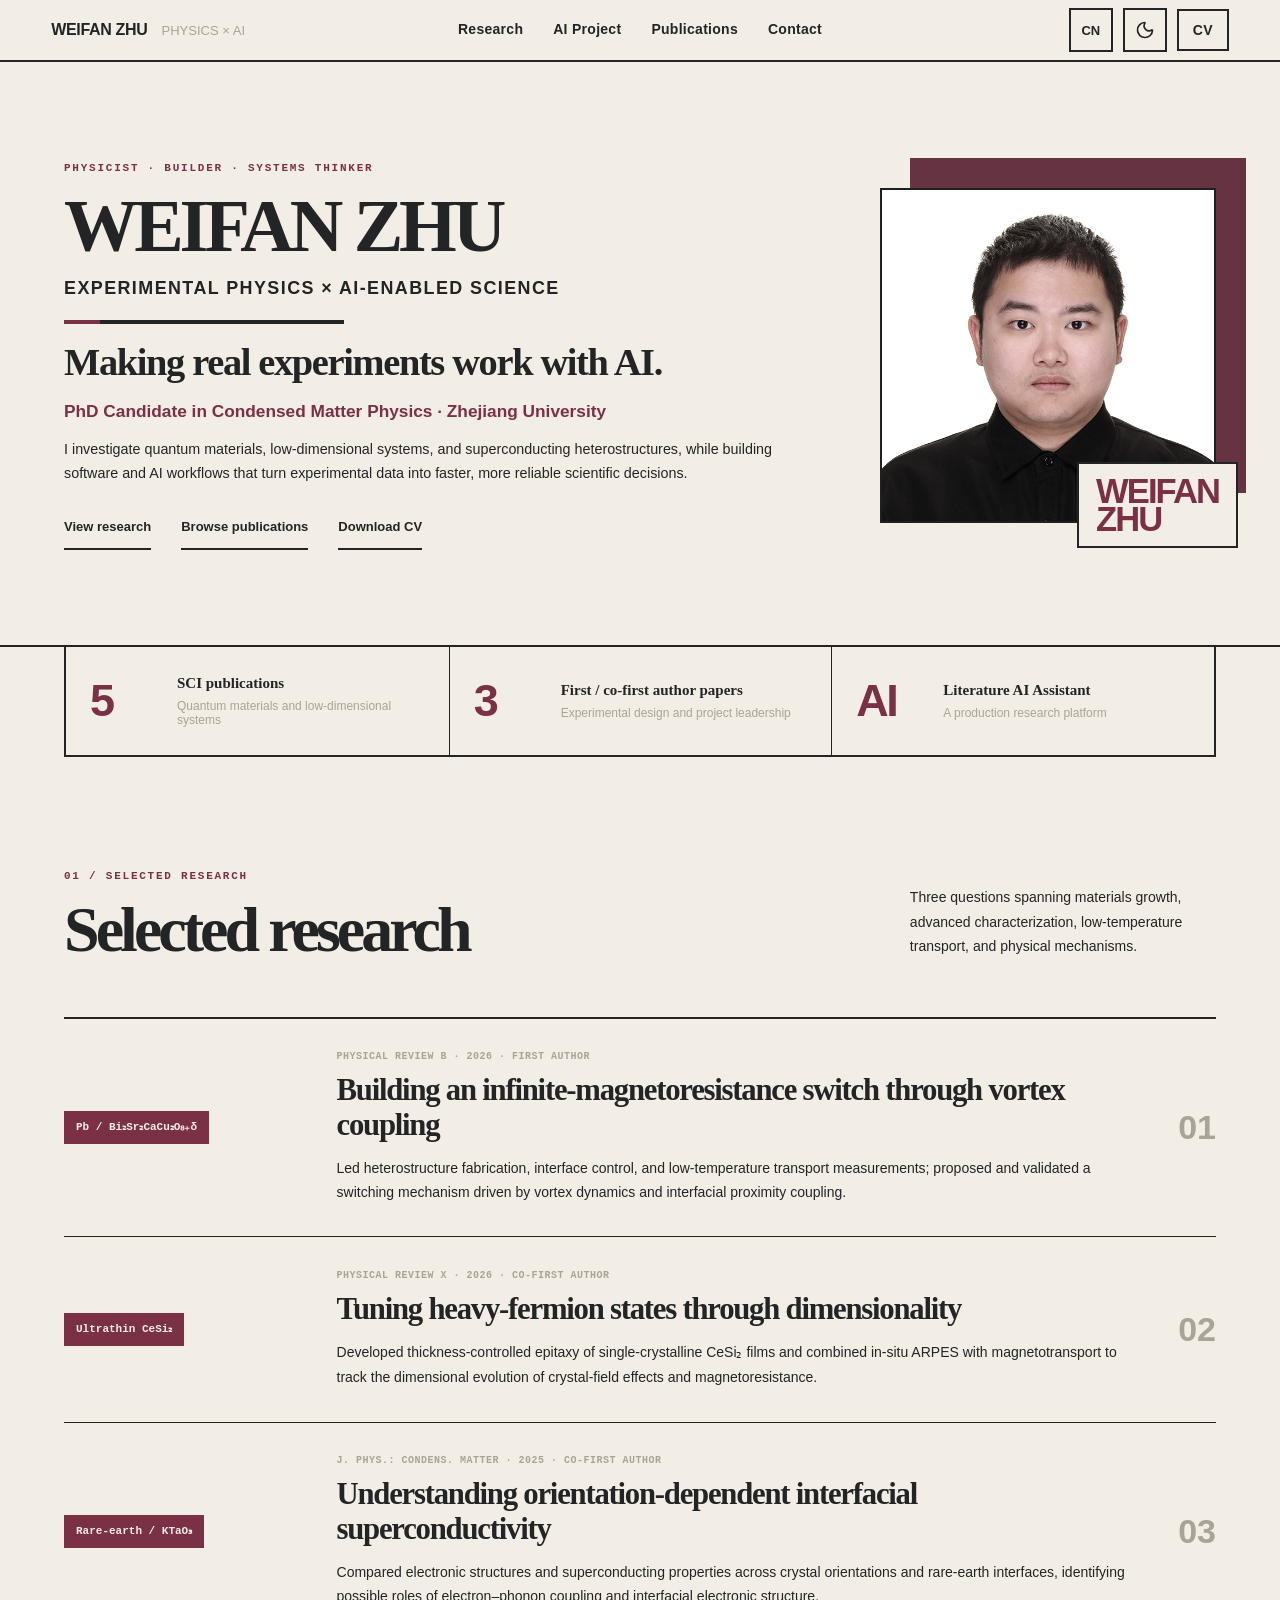
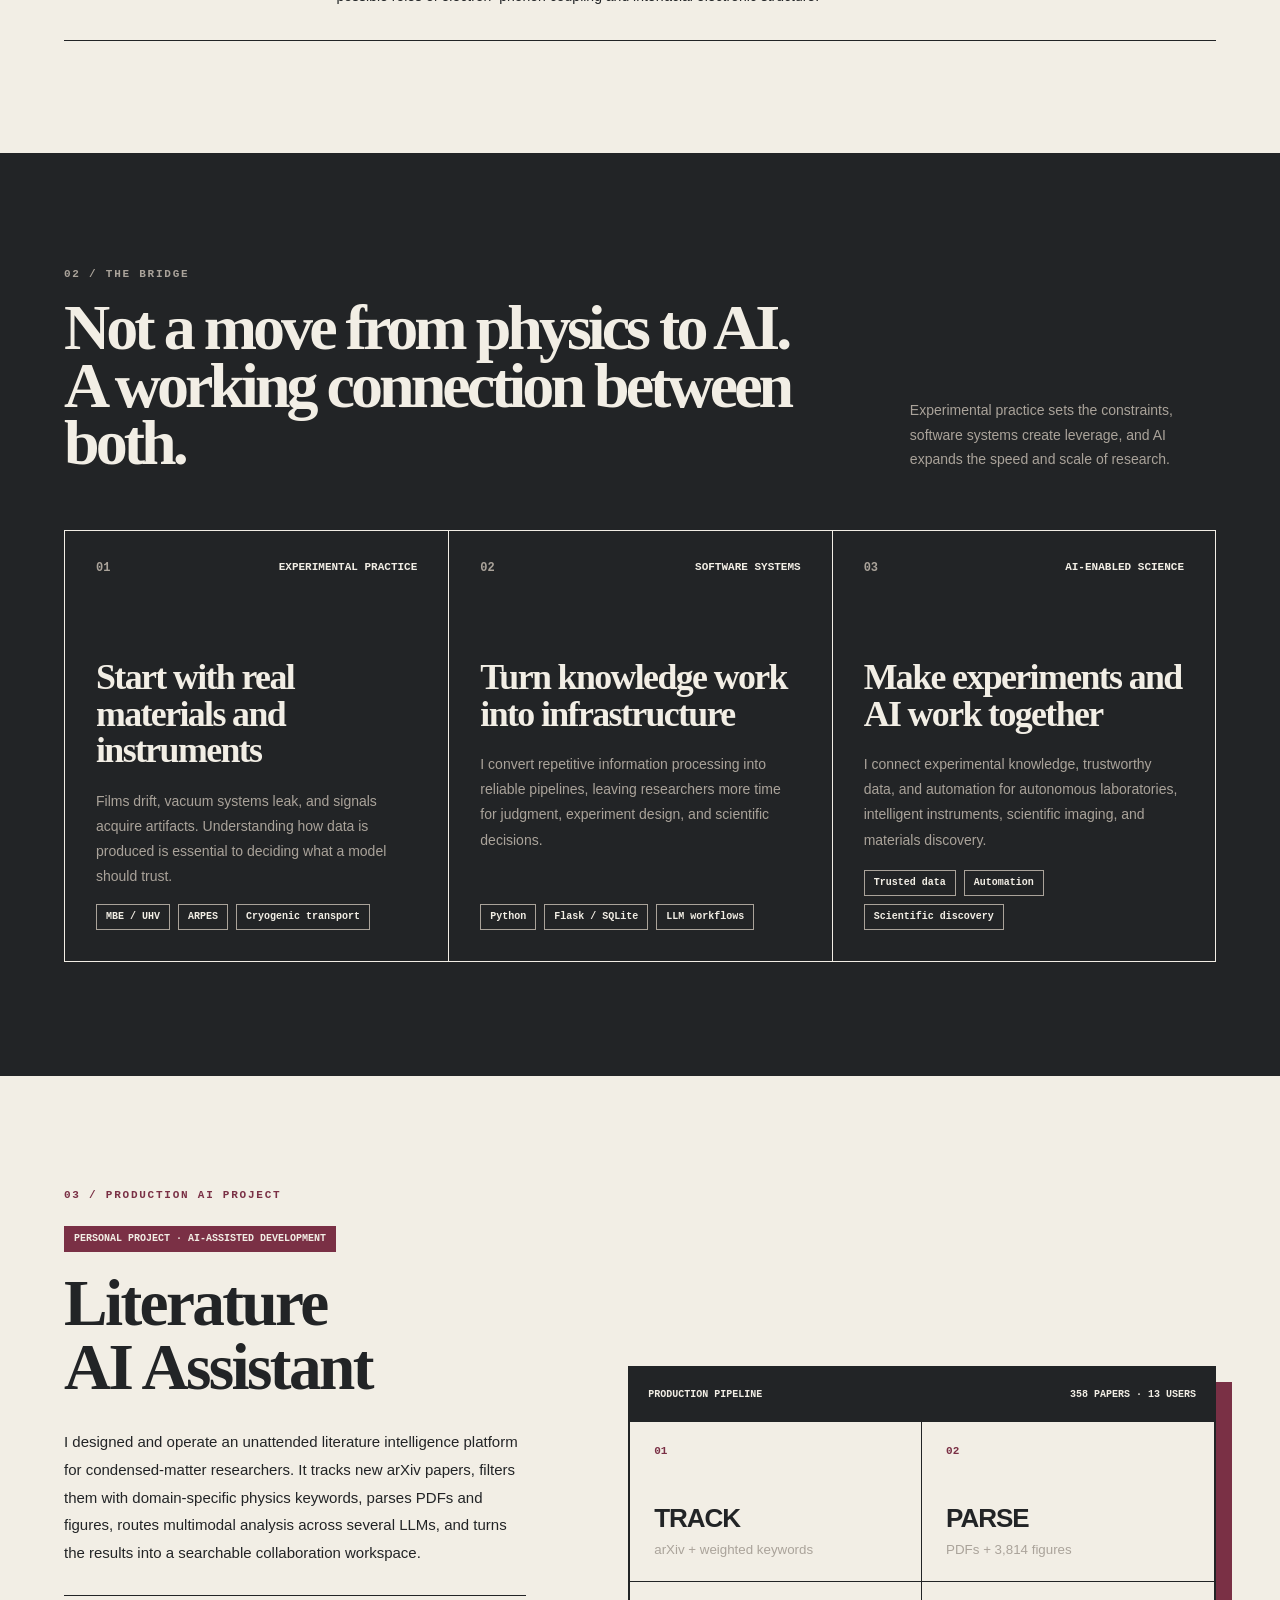
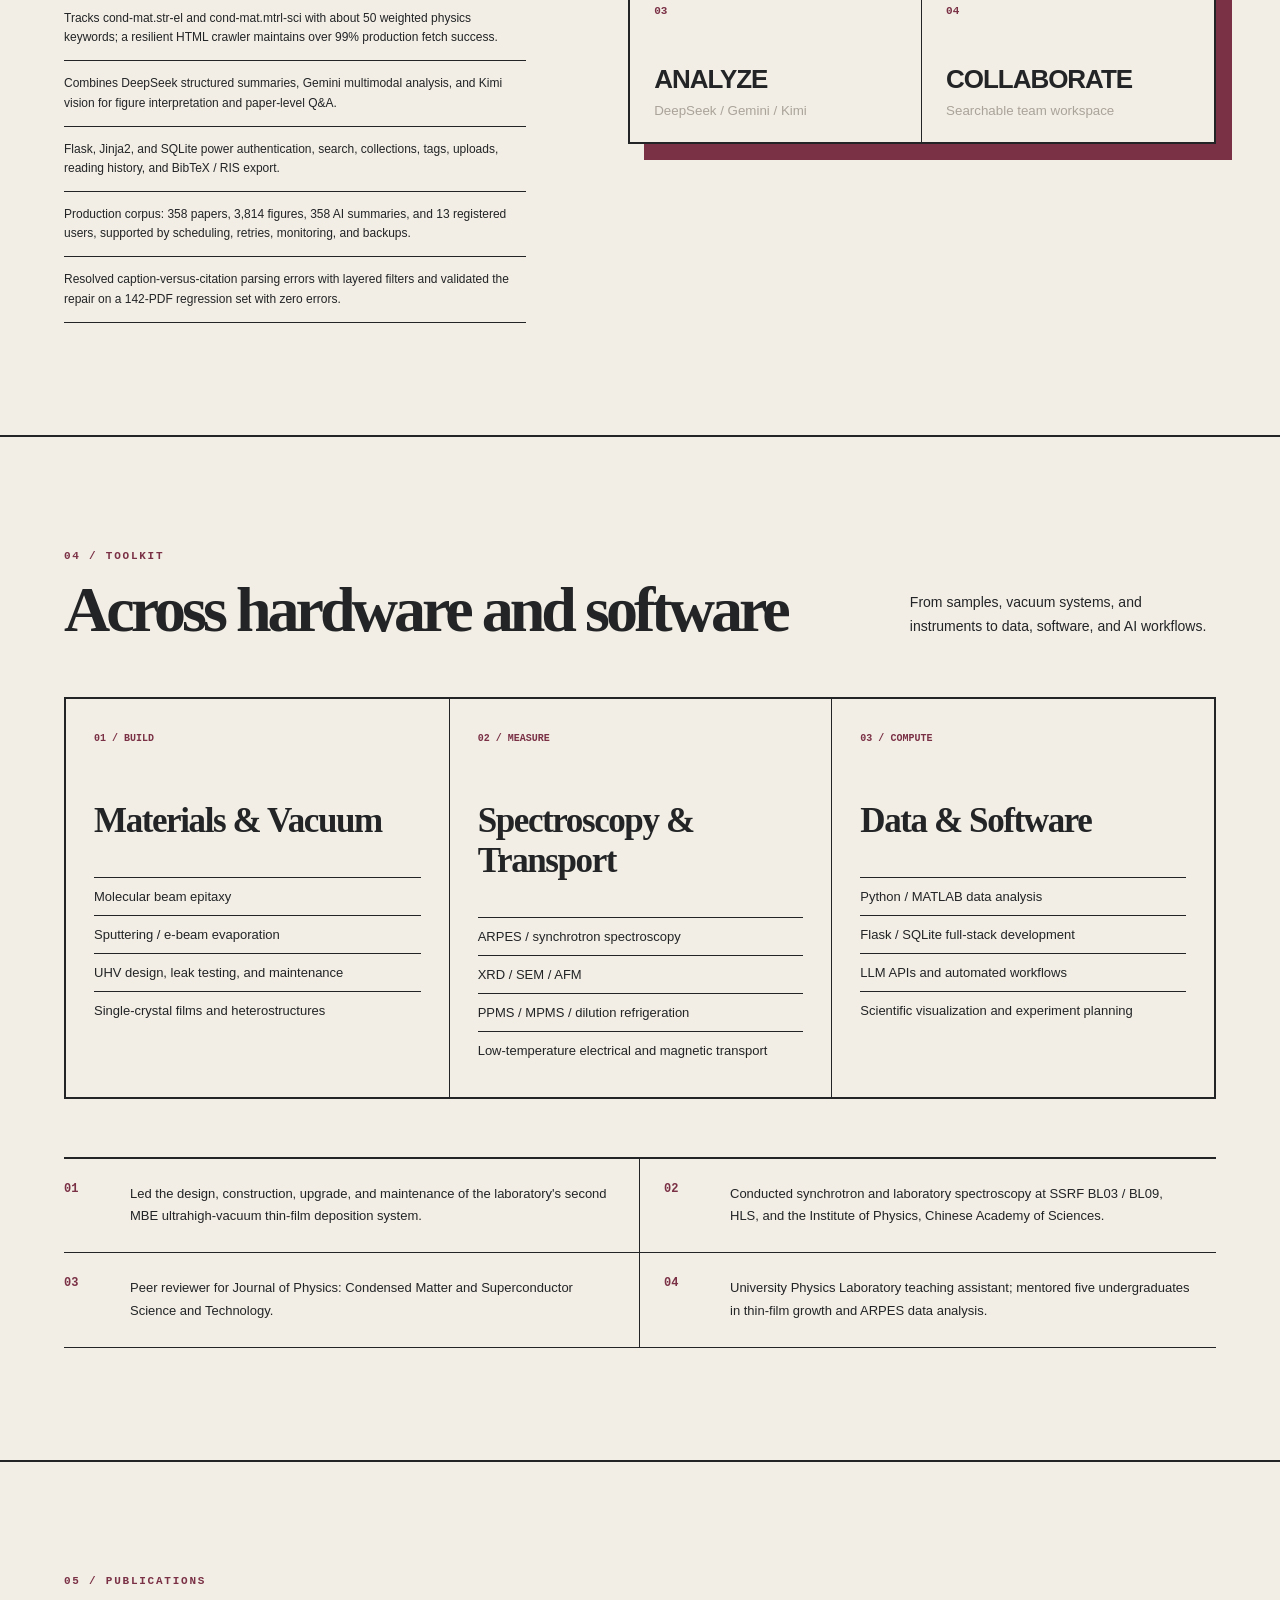
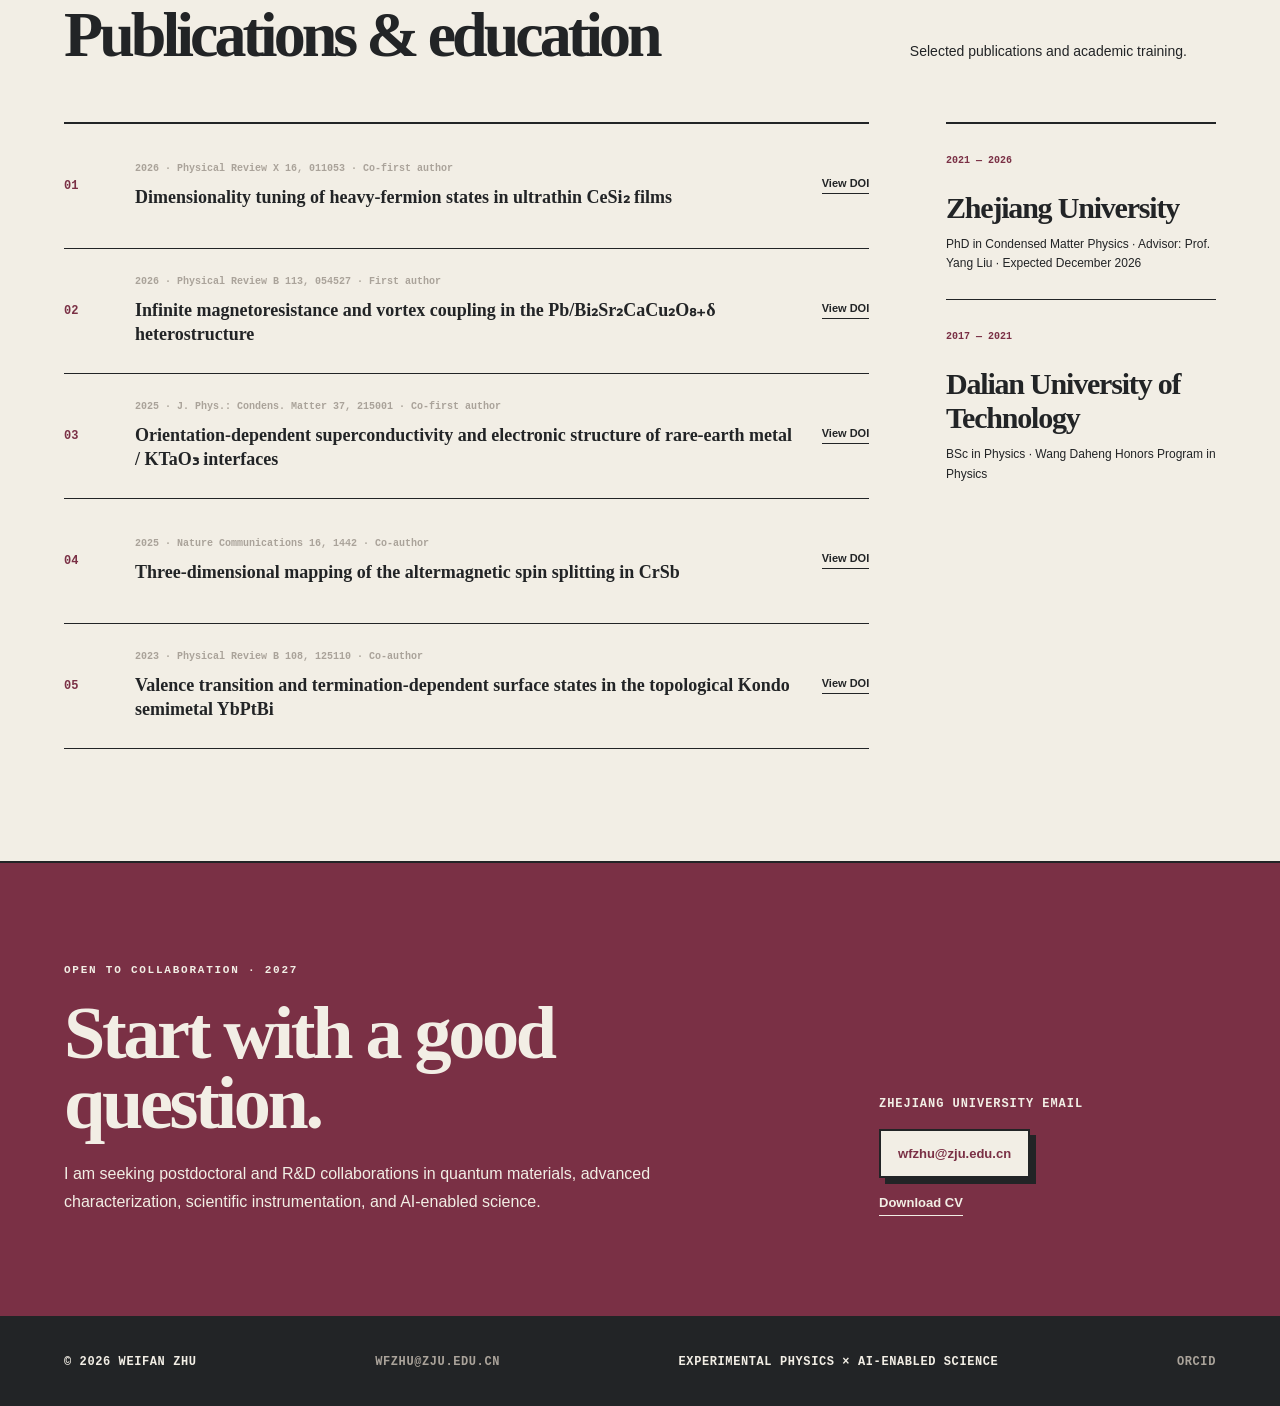
==== index.html @ 55819045 "Publish refined portfolio typography" ====
<!DOCTYPE html><html lang="en" data-theme="light"><head><meta charSet="utf-8"/><meta name="viewport" content="width=device-width, initial-scale=1"/><link rel="preload" as="image" href="/weifan-zhu.jpg"/><link rel="stylesheet" href="/_next/static/chunks/16qi3ryfqttda.css" data-precedence="next"/><link rel="preload" as="script" fetchPriority="low" href="/_next/static/chunks/09kwoh_awbwp1.js"/><script src="/_next/static/chunks/004hxx9q~_9l4.js" async=""></script><script src="/_next/static/chunks/0ywrhy0b~3w7d.js" async=""></script><script src="/_next/static/chunks/0n8o7g_rfnc4s.js" async=""></script><script src="/_next/static/chunks/turbopack-0r_64qu9q38-_.js" async=""></script><script src="/_next/static/chunks/0vvjzrq~mcjnk.js" async=""></script><script src="/_next/static/chunks/0tfwlx0msk~28.js" async=""></script><script src="/_next/static/chunks/052vjkohq~ywe.js" async=""></script><title>Weifan Zhu · Experimental Physics × AI-enabled Science</title><meta name="description" content="A condensed-matter physics PhD candidate connecting quantum-material experiments, scientific instruments, and AI-enabled science."/><meta property="og:title" content="Weifan Zhu · Experimental Physics × AI-enabled Science"/><meta property="og:description" content="A condensed-matter physics PhD candidate connecting quantum-material experiments, scientific instruments, and AI-enabled science."/><meta property="og:image" content="https://weifan-zhu.github.io/og.png"/><meta property="og:image:width" content="1735"/><meta property="og:image:height" content="907"/><meta property="og:image:alt" content="Weifan Zhu · Experimental Physics × AI-enabled Science"/><meta property="og:type" content="website"/><meta name="twitter:card" content="summary_large_image"/><meta name="twitter:title" content="Weifan Zhu · Experimental Physics × AI-enabled Science"/><meta name="twitter:description" content="A condensed-matter physics PhD candidate connecting quantum-material experiments, scientific instruments, and AI-enabled science."/><meta name="twitter:image" content="https://weifan-zhu.github.io/og.png"/><script data-theme-init="true">(() => {
  const key = "weifan-portfolio-theme";
  let value = "light";
  try {
    const saved = window.localStorage.getItem(key);
    if (saved === "light" || saved === "dark") value = saved;
  } catch {}
  document.documentElement.dataset.theme = value;
  document.documentElement.style.colorScheme = value;
})();</script><script src="/_next/static/chunks/03~yq9q893hmn.js" noModule=""></script></head><body><div hidden=""><!--$--><!--/$--></div><main class="journal-page" lang="en"><nav class="journal-nav" aria-label="Main navigation"><a class="journal-brand" href="/"><strong>WEIFAN ZHU</strong><span>PHYSICS × AI</span></a><div class="journal-nav-links"><a href="#research">Research</a><a href="#ai-project">AI Project</a><a href="#publications">Publications</a><a href="#contact">Contact</a></div><div class="journal-nav-actions"><a class="journal-language-toggle" aria-label="Switch to Chinese" href="/zh/">CN</a><button type="button" class="journal-theme-toggle" data-theme-toggle="true" aria-label="Switch to dark theme" aria-pressed="false"><svg xmlns="http://www.w3.org/2000/svg" width="24" height="24" viewBox="0 0 24 24" fill="none" stroke="currentColor" stroke-width="2" stroke-linecap="round" stroke-linejoin="round" class="lucide lucide-moon journal-theme-icon journal-theme-icon-moon" aria-hidden="true"><path d="M20.985 12.486a9 9 0 1 1-9.473-9.472c.405-.022.617.46.402.803a6 6 0 0 0 8.268 8.268c.344-.215.825-.004.803.401"></path></svg><svg xmlns="http://www.w3.org/2000/svg" width="24" height="24" viewBox="0 0 24 24" fill="none" stroke="currentColor" stroke-width="2" stroke-linecap="round" stroke-linejoin="round" class="lucide lucide-sun journal-theme-icon journal-theme-icon-sun" aria-hidden="true"><circle cx="12" cy="12" r="4"></circle><path d="M12 2v2"></path><path d="M12 20v2"></path><path d="m4.93 4.93 1.41 1.41"></path><path d="m17.66 17.66 1.41 1.41"></path><path d="M2 12h2"></path><path d="M20 12h2"></path><path d="m6.34 17.66-1.41 1.41"></path><path d="m19.07 4.93-1.41 1.41"></path></svg></button><a class="journal-nav-cv" href="/Weifan_Zhu_CV.docx" download="">CV</a></div></nav><section class="journal-hero" aria-labelledby="hero-title"><div class="journal-hero-copy"><p class="journal-eyebrow">PHYSICIST · BUILDER · SYSTEMS THINKER</p><h1 id="hero-title">WEIFAN ZHU</h1><p class="journal-focus-line">EXPERIMENTAL PHYSICS × AI-ENABLED SCIENCE</p><div class="journal-title-rule" aria-hidden="true"></div><h2>Making real experiments work with AI.</h2><p class="journal-role">PhD Candidate in Condensed Matter Physics · Zhejiang University</p><p class="journal-intro">I investigate quantum materials, low-dimensional systems, and superconducting heterostructures, while building software and AI workflows that turn experimental data into faster, more reliable scientific decisions.</p><div class="journal-hero-links" aria-label="Quick links"><a href="#research">View research</a><a href="#publications">Browse publications</a><a href="/Weifan_Zhu_CV.docx" download="">Download CV</a></div></div><figure class="journal-portrait"><img alt="Portrait of Weifan Zhu" width="720" height="720" decoding="async" data-nimg="1" style="color:transparent" src="/weifan-zhu.jpg"/><figcaption>WEIFAN<br/>ZHU</figcaption></figure></section><section class="journal-evidence" aria-label="Research and project overview"><article aria-label="5 SCI publications"><strong>5</strong><div><h2>SCI publications</h2><p>Quantum materials and low-dimensional systems</p></div></article><article aria-label="3 First / co-first author papers"><strong>3</strong><div><h2>First / co-first author papers</h2><p>Experimental design and project leadership</p></div></article><article aria-label="AI Literature AI Assistant"><strong>AI</strong><div><h2>Literature AI Assistant</h2><p>A production research platform</p></div></article></section><section class="journal-section journal-research" id="research"><header class="journal-section-heading"><div><p class="journal-eyebrow">01 / SELECTED RESEARCH</p><h2>Selected research</h2></div><p>Three questions spanning materials growth, advanced characterization, low-temperature transport, and physical mechanisms.</p></header><div class="journal-research-list"><article><span class="journal-material">Pb / Bi₂Sr₂CaCu₂O₈₊δ</span><div class="journal-research-copy"><p>Physical Review B · 2026 · First author</p><h3>Building an infinite-magnetoresistance switch through vortex coupling</h3><p>Led heterostructure fabrication, interface control, and low-temperature transport measurements; proposed and validated a switching mechanism driven by vortex dynamics and interfacial proximity coupling.</p></div><span class="journal-index">01</span></article><article><span class="journal-material">Ultrathin CeSi₂</span><div class="journal-research-copy"><p>Physical Review X · 2026 · Co-first author</p><h3>Tuning heavy-fermion states through dimensionality</h3><p>Developed thickness-controlled epitaxy of single-crystalline CeSi₂ films and combined in-situ ARPES with magnetotransport to track the dimensional evolution of crystal-field effects and magnetoresistance.</p></div><span class="journal-index">02</span></article><article><span class="journal-material">Rare-earth / KTaO₃</span><div class="journal-research-copy"><p>J. Phys.: Condens. Matter · 2025 · Co-first author</p><h3>Understanding orientation-dependent interfacial superconductivity</h3><p>Compared electronic structures and superconducting properties across crystal orientations and rare-earth interfaces, identifying possible roles of electron–phonon coupling and interfacial electronic structure.</p></div><span class="journal-index">03</span></article></div></section><section class="journal-bridge" id="bridge"><header class="journal-section-heading journal-section-heading-inverse"><div><p class="journal-eyebrow">02 / THE BRIDGE</p><h2>Not a move from physics to AI.<br/>A working connection between both.</h2></div><p>Experimental practice sets the constraints, software systems create leverage, and AI expands the speed and scale of research.</p></header><div class="journal-bridge-grid"><article><div class="journal-bridge-meta"><span>01</span><p>Experimental practice</p></div><h3>Start with real materials and instruments</h3><p>Films drift, vacuum systems leak, and signals acquire artifacts. Understanding how data is produced is essential to deciding what a model should trust.</p><ul><li>MBE / UHV</li><li>ARPES</li><li>Cryogenic transport</li></ul></article><article><div class="journal-bridge-meta"><span>02</span><p>Software systems</p></div><h3>Turn knowledge work into infrastructure</h3><p>I convert repetitive information processing into reliable pipelines, leaving researchers more time for judgment, experiment design, and scientific decisions.</p><ul><li>Python</li><li>Flask / SQLite</li><li>LLM workflows</li></ul></article><article><div class="journal-bridge-meta"><span>03</span><p>AI-enabled science</p></div><h3>Make experiments and AI work together</h3><p>I connect experimental knowledge, trustworthy data, and automation for autonomous laboratories, intelligent instruments, scientific imaging, and materials discovery.</p><ul><li>Trusted data</li><li>Automation</li><li>Scientific discovery</li></ul></article></div></section><section class="journal-section journal-ai" id="ai-project"><div class="journal-ai-copy"><p class="journal-eyebrow">03 / PRODUCTION AI PROJECT</p><span class="journal-kicker">Personal project · AI-assisted development</span><h2>Literature<br/>AI Assistant</h2><p>I designed and operate an unattended literature intelligence platform for condensed-matter researchers. It tracks new arXiv papers, filters them with domain-specific physics keywords, parses PDFs and figures, routes multimodal analysis across several LLMs, and turns the results into a searchable collaboration workspace.</p><ul><li>Tracks cond-mat.str-el and cond-mat.mtrl-sci with about 50 weighted physics keywords; a resilient HTML crawler maintains over 99% production fetch success.</li><li>Combines DeepSeek structured summaries, Gemini multimodal analysis, and Kimi vision for figure interpretation and paper-level Q&amp;A.</li><li>Flask, Jinja2, and SQLite power authentication, search, collections, tags, uploads, reading history, and BibTeX / RIS export.</li><li>Production corpus: 358 papers, 3,814 figures, 358 AI summaries, and 13 registered users, supported by scheduling, retries, monitoring, and backups.</li><li>Resolved caption-versus-citation parsing errors with layered filters and validated the repair on a 142-PDF regression set with zero errors.</li></ul></div><div class="journal-pipeline" aria-label="Literature AI Assistant workflow"><div class="journal-pipeline-header"><span>PRODUCTION PIPELINE</span><span>358 PAPERS · 13 USERS</span></div><ol><li><span>01</span><strong>TRACK</strong><small>arXiv + weighted keywords</small></li><li><span>02</span><strong>PARSE</strong><small>PDFs + 3,814 figures</small></li><li><span>03</span><strong>ANALYZE</strong><small>DeepSeek / Gemini / Kimi</small></li><li><span>04</span><strong>COLLABORATE</strong><small>Searchable team workspace</small></li></ol></div></section><section class="journal-section journal-toolkit"><header class="journal-section-heading"><div><p class="journal-eyebrow">04 / TOOLKIT</p><h2>Across hardware and software</h2></div><p>From samples, vacuum systems, and instruments to data, software, and AI workflows.</p></header><div class="journal-skill-grid"><article><span>0<!-- -->1<!-- --> / <!-- -->Build</span><h3>Materials &amp; Vacuum</h3><ul><li>Molecular beam epitaxy</li><li>Sputtering / e-beam evaporation</li><li>UHV design, leak testing, and maintenance</li><li>Single-crystal films and heterostructures</li></ul></article><article><span>0<!-- -->2<!-- --> / <!-- -->Measure</span><h3>Spectroscopy &amp; Transport</h3><ul><li>ARPES / synchrotron spectroscopy</li><li>XRD / SEM / AFM</li><li>PPMS / MPMS / dilution refrigeration</li><li>Low-temperature electrical and magnetic transport</li></ul></article><article><span>0<!-- -->3<!-- --> / <!-- -->Compute</span><h3>Data &amp; Software</h3><ul><li>Python / MATLAB data analysis</li><li>Flask / SQLite full-stack development</li><li>LLM APIs and automated workflows</li><li>Scientific visualization and experiment planning</li></ul></article></div><div class="journal-highlights"><article><span>0<!-- -->1</span><p>Led the design, construction, upgrade, and maintenance of the laboratory&#x27;s second MBE ultrahigh-vacuum thin-film deposition system.</p></article><article><span>0<!-- -->2</span><p>Conducted synchrotron and laboratory spectroscopy at SSRF BL03 / BL09, HLS, and the Institute of Physics, Chinese Academy of Sciences.</p></article><article><span>0<!-- -->3</span><p>Peer reviewer for Journal of Physics: Condensed Matter and Superconductor Science and Technology.</p></article><article><span>0<!-- -->4</span><p>University Physics Laboratory teaching assistant; mentored five undergraduates in thin-film growth and ARPES data analysis.</p></article></div></section><section class="journal-section journal-output" id="publications"><header class="journal-section-heading"><div><p class="journal-eyebrow">05 / PUBLICATIONS</p><h2>Publications &amp; education</h2></div><p>Selected publications and academic training.</p></header><div class="journal-output-grid"><div class="journal-papers"><a href="https://doi.org/10.1103/fyjf-rwdq" target="_blank" rel="noreferrer"><span>01</span><div><p>2026<!-- --> · <!-- -->Physical Review X 16, 011053<!-- --> · <!-- -->Co-first author</p><h3>Dimensionality tuning of heavy-fermion states in ultrathin CeSi₂ films</h3></div><strong>View DOI</strong></a><a href="https://doi.org/10.1103/f9fg-wvkm" target="_blank" rel="noreferrer"><span>02</span><div><p>2026<!-- --> · <!-- -->Physical Review B 113, 054527<!-- --> · <!-- -->First author</p><h3>Infinite magnetoresistance and vortex coupling in the Pb/Bi₂Sr₂CaCu₂O₈₊δ heterostructure</h3></div><strong>View DOI</strong></a><a href="https://doi.org/10.1088/1361-648X/add2bf" target="_blank" rel="noreferrer"><span>03</span><div><p>2025<!-- --> · <!-- -->J. Phys.: Condens. Matter 37, 215001<!-- --> · <!-- -->Co-first author</p><h3>Orientation-dependent superconductivity and electronic structure of rare-earth metal / KTaO₃ interfaces</h3></div><strong>View DOI</strong></a><a href="https://doi.org/10.1038/s41467-025-56647-7" target="_blank" rel="noreferrer"><span>04</span><div><p>2025<!-- --> · <!-- -->Nature Communications 16, 1442<!-- --> · <!-- -->Co-author</p><h3>Three-dimensional mapping of the altermagnetic spin splitting in CrSb</h3></div><strong>View DOI</strong></a><a href="https://doi.org/10.1103/PhysRevB.108.125110" target="_blank" rel="noreferrer"><span>05</span><div><p>2023<!-- --> · <!-- -->Physical Review B 108, 125110<!-- --> · <!-- -->Co-author</p><h3>Valence transition and termination-dependent surface states in the topological Kondo semimetal YbPtBi</h3></div><strong>View DOI</strong></a></div><aside class="journal-timeline" aria-label="Education"><article><span>2021 — 2026</span><h3>Zhejiang University</h3><p>PhD in Condensed Matter Physics · Advisor: Prof. Yang Liu · Expected December 2026</p></article><article><span>2017 — 2021</span><h3>Dalian University of Technology</h3><p>BSc in Physics · Wang Daheng Honors Program in Physics</p></article></aside></div></section><section class="journal-contact" id="contact"><div><p class="journal-eyebrow">OPEN TO COLLABORATION · 2027</p><h2>Start with a good question.</h2><p>I am seeking postdoctoral and R&amp;D collaborations in quantum materials, advanced characterization, scientific instrumentation, and AI-enabled science.</p></div><div class="journal-contact-actions"><span class="journal-contact-label">Zhejiang University email</span><a class="journal-primary-action" href="mailto:wfzhu@zju.edu.cn">wfzhu@zju.edu.cn</a><a href="/Weifan_Zhu_CV.docx" download="">Download CV</a></div></section><footer class="journal-footer"><span>© 2026 Weifan Zhu</span><a href="mailto:wfzhu@zju.edu.cn">wfzhu@zju.edu.cn</a><span>Experimental physics × AI-enabled science</span><a href="https://orcid.org/0000-0002-8206-4336" target="_blank" rel="noreferrer">ORCID</a></footer></main><!--$--><!--/$--><script src="/_next/static/chunks/09kwoh_awbwp1.js" id="_R_" async=""></script><script>(self.__next_f=self.__next_f||[]).push([0])</script><script>self.__next_f.push([1,"1:\"$Sreact.fragment\"\n2:I[8218,[\"/_next/static/chunks/0vvjzrq~mcjnk.js\",\"/_next/static/chunks/0tfwlx0msk~28.js\"],\"default\"]\n3:I[92939,[\"/_next/static/chunks/0vvjzrq~mcjnk.js\",\"/_next/static/chunks/0tfwlx0msk~28.js\"],\"default\"]\n4:I[84854,[\"/_next/static/chunks/0vvjzrq~mcjnk.js\",\"/_next/static/chunks/0tfwlx0msk~28.js\",\"/_next/static/chunks/052vjkohq~ywe.js\"],\"\"]\n5:I[81902,[\"/_next/static/chunks/0vvjzrq~mcjnk.js\",\"/_next/static/chunks/0tfwlx0msk~28.js\",\"/_next/static/chunks/052vjkohq~ywe.js\"],\"ThemeToggle\"]\n13:I[63625,[\"/_next/static/chunks/0vvjzrq~mcjnk.js\",\"/_next/static/chunks/0tfwlx0msk~28.js\"],\"default\",1]\n:HL[\"/_next/static/chunks/16qi3ryfqttda.css\",\"style\"]\n"])</script><script>self.__next_f.push([1,"0:{\"P\":null,\"c\":[\"\",\"\"],\"q\":\"\",\"i\":false,\"f\":[[[\"\",{\"children\":[\"__PAGE__\",{}]},\"$undefined\",\"$undefined\",16],[[\"$\",\"$1\",\"c\",{\"children\":[[[\"$\",\"link\",\"0\",{\"rel\":\"stylesheet\",\"href\":\"/_next/static/chunks/16qi3ryfqttda.css\",\"precedence\":\"next\",\"crossOrigin\":\"$undefined\",\"nonce\":\"$undefined\"}],[\"$\",\"script\",\"script-0\",{\"src\":\"/_next/static/chunks/0vvjzrq~mcjnk.js\",\"async\":true,\"nonce\":\"$undefined\"}],[\"$\",\"script\",\"script-1\",{\"src\":\"/_next/static/chunks/0tfwlx0msk~28.js\",\"async\":true,\"nonce\":\"$undefined\"}]],[\"$\",\"html\",null,{\"lang\":\"en\",\"data-theme\":\"light\",\"suppressHydrationWarning\":true,\"children\":[[\"$\",\"head\",null,{\"children\":[\"$\",\"script\",null,{\"data-theme-init\":true,\"dangerouslySetInnerHTML\":{\"__html\":\"(() =\u003e {\\n  const key = \\\"weifan-portfolio-theme\\\";\\n  let value = \\\"light\\\";\\n  try {\\n    const saved = window.localStorage.getItem(key);\\n    if (saved === \\\"light\\\" || saved === \\\"dark\\\") value = saved;\\n  } catch {}\\n  document.documentElement.dataset.theme = value;\\n  document.documentElement.style.colorScheme = value;\\n})();\"}}]}],[\"$\",\"body\",null,{\"children\":[\"$\",\"$L2\",null,{\"parallelRouterKey\":\"children\",\"error\":\"$undefined\",\"errorStyles\":\"$undefined\",\"errorScripts\":\"$undefined\",\"template\":[\"$\",\"$L3\",null,{}],\"templateStyles\":\"$undefined\",\"templateScripts\":\"$undefined\",\"notFound\":[[[\"$\",\"title\",null,{\"children\":\"404: This page could not be found.\"}],[\"$\",\"div\",null,{\"style\":{\"fontFamily\":\"system-ui,\\\"Segoe UI\\\",Roboto,Helvetica,Arial,sans-serif,\\\"Apple Color Emoji\\\",\\\"Segoe UI Emoji\\\"\",\"height\":\"100vh\",\"textAlign\":\"center\",\"display\":\"flex\",\"flexDirection\":\"column\",\"alignItems\":\"center\",\"justifyContent\":\"center\"},\"children\":[\"$\",\"div\",null,{\"children\":[[\"$\",\"style\",null,{\"dangerouslySetInnerHTML\":{\"__html\":\"body{color:#000;background:#fff;margin:0}.next-error-h1{border-right:1px solid rgba(0,0,0,.3)}@media (prefers-color-scheme:dark){body{color:#fff;background:#000}.next-error-h1{border-right:1px solid rgba(255,255,255,.3)}}\"}}],[\"$\",\"h1\",null,{\"className\":\"next-error-h1\",\"style\":{\"display\":\"inline-block\",\"margin\":\"0 20px 0 0\",\"padding\":\"0 23px 0 0\",\"fontSize\":24,\"fontWeight\":500,\"verticalAlign\":\"top\",\"lineHeight\":\"49px\"},\"children\":404}],[\"$\",\"div\",null,{\"style\":{\"display\":\"inline-block\"},\"children\":[\"$\",\"h2\",null,{\"style\":{\"fontSize\":14,\"fontWeight\":400,\"lineHeight\":\"49px\",\"margin\":0},\"children\":\"This page could not be found.\"}]}]]}]}]],[]],\"forbidden\":\"$undefined\",\"unauthorized\":\"$undefined\"}]}]]}]]}],{\"children\":[[\"$\",\"$1\",\"c\",{\"children\":[[\"$\",\"main\",null,{\"className\":\"journal-page\",\"lang\":\"en\",\"children\":[[\"$\",\"nav\",null,{\"className\":\"journal-nav\",\"aria-label\":\"Main navigation\",\"children\":[[\"$\",\"$L4\",null,{\"className\":\"journal-brand\",\"href\":\"/\",\"children\":[[\"$\",\"strong\",null,{\"children\":\"WEIFAN ZHU\"}],[\"$\",\"span\",null,{\"children\":\"PHYSICS × AI\"}]]}],[\"$\",\"div\",null,{\"className\":\"journal-nav-links\",\"children\":[[\"$\",\"a\",null,{\"href\":\"#research\",\"children\":\"Research\"}],[\"$\",\"a\",null,{\"href\":\"#ai-project\",\"children\":\"AI Project\"}],[\"$\",\"a\",null,{\"href\":\"#publications\",\"children\":\"Publications\"}],[\"$\",\"a\",null,{\"href\":\"#contact\",\"children\":\"Contact\"}]]}],[\"$\",\"div\",null,{\"className\":\"journal-nav-actions\",\"children\":[[\"$\",\"$L4\",null,{\"className\":\"journal-language-toggle\",\"href\":\"/zh/\",\"aria-label\":\"Switch to Chinese\",\"children\":\"CN\"}],[\"$\",\"$L5\",null,{\"language\":\"en\"}],[\"$\",\"a\",null,{\"className\":\"journal-nav-cv\",\"href\":\"/Weifan_Zhu_CV.docx\",\"download\":true,\"children\":\"CV\"}]]}]]}],[\"$\",\"section\",null,{\"className\":\"journal-hero\",\"aria-labelledby\":\"hero-title\",\"children\":[[\"$\",\"div\",null,{\"className\":\"journal-hero-copy\",\"children\":[[\"$\",\"p\",null,{\"className\":\"journal-eyebrow\",\"children\":\"PHYSICIST · BUILDER · SYSTEMS THINKER\"}],[\"$\",\"h1\",null,{\"id\":\"hero-title\",\"children\":\"WEIFAN ZHU\"}],[\"$\",\"p\",null,{\"className\":\"journal-focus-line\",\"children\":\"EXPERIMENTAL PHYSICS × AI-ENABLED SCIENCE\"}],[\"$\",\"div\",null,{\"className\":\"journal-title-rule\",\"aria-hidden\":\"true\"}],[\"$\",\"h2\",null,{\"children\":\"Making real experiments work with AI.\"}],[\"$\",\"p\",null,{\"className\":\"journal-role\",\"children\":\"PhD Candidate in Condensed Matter Physics · Zhejiang University\"}],[\"$\",\"p\",null,{\"className\":\"journal-intro\",\"children\":\"I investigate quantum materials, low-dimensional systems, and superconducting heterostructures, while building software and AI workflows that turn experimental data into faster, more reliable scientific decisions.\"}],[\"$\",\"div\",null,{\"className\":\"journal-hero-links\",\"aria-label\":\"Quick links\",\"children\":[[\"$\",\"a\",null,{\"href\":\"#research\",\"children\":\"View research\"}],[\"$\",\"a\",null,{\"href\":\"#publications\",\"children\":\"Browse publications\"}],\"$L6\"]}]]}],\"$L7\"]}],\"$L8\",\"$L9\",\"$La\",\"$Lb\",\"$Lc\",\"$Ld\",\"$Le\",\"$Lf\"]}],[\"$L10\"],\"$L11\"]}],{},null,false,null]},null,false,null],\"$L12\",false]],\"m\":\"$undefined\",\"G\":[\"$13\",[\"$L14\"]],\"S\":true,\"h\":null,\"s\":\"$undefined\",\"l\":\"$undefined\",\"p\":\"$undefined\",\"d\":\"$undefined\",\"b\":\"Wj5VssWykmsAVChdXq0Zf\"}\n"])</script><script>self.__next_f.push([1,"15:I[2602,[\"/_next/static/chunks/0vvjzrq~mcjnk.js\",\"/_next/static/chunks/0tfwlx0msk~28.js\",\"/_next/static/chunks/052vjkohq~ywe.js\"],\"Image\"]\n16:I[76739,[\"/_next/static/chunks/0vvjzrq~mcjnk.js\",\"/_next/static/chunks/0tfwlx0msk~28.js\"],\"OutletBoundary\"]\n17:\"$Sreact.suspense\"\n19:I[76739,[\"/_next/static/chunks/0vvjzrq~mcjnk.js\",\"/_next/static/chunks/0tfwlx0msk~28.js\"],\"ViewportBoundary\"]\n1b:I[76739,[\"/_next/static/chunks/0vvjzrq~mcjnk.js\",\"/_next/static/chunks/0tfwlx0msk~28.js\"],\"MetadataBoundary\"]\n6:[\"$\",\"a\",null,{\"href\":\"/Weifan_Zhu_CV.docx\",\"download\":true,\"children\":\"Download CV\"}]\n7:[\"$\",\"figure\",null,{\"className\":\"journal-portrait\",\"children\":[[\"$\",\"$L15\",null,{\"src\":\"/weifan-zhu.jpg\",\"width\":720,\"height\":720,\"priority\":true,\"alt\":\"Portrait of Weifan Zhu\"}],[\"$\",\"figcaption\",null,{\"children\":[\"WEIFAN\",[\"$\",\"br\",null,{}],\"ZHU\"]}]]}]\n8:[\"$\",\"section\",null,{\"className\":\"journal-evidence\",\"aria-label\":\"Research and project overview\",\"children\":[[\"$\",\"article\",\"SCI publications\",{\"aria-label\":\"5 SCI publications\",\"children\":[[\"$\",\"strong\",null,{\"children\":\"5\"}],[\"$\",\"div\",null,{\"children\":[[\"$\",\"h2\",null,{\"children\":\"SCI publications\"}],[\"$\",\"p\",null,{\"children\":\"Quantum materials and low-dimensional systems\"}]]}]]}],[\"$\",\"article\",\"First / co-first author papers\",{\"aria-label\":\"3 First / co-first author papers\",\"children\":[[\"$\",\"strong\",null,{\"children\":\"3\"}],[\"$\",\"div\",null,{\"children\":[[\"$\",\"h2\",null,{\"children\":\"First / co-first author papers\"}],[\"$\",\"p\",null,{\"children\":\"Experimental design and project leadership\"}]]}]]}],[\"$\",\"article\",\"Literature AI Assistant\",{\"aria-label\":\"AI Literature AI Assistant\",\"children\":[[\"$\",\"strong\",null,{\"children\":\"AI\"}],[\"$\",\"div\",null,{\"children\":[[\"$\",\"h2\",null,{\"children\":\"Literature AI Assistant\"}],[\"$\",\"p\",null,{\"children\":\"A production research platform\"}]]}]]}]]}]\n"])</script><script>self.__next_f.push([1,"9:[\"$\",\"section\",null,{\"className\":\"journal-section journal-research\",\"id\":\"research\",\"children\":[[\"$\",\"header\",null,{\"className\":\"journal-section-heading\",\"children\":[[\"$\",\"div\",null,{\"children\":[[\"$\",\"p\",null,{\"className\":\"journal-eyebrow\",\"children\":\"01 / SELECTED RESEARCH\"}],[\"$\",\"h2\",null,{\"children\":\"Selected research\"}]]}],[\"$\",\"p\",null,{\"children\":\"Three questions spanning materials growth, advanced characterization, low-temperature transport, and physical mechanisms.\"}]]}],[\"$\",\"div\",null,{\"className\":\"journal-research-list\",\"children\":[[\"$\",\"article\",\"01\",{\"children\":[[\"$\",\"span\",null,{\"className\":\"journal-material\",\"children\":\"Pb / Bi₂Sr₂CaCu₂O₈₊δ\"}],[\"$\",\"div\",null,{\"className\":\"journal-research-copy\",\"children\":[[\"$\",\"p\",null,{\"children\":\"Physical Review B · 2026 · First author\"}],[\"$\",\"h3\",null,{\"children\":\"Building an infinite-magnetoresistance switch through vortex coupling\"}],[\"$\",\"p\",null,{\"children\":\"Led heterostructure fabrication, interface control, and low-temperature transport measurements; proposed and validated a switching mechanism driven by vortex dynamics and interfacial proximity coupling.\"}]]}],[\"$\",\"span\",null,{\"className\":\"journal-index\",\"children\":\"01\"}]]}],[\"$\",\"article\",\"02\",{\"children\":[[\"$\",\"span\",null,{\"className\":\"journal-material\",\"children\":\"Ultrathin CeSi₂\"}],[\"$\",\"div\",null,{\"className\":\"journal-research-copy\",\"children\":[[\"$\",\"p\",null,{\"children\":\"Physical Review X · 2026 · Co-first author\"}],[\"$\",\"h3\",null,{\"children\":\"Tuning heavy-fermion states through dimensionality\"}],[\"$\",\"p\",null,{\"children\":\"Developed thickness-controlled epitaxy of single-crystalline CeSi₂ films and combined in-situ ARPES with magnetotransport to track the dimensional evolution of crystal-field effects and magnetoresistance.\"}]]}],[\"$\",\"span\",null,{\"className\":\"journal-index\",\"children\":\"02\"}]]}],[\"$\",\"article\",\"03\",{\"children\":[[\"$\",\"span\",null,{\"className\":\"journal-material\",\"children\":\"Rare-earth / KTaO₃\"}],[\"$\",\"div\",null,{\"className\":\"journal-research-copy\",\"children\":[[\"$\",\"p\",null,{\"children\":\"J. Phys.: Condens. Matter · 2025 · Co-first author\"}],[\"$\",\"h3\",null,{\"children\":\"Understanding orientation-dependent interfacial superconductivity\"}],[\"$\",\"p\",null,{\"children\":\"Compared electronic structures and superconducting properties across crystal orientations and rare-earth interfaces, identifying possible roles of electron–phonon coupling and interfacial electronic structure.\"}]]}],[\"$\",\"span\",null,{\"className\":\"journal-index\",\"children\":\"03\"}]]}]]}]]}]\n"])</script><script>self.__next_f.push([1,"a:[\"$\",\"section\",null,{\"className\":\"journal-bridge\",\"id\":\"bridge\",\"children\":[[\"$\",\"header\",null,{\"className\":\"journal-section-heading journal-section-heading-inverse\",\"children\":[[\"$\",\"div\",null,{\"children\":[[\"$\",\"p\",null,{\"className\":\"journal-eyebrow\",\"children\":\"02 / THE BRIDGE\"}],[\"$\",\"h2\",null,{\"children\":[\"Not a move from physics to AI.\",[\"$\",\"br\",null,{}],\"A working connection between both.\"]}]]}],[\"$\",\"p\",null,{\"children\":\"Experimental practice sets the constraints, software systems create leverage, and AI expands the speed and scale of research.\"}]]}],[\"$\",\"div\",null,{\"className\":\"journal-bridge-grid\",\"children\":[[\"$\",\"article\",\"01\",{\"children\":[[\"$\",\"div\",null,{\"className\":\"journal-bridge-meta\",\"children\":[[\"$\",\"span\",null,{\"children\":\"01\"}],[\"$\",\"p\",null,{\"children\":\"Experimental practice\"}]]}],[\"$\",\"h3\",null,{\"children\":\"Start with real materials and instruments\"}],[\"$\",\"p\",null,{\"children\":\"Films drift, vacuum systems leak, and signals acquire artifacts. Understanding how data is produced is essential to deciding what a model should trust.\"}],[\"$\",\"ul\",null,{\"children\":[[\"$\",\"li\",\"MBE / UHV\",{\"children\":\"MBE / UHV\"}],[\"$\",\"li\",\"ARPES\",{\"children\":\"ARPES\"}],[\"$\",\"li\",\"Cryogenic transport\",{\"children\":\"Cryogenic transport\"}]]}]]}],[\"$\",\"article\",\"02\",{\"children\":[[\"$\",\"div\",null,{\"className\":\"journal-bridge-meta\",\"children\":[[\"$\",\"span\",null,{\"children\":\"02\"}],[\"$\",\"p\",null,{\"children\":\"Software systems\"}]]}],[\"$\",\"h3\",null,{\"children\":\"Turn knowledge work into infrastructure\"}],[\"$\",\"p\",null,{\"children\":\"I convert repetitive information processing into reliable pipelines, leaving researchers more time for judgment, experiment design, and scientific decisions.\"}],[\"$\",\"ul\",null,{\"children\":[[\"$\",\"li\",\"Python\",{\"children\":\"Python\"}],[\"$\",\"li\",\"Flask / SQLite\",{\"children\":\"Flask / SQLite\"}],[\"$\",\"li\",\"LLM workflows\",{\"children\":\"LLM workflows\"}]]}]]}],[\"$\",\"article\",\"03\",{\"children\":[[\"$\",\"div\",null,{\"className\":\"journal-bridge-meta\",\"children\":[[\"$\",\"span\",null,{\"children\":\"03\"}],[\"$\",\"p\",null,{\"children\":\"AI-enabled science\"}]]}],[\"$\",\"h3\",null,{\"children\":\"Make experiments and AI work together\"}],[\"$\",\"p\",null,{\"children\":\"I connect experimental knowledge, trustworthy data, and automation for autonomous laboratories, intelligent instruments, scientific imaging, and materials discovery.\"}],[\"$\",\"ul\",null,{\"children\":[[\"$\",\"li\",\"Trusted data\",{\"children\":\"Trusted data\"}],[\"$\",\"li\",\"Automation\",{\"children\":\"Automation\"}],[\"$\",\"li\",\"Scientific discovery\",{\"children\":\"Scientific discovery\"}]]}]]}]]}]]}]\n"])</script><script>self.__next_f.push([1,"b:[\"$\",\"section\",null,{\"className\":\"journal-section journal-ai\",\"id\":\"ai-project\",\"children\":[[\"$\",\"div\",null,{\"className\":\"journal-ai-copy\",\"children\":[[\"$\",\"p\",null,{\"className\":\"journal-eyebrow\",\"children\":\"03 / PRODUCTION AI PROJECT\"}],[\"$\",\"span\",null,{\"className\":\"journal-kicker\",\"children\":\"Personal project · AI-assisted development\"}],[\"$\",\"h2\",null,{\"children\":[\"Literature\",[\"$\",\"br\",null,{}],\"AI Assistant\"]}],[\"$\",\"p\",null,{\"children\":\"I designed and operate an unattended literature intelligence platform for condensed-matter researchers. It tracks new arXiv papers, filters them with domain-specific physics keywords, parses PDFs and figures, routes multimodal analysis across several LLMs, and turns the results into a searchable collaboration workspace.\"}],[\"$\",\"ul\",null,{\"children\":[[\"$\",\"li\",\"Tracks cond-mat.str-el and cond-mat.mtrl-sci with about 50 weighted physics keywords; a resilient HTML crawler maintains over 99% production fetch success.\",{\"children\":\"Tracks cond-mat.str-el and cond-mat.mtrl-sci with about 50 weighted physics keywords; a resilient HTML crawler maintains over 99% production fetch success.\"}],[\"$\",\"li\",\"Combines DeepSeek structured summaries, Gemini multimodal analysis, and Kimi vision for figure interpretation and paper-level Q\u0026A.\",{\"children\":\"Combines DeepSeek structured summaries, Gemini multimodal analysis, and Kimi vision for figure interpretation and paper-level Q\u0026A.\"}],[\"$\",\"li\",\"Flask, Jinja2, and SQLite power authentication, search, collections, tags, uploads, reading history, and BibTeX / RIS export.\",{\"children\":\"Flask, Jinja2, and SQLite power authentication, search, collections, tags, uploads, reading history, and BibTeX / RIS export.\"}],[\"$\",\"li\",\"Production corpus: 358 papers, 3,814 figures, 358 AI summaries, and 13 registered users, supported by scheduling, retries, monitoring, and backups.\",{\"children\":\"Production corpus: 358 papers, 3,814 figures, 358 AI summaries, and 13 registered users, supported by scheduling, retries, monitoring, and backups.\"}],[\"$\",\"li\",\"Resolved caption-versus-citation parsing errors with layered filters and validated the repair on a 142-PDF regression set with zero errors.\",{\"children\":\"Resolved caption-versus-citation parsing errors with layered filters and validated the repair on a 142-PDF regression set with zero errors.\"}]]}]]}],[\"$\",\"div\",null,{\"className\":\"journal-pipeline\",\"aria-label\":\"Literature AI Assistant workflow\",\"children\":[[\"$\",\"div\",null,{\"className\":\"journal-pipeline-header\",\"children\":[[\"$\",\"span\",null,{\"children\":\"PRODUCTION PIPELINE\"}],[\"$\",\"span\",null,{\"children\":\"358 PAPERS · 13 USERS\"}]]}],[\"$\",\"ol\",null,{\"children\":[[\"$\",\"li\",\"01\",{\"children\":[[\"$\",\"span\",null,{\"children\":\"01\"}],[\"$\",\"strong\",null,{\"children\":\"TRACK\"}],[\"$\",\"small\",null,{\"children\":\"arXiv + weighted keywords\"}]]}],[\"$\",\"li\",\"02\",{\"children\":[[\"$\",\"span\",null,{\"children\":\"02\"}],[\"$\",\"strong\",null,{\"children\":\"PARSE\"}],[\"$\",\"small\",null,{\"children\":\"PDFs + 3,814 figures\"}]]}],[\"$\",\"li\",\"03\",{\"children\":[[\"$\",\"span\",null,{\"children\":\"03\"}],[\"$\",\"strong\",null,{\"children\":\"ANALYZE\"}],[\"$\",\"small\",null,{\"children\":\"DeepSeek / Gemini / Kimi\"}]]}],[\"$\",\"li\",\"04\",{\"children\":[[\"$\",\"span\",null,{\"children\":\"04\"}],[\"$\",\"strong\",null,{\"children\":\"COLLABORATE\"}],[\"$\",\"small\",null,{\"children\":\"Searchable team workspace\"}]]}]]}]]}]]}]\n"])</script><script>self.__next_f.push([1,"c:[\"$\",\"section\",null,{\"className\":\"journal-section journal-toolkit\",\"children\":[[\"$\",\"header\",null,{\"className\":\"journal-section-heading\",\"children\":[[\"$\",\"div\",null,{\"children\":[[\"$\",\"p\",null,{\"className\":\"journal-eyebrow\",\"children\":\"04 / TOOLKIT\"}],[\"$\",\"h2\",null,{\"children\":\"Across hardware and software\"}]]}],[\"$\",\"p\",null,{\"children\":\"From samples, vacuum systems, and instruments to data, software, and AI workflows.\"}]]}],[\"$\",\"div\",null,{\"className\":\"journal-skill-grid\",\"children\":[[\"$\",\"article\",\"Build\",{\"children\":[[\"$\",\"span\",null,{\"children\":[\"0\",1,\" / \",\"Build\"]}],[\"$\",\"h3\",null,{\"children\":\"Materials \u0026 Vacuum\"}],[\"$\",\"ul\",null,{\"children\":[[\"$\",\"li\",\"Molecular beam epitaxy\",{\"children\":\"Molecular beam epitaxy\"}],[\"$\",\"li\",\"Sputtering / e-beam evaporation\",{\"children\":\"Sputtering / e-beam evaporation\"}],[\"$\",\"li\",\"UHV design, leak testing, and maintenance\",{\"children\":\"UHV design, leak testing, and maintenance\"}],[\"$\",\"li\",\"Single-crystal films and heterostructures\",{\"children\":\"Single-crystal films and heterostructures\"}]]}]]}],[\"$\",\"article\",\"Measure\",{\"children\":[[\"$\",\"span\",null,{\"children\":[\"0\",2,\" / \",\"Measure\"]}],[\"$\",\"h3\",null,{\"children\":\"Spectroscopy \u0026 Transport\"}],[\"$\",\"ul\",null,{\"children\":[[\"$\",\"li\",\"ARPES / synchrotron spectroscopy\",{\"children\":\"ARPES / synchrotron spectroscopy\"}],[\"$\",\"li\",\"XRD / SEM / AFM\",{\"children\":\"XRD / SEM / AFM\"}],[\"$\",\"li\",\"PPMS / MPMS / dilution refrigeration\",{\"children\":\"PPMS / MPMS / dilution refrigeration\"}],[\"$\",\"li\",\"Low-temperature electrical and magnetic transport\",{\"children\":\"Low-temperature electrical and magnetic transport\"}]]}]]}],[\"$\",\"article\",\"Compute\",{\"children\":[[\"$\",\"span\",null,{\"children\":[\"0\",3,\" / \",\"Compute\"]}],[\"$\",\"h3\",null,{\"children\":\"Data \u0026 Software\"}],[\"$\",\"ul\",null,{\"children\":[[\"$\",\"li\",\"Python / MATLAB data analysis\",{\"children\":\"Python / MATLAB data analysis\"}],[\"$\",\"li\",\"Flask / SQLite full-stack development\",{\"children\":\"Flask / SQLite full-stack development\"}],[\"$\",\"li\",\"LLM APIs and automated workflows\",{\"children\":\"LLM APIs and automated workflows\"}],[\"$\",\"li\",\"Scientific visualization and experiment planning\",{\"children\":\"Scientific visualization and experiment planning\"}]]}]]}]]}],[\"$\",\"div\",null,{\"className\":\"journal-highlights\",\"children\":[[\"$\",\"article\",\"Led the design, construction, upgrade, and maintenance of the laboratory's second MBE ultrahigh-vacuum thin-film deposition system.\",{\"children\":[[\"$\",\"span\",null,{\"children\":[\"0\",1]}],[\"$\",\"p\",null,{\"children\":\"Led the design, construction, upgrade, and maintenance of the laboratory's second MBE ultrahigh-vacuum thin-film deposition system.\"}]]}],[\"$\",\"article\",\"Conducted synchrotron and laboratory spectroscopy at SSRF BL03 / BL09, HLS, and the Institute of Physics, Chinese Academy of Sciences.\",{\"children\":[[\"$\",\"span\",null,{\"children\":[\"0\",2]}],[\"$\",\"p\",null,{\"children\":\"Conducted synchrotron and laboratory spectroscopy at SSRF BL03 / BL09, HLS, and the Institute of Physics, Chinese Academy of Sciences.\"}]]}],[\"$\",\"article\",\"Peer reviewer for Journal of Physics: Condensed Matter and Superconductor Science and Technology.\",{\"children\":[[\"$\",\"span\",null,{\"children\":[\"0\",3]}],[\"$\",\"p\",null,{\"children\":\"Peer reviewer for Journal of Physics: Condensed Matter and Superconductor Science and Technology.\"}]]}],[\"$\",\"article\",\"University Physics Laboratory teaching assistant; mentored five undergraduates in thin-film growth and ARPES data analysis.\",{\"children\":[[\"$\",\"span\",null,{\"children\":[\"0\",4]}],[\"$\",\"p\",null,{\"children\":\"University Physics Laboratory teaching assistant; mentored five undergraduates in thin-film growth and ARPES data analysis.\"}]]}]]}]]}]\n"])</script><script>self.__next_f.push([1,"d:[\"$\",\"section\",null,{\"className\":\"journal-section journal-output\",\"id\":\"publications\",\"children\":[[\"$\",\"header\",null,{\"className\":\"journal-section-heading\",\"children\":[[\"$\",\"div\",null,{\"children\":[[\"$\",\"p\",null,{\"className\":\"journal-eyebrow\",\"children\":\"05 / PUBLICATIONS\"}],[\"$\",\"h2\",null,{\"children\":\"Publications \u0026 education\"}]]}],[\"$\",\"p\",null,{\"children\":\"Selected publications and academic training.\"}]]}],[\"$\",\"div\",null,{\"className\":\"journal-output-grid\",\"children\":[[\"$\",\"div\",null,{\"className\":\"journal-papers\",\"children\":[[\"$\",\"a\",\"Dimensionality tuning of heavy-fermion states in ultrathin CeSi₂ films\",{\"href\":\"https://doi.org/10.1103/fyjf-rwdq\",\"target\":\"_blank\",\"rel\":\"noreferrer\",\"children\":[[\"$\",\"span\",null,{\"children\":\"01\"}],[\"$\",\"div\",null,{\"children\":[[\"$\",\"p\",null,{\"children\":[\"2026\",\" · \",\"Physical Review X 16, 011053\",\" · \",\"Co-first author\"]}],[\"$\",\"h3\",null,{\"children\":\"Dimensionality tuning of heavy-fermion states in ultrathin CeSi₂ films\"}]]}],[\"$\",\"strong\",null,{\"children\":\"View DOI\"}]]}],[\"$\",\"a\",\"Infinite magnetoresistance and vortex coupling in the Pb/Bi₂Sr₂CaCu₂O₈₊δ heterostructure\",{\"href\":\"https://doi.org/10.1103/f9fg-wvkm\",\"target\":\"_blank\",\"rel\":\"noreferrer\",\"children\":[[\"$\",\"span\",null,{\"children\":\"02\"}],[\"$\",\"div\",null,{\"children\":[[\"$\",\"p\",null,{\"children\":[\"2026\",\" · \",\"Physical Review B 113, 054527\",\" · \",\"First author\"]}],[\"$\",\"h3\",null,{\"children\":\"Infinite magnetoresistance and vortex coupling in the Pb/Bi₂Sr₂CaCu₂O₈₊δ heterostructure\"}]]}],[\"$\",\"strong\",null,{\"children\":\"View DOI\"}]]}],[\"$\",\"a\",\"Orientation-dependent superconductivity and electronic structure of rare-earth metal / KTaO₃ interfaces\",{\"href\":\"https://doi.org/10.1088/1361-648X/add2bf\",\"target\":\"_blank\",\"rel\":\"noreferrer\",\"children\":[[\"$\",\"span\",null,{\"children\":\"03\"}],[\"$\",\"div\",null,{\"children\":[[\"$\",\"p\",null,{\"children\":[\"2025\",\" · \",\"J. Phys.: Condens. Matter 37, 215001\",\" · \",\"Co-first author\"]}],[\"$\",\"h3\",null,{\"children\":\"Orientation-dependent superconductivity and electronic structure of rare-earth metal / KTaO₃ interfaces\"}]]}],[\"$\",\"strong\",null,{\"children\":\"View DOI\"}]]}],[\"$\",\"a\",\"Three-dimensional mapping of the altermagnetic spin splitting in CrSb\",{\"href\":\"https://doi.org/10.1038/s41467-025-56647-7\",\"target\":\"_blank\",\"rel\":\"noreferrer\",\"children\":[[\"$\",\"span\",null,{\"children\":\"04\"}],[\"$\",\"div\",null,{\"children\":[[\"$\",\"p\",null,{\"children\":[\"2025\",\" · \",\"Nature Communications 16, 1442\",\" · \",\"Co-author\"]}],[\"$\",\"h3\",null,{\"children\":\"Three-dimensional mapping of the altermagnetic spin splitting in CrSb\"}]]}],[\"$\",\"strong\",null,{\"children\":\"View DOI\"}]]}],[\"$\",\"a\",\"Valence transition and termination-dependent surface states in the topological Kondo semimetal YbPtBi\",{\"href\":\"https://doi.org/10.1103/PhysRevB.108.125110\",\"target\":\"_blank\",\"rel\":\"noreferrer\",\"children\":[[\"$\",\"span\",null,{\"children\":\"05\"}],[\"$\",\"div\",null,{\"children\":[[\"$\",\"p\",null,{\"children\":[\"2023\",\" · \",\"Physical Review B 108, 125110\",\" · \",\"Co-author\"]}],[\"$\",\"h3\",null,{\"children\":\"Valence transition and termination-dependent surface states in the topological Kondo semimetal YbPtBi\"}]]}],[\"$\",\"strong\",null,{\"children\":\"View DOI\"}]]}]]}],[\"$\",\"aside\",null,{\"className\":\"journal-timeline\",\"aria-label\":\"Education\",\"children\":[[\"$\",\"article\",\"Zhejiang University\",{\"children\":[[\"$\",\"span\",null,{\"children\":\"2021 — 2026\"}],[\"$\",\"h3\",null,{\"children\":\"Zhejiang University\"}],[\"$\",\"p\",null,{\"children\":\"PhD in Condensed Matter Physics · Advisor: Prof. Yang Liu · Expected December 2026\"}]]}],[\"$\",\"article\",\"Dalian University of Technology\",{\"children\":[[\"$\",\"span\",null,{\"children\":\"2017 — 2021\"}],[\"$\",\"h3\",null,{\"children\":\"Dalian University of Technology\"}],[\"$\",\"p\",null,{\"children\":\"BSc in Physics · Wang Daheng Honors Program in Physics\"}]]}]]}]]}]]}]\n"])</script><script>self.__next_f.push([1,"e:[\"$\",\"section\",null,{\"className\":\"journal-contact\",\"id\":\"contact\",\"children\":[[\"$\",\"div\",null,{\"children\":[[\"$\",\"p\",null,{\"className\":\"journal-eyebrow\",\"children\":\"OPEN TO COLLABORATION · 2027\"}],[\"$\",\"h2\",null,{\"children\":\"Start with a good question.\"}],[\"$\",\"p\",null,{\"children\":\"I am seeking postdoctoral and R\u0026D collaborations in quantum materials, advanced characterization, scientific instrumentation, and AI-enabled science.\"}]]}],[\"$\",\"div\",null,{\"className\":\"journal-contact-actions\",\"children\":[[\"$\",\"span\",null,{\"className\":\"journal-contact-label\",\"children\":\"Zhejiang University email\"}],[\"$\",\"a\",null,{\"className\":\"journal-primary-action\",\"href\":\"mailto:wfzhu@zju.edu.cn\",\"children\":\"wfzhu@zju.edu.cn\"}],[\"$\",\"a\",null,{\"href\":\"/Weifan_Zhu_CV.docx\",\"download\":true,\"children\":\"Download CV\"}],false]}]]}]\nf:[\"$\",\"footer\",null,{\"className\":\"journal-footer\",\"children\":[[\"$\",\"span\",null,{\"children\":\"© 2026 Weifan Zhu\"}],[\"$\",\"a\",null,{\"href\":\"mailto:wfzhu@zju.edu.cn\",\"children\":\"wfzhu@zju.edu.cn\"}],[\"$\",\"span\",null,{\"children\":\"Experimental physics × AI-enabled science\"}],[\"$\",\"a\",null,{\"href\":\"https://orcid.org/0000-0002-8206-4336\",\"target\":\"_blank\",\"rel\":\"noreferrer\",\"children\":\"ORCID\"}]]}]\n10:[\"$\",\"script\",\"script-0\",{\"src\":\"/_next/static/chunks/052vjkohq~ywe.js\",\"async\":true,\"nonce\":\"$undefined\"}]\n11:[\"$\",\"$L16\",null,{\"children\":[\"$\",\"$17\",null,{\"name\":\"Next.MetadataOutlet\",\"children\":\"$@18\"}]}]\n12:[\"$\",\"$1\",\"h\",{\"children\":[null,[\"$\",\"$L19\",null,{\"children\":\"$L1a\"}],[\"$\",\"div\",null,{\"hidden\":true,\"children\":[\"$\",\"$L1b\",null,{\"children\":[\"$\",\"$17\",null,{\"name\":\"Next.Metadata\",\"children\":\"$L1c\"}]}]}],null]}]\n14:[\"$\",\"link\",\"0\",{\"rel\":\"stylesheet\",\"href\":\"/_next/static/chunks/16qi3ryfqttda.css\",\"precedence\":\"next\",\"crossOrigin\":\"$undefined\",\"nonce\":\"$undefined\"}]\n"])</script><script>self.__next_f.push([1,"1a:[[\"$\",\"meta\",\"0\",{\"charSet\":\"utf-8\"}],[\"$\",\"meta\",\"1\",{\"name\":\"viewport\",\"content\":\"width=device-width, initial-scale=1\"}]]\n"])</script><script>self.__next_f.push([1,"18:null\n"])</script><script>self.__next_f.push([1,"1c:[[\"$\",\"title\",\"0\",{\"children\":\"Weifan Zhu · Experimental Physics × AI-enabled Science\"}],[\"$\",\"meta\",\"1\",{\"name\":\"description\",\"content\":\"A condensed-matter physics PhD candidate connecting quantum-material experiments, scientific instruments, and AI-enabled science.\"}],[\"$\",\"meta\",\"2\",{\"property\":\"og:title\",\"content\":\"Weifan Zhu · Experimental Physics × AI-enabled Science\"}],[\"$\",\"meta\",\"3\",{\"property\":\"og:description\",\"content\":\"A condensed-matter physics PhD candidate connecting quantum-material experiments, scientific instruments, and AI-enabled science.\"}],[\"$\",\"meta\",\"4\",{\"property\":\"og:image\",\"content\":\"https://weifan-zhu.github.io/og.png\"}],[\"$\",\"meta\",\"5\",{\"property\":\"og:image:width\",\"content\":\"1735\"}],[\"$\",\"meta\",\"6\",{\"property\":\"og:image:height\",\"content\":\"907\"}],[\"$\",\"meta\",\"7\",{\"property\":\"og:image:alt\",\"content\":\"Weifan Zhu · Experimental Physics × AI-enabled Science\"}],[\"$\",\"meta\",\"8\",{\"property\":\"og:type\",\"content\":\"website\"}],[\"$\",\"meta\",\"9\",{\"name\":\"twitter:card\",\"content\":\"summary_large_image\"}],[\"$\",\"meta\",\"10\",{\"name\":\"twitter:title\",\"content\":\"Weifan Zhu · Experimental Physics × AI-enabled Science\"}],[\"$\",\"meta\",\"11\",{\"name\":\"twitter:description\",\"content\":\"A condensed-matter physics PhD candidate connecting quantum-material experiments, scientific instruments, and AI-enabled science.\"}],[\"$\",\"meta\",\"12\",{\"name\":\"twitter:image\",\"content\":\"https://weifan-zhu.github.io/og.png\"}]]\n"])</script></body></html>
---- _next/static/chunks/16qi3ryfqttda.css ----
:root{--brand-charcoal:#222426;--brand-burgundy:#7a3045;--brand-ivory:#f2eee5;--brand-warm-gray:#aaa39a;--charcoal:var(--brand-charcoal);--burgundy:var(--brand-burgundy);--ivory:var(--brand-ivory);--warm-gray:var(--brand-warm-gray);--paper:var(--brand-ivory);--nav-surface:#f2eee5f5}html[data-theme=dark]{--charcoal:var(--brand-ivory);--ivory:var(--brand-charcoal);--paper:var(--brand-charcoal);--nav-surface:#222426f5}*{box-sizing:border-box}html{scroll-behavior:smooth}body{background:var(--ivory);color:var(--charcoal);text-rendering:optimizelegibility;margin:0;font-family:Arial,Noto Sans SC,Microsoft YaHei,sans-serif}a{color:inherit;text-decoration:none}img{max-width:100%;height:auto}button,a{-webkit-tap-highlight-color:transparent}a:focus-visible{outline:3px solid var(--burgundy);outline-offset:4px}.journal-page{min-width:0;overflow:hidden}.journal-page[lang=en] h1,.journal-page[lang=en] h2,.journal-page[lang=en] h3{font-family:Georgia,Times New Roman,serif;font-weight:600}.journal-eyebrow{color:var(--burgundy);letter-spacing:.16em;text-transform:uppercase;margin:0;font:700 11px/1.3 Courier New,monospace}.journal-nav{z-index:20;background:var(--nav-surface);border-bottom:2px solid var(--charcoal);-webkit-backdrop-filter:blur(12px);backdrop-filter:blur(12px);grid-template-columns:1fr auto 1fr;align-items:center;gap:32px;min-height:62px;padding:0 4vw;display:grid;position:sticky;top:0}.journal-brand{justify-self:start;align-items:baseline;gap:14px;display:flex}.journal-brand strong{letter-spacing:-.02em;font-size:16px}.journal-brand span{color:var(--warm-gray);font-size:13px}.journal-nav-links{align-items:center;gap:30px;display:flex}.journal-nav-links a,.journal-nav-cv{letter-spacing:.02em;font-size:14px;font-weight:700}.journal-nav-links a{border-bottom:2px solid #0000;padding:8px 0}.journal-nav-links a:hover{color:var(--burgundy);border-color:var(--burgundy)}.journal-nav-cv{border:2px solid var(--charcoal);justify-self:end;padding:11px 14px}.journal-nav-cv:hover{background:var(--burgundy);color:var(--ivory);border-color:var(--burgundy)}.journal-nav-actions{justify-self:end;align-items:center;gap:10px;display:flex}.journal-language-toggle,.journal-theme-toggle{width:44px;height:44px;color:var(--charcoal);border:2px solid var(--charcoal);cursor:pointer;background:0 0;place-items:center;padding:0;display:inline-grid;position:relative}.journal-language-toggle{font-size:13px;font-weight:800}.journal-language-toggle:hover,.journal-theme-toggle:hover{color:var(--ivory);background:var(--burgundy);border-color:var(--burgundy)}.journal-language-toggle:focus-visible,.journal-theme-toggle:focus-visible{outline:3px solid var(--burgundy);outline-offset:4px}.journal-theme-icon{width:20px;height:20px;transition:opacity .18s,transform .18s;position:absolute}.journal-theme-icon-sun{opacity:0;transform:rotate(-25deg)scale(.75)}html[data-theme=dark] .journal-theme-icon-moon{opacity:0;transform:rotate(25deg)scale(.75)}html[data-theme=dark] .journal-theme-icon-sun{opacity:1;transform:rotate(0)scale(1)}.journal-hero{border-bottom:2px solid var(--charcoal);grid-template-columns:minmax(0,1.7fr) minmax(320px,.8fr);align-items:center;gap:8vw;min-height:585px;padding:52px 5vw 48px;display:grid}.journal-hero-copy{max-width:930px}.journal-hero h1{letter-spacing:-.055em;white-space:nowrap;margin:20px 0 0;font-size:clamp(56px,5.8vw,88px);line-height:.86}.journal-focus-line{letter-spacing:.08em;margin:19px 0 0;font-size:clamp(16px,1.4vw,21px);font-weight:800}.journal-title-rule{background:var(--charcoal);border-left:36px solid var(--burgundy);width:min(280px,42%);height:4px;margin:21px 0 18px}.journal-hero h2{letter-spacing:-.035em;max-width:820px;margin:0;font-size:clamp(32px,3vw,46px);font-weight:500;line-height:1.08}.journal-role{color:var(--burgundy);margin:17px 0 0;font-size:clamp(16px,1.35vw,20px);font-weight:800}.journal-intro{max-width:760px;margin:15px 0 0;font-size:clamp(14px,1.12vw,17px);line-height:1.72}.journal-hero-links{flex-wrap:wrap;gap:30px;margin-top:20px;display:flex}.journal-hero-links a{border-bottom:2px solid var(--charcoal);align-items:center;min-height:44px;padding:8px 0;font-size:13px;font-weight:800;display:inline-flex}.journal-hero-links a:hover{color:var(--burgundy);border-color:var(--burgundy)}.journal-portrait{justify-self:end;width:min(100%,360px);margin:0;position:relative}.journal-portrait img{z-index:2;border:2px solid var(--charcoal);width:100%;box-shadow:30px -30px 0 var(--burgundy);filter:saturate(.65)contrast(1.04);display:block;position:relative}.journal-portrait figcaption{z-index:3;background:var(--ivory);color:var(--burgundy);border:2px solid var(--charcoal);letter-spacing:-.055em;padding:13px 17px;font-size:clamp(24px,2.7vw,42px);font-weight:900;line-height:.82;position:absolute;bottom:-25px;right:-22px}.journal-evidence{border:2px solid var(--charcoal);border-top:0;grid-template-columns:repeat(3,1fr);margin:0 5vw;display:grid}.journal-evidence article{grid-template-columns:auto 1fr;align-items:center;gap:23px;min-height:108px;padding:20px 24px;display:grid}.journal-evidence article+article{border-left:1px solid var(--charcoal)}.journal-evidence article>strong{min-width:64px;color:var(--burgundy);letter-spacing:-.06em;font-size:45px}.journal-evidence h2{margin:0 0 7px;font-size:15px}.journal-evidence p{color:var(--warm-gray);margin:0;font-size:12px}.journal-section{border-bottom:2px solid var(--charcoal);padding:112px 5vw}.journal-section-heading{grid-template-columns:1.7fr .7fr;align-items:end;gap:8vw;margin-bottom:58px;display:grid}.journal-section-heading h2{letter-spacing:-.062em;margin:18px 0 0;font-size:clamp(40px,5vw,72px);line-height:.9}.journal-section-heading>p{max-width:480px;margin:0;font-size:14px;line-height:1.75}.journal-research-list{border-top:2px solid var(--charcoal)}.journal-research-list article{border-bottom:1px solid var(--charcoal);grid-template-columns:minmax(170px,.42fr) minmax(0,1.5fr) auto;align-items:center;gap:4vw;min-height:186px;padding:31px 0;display:grid}.journal-material{background:var(--burgundy);color:var(--ivory);justify-self:start;padding:10px 12px;font:700 11px/1.2 Courier New,monospace}.journal-research-copy>p:first-child{color:var(--warm-gray);letter-spacing:.05em;text-transform:uppercase;margin:0 0 10px;font:700 10px/1.3 Courier New,monospace}.journal-research-copy h3{letter-spacing:-.04em;margin:0 0 13px;font-size:clamp(23px,2.4vw,37px)}.journal-research-copy>p:last-child{max-width:940px;margin:0;font-size:14px;line-height:1.75}.journal-index{color:var(--warm-gray);font-size:34px;font-weight:800}.journal-bridge{background:var(--charcoal);color:var(--ivory);border-bottom:2px solid var(--charcoal);padding:112px 5vw}.journal-section-heading-inverse .journal-eyebrow,.journal-section-heading-inverse>p{color:var(--warm-gray)}.journal-bridge-grid{border:1px solid var(--ivory);grid-template-columns:repeat(3,1fr);display:grid}.journal-bridge-grid article{flex-direction:column;min-height:430px;padding:31px;display:flex}.journal-bridge-grid article+article{border-left:1px solid var(--ivory)}.journal-bridge-meta{justify-content:space-between;gap:18px;display:flex}.journal-bridge-meta span{color:var(--warm-gray);font:700 12px/1 Courier New,monospace}.journal-bridge-meta p{text-transform:uppercase;margin:0;font:700 11px/1 Courier New,monospace}.journal-bridge-grid h3{letter-spacing:-.045em;max-width:360px;margin:85px 0 20px;font-size:clamp(28px,2.8vw,42px);line-height:1.02}.journal-bridge-grid article>p{color:var(--warm-gray);margin:0;font-size:14px;line-height:1.8}.journal-bridge-grid ul{flex-wrap:wrap;gap:8px;margin:auto 0 0;padding:0;list-style:none;display:flex}.journal-bridge-grid li{border:1px solid var(--warm-gray);color:var(--ivory);padding:7px 9px;font:700 10px/1 Courier New,monospace}.journal-ai{grid-template-columns:.88fr 1.12fr;align-items:center;gap:8vw;display:grid}.journal-kicker{background:var(--burgundy);color:var(--ivory);text-transform:uppercase;margin:24px 0 0;padding:8px 10px;font:700 10px/1 Courier New,monospace;display:inline-block}.journal-ai-copy h2{letter-spacing:-.04em;text-wrap:balance;margin:20px 0 28px;font-size:clamp(42px,5.1vw,72px);line-height:.98}.journal-ai-copy>p:last-of-type{margin:0;font-size:15px;line-height:1.85}.journal-ai-copy ul{border-top:1px solid var(--charcoal);margin:28px 0 0;padding:0;list-style:none}.journal-ai-copy li{border-bottom:1px solid var(--charcoal);padding:13px 0;font-size:12px;line-height:1.6}.journal-pipeline{border:2px solid var(--charcoal);background:var(--paper);box-shadow:16px 16px 0 var(--burgundy)}.journal-pipeline-header{background:var(--charcoal);min-height:54px;color:var(--ivory);justify-content:space-between;align-items:center;padding:0 18px;font:700 10px/1 Courier New,monospace;display:flex}.journal-pipeline ol{grid-template-columns:repeat(2,1fr);margin:0;padding:0;list-style:none;display:grid}.journal-pipeline li{border-right:1px solid var(--charcoal);border-bottom:1px solid var(--charcoal);flex-direction:column;min-height:160px;padding:24px;display:flex}.journal-pipeline li:nth-child(2n){border-right:0}.journal-pipeline li:nth-last-child(-n+2){border-bottom:0}.journal-pipeline li span{color:var(--burgundy);font:700 11px/1 Courier New,monospace}.journal-pipeline li strong{letter-spacing:-.04em;margin-top:auto;font-size:26px}.journal-pipeline li small{color:var(--warm-gray);margin-top:8px}.journal-skill-grid{border:2px solid var(--charcoal);grid-template-columns:repeat(3,1fr);display:grid}.journal-skill-grid article{min-height:340px;padding:28px}.journal-skill-grid article+article{border-left:1px solid var(--charcoal)}.journal-skill-grid article>span{color:var(--burgundy);text-transform:uppercase;font:700 10px/1 Courier New,monospace}.journal-skill-grid h3{letter-spacing:-.04em;margin:56px 0 36px;font-size:35px}.journal-skill-grid ul{margin:0;padding:0;list-style:none}.journal-skill-grid li{border-top:1px solid var(--charcoal);padding:11px 0;font-size:13px}.journal-highlights{border-top:2px solid var(--charcoal);grid-template-columns:repeat(2,1fr);margin-top:58px;display:grid}.journal-highlights article{border-bottom:1px solid var(--charcoal);grid-template-columns:48px 1fr;gap:18px;padding:24px 24px 24px 0;display:grid}.journal-highlights article:nth-child(odd){border-right:1px solid var(--charcoal)}.journal-highlights article:nth-child(2n){padding-left:24px}.journal-highlights span{color:var(--burgundy);font:700 12px/1 Courier New,monospace}.journal-highlights p{margin:0;font-size:13px;line-height:1.75}.journal-output-grid{grid-template-columns:minmax(0,1.7fr) minmax(270px,.55fr);gap:6vw;display:grid}.journal-papers{border-top:2px solid var(--charcoal)}.journal-papers a{border-bottom:1px solid var(--charcoal);grid-template-columns:48px minmax(0,1fr) auto;align-items:center;gap:23px;min-height:125px;padding:23px 0;display:grid}.journal-papers a>span{color:var(--burgundy);font:700 12px/1 Courier New,monospace}.journal-papers p{color:var(--warm-gray);margin:0 0 9px;font:700 10px/1.4 Courier New,monospace}.journal-papers h3{margin:0;font-size:18px;line-height:1.35}.journal-papers a>strong{border-bottom:1px solid var(--charcoal);padding-bottom:4px;font-size:11px}.journal-papers a:hover h3,.journal-papers a:hover>strong{color:var(--burgundy)}.journal-timeline article{border-top:2px solid var(--charcoal);padding:25px 0}.journal-timeline article+article{border-top-width:1px}.journal-timeline span{color:var(--burgundy);font:700 10px/1 Courier New,monospace}.journal-timeline h3{letter-spacing:-.04em;margin:24px 0 10px;font-size:30px}.journal-timeline p{margin:0;font-size:12px;line-height:1.65}.journal-contact{background:var(--burgundy);color:var(--ivory);border-bottom:2px solid var(--charcoal);grid-template-columns:1.35fr .65fr;align-items:end;gap:9vw;padding:100px 5vw;display:grid}.journal-contact .journal-eyebrow{color:var(--ivory)}.journal-contact h2{letter-spacing:-.045em;margin:22px 0;font-size:clamp(44px,5.8vw,82px);line-height:.94}.journal-contact>div>p:last-child{max-width:760px;margin:0;line-height:1.75}.journal-contact-actions{flex-direction:column;align-items:flex-start;gap:17px;display:flex}.journal-contact-label{color:var(--ivory);letter-spacing:.08em;text-transform:uppercase;font:700 12px/1.3 Courier New,monospace}.journal-contact-actions a{border-bottom:1px solid var(--ivory);padding-bottom:5px;font-size:13px;font-weight:700}.journal-primary-action{background:var(--ivory);color:var(--burgundy);box-shadow:6px 6px 0 var(--charcoal);border:2px solid var(--charcoal)!important;padding:15px 17px!important}.journal-primary-action:hover{box-shadow:4px 4px 0 var(--charcoal);transform:translate(2px,2px)}.journal-footer{background:var(--charcoal);min-height:88px;color:var(--ivory);letter-spacing:.05em;text-transform:uppercase;justify-content:space-between;align-items:center;gap:28px;padding:0 5vw;font:700 12px/1.4 Courier New,monospace;display:flex}.journal-footer a{color:var(--warm-gray)}html[data-theme=dark] .journal-bridge{background:var(--brand-burgundy);color:var(--brand-ivory);border-color:var(--brand-ivory)}html[data-theme=dark] .journal-section-heading-inverse .journal-eyebrow,html[data-theme=dark] .journal-section-heading-inverse>p,html[data-theme=dark] .journal-bridge-meta span,html[data-theme=dark] .journal-bridge-grid article>p{color:var(--brand-ivory)}html[data-theme=dark] .journal-bridge-grid li,html[data-theme=dark] .journal-contact,html[data-theme=dark] .journal-contact .journal-eyebrow,html[data-theme=dark] .journal-contact-actions a{color:var(--brand-ivory);border-color:var(--brand-ivory)}html[data-theme=dark] .journal-material,html[data-theme=dark] .journal-kicker{color:var(--brand-ivory)}html[data-theme=dark] .journal-footer{background:var(--brand-charcoal);color:var(--brand-ivory)}html[data-theme=dark] .journal-primary-action{background:var(--brand-ivory);color:var(--brand-burgundy);box-shadow:6px 6px 0 var(--brand-charcoal);border-color:var(--brand-charcoal)!important}body,.journal-nav,.journal-bridge,.journal-contact,.journal-footer,.journal-pipeline,.journal-theme-toggle{transition:background-color .18s,color .18s,border-color .18s,box-shadow .18s}@media (max-width:1100px){.journal-hero{grid-template-columns:minmax(0,1.35fr) minmax(300px,.65fr);gap:6vw}.journal-hero h1{font-size:clamp(56px,6vw,80px)}}@media (max-width:980px){.journal-nav{grid-template-columns:1fr auto}.journal-nav-links{display:none}.journal-nav-actions{grid-column:2}.journal-hero{grid-template-columns:1fr;gap:80px;min-height:auto}.journal-hero h1{white-space:normal}.journal-portrait{justify-self:start;width:min(64vw,380px)}.journal-evidence{grid-template-columns:1fr}.journal-evidence article+article{border-left:0;border-top:1px solid var(--charcoal)}.journal-section-heading{grid-template-columns:1fr;gap:24px}.journal-bridge-grid,.journal-skill-grid{grid-template-columns:1fr}.journal-bridge-grid article,.journal-skill-grid article{min-height:auto}.journal-bridge-grid article+article,.journal-skill-grid article+article{border-top:1px solid;border-left:0}.journal-bridge-grid h3,.journal-bridge-grid ul{margin-top:58px}.journal-ai{grid-template-columns:1fr}.journal-pipeline{margin-right:16px}.journal-output-grid{grid-template-columns:1fr}.journal-contact{grid-template-columns:1fr;align-items:start}}@media (max-width:640px){.journal-nav{gap:12px;min-height:66px;padding:0 20px}.journal-brand strong{font-size:14px}.journal-brand span{display:none}.journal-nav-cv{padding:9px 10px;font-size:12px}.journal-hero{gap:66px;padding:64px 22px 70px}.journal-hero h1{font-size:clamp(48px,15vw,68px);line-height:.9}.journal-focus-line{margin-top:22px}.journal-hero h2{font-size:34px}.journal-hero-links{gap:18px 24px}.journal-portrait{width:min(100% - 44px,320px)}.journal-portrait img{box-shadow:18px -18px 0 var(--burgundy)}.journal-portrait figcaption{bottom:-20px;right:-16px}.journal-evidence{margin:0 22px}.journal-evidence article{padding:22px}.journal-section,.journal-bridge{padding:82px 22px}.journal-section-heading h2{font-size:38px}.journal-research-list article{grid-template-columns:1fr auto;gap:20px}.journal-material{grid-column:1}.journal-research-copy{grid-area:2/1/auto/-1}.journal-index{grid-area:1/2}.journal-pipeline ol{grid-template-columns:1fr}.journal-pipeline li{border-right:0;min-height:135px;border-bottom:1px solid var(--charcoal)!important}.journal-pipeline li:last-child{border-bottom:0!important}.journal-highlights{grid-template-columns:1fr}.journal-highlights article,.journal-highlights article:nth-child(2n){border-right:0;padding:22px 0}.journal-papers a{grid-template-columns:35px minmax(0,1fr);gap:14px}.journal-papers a>strong{grid-column:2;justify-self:start}.journal-contact{padding:82px 22px}.journal-contact h2{font-size:44px}.journal-primary-action{overflow-wrap:anywhere;max-width:100%}.journal-footer{flex-direction:column;justify-content:center;align-items:flex-start;min-height:120px;padding:28px 22px}}@media (prefers-reduced-motion:reduce){html{scroll-behavior:auto}*,:before,:after{transition-duration:.01ms!important;animation-duration:.01ms!important}}
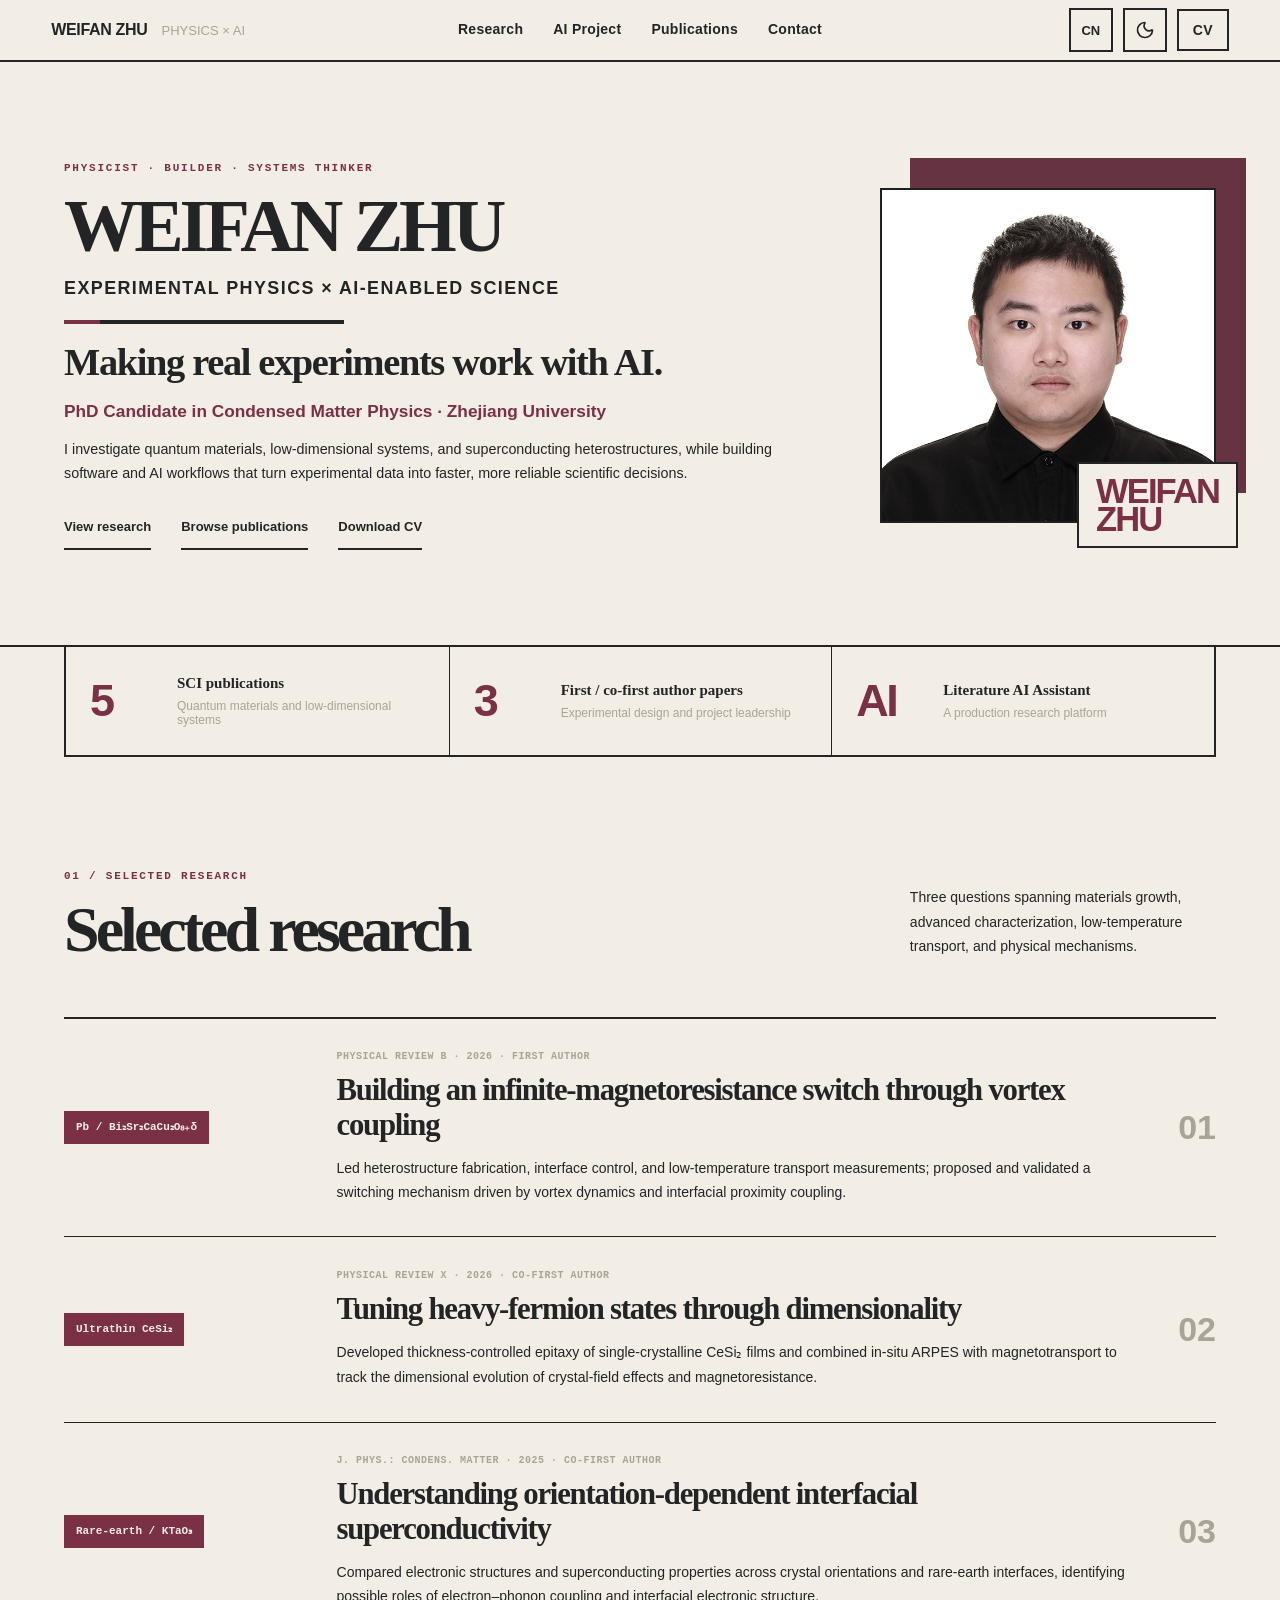
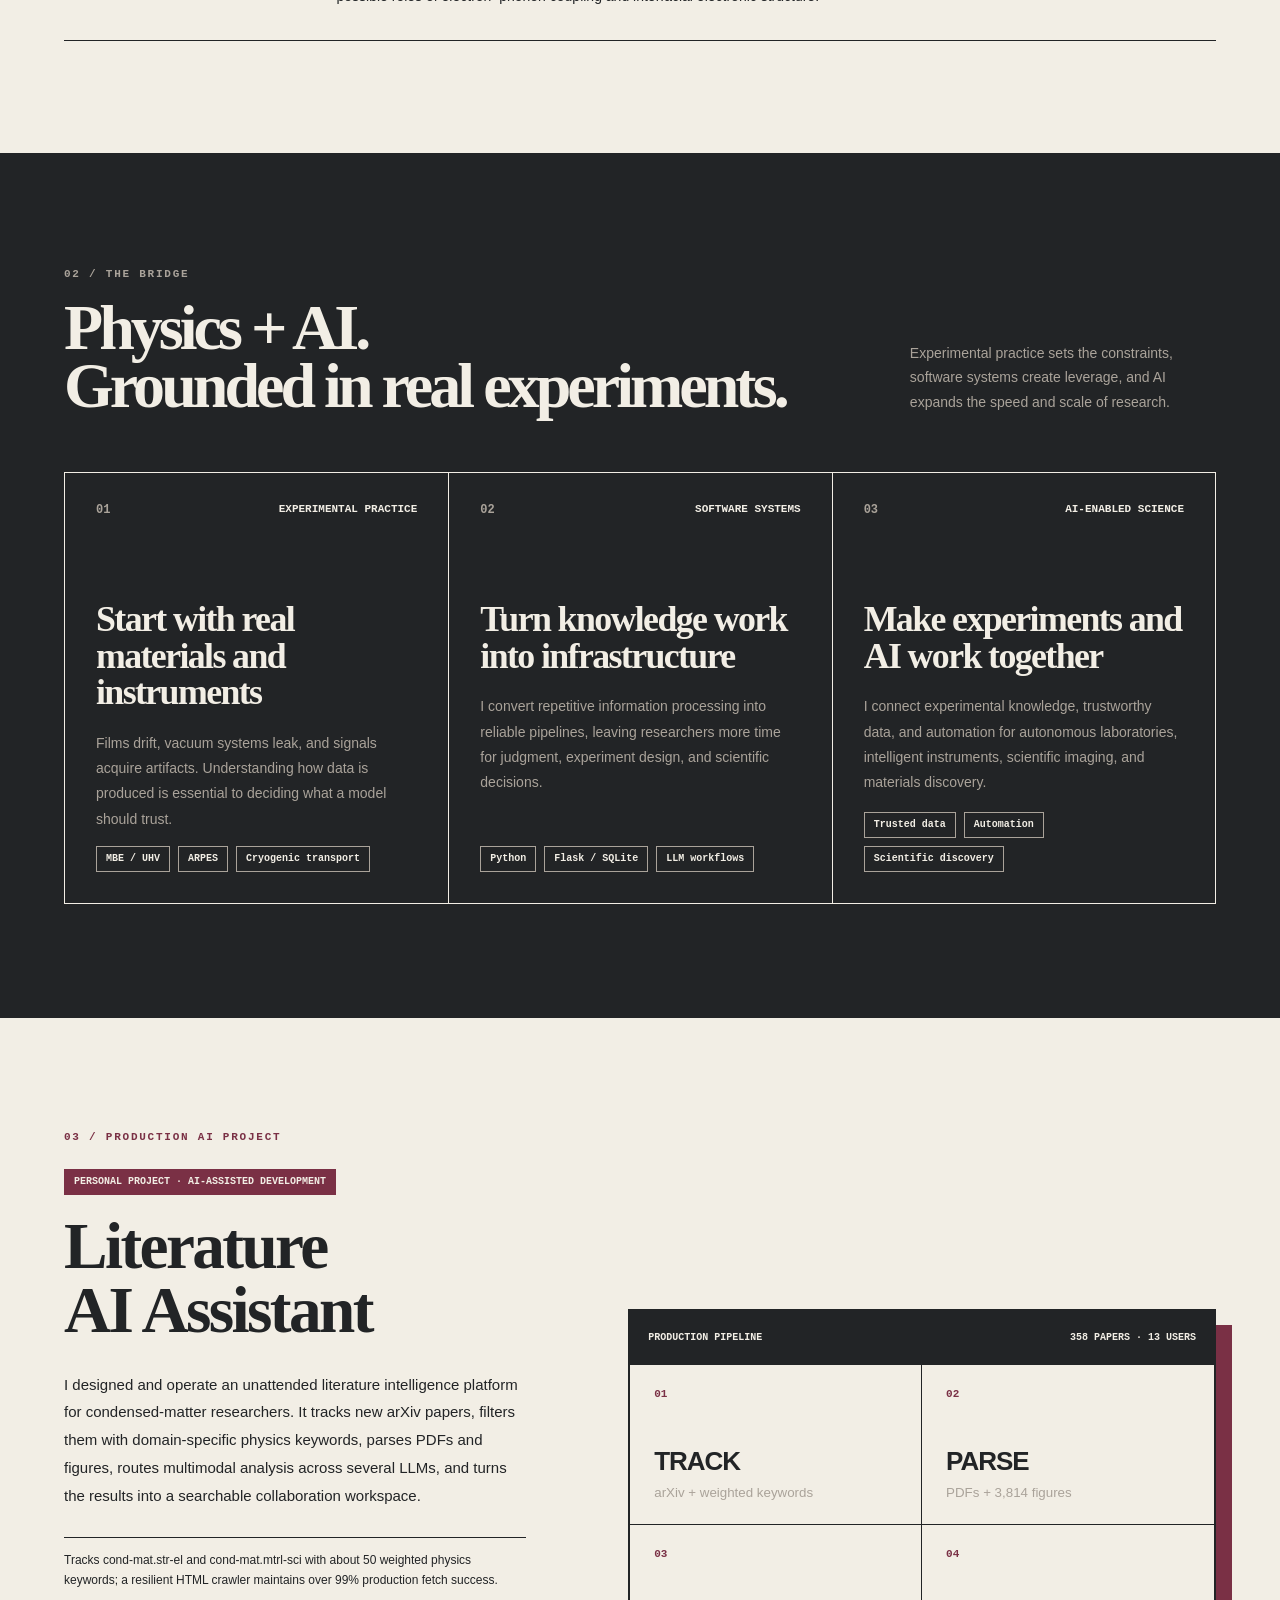
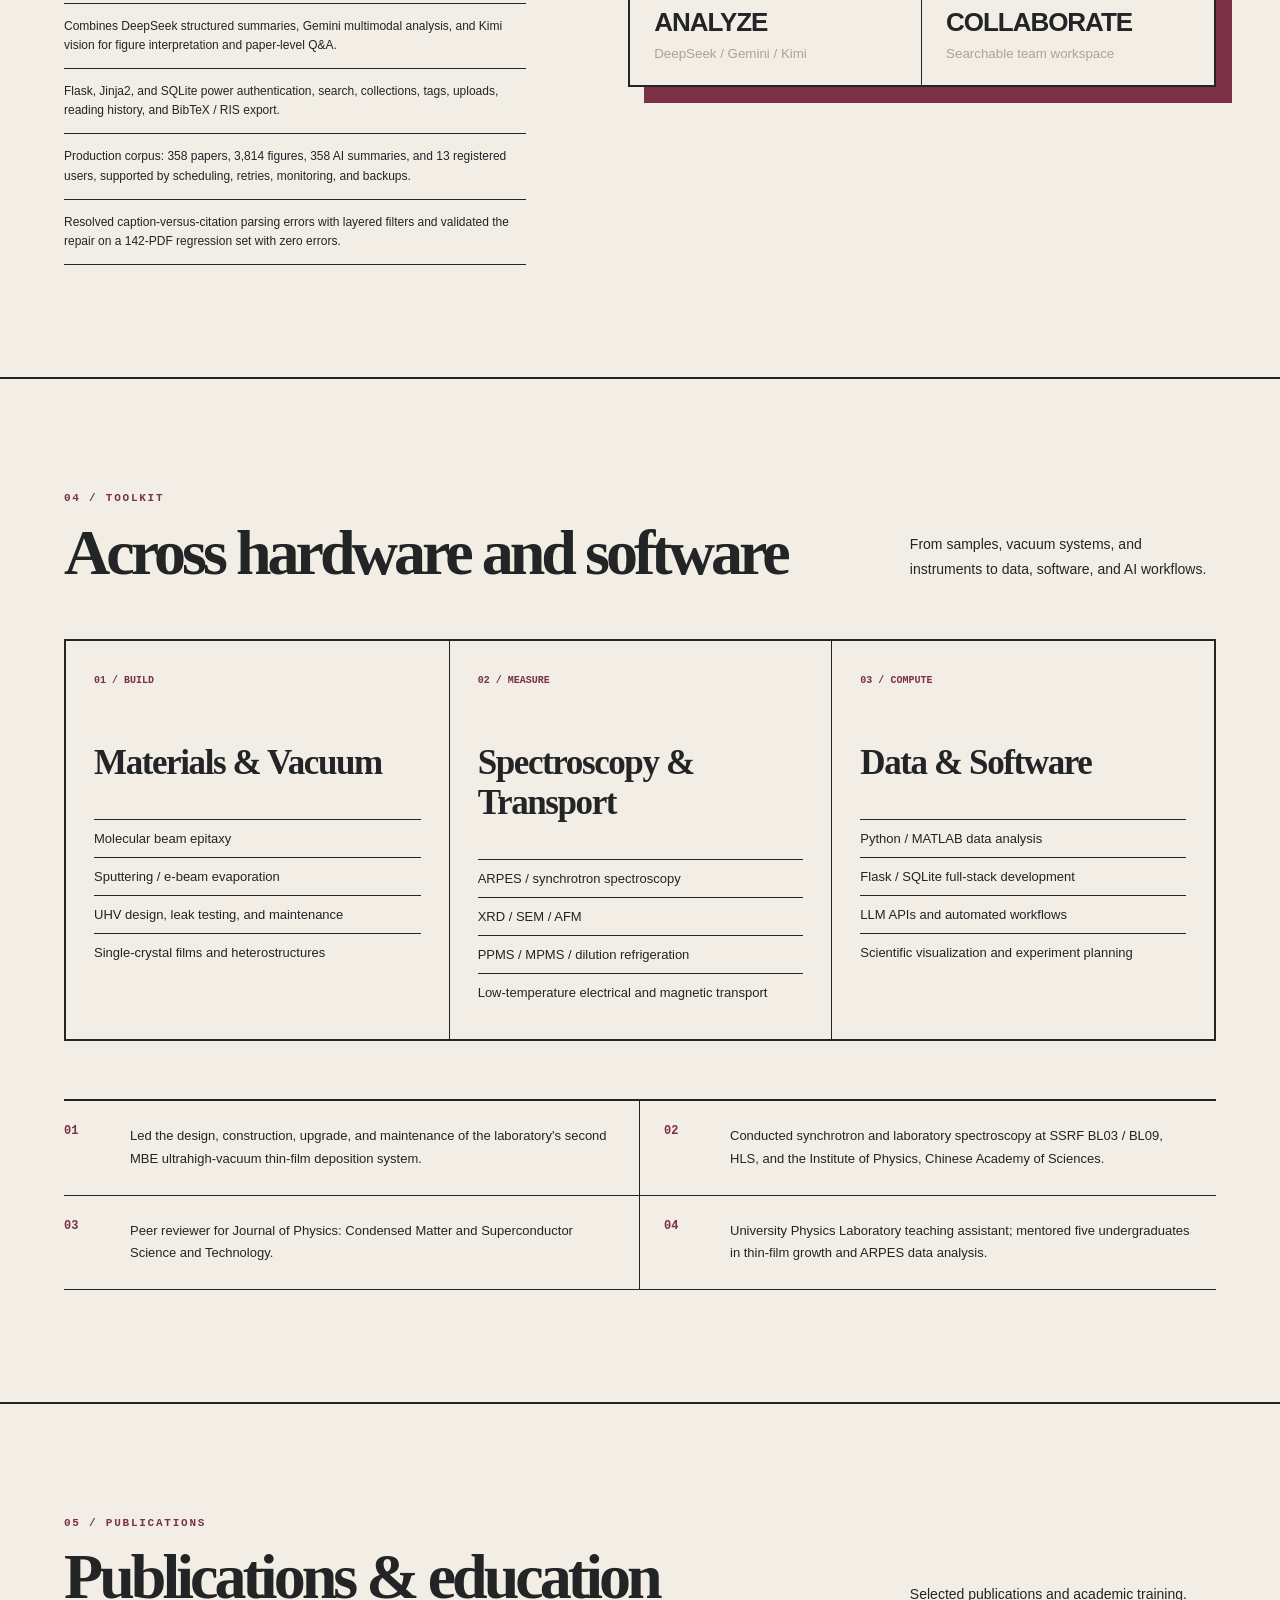
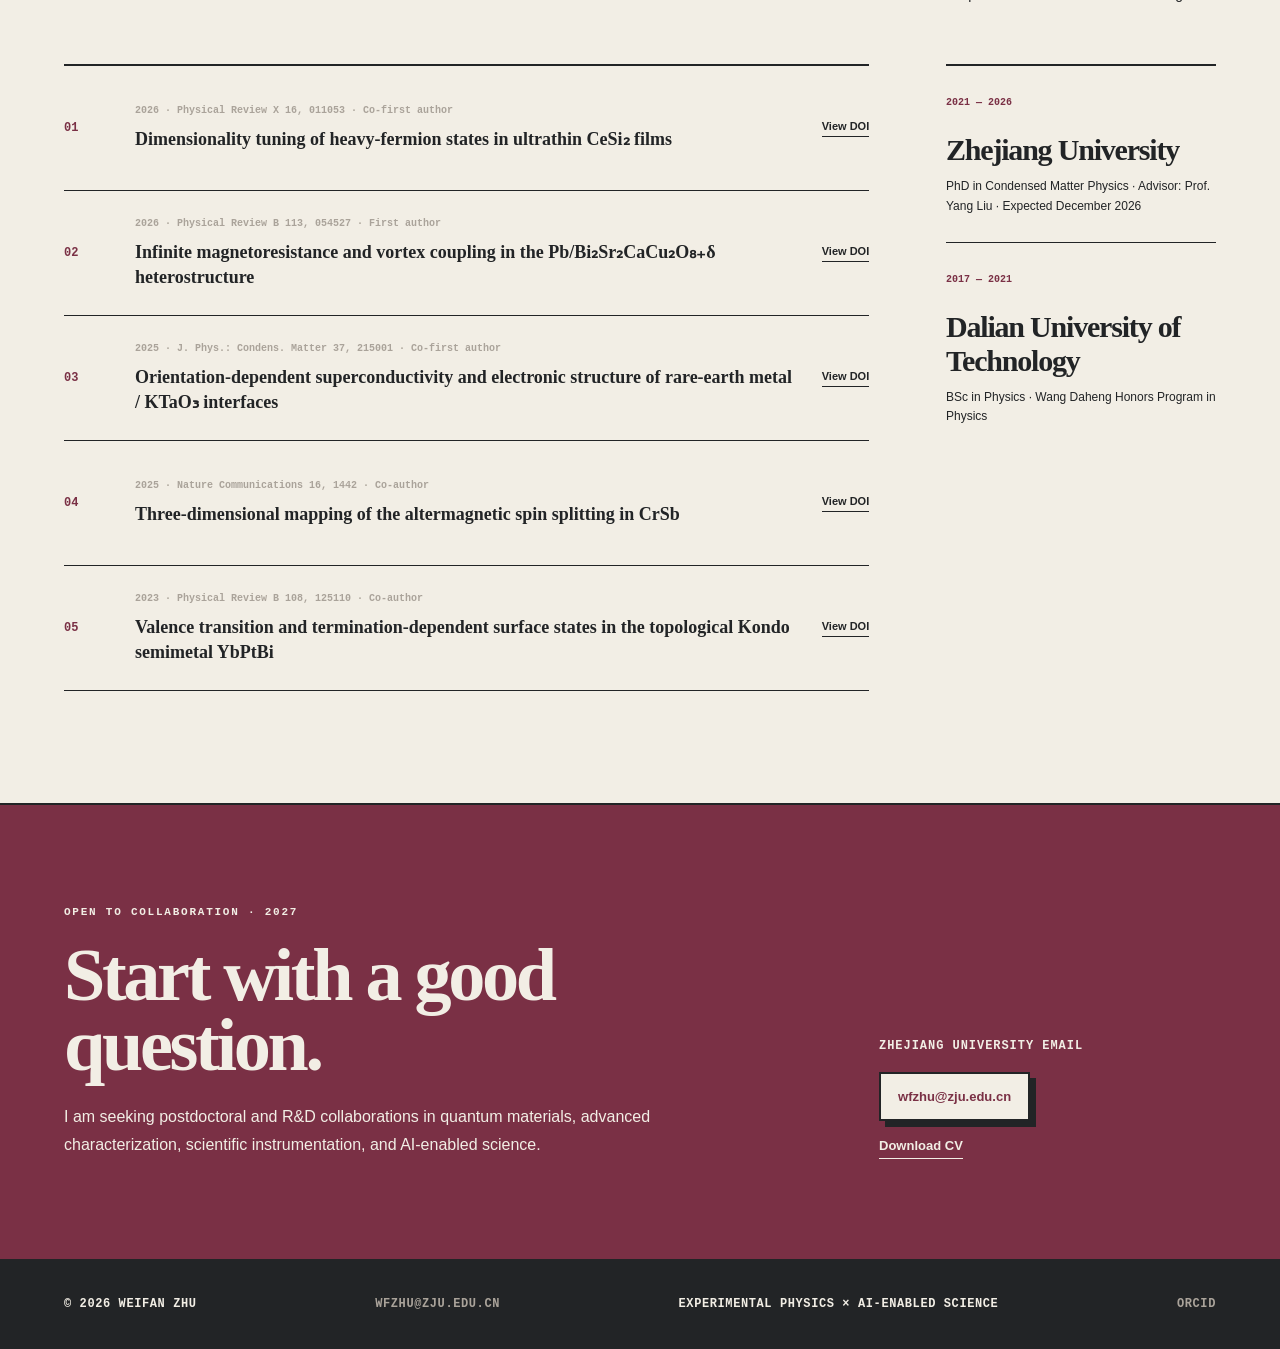
==== commit f517d5a5: "Publish refined physics and AI copy" ====
--- a/index.html
+++ b/index.html
@@ -7,4 +7,4 @@
   } catch {}
   document.documentElement.dataset.theme = value;
   document.documentElement.style.colorScheme = value;
-})();</script><script src="/_next/static/chunks/03~yq9q893hmn.js" noModule=""></script></head><body><div hidden=""><!--$--><!--/$--></div><main class="journal-page" lang="en"><nav class="journal-nav" aria-label="Main navigation"><a class="journal-brand" href="/"><strong>WEIFAN ZHU</strong><span>PHYSICS × AI</span></a><div class="journal-nav-links"><a href="#research">Research</a><a href="#ai-project">AI Project</a><a href="#publications">Publications</a><a href="#contact">Contact</a></div><div class="journal-nav-actions"><a class="journal-language-toggle" aria-label="Switch to Chinese" href="/zh/">CN</a><button type="button" class="journal-theme-toggle" data-theme-toggle="true" aria-label="Switch to dark theme" aria-pressed="false"><svg xmlns="http://www.w3.org/2000/svg" width="24" height="24" viewBox="0 0 24 24" fill="none" stroke="currentColor" stroke-width="2" stroke-linecap="round" stroke-linejoin="round" class="lucide lucide-moon journal-theme-icon journal-theme-icon-moon" aria-hidden="true"><path d="M20.985 12.486a9 9 0 1 1-9.473-9.472c.405-.022.617.46.402.803a6 6 0 0 0 8.268 8.268c.344-.215.825-.004.803.401"></path></svg><svg xmlns="http://www.w3.org/2000/svg" width="24" height="24" viewBox="0 0 24 24" fill="none" stroke="currentColor" stroke-width="2" stroke-linecap="round" stroke-linejoin="round" class="lucide lucide-sun journal-theme-icon journal-theme-icon-sun" aria-hidden="true"><circle cx="12" cy="12" r="4"></circle><path d="M12 2v2"></path><path d="M12 20v2"></path><path d="m4.93 4.93 1.41 1.41"></path><path d="m17.66 17.66 1.41 1.41"></path><path d="M2 12h2"></path><path d="M20 12h2"></path><path d="m6.34 17.66-1.41 1.41"></path><path d="m19.07 4.93-1.41 1.41"></path></svg></button><a class="journal-nav-cv" href="/Weifan_Zhu_CV.docx" download="">CV</a></div></nav><section class="journal-hero" aria-labelledby="hero-title"><div class="journal-hero-copy"><p class="journal-eyebrow">PHYSICIST · BUILDER · SYSTEMS THINKER</p><h1 id="hero-title">WEIFAN ZHU</h1><p class="journal-focus-line">EXPERIMENTAL PHYSICS × AI-ENABLED SCIENCE</p><div class="journal-title-rule" aria-hidden="true"></div><h2>Making real experiments work with AI.</h2><p class="journal-role">PhD Candidate in Condensed Matter Physics · Zhejiang University</p><p class="journal-intro">I investigate quantum materials, low-dimensional systems, and superconducting heterostructures, while building software and AI workflows that turn experimental data into faster, more reliable scientific decisions.</p><div class="journal-hero-links" aria-label="Quick links"><a href="#research">View research</a><a href="#publications">Browse publications</a><a href="/Weifan_Zhu_CV.docx" download="">Download CV</a></div></div><figure class="journal-portrait"><img alt="Portrait of Weifan Zhu" width="720" height="720" decoding="async" data-nimg="1" style="color:transparent" src="/weifan-zhu.jpg"/><figcaption>WEIFAN<br/>ZHU</figcaption></figure></section><section class="journal-evidence" aria-label="Research and project overview"><article aria-label="5 SCI publications"><strong>5</strong><div><h2>SCI publications</h2><p>Quantum materials and low-dimensional systems</p></div></article><article aria-label="3 First / co-first author papers"><strong>3</strong><div><h2>First / co-first author papers</h2><p>Experimental design and project leadership</p></div></article><article aria-label="AI Literature AI Assistant"><strong>AI</strong><div><h2>Literature AI Assistant</h2><p>A production research platform</p></div></article></section><section class="journal-section journal-research" id="research"><header class="journal-section-heading"><div><p class="journal-eyebrow">01 / SELECTED RESEARCH</p><h2>Selected research</h2></div><p>Three questions spanning materials growth, advanced characterization, low-temperature transport, and physical mechanisms.</p></header><div class="journal-research-list"><article><span class="journal-material">Pb / Bi₂Sr₂CaCu₂O₈₊δ</span><div class="journal-research-copy"><p>Physical Review B · 2026 · First author</p><h3>Building an infinite-magnetoresistance switch through vortex coupling</h3><p>Led heterostructure fabrication, interface control, and low-temperature transport measurements; proposed and validated a switching mechanism driven by vortex dynamics and interfacial proximity coupling.</p></div><span class="journal-index">01</span></article><article><span class="journal-material">Ultrathin CeSi₂</span><div class="journal-research-copy"><p>Physical Review X · 2026 · Co-first author</p><h3>Tuning heavy-fermion states through dimensionality</h3><p>Developed thickness-controlled epitaxy of single-crystalline CeSi₂ films and combined in-situ ARPES with magnetotransport to track the dimensional evolution of crystal-field effects and magnetoresistance.</p></div><span class="journal-index">02</span></article><article><span class="journal-material">Rare-earth / KTaO₃</span><div class="journal-research-copy"><p>J. Phys.: Condens. Matter · 2025 · Co-first author</p><h3>Understanding orientation-dependent interfacial superconductivity</h3><p>Compared electronic structures and superconducting properties across crystal orientations and rare-earth interfaces, identifying possible roles of electron–phonon coupling and interfacial electronic structure.</p></div><span class="journal-index">03</span></article></div></section><section class="journal-bridge" id="bridge"><header class="journal-section-heading journal-section-heading-inverse"><div><p class="journal-eyebrow">02 / THE BRIDGE</p><h2>Not a move from physics to AI.<br/>A working connection between both.</h2></div><p>Experimental practice sets the constraints, software systems create leverage, and AI expands the speed and scale of research.</p></header><div class="journal-bridge-grid"><article><div class="journal-bridge-meta"><span>01</span><p>Experimental practice</p></div><h3>Start with real materials and instruments</h3><p>Films drift, vacuum systems leak, and signals acquire artifacts. Understanding how data is produced is essential to deciding what a model should trust.</p><ul><li>MBE / UHV</li><li>ARPES</li><li>Cryogenic transport</li></ul></article><article><div class="journal-bridge-meta"><span>02</span><p>Software systems</p></div><h3>Turn knowledge work into infrastructure</h3><p>I convert repetitive information processing into reliable pipelines, leaving researchers more time for judgment, experiment design, and scientific decisions.</p><ul><li>Python</li><li>Flask / SQLite</li><li>LLM workflows</li></ul></article><article><div class="journal-bridge-meta"><span>03</span><p>AI-enabled science</p></div><h3>Make experiments and AI work together</h3><p>I connect experimental knowledge, trustworthy data, and automation for autonomous laboratories, intelligent instruments, scientific imaging, and materials discovery.</p><ul><li>Trusted data</li><li>Automation</li><li>Scientific discovery</li></ul></article></div></section><section class="journal-section journal-ai" id="ai-project"><div class="journal-ai-copy"><p class="journal-eyebrow">03 / PRODUCTION AI PROJECT</p><span class="journal-kicker">Personal project · AI-assisted development</span><h2>Literature<br/>AI Assistant</h2><p>I designed and operate an unattended literature intelligence platform for condensed-matter researchers. It tracks new arXiv papers, filters them with domain-specific physics keywords, parses PDFs and figures, routes multimodal analysis across several LLMs, and turns the results into a searchable collaboration workspace.</p><ul><li>Tracks cond-mat.str-el and cond-mat.mtrl-sci with about 50 weighted physics keywords; a resilient HTML crawler maintains over 99% production fetch success.</li><li>Combines DeepSeek structured summaries, Gemini multimodal analysis, and Kimi vision for figure interpretation and paper-level Q&amp;A.</li><li>Flask, Jinja2, and SQLite power authentication, search, collections, tags, uploads, reading history, and BibTeX / RIS export.</li><li>Production corpus: 358 papers, 3,814 figures, 358 AI summaries, and 13 registered users, supported by scheduling, retries, monitoring, and backups.</li><li>Resolved caption-versus-citation parsing errors with layered filters and validated the repair on a 142-PDF regression set with zero errors.</li></ul></div><div class="journal-pipeline" aria-label="Literature AI Assistant workflow"><div class="journal-pipeline-header"><span>PRODUCTION PIPELINE</span><span>358 PAPERS · 13 USERS</span></div><ol><li><span>01</span><strong>TRACK</strong><small>arXiv + weighted keywords</small></li><li><span>02</span><strong>PARSE</strong><small>PDFs + 3,814 figures</small></li><li><span>03</span><strong>ANALYZE</strong><small>DeepSeek / Gemini / Kimi</small></li><li><span>04</span><strong>COLLABORATE</strong><small>Searchable team workspace</small></li></ol></div></section><section class="journal-section journal-toolkit"><header class="journal-section-heading"><div><p class="journal-eyebrow">04 / TOOLKIT</p><h2>Across hardware and software</h2></div><p>From samples, vacuum systems, and instruments to data, software, and AI workflows.</p></header><div class="journal-skill-grid"><article><span>0<!-- -->1<!-- --> / <!-- -->Build</span><h3>Materials &amp; Vacuum</h3><ul><li>Molecular beam epitaxy</li><li>Sputtering / e-beam evaporation</li><li>UHV design, leak testing, and maintenance</li><li>Single-crystal films and heterostructures</li></ul></article><article><span>0<!-- -->2<!-- --> / <!-- -->Measure</span><h3>Spectroscopy &amp; Transport</h3><ul><li>ARPES / synchrotron spectroscopy</li><li>XRD / SEM / AFM</li><li>PPMS / MPMS / dilution refrigeration</li><li>Low-temperature electrical and magnetic transport</li></ul></article><article><span>0<!-- -->3<!-- --> / <!-- -->Compute</span><h3>Data &amp; Software</h3><ul><li>Python / MATLAB data analysis</li><li>Flask / SQLite full-stack development</li><li>LLM APIs and automated workflows</li><li>Scientific visualization and experiment planning</li></ul></article></div><div class="journal-highlights"><article><span>0<!-- -->1</span><p>Led the design, construction, upgrade, and maintenance of the laboratory&#x27;s second MBE ultrahigh-vacuum thin-film deposition system.</p></article><article><span>0<!-- -->2</span><p>Conducted synchrotron and laboratory spectroscopy at SSRF BL03 / BL09, HLS, and the Institute of Physics, Chinese Academy of Sciences.</p></article><article><span>0<!-- -->3</span><p>Peer reviewer for Journal of Physics: Condensed Matter and Superconductor Science and Technology.</p></article><article><span>0<!-- -->4</span><p>University Physics Laboratory teaching assistant; mentored five undergraduates in thin-film growth and ARPES data analysis.</p></article></div></section><section class="journal-section journal-output" id="publications"><header class="journal-section-heading"><div><p class="journal-eyebrow">05 / PUBLICATIONS</p><h2>Publications &amp; education</h2></div><p>Selected publications and academic training.</p></header><div class="journal-output-grid"><div class="journal-papers"><a href="https://doi.org/10.1103/fyjf-rwdq" target="_blank" rel="noreferrer"><span>01</span><div><p>2026<!-- --> · <!-- -->Physical Review X 16, 011053<!-- --> · <!-- -->Co-first author</p><h3>Dimensionality tuning of heavy-fermion states in ultrathin CeSi₂ films</h3></div><strong>View DOI</strong></a><a href="https://doi.org/10.1103/f9fg-wvkm" target="_blank" rel="noreferrer"><span>02</span><div><p>2026<!-- --> · <!-- -->Physical Review B 113, 054527<!-- --> · <!-- -->First author</p><h3>Infinite magnetoresistance and vortex coupling in the Pb/Bi₂Sr₂CaCu₂O₈₊δ heterostructure</h3></div><strong>View DOI</strong></a><a href="https://doi.org/10.1088/1361-648X/add2bf" target="_blank" rel="noreferrer"><span>03</span><div><p>2025<!-- --> · <!-- -->J. Phys.: Condens. Matter 37, 215001<!-- --> · <!-- -->Co-first author</p><h3>Orientation-dependent superconductivity and electronic structure of rare-earth metal / KTaO₃ interfaces</h3></div><strong>View DOI</strong></a><a href="https://doi.org/10.1038/s41467-025-56647-7" target="_blank" rel="noreferrer"><span>04</span><div><p>2025<!-- --> · <!-- -->Nature Communications 16, 1442<!-- --> · <!-- -->Co-author</p><h3>Three-dimensional mapping of the altermagnetic spin splitting in CrSb</h3></div><strong>View DOI</strong></a><a href="https://doi.org/10.1103/PhysRevB.108.125110" target="_blank" rel="noreferrer"><span>05</span><div><p>2023<!-- --> · <!-- -->Physical Review B 108, 125110<!-- --> · <!-- -->Co-author</p><h3>Valence transition and termination-dependent surface states in the topological Kondo semimetal YbPtBi</h3></div><strong>View DOI</strong></a></div><aside class="journal-timeline" aria-label="Education"><article><span>2021 — 2026</span><h3>Zhejiang University</h3><p>PhD in Condensed Matter Physics · Advisor: Prof. Yang Liu · Expected December 2026</p></article><article><span>2017 — 2021</span><h3>Dalian University of Technology</h3><p>BSc in Physics · Wang Daheng Honors Program in Physics</p></article></aside></div></section><section class="journal-contact" id="contact"><div><p class="journal-eyebrow">OPEN TO COLLABORATION · 2027</p><h2>Start with a good question.</h2><p>I am seeking postdoctoral and R&amp;D collaborations in quantum materials, advanced characterization, scientific instrumentation, and AI-enabled science.</p></div><div class="journal-contact-actions"><span class="journal-contact-label">Zhejiang University email</span><a class="journal-primary-action" href="mailto:wfzhu@zju.edu.cn">wfzhu@zju.edu.cn</a><a href="/Weifan_Zhu_CV.docx" download="">Download CV</a></div></section><footer class="journal-footer"><span>© 2026 Weifan Zhu</span><a href="mailto:wfzhu@zju.edu.cn">wfzhu@zju.edu.cn</a><span>Experimental physics × AI-enabled science</span><a href="https://orcid.org/0000-0002-8206-4336" target="_blank" rel="noreferrer">ORCID</a></footer></main><!--$--><!--/$--><script src="/_next/static/chunks/09kwoh_awbwp1.js" id="_R_" async=""></script><script>(self.__next_f=self.__next_f||[]).push([0])</script><script>self.__next_f.push([1,"1:\"$Sreact.fragment\"\n2:I[8218,[\"/_next/static/chunks/0vvjzrq~mcjnk.js\",\"/_next/static/chunks/0tfwlx0msk~28.js\"],\"default\"]\n3:I[92939,[\"/_next/static/chunks/0vvjzrq~mcjnk.js\",\"/_next/static/chunks/0tfwlx0msk~28.js\"],\"default\"]\n4:I[84854,[\"/_next/static/chunks/0vvjzrq~mcjnk.js\",\"/_next/static/chunks/0tfwlx0msk~28.js\",\"/_next/static/chunks/052vjkohq~ywe.js\"],\"\"]\n5:I[81902,[\"/_next/static/chunks/0vvjzrq~mcjnk.js\",\"/_next/static/chunks/0tfwlx0msk~28.js\",\"/_next/static/chunks/052vjkohq~ywe.js\"],\"ThemeToggle\"]\n13:I[63625,[\"/_next/static/chunks/0vvjzrq~mcjnk.js\",\"/_next/static/chunks/0tfwlx0msk~28.js\"],\"default\",1]\n:HL[\"/_next/static/chunks/16qi3ryfqttda.css\",\"style\"]\n"])</script><script>self.__next_f.push([1,"0:{\"P\":null,\"c\":[\"\",\"\"],\"q\":\"\",\"i\":false,\"f\":[[[\"\",{\"children\":[\"__PAGE__\",{}]},\"$undefined\",\"$undefined\",16],[[\"$\",\"$1\",\"c\",{\"children\":[[[\"$\",\"link\",\"0\",{\"rel\":\"stylesheet\",\"href\":\"/_next/static/chunks/16qi3ryfqttda.css\",\"precedence\":\"next\",\"crossOrigin\":\"$undefined\",\"nonce\":\"$undefined\"}],[\"$\",\"script\",\"script-0\",{\"src\":\"/_next/static/chunks/0vvjzrq~mcjnk.js\",\"async\":true,\"nonce\":\"$undefined\"}],[\"$\",\"script\",\"script-1\",{\"src\":\"/_next/static/chunks/0tfwlx0msk~28.js\",\"async\":true,\"nonce\":\"$undefined\"}]],[\"$\",\"html\",null,{\"lang\":\"en\",\"data-theme\":\"light\",\"suppressHydrationWarning\":true,\"children\":[[\"$\",\"head\",null,{\"children\":[\"$\",\"script\",null,{\"data-theme-init\":true,\"dangerouslySetInnerHTML\":{\"__html\":\"(() =\u003e {\\n  const key = \\\"weifan-portfolio-theme\\\";\\n  let value = \\\"light\\\";\\n  try {\\n    const saved = window.localStorage.getItem(key);\\n    if (saved === \\\"light\\\" || saved === \\\"dark\\\") value = saved;\\n  } catch {}\\n  document.documentElement.dataset.theme = value;\\n  document.documentElement.style.colorScheme = value;\\n})();\"}}]}],[\"$\",\"body\",null,{\"children\":[\"$\",\"$L2\",null,{\"parallelRouterKey\":\"children\",\"error\":\"$undefined\",\"errorStyles\":\"$undefined\",\"errorScripts\":\"$undefined\",\"template\":[\"$\",\"$L3\",null,{}],\"templateStyles\":\"$undefined\",\"templateScripts\":\"$undefined\",\"notFound\":[[[\"$\",\"title\",null,{\"children\":\"404: This page could not be found.\"}],[\"$\",\"div\",null,{\"style\":{\"fontFamily\":\"system-ui,\\\"Segoe UI\\\",Roboto,Helvetica,Arial,sans-serif,\\\"Apple Color Emoji\\\",\\\"Segoe UI Emoji\\\"\",\"height\":\"100vh\",\"textAlign\":\"center\",\"display\":\"flex\",\"flexDirection\":\"column\",\"alignItems\":\"center\",\"justifyContent\":\"center\"},\"children\":[\"$\",\"div\",null,{\"children\":[[\"$\",\"style\",null,{\"dangerouslySetInnerHTML\":{\"__html\":\"body{color:#000;background:#fff;margin:0}.next-error-h1{border-right:1px solid rgba(0,0,0,.3)}@media (prefers-color-scheme:dark){body{color:#fff;background:#000}.next-error-h1{border-right:1px solid rgba(255,255,255,.3)}}\"}}],[\"$\",\"h1\",null,{\"className\":\"next-error-h1\",\"style\":{\"display\":\"inline-block\",\"margin\":\"0 20px 0 0\",\"padding\":\"0 23px 0 0\",\"fontSize\":24,\"fontWeight\":500,\"verticalAlign\":\"top\",\"lineHeight\":\"49px\"},\"children\":404}],[\"$\",\"div\",null,{\"style\":{\"display\":\"inline-block\"},\"children\":[\"$\",\"h2\",null,{\"style\":{\"fontSize\":14,\"fontWeight\":400,\"lineHeight\":\"49px\",\"margin\":0},\"children\":\"This page could not be found.\"}]}]]}]}]],[]],\"forbidden\":\"$undefined\",\"unauthorized\":\"$undefined\"}]}]]}]]}],{\"children\":[[\"$\",\"$1\",\"c\",{\"children\":[[\"$\",\"main\",null,{\"className\":\"journal-page\",\"lang\":\"en\",\"children\":[[\"$\",\"nav\",null,{\"className\":\"journal-nav\",\"aria-label\":\"Main navigation\",\"children\":[[\"$\",\"$L4\",null,{\"className\":\"journal-brand\",\"href\":\"/\",\"children\":[[\"$\",\"strong\",null,{\"children\":\"WEIFAN ZHU\"}],[\"$\",\"span\",null,{\"children\":\"PHYSICS × AI\"}]]}],[\"$\",\"div\",null,{\"className\":\"journal-nav-links\",\"children\":[[\"$\",\"a\",null,{\"href\":\"#research\",\"children\":\"Research\"}],[\"$\",\"a\",null,{\"href\":\"#ai-project\",\"children\":\"AI Project\"}],[\"$\",\"a\",null,{\"href\":\"#publications\",\"children\":\"Publications\"}],[\"$\",\"a\",null,{\"href\":\"#contact\",\"children\":\"Contact\"}]]}],[\"$\",\"div\",null,{\"className\":\"journal-nav-actions\",\"children\":[[\"$\",\"$L4\",null,{\"className\":\"journal-language-toggle\",\"href\":\"/zh/\",\"aria-label\":\"Switch to Chinese\",\"children\":\"CN\"}],[\"$\",\"$L5\",null,{\"language\":\"en\"}],[\"$\",\"a\",null,{\"className\":\"journal-nav-cv\",\"href\":\"/Weifan_Zhu_CV.docx\",\"download\":true,\"children\":\"CV\"}]]}]]}],[\"$\",\"section\",null,{\"className\":\"journal-hero\",\"aria-labelledby\":\"hero-title\",\"children\":[[\"$\",\"div\",null,{\"className\":\"journal-hero-copy\",\"children\":[[\"$\",\"p\",null,{\"className\":\"journal-eyebrow\",\"children\":\"PHYSICIST · BUILDER · SYSTEMS THINKER\"}],[\"$\",\"h1\",null,{\"id\":\"hero-title\",\"children\":\"WEIFAN ZHU\"}],[\"$\",\"p\",null,{\"className\":\"journal-focus-line\",\"children\":\"EXPERIMENTAL PHYSICS × AI-ENABLED SCIENCE\"}],[\"$\",\"div\",null,{\"className\":\"journal-title-rule\",\"aria-hidden\":\"true\"}],[\"$\",\"h2\",null,{\"children\":\"Making real experiments work with AI.\"}],[\"$\",\"p\",null,{\"className\":\"journal-role\",\"children\":\"PhD Candidate in Condensed Matter Physics · Zhejiang University\"}],[\"$\",\"p\",null,{\"className\":\"journal-intro\",\"children\":\"I investigate quantum materials, low-dimensional systems, and superconducting heterostructures, while building software and AI workflows that turn experimental data into faster, more reliable scientific decisions.\"}],[\"$\",\"div\",null,{\"className\":\"journal-hero-links\",\"aria-label\":\"Quick links\",\"children\":[[\"$\",\"a\",null,{\"href\":\"#research\",\"children\":\"View research\"}],[\"$\",\"a\",null,{\"href\":\"#publications\",\"children\":\"Browse publications\"}],\"$L6\"]}]]}],\"$L7\"]}],\"$L8\",\"$L9\",\"$La\",\"$Lb\",\"$Lc\",\"$Ld\",\"$Le\",\"$Lf\"]}],[\"$L10\"],\"$L11\"]}],{},null,false,null]},null,false,null],\"$L12\",false]],\"m\":\"$undefined\",\"G\":[\"$13\",[\"$L14\"]],\"S\":true,\"h\":null,\"s\":\"$undefined\",\"l\":\"$undefined\",\"p\":\"$undefined\",\"d\":\"$undefined\",\"b\":\"Wj5VssWykmsAVChdXq0Zf\"}\n"])</script><script>self.__next_f.push([1,"15:I[2602,[\"/_next/static/chunks/0vvjzrq~mcjnk.js\",\"/_next/static/chunks/0tfwlx0msk~28.js\",\"/_next/static/chunks/052vjkohq~ywe.js\"],\"Image\"]\n16:I[76739,[\"/_next/static/chunks/0vvjzrq~mcjnk.js\",\"/_next/static/chunks/0tfwlx0msk~28.js\"],\"OutletBoundary\"]\n17:\"$Sreact.suspense\"\n19:I[76739,[\"/_next/static/chunks/0vvjzrq~mcjnk.js\",\"/_next/static/chunks/0tfwlx0msk~28.js\"],\"ViewportBoundary\"]\n1b:I[76739,[\"/_next/static/chunks/0vvjzrq~mcjnk.js\",\"/_next/static/chunks/0tfwlx0msk~28.js\"],\"MetadataBoundary\"]\n6:[\"$\",\"a\",null,{\"href\":\"/Weifan_Zhu_CV.docx\",\"download\":true,\"children\":\"Download CV\"}]\n7:[\"$\",\"figure\",null,{\"className\":\"journal-portrait\",\"children\":[[\"$\",\"$L15\",null,{\"src\":\"/weifan-zhu.jpg\",\"width\":720,\"height\":720,\"priority\":true,\"alt\":\"Portrait of Weifan Zhu\"}],[\"$\",\"figcaption\",null,{\"children\":[\"WEIFAN\",[\"$\",\"br\",null,{}],\"ZHU\"]}]]}]\n8:[\"$\",\"section\",null,{\"className\":\"journal-evidence\",\"aria-label\":\"Research and project overview\",\"children\":[[\"$\",\"article\",\"SCI publications\",{\"aria-label\":\"5 SCI publications\",\"children\":[[\"$\",\"strong\",null,{\"children\":\"5\"}],[\"$\",\"div\",null,{\"children\":[[\"$\",\"h2\",null,{\"children\":\"SCI publications\"}],[\"$\",\"p\",null,{\"children\":\"Quantum materials and low-dimensional systems\"}]]}]]}],[\"$\",\"article\",\"First / co-first author papers\",{\"aria-label\":\"3 First / co-first author papers\",\"children\":[[\"$\",\"strong\",null,{\"children\":\"3\"}],[\"$\",\"div\",null,{\"children\":[[\"$\",\"h2\",null,{\"children\":\"First / co-first author papers\"}],[\"$\",\"p\",null,{\"children\":\"Experimental design and project leadership\"}]]}]]}],[\"$\",\"article\",\"Literature AI Assistant\",{\"aria-label\":\"AI Literature AI Assistant\",\"children\":[[\"$\",\"strong\",null,{\"children\":\"AI\"}],[\"$\",\"div\",null,{\"children\":[[\"$\",\"h2\",null,{\"children\":\"Literature AI Assistant\"}],[\"$\",\"p\",null,{\"children\":\"A production research platform\"}]]}]]}]]}]\n"])</script><script>self.__next_f.push([1,"9:[\"$\",\"section\",null,{\"className\":\"journal-section journal-research\",\"id\":\"research\",\"children\":[[\"$\",\"header\",null,{\"className\":\"journal-section-heading\",\"children\":[[\"$\",\"div\",null,{\"children\":[[\"$\",\"p\",null,{\"className\":\"journal-eyebrow\",\"children\":\"01 / SELECTED RESEARCH\"}],[\"$\",\"h2\",null,{\"children\":\"Selected research\"}]]}],[\"$\",\"p\",null,{\"children\":\"Three questions spanning materials growth, advanced characterization, low-temperature transport, and physical mechanisms.\"}]]}],[\"$\",\"div\",null,{\"className\":\"journal-research-list\",\"children\":[[\"$\",\"article\",\"01\",{\"children\":[[\"$\",\"span\",null,{\"className\":\"journal-material\",\"children\":\"Pb / Bi₂Sr₂CaCu₂O₈₊δ\"}],[\"$\",\"div\",null,{\"className\":\"journal-research-copy\",\"children\":[[\"$\",\"p\",null,{\"children\":\"Physical Review B · 2026 · First author\"}],[\"$\",\"h3\",null,{\"children\":\"Building an infinite-magnetoresistance switch through vortex coupling\"}],[\"$\",\"p\",null,{\"children\":\"Led heterostructure fabrication, interface control, and low-temperature transport measurements; proposed and validated a switching mechanism driven by vortex dynamics and interfacial proximity coupling.\"}]]}],[\"$\",\"span\",null,{\"className\":\"journal-index\",\"children\":\"01\"}]]}],[\"$\",\"article\",\"02\",{\"children\":[[\"$\",\"span\",null,{\"className\":\"journal-material\",\"children\":\"Ultrathin CeSi₂\"}],[\"$\",\"div\",null,{\"className\":\"journal-research-copy\",\"children\":[[\"$\",\"p\",null,{\"children\":\"Physical Review X · 2026 · Co-first author\"}],[\"$\",\"h3\",null,{\"children\":\"Tuning heavy-fermion states through dimensionality\"}],[\"$\",\"p\",null,{\"children\":\"Developed thickness-controlled epitaxy of single-crystalline CeSi₂ films and combined in-situ ARPES with magnetotransport to track the dimensional evolution of crystal-field effects and magnetoresistance.\"}]]}],[\"$\",\"span\",null,{\"className\":\"journal-index\",\"children\":\"02\"}]]}],[\"$\",\"article\",\"03\",{\"children\":[[\"$\",\"span\",null,{\"className\":\"journal-material\",\"children\":\"Rare-earth / KTaO₃\"}],[\"$\",\"div\",null,{\"className\":\"journal-research-copy\",\"children\":[[\"$\",\"p\",null,{\"children\":\"J. Phys.: Condens. Matter · 2025 · Co-first author\"}],[\"$\",\"h3\",null,{\"children\":\"Understanding orientation-dependent interfacial superconductivity\"}],[\"$\",\"p\",null,{\"children\":\"Compared electronic structures and superconducting properties across crystal orientations and rare-earth interfaces, identifying possible roles of electron–phonon coupling and interfacial electronic structure.\"}]]}],[\"$\",\"span\",null,{\"className\":\"journal-index\",\"children\":\"03\"}]]}]]}]]}]\n"])</script><script>self.__next_f.push([1,"a:[\"$\",\"section\",null,{\"className\":\"journal-bridge\",\"id\":\"bridge\",\"children\":[[\"$\",\"header\",null,{\"className\":\"journal-section-heading journal-section-heading-inverse\",\"children\":[[\"$\",\"div\",null,{\"children\":[[\"$\",\"p\",null,{\"className\":\"journal-eyebrow\",\"children\":\"02 / THE BRIDGE\"}],[\"$\",\"h2\",null,{\"children\":[\"Not a move from physics to AI.\",[\"$\",\"br\",null,{}],\"A working connection between both.\"]}]]}],[\"$\",\"p\",null,{\"children\":\"Experimental practice sets the constraints, software systems create leverage, and AI expands the speed and scale of research.\"}]]}],[\"$\",\"div\",null,{\"className\":\"journal-bridge-grid\",\"children\":[[\"$\",\"article\",\"01\",{\"children\":[[\"$\",\"div\",null,{\"className\":\"journal-bridge-meta\",\"children\":[[\"$\",\"span\",null,{\"children\":\"01\"}],[\"$\",\"p\",null,{\"children\":\"Experimental practice\"}]]}],[\"$\",\"h3\",null,{\"children\":\"Start with real materials and instruments\"}],[\"$\",\"p\",null,{\"children\":\"Films drift, vacuum systems leak, and signals acquire artifacts. Understanding how data is produced is essential to deciding what a model should trust.\"}],[\"$\",\"ul\",null,{\"children\":[[\"$\",\"li\",\"MBE / UHV\",{\"children\":\"MBE / UHV\"}],[\"$\",\"li\",\"ARPES\",{\"children\":\"ARPES\"}],[\"$\",\"li\",\"Cryogenic transport\",{\"children\":\"Cryogenic transport\"}]]}]]}],[\"$\",\"article\",\"02\",{\"children\":[[\"$\",\"div\",null,{\"className\":\"journal-bridge-meta\",\"children\":[[\"$\",\"span\",null,{\"children\":\"02\"}],[\"$\",\"p\",null,{\"children\":\"Software systems\"}]]}],[\"$\",\"h3\",null,{\"children\":\"Turn knowledge work into infrastructure\"}],[\"$\",\"p\",null,{\"children\":\"I convert repetitive information processing into reliable pipelines, leaving researchers more time for judgment, experiment design, and scientific decisions.\"}],[\"$\",\"ul\",null,{\"children\":[[\"$\",\"li\",\"Python\",{\"children\":\"Python\"}],[\"$\",\"li\",\"Flask / SQLite\",{\"children\":\"Flask / SQLite\"}],[\"$\",\"li\",\"LLM workflows\",{\"children\":\"LLM workflows\"}]]}]]}],[\"$\",\"article\",\"03\",{\"children\":[[\"$\",\"div\",null,{\"className\":\"journal-bridge-meta\",\"children\":[[\"$\",\"span\",null,{\"children\":\"03\"}],[\"$\",\"p\",null,{\"children\":\"AI-enabled science\"}]]}],[\"$\",\"h3\",null,{\"children\":\"Make experiments and AI work together\"}],[\"$\",\"p\",null,{\"children\":\"I connect experimental knowledge, trustworthy data, and automation for autonomous laboratories, intelligent instruments, scientific imaging, and materials discovery.\"}],[\"$\",\"ul\",null,{\"children\":[[\"$\",\"li\",\"Trusted data\",{\"children\":\"Trusted data\"}],[\"$\",\"li\",\"Automation\",{\"children\":\"Automation\"}],[\"$\",\"li\",\"Scientific discovery\",{\"children\":\"Scientific discovery\"}]]}]]}]]}]]}]\n"])</script><script>self.__next_f.push([1,"b:[\"$\",\"section\",null,{\"className\":\"journal-section journal-ai\",\"id\":\"ai-project\",\"children\":[[\"$\",\"div\",null,{\"className\":\"journal-ai-copy\",\"children\":[[\"$\",\"p\",null,{\"className\":\"journal-eyebrow\",\"children\":\"03 / PRODUCTION AI PROJECT\"}],[\"$\",\"span\",null,{\"className\":\"journal-kicker\",\"children\":\"Personal project · AI-assisted development\"}],[\"$\",\"h2\",null,{\"children\":[\"Literature\",[\"$\",\"br\",null,{}],\"AI Assistant\"]}],[\"$\",\"p\",null,{\"children\":\"I designed and operate an unattended literature intelligence platform for condensed-matter researchers. It tracks new arXiv papers, filters them with domain-specific physics keywords, parses PDFs and figures, routes multimodal analysis across several LLMs, and turns the results into a searchable collaboration workspace.\"}],[\"$\",\"ul\",null,{\"children\":[[\"$\",\"li\",\"Tracks cond-mat.str-el and cond-mat.mtrl-sci with about 50 weighted physics keywords; a resilient HTML crawler maintains over 99% production fetch success.\",{\"children\":\"Tracks cond-mat.str-el and cond-mat.mtrl-sci with about 50 weighted physics keywords; a resilient HTML crawler maintains over 99% production fetch success.\"}],[\"$\",\"li\",\"Combines DeepSeek structured summaries, Gemini multimodal analysis, and Kimi vision for figure interpretation and paper-level Q\u0026A.\",{\"children\":\"Combines DeepSeek structured summaries, Gemini multimodal analysis, and Kimi vision for figure interpretation and paper-level Q\u0026A.\"}],[\"$\",\"li\",\"Flask, Jinja2, and SQLite power authentication, search, collections, tags, uploads, reading history, and BibTeX / RIS export.\",{\"children\":\"Flask, Jinja2, and SQLite power authentication, search, collections, tags, uploads, reading history, and BibTeX / RIS export.\"}],[\"$\",\"li\",\"Production corpus: 358 papers, 3,814 figures, 358 AI summaries, and 13 registered users, supported by scheduling, retries, monitoring, and backups.\",{\"children\":\"Production corpus: 358 papers, 3,814 figures, 358 AI summaries, and 13 registered users, supported by scheduling, retries, monitoring, and backups.\"}],[\"$\",\"li\",\"Resolved caption-versus-citation parsing errors with layered filters and validated the repair on a 142-PDF regression set with zero errors.\",{\"children\":\"Resolved caption-versus-citation parsing errors with layered filters and validated the repair on a 142-PDF regression set with zero errors.\"}]]}]]}],[\"$\",\"div\",null,{\"className\":\"journal-pipeline\",\"aria-label\":\"Literature AI Assistant workflow\",\"children\":[[\"$\",\"div\",null,{\"className\":\"journal-pipeline-header\",\"children\":[[\"$\",\"span\",null,{\"children\":\"PRODUCTION PIPELINE\"}],[\"$\",\"span\",null,{\"children\":\"358 PAPERS · 13 USERS\"}]]}],[\"$\",\"ol\",null,{\"children\":[[\"$\",\"li\",\"01\",{\"children\":[[\"$\",\"span\",null,{\"children\":\"01\"}],[\"$\",\"strong\",null,{\"children\":\"TRACK\"}],[\"$\",\"small\",null,{\"children\":\"arXiv + weighted keywords\"}]]}],[\"$\",\"li\",\"02\",{\"children\":[[\"$\",\"span\",null,{\"children\":\"02\"}],[\"$\",\"strong\",null,{\"children\":\"PARSE\"}],[\"$\",\"small\",null,{\"children\":\"PDFs + 3,814 figures\"}]]}],[\"$\",\"li\",\"03\",{\"children\":[[\"$\",\"span\",null,{\"children\":\"03\"}],[\"$\",\"strong\",null,{\"children\":\"ANALYZE\"}],[\"$\",\"small\",null,{\"children\":\"DeepSeek / Gemini / Kimi\"}]]}],[\"$\",\"li\",\"04\",{\"children\":[[\"$\",\"span\",null,{\"children\":\"04\"}],[\"$\",\"strong\",null,{\"children\":\"COLLABORATE\"}],[\"$\",\"small\",null,{\"children\":\"Searchable team workspace\"}]]}]]}]]}]]}]\n"])</script><script>self.__next_f.push([1,"c:[\"$\",\"section\",null,{\"className\":\"journal-section journal-toolkit\",\"children\":[[\"$\",\"header\",null,{\"className\":\"journal-section-heading\",\"children\":[[\"$\",\"div\",null,{\"children\":[[\"$\",\"p\",null,{\"className\":\"journal-eyebrow\",\"children\":\"04 / TOOLKIT\"}],[\"$\",\"h2\",null,{\"children\":\"Across hardware and software\"}]]}],[\"$\",\"p\",null,{\"children\":\"From samples, vacuum systems, and instruments to data, software, and AI workflows.\"}]]}],[\"$\",\"div\",null,{\"className\":\"journal-skill-grid\",\"children\":[[\"$\",\"article\",\"Build\",{\"children\":[[\"$\",\"span\",null,{\"children\":[\"0\",1,\" / \",\"Build\"]}],[\"$\",\"h3\",null,{\"children\":\"Materials \u0026 Vacuum\"}],[\"$\",\"ul\",null,{\"children\":[[\"$\",\"li\",\"Molecular beam epitaxy\",{\"children\":\"Molecular beam epitaxy\"}],[\"$\",\"li\",\"Sputtering / e-beam evaporation\",{\"children\":\"Sputtering / e-beam evaporation\"}],[\"$\",\"li\",\"UHV design, leak testing, and maintenance\",{\"children\":\"UHV design, leak testing, and maintenance\"}],[\"$\",\"li\",\"Single-crystal films and heterostructures\",{\"children\":\"Single-crystal films and heterostructures\"}]]}]]}],[\"$\",\"article\",\"Measure\",{\"children\":[[\"$\",\"span\",null,{\"children\":[\"0\",2,\" / \",\"Measure\"]}],[\"$\",\"h3\",null,{\"children\":\"Spectroscopy \u0026 Transport\"}],[\"$\",\"ul\",null,{\"children\":[[\"$\",\"li\",\"ARPES / synchrotron spectroscopy\",{\"children\":\"ARPES / synchrotron spectroscopy\"}],[\"$\",\"li\",\"XRD / SEM / AFM\",{\"children\":\"XRD / SEM / AFM\"}],[\"$\",\"li\",\"PPMS / MPMS / dilution refrigeration\",{\"children\":\"PPMS / MPMS / dilution refrigeration\"}],[\"$\",\"li\",\"Low-temperature electrical and magnetic transport\",{\"children\":\"Low-temperature electrical and magnetic transport\"}]]}]]}],[\"$\",\"article\",\"Compute\",{\"children\":[[\"$\",\"span\",null,{\"children\":[\"0\",3,\" / \",\"Compute\"]}],[\"$\",\"h3\",null,{\"children\":\"Data \u0026 Software\"}],[\"$\",\"ul\",null,{\"children\":[[\"$\",\"li\",\"Python / MATLAB data analysis\",{\"children\":\"Python / MATLAB data analysis\"}],[\"$\",\"li\",\"Flask / SQLite full-stack development\",{\"children\":\"Flask / SQLite full-stack development\"}],[\"$\",\"li\",\"LLM APIs and automated workflows\",{\"children\":\"LLM APIs and automated workflows\"}],[\"$\",\"li\",\"Scientific visualization and experiment planning\",{\"children\":\"Scientific visualization and experiment planning\"}]]}]]}]]}],[\"$\",\"div\",null,{\"className\":\"journal-highlights\",\"children\":[[\"$\",\"article\",\"Led the design, construction, upgrade, and maintenance of the laboratory's second MBE ultrahigh-vacuum thin-film deposition system.\",{\"children\":[[\"$\",\"span\",null,{\"children\":[\"0\",1]}],[\"$\",\"p\",null,{\"children\":\"Led the design, construction, upgrade, and maintenance of the laboratory's second MBE ultrahigh-vacuum thin-film deposition system.\"}]]}],[\"$\",\"article\",\"Conducted synchrotron and laboratory spectroscopy at SSRF BL03 / BL09, HLS, and the Institute of Physics, Chinese Academy of Sciences.\",{\"children\":[[\"$\",\"span\",null,{\"children\":[\"0\",2]}],[\"$\",\"p\",null,{\"children\":\"Conducted synchrotron and laboratory spectroscopy at SSRF BL03 / BL09, HLS, and the Institute of Physics, Chinese Academy of Sciences.\"}]]}],[\"$\",\"article\",\"Peer reviewer for Journal of Physics: Condensed Matter and Superconductor Science and Technology.\",{\"children\":[[\"$\",\"span\",null,{\"children\":[\"0\",3]}],[\"$\",\"p\",null,{\"children\":\"Peer reviewer for Journal of Physics: Condensed Matter and Superconductor Science and Technology.\"}]]}],[\"$\",\"article\",\"University Physics Laboratory teaching assistant; mentored five undergraduates in thin-film growth and ARPES data analysis.\",{\"children\":[[\"$\",\"span\",null,{\"children\":[\"0\",4]}],[\"$\",\"p\",null,{\"children\":\"University Physics Laboratory teaching assistant; mentored five undergraduates in thin-film growth and ARPES data analysis.\"}]]}]]}]]}]\n"])</script><script>self.__next_f.push([1,"d:[\"$\",\"section\",null,{\"className\":\"journal-section journal-output\",\"id\":\"publications\",\"children\":[[\"$\",\"header\",null,{\"className\":\"journal-section-heading\",\"children\":[[\"$\",\"div\",null,{\"children\":[[\"$\",\"p\",null,{\"className\":\"journal-eyebrow\",\"children\":\"05 / PUBLICATIONS\"}],[\"$\",\"h2\",null,{\"children\":\"Publications \u0026 education\"}]]}],[\"$\",\"p\",null,{\"children\":\"Selected publications and academic training.\"}]]}],[\"$\",\"div\",null,{\"className\":\"journal-output-grid\",\"children\":[[\"$\",\"div\",null,{\"className\":\"journal-papers\",\"children\":[[\"$\",\"a\",\"Dimensionality tuning of heavy-fermion states in ultrathin CeSi₂ films\",{\"href\":\"https://doi.org/10.1103/fyjf-rwdq\",\"target\":\"_blank\",\"rel\":\"noreferrer\",\"children\":[[\"$\",\"span\",null,{\"children\":\"01\"}],[\"$\",\"div\",null,{\"children\":[[\"$\",\"p\",null,{\"children\":[\"2026\",\" · \",\"Physical Review X 16, 011053\",\" · \",\"Co-first author\"]}],[\"$\",\"h3\",null,{\"children\":\"Dimensionality tuning of heavy-fermion states in ultrathin CeSi₂ films\"}]]}],[\"$\",\"strong\",null,{\"children\":\"View DOI\"}]]}],[\"$\",\"a\",\"Infinite magnetoresistance and vortex coupling in the Pb/Bi₂Sr₂CaCu₂O₈₊δ heterostructure\",{\"href\":\"https://doi.org/10.1103/f9fg-wvkm\",\"target\":\"_blank\",\"rel\":\"noreferrer\",\"children\":[[\"$\",\"span\",null,{\"children\":\"02\"}],[\"$\",\"div\",null,{\"children\":[[\"$\",\"p\",null,{\"children\":[\"2026\",\" · \",\"Physical Review B 113, 054527\",\" · \",\"First author\"]}],[\"$\",\"h3\",null,{\"children\":\"Infinite magnetoresistance and vortex coupling in the Pb/Bi₂Sr₂CaCu₂O₈₊δ heterostructure\"}]]}],[\"$\",\"strong\",null,{\"children\":\"View DOI\"}]]}],[\"$\",\"a\",\"Orientation-dependent superconductivity and electronic structure of rare-earth metal / KTaO₃ interfaces\",{\"href\":\"https://doi.org/10.1088/1361-648X/add2bf\",\"target\":\"_blank\",\"rel\":\"noreferrer\",\"children\":[[\"$\",\"span\",null,{\"children\":\"03\"}],[\"$\",\"div\",null,{\"children\":[[\"$\",\"p\",null,{\"children\":[\"2025\",\" · \",\"J. Phys.: Condens. Matter 37, 215001\",\" · \",\"Co-first author\"]}],[\"$\",\"h3\",null,{\"children\":\"Orientation-dependent superconductivity and electronic structure of rare-earth metal / KTaO₃ interfaces\"}]]}],[\"$\",\"strong\",null,{\"children\":\"View DOI\"}]]}],[\"$\",\"a\",\"Three-dimensional mapping of the altermagnetic spin splitting in CrSb\",{\"href\":\"https://doi.org/10.1038/s41467-025-56647-7\",\"target\":\"_blank\",\"rel\":\"noreferrer\",\"children\":[[\"$\",\"span\",null,{\"children\":\"04\"}],[\"$\",\"div\",null,{\"children\":[[\"$\",\"p\",null,{\"children\":[\"2025\",\" · \",\"Nature Communications 16, 1442\",\" · \",\"Co-author\"]}],[\"$\",\"h3\",null,{\"children\":\"Three-dimensional mapping of the altermagnetic spin splitting in CrSb\"}]]}],[\"$\",\"strong\",null,{\"children\":\"View DOI\"}]]}],[\"$\",\"a\",\"Valence transition and termination-dependent surface states in the topological Kondo semimetal YbPtBi\",{\"href\":\"https://doi.org/10.1103/PhysRevB.108.125110\",\"target\":\"_blank\",\"rel\":\"noreferrer\",\"children\":[[\"$\",\"span\",null,{\"children\":\"05\"}],[\"$\",\"div\",null,{\"children\":[[\"$\",\"p\",null,{\"children\":[\"2023\",\" · \",\"Physical Review B 108, 125110\",\" · \",\"Co-author\"]}],[\"$\",\"h3\",null,{\"children\":\"Valence transition and termination-dependent surface states in the topological Kondo semimetal YbPtBi\"}]]}],[\"$\",\"strong\",null,{\"children\":\"View DOI\"}]]}]]}],[\"$\",\"aside\",null,{\"className\":\"journal-timeline\",\"aria-label\":\"Education\",\"children\":[[\"$\",\"article\",\"Zhejiang University\",{\"children\":[[\"$\",\"span\",null,{\"children\":\"2021 — 2026\"}],[\"$\",\"h3\",null,{\"children\":\"Zhejiang University\"}],[\"$\",\"p\",null,{\"children\":\"PhD in Condensed Matter Physics · Advisor: Prof. Yang Liu · Expected December 2026\"}]]}],[\"$\",\"article\",\"Dalian University of Technology\",{\"children\":[[\"$\",\"span\",null,{\"children\":\"2017 — 2021\"}],[\"$\",\"h3\",null,{\"children\":\"Dalian University of Technology\"}],[\"$\",\"p\",null,{\"children\":\"BSc in Physics · Wang Daheng Honors Program in Physics\"}]]}]]}]]}]]}]\n"])</script><script>self.__next_f.push([1,"e:[\"$\",\"section\",null,{\"className\":\"journal-contact\",\"id\":\"contact\",\"children\":[[\"$\",\"div\",null,{\"children\":[[\"$\",\"p\",null,{\"className\":\"journal-eyebrow\",\"children\":\"OPEN TO COLLABORATION · 2027\"}],[\"$\",\"h2\",null,{\"children\":\"Start with a good question.\"}],[\"$\",\"p\",null,{\"children\":\"I am seeking postdoctoral and R\u0026D collaborations in quantum materials, advanced characterization, scientific instrumentation, and AI-enabled science.\"}]]}],[\"$\",\"div\",null,{\"className\":\"journal-contact-actions\",\"children\":[[\"$\",\"span\",null,{\"className\":\"journal-contact-label\",\"children\":\"Zhejiang University email\"}],[\"$\",\"a\",null,{\"className\":\"journal-primary-action\",\"href\":\"mailto:wfzhu@zju.edu.cn\",\"children\":\"wfzhu@zju.edu.cn\"}],[\"$\",\"a\",null,{\"href\":\"/Weifan_Zhu_CV.docx\",\"download\":true,\"children\":\"Download CV\"}],false]}]]}]\nf:[\"$\",\"footer\",null,{\"className\":\"journal-footer\",\"children\":[[\"$\",\"span\",null,{\"children\":\"© 2026 Weifan Zhu\"}],[\"$\",\"a\",null,{\"href\":\"mailto:wfzhu@zju.edu.cn\",\"children\":\"wfzhu@zju.edu.cn\"}],[\"$\",\"span\",null,{\"children\":\"Experimental physics × AI-enabled science\"}],[\"$\",\"a\",null,{\"href\":\"https://orcid.org/0000-0002-8206-4336\",\"target\":\"_blank\",\"rel\":\"noreferrer\",\"children\":\"ORCID\"}]]}]\n10:[\"$\",\"script\",\"script-0\",{\"src\":\"/_next/static/chunks/052vjkohq~ywe.js\",\"async\":true,\"nonce\":\"$undefined\"}]\n11:[\"$\",\"$L16\",null,{\"children\":[\"$\",\"$17\",null,{\"name\":\"Next.MetadataOutlet\",\"children\":\"$@18\"}]}]\n12:[\"$\",\"$1\",\"h\",{\"children\":[null,[\"$\",\"$L19\",null,{\"children\":\"$L1a\"}],[\"$\",\"div\",null,{\"hidden\":true,\"children\":[\"$\",\"$L1b\",null,{\"children\":[\"$\",\"$17\",null,{\"name\":\"Next.Metadata\",\"children\":\"$L1c\"}]}]}],null]}]\n14:[\"$\",\"link\",\"0\",{\"rel\":\"stylesheet\",\"href\":\"/_next/static/chunks/16qi3ryfqttda.css\",\"precedence\":\"next\",\"crossOrigin\":\"$undefined\",\"nonce\":\"$undefined\"}]\n"])</script><script>self.__next_f.push([1,"1a:[[\"$\",\"meta\",\"0\",{\"charSet\":\"utf-8\"}],[\"$\",\"meta\",\"1\",{\"name\":\"viewport\",\"content\":\"width=device-width, initial-scale=1\"}]]\n"])</script><script>self.__next_f.push([1,"18:null\n"])</script><script>self.__next_f.push([1,"1c:[[\"$\",\"title\",\"0\",{\"children\":\"Weifan Zhu · Experimental Physics × AI-enabled Science\"}],[\"$\",\"meta\",\"1\",{\"name\":\"description\",\"content\":\"A condensed-matter physics PhD candidate connecting quantum-material experiments, scientific instruments, and AI-enabled science.\"}],[\"$\",\"meta\",\"2\",{\"property\":\"og:title\",\"content\":\"Weifan Zhu · Experimental Physics × AI-enabled Science\"}],[\"$\",\"meta\",\"3\",{\"property\":\"og:description\",\"content\":\"A condensed-matter physics PhD candidate connecting quantum-material experiments, scientific instruments, and AI-enabled science.\"}],[\"$\",\"meta\",\"4\",{\"property\":\"og:image\",\"content\":\"https://weifan-zhu.github.io/og.png\"}],[\"$\",\"meta\",\"5\",{\"property\":\"og:image:width\",\"content\":\"1735\"}],[\"$\",\"meta\",\"6\",{\"property\":\"og:image:height\",\"content\":\"907\"}],[\"$\",\"meta\",\"7\",{\"property\":\"og:image:alt\",\"content\":\"Weifan Zhu · Experimental Physics × AI-enabled Science\"}],[\"$\",\"meta\",\"8\",{\"property\":\"og:type\",\"content\":\"website\"}],[\"$\",\"meta\",\"9\",{\"name\":\"twitter:card\",\"content\":\"summary_large_image\"}],[\"$\",\"meta\",\"10\",{\"name\":\"twitter:title\",\"content\":\"Weifan Zhu · Experimental Physics × AI-enabled Science\"}],[\"$\",\"meta\",\"11\",{\"name\":\"twitter:description\",\"content\":\"A condensed-matter physics PhD candidate connecting quantum-material experiments, scientific instruments, and AI-enabled science.\"}],[\"$\",\"meta\",\"12\",{\"name\":\"twitter:image\",\"content\":\"https://weifan-zhu.github.io/og.png\"}]]\n"])</script></body></html>+})();</script><script src="/_next/static/chunks/03~yq9q893hmn.js" noModule=""></script></head><body><div hidden=""><!--$--><!--/$--></div><main class="journal-page" lang="en"><nav class="journal-nav" aria-label="Main navigation"><a class="journal-brand" href="/"><strong>WEIFAN ZHU</strong><span>PHYSICS × AI</span></a><div class="journal-nav-links"><a href="#research">Research</a><a href="#ai-project">AI Project</a><a href="#publications">Publications</a><a href="#contact">Contact</a></div><div class="journal-nav-actions"><a class="journal-language-toggle" aria-label="Switch to Chinese" href="/zh/">CN</a><button type="button" class="journal-theme-toggle" data-theme-toggle="true" aria-label="Switch to dark theme" aria-pressed="false"><svg xmlns="http://www.w3.org/2000/svg" width="24" height="24" viewBox="0 0 24 24" fill="none" stroke="currentColor" stroke-width="2" stroke-linecap="round" stroke-linejoin="round" class="lucide lucide-moon journal-theme-icon journal-theme-icon-moon" aria-hidden="true"><path d="M20.985 12.486a9 9 0 1 1-9.473-9.472c.405-.022.617.46.402.803a6 6 0 0 0 8.268 8.268c.344-.215.825-.004.803.401"></path></svg><svg xmlns="http://www.w3.org/2000/svg" width="24" height="24" viewBox="0 0 24 24" fill="none" stroke="currentColor" stroke-width="2" stroke-linecap="round" stroke-linejoin="round" class="lucide lucide-sun journal-theme-icon journal-theme-icon-sun" aria-hidden="true"><circle cx="12" cy="12" r="4"></circle><path d="M12 2v2"></path><path d="M12 20v2"></path><path d="m4.93 4.93 1.41 1.41"></path><path d="m17.66 17.66 1.41 1.41"></path><path d="M2 12h2"></path><path d="M20 12h2"></path><path d="m6.34 17.66-1.41 1.41"></path><path d="m19.07 4.93-1.41 1.41"></path></svg></button><a class="journal-nav-cv" href="/Weifan_Zhu_CV.docx" download="">CV</a></div></nav><section class="journal-hero" aria-labelledby="hero-title"><div class="journal-hero-copy"><p class="journal-eyebrow">PHYSICIST · BUILDER · SYSTEMS THINKER</p><h1 id="hero-title">WEIFAN ZHU</h1><p class="journal-focus-line">EXPERIMENTAL PHYSICS × AI-ENABLED SCIENCE</p><div class="journal-title-rule" aria-hidden="true"></div><h2>Making real experiments work with AI.</h2><p class="journal-role">PhD Candidate in Condensed Matter Physics · Zhejiang University</p><p class="journal-intro">I investigate quantum materials, low-dimensional systems, and superconducting heterostructures, while building software and AI workflows that turn experimental data into faster, more reliable scientific decisions.</p><div class="journal-hero-links" aria-label="Quick links"><a href="#research">View research</a><a href="#publications">Browse publications</a><a href="/Weifan_Zhu_CV.docx" download="">Download CV</a></div></div><figure class="journal-portrait"><img alt="Portrait of Weifan Zhu" width="720" height="720" decoding="async" data-nimg="1" style="color:transparent" src="/weifan-zhu.jpg"/><figcaption>WEIFAN<br/>ZHU</figcaption></figure></section><section class="journal-evidence" aria-label="Research and project overview"><article aria-label="5 SCI publications"><strong>5</strong><div><h2>SCI publications</h2><p>Quantum materials and low-dimensional systems</p></div></article><article aria-label="3 First / co-first author papers"><strong>3</strong><div><h2>First / co-first author papers</h2><p>Experimental design and project leadership</p></div></article><article aria-label="AI Literature AI Assistant"><strong>AI</strong><div><h2>Literature AI Assistant</h2><p>A production research platform</p></div></article></section><section class="journal-section journal-research" id="research"><header class="journal-section-heading"><div><p class="journal-eyebrow">01 / SELECTED RESEARCH</p><h2>Selected research</h2></div><p>Three questions spanning materials growth, advanced characterization, low-temperature transport, and physical mechanisms.</p></header><div class="journal-research-list"><article><span class="journal-material">Pb / Bi₂Sr₂CaCu₂O₈₊δ</span><div class="journal-research-copy"><p>Physical Review B · 2026 · First author</p><h3>Building an infinite-magnetoresistance switch through vortex coupling</h3><p>Led heterostructure fabrication, interface control, and low-temperature transport measurements; proposed and validated a switching mechanism driven by vortex dynamics and interfacial proximity coupling.</p></div><span class="journal-index">01</span></article><article><span class="journal-material">Ultrathin CeSi₂</span><div class="journal-research-copy"><p>Physical Review X · 2026 · Co-first author</p><h3>Tuning heavy-fermion states through dimensionality</h3><p>Developed thickness-controlled epitaxy of single-crystalline CeSi₂ films and combined in-situ ARPES with magnetotransport to track the dimensional evolution of crystal-field effects and magnetoresistance.</p></div><span class="journal-index">02</span></article><article><span class="journal-material">Rare-earth / KTaO₃</span><div class="journal-research-copy"><p>J. Phys.: Condens. Matter · 2025 · Co-first author</p><h3>Understanding orientation-dependent interfacial superconductivity</h3><p>Compared electronic structures and superconducting properties across crystal orientations and rare-earth interfaces, identifying possible roles of electron–phonon coupling and interfacial electronic structure.</p></div><span class="journal-index">03</span></article></div></section><section class="journal-bridge" id="bridge"><header class="journal-section-heading journal-section-heading-inverse"><div><p class="journal-eyebrow">02 / THE BRIDGE</p><h2>Physics + AI.<br/>Grounded in real experiments.</h2></div><p>Experimental practice sets the constraints, software systems create leverage, and AI expands the speed and scale of research.</p></header><div class="journal-bridge-grid"><article><div class="journal-bridge-meta"><span>01</span><p>Experimental practice</p></div><h3>Start with real materials and instruments</h3><p>Films drift, vacuum systems leak, and signals acquire artifacts. Understanding how data is produced is essential to deciding what a model should trust.</p><ul><li>MBE / UHV</li><li>ARPES</li><li>Cryogenic transport</li></ul></article><article><div class="journal-bridge-meta"><span>02</span><p>Software systems</p></div><h3>Turn knowledge work into infrastructure</h3><p>I convert repetitive information processing into reliable pipelines, leaving researchers more time for judgment, experiment design, and scientific decisions.</p><ul><li>Python</li><li>Flask / SQLite</li><li>LLM workflows</li></ul></article><article><div class="journal-bridge-meta"><span>03</span><p>AI-enabled science</p></div><h3>Make experiments and AI work together</h3><p>I connect experimental knowledge, trustworthy data, and automation for autonomous laboratories, intelligent instruments, scientific imaging, and materials discovery.</p><ul><li>Trusted data</li><li>Automation</li><li>Scientific discovery</li></ul></article></div></section><section class="journal-section journal-ai" id="ai-project"><div class="journal-ai-copy"><p class="journal-eyebrow">03 / PRODUCTION AI PROJECT</p><span class="journal-kicker">Personal project · AI-assisted development</span><h2>Literature<br/>AI Assistant</h2><p>I designed and operate an unattended literature intelligence platform for condensed-matter researchers. It tracks new arXiv papers, filters them with domain-specific physics keywords, parses PDFs and figures, routes multimodal analysis across several LLMs, and turns the results into a searchable collaboration workspace.</p><ul><li>Tracks cond-mat.str-el and cond-mat.mtrl-sci with about 50 weighted physics keywords; a resilient HTML crawler maintains over 99% production fetch success.</li><li>Combines DeepSeek structured summaries, Gemini multimodal analysis, and Kimi vision for figure interpretation and paper-level Q&amp;A.</li><li>Flask, Jinja2, and SQLite power authentication, search, collections, tags, uploads, reading history, and BibTeX / RIS export.</li><li>Production corpus: 358 papers, 3,814 figures, 358 AI summaries, and 13 registered users, supported by scheduling, retries, monitoring, and backups.</li><li>Resolved caption-versus-citation parsing errors with layered filters and validated the repair on a 142-PDF regression set with zero errors.</li></ul></div><div class="journal-pipeline" aria-label="Literature AI Assistant workflow"><div class="journal-pipeline-header"><span>PRODUCTION PIPELINE</span><span>358 PAPERS · 13 USERS</span></div><ol><li><span>01</span><strong>TRACK</strong><small>arXiv + weighted keywords</small></li><li><span>02</span><strong>PARSE</strong><small>PDFs + 3,814 figures</small></li><li><span>03</span><strong>ANALYZE</strong><small>DeepSeek / Gemini / Kimi</small></li><li><span>04</span><strong>COLLABORATE</strong><small>Searchable team workspace</small></li></ol></div></section><section class="journal-section journal-toolkit"><header class="journal-section-heading"><div><p class="journal-eyebrow">04 / TOOLKIT</p><h2>Across hardware and software</h2></div><p>From samples, vacuum systems, and instruments to data, software, and AI workflows.</p></header><div class="journal-skill-grid"><article><span>0<!-- -->1<!-- --> / <!-- -->Build</span><h3>Materials &amp; Vacuum</h3><ul><li>Molecular beam epitaxy</li><li>Sputtering / e-beam evaporation</li><li>UHV design, leak testing, and maintenance</li><li>Single-crystal films and heterostructures</li></ul></article><article><span>0<!-- -->2<!-- --> / <!-- -->Measure</span><h3>Spectroscopy &amp; Transport</h3><ul><li>ARPES / synchrotron spectroscopy</li><li>XRD / SEM / AFM</li><li>PPMS / MPMS / dilution refrigeration</li><li>Low-temperature electrical and magnetic transport</li></ul></article><article><span>0<!-- -->3<!-- --> / <!-- -->Compute</span><h3>Data &amp; Software</h3><ul><li>Python / MATLAB data analysis</li><li>Flask / SQLite full-stack development</li><li>LLM APIs and automated workflows</li><li>Scientific visualization and experiment planning</li></ul></article></div><div class="journal-highlights"><article><span>0<!-- -->1</span><p>Led the design, construction, upgrade, and maintenance of the laboratory&#x27;s second MBE ultrahigh-vacuum thin-film deposition system.</p></article><article><span>0<!-- -->2</span><p>Conducted synchrotron and laboratory spectroscopy at SSRF BL03 / BL09, HLS, and the Institute of Physics, Chinese Academy of Sciences.</p></article><article><span>0<!-- -->3</span><p>Peer reviewer for Journal of Physics: Condensed Matter and Superconductor Science and Technology.</p></article><article><span>0<!-- -->4</span><p>University Physics Laboratory teaching assistant; mentored five undergraduates in thin-film growth and ARPES data analysis.</p></article></div></section><section class="journal-section journal-output" id="publications"><header class="journal-section-heading"><div><p class="journal-eyebrow">05 / PUBLICATIONS</p><h2>Publications &amp; education</h2></div><p>Selected publications and academic training.</p></header><div class="journal-output-grid"><div class="journal-papers"><a href="https://doi.org/10.1103/fyjf-rwdq" target="_blank" rel="noreferrer"><span>01</span><div><p>2026<!-- --> · <!-- -->Physical Review X 16, 011053<!-- --> · <!-- -->Co-first author</p><h3>Dimensionality tuning of heavy-fermion states in ultrathin CeSi₂ films</h3></div><strong>View DOI</strong></a><a href="https://doi.org/10.1103/f9fg-wvkm" target="_blank" rel="noreferrer"><span>02</span><div><p>2026<!-- --> · <!-- -->Physical Review B 113, 054527<!-- --> · <!-- -->First author</p><h3>Infinite magnetoresistance and vortex coupling in the Pb/Bi₂Sr₂CaCu₂O₈₊δ heterostructure</h3></div><strong>View DOI</strong></a><a href="https://doi.org/10.1088/1361-648X/add2bf" target="_blank" rel="noreferrer"><span>03</span><div><p>2025<!-- --> · <!-- -->J. Phys.: Condens. Matter 37, 215001<!-- --> · <!-- -->Co-first author</p><h3>Orientation-dependent superconductivity and electronic structure of rare-earth metal / KTaO₃ interfaces</h3></div><strong>View DOI</strong></a><a href="https://doi.org/10.1038/s41467-025-56647-7" target="_blank" rel="noreferrer"><span>04</span><div><p>2025<!-- --> · <!-- -->Nature Communications 16, 1442<!-- --> · <!-- -->Co-author</p><h3>Three-dimensional mapping of the altermagnetic spin splitting in CrSb</h3></div><strong>View DOI</strong></a><a href="https://doi.org/10.1103/PhysRevB.108.125110" target="_blank" rel="noreferrer"><span>05</span><div><p>2023<!-- --> · <!-- -->Physical Review B 108, 125110<!-- --> · <!-- -->Co-author</p><h3>Valence transition and termination-dependent surface states in the topological Kondo semimetal YbPtBi</h3></div><strong>View DOI</strong></a></div><aside class="journal-timeline" aria-label="Education"><article><span>2021 — 2026</span><h3>Zhejiang University</h3><p>PhD in Condensed Matter Physics · Advisor: Prof. Yang Liu · Expected December 2026</p></article><article><span>2017 — 2021</span><h3>Dalian University of Technology</h3><p>BSc in Physics · Wang Daheng Honors Program in Physics</p></article></aside></div></section><section class="journal-contact" id="contact"><div><p class="journal-eyebrow">OPEN TO COLLABORATION · 2027</p><h2>Start with a good question.</h2><p>I am seeking postdoctoral and R&amp;D collaborations in quantum materials, advanced characterization, scientific instrumentation, and AI-enabled science.</p></div><div class="journal-contact-actions"><span class="journal-contact-label">Zhejiang University email</span><a class="journal-primary-action" href="mailto:wfzhu@zju.edu.cn">wfzhu@zju.edu.cn</a><a href="/Weifan_Zhu_CV.docx" download="">Download CV</a></div></section><footer class="journal-footer"><span>© 2026 Weifan Zhu</span><a href="mailto:wfzhu@zju.edu.cn">wfzhu@zju.edu.cn</a><span>Experimental physics × AI-enabled science</span><a href="https://orcid.org/0000-0002-8206-4336" target="_blank" rel="noreferrer">ORCID</a></footer></main><!--$--><!--/$--><script src="/_next/static/chunks/09kwoh_awbwp1.js" id="_R_" async=""></script><script>(self.__next_f=self.__next_f||[]).push([0])</script><script>self.__next_f.push([1,"1:\"$Sreact.fragment\"\n2:I[8218,[\"/_next/static/chunks/0vvjzrq~mcjnk.js\",\"/_next/static/chunks/0tfwlx0msk~28.js\"],\"default\"]\n3:I[92939,[\"/_next/static/chunks/0vvjzrq~mcjnk.js\",\"/_next/static/chunks/0tfwlx0msk~28.js\"],\"default\"]\n4:I[84854,[\"/_next/static/chunks/0vvjzrq~mcjnk.js\",\"/_next/static/chunks/0tfwlx0msk~28.js\",\"/_next/static/chunks/052vjkohq~ywe.js\"],\"\"]\n5:I[81902,[\"/_next/static/chunks/0vvjzrq~mcjnk.js\",\"/_next/static/chunks/0tfwlx0msk~28.js\",\"/_next/static/chunks/052vjkohq~ywe.js\"],\"ThemeToggle\"]\n13:I[63625,[\"/_next/static/chunks/0vvjzrq~mcjnk.js\",\"/_next/static/chunks/0tfwlx0msk~28.js\"],\"default\",1]\n:HL[\"/_next/static/chunks/16qi3ryfqttda.css\",\"style\"]\n"])</script><script>self.__next_f.push([1,"0:{\"P\":null,\"c\":[\"\",\"\"],\"q\":\"\",\"i\":false,\"f\":[[[\"\",{\"children\":[\"__PAGE__\",{}]},\"$undefined\",\"$undefined\",16],[[\"$\",\"$1\",\"c\",{\"children\":[[[\"$\",\"link\",\"0\",{\"rel\":\"stylesheet\",\"href\":\"/_next/static/chunks/16qi3ryfqttda.css\",\"precedence\":\"next\",\"crossOrigin\":\"$undefined\",\"nonce\":\"$undefined\"}],[\"$\",\"script\",\"script-0\",{\"src\":\"/_next/static/chunks/0vvjzrq~mcjnk.js\",\"async\":true,\"nonce\":\"$undefined\"}],[\"$\",\"script\",\"script-1\",{\"src\":\"/_next/static/chunks/0tfwlx0msk~28.js\",\"async\":true,\"nonce\":\"$undefined\"}]],[\"$\",\"html\",null,{\"lang\":\"en\",\"data-theme\":\"light\",\"suppressHydrationWarning\":true,\"children\":[[\"$\",\"head\",null,{\"children\":[\"$\",\"script\",null,{\"data-theme-init\":true,\"dangerouslySetInnerHTML\":{\"__html\":\"(() =\u003e {\\n  const key = \\\"weifan-portfolio-theme\\\";\\n  let value = \\\"light\\\";\\n  try {\\n    const saved = window.localStorage.getItem(key);\\n    if (saved === \\\"light\\\" || saved === \\\"dark\\\") value = saved;\\n  } catch {}\\n  document.documentElement.dataset.theme = value;\\n  document.documentElement.style.colorScheme = value;\\n})();\"}}]}],[\"$\",\"body\",null,{\"children\":[\"$\",\"$L2\",null,{\"parallelRouterKey\":\"children\",\"error\":\"$undefined\",\"errorStyles\":\"$undefined\",\"errorScripts\":\"$undefined\",\"template\":[\"$\",\"$L3\",null,{}],\"templateStyles\":\"$undefined\",\"templateScripts\":\"$undefined\",\"notFound\":[[[\"$\",\"title\",null,{\"children\":\"404: This page could not be found.\"}],[\"$\",\"div\",null,{\"style\":{\"fontFamily\":\"system-ui,\\\"Segoe UI\\\",Roboto,Helvetica,Arial,sans-serif,\\\"Apple Color Emoji\\\",\\\"Segoe UI Emoji\\\"\",\"height\":\"100vh\",\"textAlign\":\"center\",\"display\":\"flex\",\"flexDirection\":\"column\",\"alignItems\":\"center\",\"justifyContent\":\"center\"},\"children\":[\"$\",\"div\",null,{\"children\":[[\"$\",\"style\",null,{\"dangerouslySetInnerHTML\":{\"__html\":\"body{color:#000;background:#fff;margin:0}.next-error-h1{border-right:1px solid rgba(0,0,0,.3)}@media (prefers-color-scheme:dark){body{color:#fff;background:#000}.next-error-h1{border-right:1px solid rgba(255,255,255,.3)}}\"}}],[\"$\",\"h1\",null,{\"className\":\"next-error-h1\",\"style\":{\"display\":\"inline-block\",\"margin\":\"0 20px 0 0\",\"padding\":\"0 23px 0 0\",\"fontSize\":24,\"fontWeight\":500,\"verticalAlign\":\"top\",\"lineHeight\":\"49px\"},\"children\":404}],[\"$\",\"div\",null,{\"style\":{\"display\":\"inline-block\"},\"children\":[\"$\",\"h2\",null,{\"style\":{\"fontSize\":14,\"fontWeight\":400,\"lineHeight\":\"49px\",\"margin\":0},\"children\":\"This page could not be found.\"}]}]]}]}]],[]],\"forbidden\":\"$undefined\",\"unauthorized\":\"$undefined\"}]}]]}]]}],{\"children\":[[\"$\",\"$1\",\"c\",{\"children\":[[\"$\",\"main\",null,{\"className\":\"journal-page\",\"lang\":\"en\",\"children\":[[\"$\",\"nav\",null,{\"className\":\"journal-nav\",\"aria-label\":\"Main navigation\",\"children\":[[\"$\",\"$L4\",null,{\"className\":\"journal-brand\",\"href\":\"/\",\"children\":[[\"$\",\"strong\",null,{\"children\":\"WEIFAN ZHU\"}],[\"$\",\"span\",null,{\"children\":\"PHYSICS × AI\"}]]}],[\"$\",\"div\",null,{\"className\":\"journal-nav-links\",\"children\":[[\"$\",\"a\",null,{\"href\":\"#research\",\"children\":\"Research\"}],[\"$\",\"a\",null,{\"href\":\"#ai-project\",\"children\":\"AI Project\"}],[\"$\",\"a\",null,{\"href\":\"#publications\",\"children\":\"Publications\"}],[\"$\",\"a\",null,{\"href\":\"#contact\",\"children\":\"Contact\"}]]}],[\"$\",\"div\",null,{\"className\":\"journal-nav-actions\",\"children\":[[\"$\",\"$L4\",null,{\"className\":\"journal-language-toggle\",\"href\":\"/zh/\",\"aria-label\":\"Switch to Chinese\",\"children\":\"CN\"}],[\"$\",\"$L5\",null,{\"language\":\"en\"}],[\"$\",\"a\",null,{\"className\":\"journal-nav-cv\",\"href\":\"/Weifan_Zhu_CV.docx\",\"download\":true,\"children\":\"CV\"}]]}]]}],[\"$\",\"section\",null,{\"className\":\"journal-hero\",\"aria-labelledby\":\"hero-title\",\"children\":[[\"$\",\"div\",null,{\"className\":\"journal-hero-copy\",\"children\":[[\"$\",\"p\",null,{\"className\":\"journal-eyebrow\",\"children\":\"PHYSICIST · BUILDER · SYSTEMS THINKER\"}],[\"$\",\"h1\",null,{\"id\":\"hero-title\",\"children\":\"WEIFAN ZHU\"}],[\"$\",\"p\",null,{\"className\":\"journal-focus-line\",\"children\":\"EXPERIMENTAL PHYSICS × AI-ENABLED SCIENCE\"}],[\"$\",\"div\",null,{\"className\":\"journal-title-rule\",\"aria-hidden\":\"true\"}],[\"$\",\"h2\",null,{\"children\":\"Making real experiments work with AI.\"}],[\"$\",\"p\",null,{\"className\":\"journal-role\",\"children\":\"PhD Candidate in Condensed Matter Physics · Zhejiang University\"}],[\"$\",\"p\",null,{\"className\":\"journal-intro\",\"children\":\"I investigate quantum materials, low-dimensional systems, and superconducting heterostructures, while building software and AI workflows that turn experimental data into faster, more reliable scientific decisions.\"}],[\"$\",\"div\",null,{\"className\":\"journal-hero-links\",\"aria-label\":\"Quick links\",\"children\":[[\"$\",\"a\",null,{\"href\":\"#research\",\"children\":\"View research\"}],[\"$\",\"a\",null,{\"href\":\"#publications\",\"children\":\"Browse publications\"}],\"$L6\"]}]]}],\"$L7\"]}],\"$L8\",\"$L9\",\"$La\",\"$Lb\",\"$Lc\",\"$Ld\",\"$Le\",\"$Lf\"]}],[\"$L10\"],\"$L11\"]}],{},null,false,null]},null,false,null],\"$L12\",false]],\"m\":\"$undefined\",\"G\":[\"$13\",[\"$L14\"]],\"S\":true,\"h\":null,\"s\":\"$undefined\",\"l\":\"$undefined\",\"p\":\"$undefined\",\"d\":\"$undefined\",\"b\":\"BPmvxkLrlBRRD4p9vlGJU\"}\n"])</script><script>self.__next_f.push([1,"15:I[2602,[\"/_next/static/chunks/0vvjzrq~mcjnk.js\",\"/_next/static/chunks/0tfwlx0msk~28.js\",\"/_next/static/chunks/052vjkohq~ywe.js\"],\"Image\"]\n16:I[76739,[\"/_next/static/chunks/0vvjzrq~mcjnk.js\",\"/_next/static/chunks/0tfwlx0msk~28.js\"],\"OutletBoundary\"]\n17:\"$Sreact.suspense\"\n19:I[76739,[\"/_next/static/chunks/0vvjzrq~mcjnk.js\",\"/_next/static/chunks/0tfwlx0msk~28.js\"],\"ViewportBoundary\"]\n1b:I[76739,[\"/_next/static/chunks/0vvjzrq~mcjnk.js\",\"/_next/static/chunks/0tfwlx0msk~28.js\"],\"MetadataBoundary\"]\n6:[\"$\",\"a\",null,{\"href\":\"/Weifan_Zhu_CV.docx\",\"download\":true,\"children\":\"Download CV\"}]\n7:[\"$\",\"figure\",null,{\"className\":\"journal-portrait\",\"children\":[[\"$\",\"$L15\",null,{\"src\":\"/weifan-zhu.jpg\",\"width\":720,\"height\":720,\"priority\":true,\"alt\":\"Portrait of Weifan Zhu\"}],[\"$\",\"figcaption\",null,{\"children\":[\"WEIFAN\",[\"$\",\"br\",null,{}],\"ZHU\"]}]]}]\n8:[\"$\",\"section\",null,{\"className\":\"journal-evidence\",\"aria-label\":\"Research and project overview\",\"children\":[[\"$\",\"article\",\"SCI publications\",{\"aria-label\":\"5 SCI publications\",\"children\":[[\"$\",\"strong\",null,{\"children\":\"5\"}],[\"$\",\"div\",null,{\"children\":[[\"$\",\"h2\",null,{\"children\":\"SCI publications\"}],[\"$\",\"p\",null,{\"children\":\"Quantum materials and low-dimensional systems\"}]]}]]}],[\"$\",\"article\",\"First / co-first author papers\",{\"aria-label\":\"3 First / co-first author papers\",\"children\":[[\"$\",\"strong\",null,{\"children\":\"3\"}],[\"$\",\"div\",null,{\"children\":[[\"$\",\"h2\",null,{\"children\":\"First / co-first author papers\"}],[\"$\",\"p\",null,{\"children\":\"Experimental design and project leadership\"}]]}]]}],[\"$\",\"article\",\"Literature AI Assistant\",{\"aria-label\":\"AI Literature AI Assistant\",\"children\":[[\"$\",\"strong\",null,{\"children\":\"AI\"}],[\"$\",\"div\",null,{\"children\":[[\"$\",\"h2\",null,{\"children\":\"Literature AI Assistant\"}],[\"$\",\"p\",null,{\"children\":\"A production research platform\"}]]}]]}]]}]\n"])</script><script>self.__next_f.push([1,"9:[\"$\",\"section\",null,{\"className\":\"journal-section journal-research\",\"id\":\"research\",\"children\":[[\"$\",\"header\",null,{\"className\":\"journal-section-heading\",\"children\":[[\"$\",\"div\",null,{\"children\":[[\"$\",\"p\",null,{\"className\":\"journal-eyebrow\",\"children\":\"01 / SELECTED RESEARCH\"}],[\"$\",\"h2\",null,{\"children\":\"Selected research\"}]]}],[\"$\",\"p\",null,{\"children\":\"Three questions spanning materials growth, advanced characterization, low-temperature transport, and physical mechanisms.\"}]]}],[\"$\",\"div\",null,{\"className\":\"journal-research-list\",\"children\":[[\"$\",\"article\",\"01\",{\"children\":[[\"$\",\"span\",null,{\"className\":\"journal-material\",\"children\":\"Pb / Bi₂Sr₂CaCu₂O₈₊δ\"}],[\"$\",\"div\",null,{\"className\":\"journal-research-copy\",\"children\":[[\"$\",\"p\",null,{\"children\":\"Physical Review B · 2026 · First author\"}],[\"$\",\"h3\",null,{\"children\":\"Building an infinite-magnetoresistance switch through vortex coupling\"}],[\"$\",\"p\",null,{\"children\":\"Led heterostructure fabrication, interface control, and low-temperature transport measurements; proposed and validated a switching mechanism driven by vortex dynamics and interfacial proximity coupling.\"}]]}],[\"$\",\"span\",null,{\"className\":\"journal-index\",\"children\":\"01\"}]]}],[\"$\",\"article\",\"02\",{\"children\":[[\"$\",\"span\",null,{\"className\":\"journal-material\",\"children\":\"Ultrathin CeSi₂\"}],[\"$\",\"div\",null,{\"className\":\"journal-research-copy\",\"children\":[[\"$\",\"p\",null,{\"children\":\"Physical Review X · 2026 · Co-first author\"}],[\"$\",\"h3\",null,{\"children\":\"Tuning heavy-fermion states through dimensionality\"}],[\"$\",\"p\",null,{\"children\":\"Developed thickness-controlled epitaxy of single-crystalline CeSi₂ films and combined in-situ ARPES with magnetotransport to track the dimensional evolution of crystal-field effects and magnetoresistance.\"}]]}],[\"$\",\"span\",null,{\"className\":\"journal-index\",\"children\":\"02\"}]]}],[\"$\",\"article\",\"03\",{\"children\":[[\"$\",\"span\",null,{\"className\":\"journal-material\",\"children\":\"Rare-earth / KTaO₃\"}],[\"$\",\"div\",null,{\"className\":\"journal-research-copy\",\"children\":[[\"$\",\"p\",null,{\"children\":\"J. Phys.: Condens. Matter · 2025 · Co-first author\"}],[\"$\",\"h3\",null,{\"children\":\"Understanding orientation-dependent interfacial superconductivity\"}],[\"$\",\"p\",null,{\"children\":\"Compared electronic structures and superconducting properties across crystal orientations and rare-earth interfaces, identifying possible roles of electron–phonon coupling and interfacial electronic structure.\"}]]}],[\"$\",\"span\",null,{\"className\":\"journal-index\",\"children\":\"03\"}]]}]]}]]}]\n"])</script><script>self.__next_f.push([1,"a:[\"$\",\"section\",null,{\"className\":\"journal-bridge\",\"id\":\"bridge\",\"children\":[[\"$\",\"header\",null,{\"className\":\"journal-section-heading journal-section-heading-inverse\",\"children\":[[\"$\",\"div\",null,{\"children\":[[\"$\",\"p\",null,{\"className\":\"journal-eyebrow\",\"children\":\"02 / THE BRIDGE\"}],[\"$\",\"h2\",null,{\"children\":[\"Physics + AI.\",[\"$\",\"br\",null,{}],\"Grounded in real experiments.\"]}]]}],[\"$\",\"p\",null,{\"children\":\"Experimental practice sets the constraints, software systems create leverage, and AI expands the speed and scale of research.\"}]]}],[\"$\",\"div\",null,{\"className\":\"journal-bridge-grid\",\"children\":[[\"$\",\"article\",\"01\",{\"children\":[[\"$\",\"div\",null,{\"className\":\"journal-bridge-meta\",\"children\":[[\"$\",\"span\",null,{\"children\":\"01\"}],[\"$\",\"p\",null,{\"children\":\"Experimental practice\"}]]}],[\"$\",\"h3\",null,{\"children\":\"Start with real materials and instruments\"}],[\"$\",\"p\",null,{\"children\":\"Films drift, vacuum systems leak, and signals acquire artifacts. Understanding how data is produced is essential to deciding what a model should trust.\"}],[\"$\",\"ul\",null,{\"children\":[[\"$\",\"li\",\"MBE / UHV\",{\"children\":\"MBE / UHV\"}],[\"$\",\"li\",\"ARPES\",{\"children\":\"ARPES\"}],[\"$\",\"li\",\"Cryogenic transport\",{\"children\":\"Cryogenic transport\"}]]}]]}],[\"$\",\"article\",\"02\",{\"children\":[[\"$\",\"div\",null,{\"className\":\"journal-bridge-meta\",\"children\":[[\"$\",\"span\",null,{\"children\":\"02\"}],[\"$\",\"p\",null,{\"children\":\"Software systems\"}]]}],[\"$\",\"h3\",null,{\"children\":\"Turn knowledge work into infrastructure\"}],[\"$\",\"p\",null,{\"children\":\"I convert repetitive information processing into reliable pipelines, leaving researchers more time for judgment, experiment design, and scientific decisions.\"}],[\"$\",\"ul\",null,{\"children\":[[\"$\",\"li\",\"Python\",{\"children\":\"Python\"}],[\"$\",\"li\",\"Flask / SQLite\",{\"children\":\"Flask / SQLite\"}],[\"$\",\"li\",\"LLM workflows\",{\"children\":\"LLM workflows\"}]]}]]}],[\"$\",\"article\",\"03\",{\"children\":[[\"$\",\"div\",null,{\"className\":\"journal-bridge-meta\",\"children\":[[\"$\",\"span\",null,{\"children\":\"03\"}],[\"$\",\"p\",null,{\"children\":\"AI-enabled science\"}]]}],[\"$\",\"h3\",null,{\"children\":\"Make experiments and AI work together\"}],[\"$\",\"p\",null,{\"children\":\"I connect experimental knowledge, trustworthy data, and automation for autonomous laboratories, intelligent instruments, scientific imaging, and materials discovery.\"}],[\"$\",\"ul\",null,{\"children\":[[\"$\",\"li\",\"Trusted data\",{\"children\":\"Trusted data\"}],[\"$\",\"li\",\"Automation\",{\"children\":\"Automation\"}],[\"$\",\"li\",\"Scientific discovery\",{\"children\":\"Scientific discovery\"}]]}]]}]]}]]}]\n"])</script><script>self.__next_f.push([1,"b:[\"$\",\"section\",null,{\"className\":\"journal-section journal-ai\",\"id\":\"ai-project\",\"children\":[[\"$\",\"div\",null,{\"className\":\"journal-ai-copy\",\"children\":[[\"$\",\"p\",null,{\"className\":\"journal-eyebrow\",\"children\":\"03 / PRODUCTION AI PROJECT\"}],[\"$\",\"span\",null,{\"className\":\"journal-kicker\",\"children\":\"Personal project · AI-assisted development\"}],[\"$\",\"h2\",null,{\"children\":[\"Literature\",[\"$\",\"br\",null,{}],\"AI Assistant\"]}],[\"$\",\"p\",null,{\"children\":\"I designed and operate an unattended literature intelligence platform for condensed-matter researchers. It tracks new arXiv papers, filters them with domain-specific physics keywords, parses PDFs and figures, routes multimodal analysis across several LLMs, and turns the results into a searchable collaboration workspace.\"}],[\"$\",\"ul\",null,{\"children\":[[\"$\",\"li\",\"Tracks cond-mat.str-el and cond-mat.mtrl-sci with about 50 weighted physics keywords; a resilient HTML crawler maintains over 99% production fetch success.\",{\"children\":\"Tracks cond-mat.str-el and cond-mat.mtrl-sci with about 50 weighted physics keywords; a resilient HTML crawler maintains over 99% production fetch success.\"}],[\"$\",\"li\",\"Combines DeepSeek structured summaries, Gemini multimodal analysis, and Kimi vision for figure interpretation and paper-level Q\u0026A.\",{\"children\":\"Combines DeepSeek structured summaries, Gemini multimodal analysis, and Kimi vision for figure interpretation and paper-level Q\u0026A.\"}],[\"$\",\"li\",\"Flask, Jinja2, and SQLite power authentication, search, collections, tags, uploads, reading history, and BibTeX / RIS export.\",{\"children\":\"Flask, Jinja2, and SQLite power authentication, search, collections, tags, uploads, reading history, and BibTeX / RIS export.\"}],[\"$\",\"li\",\"Production corpus: 358 papers, 3,814 figures, 358 AI summaries, and 13 registered users, supported by scheduling, retries, monitoring, and backups.\",{\"children\":\"Production corpus: 358 papers, 3,814 figures, 358 AI summaries, and 13 registered users, supported by scheduling, retries, monitoring, and backups.\"}],[\"$\",\"li\",\"Resolved caption-versus-citation parsing errors with layered filters and validated the repair on a 142-PDF regression set with zero errors.\",{\"children\":\"Resolved caption-versus-citation parsing errors with layered filters and validated the repair on a 142-PDF regression set with zero errors.\"}]]}]]}],[\"$\",\"div\",null,{\"className\":\"journal-pipeline\",\"aria-label\":\"Literature AI Assistant workflow\",\"children\":[[\"$\",\"div\",null,{\"className\":\"journal-pipeline-header\",\"children\":[[\"$\",\"span\",null,{\"children\":\"PRODUCTION PIPELINE\"}],[\"$\",\"span\",null,{\"children\":\"358 PAPERS · 13 USERS\"}]]}],[\"$\",\"ol\",null,{\"children\":[[\"$\",\"li\",\"01\",{\"children\":[[\"$\",\"span\",null,{\"children\":\"01\"}],[\"$\",\"strong\",null,{\"children\":\"TRACK\"}],[\"$\",\"small\",null,{\"children\":\"arXiv + weighted keywords\"}]]}],[\"$\",\"li\",\"02\",{\"children\":[[\"$\",\"span\",null,{\"children\":\"02\"}],[\"$\",\"strong\",null,{\"children\":\"PARSE\"}],[\"$\",\"small\",null,{\"children\":\"PDFs + 3,814 figures\"}]]}],[\"$\",\"li\",\"03\",{\"children\":[[\"$\",\"span\",null,{\"children\":\"03\"}],[\"$\",\"strong\",null,{\"children\":\"ANALYZE\"}],[\"$\",\"small\",null,{\"children\":\"DeepSeek / Gemini / Kimi\"}]]}],[\"$\",\"li\",\"04\",{\"children\":[[\"$\",\"span\",null,{\"children\":\"04\"}],[\"$\",\"strong\",null,{\"children\":\"COLLABORATE\"}],[\"$\",\"small\",null,{\"children\":\"Searchable team workspace\"}]]}]]}]]}]]}]\n"])</script><script>self.__next_f.push([1,"c:[\"$\",\"section\",null,{\"className\":\"journal-section journal-toolkit\",\"children\":[[\"$\",\"header\",null,{\"className\":\"journal-section-heading\",\"children\":[[\"$\",\"div\",null,{\"children\":[[\"$\",\"p\",null,{\"className\":\"journal-eyebrow\",\"children\":\"04 / TOOLKIT\"}],[\"$\",\"h2\",null,{\"children\":\"Across hardware and software\"}]]}],[\"$\",\"p\",null,{\"children\":\"From samples, vacuum systems, and instruments to data, software, and AI workflows.\"}]]}],[\"$\",\"div\",null,{\"className\":\"journal-skill-grid\",\"children\":[[\"$\",\"article\",\"Build\",{\"children\":[[\"$\",\"span\",null,{\"children\":[\"0\",1,\" / \",\"Build\"]}],[\"$\",\"h3\",null,{\"children\":\"Materials \u0026 Vacuum\"}],[\"$\",\"ul\",null,{\"children\":[[\"$\",\"li\",\"Molecular beam epitaxy\",{\"children\":\"Molecular beam epitaxy\"}],[\"$\",\"li\",\"Sputtering / e-beam evaporation\",{\"children\":\"Sputtering / e-beam evaporation\"}],[\"$\",\"li\",\"UHV design, leak testing, and maintenance\",{\"children\":\"UHV design, leak testing, and maintenance\"}],[\"$\",\"li\",\"Single-crystal films and heterostructures\",{\"children\":\"Single-crystal films and heterostructures\"}]]}]]}],[\"$\",\"article\",\"Measure\",{\"children\":[[\"$\",\"span\",null,{\"children\":[\"0\",2,\" / \",\"Measure\"]}],[\"$\",\"h3\",null,{\"children\":\"Spectroscopy \u0026 Transport\"}],[\"$\",\"ul\",null,{\"children\":[[\"$\",\"li\",\"ARPES / synchrotron spectroscopy\",{\"children\":\"ARPES / synchrotron spectroscopy\"}],[\"$\",\"li\",\"XRD / SEM / AFM\",{\"children\":\"XRD / SEM / AFM\"}],[\"$\",\"li\",\"PPMS / MPMS / dilution refrigeration\",{\"children\":\"PPMS / MPMS / dilution refrigeration\"}],[\"$\",\"li\",\"Low-temperature electrical and magnetic transport\",{\"children\":\"Low-temperature electrical and magnetic transport\"}]]}]]}],[\"$\",\"article\",\"Compute\",{\"children\":[[\"$\",\"span\",null,{\"children\":[\"0\",3,\" / \",\"Compute\"]}],[\"$\",\"h3\",null,{\"children\":\"Data \u0026 Software\"}],[\"$\",\"ul\",null,{\"children\":[[\"$\",\"li\",\"Python / MATLAB data analysis\",{\"children\":\"Python / MATLAB data analysis\"}],[\"$\",\"li\",\"Flask / SQLite full-stack development\",{\"children\":\"Flask / SQLite full-stack development\"}],[\"$\",\"li\",\"LLM APIs and automated workflows\",{\"children\":\"LLM APIs and automated workflows\"}],[\"$\",\"li\",\"Scientific visualization and experiment planning\",{\"children\":\"Scientific visualization and experiment planning\"}]]}]]}]]}],[\"$\",\"div\",null,{\"className\":\"journal-highlights\",\"children\":[[\"$\",\"article\",\"Led the design, construction, upgrade, and maintenance of the laboratory's second MBE ultrahigh-vacuum thin-film deposition system.\",{\"children\":[[\"$\",\"span\",null,{\"children\":[\"0\",1]}],[\"$\",\"p\",null,{\"children\":\"Led the design, construction, upgrade, and maintenance of the laboratory's second MBE ultrahigh-vacuum thin-film deposition system.\"}]]}],[\"$\",\"article\",\"Conducted synchrotron and laboratory spectroscopy at SSRF BL03 / BL09, HLS, and the Institute of Physics, Chinese Academy of Sciences.\",{\"children\":[[\"$\",\"span\",null,{\"children\":[\"0\",2]}],[\"$\",\"p\",null,{\"children\":\"Conducted synchrotron and laboratory spectroscopy at SSRF BL03 / BL09, HLS, and the Institute of Physics, Chinese Academy of Sciences.\"}]]}],[\"$\",\"article\",\"Peer reviewer for Journal of Physics: Condensed Matter and Superconductor Science and Technology.\",{\"children\":[[\"$\",\"span\",null,{\"children\":[\"0\",3]}],[\"$\",\"p\",null,{\"children\":\"Peer reviewer for Journal of Physics: Condensed Matter and Superconductor Science and Technology.\"}]]}],[\"$\",\"article\",\"University Physics Laboratory teaching assistant; mentored five undergraduates in thin-film growth and ARPES data analysis.\",{\"children\":[[\"$\",\"span\",null,{\"children\":[\"0\",4]}],[\"$\",\"p\",null,{\"children\":\"University Physics Laboratory teaching assistant; mentored five undergraduates in thin-film growth and ARPES data analysis.\"}]]}]]}]]}]\n"])</script><script>self.__next_f.push([1,"d:[\"$\",\"section\",null,{\"className\":\"journal-section journal-output\",\"id\":\"publications\",\"children\":[[\"$\",\"header\",null,{\"className\":\"journal-section-heading\",\"children\":[[\"$\",\"div\",null,{\"children\":[[\"$\",\"p\",null,{\"className\":\"journal-eyebrow\",\"children\":\"05 / PUBLICATIONS\"}],[\"$\",\"h2\",null,{\"children\":\"Publications \u0026 education\"}]]}],[\"$\",\"p\",null,{\"children\":\"Selected publications and academic training.\"}]]}],[\"$\",\"div\",null,{\"className\":\"journal-output-grid\",\"children\":[[\"$\",\"div\",null,{\"className\":\"journal-papers\",\"children\":[[\"$\",\"a\",\"Dimensionality tuning of heavy-fermion states in ultrathin CeSi₂ films\",{\"href\":\"https://doi.org/10.1103/fyjf-rwdq\",\"target\":\"_blank\",\"rel\":\"noreferrer\",\"children\":[[\"$\",\"span\",null,{\"children\":\"01\"}],[\"$\",\"div\",null,{\"children\":[[\"$\",\"p\",null,{\"children\":[\"2026\",\" · \",\"Physical Review X 16, 011053\",\" · \",\"Co-first author\"]}],[\"$\",\"h3\",null,{\"children\":\"Dimensionality tuning of heavy-fermion states in ultrathin CeSi₂ films\"}]]}],[\"$\",\"strong\",null,{\"children\":\"View DOI\"}]]}],[\"$\",\"a\",\"Infinite magnetoresistance and vortex coupling in the Pb/Bi₂Sr₂CaCu₂O₈₊δ heterostructure\",{\"href\":\"https://doi.org/10.1103/f9fg-wvkm\",\"target\":\"_blank\",\"rel\":\"noreferrer\",\"children\":[[\"$\",\"span\",null,{\"children\":\"02\"}],[\"$\",\"div\",null,{\"children\":[[\"$\",\"p\",null,{\"children\":[\"2026\",\" · \",\"Physical Review B 113, 054527\",\" · \",\"First author\"]}],[\"$\",\"h3\",null,{\"children\":\"Infinite magnetoresistance and vortex coupling in the Pb/Bi₂Sr₂CaCu₂O₈₊δ heterostructure\"}]]}],[\"$\",\"strong\",null,{\"children\":\"View DOI\"}]]}],[\"$\",\"a\",\"Orientation-dependent superconductivity and electronic structure of rare-earth metal / KTaO₃ interfaces\",{\"href\":\"https://doi.org/10.1088/1361-648X/add2bf\",\"target\":\"_blank\",\"rel\":\"noreferrer\",\"children\":[[\"$\",\"span\",null,{\"children\":\"03\"}],[\"$\",\"div\",null,{\"children\":[[\"$\",\"p\",null,{\"children\":[\"2025\",\" · \",\"J. Phys.: Condens. Matter 37, 215001\",\" · \",\"Co-first author\"]}],[\"$\",\"h3\",null,{\"children\":\"Orientation-dependent superconductivity and electronic structure of rare-earth metal / KTaO₃ interfaces\"}]]}],[\"$\",\"strong\",null,{\"children\":\"View DOI\"}]]}],[\"$\",\"a\",\"Three-dimensional mapping of the altermagnetic spin splitting in CrSb\",{\"href\":\"https://doi.org/10.1038/s41467-025-56647-7\",\"target\":\"_blank\",\"rel\":\"noreferrer\",\"children\":[[\"$\",\"span\",null,{\"children\":\"04\"}],[\"$\",\"div\",null,{\"children\":[[\"$\",\"p\",null,{\"children\":[\"2025\",\" · \",\"Nature Communications 16, 1442\",\" · \",\"Co-author\"]}],[\"$\",\"h3\",null,{\"children\":\"Three-dimensional mapping of the altermagnetic spin splitting in CrSb\"}]]}],[\"$\",\"strong\",null,{\"children\":\"View DOI\"}]]}],[\"$\",\"a\",\"Valence transition and termination-dependent surface states in the topological Kondo semimetal YbPtBi\",{\"href\":\"https://doi.org/10.1103/PhysRevB.108.125110\",\"target\":\"_blank\",\"rel\":\"noreferrer\",\"children\":[[\"$\",\"span\",null,{\"children\":\"05\"}],[\"$\",\"div\",null,{\"children\":[[\"$\",\"p\",null,{\"children\":[\"2023\",\" · \",\"Physical Review B 108, 125110\",\" · \",\"Co-author\"]}],[\"$\",\"h3\",null,{\"children\":\"Valence transition and termination-dependent surface states in the topological Kondo semimetal YbPtBi\"}]]}],[\"$\",\"strong\",null,{\"children\":\"View DOI\"}]]}]]}],[\"$\",\"aside\",null,{\"className\":\"journal-timeline\",\"aria-label\":\"Education\",\"children\":[[\"$\",\"article\",\"Zhejiang University\",{\"children\":[[\"$\",\"span\",null,{\"children\":\"2021 — 2026\"}],[\"$\",\"h3\",null,{\"children\":\"Zhejiang University\"}],[\"$\",\"p\",null,{\"children\":\"PhD in Condensed Matter Physics · Advisor: Prof. Yang Liu · Expected December 2026\"}]]}],[\"$\",\"article\",\"Dalian University of Technology\",{\"children\":[[\"$\",\"span\",null,{\"children\":\"2017 — 2021\"}],[\"$\",\"h3\",null,{\"children\":\"Dalian University of Technology\"}],[\"$\",\"p\",null,{\"children\":\"BSc in Physics · Wang Daheng Honors Program in Physics\"}]]}]]}]]}]]}]\n"])</script><script>self.__next_f.push([1,"e:[\"$\",\"section\",null,{\"className\":\"journal-contact\",\"id\":\"contact\",\"children\":[[\"$\",\"div\",null,{\"children\":[[\"$\",\"p\",null,{\"className\":\"journal-eyebrow\",\"children\":\"OPEN TO COLLABORATION · 2027\"}],[\"$\",\"h2\",null,{\"children\":\"Start with a good question.\"}],[\"$\",\"p\",null,{\"children\":\"I am seeking postdoctoral and R\u0026D collaborations in quantum materials, advanced characterization, scientific instrumentation, and AI-enabled science.\"}]]}],[\"$\",\"div\",null,{\"className\":\"journal-contact-actions\",\"children\":[[\"$\",\"span\",null,{\"className\":\"journal-contact-label\",\"children\":\"Zhejiang University email\"}],[\"$\",\"a\",null,{\"className\":\"journal-primary-action\",\"href\":\"mailto:wfzhu@zju.edu.cn\",\"children\":\"wfzhu@zju.edu.cn\"}],[\"$\",\"a\",null,{\"href\":\"/Weifan_Zhu_CV.docx\",\"download\":true,\"children\":\"Download CV\"}],false]}]]}]\nf:[\"$\",\"footer\",null,{\"className\":\"journal-footer\",\"children\":[[\"$\",\"span\",null,{\"children\":\"© 2026 Weifan Zhu\"}],[\"$\",\"a\",null,{\"href\":\"mailto:wfzhu@zju.edu.cn\",\"children\":\"wfzhu@zju.edu.cn\"}],[\"$\",\"span\",null,{\"children\":\"Experimental physics × AI-enabled science\"}],[\"$\",\"a\",null,{\"href\":\"https://orcid.org/0000-0002-8206-4336\",\"target\":\"_blank\",\"rel\":\"noreferrer\",\"children\":\"ORCID\"}]]}]\n10:[\"$\",\"script\",\"script-0\",{\"src\":\"/_next/static/chunks/052vjkohq~ywe.js\",\"async\":true,\"nonce\":\"$undefined\"}]\n11:[\"$\",\"$L16\",null,{\"children\":[\"$\",\"$17\",null,{\"name\":\"Next.MetadataOutlet\",\"children\":\"$@18\"}]}]\n12:[\"$\",\"$1\",\"h\",{\"children\":[null,[\"$\",\"$L19\",null,{\"children\":\"$L1a\"}],[\"$\",\"div\",null,{\"hidden\":true,\"children\":[\"$\",\"$L1b\",null,{\"children\":[\"$\",\"$17\",null,{\"name\":\"Next.Metadata\",\"children\":\"$L1c\"}]}]}],null]}]\n14:[\"$\",\"link\",\"0\",{\"rel\":\"stylesheet\",\"href\":\"/_next/static/chunks/16qi3ryfqttda.css\",\"precedence\":\"next\",\"crossOrigin\":\"$undefined\",\"nonce\":\"$undefined\"}]\n"])</script><script>self.__next_f.push([1,"1a:[[\"$\",\"meta\",\"0\",{\"charSet\":\"utf-8\"}],[\"$\",\"meta\",\"1\",{\"name\":\"viewport\",\"content\":\"width=device-width, initial-scale=1\"}]]\n"])</script><script>self.__next_f.push([1,"18:null\n"])</script><script>self.__next_f.push([1,"1c:[[\"$\",\"title\",\"0\",{\"children\":\"Weifan Zhu · Experimental Physics × AI-enabled Science\"}],[\"$\",\"meta\",\"1\",{\"name\":\"description\",\"content\":\"A condensed-matter physics PhD candidate connecting quantum-material experiments, scientific instruments, and AI-enabled science.\"}],[\"$\",\"meta\",\"2\",{\"property\":\"og:title\",\"content\":\"Weifan Zhu · Experimental Physics × AI-enabled Science\"}],[\"$\",\"meta\",\"3\",{\"property\":\"og:description\",\"content\":\"A condensed-matter physics PhD candidate connecting quantum-material experiments, scientific instruments, and AI-enabled science.\"}],[\"$\",\"meta\",\"4\",{\"property\":\"og:image\",\"content\":\"https://weifan-zhu.github.io/og.png\"}],[\"$\",\"meta\",\"5\",{\"property\":\"og:image:width\",\"content\":\"1735\"}],[\"$\",\"meta\",\"6\",{\"property\":\"og:image:height\",\"content\":\"907\"}],[\"$\",\"meta\",\"7\",{\"property\":\"og:image:alt\",\"content\":\"Weifan Zhu · Experimental Physics × AI-enabled Science\"}],[\"$\",\"meta\",\"8\",{\"property\":\"og:type\",\"content\":\"website\"}],[\"$\",\"meta\",\"9\",{\"name\":\"twitter:card\",\"content\":\"summary_large_image\"}],[\"$\",\"meta\",\"10\",{\"name\":\"twitter:title\",\"content\":\"Weifan Zhu · Experimental Physics × AI-enabled Science\"}],[\"$\",\"meta\",\"11\",{\"name\":\"twitter:description\",\"content\":\"A condensed-matter physics PhD candidate connecting quantum-material experiments, scientific instruments, and AI-enabled science.\"}],[\"$\",\"meta\",\"12\",{\"name\":\"twitter:image\",\"content\":\"https://weifan-zhu.github.io/og.png\"}]]\n"])</script></body></html>
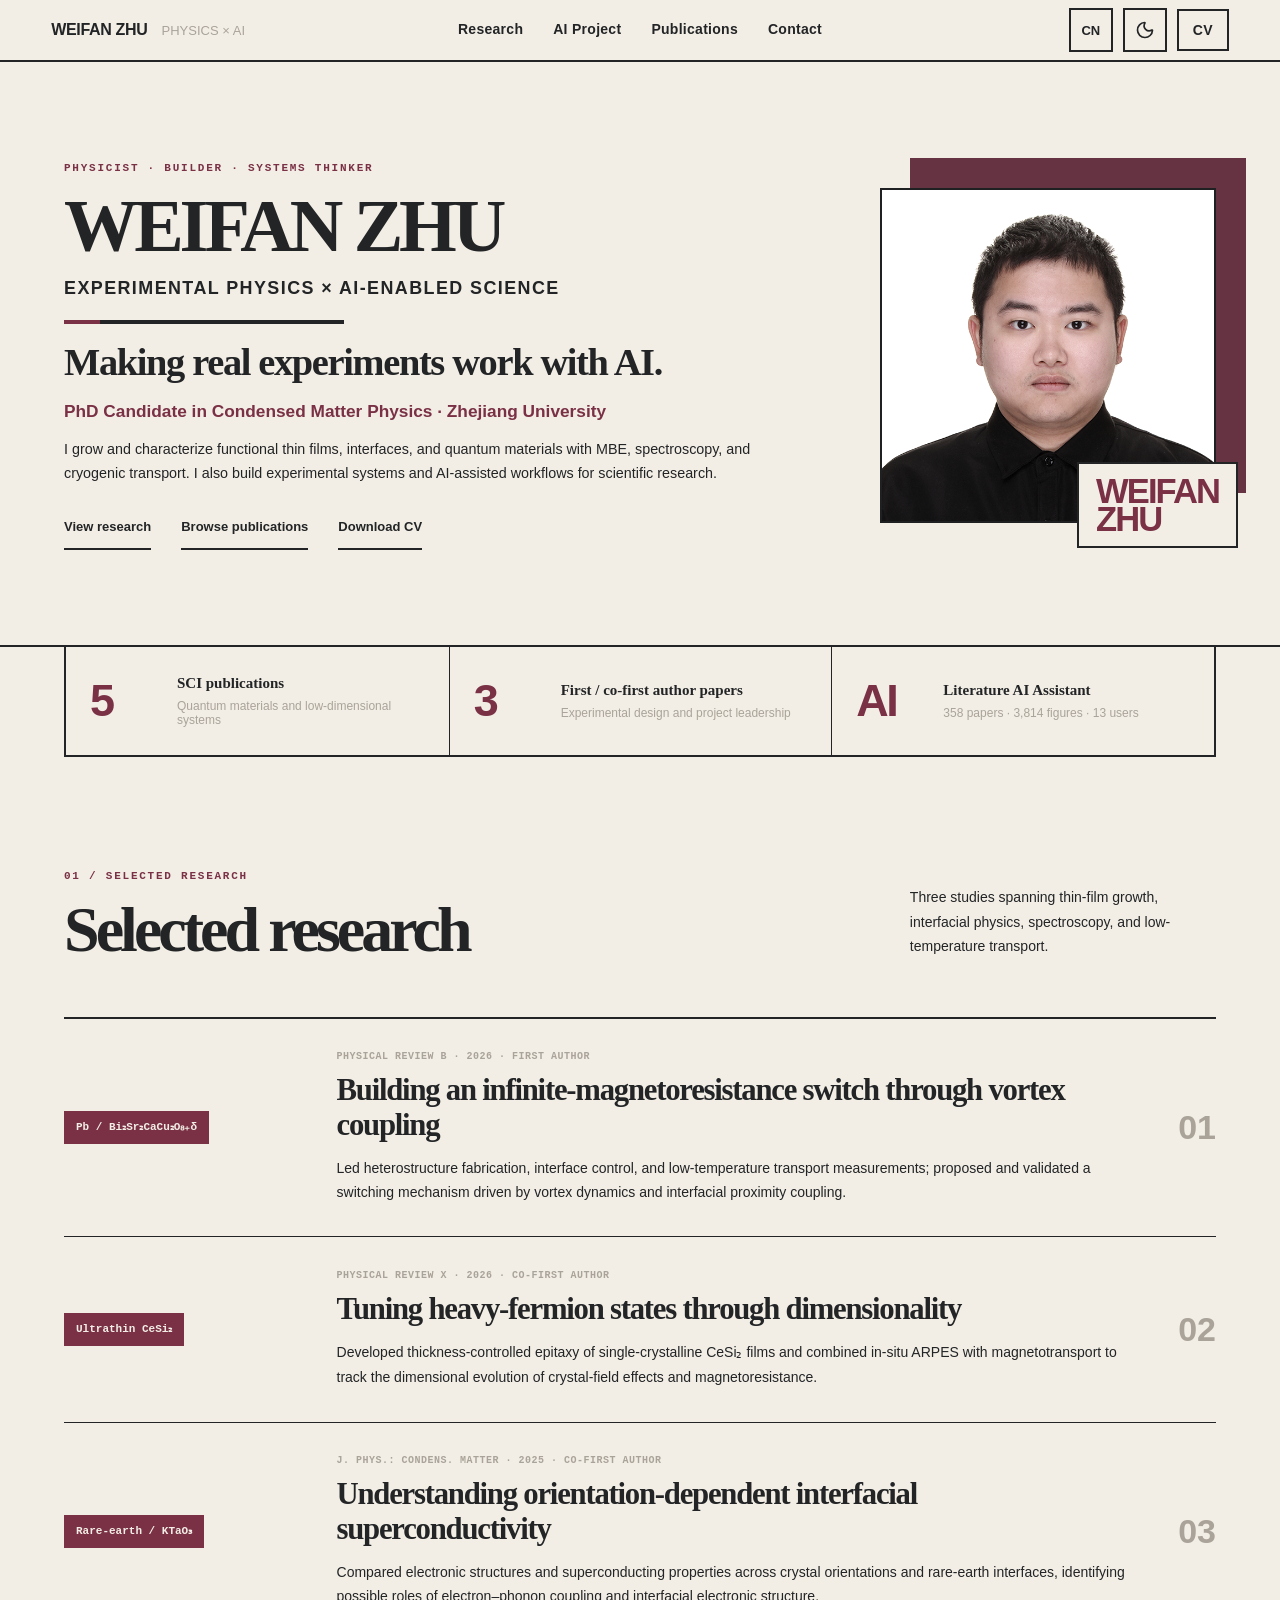
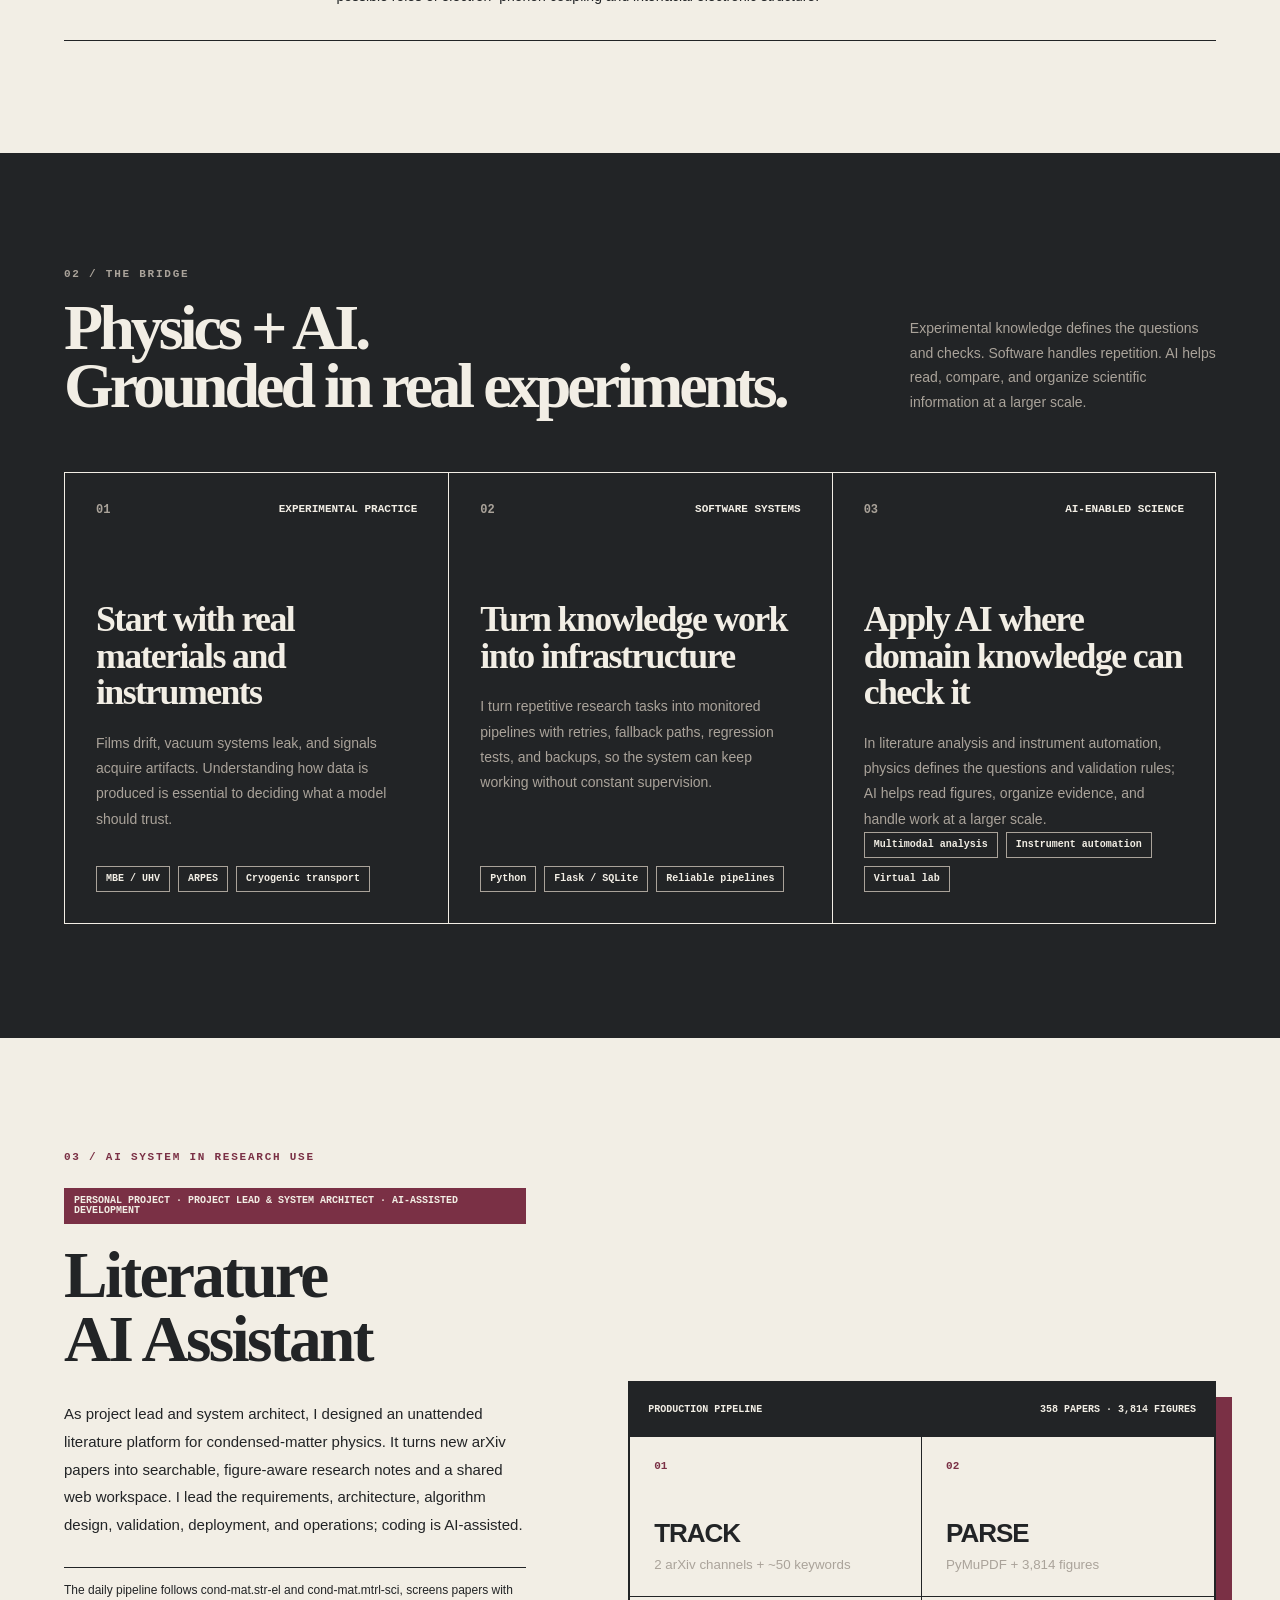
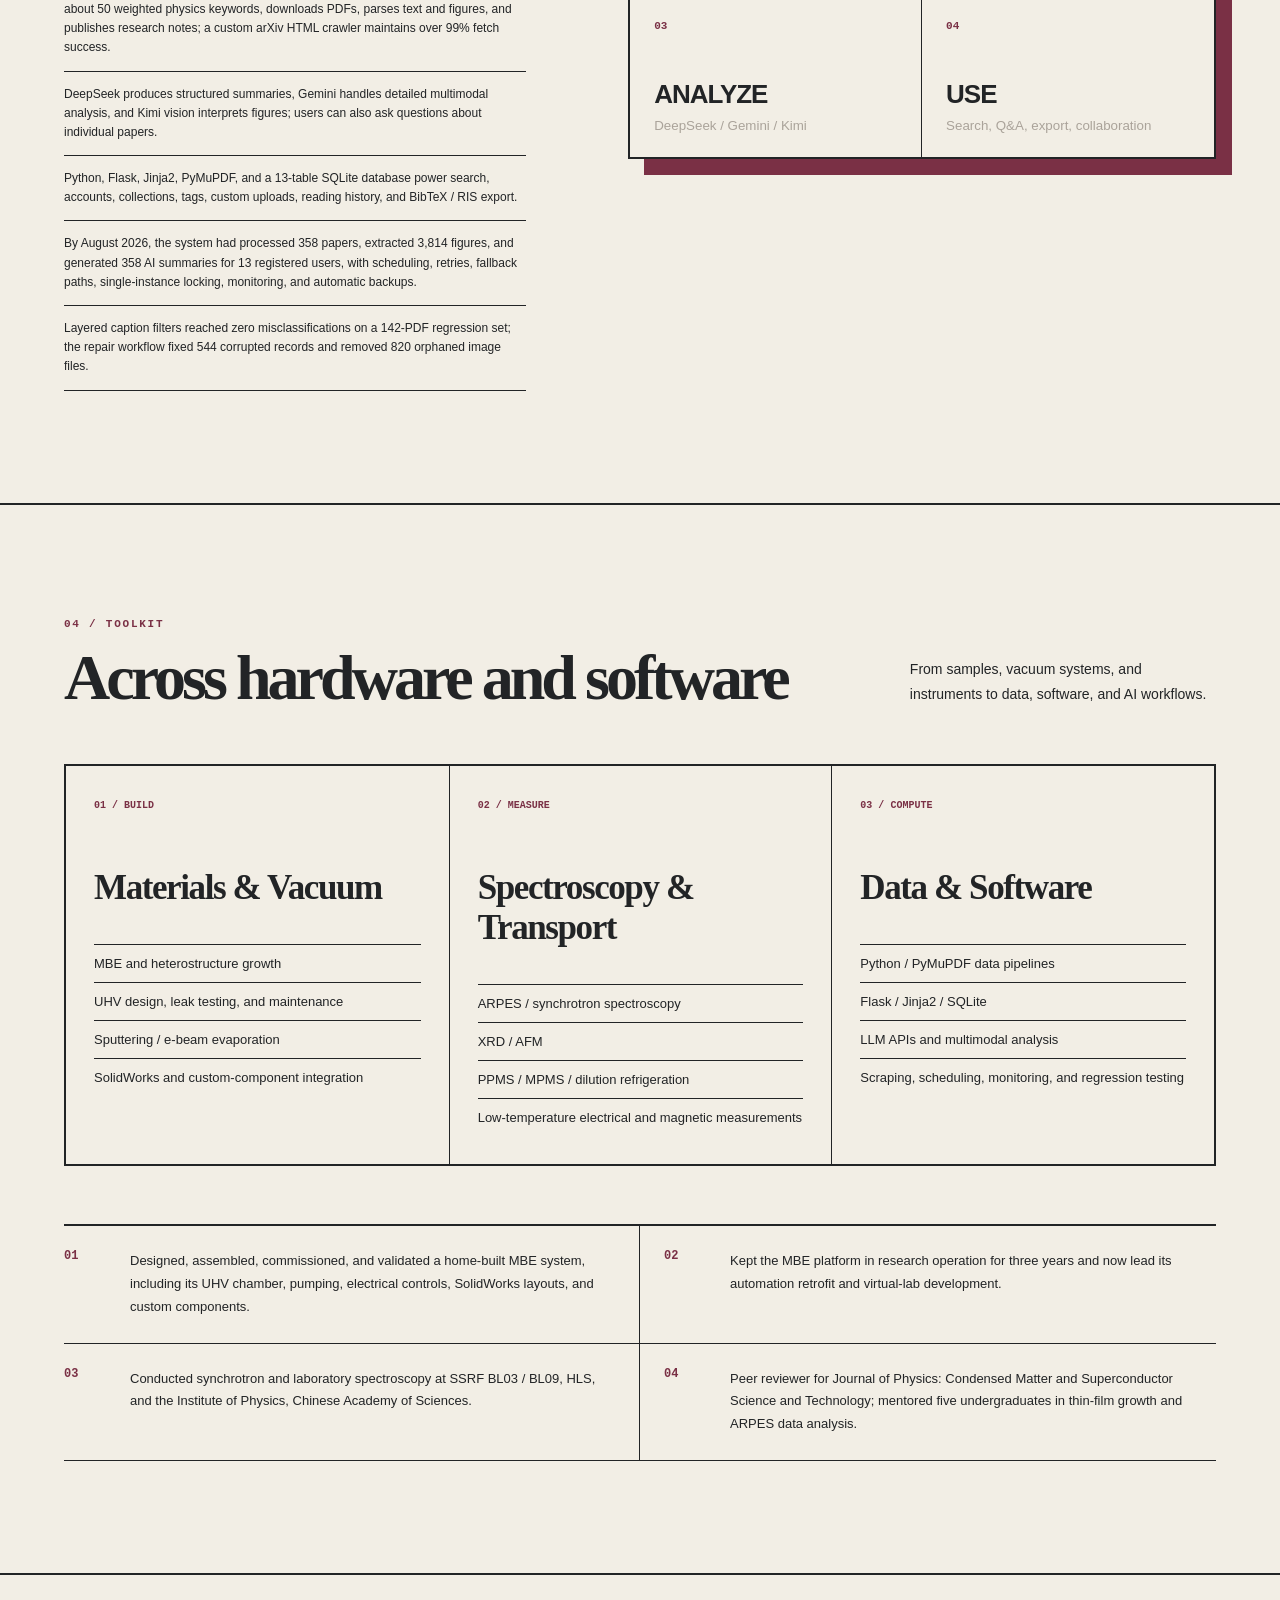
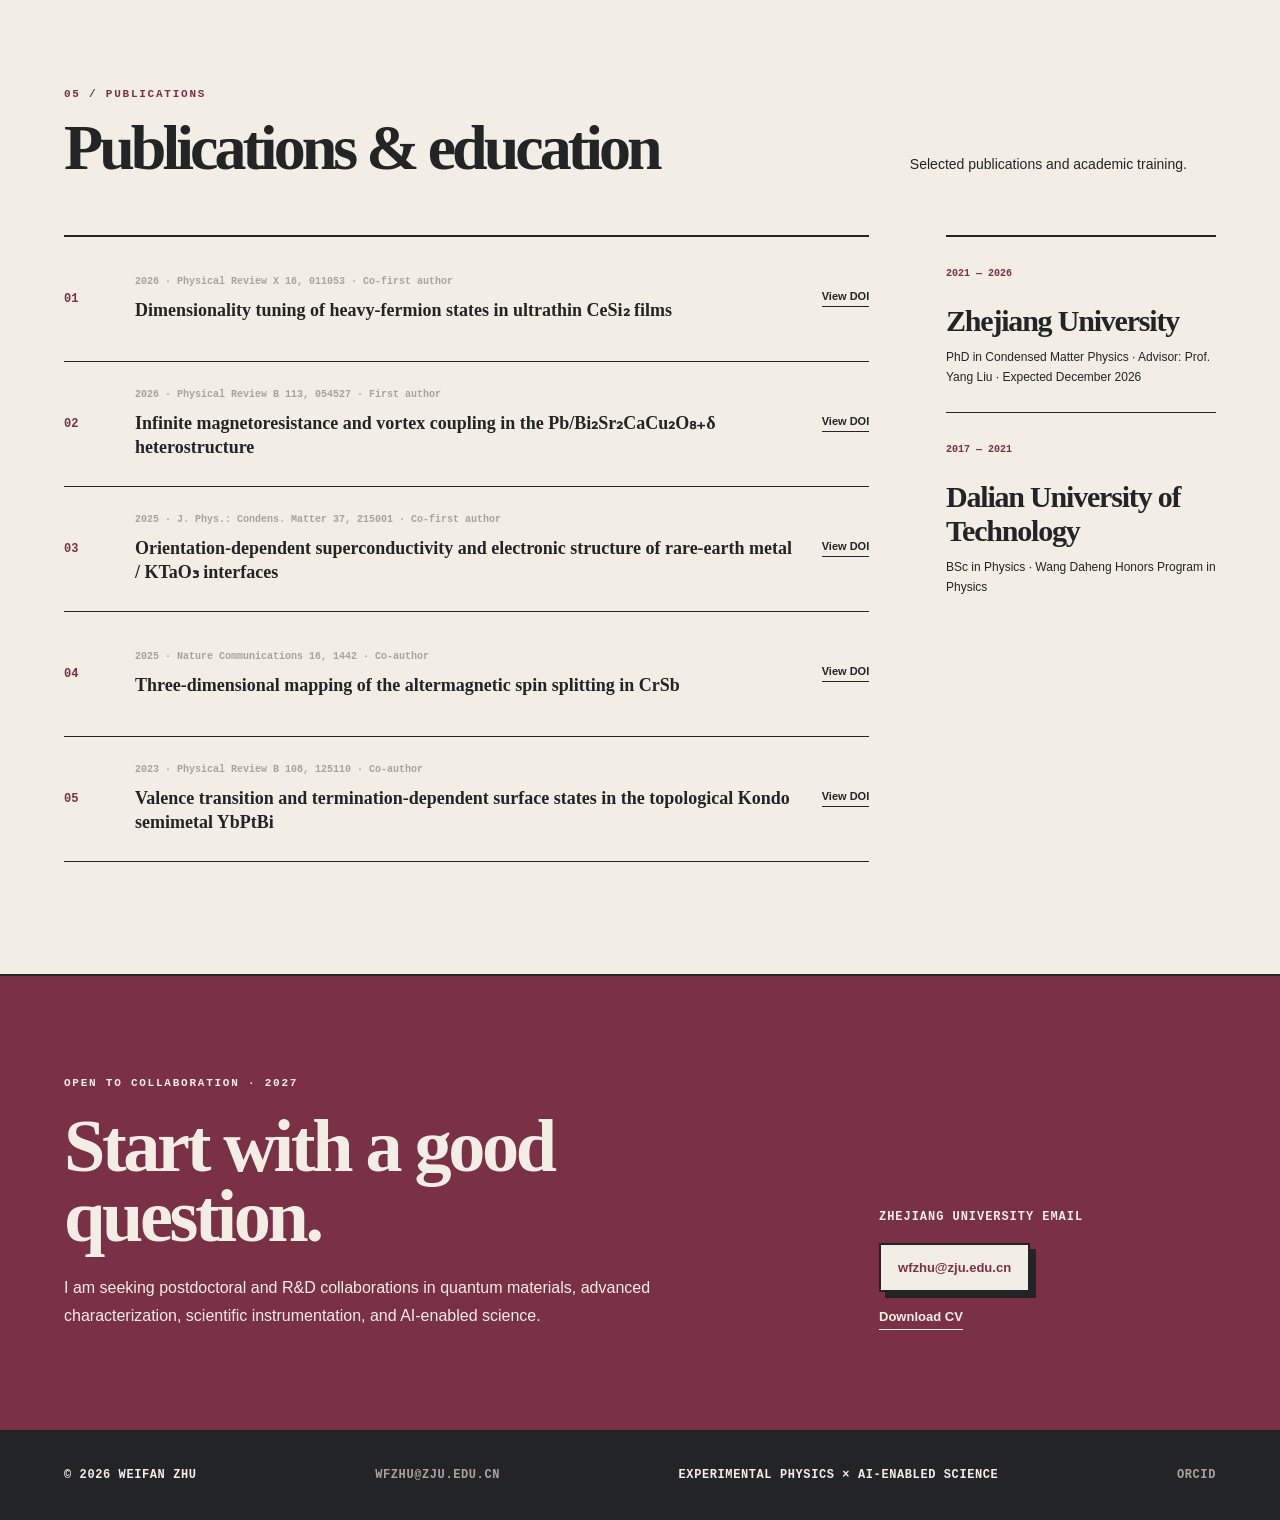
==== commit 3c96964b: "Publish updated portfolio content" ====
--- a/index.html
+++ b/index.html
@@ -1,4 +1,4 @@
-<!DOCTYPE html><html lang="en" data-theme="light"><head><meta charSet="utf-8"/><meta name="viewport" content="width=device-width, initial-scale=1"/><link rel="preload" as="image" href="/weifan-zhu.jpg"/><link rel="stylesheet" href="/_next/static/chunks/16qi3ryfqttda.css" data-precedence="next"/><link rel="preload" as="script" fetchPriority="low" href="/_next/static/chunks/09kwoh_awbwp1.js"/><script src="/_next/static/chunks/004hxx9q~_9l4.js" async=""></script><script src="/_next/static/chunks/0ywrhy0b~3w7d.js" async=""></script><script src="/_next/static/chunks/0n8o7g_rfnc4s.js" async=""></script><script src="/_next/static/chunks/turbopack-0r_64qu9q38-_.js" async=""></script><script src="/_next/static/chunks/0vvjzrq~mcjnk.js" async=""></script><script src="/_next/static/chunks/0tfwlx0msk~28.js" async=""></script><script src="/_next/static/chunks/052vjkohq~ywe.js" async=""></script><title>Weifan Zhu · Experimental Physics × AI-enabled Science</title><meta name="description" content="A condensed-matter physics PhD candidate connecting quantum-material experiments, scientific instruments, and AI-enabled science."/><meta property="og:title" content="Weifan Zhu · Experimental Physics × AI-enabled Science"/><meta property="og:description" content="A condensed-matter physics PhD candidate connecting quantum-material experiments, scientific instruments, and AI-enabled science."/><meta property="og:image" content="https://weifan-zhu.github.io/og.png"/><meta property="og:image:width" content="1735"/><meta property="og:image:height" content="907"/><meta property="og:image:alt" content="Weifan Zhu · Experimental Physics × AI-enabled Science"/><meta property="og:type" content="website"/><meta name="twitter:card" content="summary_large_image"/><meta name="twitter:title" content="Weifan Zhu · Experimental Physics × AI-enabled Science"/><meta name="twitter:description" content="A condensed-matter physics PhD candidate connecting quantum-material experiments, scientific instruments, and AI-enabled science."/><meta name="twitter:image" content="https://weifan-zhu.github.io/og.png"/><script data-theme-init="true">(() => {
+<!DOCTYPE html><html lang="en" data-theme="light"><head><meta charSet="utf-8"/><meta name="viewport" content="width=device-width, initial-scale=1"/><link rel="preload" as="image" href="/weifan-zhu.jpg"/><link rel="stylesheet" href="/_next/static/chunks/16qi3ryfqttda.css" data-precedence="next"/><link rel="preload" as="script" fetchPriority="low" href="/_next/static/chunks/0mrt30rb3e~gk.js"/><script src="/_next/static/chunks/07jo_yow~fw4v.js" async=""></script><script src="/_next/static/chunks/0vl0u_6g9ygms.js" async=""></script><script src="/_next/static/chunks/0x0x3lbnnjjc_.js" async=""></script><script src="/_next/static/chunks/turbopack-0qxjdv~_4z3h..js" async=""></script><script src="/_next/static/chunks/11.-nxxvmek9..js" async=""></script><script src="/_next/static/chunks/0jnf1ah_7txae.js" async=""></script><script src="/_next/static/chunks/0-jtbq96lyaab.js" async=""></script><title>Weifan Zhu · Experimental Physics × AI-enabled Science</title><meta name="description" content="A condensed-matter physics PhD candidate connecting quantum-material experiments, scientific instruments, and AI-enabled science."/><meta property="og:title" content="Weifan Zhu · Experimental Physics × AI-enabled Science"/><meta property="og:description" content="A condensed-matter physics PhD candidate connecting quantum-material experiments, scientific instruments, and AI-enabled science."/><meta property="og:image" content="https://weifan-zhu.github.io/og.png"/><meta property="og:image:width" content="1735"/><meta property="og:image:height" content="907"/><meta property="og:image:alt" content="Weifan Zhu · Experimental Physics × AI-enabled Science"/><meta property="og:type" content="website"/><meta name="twitter:card" content="summary_large_image"/><meta name="twitter:title" content="Weifan Zhu · Experimental Physics × AI-enabled Science"/><meta name="twitter:description" content="A condensed-matter physics PhD candidate connecting quantum-material experiments, scientific instruments, and AI-enabled science."/><meta name="twitter:image" content="https://weifan-zhu.github.io/og.png"/><script data-theme-init="true">(() => {
   const key = "weifan-portfolio-theme";
   let value = "light";
   try {
@@ -7,4 +7,4 @@
   } catch {}
   document.documentElement.dataset.theme = value;
   document.documentElement.style.colorScheme = value;
-})();</script><script src="/_next/static/chunks/03~yq9q893hmn.js" noModule=""></script></head><body><div hidden=""><!--$--><!--/$--></div><main class="journal-page" lang="en"><nav class="journal-nav" aria-label="Main navigation"><a class="journal-brand" href="/"><strong>WEIFAN ZHU</strong><span>PHYSICS × AI</span></a><div class="journal-nav-links"><a href="#research">Research</a><a href="#ai-project">AI Project</a><a href="#publications">Publications</a><a href="#contact">Contact</a></div><div class="journal-nav-actions"><a class="journal-language-toggle" aria-label="Switch to Chinese" href="/zh/">CN</a><button type="button" class="journal-theme-toggle" data-theme-toggle="true" aria-label="Switch to dark theme" aria-pressed="false"><svg xmlns="http://www.w3.org/2000/svg" width="24" height="24" viewBox="0 0 24 24" fill="none" stroke="currentColor" stroke-width="2" stroke-linecap="round" stroke-linejoin="round" class="lucide lucide-moon journal-theme-icon journal-theme-icon-moon" aria-hidden="true"><path d="M20.985 12.486a9 9 0 1 1-9.473-9.472c.405-.022.617.46.402.803a6 6 0 0 0 8.268 8.268c.344-.215.825-.004.803.401"></path></svg><svg xmlns="http://www.w3.org/2000/svg" width="24" height="24" viewBox="0 0 24 24" fill="none" stroke="currentColor" stroke-width="2" stroke-linecap="round" stroke-linejoin="round" class="lucide lucide-sun journal-theme-icon journal-theme-icon-sun" aria-hidden="true"><circle cx="12" cy="12" r="4"></circle><path d="M12 2v2"></path><path d="M12 20v2"></path><path d="m4.93 4.93 1.41 1.41"></path><path d="m17.66 17.66 1.41 1.41"></path><path d="M2 12h2"></path><path d="M20 12h2"></path><path d="m6.34 17.66-1.41 1.41"></path><path d="m19.07 4.93-1.41 1.41"></path></svg></button><a class="journal-nav-cv" href="/Weifan_Zhu_CV.docx" download="">CV</a></div></nav><section class="journal-hero" aria-labelledby="hero-title"><div class="journal-hero-copy"><p class="journal-eyebrow">PHYSICIST · BUILDER · SYSTEMS THINKER</p><h1 id="hero-title">WEIFAN ZHU</h1><p class="journal-focus-line">EXPERIMENTAL PHYSICS × AI-ENABLED SCIENCE</p><div class="journal-title-rule" aria-hidden="true"></div><h2>Making real experiments work with AI.</h2><p class="journal-role">PhD Candidate in Condensed Matter Physics · Zhejiang University</p><p class="journal-intro">I investigate quantum materials, low-dimensional systems, and superconducting heterostructures, while building software and AI workflows that turn experimental data into faster, more reliable scientific decisions.</p><div class="journal-hero-links" aria-label="Quick links"><a href="#research">View research</a><a href="#publications">Browse publications</a><a href="/Weifan_Zhu_CV.docx" download="">Download CV</a></div></div><figure class="journal-portrait"><img alt="Portrait of Weifan Zhu" width="720" height="720" decoding="async" data-nimg="1" style="color:transparent" src="/weifan-zhu.jpg"/><figcaption>WEIFAN<br/>ZHU</figcaption></figure></section><section class="journal-evidence" aria-label="Research and project overview"><article aria-label="5 SCI publications"><strong>5</strong><div><h2>SCI publications</h2><p>Quantum materials and low-dimensional systems</p></div></article><article aria-label="3 First / co-first author papers"><strong>3</strong><div><h2>First / co-first author papers</h2><p>Experimental design and project leadership</p></div></article><article aria-label="AI Literature AI Assistant"><strong>AI</strong><div><h2>Literature AI Assistant</h2><p>A production research platform</p></div></article></section><section class="journal-section journal-research" id="research"><header class="journal-section-heading"><div><p class="journal-eyebrow">01 / SELECTED RESEARCH</p><h2>Selected research</h2></div><p>Three questions spanning materials growth, advanced characterization, low-temperature transport, and physical mechanisms.</p></header><div class="journal-research-list"><article><span class="journal-material">Pb / Bi₂Sr₂CaCu₂O₈₊δ</span><div class="journal-research-copy"><p>Physical Review B · 2026 · First author</p><h3>Building an infinite-magnetoresistance switch through vortex coupling</h3><p>Led heterostructure fabrication, interface control, and low-temperature transport measurements; proposed and validated a switching mechanism driven by vortex dynamics and interfacial proximity coupling.</p></div><span class="journal-index">01</span></article><article><span class="journal-material">Ultrathin CeSi₂</span><div class="journal-research-copy"><p>Physical Review X · 2026 · Co-first author</p><h3>Tuning heavy-fermion states through dimensionality</h3><p>Developed thickness-controlled epitaxy of single-crystalline CeSi₂ films and combined in-situ ARPES with magnetotransport to track the dimensional evolution of crystal-field effects and magnetoresistance.</p></div><span class="journal-index">02</span></article><article><span class="journal-material">Rare-earth / KTaO₃</span><div class="journal-research-copy"><p>J. Phys.: Condens. Matter · 2025 · Co-first author</p><h3>Understanding orientation-dependent interfacial superconductivity</h3><p>Compared electronic structures and superconducting properties across crystal orientations and rare-earth interfaces, identifying possible roles of electron–phonon coupling and interfacial electronic structure.</p></div><span class="journal-index">03</span></article></div></section><section class="journal-bridge" id="bridge"><header class="journal-section-heading journal-section-heading-inverse"><div><p class="journal-eyebrow">02 / THE BRIDGE</p><h2>Physics + AI.<br/>Grounded in real experiments.</h2></div><p>Experimental practice sets the constraints, software systems create leverage, and AI expands the speed and scale of research.</p></header><div class="journal-bridge-grid"><article><div class="journal-bridge-meta"><span>01</span><p>Experimental practice</p></div><h3>Start with real materials and instruments</h3><p>Films drift, vacuum systems leak, and signals acquire artifacts. Understanding how data is produced is essential to deciding what a model should trust.</p><ul><li>MBE / UHV</li><li>ARPES</li><li>Cryogenic transport</li></ul></article><article><div class="journal-bridge-meta"><span>02</span><p>Software systems</p></div><h3>Turn knowledge work into infrastructure</h3><p>I convert repetitive information processing into reliable pipelines, leaving researchers more time for judgment, experiment design, and scientific decisions.</p><ul><li>Python</li><li>Flask / SQLite</li><li>LLM workflows</li></ul></article><article><div class="journal-bridge-meta"><span>03</span><p>AI-enabled science</p></div><h3>Make experiments and AI work together</h3><p>I connect experimental knowledge, trustworthy data, and automation for autonomous laboratories, intelligent instruments, scientific imaging, and materials discovery.</p><ul><li>Trusted data</li><li>Automation</li><li>Scientific discovery</li></ul></article></div></section><section class="journal-section journal-ai" id="ai-project"><div class="journal-ai-copy"><p class="journal-eyebrow">03 / PRODUCTION AI PROJECT</p><span class="journal-kicker">Personal project · AI-assisted development</span><h2>Literature<br/>AI Assistant</h2><p>I designed and operate an unattended literature intelligence platform for condensed-matter researchers. It tracks new arXiv papers, filters them with domain-specific physics keywords, parses PDFs and figures, routes multimodal analysis across several LLMs, and turns the results into a searchable collaboration workspace.</p><ul><li>Tracks cond-mat.str-el and cond-mat.mtrl-sci with about 50 weighted physics keywords; a resilient HTML crawler maintains over 99% production fetch success.</li><li>Combines DeepSeek structured summaries, Gemini multimodal analysis, and Kimi vision for figure interpretation and paper-level Q&amp;A.</li><li>Flask, Jinja2, and SQLite power authentication, search, collections, tags, uploads, reading history, and BibTeX / RIS export.</li><li>Production corpus: 358 papers, 3,814 figures, 358 AI summaries, and 13 registered users, supported by scheduling, retries, monitoring, and backups.</li><li>Resolved caption-versus-citation parsing errors with layered filters and validated the repair on a 142-PDF regression set with zero errors.</li></ul></div><div class="journal-pipeline" aria-label="Literature AI Assistant workflow"><div class="journal-pipeline-header"><span>PRODUCTION PIPELINE</span><span>358 PAPERS · 13 USERS</span></div><ol><li><span>01</span><strong>TRACK</strong><small>arXiv + weighted keywords</small></li><li><span>02</span><strong>PARSE</strong><small>PDFs + 3,814 figures</small></li><li><span>03</span><strong>ANALYZE</strong><small>DeepSeek / Gemini / Kimi</small></li><li><span>04</span><strong>COLLABORATE</strong><small>Searchable team workspace</small></li></ol></div></section><section class="journal-section journal-toolkit"><header class="journal-section-heading"><div><p class="journal-eyebrow">04 / TOOLKIT</p><h2>Across hardware and software</h2></div><p>From samples, vacuum systems, and instruments to data, software, and AI workflows.</p></header><div class="journal-skill-grid"><article><span>0<!-- -->1<!-- --> / <!-- -->Build</span><h3>Materials &amp; Vacuum</h3><ul><li>Molecular beam epitaxy</li><li>Sputtering / e-beam evaporation</li><li>UHV design, leak testing, and maintenance</li><li>Single-crystal films and heterostructures</li></ul></article><article><span>0<!-- -->2<!-- --> / <!-- -->Measure</span><h3>Spectroscopy &amp; Transport</h3><ul><li>ARPES / synchrotron spectroscopy</li><li>XRD / SEM / AFM</li><li>PPMS / MPMS / dilution refrigeration</li><li>Low-temperature electrical and magnetic transport</li></ul></article><article><span>0<!-- -->3<!-- --> / <!-- -->Compute</span><h3>Data &amp; Software</h3><ul><li>Python / MATLAB data analysis</li><li>Flask / SQLite full-stack development</li><li>LLM APIs and automated workflows</li><li>Scientific visualization and experiment planning</li></ul></article></div><div class="journal-highlights"><article><span>0<!-- -->1</span><p>Led the design, construction, upgrade, and maintenance of the laboratory&#x27;s second MBE ultrahigh-vacuum thin-film deposition system.</p></article><article><span>0<!-- -->2</span><p>Conducted synchrotron and laboratory spectroscopy at SSRF BL03 / BL09, HLS, and the Institute of Physics, Chinese Academy of Sciences.</p></article><article><span>0<!-- -->3</span><p>Peer reviewer for Journal of Physics: Condensed Matter and Superconductor Science and Technology.</p></article><article><span>0<!-- -->4</span><p>University Physics Laboratory teaching assistant; mentored five undergraduates in thin-film growth and ARPES data analysis.</p></article></div></section><section class="journal-section journal-output" id="publications"><header class="journal-section-heading"><div><p class="journal-eyebrow">05 / PUBLICATIONS</p><h2>Publications &amp; education</h2></div><p>Selected publications and academic training.</p></header><div class="journal-output-grid"><div class="journal-papers"><a href="https://doi.org/10.1103/fyjf-rwdq" target="_blank" rel="noreferrer"><span>01</span><div><p>2026<!-- --> · <!-- -->Physical Review X 16, 011053<!-- --> · <!-- -->Co-first author</p><h3>Dimensionality tuning of heavy-fermion states in ultrathin CeSi₂ films</h3></div><strong>View DOI</strong></a><a href="https://doi.org/10.1103/f9fg-wvkm" target="_blank" rel="noreferrer"><span>02</span><div><p>2026<!-- --> · <!-- -->Physical Review B 113, 054527<!-- --> · <!-- -->First author</p><h3>Infinite magnetoresistance and vortex coupling in the Pb/Bi₂Sr₂CaCu₂O₈₊δ heterostructure</h3></div><strong>View DOI</strong></a><a href="https://doi.org/10.1088/1361-648X/add2bf" target="_blank" rel="noreferrer"><span>03</span><div><p>2025<!-- --> · <!-- -->J. Phys.: Condens. Matter 37, 215001<!-- --> · <!-- -->Co-first author</p><h3>Orientation-dependent superconductivity and electronic structure of rare-earth metal / KTaO₃ interfaces</h3></div><strong>View DOI</strong></a><a href="https://doi.org/10.1038/s41467-025-56647-7" target="_blank" rel="noreferrer"><span>04</span><div><p>2025<!-- --> · <!-- -->Nature Communications 16, 1442<!-- --> · <!-- -->Co-author</p><h3>Three-dimensional mapping of the altermagnetic spin splitting in CrSb</h3></div><strong>View DOI</strong></a><a href="https://doi.org/10.1103/PhysRevB.108.125110" target="_blank" rel="noreferrer"><span>05</span><div><p>2023<!-- --> · <!-- -->Physical Review B 108, 125110<!-- --> · <!-- -->Co-author</p><h3>Valence transition and termination-dependent surface states in the topological Kondo semimetal YbPtBi</h3></div><strong>View DOI</strong></a></div><aside class="journal-timeline" aria-label="Education"><article><span>2021 — 2026</span><h3>Zhejiang University</h3><p>PhD in Condensed Matter Physics · Advisor: Prof. Yang Liu · Expected December 2026</p></article><article><span>2017 — 2021</span><h3>Dalian University of Technology</h3><p>BSc in Physics · Wang Daheng Honors Program in Physics</p></article></aside></div></section><section class="journal-contact" id="contact"><div><p class="journal-eyebrow">OPEN TO COLLABORATION · 2027</p><h2>Start with a good question.</h2><p>I am seeking postdoctoral and R&amp;D collaborations in quantum materials, advanced characterization, scientific instrumentation, and AI-enabled science.</p></div><div class="journal-contact-actions"><span class="journal-contact-label">Zhejiang University email</span><a class="journal-primary-action" href="mailto:wfzhu@zju.edu.cn">wfzhu@zju.edu.cn</a><a href="/Weifan_Zhu_CV.docx" download="">Download CV</a></div></section><footer class="journal-footer"><span>© 2026 Weifan Zhu</span><a href="mailto:wfzhu@zju.edu.cn">wfzhu@zju.edu.cn</a><span>Experimental physics × AI-enabled science</span><a href="https://orcid.org/0000-0002-8206-4336" target="_blank" rel="noreferrer">ORCID</a></footer></main><!--$--><!--/$--><script src="/_next/static/chunks/09kwoh_awbwp1.js" id="_R_" async=""></script><script>(self.__next_f=self.__next_f||[]).push([0])</script><script>self.__next_f.push([1,"1:\"$Sreact.fragment\"\n2:I[8218,[\"/_next/static/chunks/0vvjzrq~mcjnk.js\",\"/_next/static/chunks/0tfwlx0msk~28.js\"],\"default\"]\n3:I[92939,[\"/_next/static/chunks/0vvjzrq~mcjnk.js\",\"/_next/static/chunks/0tfwlx0msk~28.js\"],\"default\"]\n4:I[84854,[\"/_next/static/chunks/0vvjzrq~mcjnk.js\",\"/_next/static/chunks/0tfwlx0msk~28.js\",\"/_next/static/chunks/052vjkohq~ywe.js\"],\"\"]\n5:I[81902,[\"/_next/static/chunks/0vvjzrq~mcjnk.js\",\"/_next/static/chunks/0tfwlx0msk~28.js\",\"/_next/static/chunks/052vjkohq~ywe.js\"],\"ThemeToggle\"]\n13:I[63625,[\"/_next/static/chunks/0vvjzrq~mcjnk.js\",\"/_next/static/chunks/0tfwlx0msk~28.js\"],\"default\",1]\n:HL[\"/_next/static/chunks/16qi3ryfqttda.css\",\"style\"]\n"])</script><script>self.__next_f.push([1,"0:{\"P\":null,\"c\":[\"\",\"\"],\"q\":\"\",\"i\":false,\"f\":[[[\"\",{\"children\":[\"__PAGE__\",{}]},\"$undefined\",\"$undefined\",16],[[\"$\",\"$1\",\"c\",{\"children\":[[[\"$\",\"link\",\"0\",{\"rel\":\"stylesheet\",\"href\":\"/_next/static/chunks/16qi3ryfqttda.css\",\"precedence\":\"next\",\"crossOrigin\":\"$undefined\",\"nonce\":\"$undefined\"}],[\"$\",\"script\",\"script-0\",{\"src\":\"/_next/static/chunks/0vvjzrq~mcjnk.js\",\"async\":true,\"nonce\":\"$undefined\"}],[\"$\",\"script\",\"script-1\",{\"src\":\"/_next/static/chunks/0tfwlx0msk~28.js\",\"async\":true,\"nonce\":\"$undefined\"}]],[\"$\",\"html\",null,{\"lang\":\"en\",\"data-theme\":\"light\",\"suppressHydrationWarning\":true,\"children\":[[\"$\",\"head\",null,{\"children\":[\"$\",\"script\",null,{\"data-theme-init\":true,\"dangerouslySetInnerHTML\":{\"__html\":\"(() =\u003e {\\n  const key = \\\"weifan-portfolio-theme\\\";\\n  let value = \\\"light\\\";\\n  try {\\n    const saved = window.localStorage.getItem(key);\\n    if (saved === \\\"light\\\" || saved === \\\"dark\\\") value = saved;\\n  } catch {}\\n  document.documentElement.dataset.theme = value;\\n  document.documentElement.style.colorScheme = value;\\n})();\"}}]}],[\"$\",\"body\",null,{\"children\":[\"$\",\"$L2\",null,{\"parallelRouterKey\":\"children\",\"error\":\"$undefined\",\"errorStyles\":\"$undefined\",\"errorScripts\":\"$undefined\",\"template\":[\"$\",\"$L3\",null,{}],\"templateStyles\":\"$undefined\",\"templateScripts\":\"$undefined\",\"notFound\":[[[\"$\",\"title\",null,{\"children\":\"404: This page could not be found.\"}],[\"$\",\"div\",null,{\"style\":{\"fontFamily\":\"system-ui,\\\"Segoe UI\\\",Roboto,Helvetica,Arial,sans-serif,\\\"Apple Color Emoji\\\",\\\"Segoe UI Emoji\\\"\",\"height\":\"100vh\",\"textAlign\":\"center\",\"display\":\"flex\",\"flexDirection\":\"column\",\"alignItems\":\"center\",\"justifyContent\":\"center\"},\"children\":[\"$\",\"div\",null,{\"children\":[[\"$\",\"style\",null,{\"dangerouslySetInnerHTML\":{\"__html\":\"body{color:#000;background:#fff;margin:0}.next-error-h1{border-right:1px solid rgba(0,0,0,.3)}@media (prefers-color-scheme:dark){body{color:#fff;background:#000}.next-error-h1{border-right:1px solid rgba(255,255,255,.3)}}\"}}],[\"$\",\"h1\",null,{\"className\":\"next-error-h1\",\"style\":{\"display\":\"inline-block\",\"margin\":\"0 20px 0 0\",\"padding\":\"0 23px 0 0\",\"fontSize\":24,\"fontWeight\":500,\"verticalAlign\":\"top\",\"lineHeight\":\"49px\"},\"children\":404}],[\"$\",\"div\",null,{\"style\":{\"display\":\"inline-block\"},\"children\":[\"$\",\"h2\",null,{\"style\":{\"fontSize\":14,\"fontWeight\":400,\"lineHeight\":\"49px\",\"margin\":0},\"children\":\"This page could not be found.\"}]}]]}]}]],[]],\"forbidden\":\"$undefined\",\"unauthorized\":\"$undefined\"}]}]]}]]}],{\"children\":[[\"$\",\"$1\",\"c\",{\"children\":[[\"$\",\"main\",null,{\"className\":\"journal-page\",\"lang\":\"en\",\"children\":[[\"$\",\"nav\",null,{\"className\":\"journal-nav\",\"aria-label\":\"Main navigation\",\"children\":[[\"$\",\"$L4\",null,{\"className\":\"journal-brand\",\"href\":\"/\",\"children\":[[\"$\",\"strong\",null,{\"children\":\"WEIFAN ZHU\"}],[\"$\",\"span\",null,{\"children\":\"PHYSICS × AI\"}]]}],[\"$\",\"div\",null,{\"className\":\"journal-nav-links\",\"children\":[[\"$\",\"a\",null,{\"href\":\"#research\",\"children\":\"Research\"}],[\"$\",\"a\",null,{\"href\":\"#ai-project\",\"children\":\"AI Project\"}],[\"$\",\"a\",null,{\"href\":\"#publications\",\"children\":\"Publications\"}],[\"$\",\"a\",null,{\"href\":\"#contact\",\"children\":\"Contact\"}]]}],[\"$\",\"div\",null,{\"className\":\"journal-nav-actions\",\"children\":[[\"$\",\"$L4\",null,{\"className\":\"journal-language-toggle\",\"href\":\"/zh/\",\"aria-label\":\"Switch to Chinese\",\"children\":\"CN\"}],[\"$\",\"$L5\",null,{\"language\":\"en\"}],[\"$\",\"a\",null,{\"className\":\"journal-nav-cv\",\"href\":\"/Weifan_Zhu_CV.docx\",\"download\":true,\"children\":\"CV\"}]]}]]}],[\"$\",\"section\",null,{\"className\":\"journal-hero\",\"aria-labelledby\":\"hero-title\",\"children\":[[\"$\",\"div\",null,{\"className\":\"journal-hero-copy\",\"children\":[[\"$\",\"p\",null,{\"className\":\"journal-eyebrow\",\"children\":\"PHYSICIST · BUILDER · SYSTEMS THINKER\"}],[\"$\",\"h1\",null,{\"id\":\"hero-title\",\"children\":\"WEIFAN ZHU\"}],[\"$\",\"p\",null,{\"className\":\"journal-focus-line\",\"children\":\"EXPERIMENTAL PHYSICS × AI-ENABLED SCIENCE\"}],[\"$\",\"div\",null,{\"className\":\"journal-title-rule\",\"aria-hidden\":\"true\"}],[\"$\",\"h2\",null,{\"children\":\"Making real experiments work with AI.\"}],[\"$\",\"p\",null,{\"className\":\"journal-role\",\"children\":\"PhD Candidate in Condensed Matter Physics · Zhejiang University\"}],[\"$\",\"p\",null,{\"className\":\"journal-intro\",\"children\":\"I investigate quantum materials, low-dimensional systems, and superconducting heterostructures, while building software and AI workflows that turn experimental data into faster, more reliable scientific decisions.\"}],[\"$\",\"div\",null,{\"className\":\"journal-hero-links\",\"aria-label\":\"Quick links\",\"children\":[[\"$\",\"a\",null,{\"href\":\"#research\",\"children\":\"View research\"}],[\"$\",\"a\",null,{\"href\":\"#publications\",\"children\":\"Browse publications\"}],\"$L6\"]}]]}],\"$L7\"]}],\"$L8\",\"$L9\",\"$La\",\"$Lb\",\"$Lc\",\"$Ld\",\"$Le\",\"$Lf\"]}],[\"$L10\"],\"$L11\"]}],{},null,false,null]},null,false,null],\"$L12\",false]],\"m\":\"$undefined\",\"G\":[\"$13\",[\"$L14\"]],\"S\":true,\"h\":null,\"s\":\"$undefined\",\"l\":\"$undefined\",\"p\":\"$undefined\",\"d\":\"$undefined\",\"b\":\"BPmvxkLrlBRRD4p9vlGJU\"}\n"])</script><script>self.__next_f.push([1,"15:I[2602,[\"/_next/static/chunks/0vvjzrq~mcjnk.js\",\"/_next/static/chunks/0tfwlx0msk~28.js\",\"/_next/static/chunks/052vjkohq~ywe.js\"],\"Image\"]\n16:I[76739,[\"/_next/static/chunks/0vvjzrq~mcjnk.js\",\"/_next/static/chunks/0tfwlx0msk~28.js\"],\"OutletBoundary\"]\n17:\"$Sreact.suspense\"\n19:I[76739,[\"/_next/static/chunks/0vvjzrq~mcjnk.js\",\"/_next/static/chunks/0tfwlx0msk~28.js\"],\"ViewportBoundary\"]\n1b:I[76739,[\"/_next/static/chunks/0vvjzrq~mcjnk.js\",\"/_next/static/chunks/0tfwlx0msk~28.js\"],\"MetadataBoundary\"]\n6:[\"$\",\"a\",null,{\"href\":\"/Weifan_Zhu_CV.docx\",\"download\":true,\"children\":\"Download CV\"}]\n7:[\"$\",\"figure\",null,{\"className\":\"journal-portrait\",\"children\":[[\"$\",\"$L15\",null,{\"src\":\"/weifan-zhu.jpg\",\"width\":720,\"height\":720,\"priority\":true,\"alt\":\"Portrait of Weifan Zhu\"}],[\"$\",\"figcaption\",null,{\"children\":[\"WEIFAN\",[\"$\",\"br\",null,{}],\"ZHU\"]}]]}]\n8:[\"$\",\"section\",null,{\"className\":\"journal-evidence\",\"aria-label\":\"Research and project overview\",\"children\":[[\"$\",\"article\",\"SCI publications\",{\"aria-label\":\"5 SCI publications\",\"children\":[[\"$\",\"strong\",null,{\"children\":\"5\"}],[\"$\",\"div\",null,{\"children\":[[\"$\",\"h2\",null,{\"children\":\"SCI publications\"}],[\"$\",\"p\",null,{\"children\":\"Quantum materials and low-dimensional systems\"}]]}]]}],[\"$\",\"article\",\"First / co-first author papers\",{\"aria-label\":\"3 First / co-first author papers\",\"children\":[[\"$\",\"strong\",null,{\"children\":\"3\"}],[\"$\",\"div\",null,{\"children\":[[\"$\",\"h2\",null,{\"children\":\"First / co-first author papers\"}],[\"$\",\"p\",null,{\"children\":\"Experimental design and project leadership\"}]]}]]}],[\"$\",\"article\",\"Literature AI Assistant\",{\"aria-label\":\"AI Literature AI Assistant\",\"children\":[[\"$\",\"strong\",null,{\"children\":\"AI\"}],[\"$\",\"div\",null,{\"children\":[[\"$\",\"h2\",null,{\"children\":\"Literature AI Assistant\"}],[\"$\",\"p\",null,{\"children\":\"A production research platform\"}]]}]]}]]}]\n"])</script><script>self.__next_f.push([1,"9:[\"$\",\"section\",null,{\"className\":\"journal-section journal-research\",\"id\":\"research\",\"children\":[[\"$\",\"header\",null,{\"className\":\"journal-section-heading\",\"children\":[[\"$\",\"div\",null,{\"children\":[[\"$\",\"p\",null,{\"className\":\"journal-eyebrow\",\"children\":\"01 / SELECTED RESEARCH\"}],[\"$\",\"h2\",null,{\"children\":\"Selected research\"}]]}],[\"$\",\"p\",null,{\"children\":\"Three questions spanning materials growth, advanced characterization, low-temperature transport, and physical mechanisms.\"}]]}],[\"$\",\"div\",null,{\"className\":\"journal-research-list\",\"children\":[[\"$\",\"article\",\"01\",{\"children\":[[\"$\",\"span\",null,{\"className\":\"journal-material\",\"children\":\"Pb / Bi₂Sr₂CaCu₂O₈₊δ\"}],[\"$\",\"div\",null,{\"className\":\"journal-research-copy\",\"children\":[[\"$\",\"p\",null,{\"children\":\"Physical Review B · 2026 · First author\"}],[\"$\",\"h3\",null,{\"children\":\"Building an infinite-magnetoresistance switch through vortex coupling\"}],[\"$\",\"p\",null,{\"children\":\"Led heterostructure fabrication, interface control, and low-temperature transport measurements; proposed and validated a switching mechanism driven by vortex dynamics and interfacial proximity coupling.\"}]]}],[\"$\",\"span\",null,{\"className\":\"journal-index\",\"children\":\"01\"}]]}],[\"$\",\"article\",\"02\",{\"children\":[[\"$\",\"span\",null,{\"className\":\"journal-material\",\"children\":\"Ultrathin CeSi₂\"}],[\"$\",\"div\",null,{\"className\":\"journal-research-copy\",\"children\":[[\"$\",\"p\",null,{\"children\":\"Physical Review X · 2026 · Co-first author\"}],[\"$\",\"h3\",null,{\"children\":\"Tuning heavy-fermion states through dimensionality\"}],[\"$\",\"p\",null,{\"children\":\"Developed thickness-controlled epitaxy of single-crystalline CeSi₂ films and combined in-situ ARPES with magnetotransport to track the dimensional evolution of crystal-field effects and magnetoresistance.\"}]]}],[\"$\",\"span\",null,{\"className\":\"journal-index\",\"children\":\"02\"}]]}],[\"$\",\"article\",\"03\",{\"children\":[[\"$\",\"span\",null,{\"className\":\"journal-material\",\"children\":\"Rare-earth / KTaO₃\"}],[\"$\",\"div\",null,{\"className\":\"journal-research-copy\",\"children\":[[\"$\",\"p\",null,{\"children\":\"J. Phys.: Condens. Matter · 2025 · Co-first author\"}],[\"$\",\"h3\",null,{\"children\":\"Understanding orientation-dependent interfacial superconductivity\"}],[\"$\",\"p\",null,{\"children\":\"Compared electronic structures and superconducting properties across crystal orientations and rare-earth interfaces, identifying possible roles of electron–phonon coupling and interfacial electronic structure.\"}]]}],[\"$\",\"span\",null,{\"className\":\"journal-index\",\"children\":\"03\"}]]}]]}]]}]\n"])</script><script>self.__next_f.push([1,"a:[\"$\",\"section\",null,{\"className\":\"journal-bridge\",\"id\":\"bridge\",\"children\":[[\"$\",\"header\",null,{\"className\":\"journal-section-heading journal-section-heading-inverse\",\"children\":[[\"$\",\"div\",null,{\"children\":[[\"$\",\"p\",null,{\"className\":\"journal-eyebrow\",\"children\":\"02 / THE BRIDGE\"}],[\"$\",\"h2\",null,{\"children\":[\"Physics + AI.\",[\"$\",\"br\",null,{}],\"Grounded in real experiments.\"]}]]}],[\"$\",\"p\",null,{\"children\":\"Experimental practice sets the constraints, software systems create leverage, and AI expands the speed and scale of research.\"}]]}],[\"$\",\"div\",null,{\"className\":\"journal-bridge-grid\",\"children\":[[\"$\",\"article\",\"01\",{\"children\":[[\"$\",\"div\",null,{\"className\":\"journal-bridge-meta\",\"children\":[[\"$\",\"span\",null,{\"children\":\"01\"}],[\"$\",\"p\",null,{\"children\":\"Experimental practice\"}]]}],[\"$\",\"h3\",null,{\"children\":\"Start with real materials and instruments\"}],[\"$\",\"p\",null,{\"children\":\"Films drift, vacuum systems leak, and signals acquire artifacts. Understanding how data is produced is essential to deciding what a model should trust.\"}],[\"$\",\"ul\",null,{\"children\":[[\"$\",\"li\",\"MBE / UHV\",{\"children\":\"MBE / UHV\"}],[\"$\",\"li\",\"ARPES\",{\"children\":\"ARPES\"}],[\"$\",\"li\",\"Cryogenic transport\",{\"children\":\"Cryogenic transport\"}]]}]]}],[\"$\",\"article\",\"02\",{\"children\":[[\"$\",\"div\",null,{\"className\":\"journal-bridge-meta\",\"children\":[[\"$\",\"span\",null,{\"children\":\"02\"}],[\"$\",\"p\",null,{\"children\":\"Software systems\"}]]}],[\"$\",\"h3\",null,{\"children\":\"Turn knowledge work into infrastructure\"}],[\"$\",\"p\",null,{\"children\":\"I convert repetitive information processing into reliable pipelines, leaving researchers more time for judgment, experiment design, and scientific decisions.\"}],[\"$\",\"ul\",null,{\"children\":[[\"$\",\"li\",\"Python\",{\"children\":\"Python\"}],[\"$\",\"li\",\"Flask / SQLite\",{\"children\":\"Flask / SQLite\"}],[\"$\",\"li\",\"LLM workflows\",{\"children\":\"LLM workflows\"}]]}]]}],[\"$\",\"article\",\"03\",{\"children\":[[\"$\",\"div\",null,{\"className\":\"journal-bridge-meta\",\"children\":[[\"$\",\"span\",null,{\"children\":\"03\"}],[\"$\",\"p\",null,{\"children\":\"AI-enabled science\"}]]}],[\"$\",\"h3\",null,{\"children\":\"Make experiments and AI work together\"}],[\"$\",\"p\",null,{\"children\":\"I connect experimental knowledge, trustworthy data, and automation for autonomous laboratories, intelligent instruments, scientific imaging, and materials discovery.\"}],[\"$\",\"ul\",null,{\"children\":[[\"$\",\"li\",\"Trusted data\",{\"children\":\"Trusted data\"}],[\"$\",\"li\",\"Automation\",{\"children\":\"Automation\"}],[\"$\",\"li\",\"Scientific discovery\",{\"children\":\"Scientific discovery\"}]]}]]}]]}]]}]\n"])</script><script>self.__next_f.push([1,"b:[\"$\",\"section\",null,{\"className\":\"journal-section journal-ai\",\"id\":\"ai-project\",\"children\":[[\"$\",\"div\",null,{\"className\":\"journal-ai-copy\",\"children\":[[\"$\",\"p\",null,{\"className\":\"journal-eyebrow\",\"children\":\"03 / PRODUCTION AI PROJECT\"}],[\"$\",\"span\",null,{\"className\":\"journal-kicker\",\"children\":\"Personal project · AI-assisted development\"}],[\"$\",\"h2\",null,{\"children\":[\"Literature\",[\"$\",\"br\",null,{}],\"AI Assistant\"]}],[\"$\",\"p\",null,{\"children\":\"I designed and operate an unattended literature intelligence platform for condensed-matter researchers. It tracks new arXiv papers, filters them with domain-specific physics keywords, parses PDFs and figures, routes multimodal analysis across several LLMs, and turns the results into a searchable collaboration workspace.\"}],[\"$\",\"ul\",null,{\"children\":[[\"$\",\"li\",\"Tracks cond-mat.str-el and cond-mat.mtrl-sci with about 50 weighted physics keywords; a resilient HTML crawler maintains over 99% production fetch success.\",{\"children\":\"Tracks cond-mat.str-el and cond-mat.mtrl-sci with about 50 weighted physics keywords; a resilient HTML crawler maintains over 99% production fetch success.\"}],[\"$\",\"li\",\"Combines DeepSeek structured summaries, Gemini multimodal analysis, and Kimi vision for figure interpretation and paper-level Q\u0026A.\",{\"children\":\"Combines DeepSeek structured summaries, Gemini multimodal analysis, and Kimi vision for figure interpretation and paper-level Q\u0026A.\"}],[\"$\",\"li\",\"Flask, Jinja2, and SQLite power authentication, search, collections, tags, uploads, reading history, and BibTeX / RIS export.\",{\"children\":\"Flask, Jinja2, and SQLite power authentication, search, collections, tags, uploads, reading history, and BibTeX / RIS export.\"}],[\"$\",\"li\",\"Production corpus: 358 papers, 3,814 figures, 358 AI summaries, and 13 registered users, supported by scheduling, retries, monitoring, and backups.\",{\"children\":\"Production corpus: 358 papers, 3,814 figures, 358 AI summaries, and 13 registered users, supported by scheduling, retries, monitoring, and backups.\"}],[\"$\",\"li\",\"Resolved caption-versus-citation parsing errors with layered filters and validated the repair on a 142-PDF regression set with zero errors.\",{\"children\":\"Resolved caption-versus-citation parsing errors with layered filters and validated the repair on a 142-PDF regression set with zero errors.\"}]]}]]}],[\"$\",\"div\",null,{\"className\":\"journal-pipeline\",\"aria-label\":\"Literature AI Assistant workflow\",\"children\":[[\"$\",\"div\",null,{\"className\":\"journal-pipeline-header\",\"children\":[[\"$\",\"span\",null,{\"children\":\"PRODUCTION PIPELINE\"}],[\"$\",\"span\",null,{\"children\":\"358 PAPERS · 13 USERS\"}]]}],[\"$\",\"ol\",null,{\"children\":[[\"$\",\"li\",\"01\",{\"children\":[[\"$\",\"span\",null,{\"children\":\"01\"}],[\"$\",\"strong\",null,{\"children\":\"TRACK\"}],[\"$\",\"small\",null,{\"children\":\"arXiv + weighted keywords\"}]]}],[\"$\",\"li\",\"02\",{\"children\":[[\"$\",\"span\",null,{\"children\":\"02\"}],[\"$\",\"strong\",null,{\"children\":\"PARSE\"}],[\"$\",\"small\",null,{\"children\":\"PDFs + 3,814 figures\"}]]}],[\"$\",\"li\",\"03\",{\"children\":[[\"$\",\"span\",null,{\"children\":\"03\"}],[\"$\",\"strong\",null,{\"children\":\"ANALYZE\"}],[\"$\",\"small\",null,{\"children\":\"DeepSeek / Gemini / Kimi\"}]]}],[\"$\",\"li\",\"04\",{\"children\":[[\"$\",\"span\",null,{\"children\":\"04\"}],[\"$\",\"strong\",null,{\"children\":\"COLLABORATE\"}],[\"$\",\"small\",null,{\"children\":\"Searchable team workspace\"}]]}]]}]]}]]}]\n"])</script><script>self.__next_f.push([1,"c:[\"$\",\"section\",null,{\"className\":\"journal-section journal-toolkit\",\"children\":[[\"$\",\"header\",null,{\"className\":\"journal-section-heading\",\"children\":[[\"$\",\"div\",null,{\"children\":[[\"$\",\"p\",null,{\"className\":\"journal-eyebrow\",\"children\":\"04 / TOOLKIT\"}],[\"$\",\"h2\",null,{\"children\":\"Across hardware and software\"}]]}],[\"$\",\"p\",null,{\"children\":\"From samples, vacuum systems, and instruments to data, software, and AI workflows.\"}]]}],[\"$\",\"div\",null,{\"className\":\"journal-skill-grid\",\"children\":[[\"$\",\"article\",\"Build\",{\"children\":[[\"$\",\"span\",null,{\"children\":[\"0\",1,\" / \",\"Build\"]}],[\"$\",\"h3\",null,{\"children\":\"Materials \u0026 Vacuum\"}],[\"$\",\"ul\",null,{\"children\":[[\"$\",\"li\",\"Molecular beam epitaxy\",{\"children\":\"Molecular beam epitaxy\"}],[\"$\",\"li\",\"Sputtering / e-beam evaporation\",{\"children\":\"Sputtering / e-beam evaporation\"}],[\"$\",\"li\",\"UHV design, leak testing, and maintenance\",{\"children\":\"UHV design, leak testing, and maintenance\"}],[\"$\",\"li\",\"Single-crystal films and heterostructures\",{\"children\":\"Single-crystal films and heterostructures\"}]]}]]}],[\"$\",\"article\",\"Measure\",{\"children\":[[\"$\",\"span\",null,{\"children\":[\"0\",2,\" / \",\"Measure\"]}],[\"$\",\"h3\",null,{\"children\":\"Spectroscopy \u0026 Transport\"}],[\"$\",\"ul\",null,{\"children\":[[\"$\",\"li\",\"ARPES / synchrotron spectroscopy\",{\"children\":\"ARPES / synchrotron spectroscopy\"}],[\"$\",\"li\",\"XRD / SEM / AFM\",{\"children\":\"XRD / SEM / AFM\"}],[\"$\",\"li\",\"PPMS / MPMS / dilution refrigeration\",{\"children\":\"PPMS / MPMS / dilution refrigeration\"}],[\"$\",\"li\",\"Low-temperature electrical and magnetic transport\",{\"children\":\"Low-temperature electrical and magnetic transport\"}]]}]]}],[\"$\",\"article\",\"Compute\",{\"children\":[[\"$\",\"span\",null,{\"children\":[\"0\",3,\" / \",\"Compute\"]}],[\"$\",\"h3\",null,{\"children\":\"Data \u0026 Software\"}],[\"$\",\"ul\",null,{\"children\":[[\"$\",\"li\",\"Python / MATLAB data analysis\",{\"children\":\"Python / MATLAB data analysis\"}],[\"$\",\"li\",\"Flask / SQLite full-stack development\",{\"children\":\"Flask / SQLite full-stack development\"}],[\"$\",\"li\",\"LLM APIs and automated workflows\",{\"children\":\"LLM APIs and automated workflows\"}],[\"$\",\"li\",\"Scientific visualization and experiment planning\",{\"children\":\"Scientific visualization and experiment planning\"}]]}]]}]]}],[\"$\",\"div\",null,{\"className\":\"journal-highlights\",\"children\":[[\"$\",\"article\",\"Led the design, construction, upgrade, and maintenance of the laboratory's second MBE ultrahigh-vacuum thin-film deposition system.\",{\"children\":[[\"$\",\"span\",null,{\"children\":[\"0\",1]}],[\"$\",\"p\",null,{\"children\":\"Led the design, construction, upgrade, and maintenance of the laboratory's second MBE ultrahigh-vacuum thin-film deposition system.\"}]]}],[\"$\",\"article\",\"Conducted synchrotron and laboratory spectroscopy at SSRF BL03 / BL09, HLS, and the Institute of Physics, Chinese Academy of Sciences.\",{\"children\":[[\"$\",\"span\",null,{\"children\":[\"0\",2]}],[\"$\",\"p\",null,{\"children\":\"Conducted synchrotron and laboratory spectroscopy at SSRF BL03 / BL09, HLS, and the Institute of Physics, Chinese Academy of Sciences.\"}]]}],[\"$\",\"article\",\"Peer reviewer for Journal of Physics: Condensed Matter and Superconductor Science and Technology.\",{\"children\":[[\"$\",\"span\",null,{\"children\":[\"0\",3]}],[\"$\",\"p\",null,{\"children\":\"Peer reviewer for Journal of Physics: Condensed Matter and Superconductor Science and Technology.\"}]]}],[\"$\",\"article\",\"University Physics Laboratory teaching assistant; mentored five undergraduates in thin-film growth and ARPES data analysis.\",{\"children\":[[\"$\",\"span\",null,{\"children\":[\"0\",4]}],[\"$\",\"p\",null,{\"children\":\"University Physics Laboratory teaching assistant; mentored five undergraduates in thin-film growth and ARPES data analysis.\"}]]}]]}]]}]\n"])</script><script>self.__next_f.push([1,"d:[\"$\",\"section\",null,{\"className\":\"journal-section journal-output\",\"id\":\"publications\",\"children\":[[\"$\",\"header\",null,{\"className\":\"journal-section-heading\",\"children\":[[\"$\",\"div\",null,{\"children\":[[\"$\",\"p\",null,{\"className\":\"journal-eyebrow\",\"children\":\"05 / PUBLICATIONS\"}],[\"$\",\"h2\",null,{\"children\":\"Publications \u0026 education\"}]]}],[\"$\",\"p\",null,{\"children\":\"Selected publications and academic training.\"}]]}],[\"$\",\"div\",null,{\"className\":\"journal-output-grid\",\"children\":[[\"$\",\"div\",null,{\"className\":\"journal-papers\",\"children\":[[\"$\",\"a\",\"Dimensionality tuning of heavy-fermion states in ultrathin CeSi₂ films\",{\"href\":\"https://doi.org/10.1103/fyjf-rwdq\",\"target\":\"_blank\",\"rel\":\"noreferrer\",\"children\":[[\"$\",\"span\",null,{\"children\":\"01\"}],[\"$\",\"div\",null,{\"children\":[[\"$\",\"p\",null,{\"children\":[\"2026\",\" · \",\"Physical Review X 16, 011053\",\" · \",\"Co-first author\"]}],[\"$\",\"h3\",null,{\"children\":\"Dimensionality tuning of heavy-fermion states in ultrathin CeSi₂ films\"}]]}],[\"$\",\"strong\",null,{\"children\":\"View DOI\"}]]}],[\"$\",\"a\",\"Infinite magnetoresistance and vortex coupling in the Pb/Bi₂Sr₂CaCu₂O₈₊δ heterostructure\",{\"href\":\"https://doi.org/10.1103/f9fg-wvkm\",\"target\":\"_blank\",\"rel\":\"noreferrer\",\"children\":[[\"$\",\"span\",null,{\"children\":\"02\"}],[\"$\",\"div\",null,{\"children\":[[\"$\",\"p\",null,{\"children\":[\"2026\",\" · \",\"Physical Review B 113, 054527\",\" · \",\"First author\"]}],[\"$\",\"h3\",null,{\"children\":\"Infinite magnetoresistance and vortex coupling in the Pb/Bi₂Sr₂CaCu₂O₈₊δ heterostructure\"}]]}],[\"$\",\"strong\",null,{\"children\":\"View DOI\"}]]}],[\"$\",\"a\",\"Orientation-dependent superconductivity and electronic structure of rare-earth metal / KTaO₃ interfaces\",{\"href\":\"https://doi.org/10.1088/1361-648X/add2bf\",\"target\":\"_blank\",\"rel\":\"noreferrer\",\"children\":[[\"$\",\"span\",null,{\"children\":\"03\"}],[\"$\",\"div\",null,{\"children\":[[\"$\",\"p\",null,{\"children\":[\"2025\",\" · \",\"J. Phys.: Condens. Matter 37, 215001\",\" · \",\"Co-first author\"]}],[\"$\",\"h3\",null,{\"children\":\"Orientation-dependent superconductivity and electronic structure of rare-earth metal / KTaO₃ interfaces\"}]]}],[\"$\",\"strong\",null,{\"children\":\"View DOI\"}]]}],[\"$\",\"a\",\"Three-dimensional mapping of the altermagnetic spin splitting in CrSb\",{\"href\":\"https://doi.org/10.1038/s41467-025-56647-7\",\"target\":\"_blank\",\"rel\":\"noreferrer\",\"children\":[[\"$\",\"span\",null,{\"children\":\"04\"}],[\"$\",\"div\",null,{\"children\":[[\"$\",\"p\",null,{\"children\":[\"2025\",\" · \",\"Nature Communications 16, 1442\",\" · \",\"Co-author\"]}],[\"$\",\"h3\",null,{\"children\":\"Three-dimensional mapping of the altermagnetic spin splitting in CrSb\"}]]}],[\"$\",\"strong\",null,{\"children\":\"View DOI\"}]]}],[\"$\",\"a\",\"Valence transition and termination-dependent surface states in the topological Kondo semimetal YbPtBi\",{\"href\":\"https://doi.org/10.1103/PhysRevB.108.125110\",\"target\":\"_blank\",\"rel\":\"noreferrer\",\"children\":[[\"$\",\"span\",null,{\"children\":\"05\"}],[\"$\",\"div\",null,{\"children\":[[\"$\",\"p\",null,{\"children\":[\"2023\",\" · \",\"Physical Review B 108, 125110\",\" · \",\"Co-author\"]}],[\"$\",\"h3\",null,{\"children\":\"Valence transition and termination-dependent surface states in the topological Kondo semimetal YbPtBi\"}]]}],[\"$\",\"strong\",null,{\"children\":\"View DOI\"}]]}]]}],[\"$\",\"aside\",null,{\"className\":\"journal-timeline\",\"aria-label\":\"Education\",\"children\":[[\"$\",\"article\",\"Zhejiang University\",{\"children\":[[\"$\",\"span\",null,{\"children\":\"2021 — 2026\"}],[\"$\",\"h3\",null,{\"children\":\"Zhejiang University\"}],[\"$\",\"p\",null,{\"children\":\"PhD in Condensed Matter Physics · Advisor: Prof. Yang Liu · Expected December 2026\"}]]}],[\"$\",\"article\",\"Dalian University of Technology\",{\"children\":[[\"$\",\"span\",null,{\"children\":\"2017 — 2021\"}],[\"$\",\"h3\",null,{\"children\":\"Dalian University of Technology\"}],[\"$\",\"p\",null,{\"children\":\"BSc in Physics · Wang Daheng Honors Program in Physics\"}]]}]]}]]}]]}]\n"])</script><script>self.__next_f.push([1,"e:[\"$\",\"section\",null,{\"className\":\"journal-contact\",\"id\":\"contact\",\"children\":[[\"$\",\"div\",null,{\"children\":[[\"$\",\"p\",null,{\"className\":\"journal-eyebrow\",\"children\":\"OPEN TO COLLABORATION · 2027\"}],[\"$\",\"h2\",null,{\"children\":\"Start with a good question.\"}],[\"$\",\"p\",null,{\"children\":\"I am seeking postdoctoral and R\u0026D collaborations in quantum materials, advanced characterization, scientific instrumentation, and AI-enabled science.\"}]]}],[\"$\",\"div\",null,{\"className\":\"journal-contact-actions\",\"children\":[[\"$\",\"span\",null,{\"className\":\"journal-contact-label\",\"children\":\"Zhejiang University email\"}],[\"$\",\"a\",null,{\"className\":\"journal-primary-action\",\"href\":\"mailto:wfzhu@zju.edu.cn\",\"children\":\"wfzhu@zju.edu.cn\"}],[\"$\",\"a\",null,{\"href\":\"/Weifan_Zhu_CV.docx\",\"download\":true,\"children\":\"Download CV\"}],false]}]]}]\nf:[\"$\",\"footer\",null,{\"className\":\"journal-footer\",\"children\":[[\"$\",\"span\",null,{\"children\":\"© 2026 Weifan Zhu\"}],[\"$\",\"a\",null,{\"href\":\"mailto:wfzhu@zju.edu.cn\",\"children\":\"wfzhu@zju.edu.cn\"}],[\"$\",\"span\",null,{\"children\":\"Experimental physics × AI-enabled science\"}],[\"$\",\"a\",null,{\"href\":\"https://orcid.org/0000-0002-8206-4336\",\"target\":\"_blank\",\"rel\":\"noreferrer\",\"children\":\"ORCID\"}]]}]\n10:[\"$\",\"script\",\"script-0\",{\"src\":\"/_next/static/chunks/052vjkohq~ywe.js\",\"async\":true,\"nonce\":\"$undefined\"}]\n11:[\"$\",\"$L16\",null,{\"children\":[\"$\",\"$17\",null,{\"name\":\"Next.MetadataOutlet\",\"children\":\"$@18\"}]}]\n12:[\"$\",\"$1\",\"h\",{\"children\":[null,[\"$\",\"$L19\",null,{\"children\":\"$L1a\"}],[\"$\",\"div\",null,{\"hidden\":true,\"children\":[\"$\",\"$L1b\",null,{\"children\":[\"$\",\"$17\",null,{\"name\":\"Next.Metadata\",\"children\":\"$L1c\"}]}]}],null]}]\n14:[\"$\",\"link\",\"0\",{\"rel\":\"stylesheet\",\"href\":\"/_next/static/chunks/16qi3ryfqttda.css\",\"precedence\":\"next\",\"crossOrigin\":\"$undefined\",\"nonce\":\"$undefined\"}]\n"])</script><script>self.__next_f.push([1,"1a:[[\"$\",\"meta\",\"0\",{\"charSet\":\"utf-8\"}],[\"$\",\"meta\",\"1\",{\"name\":\"viewport\",\"content\":\"width=device-width, initial-scale=1\"}]]\n"])</script><script>self.__next_f.push([1,"18:null\n"])</script><script>self.__next_f.push([1,"1c:[[\"$\",\"title\",\"0\",{\"children\":\"Weifan Zhu · Experimental Physics × AI-enabled Science\"}],[\"$\",\"meta\",\"1\",{\"name\":\"description\",\"content\":\"A condensed-matter physics PhD candidate connecting quantum-material experiments, scientific instruments, and AI-enabled science.\"}],[\"$\",\"meta\",\"2\",{\"property\":\"og:title\",\"content\":\"Weifan Zhu · Experimental Physics × AI-enabled Science\"}],[\"$\",\"meta\",\"3\",{\"property\":\"og:description\",\"content\":\"A condensed-matter physics PhD candidate connecting quantum-material experiments, scientific instruments, and AI-enabled science.\"}],[\"$\",\"meta\",\"4\",{\"property\":\"og:image\",\"content\":\"https://weifan-zhu.github.io/og.png\"}],[\"$\",\"meta\",\"5\",{\"property\":\"og:image:width\",\"content\":\"1735\"}],[\"$\",\"meta\",\"6\",{\"property\":\"og:image:height\",\"content\":\"907\"}],[\"$\",\"meta\",\"7\",{\"property\":\"og:image:alt\",\"content\":\"Weifan Zhu · Experimental Physics × AI-enabled Science\"}],[\"$\",\"meta\",\"8\",{\"property\":\"og:type\",\"content\":\"website\"}],[\"$\",\"meta\",\"9\",{\"name\":\"twitter:card\",\"content\":\"summary_large_image\"}],[\"$\",\"meta\",\"10\",{\"name\":\"twitter:title\",\"content\":\"Weifan Zhu · Experimental Physics × AI-enabled Science\"}],[\"$\",\"meta\",\"11\",{\"name\":\"twitter:description\",\"content\":\"A condensed-matter physics PhD candidate connecting quantum-material experiments, scientific instruments, and AI-enabled science.\"}],[\"$\",\"meta\",\"12\",{\"name\":\"twitter:image\",\"content\":\"https://weifan-zhu.github.io/og.png\"}]]\n"])</script></body></html>+})();</script><script src="/_next/static/chunks/03~yq9q893hmn.js" noModule=""></script></head><body><div hidden=""><!--$--><!--/$--></div><main class="journal-page" lang="en"><nav class="journal-nav" aria-label="Main navigation"><a class="journal-brand" href="/"><strong>WEIFAN ZHU</strong><span>PHYSICS × AI</span></a><div class="journal-nav-links"><a href="#research">Research</a><a href="#ai-project">AI Project</a><a href="#publications">Publications</a><a href="#contact">Contact</a></div><div class="journal-nav-actions"><a class="journal-language-toggle" aria-label="Switch to Chinese" href="/zh/">CN</a><button type="button" class="journal-theme-toggle" data-theme-toggle="true" aria-label="Switch to dark theme" aria-pressed="false"><svg xmlns="http://www.w3.org/2000/svg" width="24" height="24" viewBox="0 0 24 24" fill="none" stroke="currentColor" stroke-width="2" stroke-linecap="round" stroke-linejoin="round" class="lucide lucide-moon journal-theme-icon journal-theme-icon-moon" aria-hidden="true"><path d="M20.985 12.486a9 9 0 1 1-9.473-9.472c.405-.022.617.46.402.803a6 6 0 0 0 8.268 8.268c.344-.215.825-.004.803.401"></path></svg><svg xmlns="http://www.w3.org/2000/svg" width="24" height="24" viewBox="0 0 24 24" fill="none" stroke="currentColor" stroke-width="2" stroke-linecap="round" stroke-linejoin="round" class="lucide lucide-sun journal-theme-icon journal-theme-icon-sun" aria-hidden="true"><circle cx="12" cy="12" r="4"></circle><path d="M12 2v2"></path><path d="M12 20v2"></path><path d="m4.93 4.93 1.41 1.41"></path><path d="m17.66 17.66 1.41 1.41"></path><path d="M2 12h2"></path><path d="M20 12h2"></path><path d="m6.34 17.66-1.41 1.41"></path><path d="m19.07 4.93-1.41 1.41"></path></svg></button><a class="journal-nav-cv" href="/Weifan_Zhu_CV.docx" download="">CV</a></div></nav><section class="journal-hero" aria-labelledby="hero-title"><div class="journal-hero-copy"><p class="journal-eyebrow">PHYSICIST · BUILDER · SYSTEMS THINKER</p><h1 id="hero-title">WEIFAN ZHU</h1><p class="journal-focus-line">EXPERIMENTAL PHYSICS × AI-ENABLED SCIENCE</p><div class="journal-title-rule" aria-hidden="true"></div><h2>Making real experiments work with AI.</h2><p class="journal-role">PhD Candidate in Condensed Matter Physics · Zhejiang University</p><p class="journal-intro">I grow and characterize functional thin films, interfaces, and quantum materials with MBE, spectroscopy, and cryogenic transport. I also build experimental systems and AI-assisted workflows for scientific research.</p><div class="journal-hero-links" aria-label="Quick links"><a href="#research">View research</a><a href="#publications">Browse publications</a><a href="/Weifan_Zhu_CV.docx" download="">Download CV</a></div></div><figure class="journal-portrait"><img alt="Portrait of Weifan Zhu" width="720" height="720" decoding="async" data-nimg="1" style="color:transparent" src="/weifan-zhu.jpg"/><figcaption>WEIFAN<br/>ZHU</figcaption></figure></section><section class="journal-evidence" aria-label="Research and project overview"><article aria-label="5 SCI publications"><strong>5</strong><div><h2>SCI publications</h2><p>Quantum materials and low-dimensional systems</p></div></article><article aria-label="3 First / co-first author papers"><strong>3</strong><div><h2>First / co-first author papers</h2><p>Experimental design and project leadership</p></div></article><article aria-label="AI Literature AI Assistant"><strong>AI</strong><div><h2>Literature AI Assistant</h2><p>358 papers · 3,814 figures · 13 users</p></div></article></section><section class="journal-section journal-research" id="research"><header class="journal-section-heading"><div><p class="journal-eyebrow">01 / SELECTED RESEARCH</p><h2>Selected research</h2></div><p>Three studies spanning thin-film growth, interfacial physics, spectroscopy, and low-temperature transport.</p></header><div class="journal-research-list"><article><span class="journal-material">Pb / Bi₂Sr₂CaCu₂O₈₊δ</span><div class="journal-research-copy"><p>Physical Review B · 2026 · First author</p><h3>Building an infinite-magnetoresistance switch through vortex coupling</h3><p>Led heterostructure fabrication, interface control, and low-temperature transport measurements; proposed and validated a switching mechanism driven by vortex dynamics and interfacial proximity coupling.</p></div><span class="journal-index">01</span></article><article><span class="journal-material">Ultrathin CeSi₂</span><div class="journal-research-copy"><p>Physical Review X · 2026 · Co-first author</p><h3>Tuning heavy-fermion states through dimensionality</h3><p>Developed thickness-controlled epitaxy of single-crystalline CeSi₂ films and combined in-situ ARPES with magnetotransport to track the dimensional evolution of crystal-field effects and magnetoresistance.</p></div><span class="journal-index">02</span></article><article><span class="journal-material">Rare-earth / KTaO₃</span><div class="journal-research-copy"><p>J. Phys.: Condens. Matter · 2025 · Co-first author</p><h3>Understanding orientation-dependent interfacial superconductivity</h3><p>Compared electronic structures and superconducting properties across crystal orientations and rare-earth interfaces, identifying possible roles of electron–phonon coupling and interfacial electronic structure.</p></div><span class="journal-index">03</span></article></div></section><section class="journal-bridge" id="bridge"><header class="journal-section-heading journal-section-heading-inverse"><div><p class="journal-eyebrow">02 / THE BRIDGE</p><h2>Physics + AI.<br/>Grounded in real experiments.</h2></div><p>Experimental knowledge defines the questions and checks. Software handles repetition. AI helps read, compare, and organize scientific information at a larger scale.</p></header><div class="journal-bridge-grid"><article><div class="journal-bridge-meta"><span>01</span><p>Experimental practice</p></div><h3>Start with real materials and instruments</h3><p>Films drift, vacuum systems leak, and signals acquire artifacts. Understanding how data is produced is essential to deciding what a model should trust.</p><ul><li>MBE / UHV</li><li>ARPES</li><li>Cryogenic transport</li></ul></article><article><div class="journal-bridge-meta"><span>02</span><p>Software systems</p></div><h3>Turn knowledge work into infrastructure</h3><p>I turn repetitive research tasks into monitored pipelines with retries, fallback paths, regression tests, and backups, so the system can keep working without constant supervision.</p><ul><li>Python</li><li>Flask / SQLite</li><li>Reliable pipelines</li></ul></article><article><div class="journal-bridge-meta"><span>03</span><p>AI-enabled science</p></div><h3>Apply AI where domain knowledge can check it</h3><p>In literature analysis and instrument automation, physics defines the questions and validation rules; AI helps read figures, organize evidence, and handle work at a larger scale.</p><ul><li>Multimodal analysis</li><li>Instrument automation</li><li>Virtual lab</li></ul></article></div></section><section class="journal-section journal-ai" id="ai-project"><div class="journal-ai-copy"><p class="journal-eyebrow">03 / AI SYSTEM IN RESEARCH USE</p><span class="journal-kicker">Personal project · Project lead &amp; system architect · AI-assisted development</span><h2>Literature<br/>AI Assistant</h2><p>As project lead and system architect, I designed an unattended literature platform for condensed-matter physics. It turns new arXiv papers into searchable, figure-aware research notes and a shared web workspace. I lead the requirements, architecture, algorithm design, validation, deployment, and operations; coding is AI-assisted.</p><ul><li>The daily pipeline follows cond-mat.str-el and cond-mat.mtrl-sci, screens papers with about 50 weighted physics keywords, downloads PDFs, parses text and figures, and publishes research notes; a custom arXiv HTML crawler maintains over 99% fetch success.</li><li>DeepSeek produces structured summaries, Gemini handles detailed multimodal analysis, and Kimi vision interprets figures; users can also ask questions about individual papers.</li><li>Python, Flask, Jinja2, PyMuPDF, and a 13-table SQLite database power search, accounts, collections, tags, custom uploads, reading history, and BibTeX / RIS export.</li><li>By August 2026, the system had processed 358 papers, extracted 3,814 figures, and generated 358 AI summaries for 13 registered users, with scheduling, retries, fallback paths, single-instance locking, monitoring, and automatic backups.</li><li>Layered caption filters reached zero misclassifications on a 142-PDF regression set; the repair workflow fixed 544 corrupted records and removed 820 orphaned image files.</li></ul></div><div class="journal-pipeline" aria-label="Literature AI Assistant workflow"><div class="journal-pipeline-header"><span>PRODUCTION PIPELINE</span><span>358 PAPERS · 3,814 FIGURES</span></div><ol><li><span>01</span><strong>TRACK</strong><small>2 arXiv channels + ~50 keywords</small></li><li><span>02</span><strong>PARSE</strong><small>PyMuPDF + 3,814 figures</small></li><li><span>03</span><strong>ANALYZE</strong><small>DeepSeek / Gemini / Kimi</small></li><li><span>04</span><strong>USE</strong><small>Search, Q&amp;A, export, collaboration</small></li></ol></div></section><section class="journal-section journal-toolkit"><header class="journal-section-heading"><div><p class="journal-eyebrow">04 / TOOLKIT</p><h2>Across hardware and software</h2></div><p>From samples, vacuum systems, and instruments to data, software, and AI workflows.</p></header><div class="journal-skill-grid"><article><span>0<!-- -->1<!-- --> / <!-- -->Build</span><h3>Materials &amp; Vacuum</h3><ul><li>MBE and heterostructure growth</li><li>UHV design, leak testing, and maintenance</li><li>Sputtering / e-beam evaporation</li><li>SolidWorks and custom-component integration</li></ul></article><article><span>0<!-- -->2<!-- --> / <!-- -->Measure</span><h3>Spectroscopy &amp; Transport</h3><ul><li>ARPES / synchrotron spectroscopy</li><li>XRD / AFM</li><li>PPMS / MPMS / dilution refrigeration</li><li>Low-temperature electrical and magnetic measurements</li></ul></article><article><span>0<!-- -->3<!-- --> / <!-- -->Compute</span><h3>Data &amp; Software</h3><ul><li>Python / PyMuPDF data pipelines</li><li>Flask / Jinja2 / SQLite</li><li>LLM APIs and multimodal analysis</li><li>Scraping, scheduling, monitoring, and regression testing</li></ul></article></div><div class="journal-highlights"><article><span>0<!-- -->1</span><p>Designed, assembled, commissioned, and validated a home-built MBE system, including its UHV chamber, pumping, electrical controls, SolidWorks layouts, and custom components.</p></article><article><span>0<!-- -->2</span><p>Kept the MBE platform in research operation for three years and now lead its automation retrofit and virtual-lab development.</p></article><article><span>0<!-- -->3</span><p>Conducted synchrotron and laboratory spectroscopy at SSRF BL03 / BL09, HLS, and the Institute of Physics, Chinese Academy of Sciences.</p></article><article><span>0<!-- -->4</span><p>Peer reviewer for Journal of Physics: Condensed Matter and Superconductor Science and Technology; mentored five undergraduates in thin-film growth and ARPES data analysis.</p></article></div></section><section class="journal-section journal-output" id="publications"><header class="journal-section-heading"><div><p class="journal-eyebrow">05 / PUBLICATIONS</p><h2>Publications &amp; education</h2></div><p>Selected publications and academic training.</p></header><div class="journal-output-grid"><div class="journal-papers"><a href="https://doi.org/10.1103/fyjf-rwdq" target="_blank" rel="noreferrer"><span>01</span><div><p>2026<!-- --> · <!-- -->Physical Review X 16, 011053<!-- --> · <!-- -->Co-first author</p><h3>Dimensionality tuning of heavy-fermion states in ultrathin CeSi₂ films</h3></div><strong>View DOI</strong></a><a href="https://doi.org/10.1103/f9fg-wvkm" target="_blank" rel="noreferrer"><span>02</span><div><p>2026<!-- --> · <!-- -->Physical Review B 113, 054527<!-- --> · <!-- -->First author</p><h3>Infinite magnetoresistance and vortex coupling in the Pb/Bi₂Sr₂CaCu₂O₈₊δ heterostructure</h3></div><strong>View DOI</strong></a><a href="https://doi.org/10.1088/1361-648X/add2bf" target="_blank" rel="noreferrer"><span>03</span><div><p>2025<!-- --> · <!-- -->J. Phys.: Condens. Matter 37, 215001<!-- --> · <!-- -->Co-first author</p><h3>Orientation-dependent superconductivity and electronic structure of rare-earth metal / KTaO₃ interfaces</h3></div><strong>View DOI</strong></a><a href="https://doi.org/10.1038/s41467-025-56647-7" target="_blank" rel="noreferrer"><span>04</span><div><p>2025<!-- --> · <!-- -->Nature Communications 16, 1442<!-- --> · <!-- -->Co-author</p><h3>Three-dimensional mapping of the altermagnetic spin splitting in CrSb</h3></div><strong>View DOI</strong></a><a href="https://doi.org/10.1103/PhysRevB.108.125110" target="_blank" rel="noreferrer"><span>05</span><div><p>2023<!-- --> · <!-- -->Physical Review B 108, 125110<!-- --> · <!-- -->Co-author</p><h3>Valence transition and termination-dependent surface states in the topological Kondo semimetal YbPtBi</h3></div><strong>View DOI</strong></a></div><aside class="journal-timeline" aria-label="Education"><article><span>2021 — 2026</span><h3>Zhejiang University</h3><p>PhD in Condensed Matter Physics · Advisor: Prof. Yang Liu · Expected December 2026</p></article><article><span>2017 — 2021</span><h3>Dalian University of Technology</h3><p>BSc in Physics · Wang Daheng Honors Program in Physics</p></article></aside></div></section><section class="journal-contact" id="contact"><div><p class="journal-eyebrow">OPEN TO COLLABORATION · 2027</p><h2>Start with a good question.</h2><p>I am seeking postdoctoral and R&amp;D collaborations in quantum materials, advanced characterization, scientific instrumentation, and AI-enabled science.</p></div><div class="journal-contact-actions"><span class="journal-contact-label">Zhejiang University email</span><a class="journal-primary-action" href="mailto:wfzhu@zju.edu.cn">wfzhu@zju.edu.cn</a><a href="/Weifan_Zhu_CV.docx" download="">Download CV</a></div></section><footer class="journal-footer"><span>© 2026 Weifan Zhu</span><a href="mailto:wfzhu@zju.edu.cn">wfzhu@zju.edu.cn</a><span>Experimental physics × AI-enabled science</span><a href="https://orcid.org/0000-0002-8206-4336" target="_blank" rel="noreferrer">ORCID</a></footer></main><!--$--><!--/$--><script src="/_next/static/chunks/0mrt30rb3e~gk.js" id="_R_" async=""></script><script>(self.__next_f=self.__next_f||[]).push([0])</script><script>self.__next_f.push([1,"1:\"$Sreact.fragment\"\n2:I[61386,[\"/_next/static/chunks/11.-nxxvmek9..js\",\"/_next/static/chunks/0jnf1ah_7txae.js\"],\"default\"]\n3:I[17680,[\"/_next/static/chunks/11.-nxxvmek9..js\",\"/_next/static/chunks/0jnf1ah_7txae.js\"],\"default\"]\n4:I[84532,[\"/_next/static/chunks/11.-nxxvmek9..js\",\"/_next/static/chunks/0jnf1ah_7txae.js\",\"/_next/static/chunks/0-jtbq96lyaab.js\"],\"\"]\n5:I[41242,[\"/_next/static/chunks/11.-nxxvmek9..js\",\"/_next/static/chunks/0jnf1ah_7txae.js\",\"/_next/static/chunks/0-jtbq96lyaab.js\"],\"ThemeToggle\"]\n13:I[20990,[\"/_next/static/chunks/11.-nxxvmek9..js\",\"/_next/static/chunks/0jnf1ah_7txae.js\"],\"default\",1]\n:HL[\"/_next/static/chunks/16qi3ryfqttda.css\",\"style\"]\n"])</script><script>self.__next_f.push([1,"0:{\"P\":null,\"c\":[\"\",\"\"],\"q\":\"\",\"i\":false,\"f\":[[[\"\",{\"children\":[\"__PAGE__\",{}]},\"$undefined\",\"$undefined\",16],[[\"$\",\"$1\",\"c\",{\"children\":[[[\"$\",\"link\",\"0\",{\"rel\":\"stylesheet\",\"href\":\"/_next/static/chunks/16qi3ryfqttda.css\",\"precedence\":\"next\",\"crossOrigin\":\"$undefined\",\"nonce\":\"$undefined\"}],[\"$\",\"script\",\"script-0\",{\"src\":\"/_next/static/chunks/11.-nxxvmek9..js\",\"async\":true,\"nonce\":\"$undefined\"}],[\"$\",\"script\",\"script-1\",{\"src\":\"/_next/static/chunks/0jnf1ah_7txae.js\",\"async\":true,\"nonce\":\"$undefined\"}]],[\"$\",\"html\",null,{\"lang\":\"en\",\"data-theme\":\"light\",\"suppressHydrationWarning\":true,\"children\":[[\"$\",\"head\",null,{\"children\":[\"$\",\"script\",null,{\"data-theme-init\":true,\"dangerouslySetInnerHTML\":{\"__html\":\"(() =\u003e {\\n  const key = \\\"weifan-portfolio-theme\\\";\\n  let value = \\\"light\\\";\\n  try {\\n    const saved = window.localStorage.getItem(key);\\n    if (saved === \\\"light\\\" || saved === \\\"dark\\\") value = saved;\\n  } catch {}\\n  document.documentElement.dataset.theme = value;\\n  document.documentElement.style.colorScheme = value;\\n})();\"}}]}],[\"$\",\"body\",null,{\"children\":[\"$\",\"$L2\",null,{\"parallelRouterKey\":\"children\",\"error\":\"$undefined\",\"errorStyles\":\"$undefined\",\"errorScripts\":\"$undefined\",\"template\":[\"$\",\"$L3\",null,{}],\"templateStyles\":\"$undefined\",\"templateScripts\":\"$undefined\",\"notFound\":[[[\"$\",\"title\",null,{\"children\":\"404: This page could not be found.\"}],[\"$\",\"div\",null,{\"style\":{\"fontFamily\":\"system-ui,\\\"Segoe UI\\\",Roboto,Helvetica,Arial,sans-serif,\\\"Apple Color Emoji\\\",\\\"Segoe UI Emoji\\\"\",\"height\":\"100vh\",\"textAlign\":\"center\",\"display\":\"flex\",\"flexDirection\":\"column\",\"alignItems\":\"center\",\"justifyContent\":\"center\"},\"children\":[\"$\",\"div\",null,{\"children\":[[\"$\",\"style\",null,{\"dangerouslySetInnerHTML\":{\"__html\":\"body{color:#000;background:#fff;margin:0}.next-error-h1{border-right:1px solid rgba(0,0,0,.3)}@media (prefers-color-scheme:dark){body{color:#fff;background:#000}.next-error-h1{border-right:1px solid rgba(255,255,255,.3)}}\"}}],[\"$\",\"h1\",null,{\"className\":\"next-error-h1\",\"style\":{\"display\":\"inline-block\",\"margin\":\"0 20px 0 0\",\"padding\":\"0 23px 0 0\",\"fontSize\":24,\"fontWeight\":500,\"verticalAlign\":\"top\",\"lineHeight\":\"49px\"},\"children\":404}],[\"$\",\"div\",null,{\"style\":{\"display\":\"inline-block\"},\"children\":[\"$\",\"h2\",null,{\"style\":{\"fontSize\":14,\"fontWeight\":400,\"lineHeight\":\"49px\",\"margin\":0},\"children\":\"This page could not be found.\"}]}]]}]}]],[]],\"forbidden\":\"$undefined\",\"unauthorized\":\"$undefined\"}]}]]}]]}],{\"children\":[[\"$\",\"$1\",\"c\",{\"children\":[[\"$\",\"main\",null,{\"className\":\"journal-page\",\"lang\":\"en\",\"children\":[[\"$\",\"nav\",null,{\"className\":\"journal-nav\",\"aria-label\":\"Main navigation\",\"children\":[[\"$\",\"$L4\",null,{\"className\":\"journal-brand\",\"href\":\"/\",\"children\":[[\"$\",\"strong\",null,{\"children\":\"WEIFAN ZHU\"}],[\"$\",\"span\",null,{\"children\":\"PHYSICS × AI\"}]]}],[\"$\",\"div\",null,{\"className\":\"journal-nav-links\",\"children\":[[\"$\",\"a\",null,{\"href\":\"#research\",\"children\":\"Research\"}],[\"$\",\"a\",null,{\"href\":\"#ai-project\",\"children\":\"AI Project\"}],[\"$\",\"a\",null,{\"href\":\"#publications\",\"children\":\"Publications\"}],[\"$\",\"a\",null,{\"href\":\"#contact\",\"children\":\"Contact\"}]]}],[\"$\",\"div\",null,{\"className\":\"journal-nav-actions\",\"children\":[[\"$\",\"$L4\",null,{\"className\":\"journal-language-toggle\",\"href\":\"/zh/\",\"aria-label\":\"Switch to Chinese\",\"children\":\"CN\"}],[\"$\",\"$L5\",null,{\"language\":\"en\"}],[\"$\",\"a\",null,{\"className\":\"journal-nav-cv\",\"href\":\"/Weifan_Zhu_CV.docx\",\"download\":true,\"children\":\"CV\"}]]}]]}],[\"$\",\"section\",null,{\"className\":\"journal-hero\",\"aria-labelledby\":\"hero-title\",\"children\":[[\"$\",\"div\",null,{\"className\":\"journal-hero-copy\",\"children\":[[\"$\",\"p\",null,{\"className\":\"journal-eyebrow\",\"children\":\"PHYSICIST · BUILDER · SYSTEMS THINKER\"}],[\"$\",\"h1\",null,{\"id\":\"hero-title\",\"children\":\"WEIFAN ZHU\"}],[\"$\",\"p\",null,{\"className\":\"journal-focus-line\",\"children\":\"EXPERIMENTAL PHYSICS × AI-ENABLED SCIENCE\"}],[\"$\",\"div\",null,{\"className\":\"journal-title-rule\",\"aria-hidden\":\"true\"}],[\"$\",\"h2\",null,{\"children\":\"Making real experiments work with AI.\"}],[\"$\",\"p\",null,{\"className\":\"journal-role\",\"children\":\"PhD Candidate in Condensed Matter Physics · Zhejiang University\"}],[\"$\",\"p\",null,{\"className\":\"journal-intro\",\"children\":\"I grow and characterize functional thin films, interfaces, and quantum materials with MBE, spectroscopy, and cryogenic transport. I also build experimental systems and AI-assisted workflows for scientific research.\"}],[\"$\",\"div\",null,{\"className\":\"journal-hero-links\",\"aria-label\":\"Quick links\",\"children\":[[\"$\",\"a\",null,{\"href\":\"#research\",\"children\":\"View research\"}],[\"$\",\"a\",null,{\"href\":\"#publications\",\"children\":\"Browse publications\"}],\"$L6\"]}]]}],\"$L7\"]}],\"$L8\",\"$L9\",\"$La\",\"$Lb\",\"$Lc\",\"$Ld\",\"$Le\",\"$Lf\"]}],[\"$L10\"],\"$L11\"]}],{},null,false,null]},null,false,null],\"$L12\",false]],\"m\":\"$undefined\",\"G\":[\"$13\",[\"$L14\"]],\"S\":true,\"h\":null,\"s\":\"$undefined\",\"l\":\"$undefined\",\"p\":\"$undefined\",\"d\":\"$undefined\",\"b\":\"2WO8iu_ilMOb2hYq4RofO\"}\n"])</script><script>self.__next_f.push([1,"15:I[85611,[\"/_next/static/chunks/11.-nxxvmek9..js\",\"/_next/static/chunks/0jnf1ah_7txae.js\",\"/_next/static/chunks/0-jtbq96lyaab.js\"],\"Image\"]\n1a:I[76344,[\"/_next/static/chunks/11.-nxxvmek9..js\",\"/_next/static/chunks/0jnf1ah_7txae.js\"],\"OutletBoundary\"]\n1b:\"$Sreact.suspense\"\n1d:I[76344,[\"/_next/static/chunks/11.-nxxvmek9..js\",\"/_next/static/chunks/0jnf1ah_7txae.js\"],\"ViewportBoundary\"]\n1f:I[76344,[\"/_next/static/chunks/11.-nxxvmek9..js\",\"/_next/static/chunks/0jnf1ah_7txae.js\"],\"MetadataBoundary\"]\n6:[\"$\",\"a\",null,{\"href\":\"/Weifan_Zhu_CV.docx\",\"download\":true,\"children\":\"Download CV\"}]\n7:[\"$\",\"figure\",null,{\"className\":\"journal-portrait\",\"children\":[[\"$\",\"$L15\",null,{\"src\":\"/weifan-zhu.jpg\",\"width\":720,\"height\":720,\"priority\":true,\"alt\":\"Portrait of Weifan Zhu\"}],[\"$\",\"figcaption\",null,{\"children\":[\"WEIFAN\",[\"$\",\"br\",null,{}],\"ZHU\"]}]]}]\n8:[\"$\",\"section\",null,{\"className\":\"journal-evidence\",\"aria-label\":\"Research and project overview\",\"children\":[[\"$\",\"article\",\"SCI publications\",{\"aria-label\":\"5 SCI publications\",\"children\":[[\"$\",\"strong\",null,{\"children\":\"5\"}],[\"$\",\"div\",null,{\"children\":[[\"$\",\"h2\",null,{\"children\":\"SCI publications\"}],[\"$\",\"p\",null,{\"children\":\"Quantum materials and low-dimensional systems\"}]]}]]}],[\"$\",\"article\",\"First / co-first author papers\",{\"aria-label\":\"3 First / co-first author papers\",\"children\":[[\"$\",\"strong\",null,{\"children\":\"3\"}],[\"$\",\"div\",null,{\"children\":[[\"$\",\"h2\",null,{\"children\":\"First / co-first author papers\"}],[\"$\",\"p\",null,{\"children\":\"Experimental design and project leadership\"}]]}]]}],[\"$\",\"article\",\"Literature AI Assistant\",{\"aria-label\":\"AI Literature AI Assistant\",\"children\":[[\"$\",\"strong\",null,{\"children\":\"AI\"}],[\"$\",\"div\",null,{\"children\":[[\"$\",\"h2\",null,{\"children\":\"Literature AI Assistant\"}],[\"$\",\"p\",null,{\"children\":\"358 papers · 3,814 figures · 13 users\"}]]}]]}]]}]\n"])</script><script>self.__next_f.push([1,"9:[\"$\",\"section\",null,{\"className\":\"journal-section journal-research\",\"id\":\"research\",\"children\":[[\"$\",\"header\",null,{\"className\":\"journal-section-heading\",\"children\":[[\"$\",\"div\",null,{\"children\":[[\"$\",\"p\",null,{\"className\":\"journal-eyebrow\",\"children\":\"01 / SELECTED RESEARCH\"}],[\"$\",\"h2\",null,{\"children\":\"Selected research\"}]]}],[\"$\",\"p\",null,{\"children\":\"Three studies spanning thin-film growth, interfacial physics, spectroscopy, and low-temperature transport.\"}]]}],[\"$\",\"div\",null,{\"className\":\"journal-research-list\",\"children\":[[\"$\",\"article\",\"01\",{\"children\":[[\"$\",\"span\",null,{\"className\":\"journal-material\",\"children\":\"Pb / Bi₂Sr₂CaCu₂O₈₊δ\"}],[\"$\",\"div\",null,{\"className\":\"journal-research-copy\",\"children\":[[\"$\",\"p\",null,{\"children\":\"Physical Review B · 2026 · First author\"}],[\"$\",\"h3\",null,{\"children\":\"Building an infinite-magnetoresistance switch through vortex coupling\"}],[\"$\",\"p\",null,{\"children\":\"Led heterostructure fabrication, interface control, and low-temperature transport measurements; proposed and validated a switching mechanism driven by vortex dynamics and interfacial proximity coupling.\"}]]}],[\"$\",\"span\",null,{\"className\":\"journal-index\",\"children\":\"01\"}]]}],[\"$\",\"article\",\"02\",{\"children\":[[\"$\",\"span\",null,{\"className\":\"journal-material\",\"children\":\"Ultrathin CeSi₂\"}],[\"$\",\"div\",null,{\"className\":\"journal-research-copy\",\"children\":[[\"$\",\"p\",null,{\"children\":\"Physical Review X · 2026 · Co-first author\"}],[\"$\",\"h3\",null,{\"children\":\"Tuning heavy-fermion states through dimensionality\"}],[\"$\",\"p\",null,{\"children\":\"Developed thickness-controlled epitaxy of single-crystalline CeSi₂ films and combined in-situ ARPES with magnetotransport to track the dimensional evolution of crystal-field effects and magnetoresistance.\"}]]}],[\"$\",\"span\",null,{\"className\":\"journal-index\",\"children\":\"02\"}]]}],[\"$\",\"article\",\"03\",{\"children\":[[\"$\",\"span\",null,{\"className\":\"journal-material\",\"children\":\"Rare-earth / KTaO₃\"}],[\"$\",\"div\",null,{\"className\":\"journal-research-copy\",\"children\":[[\"$\",\"p\",null,{\"children\":\"J. Phys.: Condens. Matter · 2025 · Co-first author\"}],[\"$\",\"h3\",null,{\"children\":\"Understanding orientation-dependent interfacial superconductivity\"}],[\"$\",\"p\",null,{\"children\":\"Compared electronic structures and superconducting properties across crystal orientations and rare-earth interfaces, identifying possible roles of electron–phonon coupling and interfacial electronic structure.\"}]]}],[\"$\",\"span\",null,{\"className\":\"journal-index\",\"children\":\"03\"}]]}]]}]]}]\n"])</script><script>self.__next_f.push([1,"a:[\"$\",\"section\",null,{\"className\":\"journal-bridge\",\"id\":\"bridge\",\"children\":[[\"$\",\"header\",null,{\"className\":\"journal-section-heading journal-section-heading-inverse\",\"children\":[[\"$\",\"div\",null,{\"children\":[[\"$\",\"p\",null,{\"className\":\"journal-eyebrow\",\"children\":\"02 / THE BRIDGE\"}],[\"$\",\"h2\",null,{\"children\":[\"Physics + AI.\",[\"$\",\"br\",null,{}],\"Grounded in real experiments.\"]}]]}],[\"$\",\"p\",null,{\"children\":\"Experimental knowledge defines the questions and checks. Software handles repetition. AI helps read, compare, and organize scientific information at a larger scale.\"}]]}],[\"$\",\"div\",null,{\"className\":\"journal-bridge-grid\",\"children\":[[\"$\",\"article\",\"01\",{\"children\":[[\"$\",\"div\",null,{\"className\":\"journal-bridge-meta\",\"children\":[[\"$\",\"span\",null,{\"children\":\"01\"}],[\"$\",\"p\",null,{\"children\":\"Experimental practice\"}]]}],[\"$\",\"h3\",null,{\"children\":\"Start with real materials and instruments\"}],[\"$\",\"p\",null,{\"children\":\"Films drift, vacuum systems leak, and signals acquire artifacts. Understanding how data is produced is essential to deciding what a model should trust.\"}],[\"$\",\"ul\",null,{\"children\":[[\"$\",\"li\",\"MBE / UHV\",{\"children\":\"MBE / UHV\"}],[\"$\",\"li\",\"ARPES\",{\"children\":\"ARPES\"}],[\"$\",\"li\",\"Cryogenic transport\",{\"children\":\"Cryogenic transport\"}]]}]]}],[\"$\",\"article\",\"02\",{\"children\":[[\"$\",\"div\",null,{\"className\":\"journal-bridge-meta\",\"children\":[[\"$\",\"span\",null,{\"children\":\"02\"}],[\"$\",\"p\",null,{\"children\":\"Software systems\"}]]}],[\"$\",\"h3\",null,{\"children\":\"Turn knowledge work into infrastructure\"}],[\"$\",\"p\",null,{\"children\":\"I turn repetitive research tasks into monitored pipelines with retries, fallback paths, regression tests, and backups, so the system can keep working without constant supervision.\"}],[\"$\",\"ul\",null,{\"children\":[[\"$\",\"li\",\"Python\",{\"children\":\"Python\"}],[\"$\",\"li\",\"Flask / SQLite\",{\"children\":\"Flask / SQLite\"}],[\"$\",\"li\",\"Reliable pipelines\",{\"children\":\"Reliable pipelines\"}]]}]]}],[\"$\",\"article\",\"03\",{\"children\":[[\"$\",\"div\",null,{\"className\":\"journal-bridge-meta\",\"children\":[[\"$\",\"span\",null,{\"children\":\"03\"}],[\"$\",\"p\",null,{\"children\":\"AI-enabled science\"}]]}],[\"$\",\"h3\",null,{\"children\":\"Apply AI where domain knowledge can check it\"}],[\"$\",\"p\",null,{\"children\":\"In literature analysis and instrument automation, physics defines the questions and validation rules; AI helps read figures, organize evidence, and handle work at a larger scale.\"}],[\"$\",\"ul\",null,{\"children\":[[\"$\",\"li\",\"Multimodal analysis\",{\"children\":\"Multimodal analysis\"}],[\"$\",\"li\",\"Instrument automation\",{\"children\":\"Instrument automation\"}],[\"$\",\"li\",\"Virtual lab\",{\"children\":\"Virtual lab\"}]]}]]}]]}]]}]\n"])</script><script>self.__next_f.push([1,"b:[\"$\",\"section\",null,{\"className\":\"journal-section journal-ai\",\"id\":\"ai-project\",\"children\":[[\"$\",\"div\",null,{\"className\":\"journal-ai-copy\",\"children\":[[\"$\",\"p\",null,{\"className\":\"journal-eyebrow\",\"children\":\"03 / AI SYSTEM IN RESEARCH USE\"}],[\"$\",\"span\",null,{\"className\":\"journal-kicker\",\"children\":\"Personal project · Project lead \u0026 system architect · AI-assisted development\"}],[\"$\",\"h2\",null,{\"children\":[\"Literature\",[\"$\",\"br\",null,{}],\"AI Assistant\"]}],[\"$\",\"p\",null,{\"children\":\"As project lead and system architect, I designed an unattended literature platform for condensed-matter physics. It turns new arXiv papers into searchable, figure-aware research notes and a shared web workspace. I lead the requirements, architecture, algorithm design, validation, deployment, and operations; coding is AI-assisted.\"}],[\"$\",\"ul\",null,{\"children\":[[\"$\",\"li\",\"The daily pipeline follows cond-mat.str-el and cond-mat.mtrl-sci, screens papers with about 50 weighted physics keywords, downloads PDFs, parses text and figures, and publishes research notes; a custom arXiv HTML crawler maintains over 99% fetch success.\",{\"children\":\"The daily pipeline follows cond-mat.str-el and cond-mat.mtrl-sci, screens papers with about 50 weighted physics keywords, downloads PDFs, parses text and figures, and publishes research notes; a custom arXiv HTML crawler maintains over 99% fetch success.\"}],[\"$\",\"li\",\"DeepSeek produces structured summaries, Gemini handles detailed multimodal analysis, and Kimi vision interprets figures; users can also ask questions about individual papers.\",{\"children\":\"DeepSeek produces structured summaries, Gemini handles detailed multimodal analysis, and Kimi vision interprets figures; users can also ask questions about individual papers.\"}],[\"$\",\"li\",\"Python, Flask, Jinja2, PyMuPDF, and a 13-table SQLite database power search, accounts, collections, tags, custom uploads, reading history, and BibTeX / RIS export.\",{\"children\":\"Python, Flask, Jinja2, PyMuPDF, and a 13-table SQLite database power search, accounts, collections, tags, custom uploads, reading history, and BibTeX / RIS export.\"}],[\"$\",\"li\",\"By August 2026, the system had processed 358 papers, extracted 3,814 figures, and generated 358 AI summaries for 13 registered users, with scheduling, retries, fallback paths, single-instance locking, monitoring, and automatic backups.\",{\"children\":\"By August 2026, the system had processed 358 papers, extracted 3,814 figures, and generated 358 AI summaries for 13 registered users, with scheduling, retries, fallback paths, single-instance locking, monitoring, and automatic backups.\"}],[\"$\",\"li\",\"Layered caption filters reached zero misclassifications on a 142-PDF regression set; the repair workflow fixed 544 corrupted records and removed 820 orphaned image files.\",{\"children\":\"Layered caption filters reached zero misclassifications on a 142-PDF regression set; the repair workflow fixed 544 corrupted records and removed 820 orphaned image files.\"}]]}]]}],[\"$\",\"div\",null,{\"className\":\"journal-pipeline\",\"aria-label\":\"Literature AI Assistant workflow\",\"children\":[[\"$\",\"div\",null,{\"className\":\"journal-pipeline-header\",\"children\":[[\"$\",\"span\",null,{\"children\":\"PRODUCTION PIPELINE\"}],[\"$\",\"span\",null,{\"children\":\"358 PAPERS · 3,814 FIGURES\"}]]}],[\"$\",\"ol\",null,{\"children\":[[\"$\",\"li\",\"01\",{\"children\":[[\"$\",\"span\",null,{\"children\":\"01\"}],[\"$\",\"strong\",null,{\"children\":\"TRACK\"}],[\"$\",\"small\",null,{\"children\":\"2 arXiv channels + ~50 keywords\"}]]}],[\"$\",\"li\",\"02\",{\"children\":[[\"$\",\"span\",null,{\"children\":\"02\"}],[\"$\",\"strong\",null,{\"children\":\"PARSE\"}],[\"$\",\"small\",null,{\"children\":\"PyMuPDF + 3,814 figures\"}]]}],[\"$\",\"li\",\"03\",{\"children\":[\"$L16\",\"$L17\",\"$L18\"]}],\"$L19\"]}]]}]]}]\n"])</script><script>self.__next_f.push([1,"c:[\"$\",\"section\",null,{\"className\":\"journal-section journal-toolkit\",\"children\":[[\"$\",\"header\",null,{\"className\":\"journal-section-heading\",\"children\":[[\"$\",\"div\",null,{\"children\":[[\"$\",\"p\",null,{\"className\":\"journal-eyebrow\",\"children\":\"04 / TOOLKIT\"}],[\"$\",\"h2\",null,{\"children\":\"Across hardware and software\"}]]}],[\"$\",\"p\",null,{\"children\":\"From samples, vacuum systems, and instruments to data, software, and AI workflows.\"}]]}],[\"$\",\"div\",null,{\"className\":\"journal-skill-grid\",\"children\":[[\"$\",\"article\",\"Build\",{\"children\":[[\"$\",\"span\",null,{\"children\":[\"0\",1,\" / \",\"Build\"]}],[\"$\",\"h3\",null,{\"children\":\"Materials \u0026 Vacuum\"}],[\"$\",\"ul\",null,{\"children\":[[\"$\",\"li\",\"MBE and heterostructure growth\",{\"children\":\"MBE and heterostructure growth\"}],[\"$\",\"li\",\"UHV design, leak testing, and maintenance\",{\"children\":\"UHV design, leak testing, and maintenance\"}],[\"$\",\"li\",\"Sputtering / e-beam evaporation\",{\"children\":\"Sputtering / e-beam evaporation\"}],[\"$\",\"li\",\"SolidWorks and custom-component integration\",{\"children\":\"SolidWorks and custom-component integration\"}]]}]]}],[\"$\",\"article\",\"Measure\",{\"children\":[[\"$\",\"span\",null,{\"children\":[\"0\",2,\" / \",\"Measure\"]}],[\"$\",\"h3\",null,{\"children\":\"Spectroscopy \u0026 Transport\"}],[\"$\",\"ul\",null,{\"children\":[[\"$\",\"li\",\"ARPES / synchrotron spectroscopy\",{\"children\":\"ARPES / synchrotron spectroscopy\"}],[\"$\",\"li\",\"XRD / AFM\",{\"children\":\"XRD / AFM\"}],[\"$\",\"li\",\"PPMS / MPMS / dilution refrigeration\",{\"children\":\"PPMS / MPMS / dilution refrigeration\"}],[\"$\",\"li\",\"Low-temperature electrical and magnetic measurements\",{\"children\":\"Low-temperature electrical and magnetic measurements\"}]]}]]}],[\"$\",\"article\",\"Compute\",{\"children\":[[\"$\",\"span\",null,{\"children\":[\"0\",3,\" / \",\"Compute\"]}],[\"$\",\"h3\",null,{\"children\":\"Data \u0026 Software\"}],[\"$\",\"ul\",null,{\"children\":[[\"$\",\"li\",\"Python / PyMuPDF data pipelines\",{\"children\":\"Python / PyMuPDF data pipelines\"}],[\"$\",\"li\",\"Flask / Jinja2 / SQLite\",{\"children\":\"Flask / Jinja2 / SQLite\"}],[\"$\",\"li\",\"LLM APIs and multimodal analysis\",{\"children\":\"LLM APIs and multimodal analysis\"}],[\"$\",\"li\",\"Scraping, scheduling, monitoring, and regression testing\",{\"children\":\"Scraping, scheduling, monitoring, and regression testing\"}]]}]]}]]}],[\"$\",\"div\",null,{\"className\":\"journal-highlights\",\"children\":[[\"$\",\"article\",\"Designed, assembled, commissioned, and validated a home-built MBE system, including its UHV chamber, pumping, electrical controls, SolidWorks layouts, and custom components.\",{\"children\":[[\"$\",\"span\",null,{\"children\":[\"0\",1]}],[\"$\",\"p\",null,{\"children\":\"Designed, assembled, commissioned, and validated a home-built MBE system, including its UHV chamber, pumping, electrical controls, SolidWorks layouts, and custom components.\"}]]}],[\"$\",\"article\",\"Kept the MBE platform in research operation for three years and now lead its automation retrofit and virtual-lab development.\",{\"children\":[[\"$\",\"span\",null,{\"children\":[\"0\",2]}],[\"$\",\"p\",null,{\"children\":\"Kept the MBE platform in research operation for three years and now lead its automation retrofit and virtual-lab development.\"}]]}],[\"$\",\"article\",\"Conducted synchrotron and laboratory spectroscopy at SSRF BL03 / BL09, HLS, and the Institute of Physics, Chinese Academy of Sciences.\",{\"children\":[[\"$\",\"span\",null,{\"children\":[\"0\",3]}],[\"$\",\"p\",null,{\"children\":\"Conducted synchrotron and laboratory spectroscopy at SSRF BL03 / BL09, HLS, and the Institute of Physics, Chinese Academy of Sciences.\"}]]}],[\"$\",\"article\",\"Peer reviewer for Journal of Physics: Condensed Matter and Superconductor Science and Technology; mentored five undergraduates in thin-film growth and ARPES data analysis.\",{\"children\":[[\"$\",\"span\",null,{\"children\":[\"0\",4]}],[\"$\",\"p\",null,{\"children\":\"Peer reviewer for Journal of Physics: Condensed Matter and Superconductor Science and Technology; mentored five undergraduates in thin-film growth and ARPES data analysis.\"}]]}]]}]]}]\n"])</script><script>self.__next_f.push([1,"d:[\"$\",\"section\",null,{\"className\":\"journal-section journal-output\",\"id\":\"publications\",\"children\":[[\"$\",\"header\",null,{\"className\":\"journal-section-heading\",\"children\":[[\"$\",\"div\",null,{\"children\":[[\"$\",\"p\",null,{\"className\":\"journal-eyebrow\",\"children\":\"05 / PUBLICATIONS\"}],[\"$\",\"h2\",null,{\"children\":\"Publications \u0026 education\"}]]}],[\"$\",\"p\",null,{\"children\":\"Selected publications and academic training.\"}]]}],[\"$\",\"div\",null,{\"className\":\"journal-output-grid\",\"children\":[[\"$\",\"div\",null,{\"className\":\"journal-papers\",\"children\":[[\"$\",\"a\",\"Dimensionality tuning of heavy-fermion states in ultrathin CeSi₂ films\",{\"href\":\"https://doi.org/10.1103/fyjf-rwdq\",\"target\":\"_blank\",\"rel\":\"noreferrer\",\"children\":[[\"$\",\"span\",null,{\"children\":\"01\"}],[\"$\",\"div\",null,{\"children\":[[\"$\",\"p\",null,{\"children\":[\"2026\",\" · \",\"Physical Review X 16, 011053\",\" · \",\"Co-first author\"]}],[\"$\",\"h3\",null,{\"children\":\"Dimensionality tuning of heavy-fermion states in ultrathin CeSi₂ films\"}]]}],[\"$\",\"strong\",null,{\"children\":\"View DOI\"}]]}],[\"$\",\"a\",\"Infinite magnetoresistance and vortex coupling in the Pb/Bi₂Sr₂CaCu₂O₈₊δ heterostructure\",{\"href\":\"https://doi.org/10.1103/f9fg-wvkm\",\"target\":\"_blank\",\"rel\":\"noreferrer\",\"children\":[[\"$\",\"span\",null,{\"children\":\"02\"}],[\"$\",\"div\",null,{\"children\":[[\"$\",\"p\",null,{\"children\":[\"2026\",\" · \",\"Physical Review B 113, 054527\",\" · \",\"First author\"]}],[\"$\",\"h3\",null,{\"children\":\"Infinite magnetoresistance and vortex coupling in the Pb/Bi₂Sr₂CaCu₂O₈₊δ heterostructure\"}]]}],[\"$\",\"strong\",null,{\"children\":\"View DOI\"}]]}],[\"$\",\"a\",\"Orientation-dependent superconductivity and electronic structure of rare-earth metal / KTaO₃ interfaces\",{\"href\":\"https://doi.org/10.1088/1361-648X/add2bf\",\"target\":\"_blank\",\"rel\":\"noreferrer\",\"children\":[[\"$\",\"span\",null,{\"children\":\"03\"}],[\"$\",\"div\",null,{\"children\":[[\"$\",\"p\",null,{\"children\":[\"2025\",\" · \",\"J. Phys.: Condens. Matter 37, 215001\",\" · \",\"Co-first author\"]}],[\"$\",\"h3\",null,{\"children\":\"Orientation-dependent superconductivity and electronic structure of rare-earth metal / KTaO₃ interfaces\"}]]}],[\"$\",\"strong\",null,{\"children\":\"View DOI\"}]]}],[\"$\",\"a\",\"Three-dimensional mapping of the altermagnetic spin splitting in CrSb\",{\"href\":\"https://doi.org/10.1038/s41467-025-56647-7\",\"target\":\"_blank\",\"rel\":\"noreferrer\",\"children\":[[\"$\",\"span\",null,{\"children\":\"04\"}],[\"$\",\"div\",null,{\"children\":[[\"$\",\"p\",null,{\"children\":[\"2025\",\" · \",\"Nature Communications 16, 1442\",\" · \",\"Co-author\"]}],[\"$\",\"h3\",null,{\"children\":\"Three-dimensional mapping of the altermagnetic spin splitting in CrSb\"}]]}],[\"$\",\"strong\",null,{\"children\":\"View DOI\"}]]}],[\"$\",\"a\",\"Valence transition and termination-dependent surface states in the topological Kondo semimetal YbPtBi\",{\"href\":\"https://doi.org/10.1103/PhysRevB.108.125110\",\"target\":\"_blank\",\"rel\":\"noreferrer\",\"children\":[[\"$\",\"span\",null,{\"children\":\"05\"}],[\"$\",\"div\",null,{\"children\":[[\"$\",\"p\",null,{\"children\":[\"2023\",\" · \",\"Physical Review B 108, 125110\",\" · \",\"Co-author\"]}],[\"$\",\"h3\",null,{\"children\":\"Valence transition and termination-dependent surface states in the topological Kondo semimetal YbPtBi\"}]]}],[\"$\",\"strong\",null,{\"children\":\"View DOI\"}]]}]]}],[\"$\",\"aside\",null,{\"className\":\"journal-timeline\",\"aria-label\":\"Education\",\"children\":[[\"$\",\"article\",\"Zhejiang University\",{\"children\":[[\"$\",\"span\",null,{\"children\":\"2021 — 2026\"}],[\"$\",\"h3\",null,{\"children\":\"Zhejiang University\"}],[\"$\",\"p\",null,{\"children\":\"PhD in Condensed Matter Physics · Advisor: Prof. Yang Liu · Expected December 2026\"}]]}],[\"$\",\"article\",\"Dalian University of Technology\",{\"children\":[[\"$\",\"span\",null,{\"children\":\"2017 — 2021\"}],[\"$\",\"h3\",null,{\"children\":\"Dalian University of Technology\"}],[\"$\",\"p\",null,{\"children\":\"BSc in Physics · Wang Daheng Honors Program in Physics\"}]]}]]}]]}]]}]\n"])</script><script>self.__next_f.push([1,"e:[\"$\",\"section\",null,{\"className\":\"journal-contact\",\"id\":\"contact\",\"children\":[[\"$\",\"div\",null,{\"children\":[[\"$\",\"p\",null,{\"className\":\"journal-eyebrow\",\"children\":\"OPEN TO COLLABORATION · 2027\"}],[\"$\",\"h2\",null,{\"children\":\"Start with a good question.\"}],[\"$\",\"p\",null,{\"children\":\"I am seeking postdoctoral and R\u0026D collaborations in quantum materials, advanced characterization, scientific instrumentation, and AI-enabled science.\"}]]}],[\"$\",\"div\",null,{\"className\":\"journal-contact-actions\",\"children\":[[\"$\",\"span\",null,{\"className\":\"journal-contact-label\",\"children\":\"Zhejiang University email\"}],[\"$\",\"a\",null,{\"className\":\"journal-primary-action\",\"href\":\"mailto:wfzhu@zju.edu.cn\",\"children\":\"wfzhu@zju.edu.cn\"}],[\"$\",\"a\",null,{\"href\":\"/Weifan_Zhu_CV.docx\",\"download\":true,\"children\":\"Download CV\"}],false]}]]}]\nf:[\"$\",\"footer\",null,{\"className\":\"journal-footer\",\"children\":[[\"$\",\"span\",null,{\"children\":\"© 2026 Weifan Zhu\"}],[\"$\",\"a\",null,{\"href\":\"mailto:wfzhu@zju.edu.cn\",\"children\":\"wfzhu@zju.edu.cn\"}],[\"$\",\"span\",null,{\"children\":\"Experimental physics × AI-enabled science\"}],[\"$\",\"a\",null,{\"href\":\"https://orcid.org/0000-0002-8206-4336\",\"target\":\"_blank\",\"rel\":\"noreferrer\",\"children\":\"ORCID\"}]]}]\n10:[\"$\",\"script\",\"script-0\",{\"src\":\"/_next/static/chunks/0-jtbq96lyaab.js\",\"async\":true,\"nonce\":\"$undefined\"}]\n11:[\"$\",\"$L1a\",null,{\"children\":[\"$\",\"$1b\",null,{\"name\":\"Next.MetadataOutlet\",\"children\":\"$@1c\"}]}]\n12:[\"$\",\"$1\",\"h\",{\"children\":[null,[\"$\",\"$L1d\",null,{\"children\":\"$L1e\"}],[\"$\",\"div\",null,{\"hidden\":true,\"children\":[\"$\",\"$L1f\",null,{\"children\":[\"$\",\"$1b\",null,{\"name\":\"Next.Metadata\",\"children\":\"$L20\"}]}]}],null]}]\n14:[\"$\",\"link\",\"0\",{\"rel\":\"stylesheet\",\"href\":\"/_next/static/chunks/16qi3ryfqttda.css\",\"precedence\":\"next\",\"crossOrigin\":\"$undefined\",\"nonce\":\"$undefined\"}]\n"])</script><script>self.__next_f.push([1,"16:[\"$\",\"span\",null,{\"children\":\"03\"}]\n17:[\"$\",\"strong\",null,{\"children\":\"ANALYZE\"}]\n18:[\"$\",\"small\",null,{\"children\":\"DeepSeek / Gemini / Kimi\"}]\n19:[\"$\",\"li\",\"04\",{\"children\":[[\"$\",\"span\",null,{\"children\":\"04\"}],[\"$\",\"strong\",null,{\"children\":\"USE\"}],[\"$\",\"small\",null,{\"children\":\"Search, Q\u0026A, export, collaboration\"}]]}]\n"])</script><script>self.__next_f.push([1,"1e:[[\"$\",\"meta\",\"0\",{\"charSet\":\"utf-8\"}],[\"$\",\"meta\",\"1\",{\"name\":\"viewport\",\"content\":\"width=device-width, initial-scale=1\"}]]\n"])</script><script>self.__next_f.push([1,"1c:null\n"])</script><script>self.__next_f.push([1,"20:[[\"$\",\"title\",\"0\",{\"children\":\"Weifan Zhu · Experimental Physics × AI-enabled Science\"}],[\"$\",\"meta\",\"1\",{\"name\":\"description\",\"content\":\"A condensed-matter physics PhD candidate connecting quantum-material experiments, scientific instruments, and AI-enabled science.\"}],[\"$\",\"meta\",\"2\",{\"property\":\"og:title\",\"content\":\"Weifan Zhu · Experimental Physics × AI-enabled Science\"}],[\"$\",\"meta\",\"3\",{\"property\":\"og:description\",\"content\":\"A condensed-matter physics PhD candidate connecting quantum-material experiments, scientific instruments, and AI-enabled science.\"}],[\"$\",\"meta\",\"4\",{\"property\":\"og:image\",\"content\":\"https://weifan-zhu.github.io/og.png\"}],[\"$\",\"meta\",\"5\",{\"property\":\"og:image:width\",\"content\":\"1735\"}],[\"$\",\"meta\",\"6\",{\"property\":\"og:image:height\",\"content\":\"907\"}],[\"$\",\"meta\",\"7\",{\"property\":\"og:image:alt\",\"content\":\"Weifan Zhu · Experimental Physics × AI-enabled Science\"}],[\"$\",\"meta\",\"8\",{\"property\":\"og:type\",\"content\":\"website\"}],[\"$\",\"meta\",\"9\",{\"name\":\"twitter:card\",\"content\":\"summary_large_image\"}],[\"$\",\"meta\",\"10\",{\"name\":\"twitter:title\",\"content\":\"Weifan Zhu · Experimental Physics × AI-enabled Science\"}],[\"$\",\"meta\",\"11\",{\"name\":\"twitter:description\",\"content\":\"A condensed-matter physics PhD candidate connecting quantum-material experiments, scientific instruments, and AI-enabled science.\"}],[\"$\",\"meta\",\"12\",{\"name\":\"twitter:image\",\"content\":\"https://weifan-zhu.github.io/og.png\"}]]\n"])</script></body></html>
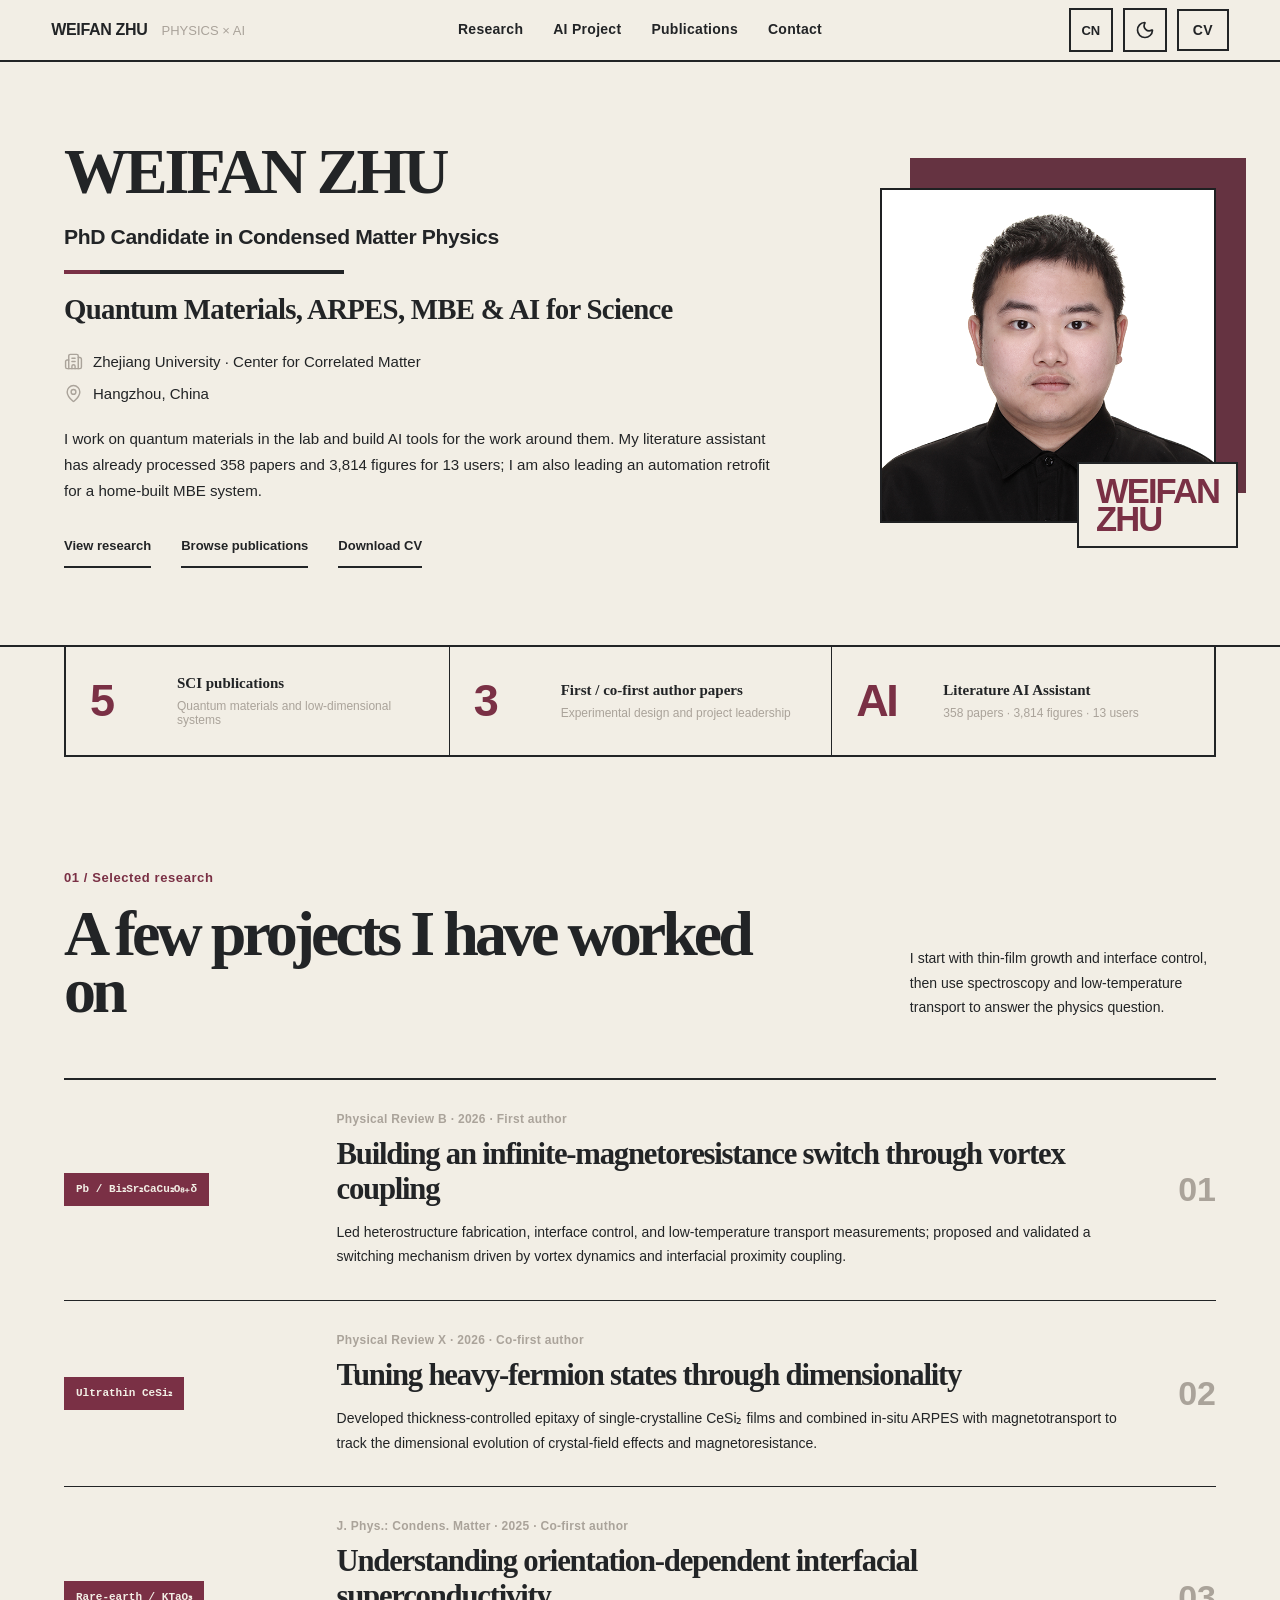
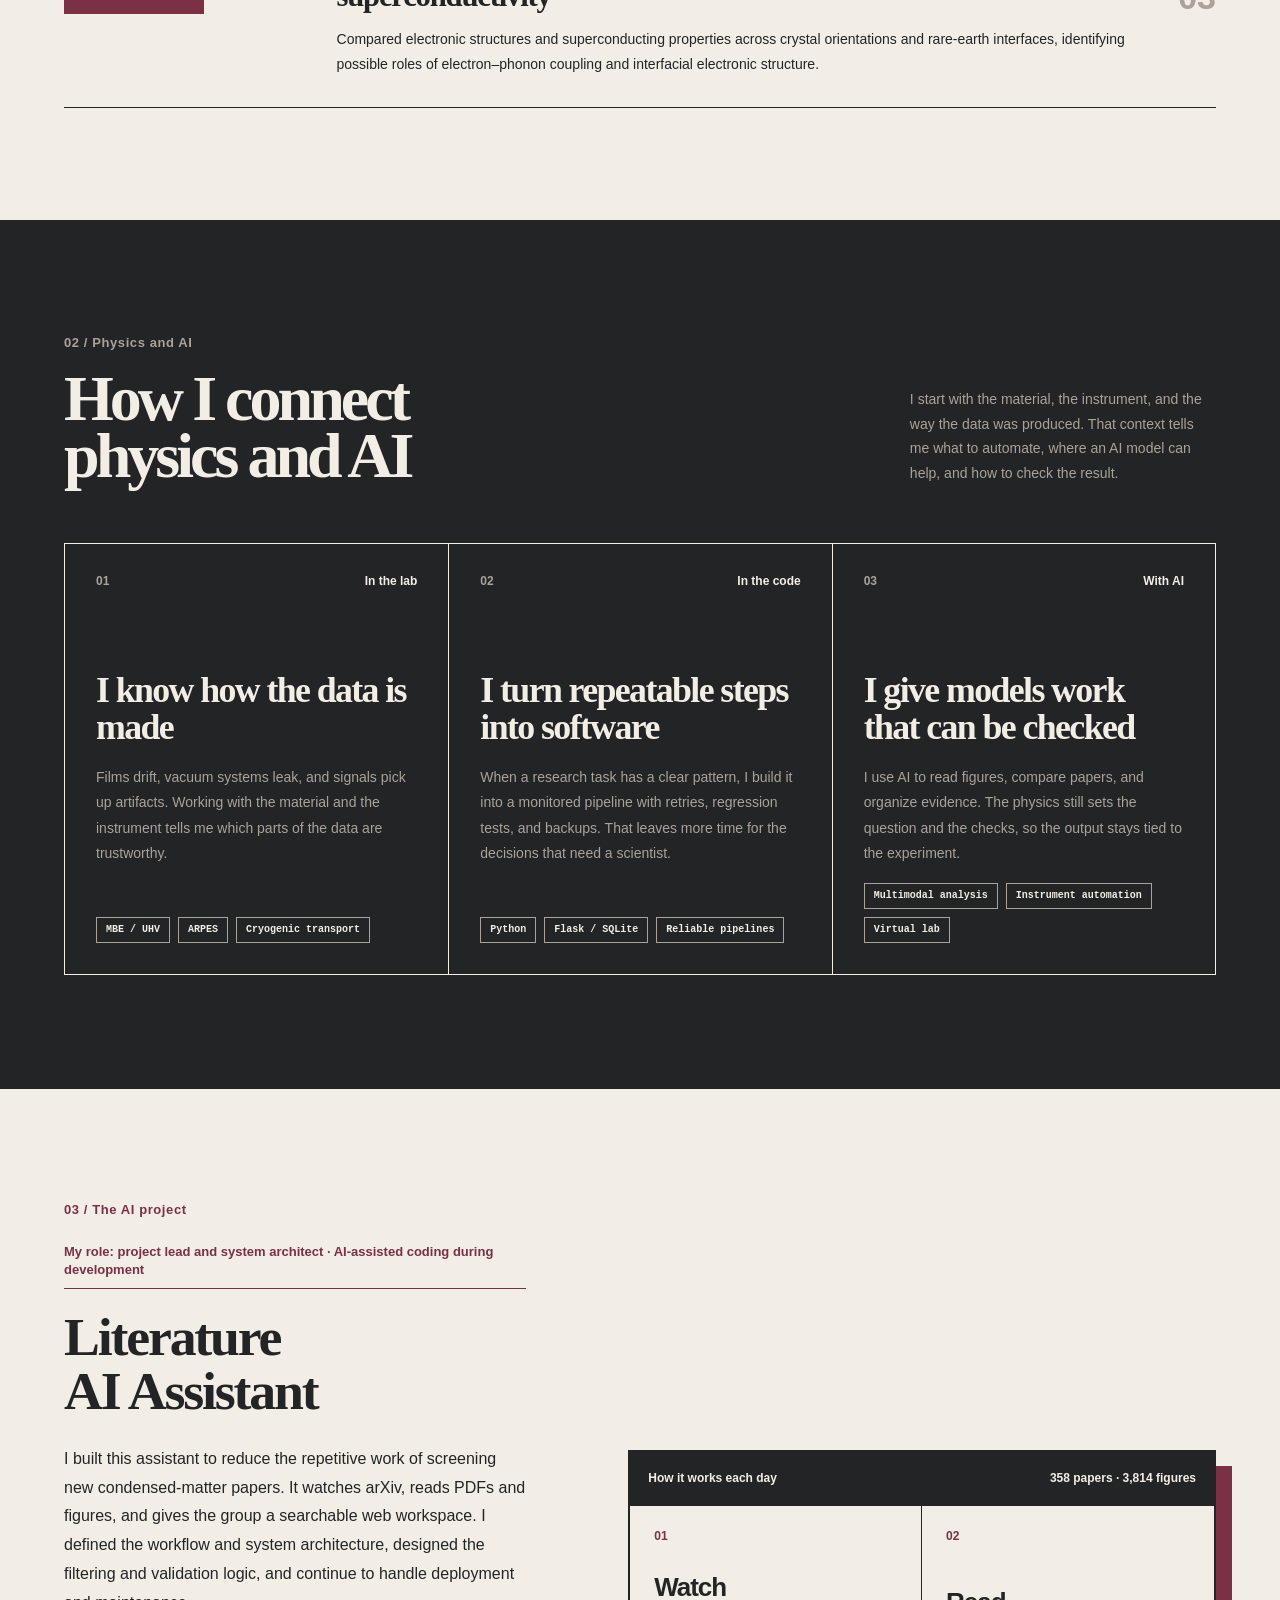
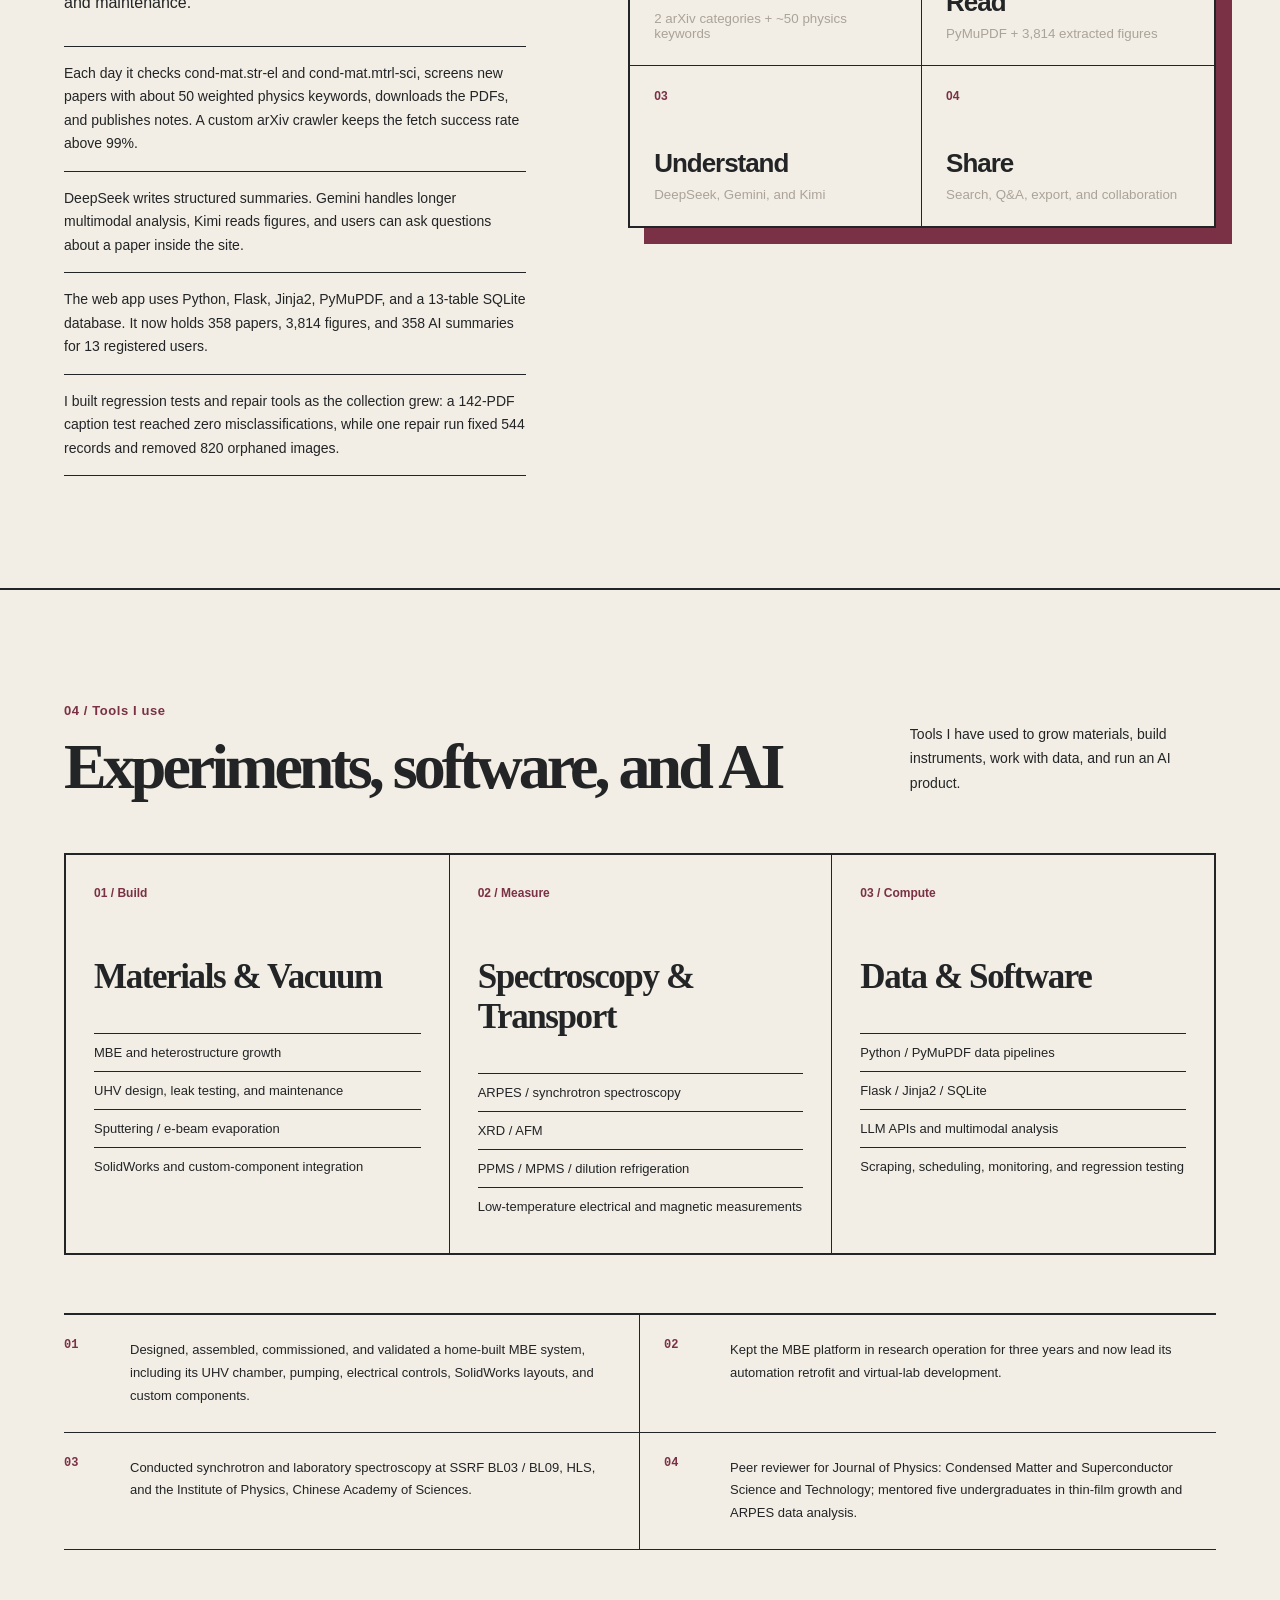
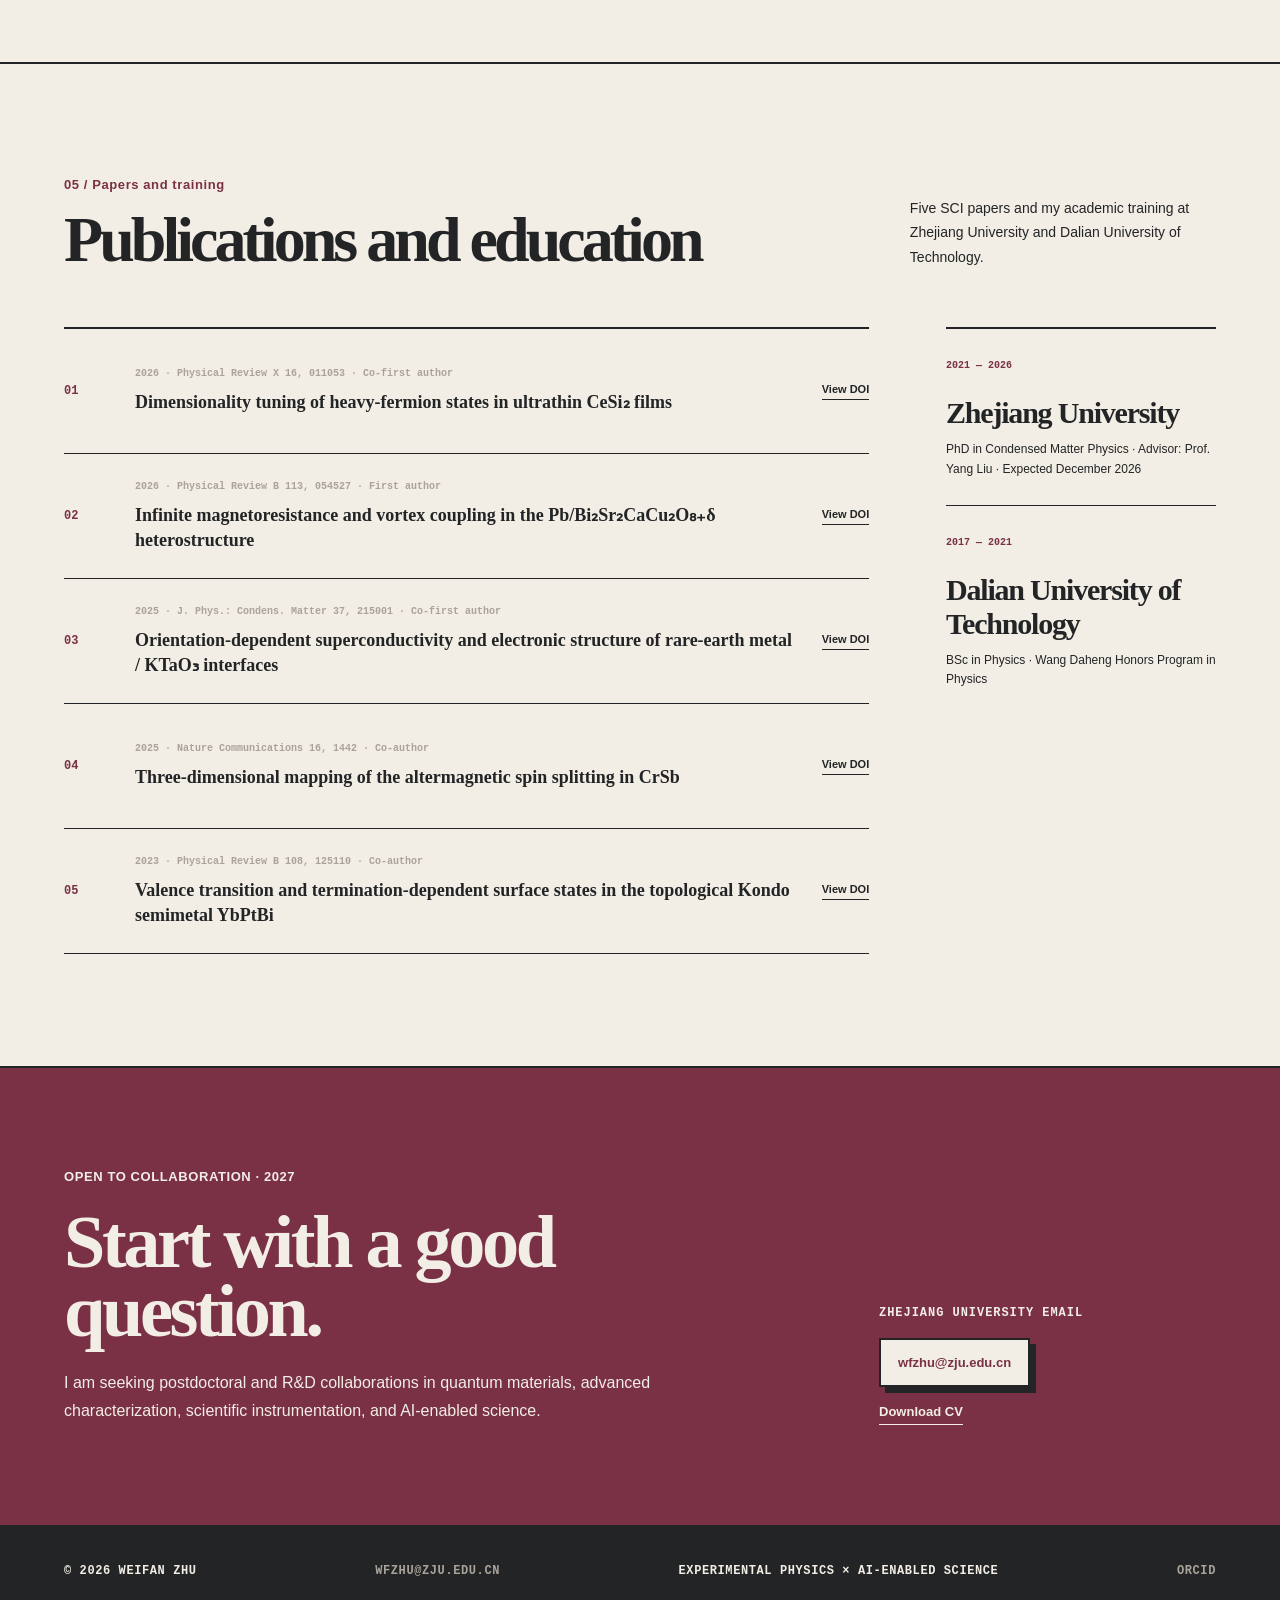
==== commit 7de497a1: "Publish personal AI portfolio refresh" ====
--- a/index.html
+++ b/index.html
@@ -1,4 +1,4 @@
-<!DOCTYPE html><html lang="en" data-theme="light"><head><meta charSet="utf-8"/><meta name="viewport" content="width=device-width, initial-scale=1"/><link rel="preload" as="image" href="/weifan-zhu.jpg"/><link rel="stylesheet" href="/_next/static/chunks/16qi3ryfqttda.css" data-precedence="next"/><link rel="preload" as="script" fetchPriority="low" href="/_next/static/chunks/0mrt30rb3e~gk.js"/><script src="/_next/static/chunks/07jo_yow~fw4v.js" async=""></script><script src="/_next/static/chunks/0vl0u_6g9ygms.js" async=""></script><script src="/_next/static/chunks/0x0x3lbnnjjc_.js" async=""></script><script src="/_next/static/chunks/turbopack-0qxjdv~_4z3h..js" async=""></script><script src="/_next/static/chunks/11.-nxxvmek9..js" async=""></script><script src="/_next/static/chunks/0jnf1ah_7txae.js" async=""></script><script src="/_next/static/chunks/0-jtbq96lyaab.js" async=""></script><title>Weifan Zhu · Experimental Physics × AI-enabled Science</title><meta name="description" content="A condensed-matter physics PhD candidate connecting quantum-material experiments, scientific instruments, and AI-enabled science."/><meta property="og:title" content="Weifan Zhu · Experimental Physics × AI-enabled Science"/><meta property="og:description" content="A condensed-matter physics PhD candidate connecting quantum-material experiments, scientific instruments, and AI-enabled science."/><meta property="og:image" content="https://weifan-zhu.github.io/og.png"/><meta property="og:image:width" content="1735"/><meta property="og:image:height" content="907"/><meta property="og:image:alt" content="Weifan Zhu · Experimental Physics × AI-enabled Science"/><meta property="og:type" content="website"/><meta name="twitter:card" content="summary_large_image"/><meta name="twitter:title" content="Weifan Zhu · Experimental Physics × AI-enabled Science"/><meta name="twitter:description" content="A condensed-matter physics PhD candidate connecting quantum-material experiments, scientific instruments, and AI-enabled science."/><meta name="twitter:image" content="https://weifan-zhu.github.io/og.png"/><script data-theme-init="true">(() => {
+<!DOCTYPE html><html lang="en" data-theme="light"><head><meta charSet="utf-8"/><meta name="viewport" content="width=device-width, initial-scale=1"/><link rel="preload" as="image" href="/weifan-zhu.jpg"/><link rel="stylesheet" href="/_next/static/chunks/0zaicn51095k3.css" data-precedence="next"/><link rel="preload" as="script" fetchPriority="low" href="/_next/static/chunks/0mrt30rb3e~gk.js"/><script src="/_next/static/chunks/07jo_yow~fw4v.js" async=""></script><script src="/_next/static/chunks/0frc_d3v~-_nb.js" async=""></script><script src="/_next/static/chunks/0j0uuu-twz6vx.js" async=""></script><script src="/_next/static/chunks/turbopack-0s_xs3kv6e02h.js" async=""></script><script src="/_next/static/chunks/11.-nxxvmek9..js" async=""></script><script src="/_next/static/chunks/0jnf1ah_7txae.js" async=""></script><script src="/_next/static/chunks/0v8r50e64i3mc.js" async=""></script><title>Weifan Zhu · Experimental Physics × AI-enabled Science</title><meta name="description" content="A condensed-matter physics PhD candidate connecting quantum-material experiments, scientific instruments, and AI-enabled science."/><meta property="og:title" content="Weifan Zhu · Experimental Physics × AI-enabled Science"/><meta property="og:description" content="A condensed-matter physics PhD candidate connecting quantum-material experiments, scientific instruments, and AI-enabled science."/><meta property="og:image" content="https://weifan-zhu.github.io/og.png"/><meta property="og:image:width" content="1735"/><meta property="og:image:height" content="907"/><meta property="og:image:alt" content="Weifan Zhu · Experimental Physics × AI-enabled Science"/><meta property="og:type" content="website"/><meta name="twitter:card" content="summary_large_image"/><meta name="twitter:title" content="Weifan Zhu · Experimental Physics × AI-enabled Science"/><meta name="twitter:description" content="A condensed-matter physics PhD candidate connecting quantum-material experiments, scientific instruments, and AI-enabled science."/><meta name="twitter:image" content="https://weifan-zhu.github.io/og.png"/><script data-theme-init="true">(() => {
   const key = "weifan-portfolio-theme";
   let value = "light";
   try {
@@ -7,4 +7,4 @@
   } catch {}
   document.documentElement.dataset.theme = value;
   document.documentElement.style.colorScheme = value;
-})();</script><script src="/_next/static/chunks/03~yq9q893hmn.js" noModule=""></script></head><body><div hidden=""><!--$--><!--/$--></div><main class="journal-page" lang="en"><nav class="journal-nav" aria-label="Main navigation"><a class="journal-brand" href="/"><strong>WEIFAN ZHU</strong><span>PHYSICS × AI</span></a><div class="journal-nav-links"><a href="#research">Research</a><a href="#ai-project">AI Project</a><a href="#publications">Publications</a><a href="#contact">Contact</a></div><div class="journal-nav-actions"><a class="journal-language-toggle" aria-label="Switch to Chinese" href="/zh/">CN</a><button type="button" class="journal-theme-toggle" data-theme-toggle="true" aria-label="Switch to dark theme" aria-pressed="false"><svg xmlns="http://www.w3.org/2000/svg" width="24" height="24" viewBox="0 0 24 24" fill="none" stroke="currentColor" stroke-width="2" stroke-linecap="round" stroke-linejoin="round" class="lucide lucide-moon journal-theme-icon journal-theme-icon-moon" aria-hidden="true"><path d="M20.985 12.486a9 9 0 1 1-9.473-9.472c.405-.022.617.46.402.803a6 6 0 0 0 8.268 8.268c.344-.215.825-.004.803.401"></path></svg><svg xmlns="http://www.w3.org/2000/svg" width="24" height="24" viewBox="0 0 24 24" fill="none" stroke="currentColor" stroke-width="2" stroke-linecap="round" stroke-linejoin="round" class="lucide lucide-sun journal-theme-icon journal-theme-icon-sun" aria-hidden="true"><circle cx="12" cy="12" r="4"></circle><path d="M12 2v2"></path><path d="M12 20v2"></path><path d="m4.93 4.93 1.41 1.41"></path><path d="m17.66 17.66 1.41 1.41"></path><path d="M2 12h2"></path><path d="M20 12h2"></path><path d="m6.34 17.66-1.41 1.41"></path><path d="m19.07 4.93-1.41 1.41"></path></svg></button><a class="journal-nav-cv" href="/Weifan_Zhu_CV.docx" download="">CV</a></div></nav><section class="journal-hero" aria-labelledby="hero-title"><div class="journal-hero-copy"><p class="journal-eyebrow">PHYSICIST · BUILDER · SYSTEMS THINKER</p><h1 id="hero-title">WEIFAN ZHU</h1><p class="journal-focus-line">EXPERIMENTAL PHYSICS × AI-ENABLED SCIENCE</p><div class="journal-title-rule" aria-hidden="true"></div><h2>Making real experiments work with AI.</h2><p class="journal-role">PhD Candidate in Condensed Matter Physics · Zhejiang University</p><p class="journal-intro">I grow and characterize functional thin films, interfaces, and quantum materials with MBE, spectroscopy, and cryogenic transport. I also build experimental systems and AI-assisted workflows for scientific research.</p><div class="journal-hero-links" aria-label="Quick links"><a href="#research">View research</a><a href="#publications">Browse publications</a><a href="/Weifan_Zhu_CV.docx" download="">Download CV</a></div></div><figure class="journal-portrait"><img alt="Portrait of Weifan Zhu" width="720" height="720" decoding="async" data-nimg="1" style="color:transparent" src="/weifan-zhu.jpg"/><figcaption>WEIFAN<br/>ZHU</figcaption></figure></section><section class="journal-evidence" aria-label="Research and project overview"><article aria-label="5 SCI publications"><strong>5</strong><div><h2>SCI publications</h2><p>Quantum materials and low-dimensional systems</p></div></article><article aria-label="3 First / co-first author papers"><strong>3</strong><div><h2>First / co-first author papers</h2><p>Experimental design and project leadership</p></div></article><article aria-label="AI Literature AI Assistant"><strong>AI</strong><div><h2>Literature AI Assistant</h2><p>358 papers · 3,814 figures · 13 users</p></div></article></section><section class="journal-section journal-research" id="research"><header class="journal-section-heading"><div><p class="journal-eyebrow">01 / SELECTED RESEARCH</p><h2>Selected research</h2></div><p>Three studies spanning thin-film growth, interfacial physics, spectroscopy, and low-temperature transport.</p></header><div class="journal-research-list"><article><span class="journal-material">Pb / Bi₂Sr₂CaCu₂O₈₊δ</span><div class="journal-research-copy"><p>Physical Review B · 2026 · First author</p><h3>Building an infinite-magnetoresistance switch through vortex coupling</h3><p>Led heterostructure fabrication, interface control, and low-temperature transport measurements; proposed and validated a switching mechanism driven by vortex dynamics and interfacial proximity coupling.</p></div><span class="journal-index">01</span></article><article><span class="journal-material">Ultrathin CeSi₂</span><div class="journal-research-copy"><p>Physical Review X · 2026 · Co-first author</p><h3>Tuning heavy-fermion states through dimensionality</h3><p>Developed thickness-controlled epitaxy of single-crystalline CeSi₂ films and combined in-situ ARPES with magnetotransport to track the dimensional evolution of crystal-field effects and magnetoresistance.</p></div><span class="journal-index">02</span></article><article><span class="journal-material">Rare-earth / KTaO₃</span><div class="journal-research-copy"><p>J. Phys.: Condens. Matter · 2025 · Co-first author</p><h3>Understanding orientation-dependent interfacial superconductivity</h3><p>Compared electronic structures and superconducting properties across crystal orientations and rare-earth interfaces, identifying possible roles of electron–phonon coupling and interfacial electronic structure.</p></div><span class="journal-index">03</span></article></div></section><section class="journal-bridge" id="bridge"><header class="journal-section-heading journal-section-heading-inverse"><div><p class="journal-eyebrow">02 / THE BRIDGE</p><h2>Physics + AI.<br/>Grounded in real experiments.</h2></div><p>Experimental knowledge defines the questions and checks. Software handles repetition. AI helps read, compare, and organize scientific information at a larger scale.</p></header><div class="journal-bridge-grid"><article><div class="journal-bridge-meta"><span>01</span><p>Experimental practice</p></div><h3>Start with real materials and instruments</h3><p>Films drift, vacuum systems leak, and signals acquire artifacts. Understanding how data is produced is essential to deciding what a model should trust.</p><ul><li>MBE / UHV</li><li>ARPES</li><li>Cryogenic transport</li></ul></article><article><div class="journal-bridge-meta"><span>02</span><p>Software systems</p></div><h3>Turn knowledge work into infrastructure</h3><p>I turn repetitive research tasks into monitored pipelines with retries, fallback paths, regression tests, and backups, so the system can keep working without constant supervision.</p><ul><li>Python</li><li>Flask / SQLite</li><li>Reliable pipelines</li></ul></article><article><div class="journal-bridge-meta"><span>03</span><p>AI-enabled science</p></div><h3>Apply AI where domain knowledge can check it</h3><p>In literature analysis and instrument automation, physics defines the questions and validation rules; AI helps read figures, organize evidence, and handle work at a larger scale.</p><ul><li>Multimodal analysis</li><li>Instrument automation</li><li>Virtual lab</li></ul></article></div></section><section class="journal-section journal-ai" id="ai-project"><div class="journal-ai-copy"><p class="journal-eyebrow">03 / AI SYSTEM IN RESEARCH USE</p><span class="journal-kicker">Personal project · Project lead &amp; system architect · AI-assisted development</span><h2>Literature<br/>AI Assistant</h2><p>As project lead and system architect, I designed an unattended literature platform for condensed-matter physics. It turns new arXiv papers into searchable, figure-aware research notes and a shared web workspace. I lead the requirements, architecture, algorithm design, validation, deployment, and operations; coding is AI-assisted.</p><ul><li>The daily pipeline follows cond-mat.str-el and cond-mat.mtrl-sci, screens papers with about 50 weighted physics keywords, downloads PDFs, parses text and figures, and publishes research notes; a custom arXiv HTML crawler maintains over 99% fetch success.</li><li>DeepSeek produces structured summaries, Gemini handles detailed multimodal analysis, and Kimi vision interprets figures; users can also ask questions about individual papers.</li><li>Python, Flask, Jinja2, PyMuPDF, and a 13-table SQLite database power search, accounts, collections, tags, custom uploads, reading history, and BibTeX / RIS export.</li><li>By August 2026, the system had processed 358 papers, extracted 3,814 figures, and generated 358 AI summaries for 13 registered users, with scheduling, retries, fallback paths, single-instance locking, monitoring, and automatic backups.</li><li>Layered caption filters reached zero misclassifications on a 142-PDF regression set; the repair workflow fixed 544 corrupted records and removed 820 orphaned image files.</li></ul></div><div class="journal-pipeline" aria-label="Literature AI Assistant workflow"><div class="journal-pipeline-header"><span>PRODUCTION PIPELINE</span><span>358 PAPERS · 3,814 FIGURES</span></div><ol><li><span>01</span><strong>TRACK</strong><small>2 arXiv channels + ~50 keywords</small></li><li><span>02</span><strong>PARSE</strong><small>PyMuPDF + 3,814 figures</small></li><li><span>03</span><strong>ANALYZE</strong><small>DeepSeek / Gemini / Kimi</small></li><li><span>04</span><strong>USE</strong><small>Search, Q&amp;A, export, collaboration</small></li></ol></div></section><section class="journal-section journal-toolkit"><header class="journal-section-heading"><div><p class="journal-eyebrow">04 / TOOLKIT</p><h2>Across hardware and software</h2></div><p>From samples, vacuum systems, and instruments to data, software, and AI workflows.</p></header><div class="journal-skill-grid"><article><span>0<!-- -->1<!-- --> / <!-- -->Build</span><h3>Materials &amp; Vacuum</h3><ul><li>MBE and heterostructure growth</li><li>UHV design, leak testing, and maintenance</li><li>Sputtering / e-beam evaporation</li><li>SolidWorks and custom-component integration</li></ul></article><article><span>0<!-- -->2<!-- --> / <!-- -->Measure</span><h3>Spectroscopy &amp; Transport</h3><ul><li>ARPES / synchrotron spectroscopy</li><li>XRD / AFM</li><li>PPMS / MPMS / dilution refrigeration</li><li>Low-temperature electrical and magnetic measurements</li></ul></article><article><span>0<!-- -->3<!-- --> / <!-- -->Compute</span><h3>Data &amp; Software</h3><ul><li>Python / PyMuPDF data pipelines</li><li>Flask / Jinja2 / SQLite</li><li>LLM APIs and multimodal analysis</li><li>Scraping, scheduling, monitoring, and regression testing</li></ul></article></div><div class="journal-highlights"><article><span>0<!-- -->1</span><p>Designed, assembled, commissioned, and validated a home-built MBE system, including its UHV chamber, pumping, electrical controls, SolidWorks layouts, and custom components.</p></article><article><span>0<!-- -->2</span><p>Kept the MBE platform in research operation for three years and now lead its automation retrofit and virtual-lab development.</p></article><article><span>0<!-- -->3</span><p>Conducted synchrotron and laboratory spectroscopy at SSRF BL03 / BL09, HLS, and the Institute of Physics, Chinese Academy of Sciences.</p></article><article><span>0<!-- -->4</span><p>Peer reviewer for Journal of Physics: Condensed Matter and Superconductor Science and Technology; mentored five undergraduates in thin-film growth and ARPES data analysis.</p></article></div></section><section class="journal-section journal-output" id="publications"><header class="journal-section-heading"><div><p class="journal-eyebrow">05 / PUBLICATIONS</p><h2>Publications &amp; education</h2></div><p>Selected publications and academic training.</p></header><div class="journal-output-grid"><div class="journal-papers"><a href="https://doi.org/10.1103/fyjf-rwdq" target="_blank" rel="noreferrer"><span>01</span><div><p>2026<!-- --> · <!-- -->Physical Review X 16, 011053<!-- --> · <!-- -->Co-first author</p><h3>Dimensionality tuning of heavy-fermion states in ultrathin CeSi₂ films</h3></div><strong>View DOI</strong></a><a href="https://doi.org/10.1103/f9fg-wvkm" target="_blank" rel="noreferrer"><span>02</span><div><p>2026<!-- --> · <!-- -->Physical Review B 113, 054527<!-- --> · <!-- -->First author</p><h3>Infinite magnetoresistance and vortex coupling in the Pb/Bi₂Sr₂CaCu₂O₈₊δ heterostructure</h3></div><strong>View DOI</strong></a><a href="https://doi.org/10.1088/1361-648X/add2bf" target="_blank" rel="noreferrer"><span>03</span><div><p>2025<!-- --> · <!-- -->J. Phys.: Condens. Matter 37, 215001<!-- --> · <!-- -->Co-first author</p><h3>Orientation-dependent superconductivity and electronic structure of rare-earth metal / KTaO₃ interfaces</h3></div><strong>View DOI</strong></a><a href="https://doi.org/10.1038/s41467-025-56647-7" target="_blank" rel="noreferrer"><span>04</span><div><p>2025<!-- --> · <!-- -->Nature Communications 16, 1442<!-- --> · <!-- -->Co-author</p><h3>Three-dimensional mapping of the altermagnetic spin splitting in CrSb</h3></div><strong>View DOI</strong></a><a href="https://doi.org/10.1103/PhysRevB.108.125110" target="_blank" rel="noreferrer"><span>05</span><div><p>2023<!-- --> · <!-- -->Physical Review B 108, 125110<!-- --> · <!-- -->Co-author</p><h3>Valence transition and termination-dependent surface states in the topological Kondo semimetal YbPtBi</h3></div><strong>View DOI</strong></a></div><aside class="journal-timeline" aria-label="Education"><article><span>2021 — 2026</span><h3>Zhejiang University</h3><p>PhD in Condensed Matter Physics · Advisor: Prof. Yang Liu · Expected December 2026</p></article><article><span>2017 — 2021</span><h3>Dalian University of Technology</h3><p>BSc in Physics · Wang Daheng Honors Program in Physics</p></article></aside></div></section><section class="journal-contact" id="contact"><div><p class="journal-eyebrow">OPEN TO COLLABORATION · 2027</p><h2>Start with a good question.</h2><p>I am seeking postdoctoral and R&amp;D collaborations in quantum materials, advanced characterization, scientific instrumentation, and AI-enabled science.</p></div><div class="journal-contact-actions"><span class="journal-contact-label">Zhejiang University email</span><a class="journal-primary-action" href="mailto:wfzhu@zju.edu.cn">wfzhu@zju.edu.cn</a><a href="/Weifan_Zhu_CV.docx" download="">Download CV</a></div></section><footer class="journal-footer"><span>© 2026 Weifan Zhu</span><a href="mailto:wfzhu@zju.edu.cn">wfzhu@zju.edu.cn</a><span>Experimental physics × AI-enabled science</span><a href="https://orcid.org/0000-0002-8206-4336" target="_blank" rel="noreferrer">ORCID</a></footer></main><!--$--><!--/$--><script src="/_next/static/chunks/0mrt30rb3e~gk.js" id="_R_" async=""></script><script>(self.__next_f=self.__next_f||[]).push([0])</script><script>self.__next_f.push([1,"1:\"$Sreact.fragment\"\n2:I[61386,[\"/_next/static/chunks/11.-nxxvmek9..js\",\"/_next/static/chunks/0jnf1ah_7txae.js\"],\"default\"]\n3:I[17680,[\"/_next/static/chunks/11.-nxxvmek9..js\",\"/_next/static/chunks/0jnf1ah_7txae.js\"],\"default\"]\n4:I[84532,[\"/_next/static/chunks/11.-nxxvmek9..js\",\"/_next/static/chunks/0jnf1ah_7txae.js\",\"/_next/static/chunks/0-jtbq96lyaab.js\"],\"\"]\n5:I[41242,[\"/_next/static/chunks/11.-nxxvmek9..js\",\"/_next/static/chunks/0jnf1ah_7txae.js\",\"/_next/static/chunks/0-jtbq96lyaab.js\"],\"ThemeToggle\"]\n13:I[20990,[\"/_next/static/chunks/11.-nxxvmek9..js\",\"/_next/static/chunks/0jnf1ah_7txae.js\"],\"default\",1]\n:HL[\"/_next/static/chunks/16qi3ryfqttda.css\",\"style\"]\n"])</script><script>self.__next_f.push([1,"0:{\"P\":null,\"c\":[\"\",\"\"],\"q\":\"\",\"i\":false,\"f\":[[[\"\",{\"children\":[\"__PAGE__\",{}]},\"$undefined\",\"$undefined\",16],[[\"$\",\"$1\",\"c\",{\"children\":[[[\"$\",\"link\",\"0\",{\"rel\":\"stylesheet\",\"href\":\"/_next/static/chunks/16qi3ryfqttda.css\",\"precedence\":\"next\",\"crossOrigin\":\"$undefined\",\"nonce\":\"$undefined\"}],[\"$\",\"script\",\"script-0\",{\"src\":\"/_next/static/chunks/11.-nxxvmek9..js\",\"async\":true,\"nonce\":\"$undefined\"}],[\"$\",\"script\",\"script-1\",{\"src\":\"/_next/static/chunks/0jnf1ah_7txae.js\",\"async\":true,\"nonce\":\"$undefined\"}]],[\"$\",\"html\",null,{\"lang\":\"en\",\"data-theme\":\"light\",\"suppressHydrationWarning\":true,\"children\":[[\"$\",\"head\",null,{\"children\":[\"$\",\"script\",null,{\"data-theme-init\":true,\"dangerouslySetInnerHTML\":{\"__html\":\"(() =\u003e {\\n  const key = \\\"weifan-portfolio-theme\\\";\\n  let value = \\\"light\\\";\\n  try {\\n    const saved = window.localStorage.getItem(key);\\n    if (saved === \\\"light\\\" || saved === \\\"dark\\\") value = saved;\\n  } catch {}\\n  document.documentElement.dataset.theme = value;\\n  document.documentElement.style.colorScheme = value;\\n})();\"}}]}],[\"$\",\"body\",null,{\"children\":[\"$\",\"$L2\",null,{\"parallelRouterKey\":\"children\",\"error\":\"$undefined\",\"errorStyles\":\"$undefined\",\"errorScripts\":\"$undefined\",\"template\":[\"$\",\"$L3\",null,{}],\"templateStyles\":\"$undefined\",\"templateScripts\":\"$undefined\",\"notFound\":[[[\"$\",\"title\",null,{\"children\":\"404: This page could not be found.\"}],[\"$\",\"div\",null,{\"style\":{\"fontFamily\":\"system-ui,\\\"Segoe UI\\\",Roboto,Helvetica,Arial,sans-serif,\\\"Apple Color Emoji\\\",\\\"Segoe UI Emoji\\\"\",\"height\":\"100vh\",\"textAlign\":\"center\",\"display\":\"flex\",\"flexDirection\":\"column\",\"alignItems\":\"center\",\"justifyContent\":\"center\"},\"children\":[\"$\",\"div\",null,{\"children\":[[\"$\",\"style\",null,{\"dangerouslySetInnerHTML\":{\"__html\":\"body{color:#000;background:#fff;margin:0}.next-error-h1{border-right:1px solid rgba(0,0,0,.3)}@media (prefers-color-scheme:dark){body{color:#fff;background:#000}.next-error-h1{border-right:1px solid rgba(255,255,255,.3)}}\"}}],[\"$\",\"h1\",null,{\"className\":\"next-error-h1\",\"style\":{\"display\":\"inline-block\",\"margin\":\"0 20px 0 0\",\"padding\":\"0 23px 0 0\",\"fontSize\":24,\"fontWeight\":500,\"verticalAlign\":\"top\",\"lineHeight\":\"49px\"},\"children\":404}],[\"$\",\"div\",null,{\"style\":{\"display\":\"inline-block\"},\"children\":[\"$\",\"h2\",null,{\"style\":{\"fontSize\":14,\"fontWeight\":400,\"lineHeight\":\"49px\",\"margin\":0},\"children\":\"This page could not be found.\"}]}]]}]}]],[]],\"forbidden\":\"$undefined\",\"unauthorized\":\"$undefined\"}]}]]}]]}],{\"children\":[[\"$\",\"$1\",\"c\",{\"children\":[[\"$\",\"main\",null,{\"className\":\"journal-page\",\"lang\":\"en\",\"children\":[[\"$\",\"nav\",null,{\"className\":\"journal-nav\",\"aria-label\":\"Main navigation\",\"children\":[[\"$\",\"$L4\",null,{\"className\":\"journal-brand\",\"href\":\"/\",\"children\":[[\"$\",\"strong\",null,{\"children\":\"WEIFAN ZHU\"}],[\"$\",\"span\",null,{\"children\":\"PHYSICS × AI\"}]]}],[\"$\",\"div\",null,{\"className\":\"journal-nav-links\",\"children\":[[\"$\",\"a\",null,{\"href\":\"#research\",\"children\":\"Research\"}],[\"$\",\"a\",null,{\"href\":\"#ai-project\",\"children\":\"AI Project\"}],[\"$\",\"a\",null,{\"href\":\"#publications\",\"children\":\"Publications\"}],[\"$\",\"a\",null,{\"href\":\"#contact\",\"children\":\"Contact\"}]]}],[\"$\",\"div\",null,{\"className\":\"journal-nav-actions\",\"children\":[[\"$\",\"$L4\",null,{\"className\":\"journal-language-toggle\",\"href\":\"/zh/\",\"aria-label\":\"Switch to Chinese\",\"children\":\"CN\"}],[\"$\",\"$L5\",null,{\"language\":\"en\"}],[\"$\",\"a\",null,{\"className\":\"journal-nav-cv\",\"href\":\"/Weifan_Zhu_CV.docx\",\"download\":true,\"children\":\"CV\"}]]}]]}],[\"$\",\"section\",null,{\"className\":\"journal-hero\",\"aria-labelledby\":\"hero-title\",\"children\":[[\"$\",\"div\",null,{\"className\":\"journal-hero-copy\",\"children\":[[\"$\",\"p\",null,{\"className\":\"journal-eyebrow\",\"children\":\"PHYSICIST · BUILDER · SYSTEMS THINKER\"}],[\"$\",\"h1\",null,{\"id\":\"hero-title\",\"children\":\"WEIFAN ZHU\"}],[\"$\",\"p\",null,{\"className\":\"journal-focus-line\",\"children\":\"EXPERIMENTAL PHYSICS × AI-ENABLED SCIENCE\"}],[\"$\",\"div\",null,{\"className\":\"journal-title-rule\",\"aria-hidden\":\"true\"}],[\"$\",\"h2\",null,{\"children\":\"Making real experiments work with AI.\"}],[\"$\",\"p\",null,{\"className\":\"journal-role\",\"children\":\"PhD Candidate in Condensed Matter Physics · Zhejiang University\"}],[\"$\",\"p\",null,{\"className\":\"journal-intro\",\"children\":\"I grow and characterize functional thin films, interfaces, and quantum materials with MBE, spectroscopy, and cryogenic transport. I also build experimental systems and AI-assisted workflows for scientific research.\"}],[\"$\",\"div\",null,{\"className\":\"journal-hero-links\",\"aria-label\":\"Quick links\",\"children\":[[\"$\",\"a\",null,{\"href\":\"#research\",\"children\":\"View research\"}],[\"$\",\"a\",null,{\"href\":\"#publications\",\"children\":\"Browse publications\"}],\"$L6\"]}]]}],\"$L7\"]}],\"$L8\",\"$L9\",\"$La\",\"$Lb\",\"$Lc\",\"$Ld\",\"$Le\",\"$Lf\"]}],[\"$L10\"],\"$L11\"]}],{},null,false,null]},null,false,null],\"$L12\",false]],\"m\":\"$undefined\",\"G\":[\"$13\",[\"$L14\"]],\"S\":true,\"h\":null,\"s\":\"$undefined\",\"l\":\"$undefined\",\"p\":\"$undefined\",\"d\":\"$undefined\",\"b\":\"2WO8iu_ilMOb2hYq4RofO\"}\n"])</script><script>self.__next_f.push([1,"15:I[85611,[\"/_next/static/chunks/11.-nxxvmek9..js\",\"/_next/static/chunks/0jnf1ah_7txae.js\",\"/_next/static/chunks/0-jtbq96lyaab.js\"],\"Image\"]\n1a:I[76344,[\"/_next/static/chunks/11.-nxxvmek9..js\",\"/_next/static/chunks/0jnf1ah_7txae.js\"],\"OutletBoundary\"]\n1b:\"$Sreact.suspense\"\n1d:I[76344,[\"/_next/static/chunks/11.-nxxvmek9..js\",\"/_next/static/chunks/0jnf1ah_7txae.js\"],\"ViewportBoundary\"]\n1f:I[76344,[\"/_next/static/chunks/11.-nxxvmek9..js\",\"/_next/static/chunks/0jnf1ah_7txae.js\"],\"MetadataBoundary\"]\n6:[\"$\",\"a\",null,{\"href\":\"/Weifan_Zhu_CV.docx\",\"download\":true,\"children\":\"Download CV\"}]\n7:[\"$\",\"figure\",null,{\"className\":\"journal-portrait\",\"children\":[[\"$\",\"$L15\",null,{\"src\":\"/weifan-zhu.jpg\",\"width\":720,\"height\":720,\"priority\":true,\"alt\":\"Portrait of Weifan Zhu\"}],[\"$\",\"figcaption\",null,{\"children\":[\"WEIFAN\",[\"$\",\"br\",null,{}],\"ZHU\"]}]]}]\n8:[\"$\",\"section\",null,{\"className\":\"journal-evidence\",\"aria-label\":\"Research and project overview\",\"children\":[[\"$\",\"article\",\"SCI publications\",{\"aria-label\":\"5 SCI publications\",\"children\":[[\"$\",\"strong\",null,{\"children\":\"5\"}],[\"$\",\"div\",null,{\"children\":[[\"$\",\"h2\",null,{\"children\":\"SCI publications\"}],[\"$\",\"p\",null,{\"children\":\"Quantum materials and low-dimensional systems\"}]]}]]}],[\"$\",\"article\",\"First / co-first author papers\",{\"aria-label\":\"3 First / co-first author papers\",\"children\":[[\"$\",\"strong\",null,{\"children\":\"3\"}],[\"$\",\"div\",null,{\"children\":[[\"$\",\"h2\",null,{\"children\":\"First / co-first author papers\"}],[\"$\",\"p\",null,{\"children\":\"Experimental design and project leadership\"}]]}]]}],[\"$\",\"article\",\"Literature AI Assistant\",{\"aria-label\":\"AI Literature AI Assistant\",\"children\":[[\"$\",\"strong\",null,{\"children\":\"AI\"}],[\"$\",\"div\",null,{\"children\":[[\"$\",\"h2\",null,{\"children\":\"Literature AI Assistant\"}],[\"$\",\"p\",null,{\"children\":\"358 papers · 3,814 figures · 13 users\"}]]}]]}]]}]\n"])</script><script>self.__next_f.push([1,"9:[\"$\",\"section\",null,{\"className\":\"journal-section journal-research\",\"id\":\"research\",\"children\":[[\"$\",\"header\",null,{\"className\":\"journal-section-heading\",\"children\":[[\"$\",\"div\",null,{\"children\":[[\"$\",\"p\",null,{\"className\":\"journal-eyebrow\",\"children\":\"01 / SELECTED RESEARCH\"}],[\"$\",\"h2\",null,{\"children\":\"Selected research\"}]]}],[\"$\",\"p\",null,{\"children\":\"Three studies spanning thin-film growth, interfacial physics, spectroscopy, and low-temperature transport.\"}]]}],[\"$\",\"div\",null,{\"className\":\"journal-research-list\",\"children\":[[\"$\",\"article\",\"01\",{\"children\":[[\"$\",\"span\",null,{\"className\":\"journal-material\",\"children\":\"Pb / Bi₂Sr₂CaCu₂O₈₊δ\"}],[\"$\",\"div\",null,{\"className\":\"journal-research-copy\",\"children\":[[\"$\",\"p\",null,{\"children\":\"Physical Review B · 2026 · First author\"}],[\"$\",\"h3\",null,{\"children\":\"Building an infinite-magnetoresistance switch through vortex coupling\"}],[\"$\",\"p\",null,{\"children\":\"Led heterostructure fabrication, interface control, and low-temperature transport measurements; proposed and validated a switching mechanism driven by vortex dynamics and interfacial proximity coupling.\"}]]}],[\"$\",\"span\",null,{\"className\":\"journal-index\",\"children\":\"01\"}]]}],[\"$\",\"article\",\"02\",{\"children\":[[\"$\",\"span\",null,{\"className\":\"journal-material\",\"children\":\"Ultrathin CeSi₂\"}],[\"$\",\"div\",null,{\"className\":\"journal-research-copy\",\"children\":[[\"$\",\"p\",null,{\"children\":\"Physical Review X · 2026 · Co-first author\"}],[\"$\",\"h3\",null,{\"children\":\"Tuning heavy-fermion states through dimensionality\"}],[\"$\",\"p\",null,{\"children\":\"Developed thickness-controlled epitaxy of single-crystalline CeSi₂ films and combined in-situ ARPES with magnetotransport to track the dimensional evolution of crystal-field effects and magnetoresistance.\"}]]}],[\"$\",\"span\",null,{\"className\":\"journal-index\",\"children\":\"02\"}]]}],[\"$\",\"article\",\"03\",{\"children\":[[\"$\",\"span\",null,{\"className\":\"journal-material\",\"children\":\"Rare-earth / KTaO₃\"}],[\"$\",\"div\",null,{\"className\":\"journal-research-copy\",\"children\":[[\"$\",\"p\",null,{\"children\":\"J. Phys.: Condens. Matter · 2025 · Co-first author\"}],[\"$\",\"h3\",null,{\"children\":\"Understanding orientation-dependent interfacial superconductivity\"}],[\"$\",\"p\",null,{\"children\":\"Compared electronic structures and superconducting properties across crystal orientations and rare-earth interfaces, identifying possible roles of electron–phonon coupling and interfacial electronic structure.\"}]]}],[\"$\",\"span\",null,{\"className\":\"journal-index\",\"children\":\"03\"}]]}]]}]]}]\n"])</script><script>self.__next_f.push([1,"a:[\"$\",\"section\",null,{\"className\":\"journal-bridge\",\"id\":\"bridge\",\"children\":[[\"$\",\"header\",null,{\"className\":\"journal-section-heading journal-section-heading-inverse\",\"children\":[[\"$\",\"div\",null,{\"children\":[[\"$\",\"p\",null,{\"className\":\"journal-eyebrow\",\"children\":\"02 / THE BRIDGE\"}],[\"$\",\"h2\",null,{\"children\":[\"Physics + AI.\",[\"$\",\"br\",null,{}],\"Grounded in real experiments.\"]}]]}],[\"$\",\"p\",null,{\"children\":\"Experimental knowledge defines the questions and checks. Software handles repetition. AI helps read, compare, and organize scientific information at a larger scale.\"}]]}],[\"$\",\"div\",null,{\"className\":\"journal-bridge-grid\",\"children\":[[\"$\",\"article\",\"01\",{\"children\":[[\"$\",\"div\",null,{\"className\":\"journal-bridge-meta\",\"children\":[[\"$\",\"span\",null,{\"children\":\"01\"}],[\"$\",\"p\",null,{\"children\":\"Experimental practice\"}]]}],[\"$\",\"h3\",null,{\"children\":\"Start with real materials and instruments\"}],[\"$\",\"p\",null,{\"children\":\"Films drift, vacuum systems leak, and signals acquire artifacts. Understanding how data is produced is essential to deciding what a model should trust.\"}],[\"$\",\"ul\",null,{\"children\":[[\"$\",\"li\",\"MBE / UHV\",{\"children\":\"MBE / UHV\"}],[\"$\",\"li\",\"ARPES\",{\"children\":\"ARPES\"}],[\"$\",\"li\",\"Cryogenic transport\",{\"children\":\"Cryogenic transport\"}]]}]]}],[\"$\",\"article\",\"02\",{\"children\":[[\"$\",\"div\",null,{\"className\":\"journal-bridge-meta\",\"children\":[[\"$\",\"span\",null,{\"children\":\"02\"}],[\"$\",\"p\",null,{\"children\":\"Software systems\"}]]}],[\"$\",\"h3\",null,{\"children\":\"Turn knowledge work into infrastructure\"}],[\"$\",\"p\",null,{\"children\":\"I turn repetitive research tasks into monitored pipelines with retries, fallback paths, regression tests, and backups, so the system can keep working without constant supervision.\"}],[\"$\",\"ul\",null,{\"children\":[[\"$\",\"li\",\"Python\",{\"children\":\"Python\"}],[\"$\",\"li\",\"Flask / SQLite\",{\"children\":\"Flask / SQLite\"}],[\"$\",\"li\",\"Reliable pipelines\",{\"children\":\"Reliable pipelines\"}]]}]]}],[\"$\",\"article\",\"03\",{\"children\":[[\"$\",\"div\",null,{\"className\":\"journal-bridge-meta\",\"children\":[[\"$\",\"span\",null,{\"children\":\"03\"}],[\"$\",\"p\",null,{\"children\":\"AI-enabled science\"}]]}],[\"$\",\"h3\",null,{\"children\":\"Apply AI where domain knowledge can check it\"}],[\"$\",\"p\",null,{\"children\":\"In literature analysis and instrument automation, physics defines the questions and validation rules; AI helps read figures, organize evidence, and handle work at a larger scale.\"}],[\"$\",\"ul\",null,{\"children\":[[\"$\",\"li\",\"Multimodal analysis\",{\"children\":\"Multimodal analysis\"}],[\"$\",\"li\",\"Instrument automation\",{\"children\":\"Instrument automation\"}],[\"$\",\"li\",\"Virtual lab\",{\"children\":\"Virtual lab\"}]]}]]}]]}]]}]\n"])</script><script>self.__next_f.push([1,"b:[\"$\",\"section\",null,{\"className\":\"journal-section journal-ai\",\"id\":\"ai-project\",\"children\":[[\"$\",\"div\",null,{\"className\":\"journal-ai-copy\",\"children\":[[\"$\",\"p\",null,{\"className\":\"journal-eyebrow\",\"children\":\"03 / AI SYSTEM IN RESEARCH USE\"}],[\"$\",\"span\",null,{\"className\":\"journal-kicker\",\"children\":\"Personal project · Project lead \u0026 system architect · AI-assisted development\"}],[\"$\",\"h2\",null,{\"children\":[\"Literature\",[\"$\",\"br\",null,{}],\"AI Assistant\"]}],[\"$\",\"p\",null,{\"children\":\"As project lead and system architect, I designed an unattended literature platform for condensed-matter physics. It turns new arXiv papers into searchable, figure-aware research notes and a shared web workspace. I lead the requirements, architecture, algorithm design, validation, deployment, and operations; coding is AI-assisted.\"}],[\"$\",\"ul\",null,{\"children\":[[\"$\",\"li\",\"The daily pipeline follows cond-mat.str-el and cond-mat.mtrl-sci, screens papers with about 50 weighted physics keywords, downloads PDFs, parses text and figures, and publishes research notes; a custom arXiv HTML crawler maintains over 99% fetch success.\",{\"children\":\"The daily pipeline follows cond-mat.str-el and cond-mat.mtrl-sci, screens papers with about 50 weighted physics keywords, downloads PDFs, parses text and figures, and publishes research notes; a custom arXiv HTML crawler maintains over 99% fetch success.\"}],[\"$\",\"li\",\"DeepSeek produces structured summaries, Gemini handles detailed multimodal analysis, and Kimi vision interprets figures; users can also ask questions about individual papers.\",{\"children\":\"DeepSeek produces structured summaries, Gemini handles detailed multimodal analysis, and Kimi vision interprets figures; users can also ask questions about individual papers.\"}],[\"$\",\"li\",\"Python, Flask, Jinja2, PyMuPDF, and a 13-table SQLite database power search, accounts, collections, tags, custom uploads, reading history, and BibTeX / RIS export.\",{\"children\":\"Python, Flask, Jinja2, PyMuPDF, and a 13-table SQLite database power search, accounts, collections, tags, custom uploads, reading history, and BibTeX / RIS export.\"}],[\"$\",\"li\",\"By August 2026, the system had processed 358 papers, extracted 3,814 figures, and generated 358 AI summaries for 13 registered users, with scheduling, retries, fallback paths, single-instance locking, monitoring, and automatic backups.\",{\"children\":\"By August 2026, the system had processed 358 papers, extracted 3,814 figures, and generated 358 AI summaries for 13 registered users, with scheduling, retries, fallback paths, single-instance locking, monitoring, and automatic backups.\"}],[\"$\",\"li\",\"Layered caption filters reached zero misclassifications on a 142-PDF regression set; the repair workflow fixed 544 corrupted records and removed 820 orphaned image files.\",{\"children\":\"Layered caption filters reached zero misclassifications on a 142-PDF regression set; the repair workflow fixed 544 corrupted records and removed 820 orphaned image files.\"}]]}]]}],[\"$\",\"div\",null,{\"className\":\"journal-pipeline\",\"aria-label\":\"Literature AI Assistant workflow\",\"children\":[[\"$\",\"div\",null,{\"className\":\"journal-pipeline-header\",\"children\":[[\"$\",\"span\",null,{\"children\":\"PRODUCTION PIPELINE\"}],[\"$\",\"span\",null,{\"children\":\"358 PAPERS · 3,814 FIGURES\"}]]}],[\"$\",\"ol\",null,{\"children\":[[\"$\",\"li\",\"01\",{\"children\":[[\"$\",\"span\",null,{\"children\":\"01\"}],[\"$\",\"strong\",null,{\"children\":\"TRACK\"}],[\"$\",\"small\",null,{\"children\":\"2 arXiv channels + ~50 keywords\"}]]}],[\"$\",\"li\",\"02\",{\"children\":[[\"$\",\"span\",null,{\"children\":\"02\"}],[\"$\",\"strong\",null,{\"children\":\"PARSE\"}],[\"$\",\"small\",null,{\"children\":\"PyMuPDF + 3,814 figures\"}]]}],[\"$\",\"li\",\"03\",{\"children\":[\"$L16\",\"$L17\",\"$L18\"]}],\"$L19\"]}]]}]]}]\n"])</script><script>self.__next_f.push([1,"c:[\"$\",\"section\",null,{\"className\":\"journal-section journal-toolkit\",\"children\":[[\"$\",\"header\",null,{\"className\":\"journal-section-heading\",\"children\":[[\"$\",\"div\",null,{\"children\":[[\"$\",\"p\",null,{\"className\":\"journal-eyebrow\",\"children\":\"04 / TOOLKIT\"}],[\"$\",\"h2\",null,{\"children\":\"Across hardware and software\"}]]}],[\"$\",\"p\",null,{\"children\":\"From samples, vacuum systems, and instruments to data, software, and AI workflows.\"}]]}],[\"$\",\"div\",null,{\"className\":\"journal-skill-grid\",\"children\":[[\"$\",\"article\",\"Build\",{\"children\":[[\"$\",\"span\",null,{\"children\":[\"0\",1,\" / \",\"Build\"]}],[\"$\",\"h3\",null,{\"children\":\"Materials \u0026 Vacuum\"}],[\"$\",\"ul\",null,{\"children\":[[\"$\",\"li\",\"MBE and heterostructure growth\",{\"children\":\"MBE and heterostructure growth\"}],[\"$\",\"li\",\"UHV design, leak testing, and maintenance\",{\"children\":\"UHV design, leak testing, and maintenance\"}],[\"$\",\"li\",\"Sputtering / e-beam evaporation\",{\"children\":\"Sputtering / e-beam evaporation\"}],[\"$\",\"li\",\"SolidWorks and custom-component integration\",{\"children\":\"SolidWorks and custom-component integration\"}]]}]]}],[\"$\",\"article\",\"Measure\",{\"children\":[[\"$\",\"span\",null,{\"children\":[\"0\",2,\" / \",\"Measure\"]}],[\"$\",\"h3\",null,{\"children\":\"Spectroscopy \u0026 Transport\"}],[\"$\",\"ul\",null,{\"children\":[[\"$\",\"li\",\"ARPES / synchrotron spectroscopy\",{\"children\":\"ARPES / synchrotron spectroscopy\"}],[\"$\",\"li\",\"XRD / AFM\",{\"children\":\"XRD / AFM\"}],[\"$\",\"li\",\"PPMS / MPMS / dilution refrigeration\",{\"children\":\"PPMS / MPMS / dilution refrigeration\"}],[\"$\",\"li\",\"Low-temperature electrical and magnetic measurements\",{\"children\":\"Low-temperature electrical and magnetic measurements\"}]]}]]}],[\"$\",\"article\",\"Compute\",{\"children\":[[\"$\",\"span\",null,{\"children\":[\"0\",3,\" / \",\"Compute\"]}],[\"$\",\"h3\",null,{\"children\":\"Data \u0026 Software\"}],[\"$\",\"ul\",null,{\"children\":[[\"$\",\"li\",\"Python / PyMuPDF data pipelines\",{\"children\":\"Python / PyMuPDF data pipelines\"}],[\"$\",\"li\",\"Flask / Jinja2 / SQLite\",{\"children\":\"Flask / Jinja2 / SQLite\"}],[\"$\",\"li\",\"LLM APIs and multimodal analysis\",{\"children\":\"LLM APIs and multimodal analysis\"}],[\"$\",\"li\",\"Scraping, scheduling, monitoring, and regression testing\",{\"children\":\"Scraping, scheduling, monitoring, and regression testing\"}]]}]]}]]}],[\"$\",\"div\",null,{\"className\":\"journal-highlights\",\"children\":[[\"$\",\"article\",\"Designed, assembled, commissioned, and validated a home-built MBE system, including its UHV chamber, pumping, electrical controls, SolidWorks layouts, and custom components.\",{\"children\":[[\"$\",\"span\",null,{\"children\":[\"0\",1]}],[\"$\",\"p\",null,{\"children\":\"Designed, assembled, commissioned, and validated a home-built MBE system, including its UHV chamber, pumping, electrical controls, SolidWorks layouts, and custom components.\"}]]}],[\"$\",\"article\",\"Kept the MBE platform in research operation for three years and now lead its automation retrofit and virtual-lab development.\",{\"children\":[[\"$\",\"span\",null,{\"children\":[\"0\",2]}],[\"$\",\"p\",null,{\"children\":\"Kept the MBE platform in research operation for three years and now lead its automation retrofit and virtual-lab development.\"}]]}],[\"$\",\"article\",\"Conducted synchrotron and laboratory spectroscopy at SSRF BL03 / BL09, HLS, and the Institute of Physics, Chinese Academy of Sciences.\",{\"children\":[[\"$\",\"span\",null,{\"children\":[\"0\",3]}],[\"$\",\"p\",null,{\"children\":\"Conducted synchrotron and laboratory spectroscopy at SSRF BL03 / BL09, HLS, and the Institute of Physics, Chinese Academy of Sciences.\"}]]}],[\"$\",\"article\",\"Peer reviewer for Journal of Physics: Condensed Matter and Superconductor Science and Technology; mentored five undergraduates in thin-film growth and ARPES data analysis.\",{\"children\":[[\"$\",\"span\",null,{\"children\":[\"0\",4]}],[\"$\",\"p\",null,{\"children\":\"Peer reviewer for Journal of Physics: Condensed Matter and Superconductor Science and Technology; mentored five undergraduates in thin-film growth and ARPES data analysis.\"}]]}]]}]]}]\n"])</script><script>self.__next_f.push([1,"d:[\"$\",\"section\",null,{\"className\":\"journal-section journal-output\",\"id\":\"publications\",\"children\":[[\"$\",\"header\",null,{\"className\":\"journal-section-heading\",\"children\":[[\"$\",\"div\",null,{\"children\":[[\"$\",\"p\",null,{\"className\":\"journal-eyebrow\",\"children\":\"05 / PUBLICATIONS\"}],[\"$\",\"h2\",null,{\"children\":\"Publications \u0026 education\"}]]}],[\"$\",\"p\",null,{\"children\":\"Selected publications and academic training.\"}]]}],[\"$\",\"div\",null,{\"className\":\"journal-output-grid\",\"children\":[[\"$\",\"div\",null,{\"className\":\"journal-papers\",\"children\":[[\"$\",\"a\",\"Dimensionality tuning of heavy-fermion states in ultrathin CeSi₂ films\",{\"href\":\"https://doi.org/10.1103/fyjf-rwdq\",\"target\":\"_blank\",\"rel\":\"noreferrer\",\"children\":[[\"$\",\"span\",null,{\"children\":\"01\"}],[\"$\",\"div\",null,{\"children\":[[\"$\",\"p\",null,{\"children\":[\"2026\",\" · \",\"Physical Review X 16, 011053\",\" · \",\"Co-first author\"]}],[\"$\",\"h3\",null,{\"children\":\"Dimensionality tuning of heavy-fermion states in ultrathin CeSi₂ films\"}]]}],[\"$\",\"strong\",null,{\"children\":\"View DOI\"}]]}],[\"$\",\"a\",\"Infinite magnetoresistance and vortex coupling in the Pb/Bi₂Sr₂CaCu₂O₈₊δ heterostructure\",{\"href\":\"https://doi.org/10.1103/f9fg-wvkm\",\"target\":\"_blank\",\"rel\":\"noreferrer\",\"children\":[[\"$\",\"span\",null,{\"children\":\"02\"}],[\"$\",\"div\",null,{\"children\":[[\"$\",\"p\",null,{\"children\":[\"2026\",\" · \",\"Physical Review B 113, 054527\",\" · \",\"First author\"]}],[\"$\",\"h3\",null,{\"children\":\"Infinite magnetoresistance and vortex coupling in the Pb/Bi₂Sr₂CaCu₂O₈₊δ heterostructure\"}]]}],[\"$\",\"strong\",null,{\"children\":\"View DOI\"}]]}],[\"$\",\"a\",\"Orientation-dependent superconductivity and electronic structure of rare-earth metal / KTaO₃ interfaces\",{\"href\":\"https://doi.org/10.1088/1361-648X/add2bf\",\"target\":\"_blank\",\"rel\":\"noreferrer\",\"children\":[[\"$\",\"span\",null,{\"children\":\"03\"}],[\"$\",\"div\",null,{\"children\":[[\"$\",\"p\",null,{\"children\":[\"2025\",\" · \",\"J. Phys.: Condens. Matter 37, 215001\",\" · \",\"Co-first author\"]}],[\"$\",\"h3\",null,{\"children\":\"Orientation-dependent superconductivity and electronic structure of rare-earth metal / KTaO₃ interfaces\"}]]}],[\"$\",\"strong\",null,{\"children\":\"View DOI\"}]]}],[\"$\",\"a\",\"Three-dimensional mapping of the altermagnetic spin splitting in CrSb\",{\"href\":\"https://doi.org/10.1038/s41467-025-56647-7\",\"target\":\"_blank\",\"rel\":\"noreferrer\",\"children\":[[\"$\",\"span\",null,{\"children\":\"04\"}],[\"$\",\"div\",null,{\"children\":[[\"$\",\"p\",null,{\"children\":[\"2025\",\" · \",\"Nature Communications 16, 1442\",\" · \",\"Co-author\"]}],[\"$\",\"h3\",null,{\"children\":\"Three-dimensional mapping of the altermagnetic spin splitting in CrSb\"}]]}],[\"$\",\"strong\",null,{\"children\":\"View DOI\"}]]}],[\"$\",\"a\",\"Valence transition and termination-dependent surface states in the topological Kondo semimetal YbPtBi\",{\"href\":\"https://doi.org/10.1103/PhysRevB.108.125110\",\"target\":\"_blank\",\"rel\":\"noreferrer\",\"children\":[[\"$\",\"span\",null,{\"children\":\"05\"}],[\"$\",\"div\",null,{\"children\":[[\"$\",\"p\",null,{\"children\":[\"2023\",\" · \",\"Physical Review B 108, 125110\",\" · \",\"Co-author\"]}],[\"$\",\"h3\",null,{\"children\":\"Valence transition and termination-dependent surface states in the topological Kondo semimetal YbPtBi\"}]]}],[\"$\",\"strong\",null,{\"children\":\"View DOI\"}]]}]]}],[\"$\",\"aside\",null,{\"className\":\"journal-timeline\",\"aria-label\":\"Education\",\"children\":[[\"$\",\"article\",\"Zhejiang University\",{\"children\":[[\"$\",\"span\",null,{\"children\":\"2021 — 2026\"}],[\"$\",\"h3\",null,{\"children\":\"Zhejiang University\"}],[\"$\",\"p\",null,{\"children\":\"PhD in Condensed Matter Physics · Advisor: Prof. Yang Liu · Expected December 2026\"}]]}],[\"$\",\"article\",\"Dalian University of Technology\",{\"children\":[[\"$\",\"span\",null,{\"children\":\"2017 — 2021\"}],[\"$\",\"h3\",null,{\"children\":\"Dalian University of Technology\"}],[\"$\",\"p\",null,{\"children\":\"BSc in Physics · Wang Daheng Honors Program in Physics\"}]]}]]}]]}]]}]\n"])</script><script>self.__next_f.push([1,"e:[\"$\",\"section\",null,{\"className\":\"journal-contact\",\"id\":\"contact\",\"children\":[[\"$\",\"div\",null,{\"children\":[[\"$\",\"p\",null,{\"className\":\"journal-eyebrow\",\"children\":\"OPEN TO COLLABORATION · 2027\"}],[\"$\",\"h2\",null,{\"children\":\"Start with a good question.\"}],[\"$\",\"p\",null,{\"children\":\"I am seeking postdoctoral and R\u0026D collaborations in quantum materials, advanced characterization, scientific instrumentation, and AI-enabled science.\"}]]}],[\"$\",\"div\",null,{\"className\":\"journal-contact-actions\",\"children\":[[\"$\",\"span\",null,{\"className\":\"journal-contact-label\",\"children\":\"Zhejiang University email\"}],[\"$\",\"a\",null,{\"className\":\"journal-primary-action\",\"href\":\"mailto:wfzhu@zju.edu.cn\",\"children\":\"wfzhu@zju.edu.cn\"}],[\"$\",\"a\",null,{\"href\":\"/Weifan_Zhu_CV.docx\",\"download\":true,\"children\":\"Download CV\"}],false]}]]}]\nf:[\"$\",\"footer\",null,{\"className\":\"journal-footer\",\"children\":[[\"$\",\"span\",null,{\"children\":\"© 2026 Weifan Zhu\"}],[\"$\",\"a\",null,{\"href\":\"mailto:wfzhu@zju.edu.cn\",\"children\":\"wfzhu@zju.edu.cn\"}],[\"$\",\"span\",null,{\"children\":\"Experimental physics × AI-enabled science\"}],[\"$\",\"a\",null,{\"href\":\"https://orcid.org/0000-0002-8206-4336\",\"target\":\"_blank\",\"rel\":\"noreferrer\",\"children\":\"ORCID\"}]]}]\n10:[\"$\",\"script\",\"script-0\",{\"src\":\"/_next/static/chunks/0-jtbq96lyaab.js\",\"async\":true,\"nonce\":\"$undefined\"}]\n11:[\"$\",\"$L1a\",null,{\"children\":[\"$\",\"$1b\",null,{\"name\":\"Next.MetadataOutlet\",\"children\":\"$@1c\"}]}]\n12:[\"$\",\"$1\",\"h\",{\"children\":[null,[\"$\",\"$L1d\",null,{\"children\":\"$L1e\"}],[\"$\",\"div\",null,{\"hidden\":true,\"children\":[\"$\",\"$L1f\",null,{\"children\":[\"$\",\"$1b\",null,{\"name\":\"Next.Metadata\",\"children\":\"$L20\"}]}]}],null]}]\n14:[\"$\",\"link\",\"0\",{\"rel\":\"stylesheet\",\"href\":\"/_next/static/chunks/16qi3ryfqttda.css\",\"precedence\":\"next\",\"crossOrigin\":\"$undefined\",\"nonce\":\"$undefined\"}]\n"])</script><script>self.__next_f.push([1,"16:[\"$\",\"span\",null,{\"children\":\"03\"}]\n17:[\"$\",\"strong\",null,{\"children\":\"ANALYZE\"}]\n18:[\"$\",\"small\",null,{\"children\":\"DeepSeek / Gemini / Kimi\"}]\n19:[\"$\",\"li\",\"04\",{\"children\":[[\"$\",\"span\",null,{\"children\":\"04\"}],[\"$\",\"strong\",null,{\"children\":\"USE\"}],[\"$\",\"small\",null,{\"children\":\"Search, Q\u0026A, export, collaboration\"}]]}]\n"])</script><script>self.__next_f.push([1,"1e:[[\"$\",\"meta\",\"0\",{\"charSet\":\"utf-8\"}],[\"$\",\"meta\",\"1\",{\"name\":\"viewport\",\"content\":\"width=device-width, initial-scale=1\"}]]\n"])</script><script>self.__next_f.push([1,"1c:null\n"])</script><script>self.__next_f.push([1,"20:[[\"$\",\"title\",\"0\",{\"children\":\"Weifan Zhu · Experimental Physics × AI-enabled Science\"}],[\"$\",\"meta\",\"1\",{\"name\":\"description\",\"content\":\"A condensed-matter physics PhD candidate connecting quantum-material experiments, scientific instruments, and AI-enabled science.\"}],[\"$\",\"meta\",\"2\",{\"property\":\"og:title\",\"content\":\"Weifan Zhu · Experimental Physics × AI-enabled Science\"}],[\"$\",\"meta\",\"3\",{\"property\":\"og:description\",\"content\":\"A condensed-matter physics PhD candidate connecting quantum-material experiments, scientific instruments, and AI-enabled science.\"}],[\"$\",\"meta\",\"4\",{\"property\":\"og:image\",\"content\":\"https://weifan-zhu.github.io/og.png\"}],[\"$\",\"meta\",\"5\",{\"property\":\"og:image:width\",\"content\":\"1735\"}],[\"$\",\"meta\",\"6\",{\"property\":\"og:image:height\",\"content\":\"907\"}],[\"$\",\"meta\",\"7\",{\"property\":\"og:image:alt\",\"content\":\"Weifan Zhu · Experimental Physics × AI-enabled Science\"}],[\"$\",\"meta\",\"8\",{\"property\":\"og:type\",\"content\":\"website\"}],[\"$\",\"meta\",\"9\",{\"name\":\"twitter:card\",\"content\":\"summary_large_image\"}],[\"$\",\"meta\",\"10\",{\"name\":\"twitter:title\",\"content\":\"Weifan Zhu · Experimental Physics × AI-enabled Science\"}],[\"$\",\"meta\",\"11\",{\"name\":\"twitter:description\",\"content\":\"A condensed-matter physics PhD candidate connecting quantum-material experiments, scientific instruments, and AI-enabled science.\"}],[\"$\",\"meta\",\"12\",{\"name\":\"twitter:image\",\"content\":\"https://weifan-zhu.github.io/og.png\"}]]\n"])</script></body></html>+})();</script><script src="/_next/static/chunks/03~yq9q893hmn.js" noModule=""></script></head><body><div hidden=""><!--$--><!--/$--></div><main class="journal-page" lang="en"><nav class="journal-nav" aria-label="Main navigation"><a class="journal-brand" href="/"><strong>WEIFAN ZHU</strong><span>PHYSICS × AI</span></a><div class="journal-nav-links"><a href="#research">Research</a><a href="#ai-project">AI Project</a><a href="#publications">Publications</a><a href="#contact">Contact</a></div><div class="journal-nav-actions"><a class="journal-language-toggle" aria-label="Switch to Chinese" href="/zh/">CN</a><button type="button" class="journal-theme-toggle" data-theme-toggle="true" aria-label="Switch to dark theme" aria-pressed="false"><svg xmlns="http://www.w3.org/2000/svg" width="24" height="24" viewBox="0 0 24 24" fill="none" stroke="currentColor" stroke-width="2" stroke-linecap="round" stroke-linejoin="round" class="lucide lucide-moon journal-theme-icon journal-theme-icon-moon" aria-hidden="true"><path d="M20.985 12.486a9 9 0 1 1-9.473-9.472c.405-.022.617.46.402.803a6 6 0 0 0 8.268 8.268c.344-.215.825-.004.803.401"></path></svg><svg xmlns="http://www.w3.org/2000/svg" width="24" height="24" viewBox="0 0 24 24" fill="none" stroke="currentColor" stroke-width="2" stroke-linecap="round" stroke-linejoin="round" class="lucide lucide-sun journal-theme-icon journal-theme-icon-sun" aria-hidden="true"><circle cx="12" cy="12" r="4"></circle><path d="M12 2v2"></path><path d="M12 20v2"></path><path d="m4.93 4.93 1.41 1.41"></path><path d="m17.66 17.66 1.41 1.41"></path><path d="M2 12h2"></path><path d="M20 12h2"></path><path d="m6.34 17.66-1.41 1.41"></path><path d="m19.07 4.93-1.41 1.41"></path></svg></button><a class="journal-nav-cv" href="/Weifan_Zhu_CV.docx" download="">CV</a></div></nav><section class="journal-hero" aria-labelledby="hero-title"><div class="journal-hero-copy"><h1 id="hero-title">WEIFAN ZHU</h1><p class="journal-focus-line">PhD Candidate in Condensed Matter Physics</p><div class="journal-title-rule" aria-hidden="true"></div><h2>Quantum Materials, ARPES, MBE &amp; AI for Science</h2><div class="journal-profile-meta"><p><svg xmlns="http://www.w3.org/2000/svg" width="24" height="24" viewBox="0 0 24 24" fill="none" stroke="currentColor" stroke-width="2" stroke-linecap="round" stroke-linejoin="round" class="lucide lucide-building2 lucide-building-2" aria-hidden="true"><path d="M10 12h4"></path><path d="M10 8h4"></path><path d="M14 21v-3a2 2 0 0 0-4 0v3"></path><path d="M6 10H4a2 2 0 0 0-2 2v7a2 2 0 0 0 2 2h16a2 2 0 0 0 2-2V9a2 2 0 0 0-2-2h-2"></path><path d="M6 21V5a2 2 0 0 1 2-2h8a2 2 0 0 1 2 2v16"></path></svg><span>Zhejiang University · Center for Correlated Matter</span></p><p><svg xmlns="http://www.w3.org/2000/svg" width="24" height="24" viewBox="0 0 24 24" fill="none" stroke="currentColor" stroke-width="2" stroke-linecap="round" stroke-linejoin="round" class="lucide lucide-map-pin" aria-hidden="true"><path d="M20 10c0 4.993-5.539 10.193-7.399 11.799a1 1 0 0 1-1.202 0C9.539 20.193 4 14.993 4 10a8 8 0 0 1 16 0"></path><circle cx="12" cy="10" r="3"></circle></svg><span>Hangzhou, China</span></p></div><p class="journal-intro">I work on quantum materials in the lab and build AI tools for the work around them. My literature assistant has already processed 358 papers and 3,814 figures for 13 users; I am also leading an automation retrofit for a home-built MBE system.</p><div class="journal-hero-links" aria-label="Quick links"><a href="#research">View research</a><a href="#publications">Browse publications</a><a href="/Weifan_Zhu_CV.docx" download="">Download CV</a></div></div><figure class="journal-portrait"><img alt="Portrait of Weifan Zhu" width="720" height="720" decoding="async" data-nimg="1" style="color:transparent" src="/weifan-zhu.jpg"/><figcaption>WEIFAN<br/>ZHU</figcaption></figure></section><section class="journal-evidence" aria-label="Research and project overview"><article aria-label="5 SCI publications"><strong>5</strong><div><h2>SCI publications</h2><p>Quantum materials and low-dimensional systems</p></div></article><article aria-label="3 First / co-first author papers"><strong>3</strong><div><h2>First / co-first author papers</h2><p>Experimental design and project leadership</p></div></article><article aria-label="AI Literature AI Assistant"><strong>AI</strong><div><h2>Literature AI Assistant</h2><p>358 papers · 3,814 figures · 13 users</p></div></article></section><section class="journal-section journal-research" id="research"><header class="journal-section-heading"><div><p class="journal-eyebrow">01 / Selected research</p><h2>A few projects I have worked on</h2></div><p>I start with thin-film growth and interface control, then use spectroscopy and low-temperature transport to answer the physics question.</p></header><div class="journal-research-list"><article><span class="journal-material">Pb / Bi₂Sr₂CaCu₂O₈₊δ</span><div class="journal-research-copy"><p>Physical Review B · 2026 · First author</p><h3>Building an infinite-magnetoresistance switch through vortex coupling</h3><p>Led heterostructure fabrication, interface control, and low-temperature transport measurements; proposed and validated a switching mechanism driven by vortex dynamics and interfacial proximity coupling.</p></div><span class="journal-index">01</span></article><article><span class="journal-material">Ultrathin CeSi₂</span><div class="journal-research-copy"><p>Physical Review X · 2026 · Co-first author</p><h3>Tuning heavy-fermion states through dimensionality</h3><p>Developed thickness-controlled epitaxy of single-crystalline CeSi₂ films and combined in-situ ARPES with magnetotransport to track the dimensional evolution of crystal-field effects and magnetoresistance.</p></div><span class="journal-index">02</span></article><article><span class="journal-material">Rare-earth / KTaO₃</span><div class="journal-research-copy"><p>J. Phys.: Condens. Matter · 2025 · Co-first author</p><h3>Understanding orientation-dependent interfacial superconductivity</h3><p>Compared electronic structures and superconducting properties across crystal orientations and rare-earth interfaces, identifying possible roles of electron–phonon coupling and interfacial electronic structure.</p></div><span class="journal-index">03</span></article></div></section><section class="journal-bridge" id="bridge"><header class="journal-section-heading journal-section-heading-inverse"><div><p class="journal-eyebrow">02 / Physics and AI</p><h2>How I connect<br/>physics and AI</h2></div><p>I start with the material, the instrument, and the way the data was produced. That context tells me what to automate, where an AI model can help, and how to check the result.</p></header><div class="journal-bridge-grid"><article><div class="journal-bridge-meta"><span>01</span><p>In the lab</p></div><h3>I know how the data is made</h3><p>Films drift, vacuum systems leak, and signals pick up artifacts. Working with the material and the instrument tells me which parts of the data are trustworthy.</p><ul><li>MBE / UHV</li><li>ARPES</li><li>Cryogenic transport</li></ul></article><article><div class="journal-bridge-meta"><span>02</span><p>In the code</p></div><h3>I turn repeatable steps into software</h3><p>When a research task has a clear pattern, I build it into a monitored pipeline with retries, regression tests, and backups. That leaves more time for the decisions that need a scientist.</p><ul><li>Python</li><li>Flask / SQLite</li><li>Reliable pipelines</li></ul></article><article><div class="journal-bridge-meta"><span>03</span><p>With AI</p></div><h3>I give models work that can be checked</h3><p>I use AI to read figures, compare papers, and organize evidence. The physics still sets the question and the checks, so the output stays tied to the experiment.</p><ul><li>Multimodal analysis</li><li>Instrument automation</li><li>Virtual lab</li></ul></article></div></section><section class="journal-section journal-ai" id="ai-project"><div class="journal-ai-copy"><p class="journal-eyebrow">03 / The AI project</p><span class="journal-kicker">My role: project lead and system architect · AI-assisted coding during development</span><h2>Literature AI Assistant</h2><p>I built this assistant to reduce the repetitive work of screening new condensed-matter papers. It watches arXiv, reads PDFs and figures, and gives the group a searchable web workspace. I defined the workflow and system architecture, designed the filtering and validation logic, and continue to handle deployment and maintenance.</p><ul><li>Each day it checks cond-mat.str-el and cond-mat.mtrl-sci, screens new papers with about 50 weighted physics keywords, downloads the PDFs, and publishes notes. A custom arXiv crawler keeps the fetch success rate above 99%.</li><li>DeepSeek writes structured summaries. Gemini handles longer multimodal analysis, Kimi reads figures, and users can ask questions about a paper inside the site.</li><li>The web app uses Python, Flask, Jinja2, PyMuPDF, and a 13-table SQLite database. It now holds 358 papers, 3,814 figures, and 358 AI summaries for 13 registered users.</li><li>I built regression tests and repair tools as the collection grew: a 142-PDF caption test reached zero misclassifications, while one repair run fixed 544 records and removed 820 orphaned images.</li></ul></div><div class="journal-pipeline" aria-label="Literature AI Assistant workflow"><div class="journal-pipeline-header"><span>How it works each day</span><span>358 papers · 3,814 figures</span></div><ol><li><span>01</span><strong>Watch</strong><small>2 arXiv categories + ~50 physics keywords</small></li><li><span>02</span><strong>Read</strong><small>PyMuPDF + 3,814 extracted figures</small></li><li><span>03</span><strong>Understand</strong><small>DeepSeek, Gemini, and Kimi</small></li><li><span>04</span><strong>Share</strong><small>Search, Q&amp;A, export, and collaboration</small></li></ol></div></section><section class="journal-section journal-toolkit"><header class="journal-section-heading"><div><p class="journal-eyebrow">04 / Tools I use</p><h2>Experiments, software, and AI</h2></div><p>Tools I have used to grow materials, build instruments, work with data, and run an AI product.</p></header><div class="journal-skill-grid"><article><span>0<!-- -->1<!-- --> / <!-- -->Build</span><h3>Materials &amp; Vacuum</h3><ul><li>MBE and heterostructure growth</li><li>UHV design, leak testing, and maintenance</li><li>Sputtering / e-beam evaporation</li><li>SolidWorks and custom-component integration</li></ul></article><article><span>0<!-- -->2<!-- --> / <!-- -->Measure</span><h3>Spectroscopy &amp; Transport</h3><ul><li>ARPES / synchrotron spectroscopy</li><li>XRD / AFM</li><li>PPMS / MPMS / dilution refrigeration</li><li>Low-temperature electrical and magnetic measurements</li></ul></article><article><span>0<!-- -->3<!-- --> / <!-- -->Compute</span><h3>Data &amp; Software</h3><ul><li>Python / PyMuPDF data pipelines</li><li>Flask / Jinja2 / SQLite</li><li>LLM APIs and multimodal analysis</li><li>Scraping, scheduling, monitoring, and regression testing</li></ul></article></div><div class="journal-highlights"><article><span>0<!-- -->1</span><p>Designed, assembled, commissioned, and validated a home-built MBE system, including its UHV chamber, pumping, electrical controls, SolidWorks layouts, and custom components.</p></article><article><span>0<!-- -->2</span><p>Kept the MBE platform in research operation for three years and now lead its automation retrofit and virtual-lab development.</p></article><article><span>0<!-- -->3</span><p>Conducted synchrotron and laboratory spectroscopy at SSRF BL03 / BL09, HLS, and the Institute of Physics, Chinese Academy of Sciences.</p></article><article><span>0<!-- -->4</span><p>Peer reviewer for Journal of Physics: Condensed Matter and Superconductor Science and Technology; mentored five undergraduates in thin-film growth and ARPES data analysis.</p></article></div></section><section class="journal-section journal-output" id="publications"><header class="journal-section-heading"><div><p class="journal-eyebrow">05 / Papers and training</p><h2>Publications and education</h2></div><p>Five SCI papers and my academic training at Zhejiang University and Dalian University of Technology.</p></header><div class="journal-output-grid"><div class="journal-papers"><a href="https://doi.org/10.1103/fyjf-rwdq" target="_blank" rel="noreferrer"><span>01</span><div><p>2026<!-- --> · <!-- -->Physical Review X 16, 011053<!-- --> · <!-- -->Co-first author</p><h3>Dimensionality tuning of heavy-fermion states in ultrathin CeSi₂ films</h3></div><strong>View DOI</strong></a><a href="https://doi.org/10.1103/f9fg-wvkm" target="_blank" rel="noreferrer"><span>02</span><div><p>2026<!-- --> · <!-- -->Physical Review B 113, 054527<!-- --> · <!-- -->First author</p><h3>Infinite magnetoresistance and vortex coupling in the Pb/Bi₂Sr₂CaCu₂O₈₊δ heterostructure</h3></div><strong>View DOI</strong></a><a href="https://doi.org/10.1088/1361-648X/add2bf" target="_blank" rel="noreferrer"><span>03</span><div><p>2025<!-- --> · <!-- -->J. Phys.: Condens. Matter 37, 215001<!-- --> · <!-- -->Co-first author</p><h3>Orientation-dependent superconductivity and electronic structure of rare-earth metal / KTaO₃ interfaces</h3></div><strong>View DOI</strong></a><a href="https://doi.org/10.1038/s41467-025-56647-7" target="_blank" rel="noreferrer"><span>04</span><div><p>2025<!-- --> · <!-- -->Nature Communications 16, 1442<!-- --> · <!-- -->Co-author</p><h3>Three-dimensional mapping of the altermagnetic spin splitting in CrSb</h3></div><strong>View DOI</strong></a><a href="https://doi.org/10.1103/PhysRevB.108.125110" target="_blank" rel="noreferrer"><span>05</span><div><p>2023<!-- --> · <!-- -->Physical Review B 108, 125110<!-- --> · <!-- -->Co-author</p><h3>Valence transition and termination-dependent surface states in the topological Kondo semimetal YbPtBi</h3></div><strong>View DOI</strong></a></div><aside class="journal-timeline" aria-label="Education"><article><span>2021 — 2026</span><h3>Zhejiang University</h3><p>PhD in Condensed Matter Physics · Advisor: Prof. Yang Liu · Expected December 2026</p></article><article><span>2017 — 2021</span><h3>Dalian University of Technology</h3><p>BSc in Physics · Wang Daheng Honors Program in Physics</p></article></aside></div></section><section class="journal-contact" id="contact"><div><p class="journal-eyebrow">OPEN TO COLLABORATION · 2027</p><h2>Start with a good question.</h2><p>I am seeking postdoctoral and R&amp;D collaborations in quantum materials, advanced characterization, scientific instrumentation, and AI-enabled science.</p></div><div class="journal-contact-actions"><span class="journal-contact-label">Zhejiang University email</span><a class="journal-primary-action" href="mailto:wfzhu@zju.edu.cn">wfzhu@zju.edu.cn</a><a href="/Weifan_Zhu_CV.docx" download="">Download CV</a></div></section><footer class="journal-footer"><span>© 2026 Weifan Zhu</span><a href="mailto:wfzhu@zju.edu.cn">wfzhu@zju.edu.cn</a><span>Experimental physics × AI-enabled science</span><a href="https://orcid.org/0000-0002-8206-4336" target="_blank" rel="noreferrer">ORCID</a></footer></main><!--$--><!--/$--><script src="/_next/static/chunks/0mrt30rb3e~gk.js" id="_R_" async=""></script><script>(self.__next_f=self.__next_f||[]).push([0])</script><script>self.__next_f.push([1,"1:\"$Sreact.fragment\"\n2:I[61386,[\"/_next/static/chunks/11.-nxxvmek9..js\",\"/_next/static/chunks/0jnf1ah_7txae.js\"],\"default\"]\n3:I[17680,[\"/_next/static/chunks/11.-nxxvmek9..js\",\"/_next/static/chunks/0jnf1ah_7txae.js\"],\"default\"]\n4:I[84532,[\"/_next/static/chunks/11.-nxxvmek9..js\",\"/_next/static/chunks/0jnf1ah_7txae.js\",\"/_next/static/chunks/0v8r50e64i3mc.js\"],\"\"]\n5:I[41242,[\"/_next/static/chunks/11.-nxxvmek9..js\",\"/_next/static/chunks/0jnf1ah_7txae.js\",\"/_next/static/chunks/0v8r50e64i3mc.js\"],\"ThemeToggle\"]\n6:I[82428,[\"/_next/static/chunks/11.-nxxvmek9..js\",\"/_next/static/chunks/0jnf1ah_7txae.js\",\"/_next/static/chunks/0v8r50e64i3mc.js\"],\"default\"]\n16:I[20990,[\"/_next/static/chunks/11.-nxxvmek9..js\",\"/_next/static/chunks/0jnf1ah_7txae.js\"],\"default\",1]\n:HL[\"/_next/static/chunks/0zaicn51095k3.css\",\"style\"]\n"])</script><script>self.__next_f.push([1,"0:{\"P\":null,\"c\":[\"\",\"\"],\"q\":\"\",\"i\":false,\"f\":[[[\"\",{\"children\":[\"__PAGE__\",{}]},\"$undefined\",\"$undefined\",16],[[\"$\",\"$1\",\"c\",{\"children\":[[[\"$\",\"link\",\"0\",{\"rel\":\"stylesheet\",\"href\":\"/_next/static/chunks/0zaicn51095k3.css\",\"precedence\":\"next\",\"crossOrigin\":\"$undefined\",\"nonce\":\"$undefined\"}],[\"$\",\"script\",\"script-0\",{\"src\":\"/_next/static/chunks/11.-nxxvmek9..js\",\"async\":true,\"nonce\":\"$undefined\"}],[\"$\",\"script\",\"script-1\",{\"src\":\"/_next/static/chunks/0jnf1ah_7txae.js\",\"async\":true,\"nonce\":\"$undefined\"}]],[\"$\",\"html\",null,{\"lang\":\"en\",\"data-theme\":\"light\",\"suppressHydrationWarning\":true,\"children\":[[\"$\",\"head\",null,{\"children\":[\"$\",\"script\",null,{\"data-theme-init\":true,\"dangerouslySetInnerHTML\":{\"__html\":\"(() =\u003e {\\n  const key = \\\"weifan-portfolio-theme\\\";\\n  let value = \\\"light\\\";\\n  try {\\n    const saved = window.localStorage.getItem(key);\\n    if (saved === \\\"light\\\" || saved === \\\"dark\\\") value = saved;\\n  } catch {}\\n  document.documentElement.dataset.theme = value;\\n  document.documentElement.style.colorScheme = value;\\n})();\"}}]}],[\"$\",\"body\",null,{\"children\":[\"$\",\"$L2\",null,{\"parallelRouterKey\":\"children\",\"error\":\"$undefined\",\"errorStyles\":\"$undefined\",\"errorScripts\":\"$undefined\",\"template\":[\"$\",\"$L3\",null,{}],\"templateStyles\":\"$undefined\",\"templateScripts\":\"$undefined\",\"notFound\":[[[\"$\",\"title\",null,{\"children\":\"404: This page could not be found.\"}],[\"$\",\"div\",null,{\"style\":{\"fontFamily\":\"system-ui,\\\"Segoe UI\\\",Roboto,Helvetica,Arial,sans-serif,\\\"Apple Color Emoji\\\",\\\"Segoe UI Emoji\\\"\",\"height\":\"100vh\",\"textAlign\":\"center\",\"display\":\"flex\",\"flexDirection\":\"column\",\"alignItems\":\"center\",\"justifyContent\":\"center\"},\"children\":[\"$\",\"div\",null,{\"children\":[[\"$\",\"style\",null,{\"dangerouslySetInnerHTML\":{\"__html\":\"body{color:#000;background:#fff;margin:0}.next-error-h1{border-right:1px solid rgba(0,0,0,.3)}@media (prefers-color-scheme:dark){body{color:#fff;background:#000}.next-error-h1{border-right:1px solid rgba(255,255,255,.3)}}\"}}],[\"$\",\"h1\",null,{\"className\":\"next-error-h1\",\"style\":{\"display\":\"inline-block\",\"margin\":\"0 20px 0 0\",\"padding\":\"0 23px 0 0\",\"fontSize\":24,\"fontWeight\":500,\"verticalAlign\":\"top\",\"lineHeight\":\"49px\"},\"children\":404}],[\"$\",\"div\",null,{\"style\":{\"display\":\"inline-block\"},\"children\":[\"$\",\"h2\",null,{\"style\":{\"fontSize\":14,\"fontWeight\":400,\"lineHeight\":\"49px\",\"margin\":0},\"children\":\"This page could not be found.\"}]}]]}]}]],[]],\"forbidden\":\"$undefined\",\"unauthorized\":\"$undefined\"}]}]]}]]}],{\"children\":[[\"$\",\"$1\",\"c\",{\"children\":[[\"$\",\"main\",null,{\"className\":\"journal-page\",\"lang\":\"en\",\"children\":[[\"$\",\"nav\",null,{\"className\":\"journal-nav\",\"aria-label\":\"Main navigation\",\"children\":[[\"$\",\"$L4\",null,{\"className\":\"journal-brand\",\"href\":\"/\",\"children\":[[\"$\",\"strong\",null,{\"children\":\"WEIFAN ZHU\"}],[\"$\",\"span\",null,{\"children\":\"PHYSICS × AI\"}]]}],[\"$\",\"div\",null,{\"className\":\"journal-nav-links\",\"children\":[[\"$\",\"a\",null,{\"href\":\"#research\",\"children\":\"Research\"}],[\"$\",\"a\",null,{\"href\":\"#ai-project\",\"children\":\"AI Project\"}],[\"$\",\"a\",null,{\"href\":\"#publications\",\"children\":\"Publications\"}],[\"$\",\"a\",null,{\"href\":\"#contact\",\"children\":\"Contact\"}]]}],[\"$\",\"div\",null,{\"className\":\"journal-nav-actions\",\"children\":[[\"$\",\"$L4\",null,{\"className\":\"journal-language-toggle\",\"href\":\"/zh/\",\"aria-label\":\"Switch to Chinese\",\"children\":\"CN\"}],[\"$\",\"$L5\",null,{\"language\":\"en\"}],[\"$\",\"a\",null,{\"className\":\"journal-nav-cv\",\"href\":\"/Weifan_Zhu_CV.docx\",\"download\":true,\"children\":\"CV\"}]]}]]}],[\"$\",\"section\",null,{\"className\":\"journal-hero\",\"aria-labelledby\":\"hero-title\",\"children\":[[\"$\",\"div\",null,{\"className\":\"journal-hero-copy\",\"children\":[[\"$\",\"h1\",null,{\"id\":\"hero-title\",\"children\":\"WEIFAN ZHU\"}],[\"$\",\"p\",null,{\"className\":\"journal-focus-line\",\"children\":\"PhD Candidate in Condensed Matter Physics\"}],[\"$\",\"div\",null,{\"className\":\"journal-title-rule\",\"aria-hidden\":\"true\"}],[\"$\",\"h2\",null,{\"children\":\"Quantum Materials, ARPES, MBE \u0026 AI for Science\"}],[\"$\",\"div\",null,{\"className\":\"journal-profile-meta\",\"children\":[[\"$\",\"p\",null,{\"children\":[[\"$\",\"$L6\",null,{\"ref\":\"$undefined\",\"iconNode\":[[\"path\",{\"d\":\"M10 12h4\",\"key\":\"a56b0p\"}],[\"path\",{\"d\":\"M10 8h4\",\"key\":\"1sr2af\"}],[\"path\",{\"d\":\"M14 21v-3a2 2 0 0 0-4 0v3\",\"key\":\"1rgiei\"}],[\"path\",{\"d\":\"M6 10H4a2 2 0 0 0-2 2v7a2 2 0 0 0 2 2h16a2 2 0 0 0 2-2V9a2 2 0 0 0-2-2h-2\",\"key\":\"secmi2\"}],[\"path\",{\"d\":\"M6 21V5a2 2 0 0 1 2-2h8a2 2 0 0 1 2 2v16\",\"key\":\"16ra0t\"}]],\"className\":\"lucide-building2 lucide-building-2\",\"aria-hidden\":\"true\"}],[\"$\",\"span\",null,{\"children\":\"Zhejiang University · Center for Correlated Matter\"}]]}],[\"$\",\"p\",null,{\"children\":[[\"$\",\"$L6\",null,{\"ref\":\"$undefined\",\"iconNode\":[[\"path\",{\"d\":\"M20 10c0 4.993-5.539 10.193-7.399 11.799a1 1 0 0 1-1.202 0C9.539 20.193 4 14.993 4 10a8 8 0 0 1 16 0\",\"key\":\"1r0f0z\"}],[\"circle\",{\"cx\":\"12\",\"cy\":\"10\",\"r\":\"3\",\"key\":\"ilqhr7\"}]],\"className\":\"lucide-map-pin\",\"aria-hidden\":\"true\"}],\"$L7\"]}]]}],\"$L8\",\"$L9\"]}],\"$La\"]}],\"$Lb\",\"$Lc\",\"$Ld\",\"$Le\",\"$Lf\",\"$L10\",\"$L11\",\"$L12\"]}],[\"$L13\"],\"$L14\"]}],{},null,false,null]},null,false,null],\"$L15\",false]],\"m\":\"$undefined\",\"G\":[\"$16\",[\"$L17\"]],\"S\":true,\"h\":null,\"s\":\"$undefined\",\"l\":\"$undefined\",\"p\":\"$undefined\",\"d\":\"$undefined\",\"b\":\"Qb3pV7rBXMnr3Rz8-b89k\"}\n"])</script><script>self.__next_f.push([1,"18:I[85611,[\"/_next/static/chunks/11.-nxxvmek9..js\",\"/_next/static/chunks/0jnf1ah_7txae.js\",\"/_next/static/chunks/0v8r50e64i3mc.js\"],\"Image\"]\n19:I[76344,[\"/_next/static/chunks/11.-nxxvmek9..js\",\"/_next/static/chunks/0jnf1ah_7txae.js\"],\"OutletBoundary\"]\n1a:\"$Sreact.suspense\"\n1c:I[76344,[\"/_next/static/chunks/11.-nxxvmek9..js\",\"/_next/static/chunks/0jnf1ah_7txae.js\"],\"ViewportBoundary\"]\n1e:I[76344,[\"/_next/static/chunks/11.-nxxvmek9..js\",\"/_next/static/chunks/0jnf1ah_7txae.js\"],\"MetadataBoundary\"]\n7:[\"$\",\"span\",null,{\"children\":\"Hangzhou, China\"}]\n8:[\"$\",\"p\",null,{\"className\":\"journal-intro\",\"children\":\"I work on quantum materials in the lab and build AI tools for the work around them. My literature assistant has already processed 358 papers and 3,814 figures for 13 users; I am also leading an automation retrofit for a home-built MBE system.\"}]\n9:[\"$\",\"div\",null,{\"className\":\"journal-hero-links\",\"aria-label\":\"Quick links\",\"children\":[[\"$\",\"a\",null,{\"href\":\"#research\",\"children\":\"View research\"}],[\"$\",\"a\",null,{\"href\":\"#publications\",\"children\":\"Browse publications\"}],[\"$\",\"a\",null,{\"href\":\"/Weifan_Zhu_CV.docx\",\"download\":true,\"children\":\"Download CV\"}]]}]\na:[\"$\",\"figure\",null,{\"className\":\"journal-portrait\",\"children\":[[\"$\",\"$L18\",null,{\"src\":\"/weifan-zhu.jpg\",\"width\":720,\"height\":720,\"priority\":true,\"alt\":\"Portrait of Weifan Zhu\"}],[\"$\",\"figcaption\",null,{\"children\":[\"WEIFAN\",[\"$\",\"br\",null,{}],\"ZHU\"]}]]}]\nb:[\"$\",\"section\",null,{\"className\":\"journal-evidence\",\"aria-label\":\"Research and project overview\",\"children\":[[\"$\",\"article\",\"SCI publications\",{\"aria-label\":\"5 SCI publications\",\"children\":[[\"$\",\"strong\",null,{\"children\":\"5\"}],[\"$\",\"div\",null,{\"children\":[[\"$\",\"h2\",null,{\"children\":\"SCI publications\"}],[\"$\",\"p\",null,{\"children\":\"Quantum materials and low-dimensional systems\"}]]}]]}],[\"$\",\"article\",\"First / co-first author papers\",{\"aria-label\":\"3 First / co-first author papers\",\"children\":[[\"$\",\"strong\",null,{\"children\":\"3\"}],[\"$\",\"div\",null,{\"children\":[[\"$\",\"h2\",null,{\"children\":\"First / co-first author papers\"}],[\"$\",\"p\",null,{\"children\":\"Experimental design and project leadership\"}]]}]]}],[\"$\",\"article\",\"Literature AI Assistant\",{\"aria-label\":\"AI Literature AI Assistant\",\"children\":[[\"$\",\"strong\",null,{\"children\":\"AI\"}],[\"$\",\"div\",null,{\"children\":[[\"$\",\"h2\",null,{\"children\":\"Literature AI Assistant\"}],[\"$\",\"p\",null,{\"children\":\"358 papers · 3,814 figures · 13 users\"}]]}]]}]]}]\n"])</script><script>self.__next_f.push([1,"c:[\"$\",\"section\",null,{\"className\":\"journal-section journal-research\",\"id\":\"research\",\"children\":[[\"$\",\"header\",null,{\"className\":\"journal-section-heading\",\"children\":[[\"$\",\"div\",null,{\"children\":[[\"$\",\"p\",null,{\"className\":\"journal-eyebrow\",\"children\":\"01 / Selected research\"}],[\"$\",\"h2\",null,{\"children\":\"A few projects I have worked on\"}]]}],[\"$\",\"p\",null,{\"children\":\"I start with thin-film growth and interface control, then use spectroscopy and low-temperature transport to answer the physics question.\"}]]}],[\"$\",\"div\",null,{\"className\":\"journal-research-list\",\"children\":[[\"$\",\"article\",\"01\",{\"children\":[[\"$\",\"span\",null,{\"className\":\"journal-material\",\"children\":\"Pb / Bi₂Sr₂CaCu₂O₈₊δ\"}],[\"$\",\"div\",null,{\"className\":\"journal-research-copy\",\"children\":[[\"$\",\"p\",null,{\"children\":\"Physical Review B · 2026 · First author\"}],[\"$\",\"h3\",null,{\"children\":\"Building an infinite-magnetoresistance switch through vortex coupling\"}],[\"$\",\"p\",null,{\"children\":\"Led heterostructure fabrication, interface control, and low-temperature transport measurements; proposed and validated a switching mechanism driven by vortex dynamics and interfacial proximity coupling.\"}]]}],[\"$\",\"span\",null,{\"className\":\"journal-index\",\"children\":\"01\"}]]}],[\"$\",\"article\",\"02\",{\"children\":[[\"$\",\"span\",null,{\"className\":\"journal-material\",\"children\":\"Ultrathin CeSi₂\"}],[\"$\",\"div\",null,{\"className\":\"journal-research-copy\",\"children\":[[\"$\",\"p\",null,{\"children\":\"Physical Review X · 2026 · Co-first author\"}],[\"$\",\"h3\",null,{\"children\":\"Tuning heavy-fermion states through dimensionality\"}],[\"$\",\"p\",null,{\"children\":\"Developed thickness-controlled epitaxy of single-crystalline CeSi₂ films and combined in-situ ARPES with magnetotransport to track the dimensional evolution of crystal-field effects and magnetoresistance.\"}]]}],[\"$\",\"span\",null,{\"className\":\"journal-index\",\"children\":\"02\"}]]}],[\"$\",\"article\",\"03\",{\"children\":[[\"$\",\"span\",null,{\"className\":\"journal-material\",\"children\":\"Rare-earth / KTaO₃\"}],[\"$\",\"div\",null,{\"className\":\"journal-research-copy\",\"children\":[[\"$\",\"p\",null,{\"children\":\"J. Phys.: Condens. Matter · 2025 · Co-first author\"}],[\"$\",\"h3\",null,{\"children\":\"Understanding orientation-dependent interfacial superconductivity\"}],[\"$\",\"p\",null,{\"children\":\"Compared electronic structures and superconducting properties across crystal orientations and rare-earth interfaces, identifying possible roles of electron–phonon coupling and interfacial electronic structure.\"}]]}],[\"$\",\"span\",null,{\"className\":\"journal-index\",\"children\":\"03\"}]]}]]}]]}]\n"])</script><script>self.__next_f.push([1,"d:[\"$\",\"section\",null,{\"className\":\"journal-bridge\",\"id\":\"bridge\",\"children\":[[\"$\",\"header\",null,{\"className\":\"journal-section-heading journal-section-heading-inverse\",\"children\":[[\"$\",\"div\",null,{\"children\":[[\"$\",\"p\",null,{\"className\":\"journal-eyebrow\",\"children\":\"02 / Physics and AI\"}],[\"$\",\"h2\",null,{\"children\":[\"How I connect\",[\"$\",\"br\",null,{}],\"physics and AI\"]}]]}],[\"$\",\"p\",null,{\"children\":\"I start with the material, the instrument, and the way the data was produced. That context tells me what to automate, where an AI model can help, and how to check the result.\"}]]}],[\"$\",\"div\",null,{\"className\":\"journal-bridge-grid\",\"children\":[[\"$\",\"article\",\"01\",{\"children\":[[\"$\",\"div\",null,{\"className\":\"journal-bridge-meta\",\"children\":[[\"$\",\"span\",null,{\"children\":\"01\"}],[\"$\",\"p\",null,{\"children\":\"In the lab\"}]]}],[\"$\",\"h3\",null,{\"children\":\"I know how the data is made\"}],[\"$\",\"p\",null,{\"children\":\"Films drift, vacuum systems leak, and signals pick up artifacts. Working with the material and the instrument tells me which parts of the data are trustworthy.\"}],[\"$\",\"ul\",null,{\"children\":[[\"$\",\"li\",\"MBE / UHV\",{\"children\":\"MBE / UHV\"}],[\"$\",\"li\",\"ARPES\",{\"children\":\"ARPES\"}],[\"$\",\"li\",\"Cryogenic transport\",{\"children\":\"Cryogenic transport\"}]]}]]}],[\"$\",\"article\",\"02\",{\"children\":[[\"$\",\"div\",null,{\"className\":\"journal-bridge-meta\",\"children\":[[\"$\",\"span\",null,{\"children\":\"02\"}],[\"$\",\"p\",null,{\"children\":\"In the code\"}]]}],[\"$\",\"h3\",null,{\"children\":\"I turn repeatable steps into software\"}],[\"$\",\"p\",null,{\"children\":\"When a research task has a clear pattern, I build it into a monitored pipeline with retries, regression tests, and backups. That leaves more time for the decisions that need a scientist.\"}],[\"$\",\"ul\",null,{\"children\":[[\"$\",\"li\",\"Python\",{\"children\":\"Python\"}],[\"$\",\"li\",\"Flask / SQLite\",{\"children\":\"Flask / SQLite\"}],[\"$\",\"li\",\"Reliable pipelines\",{\"children\":\"Reliable pipelines\"}]]}]]}],[\"$\",\"article\",\"03\",{\"children\":[[\"$\",\"div\",null,{\"className\":\"journal-bridge-meta\",\"children\":[[\"$\",\"span\",null,{\"children\":\"03\"}],[\"$\",\"p\",null,{\"children\":\"With AI\"}]]}],[\"$\",\"h3\",null,{\"children\":\"I give models work that can be checked\"}],[\"$\",\"p\",null,{\"children\":\"I use AI to read figures, compare papers, and organize evidence. The physics still sets the question and the checks, so the output stays tied to the experiment.\"}],[\"$\",\"ul\",null,{\"children\":[[\"$\",\"li\",\"Multimodal analysis\",{\"children\":\"Multimodal analysis\"}],[\"$\",\"li\",\"Instrument automation\",{\"children\":\"Instrument automation\"}],[\"$\",\"li\",\"Virtual lab\",{\"children\":\"Virtual lab\"}]]}]]}]]}]]}]\n"])</script><script>self.__next_f.push([1,"e:[\"$\",\"section\",null,{\"className\":\"journal-section journal-ai\",\"id\":\"ai-project\",\"children\":[[\"$\",\"div\",null,{\"className\":\"journal-ai-copy\",\"children\":[[\"$\",\"p\",null,{\"className\":\"journal-eyebrow\",\"children\":\"03 / The AI project\"}],[\"$\",\"span\",null,{\"className\":\"journal-kicker\",\"children\":\"My role: project lead and system architect · AI-assisted coding during development\"}],[\"$\",\"h2\",null,{\"children\":\"Literature AI Assistant\"}],[\"$\",\"p\",null,{\"children\":\"I built this assistant to reduce the repetitive work of screening new condensed-matter papers. It watches arXiv, reads PDFs and figures, and gives the group a searchable web workspace. I defined the workflow and system architecture, designed the filtering and validation logic, and continue to handle deployment and maintenance.\"}],[\"$\",\"ul\",null,{\"children\":[[\"$\",\"li\",\"Each day it checks cond-mat.str-el and cond-mat.mtrl-sci, screens new papers with about 50 weighted physics keywords, downloads the PDFs, and publishes notes. A custom arXiv crawler keeps the fetch success rate above 99%.\",{\"children\":\"Each day it checks cond-mat.str-el and cond-mat.mtrl-sci, screens new papers with about 50 weighted physics keywords, downloads the PDFs, and publishes notes. A custom arXiv crawler keeps the fetch success rate above 99%.\"}],[\"$\",\"li\",\"DeepSeek writes structured summaries. Gemini handles longer multimodal analysis, Kimi reads figures, and users can ask questions about a paper inside the site.\",{\"children\":\"DeepSeek writes structured summaries. Gemini handles longer multimodal analysis, Kimi reads figures, and users can ask questions about a paper inside the site.\"}],[\"$\",\"li\",\"The web app uses Python, Flask, Jinja2, PyMuPDF, and a 13-table SQLite database. It now holds 358 papers, 3,814 figures, and 358 AI summaries for 13 registered users.\",{\"children\":\"The web app uses Python, Flask, Jinja2, PyMuPDF, and a 13-table SQLite database. It now holds 358 papers, 3,814 figures, and 358 AI summaries for 13 registered users.\"}],[\"$\",\"li\",\"I built regression tests and repair tools as the collection grew: a 142-PDF caption test reached zero misclassifications, while one repair run fixed 544 records and removed 820 orphaned images.\",{\"children\":\"I built regression tests and repair tools as the collection grew: a 142-PDF caption test reached zero misclassifications, while one repair run fixed 544 records and removed 820 orphaned images.\"}]]}]]}],[\"$\",\"div\",null,{\"className\":\"journal-pipeline\",\"aria-label\":\"Literature AI Assistant workflow\",\"children\":[[\"$\",\"div\",null,{\"className\":\"journal-pipeline-header\",\"children\":[[\"$\",\"span\",null,{\"children\":\"How it works each day\"}],[\"$\",\"span\",null,{\"children\":\"358 papers · 3,814 figures\"}]]}],[\"$\",\"ol\",null,{\"children\":[[\"$\",\"li\",\"01\",{\"children\":[[\"$\",\"span\",null,{\"children\":\"01\"}],[\"$\",\"strong\",null,{\"children\":\"Watch\"}],[\"$\",\"small\",null,{\"children\":\"2 arXiv categories + ~50 physics keywords\"}]]}],[\"$\",\"li\",\"02\",{\"children\":[[\"$\",\"span\",null,{\"children\":\"02\"}],[\"$\",\"strong\",null,{\"children\":\"Read\"}],[\"$\",\"small\",null,{\"children\":\"PyMuPDF + 3,814 extracted figures\"}]]}],[\"$\",\"li\",\"03\",{\"children\":[[\"$\",\"span\",null,{\"children\":\"03\"}],[\"$\",\"strong\",null,{\"children\":\"Understand\"}],[\"$\",\"small\",null,{\"children\":\"DeepSeek, Gemini, and Kimi\"}]]}],[\"$\",\"li\",\"04\",{\"children\":[[\"$\",\"span\",null,{\"children\":\"04\"}],[\"$\",\"strong\",null,{\"children\":\"Share\"}],[\"$\",\"small\",null,{\"children\":\"Search, Q\u0026A, export, and collaboration\"}]]}]]}]]}]]}]\n"])</script><script>self.__next_f.push([1,"f:[\"$\",\"section\",null,{\"className\":\"journal-section journal-toolkit\",\"children\":[[\"$\",\"header\",null,{\"className\":\"journal-section-heading\",\"children\":[[\"$\",\"div\",null,{\"children\":[[\"$\",\"p\",null,{\"className\":\"journal-eyebrow\",\"children\":\"04 / Tools I use\"}],[\"$\",\"h2\",null,{\"children\":\"Experiments, software, and AI\"}]]}],[\"$\",\"p\",null,{\"children\":\"Tools I have used to grow materials, build instruments, work with data, and run an AI product.\"}]]}],[\"$\",\"div\",null,{\"className\":\"journal-skill-grid\",\"children\":[[\"$\",\"article\",\"Build\",{\"children\":[[\"$\",\"span\",null,{\"children\":[\"0\",1,\" / \",\"Build\"]}],[\"$\",\"h3\",null,{\"children\":\"Materials \u0026 Vacuum\"}],[\"$\",\"ul\",null,{\"children\":[[\"$\",\"li\",\"MBE and heterostructure growth\",{\"children\":\"MBE and heterostructure growth\"}],[\"$\",\"li\",\"UHV design, leak testing, and maintenance\",{\"children\":\"UHV design, leak testing, and maintenance\"}],[\"$\",\"li\",\"Sputtering / e-beam evaporation\",{\"children\":\"Sputtering / e-beam evaporation\"}],[\"$\",\"li\",\"SolidWorks and custom-component integration\",{\"children\":\"SolidWorks and custom-component integration\"}]]}]]}],[\"$\",\"article\",\"Measure\",{\"children\":[[\"$\",\"span\",null,{\"children\":[\"0\",2,\" / \",\"Measure\"]}],[\"$\",\"h3\",null,{\"children\":\"Spectroscopy \u0026 Transport\"}],[\"$\",\"ul\",null,{\"children\":[[\"$\",\"li\",\"ARPES / synchrotron spectroscopy\",{\"children\":\"ARPES / synchrotron spectroscopy\"}],[\"$\",\"li\",\"XRD / AFM\",{\"children\":\"XRD / AFM\"}],[\"$\",\"li\",\"PPMS / MPMS / dilution refrigeration\",{\"children\":\"PPMS / MPMS / dilution refrigeration\"}],[\"$\",\"li\",\"Low-temperature electrical and magnetic measurements\",{\"children\":\"Low-temperature electrical and magnetic measurements\"}]]}]]}],[\"$\",\"article\",\"Compute\",{\"children\":[[\"$\",\"span\",null,{\"children\":[\"0\",3,\" / \",\"Compute\"]}],[\"$\",\"h3\",null,{\"children\":\"Data \u0026 Software\"}],[\"$\",\"ul\",null,{\"children\":[[\"$\",\"li\",\"Python / PyMuPDF data pipelines\",{\"children\":\"Python / PyMuPDF data pipelines\"}],[\"$\",\"li\",\"Flask / Jinja2 / SQLite\",{\"children\":\"Flask / Jinja2 / SQLite\"}],[\"$\",\"li\",\"LLM APIs and multimodal analysis\",{\"children\":\"LLM APIs and multimodal analysis\"}],[\"$\",\"li\",\"Scraping, scheduling, monitoring, and regression testing\",{\"children\":\"Scraping, scheduling, monitoring, and regression testing\"}]]}]]}]]}],[\"$\",\"div\",null,{\"className\":\"journal-highlights\",\"children\":[[\"$\",\"article\",\"Designed, assembled, commissioned, and validated a home-built MBE system, including its UHV chamber, pumping, electrical controls, SolidWorks layouts, and custom components.\",{\"children\":[[\"$\",\"span\",null,{\"children\":[\"0\",1]}],[\"$\",\"p\",null,{\"children\":\"Designed, assembled, commissioned, and validated a home-built MBE system, including its UHV chamber, pumping, electrical controls, SolidWorks layouts, and custom components.\"}]]}],[\"$\",\"article\",\"Kept the MBE platform in research operation for three years and now lead its automation retrofit and virtual-lab development.\",{\"children\":[[\"$\",\"span\",null,{\"children\":[\"0\",2]}],[\"$\",\"p\",null,{\"children\":\"Kept the MBE platform in research operation for three years and now lead its automation retrofit and virtual-lab development.\"}]]}],[\"$\",\"article\",\"Conducted synchrotron and laboratory spectroscopy at SSRF BL03 / BL09, HLS, and the Institute of Physics, Chinese Academy of Sciences.\",{\"children\":[[\"$\",\"span\",null,{\"children\":[\"0\",3]}],[\"$\",\"p\",null,{\"children\":\"Conducted synchrotron and laboratory spectroscopy at SSRF BL03 / BL09, HLS, and the Institute of Physics, Chinese Academy of Sciences.\"}]]}],[\"$\",\"article\",\"Peer reviewer for Journal of Physics: Condensed Matter and Superconductor Science and Technology; mentored five undergraduates in thin-film growth and ARPES data analysis.\",{\"children\":[[\"$\",\"span\",null,{\"children\":[\"0\",4]}],[\"$\",\"p\",null,{\"children\":\"Peer reviewer for Journal of Physics: Condensed Matter and Superconductor Science and Technology; mentored five undergraduates in thin-film growth and ARPES data analysis.\"}]]}]]}]]}]\n"])</script><script>self.__next_f.push([1,"10:[\"$\",\"section\",null,{\"className\":\"journal-section journal-output\",\"id\":\"publications\",\"children\":[[\"$\",\"header\",null,{\"className\":\"journal-section-heading\",\"children\":[[\"$\",\"div\",null,{\"children\":[[\"$\",\"p\",null,{\"className\":\"journal-eyebrow\",\"children\":\"05 / Papers and training\"}],[\"$\",\"h2\",null,{\"children\":\"Publications and education\"}]]}],[\"$\",\"p\",null,{\"children\":\"Five SCI papers and my academic training at Zhejiang University and Dalian University of Technology.\"}]]}],[\"$\",\"div\",null,{\"className\":\"journal-output-grid\",\"children\":[[\"$\",\"div\",null,{\"className\":\"journal-papers\",\"children\":[[\"$\",\"a\",\"Dimensionality tuning of heavy-fermion states in ultrathin CeSi₂ films\",{\"href\":\"https://doi.org/10.1103/fyjf-rwdq\",\"target\":\"_blank\",\"rel\":\"noreferrer\",\"children\":[[\"$\",\"span\",null,{\"children\":\"01\"}],[\"$\",\"div\",null,{\"children\":[[\"$\",\"p\",null,{\"children\":[\"2026\",\" · \",\"Physical Review X 16, 011053\",\" · \",\"Co-first author\"]}],[\"$\",\"h3\",null,{\"children\":\"Dimensionality tuning of heavy-fermion states in ultrathin CeSi₂ films\"}]]}],[\"$\",\"strong\",null,{\"children\":\"View DOI\"}]]}],[\"$\",\"a\",\"Infinite magnetoresistance and vortex coupling in the Pb/Bi₂Sr₂CaCu₂O₈₊δ heterostructure\",{\"href\":\"https://doi.org/10.1103/f9fg-wvkm\",\"target\":\"_blank\",\"rel\":\"noreferrer\",\"children\":[[\"$\",\"span\",null,{\"children\":\"02\"}],[\"$\",\"div\",null,{\"children\":[[\"$\",\"p\",null,{\"children\":[\"2026\",\" · \",\"Physical Review B 113, 054527\",\" · \",\"First author\"]}],[\"$\",\"h3\",null,{\"children\":\"Infinite magnetoresistance and vortex coupling in the Pb/Bi₂Sr₂CaCu₂O₈₊δ heterostructure\"}]]}],[\"$\",\"strong\",null,{\"children\":\"View DOI\"}]]}],[\"$\",\"a\",\"Orientation-dependent superconductivity and electronic structure of rare-earth metal / KTaO₃ interfaces\",{\"href\":\"https://doi.org/10.1088/1361-648X/add2bf\",\"target\":\"_blank\",\"rel\":\"noreferrer\",\"children\":[[\"$\",\"span\",null,{\"children\":\"03\"}],[\"$\",\"div\",null,{\"children\":[[\"$\",\"p\",null,{\"children\":[\"2025\",\" · \",\"J. Phys.: Condens. Matter 37, 215001\",\" · \",\"Co-first author\"]}],[\"$\",\"h3\",null,{\"children\":\"Orientation-dependent superconductivity and electronic structure of rare-earth metal / KTaO₃ interfaces\"}]]}],[\"$\",\"strong\",null,{\"children\":\"View DOI\"}]]}],[\"$\",\"a\",\"Three-dimensional mapping of the altermagnetic spin splitting in CrSb\",{\"href\":\"https://doi.org/10.1038/s41467-025-56647-7\",\"target\":\"_blank\",\"rel\":\"noreferrer\",\"children\":[[\"$\",\"span\",null,{\"children\":\"04\"}],[\"$\",\"div\",null,{\"children\":[[\"$\",\"p\",null,{\"children\":[\"2025\",\" · \",\"Nature Communications 16, 1442\",\" · \",\"Co-author\"]}],[\"$\",\"h3\",null,{\"children\":\"Three-dimensional mapping of the altermagnetic spin splitting in CrSb\"}]]}],[\"$\",\"strong\",null,{\"children\":\"View DOI\"}]]}],[\"$\",\"a\",\"Valence transition and termination-dependent surface states in the topological Kondo semimetal YbPtBi\",{\"href\":\"https://doi.org/10.1103/PhysRevB.108.125110\",\"target\":\"_blank\",\"rel\":\"noreferrer\",\"children\":[[\"$\",\"span\",null,{\"children\":\"05\"}],[\"$\",\"div\",null,{\"children\":[[\"$\",\"p\",null,{\"children\":[\"2023\",\" · \",\"Physical Review B 108, 125110\",\" · \",\"Co-author\"]}],[\"$\",\"h3\",null,{\"children\":\"Valence transition and termination-dependent surface states in the topological Kondo semimetal YbPtBi\"}]]}],[\"$\",\"strong\",null,{\"children\":\"View DOI\"}]]}]]}],[\"$\",\"aside\",null,{\"className\":\"journal-timeline\",\"aria-label\":\"Education\",\"children\":[[\"$\",\"article\",\"Zhejiang University\",{\"children\":[[\"$\",\"span\",null,{\"children\":\"2021 — 2026\"}],[\"$\",\"h3\",null,{\"children\":\"Zhejiang University\"}],[\"$\",\"p\",null,{\"children\":\"PhD in Condensed Matter Physics · Advisor: Prof. Yang Liu · Expected December 2026\"}]]}],[\"$\",\"article\",\"Dalian University of Technology\",{\"children\":[[\"$\",\"span\",null,{\"children\":\"2017 — 2021\"}],[\"$\",\"h3\",null,{\"children\":\"Dalian University of Technology\"}],[\"$\",\"p\",null,{\"children\":\"BSc in Physics · Wang Daheng Honors Program in Physics\"}]]}]]}]]}]]}]\n"])</script><script>self.__next_f.push([1,"11:[\"$\",\"section\",null,{\"className\":\"journal-contact\",\"id\":\"contact\",\"children\":[[\"$\",\"div\",null,{\"children\":[[\"$\",\"p\",null,{\"className\":\"journal-eyebrow\",\"children\":\"OPEN TO COLLABORATION · 2027\"}],[\"$\",\"h2\",null,{\"children\":\"Start with a good question.\"}],[\"$\",\"p\",null,{\"children\":\"I am seeking postdoctoral and R\u0026D collaborations in quantum materials, advanced characterization, scientific instrumentation, and AI-enabled science.\"}]]}],[\"$\",\"div\",null,{\"className\":\"journal-contact-actions\",\"children\":[[\"$\",\"span\",null,{\"className\":\"journal-contact-label\",\"children\":\"Zhejiang University email\"}],[\"$\",\"a\",null,{\"className\":\"journal-primary-action\",\"href\":\"mailto:wfzhu@zju.edu.cn\",\"children\":\"wfzhu@zju.edu.cn\"}],[\"$\",\"a\",null,{\"href\":\"/Weifan_Zhu_CV.docx\",\"download\":true,\"children\":\"Download CV\"}],false]}]]}]\n12:[\"$\",\"footer\",null,{\"className\":\"journal-footer\",\"children\":[[\"$\",\"span\",null,{\"children\":\"© 2026 Weifan Zhu\"}],[\"$\",\"a\",null,{\"href\":\"mailto:wfzhu@zju.edu.cn\",\"children\":\"wfzhu@zju.edu.cn\"}],[\"$\",\"span\",null,{\"children\":\"Experimental physics × AI-enabled science\"}],[\"$\",\"a\",null,{\"href\":\"https://orcid.org/0000-0002-8206-4336\",\"target\":\"_blank\",\"rel\":\"noreferrer\",\"children\":\"ORCID\"}]]}]\n13:[\"$\",\"script\",\"script-0\",{\"src\":\"/_next/static/chunks/0v8r50e64i3mc.js\",\"async\":true,\"nonce\":\"$undefined\"}]\n14:[\"$\",\"$L19\",null,{\"children\":[\"$\",\"$1a\",null,{\"name\":\"Next.MetadataOutlet\",\"children\":\"$@1b\"}]}]\n15:[\"$\",\"$1\",\"h\",{\"children\":[null,[\"$\",\"$L1c\",null,{\"children\":\"$L1d\"}],[\"$\",\"div\",null,{\"hidden\":true,\"children\":[\"$\",\"$L1e\",null,{\"children\":[\"$\",\"$1a\",null,{\"name\":\"Next.Metadata\",\"children\":\"$L1f\"}]}]}],null]}]\n17:[\"$\",\"link\",\"0\",{\"rel\":\"stylesheet\",\"href\":\"/_next/static/chunks/0zaicn51095k3.css\",\"precedence\":\"next\",\"crossOrigin\":\"$undefined\",\"nonce\":\"$undefined\"}]\n"])</script><script>self.__next_f.push([1,"1d:[[\"$\",\"meta\",\"0\",{\"charSet\":\"utf-8\"}],[\"$\",\"meta\",\"1\",{\"name\":\"viewport\",\"content\":\"width=device-width, initial-scale=1\"}]]\n"])</script><script>self.__next_f.push([1,"1b:null\n"])</script><script>self.__next_f.push([1,"1f:[[\"$\",\"title\",\"0\",{\"children\":\"Weifan Zhu · Experimental Physics × AI-enabled Science\"}],[\"$\",\"meta\",\"1\",{\"name\":\"description\",\"content\":\"A condensed-matter physics PhD candidate connecting quantum-material experiments, scientific instruments, and AI-enabled science.\"}],[\"$\",\"meta\",\"2\",{\"property\":\"og:title\",\"content\":\"Weifan Zhu · Experimental Physics × AI-enabled Science\"}],[\"$\",\"meta\",\"3\",{\"property\":\"og:description\",\"content\":\"A condensed-matter physics PhD candidate connecting quantum-material experiments, scientific instruments, and AI-enabled science.\"}],[\"$\",\"meta\",\"4\",{\"property\":\"og:image\",\"content\":\"https://weifan-zhu.github.io/og.png\"}],[\"$\",\"meta\",\"5\",{\"property\":\"og:image:width\",\"content\":\"1735\"}],[\"$\",\"meta\",\"6\",{\"property\":\"og:image:height\",\"content\":\"907\"}],[\"$\",\"meta\",\"7\",{\"property\":\"og:image:alt\",\"content\":\"Weifan Zhu · Experimental Physics × AI-enabled Science\"}],[\"$\",\"meta\",\"8\",{\"property\":\"og:type\",\"content\":\"website\"}],[\"$\",\"meta\",\"9\",{\"name\":\"twitter:card\",\"content\":\"summary_large_image\"}],[\"$\",\"meta\",\"10\",{\"name\":\"twitter:title\",\"content\":\"Weifan Zhu · Experimental Physics × AI-enabled Science\"}],[\"$\",\"meta\",\"11\",{\"name\":\"twitter:description\",\"content\":\"A condensed-matter physics PhD candidate connecting quantum-material experiments, scientific instruments, and AI-enabled science.\"}],[\"$\",\"meta\",\"12\",{\"name\":\"twitter:image\",\"content\":\"https://weifan-zhu.github.io/og.png\"}]]\n"])</script></body></html>
--- a/_next/static/chunks/0zaicn51095k3.css
+++ b/_next/static/chunks/0zaicn51095k3.css
@@ -0,0 +1 @@
+:root{--brand-charcoal:#222426;--brand-burgundy:#7a3045;--brand-ivory:#f2eee5;--brand-warm-gray:#aaa39a;--charcoal:var(--brand-charcoal);--burgundy:var(--brand-burgundy);--ivory:var(--brand-ivory);--warm-gray:var(--brand-warm-gray);--paper:var(--brand-ivory);--nav-surface:#f2eee5f5}html[data-theme=dark]{--charcoal:var(--brand-ivory);--ivory:var(--brand-charcoal);--paper:var(--brand-charcoal);--nav-surface:#222426f5}*{box-sizing:border-box}html{scroll-behavior:smooth}body{background:var(--ivory);color:var(--charcoal);text-rendering:optimizelegibility;margin:0;font-family:Arial,Noto Sans SC,Microsoft YaHei,sans-serif}a{color:inherit;text-decoration:none}img{max-width:100%;height:auto}button,a{-webkit-tap-highlight-color:transparent}a:focus-visible{outline:3px solid var(--burgundy);outline-offset:4px}.journal-page{min-width:0;overflow:hidden}.journal-page[lang=en] h1,.journal-page[lang=en] h2,.journal-page[lang=en] h3{font-family:Georgia,Times New Roman,serif;font-weight:600}.journal-eyebrow{color:var(--burgundy);letter-spacing:.045em;margin:0;font:700 13px/1.35 Arial,Helvetica,sans-serif}.journal-nav{z-index:20;background:var(--nav-surface);border-bottom:2px solid var(--charcoal);-webkit-backdrop-filter:blur(12px);backdrop-filter:blur(12px);grid-template-columns:1fr auto 1fr;align-items:center;gap:32px;min-height:62px;padding:0 4vw;display:grid;position:sticky;top:0}.journal-brand{justify-self:start;align-items:baseline;gap:14px;display:flex}.journal-brand strong{letter-spacing:-.02em;font-size:16px}.journal-brand span{color:var(--warm-gray);font-size:13px}.journal-nav-links{align-items:center;gap:30px;display:flex}.journal-nav-links a,.journal-nav-cv{letter-spacing:.02em;font-size:14px;font-weight:700}.journal-nav-links a{border-bottom:2px solid #0000;padding:8px 0}.journal-nav-links a:hover{color:var(--burgundy);border-color:var(--burgundy)}.journal-nav-cv{border:2px solid var(--charcoal);justify-self:end;padding:11px 14px}.journal-nav-cv:hover{background:var(--burgundy);color:var(--ivory);border-color:var(--burgundy)}.journal-nav-actions{justify-self:end;align-items:center;gap:10px;display:flex}.journal-language-toggle,.journal-theme-toggle{width:44px;height:44px;color:var(--charcoal);border:2px solid var(--charcoal);cursor:pointer;background:0 0;place-items:center;padding:0;display:inline-grid;position:relative}.journal-language-toggle{font-size:13px;font-weight:800}.journal-language-toggle:hover,.journal-theme-toggle:hover{color:var(--ivory);background:var(--burgundy);border-color:var(--burgundy)}.journal-language-toggle:focus-visible,.journal-theme-toggle:focus-visible{outline:3px solid var(--burgundy);outline-offset:4px}.journal-theme-icon{width:20px;height:20px;transition:opacity .18s,transform .18s;position:absolute}.journal-theme-icon-sun{opacity:0;transform:rotate(-25deg)scale(.75)}html[data-theme=dark] .journal-theme-icon-moon{opacity:0;transform:rotate(25deg)scale(.75)}html[data-theme=dark] .journal-theme-icon-sun{opacity:1;transform:rotate(0)scale(1)}.journal-hero{border-bottom:2px solid var(--charcoal);grid-template-columns:minmax(0,1.7fr) minmax(320px,.8fr);align-items:center;gap:8vw;min-height:585px;padding:52px 5vw 48px;display:grid}.journal-hero-copy{max-width:930px}.journal-hero h1{letter-spacing:-.048em;white-space:nowrap;margin:0;font-size:clamp(52px,5vw,76px);line-height:.92}.journal-focus-line{letter-spacing:-.018em;margin:24px 0 0;font-size:clamp(19px,1.65vw,25px);font-weight:700}.journal-title-rule{background:var(--charcoal);border-left:36px solid var(--burgundy);width:min(280px,42%);height:4px;margin:21px 0 18px}.journal-hero h2{letter-spacing:-.025em;max-width:820px;margin:0;font-size:clamp(24px,2.25vw,34px);font-weight:500;line-height:1.2}.journal-profile-meta{gap:10px;margin-top:24px;display:grid}.journal-profile-meta p{align-items:center;gap:10px;margin:0;font-size:15px;line-height:1.45;display:flex}.journal-profile-meta svg{width:19px;height:19px;color:var(--warm-gray);stroke-width:1.8px;flex:none}.journal-intro{max-width:760px;margin:22px 0 0;font-size:clamp(15px,1.18vw,18px);line-height:1.72}.journal-hero-links{flex-wrap:wrap;gap:30px;margin-top:20px;display:flex}.journal-hero-links a{border-bottom:2px solid var(--charcoal);align-items:center;min-height:44px;padding:8px 0;font-size:13px;font-weight:800;display:inline-flex}.journal-hero-links a:hover{color:var(--burgundy);border-color:var(--burgundy)}.journal-portrait{justify-self:end;width:min(100%,360px);margin:0;position:relative}.journal-portrait img{z-index:2;border:2px solid var(--charcoal);width:100%;box-shadow:30px -30px 0 var(--burgundy);filter:saturate(.65)contrast(1.04);display:block;position:relative}.journal-portrait figcaption{z-index:3;background:var(--ivory);color:var(--burgundy);border:2px solid var(--charcoal);letter-spacing:-.055em;padding:13px 17px;font-size:clamp(24px,2.7vw,42px);font-weight:900;line-height:.82;position:absolute;bottom:-25px;right:-22px}.journal-evidence{border:2px solid var(--charcoal);border-top:0;grid-template-columns:repeat(3,1fr);margin:0 5vw;display:grid}.journal-evidence article{grid-template-columns:auto 1fr;align-items:center;gap:23px;min-height:108px;padding:20px 24px;display:grid}.journal-evidence article+article{border-left:1px solid var(--charcoal)}.journal-evidence article>strong{min-width:64px;color:var(--burgundy);letter-spacing:-.06em;font-size:45px}.journal-evidence h2{margin:0 0 7px;font-size:15px}.journal-evidence p{color:var(--warm-gray);margin:0;font-size:12px}.journal-section{border-bottom:2px solid var(--charcoal);padding:112px 5vw}.journal-section-heading{grid-template-columns:1.7fr .7fr;align-items:end;gap:8vw;margin-bottom:58px;display:grid}.journal-section-heading h2{letter-spacing:-.062em;margin:18px 0 0;font-size:clamp(40px,5vw,72px);line-height:.9}.journal-section-heading>p{max-width:480px;margin:0;font-size:14px;line-height:1.75}.journal-research-list{border-top:2px solid var(--charcoal)}.journal-research-list article{border-bottom:1px solid var(--charcoal);grid-template-columns:minmax(170px,.42fr) minmax(0,1.5fr) auto;align-items:center;gap:4vw;min-height:186px;padding:31px 0;display:grid}.journal-material{background:var(--burgundy);color:var(--ivory);justify-self:start;padding:10px 12px;font:700 11px/1.2 Courier New,monospace}.journal-research-copy>p:first-child{color:var(--warm-gray);letter-spacing:.025em;margin:0 0 10px;font:700 12px/1.35 Arial,Helvetica,sans-serif}.journal-research-copy h3{letter-spacing:-.04em;margin:0 0 13px;font-size:clamp(23px,2.4vw,37px)}.journal-research-copy>p:last-child{max-width:940px;margin:0;font-size:14px;line-height:1.75}.journal-index{color:var(--warm-gray);font-size:34px;font-weight:800}.journal-bridge{background:var(--charcoal);color:var(--ivory);border-bottom:2px solid var(--charcoal);padding:112px 5vw}.journal-section-heading-inverse .journal-eyebrow,.journal-section-heading-inverse>p{color:var(--warm-gray)}.journal-bridge-grid{border:1px solid var(--ivory);grid-template-columns:repeat(3,1fr);display:grid}.journal-bridge-grid article{flex-direction:column;min-height:430px;padding:31px;display:flex}.journal-bridge-grid article+article{border-left:1px solid var(--ivory)}.journal-bridge-meta{justify-content:space-between;gap:18px;display:flex}.journal-bridge-meta span{color:var(--warm-gray);font:700 12px/1 Arial,Helvetica,sans-serif}.journal-bridge-meta p{margin:0;font:700 12px/1 Arial,Helvetica,sans-serif}.journal-bridge-grid h3{letter-spacing:-.045em;max-width:360px;margin:85px 0 20px;font-size:clamp(28px,2.8vw,42px);line-height:1.02}.journal-bridge-grid article>p{color:var(--warm-gray);margin:0;font-size:14px;line-height:1.8}.journal-bridge-grid ul{flex-wrap:wrap;gap:8px;margin:auto 0 0;padding:0;list-style:none;display:flex}.journal-bridge-grid li{border:1px solid var(--warm-gray);color:var(--ivory);padding:7px 9px;font:700 10px/1 Courier New,monospace}.journal-ai{grid-template-columns:.88fr 1.12fr;align-items:center;gap:8vw;display:grid}.journal-kicker{color:var(--burgundy);border-bottom:1px solid var(--burgundy);margin:24px 0 0;padding:0 0 8px;font:700 13px/1.45 Arial,Helvetica,sans-serif;display:inline-block}.journal-ai-copy h2{letter-spacing:-.04em;text-wrap:balance;margin:22px 0 26px;font-size:clamp(40px,4.2vw,58px);line-height:1}.journal-ai-copy>p:last-of-type{margin:0;font-size:16px;line-height:1.8}.journal-ai-copy ul{border-top:1px solid var(--charcoal);margin:28px 0 0;padding:0;list-style:none}.journal-ai-copy li{border-bottom:1px solid var(--charcoal);padding:15px 0;font-size:14px;line-height:1.68}.journal-pipeline{border:2px solid var(--charcoal);background:var(--paper);box-shadow:16px 16px 0 var(--burgundy)}.journal-pipeline-header{background:var(--charcoal);min-height:54px;color:var(--ivory);justify-content:space-between;align-items:center;padding:0 18px;font:700 12px/1.2 Arial,Helvetica,sans-serif;display:flex}.journal-pipeline ol{grid-template-columns:repeat(2,1fr);margin:0;padding:0;list-style:none;display:grid}.journal-pipeline li{border-right:1px solid var(--charcoal);border-bottom:1px solid var(--charcoal);flex-direction:column;min-height:160px;padding:24px;display:flex}.journal-pipeline li:nth-child(2n){border-right:0}.journal-pipeline li:nth-last-child(-n+2){border-bottom:0}.journal-pipeline li span{color:var(--burgundy);font:700 12px/1 Arial,Helvetica,sans-serif}.journal-pipeline li strong{letter-spacing:-.04em;margin-top:auto;font-size:26px}.journal-pipeline li small{color:var(--warm-gray);margin-top:8px}.journal-skill-grid{border:2px solid var(--charcoal);grid-template-columns:repeat(3,1fr);display:grid}.journal-skill-grid article{min-height:340px;padding:28px}.journal-skill-grid article+article{border-left:1px solid var(--charcoal)}.journal-skill-grid article>span{color:var(--burgundy);font:700 12px/1 Arial,Helvetica,sans-serif}.journal-skill-grid h3{letter-spacing:-.04em;margin:56px 0 36px;font-size:35px}.journal-skill-grid ul{margin:0;padding:0;list-style:none}.journal-skill-grid li{border-top:1px solid var(--charcoal);padding:11px 0;font-size:13px}.journal-highlights{border-top:2px solid var(--charcoal);grid-template-columns:repeat(2,1fr);margin-top:58px;display:grid}.journal-highlights article{border-bottom:1px solid var(--charcoal);grid-template-columns:48px 1fr;gap:18px;padding:24px 24px 24px 0;display:grid}.journal-highlights article:nth-child(odd){border-right:1px solid var(--charcoal)}.journal-highlights article:nth-child(2n){padding-left:24px}.journal-highlights span{color:var(--burgundy);font:700 12px/1 Courier New,monospace}.journal-highlights p{margin:0;font-size:13px;line-height:1.75}.journal-output-grid{grid-template-columns:minmax(0,1.7fr) minmax(270px,.55fr);gap:6vw;display:grid}.journal-papers{border-top:2px solid var(--charcoal)}.journal-papers a{border-bottom:1px solid var(--charcoal);grid-template-columns:48px minmax(0,1fr) auto;align-items:center;gap:23px;min-height:125px;padding:23px 0;display:grid}.journal-papers a>span{color:var(--burgundy);font:700 12px/1 Courier New,monospace}.journal-papers p{color:var(--warm-gray);margin:0 0 9px;font:700 10px/1.4 Courier New,monospace}.journal-papers h3{margin:0;font-size:18px;line-height:1.35}.journal-papers a>strong{border-bottom:1px solid var(--charcoal);padding-bottom:4px;font-size:11px}.journal-papers a:hover h3,.journal-papers a:hover>strong{color:var(--burgundy)}.journal-timeline article{border-top:2px solid var(--charcoal);padding:25px 0}.journal-timeline article+article{border-top-width:1px}.journal-timeline span{color:var(--burgundy);font:700 10px/1 Courier New,monospace}.journal-timeline h3{letter-spacing:-.04em;margin:24px 0 10px;font-size:30px}.journal-timeline p{margin:0;font-size:12px;line-height:1.65}.journal-contact{background:var(--burgundy);color:var(--ivory);border-bottom:2px solid var(--charcoal);grid-template-columns:1.35fr .65fr;align-items:end;gap:9vw;padding:100px 5vw;display:grid}.journal-contact .journal-eyebrow{color:var(--ivory)}.journal-contact h2{letter-spacing:-.045em;margin:22px 0;font-size:clamp(44px,5.8vw,82px);line-height:.94}.journal-contact>div>p:last-child{max-width:760px;margin:0;line-height:1.75}.journal-contact-actions{flex-direction:column;align-items:flex-start;gap:17px;display:flex}.journal-contact-label{color:var(--ivory);letter-spacing:.08em;text-transform:uppercase;font:700 12px/1.3 Courier New,monospace}.journal-contact-actions a{border-bottom:1px solid var(--ivory);padding-bottom:5px;font-size:13px;font-weight:700}.journal-primary-action{background:var(--ivory);color:var(--burgundy);box-shadow:6px 6px 0 var(--charcoal);border:2px solid var(--charcoal)!important;padding:15px 17px!important}.journal-primary-action:hover{box-shadow:4px 4px 0 var(--charcoal);transform:translate(2px,2px)}.journal-footer{background:var(--charcoal);min-height:88px;color:var(--ivory);letter-spacing:.05em;text-transform:uppercase;justify-content:space-between;align-items:center;gap:28px;padding:0 5vw;font:700 12px/1.4 Courier New,monospace;display:flex}.journal-footer a{color:var(--warm-gray)}html[data-theme=dark] .journal-bridge{background:var(--brand-burgundy);color:var(--brand-ivory);border-color:var(--brand-ivory)}html[data-theme=dark] .journal-section-heading-inverse .journal-eyebrow,html[data-theme=dark] .journal-section-heading-inverse>p,html[data-theme=dark] .journal-bridge-meta span,html[data-theme=dark] .journal-bridge-grid article>p{color:var(--brand-ivory)}html[data-theme=dark] .journal-bridge-grid li,html[data-theme=dark] .journal-contact,html[data-theme=dark] .journal-contact .journal-eyebrow,html[data-theme=dark] .journal-contact-actions a{color:var(--brand-ivory);border-color:var(--brand-ivory)}html[data-theme=dark] .journal-material,html[data-theme=dark] .journal-kicker{color:var(--brand-ivory)}html[data-theme=dark] .journal-footer{background:var(--brand-charcoal);color:var(--brand-ivory)}html[data-theme=dark] .journal-primary-action{background:var(--brand-ivory);color:var(--brand-burgundy);box-shadow:6px 6px 0 var(--brand-charcoal);border-color:var(--brand-charcoal)!important}body,.journal-nav,.journal-bridge,.journal-contact,.journal-footer,.journal-pipeline,.journal-theme-toggle{transition:background-color .18s,color .18s,border-color .18s,box-shadow .18s}@media (max-width:1100px){.journal-hero{grid-template-columns:minmax(0,1.35fr) minmax(300px,.65fr);gap:6vw}.journal-hero h1{font-size:clamp(52px,5.6vw,72px)}}@media (max-width:980px){.journal-nav{grid-template-columns:1fr auto}.journal-nav-links{display:none}.journal-nav-actions{grid-column:2}.journal-hero{grid-template-columns:1fr;gap:80px;min-height:auto}.journal-hero h1{white-space:normal}.journal-portrait{justify-self:start;width:min(64vw,380px)}.journal-evidence{grid-template-columns:1fr}.journal-evidence article+article{border-left:0;border-top:1px solid var(--charcoal)}.journal-section-heading{grid-template-columns:1fr;gap:24px}.journal-bridge-grid,.journal-skill-grid{grid-template-columns:1fr}.journal-bridge-grid article,.journal-skill-grid article{min-height:auto}.journal-bridge-grid article+article,.journal-skill-grid article+article{border-top:1px solid;border-left:0}.journal-bridge-grid h3,.journal-bridge-grid ul{margin-top:58px}.journal-ai{grid-template-columns:1fr}.journal-pipeline{margin-right:16px}.journal-output-grid{grid-template-columns:1fr}.journal-contact{grid-template-columns:1fr;align-items:start}}@media (max-width:640px){.journal-nav{gap:12px;min-height:66px;padding:0 20px}.journal-brand strong{font-size:14px}.journal-brand span{display:none}.journal-nav-cv{padding:9px 10px;font-size:12px}.journal-hero{gap:66px;padding:64px 22px 70px}.journal-hero h1{font-size:clamp(44px,13vw,62px);line-height:.92}.journal-focus-line{margin-top:22px}.journal-hero h2{font-size:27px}.journal-hero-links{gap:18px 24px}.journal-portrait{width:min(100% - 44px,320px)}.journal-portrait img{box-shadow:18px -18px 0 var(--burgundy)}.journal-portrait figcaption{bottom:-20px;right:-16px}.journal-evidence{margin:0 22px}.journal-evidence article{padding:22px}.journal-section,.journal-bridge{padding:82px 22px}.journal-section-heading h2{font-size:38px}.journal-research-list article{grid-template-columns:1fr auto;gap:20px}.journal-material{grid-column:1}.journal-research-copy{grid-area:2/1/auto/-1}.journal-index{grid-area:1/2}.journal-pipeline ol{grid-template-columns:1fr}.journal-pipeline li{border-right:0;min-height:135px;border-bottom:1px solid var(--charcoal)!important}.journal-pipeline li:last-child{border-bottom:0!important}.journal-highlights{grid-template-columns:1fr}.journal-highlights article,.journal-highlights article:nth-child(2n){border-right:0;padding:22px 0}.journal-papers a{grid-template-columns:35px minmax(0,1fr);gap:14px}.journal-papers a>strong{grid-column:2;justify-self:start}.journal-contact{padding:82px 22px}.journal-contact h2{font-size:44px}.journal-primary-action{overflow-wrap:anywhere;max-width:100%}.journal-footer{flex-direction:column;justify-content:center;align-items:flex-start;min-height:120px;padding:28px 22px}}@media (prefers-reduced-motion:reduce){html{scroll-behavior:auto}*,:before,:after{transition-duration:.01ms!important;animation-duration:.01ms!important}}
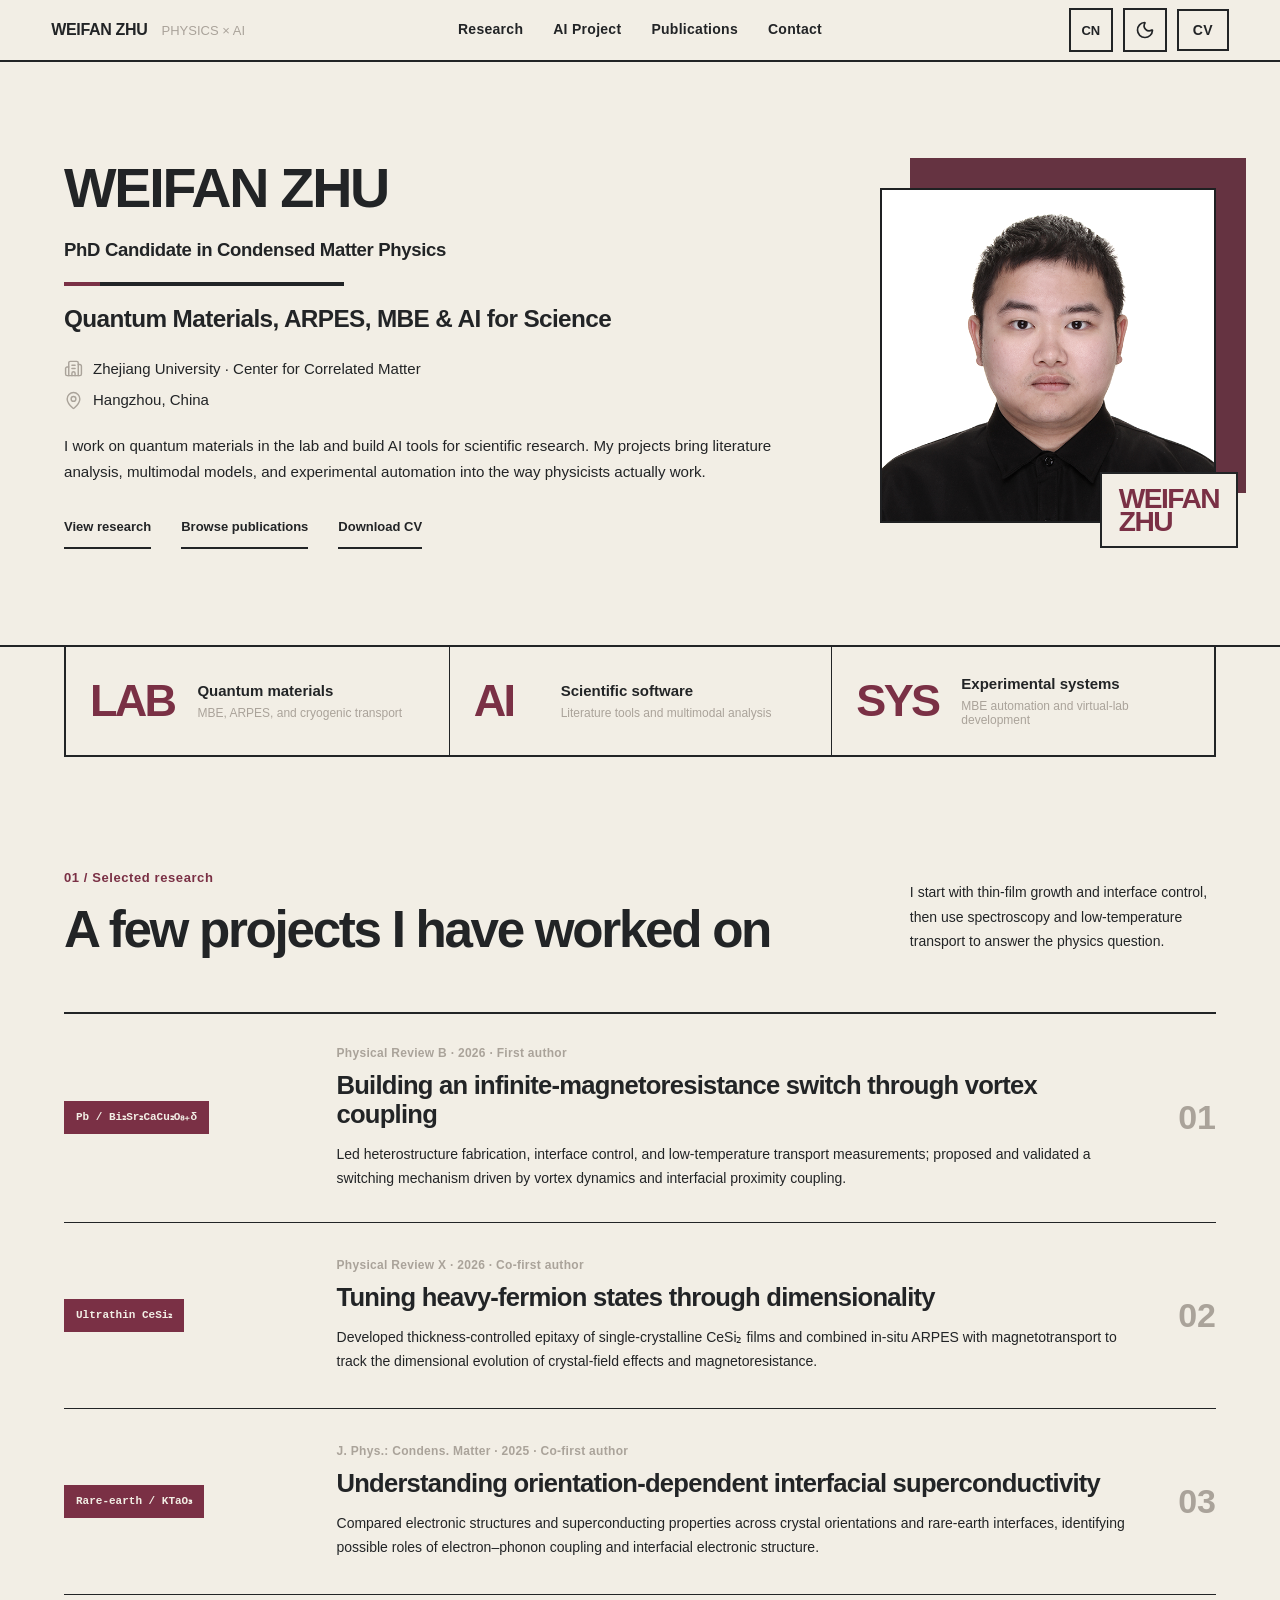
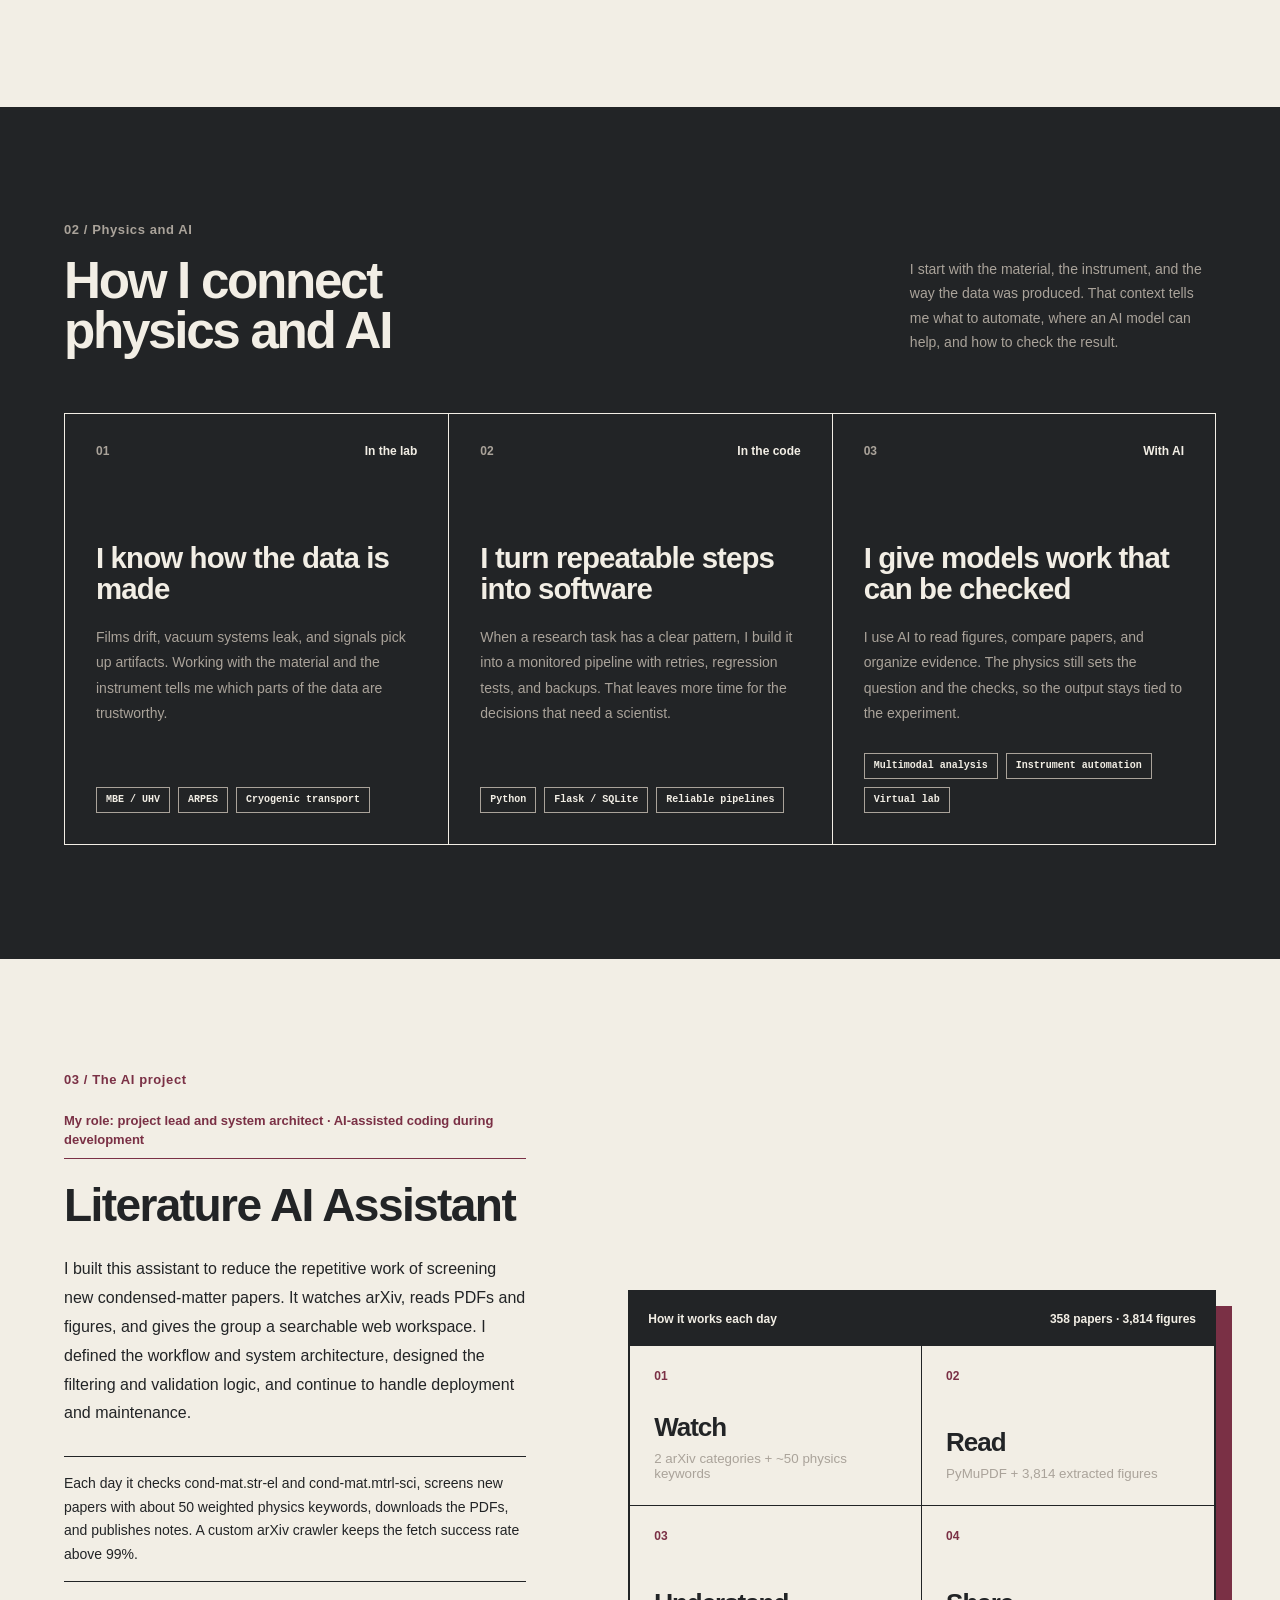
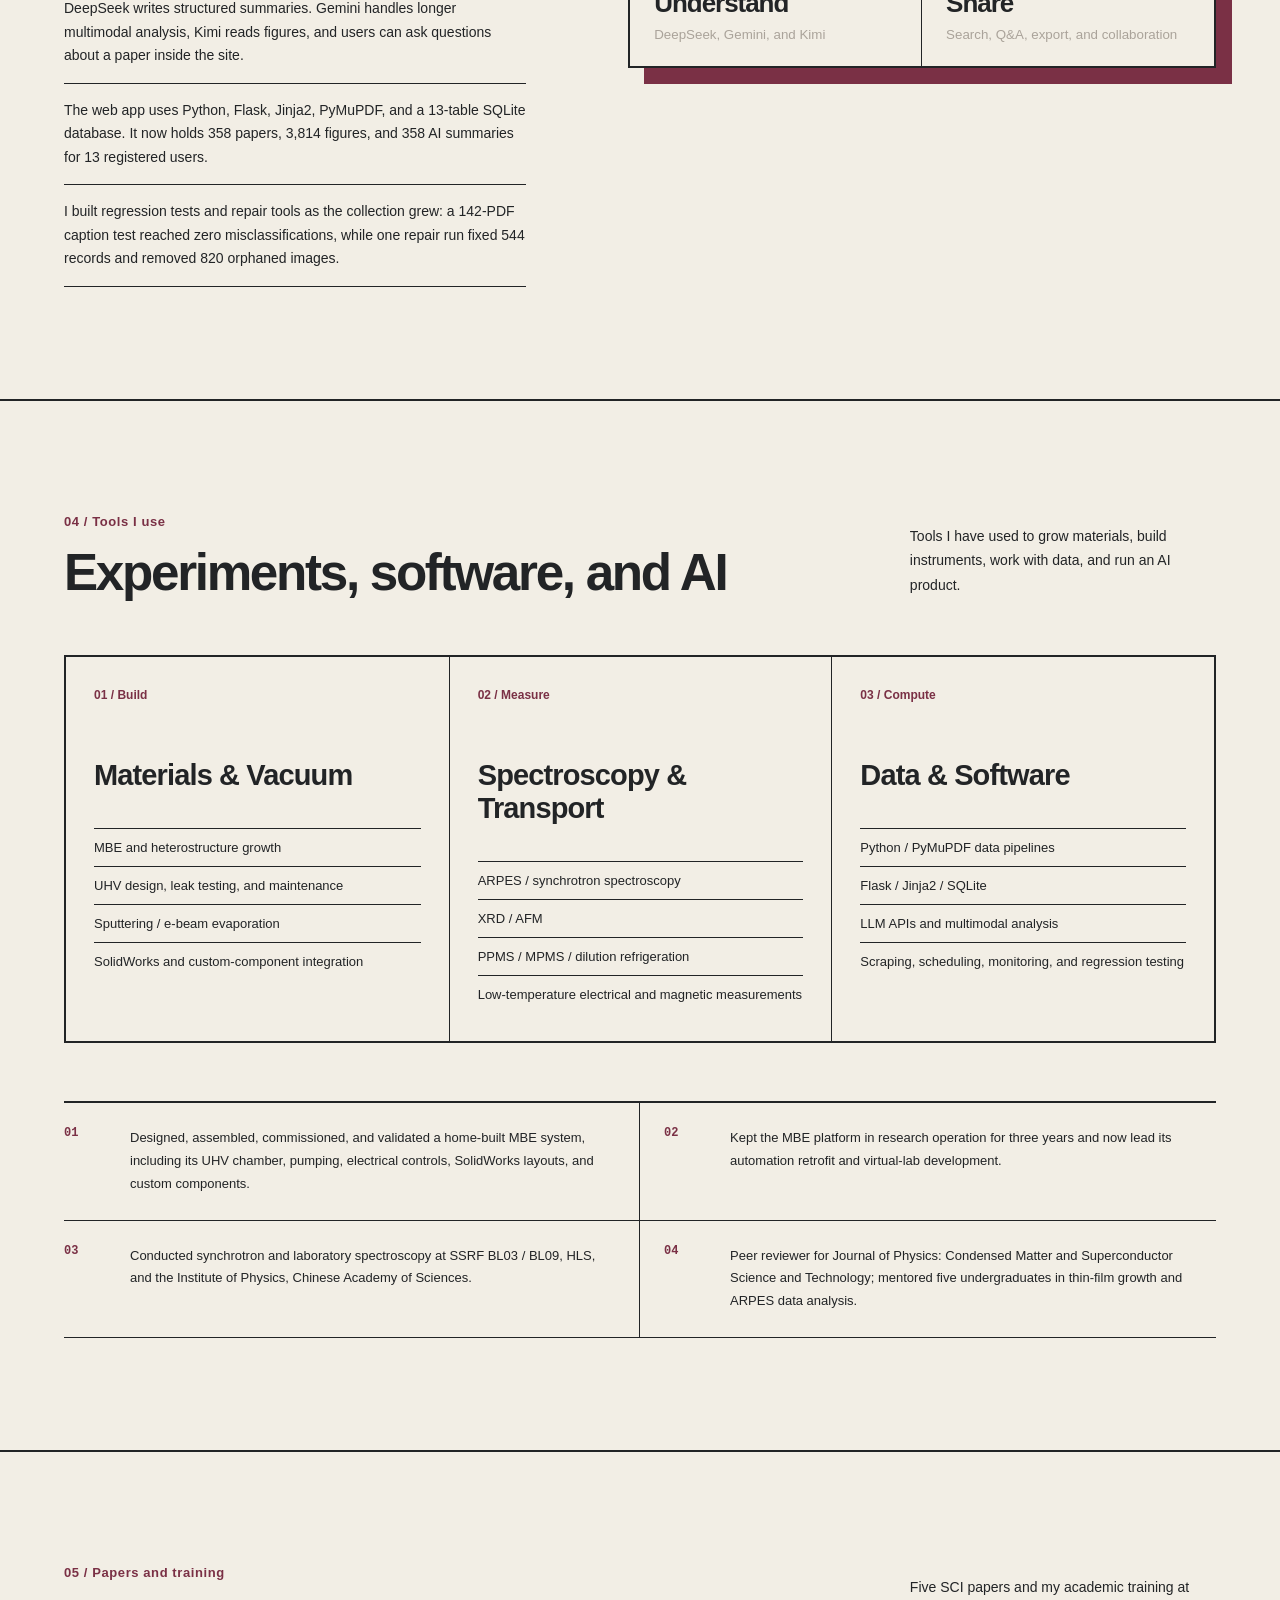
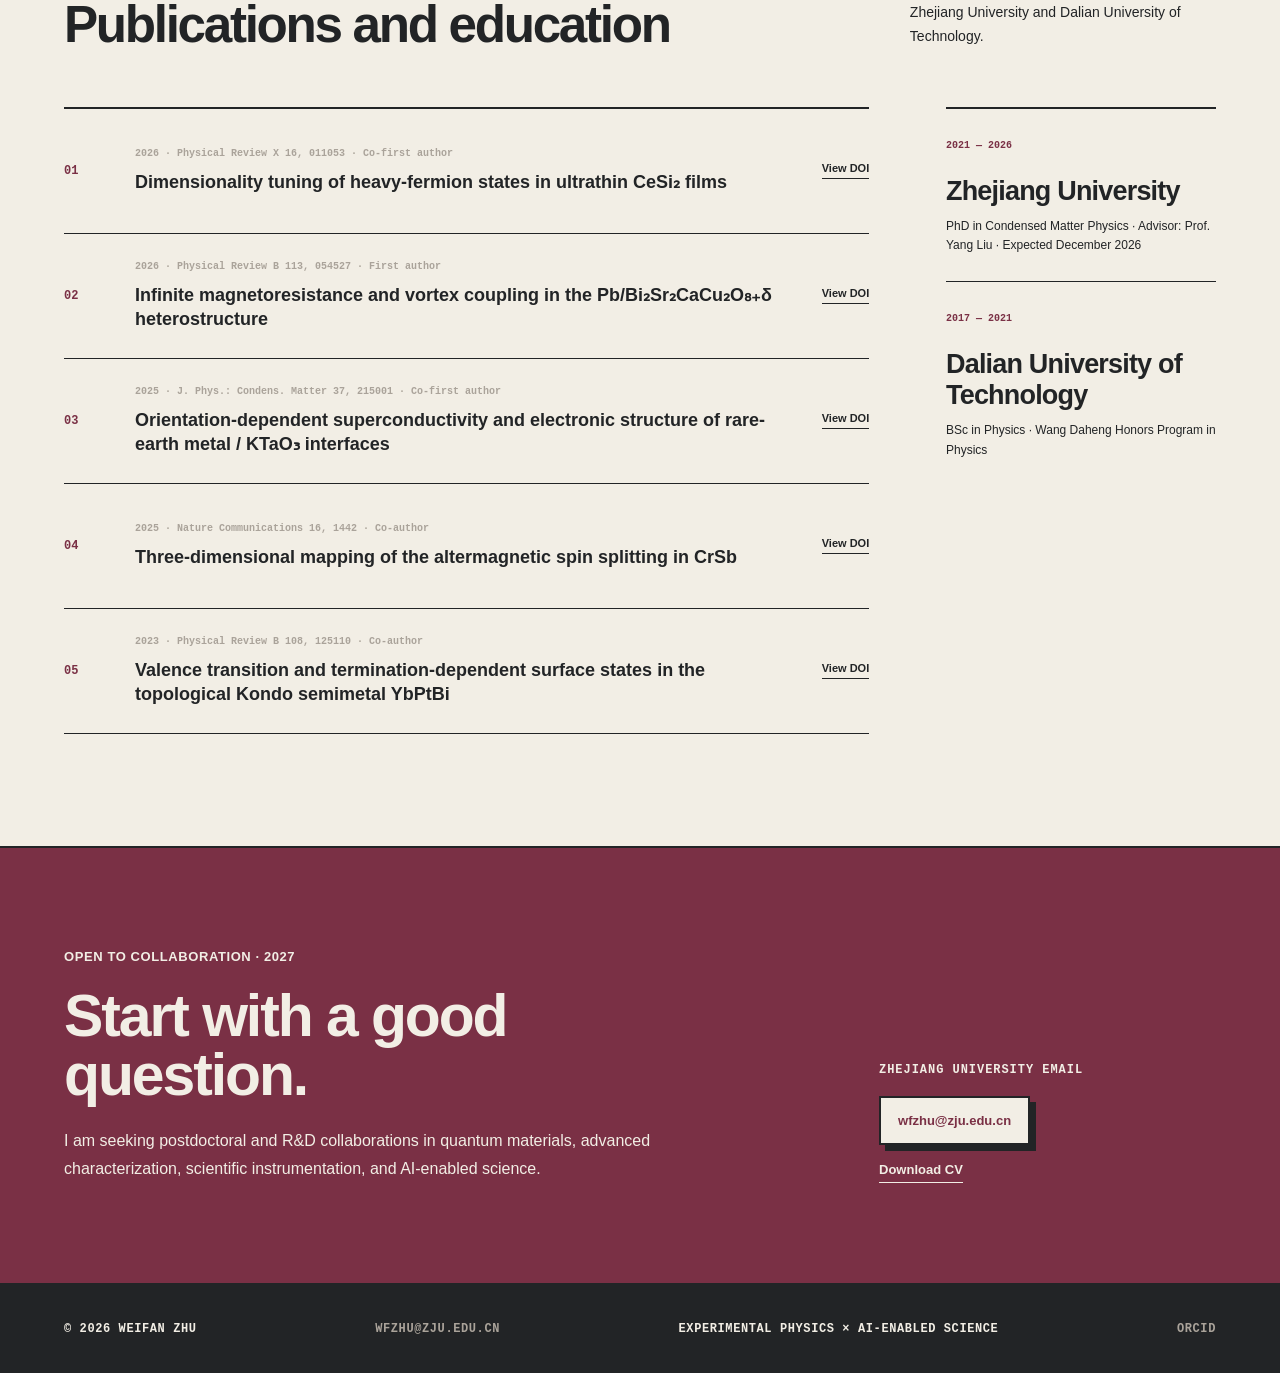
==== commit 2d884fbd: "Publish refined portfolio hero" ====
--- a/index.html
+++ b/index.html
@@ -1,4 +1,4 @@
-<!DOCTYPE html><html lang="en" data-theme="light"><head><meta charSet="utf-8"/><meta name="viewport" content="width=device-width, initial-scale=1"/><link rel="preload" as="image" href="/weifan-zhu.jpg"/><link rel="stylesheet" href="/_next/static/chunks/0zaicn51095k3.css" data-precedence="next"/><link rel="preload" as="script" fetchPriority="low" href="/_next/static/chunks/0mrt30rb3e~gk.js"/><script src="/_next/static/chunks/07jo_yow~fw4v.js" async=""></script><script src="/_next/static/chunks/0frc_d3v~-_nb.js" async=""></script><script src="/_next/static/chunks/0j0uuu-twz6vx.js" async=""></script><script src="/_next/static/chunks/turbopack-0s_xs3kv6e02h.js" async=""></script><script src="/_next/static/chunks/11.-nxxvmek9..js" async=""></script><script src="/_next/static/chunks/0jnf1ah_7txae.js" async=""></script><script src="/_next/static/chunks/0v8r50e64i3mc.js" async=""></script><title>Weifan Zhu · Experimental Physics × AI-enabled Science</title><meta name="description" content="A condensed-matter physics PhD candidate connecting quantum-material experiments, scientific instruments, and AI-enabled science."/><meta property="og:title" content="Weifan Zhu · Experimental Physics × AI-enabled Science"/><meta property="og:description" content="A condensed-matter physics PhD candidate connecting quantum-material experiments, scientific instruments, and AI-enabled science."/><meta property="og:image" content="https://weifan-zhu.github.io/og.png"/><meta property="og:image:width" content="1735"/><meta property="og:image:height" content="907"/><meta property="og:image:alt" content="Weifan Zhu · Experimental Physics × AI-enabled Science"/><meta property="og:type" content="website"/><meta name="twitter:card" content="summary_large_image"/><meta name="twitter:title" content="Weifan Zhu · Experimental Physics × AI-enabled Science"/><meta name="twitter:description" content="A condensed-matter physics PhD candidate connecting quantum-material experiments, scientific instruments, and AI-enabled science."/><meta name="twitter:image" content="https://weifan-zhu.github.io/og.png"/><script data-theme-init="true">(() => {
+<!DOCTYPE html><html lang="en" data-theme="light"><head><meta charSet="utf-8"/><meta name="viewport" content="width=device-width, initial-scale=1"/><link rel="preload" as="image" href="/weifan-zhu.jpg"/><link rel="stylesheet" href="/_next/static/chunks/0-t9bxso-~_r1.css" data-precedence="next"/><link rel="preload" as="script" fetchPriority="low" href="/_next/static/chunks/0mrt30rb3e~gk.js"/><script src="/_next/static/chunks/07jo_yow~fw4v.js" async=""></script><script src="/_next/static/chunks/0frc_d3v~-_nb.js" async=""></script><script src="/_next/static/chunks/0j0uuu-twz6vx.js" async=""></script><script src="/_next/static/chunks/turbopack-0s_xs3kv6e02h.js" async=""></script><script src="/_next/static/chunks/11.-nxxvmek9..js" async=""></script><script src="/_next/static/chunks/0jnf1ah_7txae.js" async=""></script><script src="/_next/static/chunks/0v8r50e64i3mc.js" async=""></script><title>Weifan Zhu · Experimental Physics × AI-enabled Science</title><meta name="description" content="A condensed-matter physics PhD candidate connecting quantum-material experiments, scientific instruments, and AI-enabled science."/><meta property="og:title" content="Weifan Zhu · Experimental Physics × AI-enabled Science"/><meta property="og:description" content="A condensed-matter physics PhD candidate connecting quantum-material experiments, scientific instruments, and AI-enabled science."/><meta property="og:image" content="https://weifan-zhu.github.io/og.png"/><meta property="og:image:width" content="1735"/><meta property="og:image:height" content="907"/><meta property="og:image:alt" content="Weifan Zhu · Experimental Physics × AI-enabled Science"/><meta property="og:type" content="website"/><meta name="twitter:card" content="summary_large_image"/><meta name="twitter:title" content="Weifan Zhu · Experimental Physics × AI-enabled Science"/><meta name="twitter:description" content="A condensed-matter physics PhD candidate connecting quantum-material experiments, scientific instruments, and AI-enabled science."/><meta name="twitter:image" content="https://weifan-zhu.github.io/og.png"/><script data-theme-init="true">(() => {
   const key = "weifan-portfolio-theme";
   let value = "light";
   try {
@@ -7,4 +7,4 @@
   } catch {}
   document.documentElement.dataset.theme = value;
   document.documentElement.style.colorScheme = value;
-})();</script><script src="/_next/static/chunks/03~yq9q893hmn.js" noModule=""></script></head><body><div hidden=""><!--$--><!--/$--></div><main class="journal-page" lang="en"><nav class="journal-nav" aria-label="Main navigation"><a class="journal-brand" href="/"><strong>WEIFAN ZHU</strong><span>PHYSICS × AI</span></a><div class="journal-nav-links"><a href="#research">Research</a><a href="#ai-project">AI Project</a><a href="#publications">Publications</a><a href="#contact">Contact</a></div><div class="journal-nav-actions"><a class="journal-language-toggle" aria-label="Switch to Chinese" href="/zh/">CN</a><button type="button" class="journal-theme-toggle" data-theme-toggle="true" aria-label="Switch to dark theme" aria-pressed="false"><svg xmlns="http://www.w3.org/2000/svg" width="24" height="24" viewBox="0 0 24 24" fill="none" stroke="currentColor" stroke-width="2" stroke-linecap="round" stroke-linejoin="round" class="lucide lucide-moon journal-theme-icon journal-theme-icon-moon" aria-hidden="true"><path d="M20.985 12.486a9 9 0 1 1-9.473-9.472c.405-.022.617.46.402.803a6 6 0 0 0 8.268 8.268c.344-.215.825-.004.803.401"></path></svg><svg xmlns="http://www.w3.org/2000/svg" width="24" height="24" viewBox="0 0 24 24" fill="none" stroke="currentColor" stroke-width="2" stroke-linecap="round" stroke-linejoin="round" class="lucide lucide-sun journal-theme-icon journal-theme-icon-sun" aria-hidden="true"><circle cx="12" cy="12" r="4"></circle><path d="M12 2v2"></path><path d="M12 20v2"></path><path d="m4.93 4.93 1.41 1.41"></path><path d="m17.66 17.66 1.41 1.41"></path><path d="M2 12h2"></path><path d="M20 12h2"></path><path d="m6.34 17.66-1.41 1.41"></path><path d="m19.07 4.93-1.41 1.41"></path></svg></button><a class="journal-nav-cv" href="/Weifan_Zhu_CV.docx" download="">CV</a></div></nav><section class="journal-hero" aria-labelledby="hero-title"><div class="journal-hero-copy"><h1 id="hero-title">WEIFAN ZHU</h1><p class="journal-focus-line">PhD Candidate in Condensed Matter Physics</p><div class="journal-title-rule" aria-hidden="true"></div><h2>Quantum Materials, ARPES, MBE &amp; AI for Science</h2><div class="journal-profile-meta"><p><svg xmlns="http://www.w3.org/2000/svg" width="24" height="24" viewBox="0 0 24 24" fill="none" stroke="currentColor" stroke-width="2" stroke-linecap="round" stroke-linejoin="round" class="lucide lucide-building2 lucide-building-2" aria-hidden="true"><path d="M10 12h4"></path><path d="M10 8h4"></path><path d="M14 21v-3a2 2 0 0 0-4 0v3"></path><path d="M6 10H4a2 2 0 0 0-2 2v7a2 2 0 0 0 2 2h16a2 2 0 0 0 2-2V9a2 2 0 0 0-2-2h-2"></path><path d="M6 21V5a2 2 0 0 1 2-2h8a2 2 0 0 1 2 2v16"></path></svg><span>Zhejiang University · Center for Correlated Matter</span></p><p><svg xmlns="http://www.w3.org/2000/svg" width="24" height="24" viewBox="0 0 24 24" fill="none" stroke="currentColor" stroke-width="2" stroke-linecap="round" stroke-linejoin="round" class="lucide lucide-map-pin" aria-hidden="true"><path d="M20 10c0 4.993-5.539 10.193-7.399 11.799a1 1 0 0 1-1.202 0C9.539 20.193 4 14.993 4 10a8 8 0 0 1 16 0"></path><circle cx="12" cy="10" r="3"></circle></svg><span>Hangzhou, China</span></p></div><p class="journal-intro">I work on quantum materials in the lab and build AI tools for the work around them. My literature assistant has already processed 358 papers and 3,814 figures for 13 users; I am also leading an automation retrofit for a home-built MBE system.</p><div class="journal-hero-links" aria-label="Quick links"><a href="#research">View research</a><a href="#publications">Browse publications</a><a href="/Weifan_Zhu_CV.docx" download="">Download CV</a></div></div><figure class="journal-portrait"><img alt="Portrait of Weifan Zhu" width="720" height="720" decoding="async" data-nimg="1" style="color:transparent" src="/weifan-zhu.jpg"/><figcaption>WEIFAN<br/>ZHU</figcaption></figure></section><section class="journal-evidence" aria-label="Research and project overview"><article aria-label="5 SCI publications"><strong>5</strong><div><h2>SCI publications</h2><p>Quantum materials and low-dimensional systems</p></div></article><article aria-label="3 First / co-first author papers"><strong>3</strong><div><h2>First / co-first author papers</h2><p>Experimental design and project leadership</p></div></article><article aria-label="AI Literature AI Assistant"><strong>AI</strong><div><h2>Literature AI Assistant</h2><p>358 papers · 3,814 figures · 13 users</p></div></article></section><section class="journal-section journal-research" id="research"><header class="journal-section-heading"><div><p class="journal-eyebrow">01 / Selected research</p><h2>A few projects I have worked on</h2></div><p>I start with thin-film growth and interface control, then use spectroscopy and low-temperature transport to answer the physics question.</p></header><div class="journal-research-list"><article><span class="journal-material">Pb / Bi₂Sr₂CaCu₂O₈₊δ</span><div class="journal-research-copy"><p>Physical Review B · 2026 · First author</p><h3>Building an infinite-magnetoresistance switch through vortex coupling</h3><p>Led heterostructure fabrication, interface control, and low-temperature transport measurements; proposed and validated a switching mechanism driven by vortex dynamics and interfacial proximity coupling.</p></div><span class="journal-index">01</span></article><article><span class="journal-material">Ultrathin CeSi₂</span><div class="journal-research-copy"><p>Physical Review X · 2026 · Co-first author</p><h3>Tuning heavy-fermion states through dimensionality</h3><p>Developed thickness-controlled epitaxy of single-crystalline CeSi₂ films and combined in-situ ARPES with magnetotransport to track the dimensional evolution of crystal-field effects and magnetoresistance.</p></div><span class="journal-index">02</span></article><article><span class="journal-material">Rare-earth / KTaO₃</span><div class="journal-research-copy"><p>J. Phys.: Condens. Matter · 2025 · Co-first author</p><h3>Understanding orientation-dependent interfacial superconductivity</h3><p>Compared electronic structures and superconducting properties across crystal orientations and rare-earth interfaces, identifying possible roles of electron–phonon coupling and interfacial electronic structure.</p></div><span class="journal-index">03</span></article></div></section><section class="journal-bridge" id="bridge"><header class="journal-section-heading journal-section-heading-inverse"><div><p class="journal-eyebrow">02 / Physics and AI</p><h2>How I connect<br/>physics and AI</h2></div><p>I start with the material, the instrument, and the way the data was produced. That context tells me what to automate, where an AI model can help, and how to check the result.</p></header><div class="journal-bridge-grid"><article><div class="journal-bridge-meta"><span>01</span><p>In the lab</p></div><h3>I know how the data is made</h3><p>Films drift, vacuum systems leak, and signals pick up artifacts. Working with the material and the instrument tells me which parts of the data are trustworthy.</p><ul><li>MBE / UHV</li><li>ARPES</li><li>Cryogenic transport</li></ul></article><article><div class="journal-bridge-meta"><span>02</span><p>In the code</p></div><h3>I turn repeatable steps into software</h3><p>When a research task has a clear pattern, I build it into a monitored pipeline with retries, regression tests, and backups. That leaves more time for the decisions that need a scientist.</p><ul><li>Python</li><li>Flask / SQLite</li><li>Reliable pipelines</li></ul></article><article><div class="journal-bridge-meta"><span>03</span><p>With AI</p></div><h3>I give models work that can be checked</h3><p>I use AI to read figures, compare papers, and organize evidence. The physics still sets the question and the checks, so the output stays tied to the experiment.</p><ul><li>Multimodal analysis</li><li>Instrument automation</li><li>Virtual lab</li></ul></article></div></section><section class="journal-section journal-ai" id="ai-project"><div class="journal-ai-copy"><p class="journal-eyebrow">03 / The AI project</p><span class="journal-kicker">My role: project lead and system architect · AI-assisted coding during development</span><h2>Literature AI Assistant</h2><p>I built this assistant to reduce the repetitive work of screening new condensed-matter papers. It watches arXiv, reads PDFs and figures, and gives the group a searchable web workspace. I defined the workflow and system architecture, designed the filtering and validation logic, and continue to handle deployment and maintenance.</p><ul><li>Each day it checks cond-mat.str-el and cond-mat.mtrl-sci, screens new papers with about 50 weighted physics keywords, downloads the PDFs, and publishes notes. A custom arXiv crawler keeps the fetch success rate above 99%.</li><li>DeepSeek writes structured summaries. Gemini handles longer multimodal analysis, Kimi reads figures, and users can ask questions about a paper inside the site.</li><li>The web app uses Python, Flask, Jinja2, PyMuPDF, and a 13-table SQLite database. It now holds 358 papers, 3,814 figures, and 358 AI summaries for 13 registered users.</li><li>I built regression tests and repair tools as the collection grew: a 142-PDF caption test reached zero misclassifications, while one repair run fixed 544 records and removed 820 orphaned images.</li></ul></div><div class="journal-pipeline" aria-label="Literature AI Assistant workflow"><div class="journal-pipeline-header"><span>How it works each day</span><span>358 papers · 3,814 figures</span></div><ol><li><span>01</span><strong>Watch</strong><small>2 arXiv categories + ~50 physics keywords</small></li><li><span>02</span><strong>Read</strong><small>PyMuPDF + 3,814 extracted figures</small></li><li><span>03</span><strong>Understand</strong><small>DeepSeek, Gemini, and Kimi</small></li><li><span>04</span><strong>Share</strong><small>Search, Q&amp;A, export, and collaboration</small></li></ol></div></section><section class="journal-section journal-toolkit"><header class="journal-section-heading"><div><p class="journal-eyebrow">04 / Tools I use</p><h2>Experiments, software, and AI</h2></div><p>Tools I have used to grow materials, build instruments, work with data, and run an AI product.</p></header><div class="journal-skill-grid"><article><span>0<!-- -->1<!-- --> / <!-- -->Build</span><h3>Materials &amp; Vacuum</h3><ul><li>MBE and heterostructure growth</li><li>UHV design, leak testing, and maintenance</li><li>Sputtering / e-beam evaporation</li><li>SolidWorks and custom-component integration</li></ul></article><article><span>0<!-- -->2<!-- --> / <!-- -->Measure</span><h3>Spectroscopy &amp; Transport</h3><ul><li>ARPES / synchrotron spectroscopy</li><li>XRD / AFM</li><li>PPMS / MPMS / dilution refrigeration</li><li>Low-temperature electrical and magnetic measurements</li></ul></article><article><span>0<!-- -->3<!-- --> / <!-- -->Compute</span><h3>Data &amp; Software</h3><ul><li>Python / PyMuPDF data pipelines</li><li>Flask / Jinja2 / SQLite</li><li>LLM APIs and multimodal analysis</li><li>Scraping, scheduling, monitoring, and regression testing</li></ul></article></div><div class="journal-highlights"><article><span>0<!-- -->1</span><p>Designed, assembled, commissioned, and validated a home-built MBE system, including its UHV chamber, pumping, electrical controls, SolidWorks layouts, and custom components.</p></article><article><span>0<!-- -->2</span><p>Kept the MBE platform in research operation for three years and now lead its automation retrofit and virtual-lab development.</p></article><article><span>0<!-- -->3</span><p>Conducted synchrotron and laboratory spectroscopy at SSRF BL03 / BL09, HLS, and the Institute of Physics, Chinese Academy of Sciences.</p></article><article><span>0<!-- -->4</span><p>Peer reviewer for Journal of Physics: Condensed Matter and Superconductor Science and Technology; mentored five undergraduates in thin-film growth and ARPES data analysis.</p></article></div></section><section class="journal-section journal-output" id="publications"><header class="journal-section-heading"><div><p class="journal-eyebrow">05 / Papers and training</p><h2>Publications and education</h2></div><p>Five SCI papers and my academic training at Zhejiang University and Dalian University of Technology.</p></header><div class="journal-output-grid"><div class="journal-papers"><a href="https://doi.org/10.1103/fyjf-rwdq" target="_blank" rel="noreferrer"><span>01</span><div><p>2026<!-- --> · <!-- -->Physical Review X 16, 011053<!-- --> · <!-- -->Co-first author</p><h3>Dimensionality tuning of heavy-fermion states in ultrathin CeSi₂ films</h3></div><strong>View DOI</strong></a><a href="https://doi.org/10.1103/f9fg-wvkm" target="_blank" rel="noreferrer"><span>02</span><div><p>2026<!-- --> · <!-- -->Physical Review B 113, 054527<!-- --> · <!-- -->First author</p><h3>Infinite magnetoresistance and vortex coupling in the Pb/Bi₂Sr₂CaCu₂O₈₊δ heterostructure</h3></div><strong>View DOI</strong></a><a href="https://doi.org/10.1088/1361-648X/add2bf" target="_blank" rel="noreferrer"><span>03</span><div><p>2025<!-- --> · <!-- -->J. Phys.: Condens. Matter 37, 215001<!-- --> · <!-- -->Co-first author</p><h3>Orientation-dependent superconductivity and electronic structure of rare-earth metal / KTaO₃ interfaces</h3></div><strong>View DOI</strong></a><a href="https://doi.org/10.1038/s41467-025-56647-7" target="_blank" rel="noreferrer"><span>04</span><div><p>2025<!-- --> · <!-- -->Nature Communications 16, 1442<!-- --> · <!-- -->Co-author</p><h3>Three-dimensional mapping of the altermagnetic spin splitting in CrSb</h3></div><strong>View DOI</strong></a><a href="https://doi.org/10.1103/PhysRevB.108.125110" target="_blank" rel="noreferrer"><span>05</span><div><p>2023<!-- --> · <!-- -->Physical Review B 108, 125110<!-- --> · <!-- -->Co-author</p><h3>Valence transition and termination-dependent surface states in the topological Kondo semimetal YbPtBi</h3></div><strong>View DOI</strong></a></div><aside class="journal-timeline" aria-label="Education"><article><span>2021 — 2026</span><h3>Zhejiang University</h3><p>PhD in Condensed Matter Physics · Advisor: Prof. Yang Liu · Expected December 2026</p></article><article><span>2017 — 2021</span><h3>Dalian University of Technology</h3><p>BSc in Physics · Wang Daheng Honors Program in Physics</p></article></aside></div></section><section class="journal-contact" id="contact"><div><p class="journal-eyebrow">OPEN TO COLLABORATION · 2027</p><h2>Start with a good question.</h2><p>I am seeking postdoctoral and R&amp;D collaborations in quantum materials, advanced characterization, scientific instrumentation, and AI-enabled science.</p></div><div class="journal-contact-actions"><span class="journal-contact-label">Zhejiang University email</span><a class="journal-primary-action" href="mailto:wfzhu@zju.edu.cn">wfzhu@zju.edu.cn</a><a href="/Weifan_Zhu_CV.docx" download="">Download CV</a></div></section><footer class="journal-footer"><span>© 2026 Weifan Zhu</span><a href="mailto:wfzhu@zju.edu.cn">wfzhu@zju.edu.cn</a><span>Experimental physics × AI-enabled science</span><a href="https://orcid.org/0000-0002-8206-4336" target="_blank" rel="noreferrer">ORCID</a></footer></main><!--$--><!--/$--><script src="/_next/static/chunks/0mrt30rb3e~gk.js" id="_R_" async=""></script><script>(self.__next_f=self.__next_f||[]).push([0])</script><script>self.__next_f.push([1,"1:\"$Sreact.fragment\"\n2:I[61386,[\"/_next/static/chunks/11.-nxxvmek9..js\",\"/_next/static/chunks/0jnf1ah_7txae.js\"],\"default\"]\n3:I[17680,[\"/_next/static/chunks/11.-nxxvmek9..js\",\"/_next/static/chunks/0jnf1ah_7txae.js\"],\"default\"]\n4:I[84532,[\"/_next/static/chunks/11.-nxxvmek9..js\",\"/_next/static/chunks/0jnf1ah_7txae.js\",\"/_next/static/chunks/0v8r50e64i3mc.js\"],\"\"]\n5:I[41242,[\"/_next/static/chunks/11.-nxxvmek9..js\",\"/_next/static/chunks/0jnf1ah_7txae.js\",\"/_next/static/chunks/0v8r50e64i3mc.js\"],\"ThemeToggle\"]\n6:I[82428,[\"/_next/static/chunks/11.-nxxvmek9..js\",\"/_next/static/chunks/0jnf1ah_7txae.js\",\"/_next/static/chunks/0v8r50e64i3mc.js\"],\"default\"]\n16:I[20990,[\"/_next/static/chunks/11.-nxxvmek9..js\",\"/_next/static/chunks/0jnf1ah_7txae.js\"],\"default\",1]\n:HL[\"/_next/static/chunks/0zaicn51095k3.css\",\"style\"]\n"])</script><script>self.__next_f.push([1,"0:{\"P\":null,\"c\":[\"\",\"\"],\"q\":\"\",\"i\":false,\"f\":[[[\"\",{\"children\":[\"__PAGE__\",{}]},\"$undefined\",\"$undefined\",16],[[\"$\",\"$1\",\"c\",{\"children\":[[[\"$\",\"link\",\"0\",{\"rel\":\"stylesheet\",\"href\":\"/_next/static/chunks/0zaicn51095k3.css\",\"precedence\":\"next\",\"crossOrigin\":\"$undefined\",\"nonce\":\"$undefined\"}],[\"$\",\"script\",\"script-0\",{\"src\":\"/_next/static/chunks/11.-nxxvmek9..js\",\"async\":true,\"nonce\":\"$undefined\"}],[\"$\",\"script\",\"script-1\",{\"src\":\"/_next/static/chunks/0jnf1ah_7txae.js\",\"async\":true,\"nonce\":\"$undefined\"}]],[\"$\",\"html\",null,{\"lang\":\"en\",\"data-theme\":\"light\",\"suppressHydrationWarning\":true,\"children\":[[\"$\",\"head\",null,{\"children\":[\"$\",\"script\",null,{\"data-theme-init\":true,\"dangerouslySetInnerHTML\":{\"__html\":\"(() =\u003e {\\n  const key = \\\"weifan-portfolio-theme\\\";\\n  let value = \\\"light\\\";\\n  try {\\n    const saved = window.localStorage.getItem(key);\\n    if (saved === \\\"light\\\" || saved === \\\"dark\\\") value = saved;\\n  } catch {}\\n  document.documentElement.dataset.theme = value;\\n  document.documentElement.style.colorScheme = value;\\n})();\"}}]}],[\"$\",\"body\",null,{\"children\":[\"$\",\"$L2\",null,{\"parallelRouterKey\":\"children\",\"error\":\"$undefined\",\"errorStyles\":\"$undefined\",\"errorScripts\":\"$undefined\",\"template\":[\"$\",\"$L3\",null,{}],\"templateStyles\":\"$undefined\",\"templateScripts\":\"$undefined\",\"notFound\":[[[\"$\",\"title\",null,{\"children\":\"404: This page could not be found.\"}],[\"$\",\"div\",null,{\"style\":{\"fontFamily\":\"system-ui,\\\"Segoe UI\\\",Roboto,Helvetica,Arial,sans-serif,\\\"Apple Color Emoji\\\",\\\"Segoe UI Emoji\\\"\",\"height\":\"100vh\",\"textAlign\":\"center\",\"display\":\"flex\",\"flexDirection\":\"column\",\"alignItems\":\"center\",\"justifyContent\":\"center\"},\"children\":[\"$\",\"div\",null,{\"children\":[[\"$\",\"style\",null,{\"dangerouslySetInnerHTML\":{\"__html\":\"body{color:#000;background:#fff;margin:0}.next-error-h1{border-right:1px solid rgba(0,0,0,.3)}@media (prefers-color-scheme:dark){body{color:#fff;background:#000}.next-error-h1{border-right:1px solid rgba(255,255,255,.3)}}\"}}],[\"$\",\"h1\",null,{\"className\":\"next-error-h1\",\"style\":{\"display\":\"inline-block\",\"margin\":\"0 20px 0 0\",\"padding\":\"0 23px 0 0\",\"fontSize\":24,\"fontWeight\":500,\"verticalAlign\":\"top\",\"lineHeight\":\"49px\"},\"children\":404}],[\"$\",\"div\",null,{\"style\":{\"display\":\"inline-block\"},\"children\":[\"$\",\"h2\",null,{\"style\":{\"fontSize\":14,\"fontWeight\":400,\"lineHeight\":\"49px\",\"margin\":0},\"children\":\"This page could not be found.\"}]}]]}]}]],[]],\"forbidden\":\"$undefined\",\"unauthorized\":\"$undefined\"}]}]]}]]}],{\"children\":[[\"$\",\"$1\",\"c\",{\"children\":[[\"$\",\"main\",null,{\"className\":\"journal-page\",\"lang\":\"en\",\"children\":[[\"$\",\"nav\",null,{\"className\":\"journal-nav\",\"aria-label\":\"Main navigation\",\"children\":[[\"$\",\"$L4\",null,{\"className\":\"journal-brand\",\"href\":\"/\",\"children\":[[\"$\",\"strong\",null,{\"children\":\"WEIFAN ZHU\"}],[\"$\",\"span\",null,{\"children\":\"PHYSICS × AI\"}]]}],[\"$\",\"div\",null,{\"className\":\"journal-nav-links\",\"children\":[[\"$\",\"a\",null,{\"href\":\"#research\",\"children\":\"Research\"}],[\"$\",\"a\",null,{\"href\":\"#ai-project\",\"children\":\"AI Project\"}],[\"$\",\"a\",null,{\"href\":\"#publications\",\"children\":\"Publications\"}],[\"$\",\"a\",null,{\"href\":\"#contact\",\"children\":\"Contact\"}]]}],[\"$\",\"div\",null,{\"className\":\"journal-nav-actions\",\"children\":[[\"$\",\"$L4\",null,{\"className\":\"journal-language-toggle\",\"href\":\"/zh/\",\"aria-label\":\"Switch to Chinese\",\"children\":\"CN\"}],[\"$\",\"$L5\",null,{\"language\":\"en\"}],[\"$\",\"a\",null,{\"className\":\"journal-nav-cv\",\"href\":\"/Weifan_Zhu_CV.docx\",\"download\":true,\"children\":\"CV\"}]]}]]}],[\"$\",\"section\",null,{\"className\":\"journal-hero\",\"aria-labelledby\":\"hero-title\",\"children\":[[\"$\",\"div\",null,{\"className\":\"journal-hero-copy\",\"children\":[[\"$\",\"h1\",null,{\"id\":\"hero-title\",\"children\":\"WEIFAN ZHU\"}],[\"$\",\"p\",null,{\"className\":\"journal-focus-line\",\"children\":\"PhD Candidate in Condensed Matter Physics\"}],[\"$\",\"div\",null,{\"className\":\"journal-title-rule\",\"aria-hidden\":\"true\"}],[\"$\",\"h2\",null,{\"children\":\"Quantum Materials, ARPES, MBE \u0026 AI for Science\"}],[\"$\",\"div\",null,{\"className\":\"journal-profile-meta\",\"children\":[[\"$\",\"p\",null,{\"children\":[[\"$\",\"$L6\",null,{\"ref\":\"$undefined\",\"iconNode\":[[\"path\",{\"d\":\"M10 12h4\",\"key\":\"a56b0p\"}],[\"path\",{\"d\":\"M10 8h4\",\"key\":\"1sr2af\"}],[\"path\",{\"d\":\"M14 21v-3a2 2 0 0 0-4 0v3\",\"key\":\"1rgiei\"}],[\"path\",{\"d\":\"M6 10H4a2 2 0 0 0-2 2v7a2 2 0 0 0 2 2h16a2 2 0 0 0 2-2V9a2 2 0 0 0-2-2h-2\",\"key\":\"secmi2\"}],[\"path\",{\"d\":\"M6 21V5a2 2 0 0 1 2-2h8a2 2 0 0 1 2 2v16\",\"key\":\"16ra0t\"}]],\"className\":\"lucide-building2 lucide-building-2\",\"aria-hidden\":\"true\"}],[\"$\",\"span\",null,{\"children\":\"Zhejiang University · Center for Correlated Matter\"}]]}],[\"$\",\"p\",null,{\"children\":[[\"$\",\"$L6\",null,{\"ref\":\"$undefined\",\"iconNode\":[[\"path\",{\"d\":\"M20 10c0 4.993-5.539 10.193-7.399 11.799a1 1 0 0 1-1.202 0C9.539 20.193 4 14.993 4 10a8 8 0 0 1 16 0\",\"key\":\"1r0f0z\"}],[\"circle\",{\"cx\":\"12\",\"cy\":\"10\",\"r\":\"3\",\"key\":\"ilqhr7\"}]],\"className\":\"lucide-map-pin\",\"aria-hidden\":\"true\"}],\"$L7\"]}]]}],\"$L8\",\"$L9\"]}],\"$La\"]}],\"$Lb\",\"$Lc\",\"$Ld\",\"$Le\",\"$Lf\",\"$L10\",\"$L11\",\"$L12\"]}],[\"$L13\"],\"$L14\"]}],{},null,false,null]},null,false,null],\"$L15\",false]],\"m\":\"$undefined\",\"G\":[\"$16\",[\"$L17\"]],\"S\":true,\"h\":null,\"s\":\"$undefined\",\"l\":\"$undefined\",\"p\":\"$undefined\",\"d\":\"$undefined\",\"b\":\"Qb3pV7rBXMnr3Rz8-b89k\"}\n"])</script><script>self.__next_f.push([1,"18:I[85611,[\"/_next/static/chunks/11.-nxxvmek9..js\",\"/_next/static/chunks/0jnf1ah_7txae.js\",\"/_next/static/chunks/0v8r50e64i3mc.js\"],\"Image\"]\n19:I[76344,[\"/_next/static/chunks/11.-nxxvmek9..js\",\"/_next/static/chunks/0jnf1ah_7txae.js\"],\"OutletBoundary\"]\n1a:\"$Sreact.suspense\"\n1c:I[76344,[\"/_next/static/chunks/11.-nxxvmek9..js\",\"/_next/static/chunks/0jnf1ah_7txae.js\"],\"ViewportBoundary\"]\n1e:I[76344,[\"/_next/static/chunks/11.-nxxvmek9..js\",\"/_next/static/chunks/0jnf1ah_7txae.js\"],\"MetadataBoundary\"]\n7:[\"$\",\"span\",null,{\"children\":\"Hangzhou, China\"}]\n8:[\"$\",\"p\",null,{\"className\":\"journal-intro\",\"children\":\"I work on quantum materials in the lab and build AI tools for the work around them. My literature assistant has already processed 358 papers and 3,814 figures for 13 users; I am also leading an automation retrofit for a home-built MBE system.\"}]\n9:[\"$\",\"div\",null,{\"className\":\"journal-hero-links\",\"aria-label\":\"Quick links\",\"children\":[[\"$\",\"a\",null,{\"href\":\"#research\",\"children\":\"View research\"}],[\"$\",\"a\",null,{\"href\":\"#publications\",\"children\":\"Browse publications\"}],[\"$\",\"a\",null,{\"href\":\"/Weifan_Zhu_CV.docx\",\"download\":true,\"children\":\"Download CV\"}]]}]\na:[\"$\",\"figure\",null,{\"className\":\"journal-portrait\",\"children\":[[\"$\",\"$L18\",null,{\"src\":\"/weifan-zhu.jpg\",\"width\":720,\"height\":720,\"priority\":true,\"alt\":\"Portrait of Weifan Zhu\"}],[\"$\",\"figcaption\",null,{\"children\":[\"WEIFAN\",[\"$\",\"br\",null,{}],\"ZHU\"]}]]}]\nb:[\"$\",\"section\",null,{\"className\":\"journal-evidence\",\"aria-label\":\"Research and project overview\",\"children\":[[\"$\",\"article\",\"SCI publications\",{\"aria-label\":\"5 SCI publications\",\"children\":[[\"$\",\"strong\",null,{\"children\":\"5\"}],[\"$\",\"div\",null,{\"children\":[[\"$\",\"h2\",null,{\"children\":\"SCI publications\"}],[\"$\",\"p\",null,{\"children\":\"Quantum materials and low-dimensional systems\"}]]}]]}],[\"$\",\"article\",\"First / co-first author papers\",{\"aria-label\":\"3 First / co-first author papers\",\"children\":[[\"$\",\"strong\",null,{\"children\":\"3\"}],[\"$\",\"div\",null,{\"children\":[[\"$\",\"h2\",null,{\"children\":\"First / co-first author papers\"}],[\"$\",\"p\",null,{\"children\":\"Experimental design and project leadership\"}]]}]]}],[\"$\",\"article\",\"Literature AI Assistant\",{\"aria-label\":\"AI Literature AI Assistant\",\"children\":[[\"$\",\"strong\",null,{\"children\":\"AI\"}],[\"$\",\"div\",null,{\"children\":[[\"$\",\"h2\",null,{\"children\":\"Literature AI Assistant\"}],[\"$\",\"p\",null,{\"children\":\"358 papers · 3,814 figures · 13 users\"}]]}]]}]]}]\n"])</script><script>self.__next_f.push([1,"c:[\"$\",\"section\",null,{\"className\":\"journal-section journal-research\",\"id\":\"research\",\"children\":[[\"$\",\"header\",null,{\"className\":\"journal-section-heading\",\"children\":[[\"$\",\"div\",null,{\"children\":[[\"$\",\"p\",null,{\"className\":\"journal-eyebrow\",\"children\":\"01 / Selected research\"}],[\"$\",\"h2\",null,{\"children\":\"A few projects I have worked on\"}]]}],[\"$\",\"p\",null,{\"children\":\"I start with thin-film growth and interface control, then use spectroscopy and low-temperature transport to answer the physics question.\"}]]}],[\"$\",\"div\",null,{\"className\":\"journal-research-list\",\"children\":[[\"$\",\"article\",\"01\",{\"children\":[[\"$\",\"span\",null,{\"className\":\"journal-material\",\"children\":\"Pb / Bi₂Sr₂CaCu₂O₈₊δ\"}],[\"$\",\"div\",null,{\"className\":\"journal-research-copy\",\"children\":[[\"$\",\"p\",null,{\"children\":\"Physical Review B · 2026 · First author\"}],[\"$\",\"h3\",null,{\"children\":\"Building an infinite-magnetoresistance switch through vortex coupling\"}],[\"$\",\"p\",null,{\"children\":\"Led heterostructure fabrication, interface control, and low-temperature transport measurements; proposed and validated a switching mechanism driven by vortex dynamics and interfacial proximity coupling.\"}]]}],[\"$\",\"span\",null,{\"className\":\"journal-index\",\"children\":\"01\"}]]}],[\"$\",\"article\",\"02\",{\"children\":[[\"$\",\"span\",null,{\"className\":\"journal-material\",\"children\":\"Ultrathin CeSi₂\"}],[\"$\",\"div\",null,{\"className\":\"journal-research-copy\",\"children\":[[\"$\",\"p\",null,{\"children\":\"Physical Review X · 2026 · Co-first author\"}],[\"$\",\"h3\",null,{\"children\":\"Tuning heavy-fermion states through dimensionality\"}],[\"$\",\"p\",null,{\"children\":\"Developed thickness-controlled epitaxy of single-crystalline CeSi₂ films and combined in-situ ARPES with magnetotransport to track the dimensional evolution of crystal-field effects and magnetoresistance.\"}]]}],[\"$\",\"span\",null,{\"className\":\"journal-index\",\"children\":\"02\"}]]}],[\"$\",\"article\",\"03\",{\"children\":[[\"$\",\"span\",null,{\"className\":\"journal-material\",\"children\":\"Rare-earth / KTaO₃\"}],[\"$\",\"div\",null,{\"className\":\"journal-research-copy\",\"children\":[[\"$\",\"p\",null,{\"children\":\"J. Phys.: Condens. Matter · 2025 · Co-first author\"}],[\"$\",\"h3\",null,{\"children\":\"Understanding orientation-dependent interfacial superconductivity\"}],[\"$\",\"p\",null,{\"children\":\"Compared electronic structures and superconducting properties across crystal orientations and rare-earth interfaces, identifying possible roles of electron–phonon coupling and interfacial electronic structure.\"}]]}],[\"$\",\"span\",null,{\"className\":\"journal-index\",\"children\":\"03\"}]]}]]}]]}]\n"])</script><script>self.__next_f.push([1,"d:[\"$\",\"section\",null,{\"className\":\"journal-bridge\",\"id\":\"bridge\",\"children\":[[\"$\",\"header\",null,{\"className\":\"journal-section-heading journal-section-heading-inverse\",\"children\":[[\"$\",\"div\",null,{\"children\":[[\"$\",\"p\",null,{\"className\":\"journal-eyebrow\",\"children\":\"02 / Physics and AI\"}],[\"$\",\"h2\",null,{\"children\":[\"How I connect\",[\"$\",\"br\",null,{}],\"physics and AI\"]}]]}],[\"$\",\"p\",null,{\"children\":\"I start with the material, the instrument, and the way the data was produced. That context tells me what to automate, where an AI model can help, and how to check the result.\"}]]}],[\"$\",\"div\",null,{\"className\":\"journal-bridge-grid\",\"children\":[[\"$\",\"article\",\"01\",{\"children\":[[\"$\",\"div\",null,{\"className\":\"journal-bridge-meta\",\"children\":[[\"$\",\"span\",null,{\"children\":\"01\"}],[\"$\",\"p\",null,{\"children\":\"In the lab\"}]]}],[\"$\",\"h3\",null,{\"children\":\"I know how the data is made\"}],[\"$\",\"p\",null,{\"children\":\"Films drift, vacuum systems leak, and signals pick up artifacts. Working with the material and the instrument tells me which parts of the data are trustworthy.\"}],[\"$\",\"ul\",null,{\"children\":[[\"$\",\"li\",\"MBE / UHV\",{\"children\":\"MBE / UHV\"}],[\"$\",\"li\",\"ARPES\",{\"children\":\"ARPES\"}],[\"$\",\"li\",\"Cryogenic transport\",{\"children\":\"Cryogenic transport\"}]]}]]}],[\"$\",\"article\",\"02\",{\"children\":[[\"$\",\"div\",null,{\"className\":\"journal-bridge-meta\",\"children\":[[\"$\",\"span\",null,{\"children\":\"02\"}],[\"$\",\"p\",null,{\"children\":\"In the code\"}]]}],[\"$\",\"h3\",null,{\"children\":\"I turn repeatable steps into software\"}],[\"$\",\"p\",null,{\"children\":\"When a research task has a clear pattern, I build it into a monitored pipeline with retries, regression tests, and backups. That leaves more time for the decisions that need a scientist.\"}],[\"$\",\"ul\",null,{\"children\":[[\"$\",\"li\",\"Python\",{\"children\":\"Python\"}],[\"$\",\"li\",\"Flask / SQLite\",{\"children\":\"Flask / SQLite\"}],[\"$\",\"li\",\"Reliable pipelines\",{\"children\":\"Reliable pipelines\"}]]}]]}],[\"$\",\"article\",\"03\",{\"children\":[[\"$\",\"div\",null,{\"className\":\"journal-bridge-meta\",\"children\":[[\"$\",\"span\",null,{\"children\":\"03\"}],[\"$\",\"p\",null,{\"children\":\"With AI\"}]]}],[\"$\",\"h3\",null,{\"children\":\"I give models work that can be checked\"}],[\"$\",\"p\",null,{\"children\":\"I use AI to read figures, compare papers, and organize evidence. The physics still sets the question and the checks, so the output stays tied to the experiment.\"}],[\"$\",\"ul\",null,{\"children\":[[\"$\",\"li\",\"Multimodal analysis\",{\"children\":\"Multimodal analysis\"}],[\"$\",\"li\",\"Instrument automation\",{\"children\":\"Instrument automation\"}],[\"$\",\"li\",\"Virtual lab\",{\"children\":\"Virtual lab\"}]]}]]}]]}]]}]\n"])</script><script>self.__next_f.push([1,"e:[\"$\",\"section\",null,{\"className\":\"journal-section journal-ai\",\"id\":\"ai-project\",\"children\":[[\"$\",\"div\",null,{\"className\":\"journal-ai-copy\",\"children\":[[\"$\",\"p\",null,{\"className\":\"journal-eyebrow\",\"children\":\"03 / The AI project\"}],[\"$\",\"span\",null,{\"className\":\"journal-kicker\",\"children\":\"My role: project lead and system architect · AI-assisted coding during development\"}],[\"$\",\"h2\",null,{\"children\":\"Literature AI Assistant\"}],[\"$\",\"p\",null,{\"children\":\"I built this assistant to reduce the repetitive work of screening new condensed-matter papers. It watches arXiv, reads PDFs and figures, and gives the group a searchable web workspace. I defined the workflow and system architecture, designed the filtering and validation logic, and continue to handle deployment and maintenance.\"}],[\"$\",\"ul\",null,{\"children\":[[\"$\",\"li\",\"Each day it checks cond-mat.str-el and cond-mat.mtrl-sci, screens new papers with about 50 weighted physics keywords, downloads the PDFs, and publishes notes. A custom arXiv crawler keeps the fetch success rate above 99%.\",{\"children\":\"Each day it checks cond-mat.str-el and cond-mat.mtrl-sci, screens new papers with about 50 weighted physics keywords, downloads the PDFs, and publishes notes. A custom arXiv crawler keeps the fetch success rate above 99%.\"}],[\"$\",\"li\",\"DeepSeek writes structured summaries. Gemini handles longer multimodal analysis, Kimi reads figures, and users can ask questions about a paper inside the site.\",{\"children\":\"DeepSeek writes structured summaries. Gemini handles longer multimodal analysis, Kimi reads figures, and users can ask questions about a paper inside the site.\"}],[\"$\",\"li\",\"The web app uses Python, Flask, Jinja2, PyMuPDF, and a 13-table SQLite database. It now holds 358 papers, 3,814 figures, and 358 AI summaries for 13 registered users.\",{\"children\":\"The web app uses Python, Flask, Jinja2, PyMuPDF, and a 13-table SQLite database. It now holds 358 papers, 3,814 figures, and 358 AI summaries for 13 registered users.\"}],[\"$\",\"li\",\"I built regression tests and repair tools as the collection grew: a 142-PDF caption test reached zero misclassifications, while one repair run fixed 544 records and removed 820 orphaned images.\",{\"children\":\"I built regression tests and repair tools as the collection grew: a 142-PDF caption test reached zero misclassifications, while one repair run fixed 544 records and removed 820 orphaned images.\"}]]}]]}],[\"$\",\"div\",null,{\"className\":\"journal-pipeline\",\"aria-label\":\"Literature AI Assistant workflow\",\"children\":[[\"$\",\"div\",null,{\"className\":\"journal-pipeline-header\",\"children\":[[\"$\",\"span\",null,{\"children\":\"How it works each day\"}],[\"$\",\"span\",null,{\"children\":\"358 papers · 3,814 figures\"}]]}],[\"$\",\"ol\",null,{\"children\":[[\"$\",\"li\",\"01\",{\"children\":[[\"$\",\"span\",null,{\"children\":\"01\"}],[\"$\",\"strong\",null,{\"children\":\"Watch\"}],[\"$\",\"small\",null,{\"children\":\"2 arXiv categories + ~50 physics keywords\"}]]}],[\"$\",\"li\",\"02\",{\"children\":[[\"$\",\"span\",null,{\"children\":\"02\"}],[\"$\",\"strong\",null,{\"children\":\"Read\"}],[\"$\",\"small\",null,{\"children\":\"PyMuPDF + 3,814 extracted figures\"}]]}],[\"$\",\"li\",\"03\",{\"children\":[[\"$\",\"span\",null,{\"children\":\"03\"}],[\"$\",\"strong\",null,{\"children\":\"Understand\"}],[\"$\",\"small\",null,{\"children\":\"DeepSeek, Gemini, and Kimi\"}]]}],[\"$\",\"li\",\"04\",{\"children\":[[\"$\",\"span\",null,{\"children\":\"04\"}],[\"$\",\"strong\",null,{\"children\":\"Share\"}],[\"$\",\"small\",null,{\"children\":\"Search, Q\u0026A, export, and collaboration\"}]]}]]}]]}]]}]\n"])</script><script>self.__next_f.push([1,"f:[\"$\",\"section\",null,{\"className\":\"journal-section journal-toolkit\",\"children\":[[\"$\",\"header\",null,{\"className\":\"journal-section-heading\",\"children\":[[\"$\",\"div\",null,{\"children\":[[\"$\",\"p\",null,{\"className\":\"journal-eyebrow\",\"children\":\"04 / Tools I use\"}],[\"$\",\"h2\",null,{\"children\":\"Experiments, software, and AI\"}]]}],[\"$\",\"p\",null,{\"children\":\"Tools I have used to grow materials, build instruments, work with data, and run an AI product.\"}]]}],[\"$\",\"div\",null,{\"className\":\"journal-skill-grid\",\"children\":[[\"$\",\"article\",\"Build\",{\"children\":[[\"$\",\"span\",null,{\"children\":[\"0\",1,\" / \",\"Build\"]}],[\"$\",\"h3\",null,{\"children\":\"Materials \u0026 Vacuum\"}],[\"$\",\"ul\",null,{\"children\":[[\"$\",\"li\",\"MBE and heterostructure growth\",{\"children\":\"MBE and heterostructure growth\"}],[\"$\",\"li\",\"UHV design, leak testing, and maintenance\",{\"children\":\"UHV design, leak testing, and maintenance\"}],[\"$\",\"li\",\"Sputtering / e-beam evaporation\",{\"children\":\"Sputtering / e-beam evaporation\"}],[\"$\",\"li\",\"SolidWorks and custom-component integration\",{\"children\":\"SolidWorks and custom-component integration\"}]]}]]}],[\"$\",\"article\",\"Measure\",{\"children\":[[\"$\",\"span\",null,{\"children\":[\"0\",2,\" / \",\"Measure\"]}],[\"$\",\"h3\",null,{\"children\":\"Spectroscopy \u0026 Transport\"}],[\"$\",\"ul\",null,{\"children\":[[\"$\",\"li\",\"ARPES / synchrotron spectroscopy\",{\"children\":\"ARPES / synchrotron spectroscopy\"}],[\"$\",\"li\",\"XRD / AFM\",{\"children\":\"XRD / AFM\"}],[\"$\",\"li\",\"PPMS / MPMS / dilution refrigeration\",{\"children\":\"PPMS / MPMS / dilution refrigeration\"}],[\"$\",\"li\",\"Low-temperature electrical and magnetic measurements\",{\"children\":\"Low-temperature electrical and magnetic measurements\"}]]}]]}],[\"$\",\"article\",\"Compute\",{\"children\":[[\"$\",\"span\",null,{\"children\":[\"0\",3,\" / \",\"Compute\"]}],[\"$\",\"h3\",null,{\"children\":\"Data \u0026 Software\"}],[\"$\",\"ul\",null,{\"children\":[[\"$\",\"li\",\"Python / PyMuPDF data pipelines\",{\"children\":\"Python / PyMuPDF data pipelines\"}],[\"$\",\"li\",\"Flask / Jinja2 / SQLite\",{\"children\":\"Flask / Jinja2 / SQLite\"}],[\"$\",\"li\",\"LLM APIs and multimodal analysis\",{\"children\":\"LLM APIs and multimodal analysis\"}],[\"$\",\"li\",\"Scraping, scheduling, monitoring, and regression testing\",{\"children\":\"Scraping, scheduling, monitoring, and regression testing\"}]]}]]}]]}],[\"$\",\"div\",null,{\"className\":\"journal-highlights\",\"children\":[[\"$\",\"article\",\"Designed, assembled, commissioned, and validated a home-built MBE system, including its UHV chamber, pumping, electrical controls, SolidWorks layouts, and custom components.\",{\"children\":[[\"$\",\"span\",null,{\"children\":[\"0\",1]}],[\"$\",\"p\",null,{\"children\":\"Designed, assembled, commissioned, and validated a home-built MBE system, including its UHV chamber, pumping, electrical controls, SolidWorks layouts, and custom components.\"}]]}],[\"$\",\"article\",\"Kept the MBE platform in research operation for three years and now lead its automation retrofit and virtual-lab development.\",{\"children\":[[\"$\",\"span\",null,{\"children\":[\"0\",2]}],[\"$\",\"p\",null,{\"children\":\"Kept the MBE platform in research operation for three years and now lead its automation retrofit and virtual-lab development.\"}]]}],[\"$\",\"article\",\"Conducted synchrotron and laboratory spectroscopy at SSRF BL03 / BL09, HLS, and the Institute of Physics, Chinese Academy of Sciences.\",{\"children\":[[\"$\",\"span\",null,{\"children\":[\"0\",3]}],[\"$\",\"p\",null,{\"children\":\"Conducted synchrotron and laboratory spectroscopy at SSRF BL03 / BL09, HLS, and the Institute of Physics, Chinese Academy of Sciences.\"}]]}],[\"$\",\"article\",\"Peer reviewer for Journal of Physics: Condensed Matter and Superconductor Science and Technology; mentored five undergraduates in thin-film growth and ARPES data analysis.\",{\"children\":[[\"$\",\"span\",null,{\"children\":[\"0\",4]}],[\"$\",\"p\",null,{\"children\":\"Peer reviewer for Journal of Physics: Condensed Matter and Superconductor Science and Technology; mentored five undergraduates in thin-film growth and ARPES data analysis.\"}]]}]]}]]}]\n"])</script><script>self.__next_f.push([1,"10:[\"$\",\"section\",null,{\"className\":\"journal-section journal-output\",\"id\":\"publications\",\"children\":[[\"$\",\"header\",null,{\"className\":\"journal-section-heading\",\"children\":[[\"$\",\"div\",null,{\"children\":[[\"$\",\"p\",null,{\"className\":\"journal-eyebrow\",\"children\":\"05 / Papers and training\"}],[\"$\",\"h2\",null,{\"children\":\"Publications and education\"}]]}],[\"$\",\"p\",null,{\"children\":\"Five SCI papers and my academic training at Zhejiang University and Dalian University of Technology.\"}]]}],[\"$\",\"div\",null,{\"className\":\"journal-output-grid\",\"children\":[[\"$\",\"div\",null,{\"className\":\"journal-papers\",\"children\":[[\"$\",\"a\",\"Dimensionality tuning of heavy-fermion states in ultrathin CeSi₂ films\",{\"href\":\"https://doi.org/10.1103/fyjf-rwdq\",\"target\":\"_blank\",\"rel\":\"noreferrer\",\"children\":[[\"$\",\"span\",null,{\"children\":\"01\"}],[\"$\",\"div\",null,{\"children\":[[\"$\",\"p\",null,{\"children\":[\"2026\",\" · \",\"Physical Review X 16, 011053\",\" · \",\"Co-first author\"]}],[\"$\",\"h3\",null,{\"children\":\"Dimensionality tuning of heavy-fermion states in ultrathin CeSi₂ films\"}]]}],[\"$\",\"strong\",null,{\"children\":\"View DOI\"}]]}],[\"$\",\"a\",\"Infinite magnetoresistance and vortex coupling in the Pb/Bi₂Sr₂CaCu₂O₈₊δ heterostructure\",{\"href\":\"https://doi.org/10.1103/f9fg-wvkm\",\"target\":\"_blank\",\"rel\":\"noreferrer\",\"children\":[[\"$\",\"span\",null,{\"children\":\"02\"}],[\"$\",\"div\",null,{\"children\":[[\"$\",\"p\",null,{\"children\":[\"2026\",\" · \",\"Physical Review B 113, 054527\",\" · \",\"First author\"]}],[\"$\",\"h3\",null,{\"children\":\"Infinite magnetoresistance and vortex coupling in the Pb/Bi₂Sr₂CaCu₂O₈₊δ heterostructure\"}]]}],[\"$\",\"strong\",null,{\"children\":\"View DOI\"}]]}],[\"$\",\"a\",\"Orientation-dependent superconductivity and electronic structure of rare-earth metal / KTaO₃ interfaces\",{\"href\":\"https://doi.org/10.1088/1361-648X/add2bf\",\"target\":\"_blank\",\"rel\":\"noreferrer\",\"children\":[[\"$\",\"span\",null,{\"children\":\"03\"}],[\"$\",\"div\",null,{\"children\":[[\"$\",\"p\",null,{\"children\":[\"2025\",\" · \",\"J. Phys.: Condens. Matter 37, 215001\",\" · \",\"Co-first author\"]}],[\"$\",\"h3\",null,{\"children\":\"Orientation-dependent superconductivity and electronic structure of rare-earth metal / KTaO₃ interfaces\"}]]}],[\"$\",\"strong\",null,{\"children\":\"View DOI\"}]]}],[\"$\",\"a\",\"Three-dimensional mapping of the altermagnetic spin splitting in CrSb\",{\"href\":\"https://doi.org/10.1038/s41467-025-56647-7\",\"target\":\"_blank\",\"rel\":\"noreferrer\",\"children\":[[\"$\",\"span\",null,{\"children\":\"04\"}],[\"$\",\"div\",null,{\"children\":[[\"$\",\"p\",null,{\"children\":[\"2025\",\" · \",\"Nature Communications 16, 1442\",\" · \",\"Co-author\"]}],[\"$\",\"h3\",null,{\"children\":\"Three-dimensional mapping of the altermagnetic spin splitting in CrSb\"}]]}],[\"$\",\"strong\",null,{\"children\":\"View DOI\"}]]}],[\"$\",\"a\",\"Valence transition and termination-dependent surface states in the topological Kondo semimetal YbPtBi\",{\"href\":\"https://doi.org/10.1103/PhysRevB.108.125110\",\"target\":\"_blank\",\"rel\":\"noreferrer\",\"children\":[[\"$\",\"span\",null,{\"children\":\"05\"}],[\"$\",\"div\",null,{\"children\":[[\"$\",\"p\",null,{\"children\":[\"2023\",\" · \",\"Physical Review B 108, 125110\",\" · \",\"Co-author\"]}],[\"$\",\"h3\",null,{\"children\":\"Valence transition and termination-dependent surface states in the topological Kondo semimetal YbPtBi\"}]]}],[\"$\",\"strong\",null,{\"children\":\"View DOI\"}]]}]]}],[\"$\",\"aside\",null,{\"className\":\"journal-timeline\",\"aria-label\":\"Education\",\"children\":[[\"$\",\"article\",\"Zhejiang University\",{\"children\":[[\"$\",\"span\",null,{\"children\":\"2021 — 2026\"}],[\"$\",\"h3\",null,{\"children\":\"Zhejiang University\"}],[\"$\",\"p\",null,{\"children\":\"PhD in Condensed Matter Physics · Advisor: Prof. Yang Liu · Expected December 2026\"}]]}],[\"$\",\"article\",\"Dalian University of Technology\",{\"children\":[[\"$\",\"span\",null,{\"children\":\"2017 — 2021\"}],[\"$\",\"h3\",null,{\"children\":\"Dalian University of Technology\"}],[\"$\",\"p\",null,{\"children\":\"BSc in Physics · Wang Daheng Honors Program in Physics\"}]]}]]}]]}]]}]\n"])</script><script>self.__next_f.push([1,"11:[\"$\",\"section\",null,{\"className\":\"journal-contact\",\"id\":\"contact\",\"children\":[[\"$\",\"div\",null,{\"children\":[[\"$\",\"p\",null,{\"className\":\"journal-eyebrow\",\"children\":\"OPEN TO COLLABORATION · 2027\"}],[\"$\",\"h2\",null,{\"children\":\"Start with a good question.\"}],[\"$\",\"p\",null,{\"children\":\"I am seeking postdoctoral and R\u0026D collaborations in quantum materials, advanced characterization, scientific instrumentation, and AI-enabled science.\"}]]}],[\"$\",\"div\",null,{\"className\":\"journal-contact-actions\",\"children\":[[\"$\",\"span\",null,{\"className\":\"journal-contact-label\",\"children\":\"Zhejiang University email\"}],[\"$\",\"a\",null,{\"className\":\"journal-primary-action\",\"href\":\"mailto:wfzhu@zju.edu.cn\",\"children\":\"wfzhu@zju.edu.cn\"}],[\"$\",\"a\",null,{\"href\":\"/Weifan_Zhu_CV.docx\",\"download\":true,\"children\":\"Download CV\"}],false]}]]}]\n12:[\"$\",\"footer\",null,{\"className\":\"journal-footer\",\"children\":[[\"$\",\"span\",null,{\"children\":\"© 2026 Weifan Zhu\"}],[\"$\",\"a\",null,{\"href\":\"mailto:wfzhu@zju.edu.cn\",\"children\":\"wfzhu@zju.edu.cn\"}],[\"$\",\"span\",null,{\"children\":\"Experimental physics × AI-enabled science\"}],[\"$\",\"a\",null,{\"href\":\"https://orcid.org/0000-0002-8206-4336\",\"target\":\"_blank\",\"rel\":\"noreferrer\",\"children\":\"ORCID\"}]]}]\n13:[\"$\",\"script\",\"script-0\",{\"src\":\"/_next/static/chunks/0v8r50e64i3mc.js\",\"async\":true,\"nonce\":\"$undefined\"}]\n14:[\"$\",\"$L19\",null,{\"children\":[\"$\",\"$1a\",null,{\"name\":\"Next.MetadataOutlet\",\"children\":\"$@1b\"}]}]\n15:[\"$\",\"$1\",\"h\",{\"children\":[null,[\"$\",\"$L1c\",null,{\"children\":\"$L1d\"}],[\"$\",\"div\",null,{\"hidden\":true,\"children\":[\"$\",\"$L1e\",null,{\"children\":[\"$\",\"$1a\",null,{\"name\":\"Next.Metadata\",\"children\":\"$L1f\"}]}]}],null]}]\n17:[\"$\",\"link\",\"0\",{\"rel\":\"stylesheet\",\"href\":\"/_next/static/chunks/0zaicn51095k3.css\",\"precedence\":\"next\",\"crossOrigin\":\"$undefined\",\"nonce\":\"$undefined\"}]\n"])</script><script>self.__next_f.push([1,"1d:[[\"$\",\"meta\",\"0\",{\"charSet\":\"utf-8\"}],[\"$\",\"meta\",\"1\",{\"name\":\"viewport\",\"content\":\"width=device-width, initial-scale=1\"}]]\n"])</script><script>self.__next_f.push([1,"1b:null\n"])</script><script>self.__next_f.push([1,"1f:[[\"$\",\"title\",\"0\",{\"children\":\"Weifan Zhu · Experimental Physics × AI-enabled Science\"}],[\"$\",\"meta\",\"1\",{\"name\":\"description\",\"content\":\"A condensed-matter physics PhD candidate connecting quantum-material experiments, scientific instruments, and AI-enabled science.\"}],[\"$\",\"meta\",\"2\",{\"property\":\"og:title\",\"content\":\"Weifan Zhu · Experimental Physics × AI-enabled Science\"}],[\"$\",\"meta\",\"3\",{\"property\":\"og:description\",\"content\":\"A condensed-matter physics PhD candidate connecting quantum-material experiments, scientific instruments, and AI-enabled science.\"}],[\"$\",\"meta\",\"4\",{\"property\":\"og:image\",\"content\":\"https://weifan-zhu.github.io/og.png\"}],[\"$\",\"meta\",\"5\",{\"property\":\"og:image:width\",\"content\":\"1735\"}],[\"$\",\"meta\",\"6\",{\"property\":\"og:image:height\",\"content\":\"907\"}],[\"$\",\"meta\",\"7\",{\"property\":\"og:image:alt\",\"content\":\"Weifan Zhu · Experimental Physics × AI-enabled Science\"}],[\"$\",\"meta\",\"8\",{\"property\":\"og:type\",\"content\":\"website\"}],[\"$\",\"meta\",\"9\",{\"name\":\"twitter:card\",\"content\":\"summary_large_image\"}],[\"$\",\"meta\",\"10\",{\"name\":\"twitter:title\",\"content\":\"Weifan Zhu · Experimental Physics × AI-enabled Science\"}],[\"$\",\"meta\",\"11\",{\"name\":\"twitter:description\",\"content\":\"A condensed-matter physics PhD candidate connecting quantum-material experiments, scientific instruments, and AI-enabled science.\"}],[\"$\",\"meta\",\"12\",{\"name\":\"twitter:image\",\"content\":\"https://weifan-zhu.github.io/og.png\"}]]\n"])</script></body></html>+})();</script><script src="/_next/static/chunks/03~yq9q893hmn.js" noModule=""></script></head><body><div hidden=""><!--$--><!--/$--></div><main class="journal-page" lang="en"><nav class="journal-nav" aria-label="Main navigation"><a class="journal-brand" href="/"><strong>WEIFAN ZHU</strong><span>PHYSICS × AI</span></a><div class="journal-nav-links"><a href="#research">Research</a><a href="#ai-project">AI Project</a><a href="#publications">Publications</a><a href="#contact">Contact</a></div><div class="journal-nav-actions"><a class="journal-language-toggle" aria-label="Switch to Chinese" href="/zh/">CN</a><button type="button" class="journal-theme-toggle" data-theme-toggle="true" aria-label="Switch to dark theme" aria-pressed="false"><svg xmlns="http://www.w3.org/2000/svg" width="24" height="24" viewBox="0 0 24 24" fill="none" stroke="currentColor" stroke-width="2" stroke-linecap="round" stroke-linejoin="round" class="lucide lucide-moon journal-theme-icon journal-theme-icon-moon" aria-hidden="true"><path d="M20.985 12.486a9 9 0 1 1-9.473-9.472c.405-.022.617.46.402.803a6 6 0 0 0 8.268 8.268c.344-.215.825-.004.803.401"></path></svg><svg xmlns="http://www.w3.org/2000/svg" width="24" height="24" viewBox="0 0 24 24" fill="none" stroke="currentColor" stroke-width="2" stroke-linecap="round" stroke-linejoin="round" class="lucide lucide-sun journal-theme-icon journal-theme-icon-sun" aria-hidden="true"><circle cx="12" cy="12" r="4"></circle><path d="M12 2v2"></path><path d="M12 20v2"></path><path d="m4.93 4.93 1.41 1.41"></path><path d="m17.66 17.66 1.41 1.41"></path><path d="M2 12h2"></path><path d="M20 12h2"></path><path d="m6.34 17.66-1.41 1.41"></path><path d="m19.07 4.93-1.41 1.41"></path></svg></button><a class="journal-nav-cv" href="/Weifan_Zhu_CV.docx" download="">CV</a></div></nav><section class="journal-hero" aria-labelledby="hero-title"><div class="journal-hero-copy"><h1 id="hero-title">WEIFAN ZHU</h1><p class="journal-focus-line">PhD Candidate in Condensed Matter Physics</p><div class="journal-title-rule" aria-hidden="true"></div><h2>Quantum Materials, ARPES, MBE &amp; AI for Science</h2><div class="journal-profile-meta"><p><svg xmlns="http://www.w3.org/2000/svg" width="24" height="24" viewBox="0 0 24 24" fill="none" stroke="currentColor" stroke-width="2" stroke-linecap="round" stroke-linejoin="round" class="lucide lucide-building2 lucide-building-2" aria-hidden="true"><path d="M10 12h4"></path><path d="M10 8h4"></path><path d="M14 21v-3a2 2 0 0 0-4 0v3"></path><path d="M6 10H4a2 2 0 0 0-2 2v7a2 2 0 0 0 2 2h16a2 2 0 0 0 2-2V9a2 2 0 0 0-2-2h-2"></path><path d="M6 21V5a2 2 0 0 1 2-2h8a2 2 0 0 1 2 2v16"></path></svg><span>Zhejiang University · Center for Correlated Matter</span></p><p><svg xmlns="http://www.w3.org/2000/svg" width="24" height="24" viewBox="0 0 24 24" fill="none" stroke="currentColor" stroke-width="2" stroke-linecap="round" stroke-linejoin="round" class="lucide lucide-map-pin" aria-hidden="true"><path d="M20 10c0 4.993-5.539 10.193-7.399 11.799a1 1 0 0 1-1.202 0C9.539 20.193 4 14.993 4 10a8 8 0 0 1 16 0"></path><circle cx="12" cy="10" r="3"></circle></svg><span>Hangzhou, China</span></p></div><p class="journal-intro">I work on quantum materials in the lab and build AI tools for scientific research. My projects bring literature analysis, multimodal models, and experimental automation into the way physicists actually work.</p><div class="journal-hero-links" aria-label="Quick links"><a href="#research">View research</a><a href="#publications">Browse publications</a><a href="/Weifan_Zhu_CV.docx" download="">Download CV</a></div></div><figure class="journal-portrait"><img alt="Portrait of Weifan Zhu" width="720" height="720" decoding="async" data-nimg="1" style="color:transparent" src="/weifan-zhu.jpg"/><figcaption>WEIFAN<br/>ZHU</figcaption></figure></section><section class="journal-evidence" aria-label="Research and project overview"><article aria-label="LAB Quantum materials"><strong>LAB</strong><div><h2>Quantum materials</h2><p>MBE, ARPES, and cryogenic transport</p></div></article><article aria-label="AI Scientific software"><strong>AI</strong><div><h2>Scientific software</h2><p>Literature tools and multimodal analysis</p></div></article><article aria-label="SYS Experimental systems"><strong>SYS</strong><div><h2>Experimental systems</h2><p>MBE automation and virtual-lab development</p></div></article></section><section class="journal-section journal-research" id="research"><header class="journal-section-heading"><div><p class="journal-eyebrow">01 / Selected research</p><h2>A few projects I have worked on</h2></div><p>I start with thin-film growth and interface control, then use spectroscopy and low-temperature transport to answer the physics question.</p></header><div class="journal-research-list"><article><span class="journal-material">Pb / Bi₂Sr₂CaCu₂O₈₊δ</span><div class="journal-research-copy"><p>Physical Review B · 2026 · First author</p><h3>Building an infinite-magnetoresistance switch through vortex coupling</h3><p>Led heterostructure fabrication, interface control, and low-temperature transport measurements; proposed and validated a switching mechanism driven by vortex dynamics and interfacial proximity coupling.</p></div><span class="journal-index">01</span></article><article><span class="journal-material">Ultrathin CeSi₂</span><div class="journal-research-copy"><p>Physical Review X · 2026 · Co-first author</p><h3>Tuning heavy-fermion states through dimensionality</h3><p>Developed thickness-controlled epitaxy of single-crystalline CeSi₂ films and combined in-situ ARPES with magnetotransport to track the dimensional evolution of crystal-field effects and magnetoresistance.</p></div><span class="journal-index">02</span></article><article><span class="journal-material">Rare-earth / KTaO₃</span><div class="journal-research-copy"><p>J. Phys.: Condens. Matter · 2025 · Co-first author</p><h3>Understanding orientation-dependent interfacial superconductivity</h3><p>Compared electronic structures and superconducting properties across crystal orientations and rare-earth interfaces, identifying possible roles of electron–phonon coupling and interfacial electronic structure.</p></div><span class="journal-index">03</span></article></div></section><section class="journal-bridge" id="bridge"><header class="journal-section-heading journal-section-heading-inverse"><div><p class="journal-eyebrow">02 / Physics and AI</p><h2>How I connect<br/>physics and AI</h2></div><p>I start with the material, the instrument, and the way the data was produced. That context tells me what to automate, where an AI model can help, and how to check the result.</p></header><div class="journal-bridge-grid"><article><div class="journal-bridge-meta"><span>01</span><p>In the lab</p></div><h3>I know how the data is made</h3><p>Films drift, vacuum systems leak, and signals pick up artifacts. Working with the material and the instrument tells me which parts of the data are trustworthy.</p><ul><li>MBE / UHV</li><li>ARPES</li><li>Cryogenic transport</li></ul></article><article><div class="journal-bridge-meta"><span>02</span><p>In the code</p></div><h3>I turn repeatable steps into software</h3><p>When a research task has a clear pattern, I build it into a monitored pipeline with retries, regression tests, and backups. That leaves more time for the decisions that need a scientist.</p><ul><li>Python</li><li>Flask / SQLite</li><li>Reliable pipelines</li></ul></article><article><div class="journal-bridge-meta"><span>03</span><p>With AI</p></div><h3>I give models work that can be checked</h3><p>I use AI to read figures, compare papers, and organize evidence. The physics still sets the question and the checks, so the output stays tied to the experiment.</p><ul><li>Multimodal analysis</li><li>Instrument automation</li><li>Virtual lab</li></ul></article></div></section><section class="journal-section journal-ai" id="ai-project"><div class="journal-ai-copy"><p class="journal-eyebrow">03 / The AI project</p><span class="journal-kicker">My role: project lead and system architect · AI-assisted coding during development</span><h2>Literature AI Assistant</h2><p>I built this assistant to reduce the repetitive work of screening new condensed-matter papers. It watches arXiv, reads PDFs and figures, and gives the group a searchable web workspace. I defined the workflow and system architecture, designed the filtering and validation logic, and continue to handle deployment and maintenance.</p><ul><li>Each day it checks cond-mat.str-el and cond-mat.mtrl-sci, screens new papers with about 50 weighted physics keywords, downloads the PDFs, and publishes notes. A custom arXiv crawler keeps the fetch success rate above 99%.</li><li>DeepSeek writes structured summaries. Gemini handles longer multimodal analysis, Kimi reads figures, and users can ask questions about a paper inside the site.</li><li>The web app uses Python, Flask, Jinja2, PyMuPDF, and a 13-table SQLite database. It now holds 358 papers, 3,814 figures, and 358 AI summaries for 13 registered users.</li><li>I built regression tests and repair tools as the collection grew: a 142-PDF caption test reached zero misclassifications, while one repair run fixed 544 records and removed 820 orphaned images.</li></ul></div><div class="journal-pipeline" aria-label="Literature AI Assistant workflow"><div class="journal-pipeline-header"><span>How it works each day</span><span>358 papers · 3,814 figures</span></div><ol><li><span>01</span><strong>Watch</strong><small>2 arXiv categories + ~50 physics keywords</small></li><li><span>02</span><strong>Read</strong><small>PyMuPDF + 3,814 extracted figures</small></li><li><span>03</span><strong>Understand</strong><small>DeepSeek, Gemini, and Kimi</small></li><li><span>04</span><strong>Share</strong><small>Search, Q&amp;A, export, and collaboration</small></li></ol></div></section><section class="journal-section journal-toolkit"><header class="journal-section-heading"><div><p class="journal-eyebrow">04 / Tools I use</p><h2>Experiments, software, and AI</h2></div><p>Tools I have used to grow materials, build instruments, work with data, and run an AI product.</p></header><div class="journal-skill-grid"><article><span>0<!-- -->1<!-- --> / <!-- -->Build</span><h3>Materials &amp; Vacuum</h3><ul><li>MBE and heterostructure growth</li><li>UHV design, leak testing, and maintenance</li><li>Sputtering / e-beam evaporation</li><li>SolidWorks and custom-component integration</li></ul></article><article><span>0<!-- -->2<!-- --> / <!-- -->Measure</span><h3>Spectroscopy &amp; Transport</h3><ul><li>ARPES / synchrotron spectroscopy</li><li>XRD / AFM</li><li>PPMS / MPMS / dilution refrigeration</li><li>Low-temperature electrical and magnetic measurements</li></ul></article><article><span>0<!-- -->3<!-- --> / <!-- -->Compute</span><h3>Data &amp; Software</h3><ul><li>Python / PyMuPDF data pipelines</li><li>Flask / Jinja2 / SQLite</li><li>LLM APIs and multimodal analysis</li><li>Scraping, scheduling, monitoring, and regression testing</li></ul></article></div><div class="journal-highlights"><article><span>0<!-- -->1</span><p>Designed, assembled, commissioned, and validated a home-built MBE system, including its UHV chamber, pumping, electrical controls, SolidWorks layouts, and custom components.</p></article><article><span>0<!-- -->2</span><p>Kept the MBE platform in research operation for three years and now lead its automation retrofit and virtual-lab development.</p></article><article><span>0<!-- -->3</span><p>Conducted synchrotron and laboratory spectroscopy at SSRF BL03 / BL09, HLS, and the Institute of Physics, Chinese Academy of Sciences.</p></article><article><span>0<!-- -->4</span><p>Peer reviewer for Journal of Physics: Condensed Matter and Superconductor Science and Technology; mentored five undergraduates in thin-film growth and ARPES data analysis.</p></article></div></section><section class="journal-section journal-output" id="publications"><header class="journal-section-heading"><div><p class="journal-eyebrow">05 / Papers and training</p><h2>Publications and education</h2></div><p>Five SCI papers and my academic training at Zhejiang University and Dalian University of Technology.</p></header><div class="journal-output-grid"><div class="journal-papers"><a href="https://doi.org/10.1103/fyjf-rwdq" target="_blank" rel="noreferrer"><span>01</span><div><p>2026<!-- --> · <!-- -->Physical Review X 16, 011053<!-- --> · <!-- -->Co-first author</p><h3>Dimensionality tuning of heavy-fermion states in ultrathin CeSi₂ films</h3></div><strong>View DOI</strong></a><a href="https://doi.org/10.1103/f9fg-wvkm" target="_blank" rel="noreferrer"><span>02</span><div><p>2026<!-- --> · <!-- -->Physical Review B 113, 054527<!-- --> · <!-- -->First author</p><h3>Infinite magnetoresistance and vortex coupling in the Pb/Bi₂Sr₂CaCu₂O₈₊δ heterostructure</h3></div><strong>View DOI</strong></a><a href="https://doi.org/10.1088/1361-648X/add2bf" target="_blank" rel="noreferrer"><span>03</span><div><p>2025<!-- --> · <!-- -->J. Phys.: Condens. Matter 37, 215001<!-- --> · <!-- -->Co-first author</p><h3>Orientation-dependent superconductivity and electronic structure of rare-earth metal / KTaO₃ interfaces</h3></div><strong>View DOI</strong></a><a href="https://doi.org/10.1038/s41467-025-56647-7" target="_blank" rel="noreferrer"><span>04</span><div><p>2025<!-- --> · <!-- -->Nature Communications 16, 1442<!-- --> · <!-- -->Co-author</p><h3>Three-dimensional mapping of the altermagnetic spin splitting in CrSb</h3></div><strong>View DOI</strong></a><a href="https://doi.org/10.1103/PhysRevB.108.125110" target="_blank" rel="noreferrer"><span>05</span><div><p>2023<!-- --> · <!-- -->Physical Review B 108, 125110<!-- --> · <!-- -->Co-author</p><h3>Valence transition and termination-dependent surface states in the topological Kondo semimetal YbPtBi</h3></div><strong>View DOI</strong></a></div><aside class="journal-timeline" aria-label="Education"><article><span>2021 — 2026</span><h3>Zhejiang University</h3><p>PhD in Condensed Matter Physics · Advisor: Prof. Yang Liu · Expected December 2026</p></article><article><span>2017 — 2021</span><h3>Dalian University of Technology</h3><p>BSc in Physics · Wang Daheng Honors Program in Physics</p></article></aside></div></section><section class="journal-contact" id="contact"><div><p class="journal-eyebrow">OPEN TO COLLABORATION · 2027</p><h2>Start with a good question.</h2><p>I am seeking postdoctoral and R&amp;D collaborations in quantum materials, advanced characterization, scientific instrumentation, and AI-enabled science.</p></div><div class="journal-contact-actions"><span class="journal-contact-label">Zhejiang University email</span><a class="journal-primary-action" href="mailto:wfzhu@zju.edu.cn">wfzhu@zju.edu.cn</a><a href="/Weifan_Zhu_CV.docx" download="">Download CV</a></div></section><footer class="journal-footer"><span>© 2026 <!-- -->Weifan Zhu</span><a href="mailto:wfzhu@zju.edu.cn">wfzhu@zju.edu.cn</a><span>Experimental physics × AI-enabled science</span><a href="https://orcid.org/0000-0002-8206-4336" target="_blank" rel="noreferrer">ORCID</a></footer></main><!--$--><!--/$--><script src="/_next/static/chunks/0mrt30rb3e~gk.js" id="_R_" async=""></script><script>(self.__next_f=self.__next_f||[]).push([0])</script><script>self.__next_f.push([1,"1:\"$Sreact.fragment\"\n2:I[61386,[\"/_next/static/chunks/11.-nxxvmek9..js\",\"/_next/static/chunks/0jnf1ah_7txae.js\"],\"default\"]\n3:I[17680,[\"/_next/static/chunks/11.-nxxvmek9..js\",\"/_next/static/chunks/0jnf1ah_7txae.js\"],\"default\"]\n4:I[84532,[\"/_next/static/chunks/11.-nxxvmek9..js\",\"/_next/static/chunks/0jnf1ah_7txae.js\",\"/_next/static/chunks/0v8r50e64i3mc.js\"],\"\"]\n5:I[41242,[\"/_next/static/chunks/11.-nxxvmek9..js\",\"/_next/static/chunks/0jnf1ah_7txae.js\",\"/_next/static/chunks/0v8r50e64i3mc.js\"],\"ThemeToggle\"]\n6:I[82428,[\"/_next/static/chunks/11.-nxxvmek9..js\",\"/_next/static/chunks/0jnf1ah_7txae.js\",\"/_next/static/chunks/0v8r50e64i3mc.js\"],\"default\"]\n16:I[20990,[\"/_next/static/chunks/11.-nxxvmek9..js\",\"/_next/static/chunks/0jnf1ah_7txae.js\"],\"default\",1]\n:HL[\"/_next/static/chunks/0-t9bxso-~_r1.css\",\"style\"]\n"])</script><script>self.__next_f.push([1,"0:{\"P\":null,\"c\":[\"\",\"\"],\"q\":\"\",\"i\":false,\"f\":[[[\"\",{\"children\":[\"__PAGE__\",{}]},\"$undefined\",\"$undefined\",16],[[\"$\",\"$1\",\"c\",{\"children\":[[[\"$\",\"link\",\"0\",{\"rel\":\"stylesheet\",\"href\":\"/_next/static/chunks/0-t9bxso-~_r1.css\",\"precedence\":\"next\",\"crossOrigin\":\"$undefined\",\"nonce\":\"$undefined\"}],[\"$\",\"script\",\"script-0\",{\"src\":\"/_next/static/chunks/11.-nxxvmek9..js\",\"async\":true,\"nonce\":\"$undefined\"}],[\"$\",\"script\",\"script-1\",{\"src\":\"/_next/static/chunks/0jnf1ah_7txae.js\",\"async\":true,\"nonce\":\"$undefined\"}]],[\"$\",\"html\",null,{\"lang\":\"en\",\"data-theme\":\"light\",\"suppressHydrationWarning\":true,\"children\":[[\"$\",\"head\",null,{\"children\":[\"$\",\"script\",null,{\"data-theme-init\":true,\"dangerouslySetInnerHTML\":{\"__html\":\"(() =\u003e {\\n  const key = \\\"weifan-portfolio-theme\\\";\\n  let value = \\\"light\\\";\\n  try {\\n    const saved = window.localStorage.getItem(key);\\n    if (saved === \\\"light\\\" || saved === \\\"dark\\\") value = saved;\\n  } catch {}\\n  document.documentElement.dataset.theme = value;\\n  document.documentElement.style.colorScheme = value;\\n})();\"}}]}],[\"$\",\"body\",null,{\"children\":[\"$\",\"$L2\",null,{\"parallelRouterKey\":\"children\",\"error\":\"$undefined\",\"errorStyles\":\"$undefined\",\"errorScripts\":\"$undefined\",\"template\":[\"$\",\"$L3\",null,{}],\"templateStyles\":\"$undefined\",\"templateScripts\":\"$undefined\",\"notFound\":[[[\"$\",\"title\",null,{\"children\":\"404: This page could not be found.\"}],[\"$\",\"div\",null,{\"style\":{\"fontFamily\":\"system-ui,\\\"Segoe UI\\\",Roboto,Helvetica,Arial,sans-serif,\\\"Apple Color Emoji\\\",\\\"Segoe UI Emoji\\\"\",\"height\":\"100vh\",\"textAlign\":\"center\",\"display\":\"flex\",\"flexDirection\":\"column\",\"alignItems\":\"center\",\"justifyContent\":\"center\"},\"children\":[\"$\",\"div\",null,{\"children\":[[\"$\",\"style\",null,{\"dangerouslySetInnerHTML\":{\"__html\":\"body{color:#000;background:#fff;margin:0}.next-error-h1{border-right:1px solid rgba(0,0,0,.3)}@media (prefers-color-scheme:dark){body{color:#fff;background:#000}.next-error-h1{border-right:1px solid rgba(255,255,255,.3)}}\"}}],[\"$\",\"h1\",null,{\"className\":\"next-error-h1\",\"style\":{\"display\":\"inline-block\",\"margin\":\"0 20px 0 0\",\"padding\":\"0 23px 0 0\",\"fontSize\":24,\"fontWeight\":500,\"verticalAlign\":\"top\",\"lineHeight\":\"49px\"},\"children\":404}],[\"$\",\"div\",null,{\"style\":{\"display\":\"inline-block\"},\"children\":[\"$\",\"h2\",null,{\"style\":{\"fontSize\":14,\"fontWeight\":400,\"lineHeight\":\"49px\",\"margin\":0},\"children\":\"This page could not be found.\"}]}]]}]}]],[]],\"forbidden\":\"$undefined\",\"unauthorized\":\"$undefined\"}]}]]}]]}],{\"children\":[[\"$\",\"$1\",\"c\",{\"children\":[[\"$\",\"main\",null,{\"className\":\"journal-page\",\"lang\":\"en\",\"children\":[[\"$\",\"nav\",null,{\"className\":\"journal-nav\",\"aria-label\":\"Main navigation\",\"children\":[[\"$\",\"$L4\",null,{\"className\":\"journal-brand\",\"href\":\"/\",\"children\":[[\"$\",\"strong\",null,{\"children\":\"WEIFAN ZHU\"}],[\"$\",\"span\",null,{\"children\":\"PHYSICS × AI\"}]]}],[\"$\",\"div\",null,{\"className\":\"journal-nav-links\",\"children\":[[\"$\",\"a\",null,{\"href\":\"#research\",\"children\":\"Research\"}],[\"$\",\"a\",null,{\"href\":\"#ai-project\",\"children\":\"AI Project\"}],[\"$\",\"a\",null,{\"href\":\"#publications\",\"children\":\"Publications\"}],[\"$\",\"a\",null,{\"href\":\"#contact\",\"children\":\"Contact\"}]]}],[\"$\",\"div\",null,{\"className\":\"journal-nav-actions\",\"children\":[[\"$\",\"$L4\",null,{\"className\":\"journal-language-toggle\",\"href\":\"/zh/\",\"aria-label\":\"Switch to Chinese\",\"children\":\"CN\"}],[\"$\",\"$L5\",null,{\"language\":\"en\"}],[\"$\",\"a\",null,{\"className\":\"journal-nav-cv\",\"href\":\"/Weifan_Zhu_CV.docx\",\"download\":true,\"children\":\"CV\"}]]}]]}],[\"$\",\"section\",null,{\"className\":\"journal-hero\",\"aria-labelledby\":\"hero-title\",\"children\":[[\"$\",\"div\",null,{\"className\":\"journal-hero-copy\",\"children\":[[\"$\",\"h1\",null,{\"id\":\"hero-title\",\"children\":\"WEIFAN ZHU\"}],[\"$\",\"p\",null,{\"className\":\"journal-focus-line\",\"children\":\"PhD Candidate in Condensed Matter Physics\"}],[\"$\",\"div\",null,{\"className\":\"journal-title-rule\",\"aria-hidden\":\"true\"}],[\"$\",\"h2\",null,{\"children\":\"Quantum Materials, ARPES, MBE \u0026 AI for Science\"}],[\"$\",\"div\",null,{\"className\":\"journal-profile-meta\",\"children\":[[\"$\",\"p\",null,{\"children\":[[\"$\",\"$L6\",null,{\"ref\":\"$undefined\",\"iconNode\":[[\"path\",{\"d\":\"M10 12h4\",\"key\":\"a56b0p\"}],[\"path\",{\"d\":\"M10 8h4\",\"key\":\"1sr2af\"}],[\"path\",{\"d\":\"M14 21v-3a2 2 0 0 0-4 0v3\",\"key\":\"1rgiei\"}],[\"path\",{\"d\":\"M6 10H4a2 2 0 0 0-2 2v7a2 2 0 0 0 2 2h16a2 2 0 0 0 2-2V9a2 2 0 0 0-2-2h-2\",\"key\":\"secmi2\"}],[\"path\",{\"d\":\"M6 21V5a2 2 0 0 1 2-2h8a2 2 0 0 1 2 2v16\",\"key\":\"16ra0t\"}]],\"className\":\"lucide-building2 lucide-building-2\",\"aria-hidden\":\"true\"}],[\"$\",\"span\",null,{\"children\":\"Zhejiang University · Center for Correlated Matter\"}]]}],[\"$\",\"p\",null,{\"children\":[[\"$\",\"$L6\",null,{\"ref\":\"$undefined\",\"iconNode\":[[\"path\",{\"d\":\"M20 10c0 4.993-5.539 10.193-7.399 11.799a1 1 0 0 1-1.202 0C9.539 20.193 4 14.993 4 10a8 8 0 0 1 16 0\",\"key\":\"1r0f0z\"}],[\"circle\",{\"cx\":\"12\",\"cy\":\"10\",\"r\":\"3\",\"key\":\"ilqhr7\"}]],\"className\":\"lucide-map-pin\",\"aria-hidden\":\"true\"}],\"$L7\"]}]]}],\"$L8\",\"$L9\"]}],\"$La\"]}],\"$Lb\",\"$Lc\",\"$Ld\",\"$Le\",\"$Lf\",\"$L10\",\"$L11\",\"$L12\"]}],[\"$L13\"],\"$L14\"]}],{},null,false,null]},null,false,null],\"$L15\",false]],\"m\":\"$undefined\",\"G\":[\"$16\",[\"$L17\"]],\"S\":true,\"h\":null,\"s\":\"$undefined\",\"l\":\"$undefined\",\"p\":\"$undefined\",\"d\":\"$undefined\",\"b\":\"Mgv3bqoO_Ie3fg9615ifa\"}\n"])</script><script>self.__next_f.push([1,"18:I[85611,[\"/_next/static/chunks/11.-nxxvmek9..js\",\"/_next/static/chunks/0jnf1ah_7txae.js\",\"/_next/static/chunks/0v8r50e64i3mc.js\"],\"Image\"]\n19:I[76344,[\"/_next/static/chunks/11.-nxxvmek9..js\",\"/_next/static/chunks/0jnf1ah_7txae.js\"],\"OutletBoundary\"]\n1a:\"$Sreact.suspense\"\n1c:I[76344,[\"/_next/static/chunks/11.-nxxvmek9..js\",\"/_next/static/chunks/0jnf1ah_7txae.js\"],\"ViewportBoundary\"]\n1e:I[76344,[\"/_next/static/chunks/11.-nxxvmek9..js\",\"/_next/static/chunks/0jnf1ah_7txae.js\"],\"MetadataBoundary\"]\n7:[\"$\",\"span\",null,{\"children\":\"Hangzhou, China\"}]\n8:[\"$\",\"p\",null,{\"className\":\"journal-intro\",\"children\":\"I work on quantum materials in the lab and build AI tools for scientific research. My projects bring literature analysis, multimodal models, and experimental automation into the way physicists actually work.\"}]\n9:[\"$\",\"div\",null,{\"className\":\"journal-hero-links\",\"aria-label\":\"Quick links\",\"children\":[[\"$\",\"a\",null,{\"href\":\"#research\",\"children\":\"View research\"}],[\"$\",\"a\",null,{\"href\":\"#publications\",\"children\":\"Browse publications\"}],[\"$\",\"a\",null,{\"href\":\"/Weifan_Zhu_CV.docx\",\"download\":true,\"children\":\"Download CV\"}]]}]\na:[\"$\",\"figure\",null,{\"className\":\"journal-portrait\",\"children\":[[\"$\",\"$L18\",null,{\"src\":\"/weifan-zhu.jpg\",\"width\":720,\"height\":720,\"priority\":true,\"alt\":\"Portrait of Weifan Zhu\"}],[\"$\",\"figcaption\",null,{\"children\":[\"WEIFAN\",[\"$\",\"br\",null,{}],\"ZHU\"]}]]}]\nb:[\"$\",\"section\",null,{\"className\":\"journal-evidence\",\"aria-label\":\"Research and project overview\",\"children\":[[\"$\",\"article\",\"Quantum materials\",{\"aria-label\":\"LAB Quantum materials\",\"children\":[[\"$\",\"strong\",null,{\"children\":\"LAB\"}],[\"$\",\"div\",null,{\"children\":[[\"$\",\"h2\",null,{\"children\":\"Quantum materials\"}],[\"$\",\"p\",null,{\"children\":\"MBE, ARPES, and cryogenic transport\"}]]}]]}],[\"$\",\"article\",\"Scientific software\",{\"aria-label\":\"AI Scientific software\",\"children\":[[\"$\",\"strong\",null,{\"children\":\"AI\"}],[\"$\",\"div\",null,{\"children\":[[\"$\",\"h2\",null,{\"children\":\"Scientific software\"}],[\"$\",\"p\",null,{\"children\":\"Literature tools and multimodal analysis\"}]]}]]}],[\"$\",\"article\",\"Experimental systems\",{\"aria-label\":\"SYS Experimental systems\",\"children\":[[\"$\",\"strong\",null,{\"children\":\"SYS\"}],[\"$\",\"div\",null,{\"children\":[[\"$\",\"h2\",null,{\"children\":\"Experimental systems\"}],[\"$\",\"p\",null,{\"children\":\"MBE automation and virtual-lab development\"}]]}]]}]]}]\n"])</script><script>self.__next_f.push([1,"c:[\"$\",\"section\",null,{\"className\":\"journal-section journal-research\",\"id\":\"research\",\"children\":[[\"$\",\"header\",null,{\"className\":\"journal-section-heading\",\"children\":[[\"$\",\"div\",null,{\"children\":[[\"$\",\"p\",null,{\"className\":\"journal-eyebrow\",\"children\":\"01 / Selected research\"}],[\"$\",\"h2\",null,{\"children\":\"A few projects I have worked on\"}]]}],[\"$\",\"p\",null,{\"children\":\"I start with thin-film growth and interface control, then use spectroscopy and low-temperature transport to answer the physics question.\"}]]}],[\"$\",\"div\",null,{\"className\":\"journal-research-list\",\"children\":[[\"$\",\"article\",\"01\",{\"children\":[[\"$\",\"span\",null,{\"className\":\"journal-material\",\"children\":\"Pb / Bi₂Sr₂CaCu₂O₈₊δ\"}],[\"$\",\"div\",null,{\"className\":\"journal-research-copy\",\"children\":[[\"$\",\"p\",null,{\"children\":\"Physical Review B · 2026 · First author\"}],[\"$\",\"h3\",null,{\"children\":\"Building an infinite-magnetoresistance switch through vortex coupling\"}],[\"$\",\"p\",null,{\"children\":\"Led heterostructure fabrication, interface control, and low-temperature transport measurements; proposed and validated a switching mechanism driven by vortex dynamics and interfacial proximity coupling.\"}]]}],[\"$\",\"span\",null,{\"className\":\"journal-index\",\"children\":\"01\"}]]}],[\"$\",\"article\",\"02\",{\"children\":[[\"$\",\"span\",null,{\"className\":\"journal-material\",\"children\":\"Ultrathin CeSi₂\"}],[\"$\",\"div\",null,{\"className\":\"journal-research-copy\",\"children\":[[\"$\",\"p\",null,{\"children\":\"Physical Review X · 2026 · Co-first author\"}],[\"$\",\"h3\",null,{\"children\":\"Tuning heavy-fermion states through dimensionality\"}],[\"$\",\"p\",null,{\"children\":\"Developed thickness-controlled epitaxy of single-crystalline CeSi₂ films and combined in-situ ARPES with magnetotransport to track the dimensional evolution of crystal-field effects and magnetoresistance.\"}]]}],[\"$\",\"span\",null,{\"className\":\"journal-index\",\"children\":\"02\"}]]}],[\"$\",\"article\",\"03\",{\"children\":[[\"$\",\"span\",null,{\"className\":\"journal-material\",\"children\":\"Rare-earth / KTaO₃\"}],[\"$\",\"div\",null,{\"className\":\"journal-research-copy\",\"children\":[[\"$\",\"p\",null,{\"children\":\"J. Phys.: Condens. Matter · 2025 · Co-first author\"}],[\"$\",\"h3\",null,{\"children\":\"Understanding orientation-dependent interfacial superconductivity\"}],[\"$\",\"p\",null,{\"children\":\"Compared electronic structures and superconducting properties across crystal orientations and rare-earth interfaces, identifying possible roles of electron–phonon coupling and interfacial electronic structure.\"}]]}],[\"$\",\"span\",null,{\"className\":\"journal-index\",\"children\":\"03\"}]]}]]}]]}]\n"])</script><script>self.__next_f.push([1,"d:[\"$\",\"section\",null,{\"className\":\"journal-bridge\",\"id\":\"bridge\",\"children\":[[\"$\",\"header\",null,{\"className\":\"journal-section-heading journal-section-heading-inverse\",\"children\":[[\"$\",\"div\",null,{\"children\":[[\"$\",\"p\",null,{\"className\":\"journal-eyebrow\",\"children\":\"02 / Physics and AI\"}],[\"$\",\"h2\",null,{\"children\":[\"How I connect\",[\"$\",\"br\",null,{}],\"physics and AI\"]}]]}],[\"$\",\"p\",null,{\"children\":\"I start with the material, the instrument, and the way the data was produced. That context tells me what to automate, where an AI model can help, and how to check the result.\"}]]}],[\"$\",\"div\",null,{\"className\":\"journal-bridge-grid\",\"children\":[[\"$\",\"article\",\"01\",{\"children\":[[\"$\",\"div\",null,{\"className\":\"journal-bridge-meta\",\"children\":[[\"$\",\"span\",null,{\"children\":\"01\"}],[\"$\",\"p\",null,{\"children\":\"In the lab\"}]]}],[\"$\",\"h3\",null,{\"children\":\"I know how the data is made\"}],[\"$\",\"p\",null,{\"children\":\"Films drift, vacuum systems leak, and signals pick up artifacts. Working with the material and the instrument tells me which parts of the data are trustworthy.\"}],[\"$\",\"ul\",null,{\"children\":[[\"$\",\"li\",\"MBE / UHV\",{\"children\":\"MBE / UHV\"}],[\"$\",\"li\",\"ARPES\",{\"children\":\"ARPES\"}],[\"$\",\"li\",\"Cryogenic transport\",{\"children\":\"Cryogenic transport\"}]]}]]}],[\"$\",\"article\",\"02\",{\"children\":[[\"$\",\"div\",null,{\"className\":\"journal-bridge-meta\",\"children\":[[\"$\",\"span\",null,{\"children\":\"02\"}],[\"$\",\"p\",null,{\"children\":\"In the code\"}]]}],[\"$\",\"h3\",null,{\"children\":\"I turn repeatable steps into software\"}],[\"$\",\"p\",null,{\"children\":\"When a research task has a clear pattern, I build it into a monitored pipeline with retries, regression tests, and backups. That leaves more time for the decisions that need a scientist.\"}],[\"$\",\"ul\",null,{\"children\":[[\"$\",\"li\",\"Python\",{\"children\":\"Python\"}],[\"$\",\"li\",\"Flask / SQLite\",{\"children\":\"Flask / SQLite\"}],[\"$\",\"li\",\"Reliable pipelines\",{\"children\":\"Reliable pipelines\"}]]}]]}],[\"$\",\"article\",\"03\",{\"children\":[[\"$\",\"div\",null,{\"className\":\"journal-bridge-meta\",\"children\":[[\"$\",\"span\",null,{\"children\":\"03\"}],[\"$\",\"p\",null,{\"children\":\"With AI\"}]]}],[\"$\",\"h3\",null,{\"children\":\"I give models work that can be checked\"}],[\"$\",\"p\",null,{\"children\":\"I use AI to read figures, compare papers, and organize evidence. The physics still sets the question and the checks, so the output stays tied to the experiment.\"}],[\"$\",\"ul\",null,{\"children\":[[\"$\",\"li\",\"Multimodal analysis\",{\"children\":\"Multimodal analysis\"}],[\"$\",\"li\",\"Instrument automation\",{\"children\":\"Instrument automation\"}],[\"$\",\"li\",\"Virtual lab\",{\"children\":\"Virtual lab\"}]]}]]}]]}]]}]\n"])</script><script>self.__next_f.push([1,"e:[\"$\",\"section\",null,{\"className\":\"journal-section journal-ai\",\"id\":\"ai-project\",\"children\":[[\"$\",\"div\",null,{\"className\":\"journal-ai-copy\",\"children\":[[\"$\",\"p\",null,{\"className\":\"journal-eyebrow\",\"children\":\"03 / The AI project\"}],[\"$\",\"span\",null,{\"className\":\"journal-kicker\",\"children\":\"My role: project lead and system architect · AI-assisted coding during development\"}],[\"$\",\"h2\",null,{\"children\":\"Literature AI Assistant\"}],[\"$\",\"p\",null,{\"children\":\"I built this assistant to reduce the repetitive work of screening new condensed-matter papers. It watches arXiv, reads PDFs and figures, and gives the group a searchable web workspace. I defined the workflow and system architecture, designed the filtering and validation logic, and continue to handle deployment and maintenance.\"}],[\"$\",\"ul\",null,{\"children\":[[\"$\",\"li\",\"Each day it checks cond-mat.str-el and cond-mat.mtrl-sci, screens new papers with about 50 weighted physics keywords, downloads the PDFs, and publishes notes. A custom arXiv crawler keeps the fetch success rate above 99%.\",{\"children\":\"Each day it checks cond-mat.str-el and cond-mat.mtrl-sci, screens new papers with about 50 weighted physics keywords, downloads the PDFs, and publishes notes. A custom arXiv crawler keeps the fetch success rate above 99%.\"}],[\"$\",\"li\",\"DeepSeek writes structured summaries. Gemini handles longer multimodal analysis, Kimi reads figures, and users can ask questions about a paper inside the site.\",{\"children\":\"DeepSeek writes structured summaries. Gemini handles longer multimodal analysis, Kimi reads figures, and users can ask questions about a paper inside the site.\"}],[\"$\",\"li\",\"The web app uses Python, Flask, Jinja2, PyMuPDF, and a 13-table SQLite database. It now holds 358 papers, 3,814 figures, and 358 AI summaries for 13 registered users.\",{\"children\":\"The web app uses Python, Flask, Jinja2, PyMuPDF, and a 13-table SQLite database. It now holds 358 papers, 3,814 figures, and 358 AI summaries for 13 registered users.\"}],[\"$\",\"li\",\"I built regression tests and repair tools as the collection grew: a 142-PDF caption test reached zero misclassifications, while one repair run fixed 544 records and removed 820 orphaned images.\",{\"children\":\"I built regression tests and repair tools as the collection grew: a 142-PDF caption test reached zero misclassifications, while one repair run fixed 544 records and removed 820 orphaned images.\"}]]}]]}],[\"$\",\"div\",null,{\"className\":\"journal-pipeline\",\"aria-label\":\"Literature AI Assistant workflow\",\"children\":[[\"$\",\"div\",null,{\"className\":\"journal-pipeline-header\",\"children\":[[\"$\",\"span\",null,{\"children\":\"How it works each day\"}],[\"$\",\"span\",null,{\"children\":\"358 papers · 3,814 figures\"}]]}],[\"$\",\"ol\",null,{\"children\":[[\"$\",\"li\",\"01\",{\"children\":[[\"$\",\"span\",null,{\"children\":\"01\"}],[\"$\",\"strong\",null,{\"children\":\"Watch\"}],[\"$\",\"small\",null,{\"children\":\"2 arXiv categories + ~50 physics keywords\"}]]}],[\"$\",\"li\",\"02\",{\"children\":[[\"$\",\"span\",null,{\"children\":\"02\"}],[\"$\",\"strong\",null,{\"children\":\"Read\"}],[\"$\",\"small\",null,{\"children\":\"PyMuPDF + 3,814 extracted figures\"}]]}],[\"$\",\"li\",\"03\",{\"children\":[[\"$\",\"span\",null,{\"children\":\"03\"}],[\"$\",\"strong\",null,{\"children\":\"Understand\"}],[\"$\",\"small\",null,{\"children\":\"DeepSeek, Gemini, and Kimi\"}]]}],[\"$\",\"li\",\"04\",{\"children\":[[\"$\",\"span\",null,{\"children\":\"04\"}],[\"$\",\"strong\",null,{\"children\":\"Share\"}],[\"$\",\"small\",null,{\"children\":\"Search, Q\u0026A, export, and collaboration\"}]]}]]}]]}]]}]\n"])</script><script>self.__next_f.push([1,"f:[\"$\",\"section\",null,{\"className\":\"journal-section journal-toolkit\",\"children\":[[\"$\",\"header\",null,{\"className\":\"journal-section-heading\",\"children\":[[\"$\",\"div\",null,{\"children\":[[\"$\",\"p\",null,{\"className\":\"journal-eyebrow\",\"children\":\"04 / Tools I use\"}],[\"$\",\"h2\",null,{\"children\":\"Experiments, software, and AI\"}]]}],[\"$\",\"p\",null,{\"children\":\"Tools I have used to grow materials, build instruments, work with data, and run an AI product.\"}]]}],[\"$\",\"div\",null,{\"className\":\"journal-skill-grid\",\"children\":[[\"$\",\"article\",\"Build\",{\"children\":[[\"$\",\"span\",null,{\"children\":[\"0\",1,\" / \",\"Build\"]}],[\"$\",\"h3\",null,{\"children\":\"Materials \u0026 Vacuum\"}],[\"$\",\"ul\",null,{\"children\":[[\"$\",\"li\",\"MBE and heterostructure growth\",{\"children\":\"MBE and heterostructure growth\"}],[\"$\",\"li\",\"UHV design, leak testing, and maintenance\",{\"children\":\"UHV design, leak testing, and maintenance\"}],[\"$\",\"li\",\"Sputtering / e-beam evaporation\",{\"children\":\"Sputtering / e-beam evaporation\"}],[\"$\",\"li\",\"SolidWorks and custom-component integration\",{\"children\":\"SolidWorks and custom-component integration\"}]]}]]}],[\"$\",\"article\",\"Measure\",{\"children\":[[\"$\",\"span\",null,{\"children\":[\"0\",2,\" / \",\"Measure\"]}],[\"$\",\"h3\",null,{\"children\":\"Spectroscopy \u0026 Transport\"}],[\"$\",\"ul\",null,{\"children\":[[\"$\",\"li\",\"ARPES / synchrotron spectroscopy\",{\"children\":\"ARPES / synchrotron spectroscopy\"}],[\"$\",\"li\",\"XRD / AFM\",{\"children\":\"XRD / AFM\"}],[\"$\",\"li\",\"PPMS / MPMS / dilution refrigeration\",{\"children\":\"PPMS / MPMS / dilution refrigeration\"}],[\"$\",\"li\",\"Low-temperature electrical and magnetic measurements\",{\"children\":\"Low-temperature electrical and magnetic measurements\"}]]}]]}],[\"$\",\"article\",\"Compute\",{\"children\":[[\"$\",\"span\",null,{\"children\":[\"0\",3,\" / \",\"Compute\"]}],[\"$\",\"h3\",null,{\"children\":\"Data \u0026 Software\"}],[\"$\",\"ul\",null,{\"children\":[[\"$\",\"li\",\"Python / PyMuPDF data pipelines\",{\"children\":\"Python / PyMuPDF data pipelines\"}],[\"$\",\"li\",\"Flask / Jinja2 / SQLite\",{\"children\":\"Flask / Jinja2 / SQLite\"}],[\"$\",\"li\",\"LLM APIs and multimodal analysis\",{\"children\":\"LLM APIs and multimodal analysis\"}],[\"$\",\"li\",\"Scraping, scheduling, monitoring, and regression testing\",{\"children\":\"Scraping, scheduling, monitoring, and regression testing\"}]]}]]}]]}],[\"$\",\"div\",null,{\"className\":\"journal-highlights\",\"children\":[[\"$\",\"article\",\"Designed, assembled, commissioned, and validated a home-built MBE system, including its UHV chamber, pumping, electrical controls, SolidWorks layouts, and custom components.\",{\"children\":[[\"$\",\"span\",null,{\"children\":[\"0\",1]}],[\"$\",\"p\",null,{\"children\":\"Designed, assembled, commissioned, and validated a home-built MBE system, including its UHV chamber, pumping, electrical controls, SolidWorks layouts, and custom components.\"}]]}],[\"$\",\"article\",\"Kept the MBE platform in research operation for three years and now lead its automation retrofit and virtual-lab development.\",{\"children\":[[\"$\",\"span\",null,{\"children\":[\"0\",2]}],[\"$\",\"p\",null,{\"children\":\"Kept the MBE platform in research operation for three years and now lead its automation retrofit and virtual-lab development.\"}]]}],[\"$\",\"article\",\"Conducted synchrotron and laboratory spectroscopy at SSRF BL03 / BL09, HLS, and the Institute of Physics, Chinese Academy of Sciences.\",{\"children\":[[\"$\",\"span\",null,{\"children\":[\"0\",3]}],[\"$\",\"p\",null,{\"children\":\"Conducted synchrotron and laboratory spectroscopy at SSRF BL03 / BL09, HLS, and the Institute of Physics, Chinese Academy of Sciences.\"}]]}],[\"$\",\"article\",\"Peer reviewer for Journal of Physics: Condensed Matter and Superconductor Science and Technology; mentored five undergraduates in thin-film growth and ARPES data analysis.\",{\"children\":[[\"$\",\"span\",null,{\"children\":[\"0\",4]}],[\"$\",\"p\",null,{\"children\":\"Peer reviewer for Journal of Physics: Condensed Matter and Superconductor Science and Technology; mentored five undergraduates in thin-film growth and ARPES data analysis.\"}]]}]]}]]}]\n"])</script><script>self.__next_f.push([1,"10:[\"$\",\"section\",null,{\"className\":\"journal-section journal-output\",\"id\":\"publications\",\"children\":[[\"$\",\"header\",null,{\"className\":\"journal-section-heading\",\"children\":[[\"$\",\"div\",null,{\"children\":[[\"$\",\"p\",null,{\"className\":\"journal-eyebrow\",\"children\":\"05 / Papers and training\"}],[\"$\",\"h2\",null,{\"children\":\"Publications and education\"}]]}],[\"$\",\"p\",null,{\"children\":\"Five SCI papers and my academic training at Zhejiang University and Dalian University of Technology.\"}]]}],[\"$\",\"div\",null,{\"className\":\"journal-output-grid\",\"children\":[[\"$\",\"div\",null,{\"className\":\"journal-papers\",\"children\":[[\"$\",\"a\",\"Dimensionality tuning of heavy-fermion states in ultrathin CeSi₂ films\",{\"href\":\"https://doi.org/10.1103/fyjf-rwdq\",\"target\":\"_blank\",\"rel\":\"noreferrer\",\"children\":[[\"$\",\"span\",null,{\"children\":\"01\"}],[\"$\",\"div\",null,{\"children\":[[\"$\",\"p\",null,{\"children\":[\"2026\",\" · \",\"Physical Review X 16, 011053\",\" · \",\"Co-first author\"]}],[\"$\",\"h3\",null,{\"children\":\"Dimensionality tuning of heavy-fermion states in ultrathin CeSi₂ films\"}]]}],[\"$\",\"strong\",null,{\"children\":\"View DOI\"}]]}],[\"$\",\"a\",\"Infinite magnetoresistance and vortex coupling in the Pb/Bi₂Sr₂CaCu₂O₈₊δ heterostructure\",{\"href\":\"https://doi.org/10.1103/f9fg-wvkm\",\"target\":\"_blank\",\"rel\":\"noreferrer\",\"children\":[[\"$\",\"span\",null,{\"children\":\"02\"}],[\"$\",\"div\",null,{\"children\":[[\"$\",\"p\",null,{\"children\":[\"2026\",\" · \",\"Physical Review B 113, 054527\",\" · \",\"First author\"]}],[\"$\",\"h3\",null,{\"children\":\"Infinite magnetoresistance and vortex coupling in the Pb/Bi₂Sr₂CaCu₂O₈₊δ heterostructure\"}]]}],[\"$\",\"strong\",null,{\"children\":\"View DOI\"}]]}],[\"$\",\"a\",\"Orientation-dependent superconductivity and electronic structure of rare-earth metal / KTaO₃ interfaces\",{\"href\":\"https://doi.org/10.1088/1361-648X/add2bf\",\"target\":\"_blank\",\"rel\":\"noreferrer\",\"children\":[[\"$\",\"span\",null,{\"children\":\"03\"}],[\"$\",\"div\",null,{\"children\":[[\"$\",\"p\",null,{\"children\":[\"2025\",\" · \",\"J. Phys.: Condens. Matter 37, 215001\",\" · \",\"Co-first author\"]}],[\"$\",\"h3\",null,{\"children\":\"Orientation-dependent superconductivity and electronic structure of rare-earth metal / KTaO₃ interfaces\"}]]}],[\"$\",\"strong\",null,{\"children\":\"View DOI\"}]]}],[\"$\",\"a\",\"Three-dimensional mapping of the altermagnetic spin splitting in CrSb\",{\"href\":\"https://doi.org/10.1038/s41467-025-56647-7\",\"target\":\"_blank\",\"rel\":\"noreferrer\",\"children\":[[\"$\",\"span\",null,{\"children\":\"04\"}],[\"$\",\"div\",null,{\"children\":[[\"$\",\"p\",null,{\"children\":[\"2025\",\" · \",\"Nature Communications 16, 1442\",\" · \",\"Co-author\"]}],[\"$\",\"h3\",null,{\"children\":\"Three-dimensional mapping of the altermagnetic spin splitting in CrSb\"}]]}],[\"$\",\"strong\",null,{\"children\":\"View DOI\"}]]}],[\"$\",\"a\",\"Valence transition and termination-dependent surface states in the topological Kondo semimetal YbPtBi\",{\"href\":\"https://doi.org/10.1103/PhysRevB.108.125110\",\"target\":\"_blank\",\"rel\":\"noreferrer\",\"children\":[[\"$\",\"span\",null,{\"children\":\"05\"}],[\"$\",\"div\",null,{\"children\":[[\"$\",\"p\",null,{\"children\":[\"2023\",\" · \",\"Physical Review B 108, 125110\",\" · \",\"Co-author\"]}],[\"$\",\"h3\",null,{\"children\":\"Valence transition and termination-dependent surface states in the topological Kondo semimetal YbPtBi\"}]]}],[\"$\",\"strong\",null,{\"children\":\"View DOI\"}]]}]]}],[\"$\",\"aside\",null,{\"className\":\"journal-timeline\",\"aria-label\":\"Education\",\"children\":[[\"$\",\"article\",\"Zhejiang University\",{\"children\":[[\"$\",\"span\",null,{\"children\":\"2021 — 2026\"}],[\"$\",\"h3\",null,{\"children\":\"Zhejiang University\"}],[\"$\",\"p\",null,{\"children\":\"PhD in Condensed Matter Physics · Advisor: Prof. Yang Liu · Expected December 2026\"}]]}],[\"$\",\"article\",\"Dalian University of Technology\",{\"children\":[[\"$\",\"span\",null,{\"children\":\"2017 — 2021\"}],[\"$\",\"h3\",null,{\"children\":\"Dalian University of Technology\"}],[\"$\",\"p\",null,{\"children\":\"BSc in Physics · Wang Daheng Honors Program in Physics\"}]]}]]}]]}]]}]\n"])</script><script>self.__next_f.push([1,"11:[\"$\",\"section\",null,{\"className\":\"journal-contact\",\"id\":\"contact\",\"children\":[[\"$\",\"div\",null,{\"children\":[[\"$\",\"p\",null,{\"className\":\"journal-eyebrow\",\"children\":\"OPEN TO COLLABORATION · 2027\"}],[\"$\",\"h2\",null,{\"children\":\"Start with a good question.\"}],[\"$\",\"p\",null,{\"children\":\"I am seeking postdoctoral and R\u0026D collaborations in quantum materials, advanced characterization, scientific instrumentation, and AI-enabled science.\"}]]}],[\"$\",\"div\",null,{\"className\":\"journal-contact-actions\",\"children\":[[\"$\",\"span\",null,{\"className\":\"journal-contact-label\",\"children\":\"Zhejiang University email\"}],[\"$\",\"a\",null,{\"className\":\"journal-primary-action\",\"href\":\"mailto:wfzhu@zju.edu.cn\",\"children\":\"wfzhu@zju.edu.cn\"}],[\"$\",\"a\",null,{\"href\":\"/Weifan_Zhu_CV.docx\",\"download\":true,\"children\":\"Download CV\"}],false]}]]}]\n12:[\"$\",\"footer\",null,{\"className\":\"journal-footer\",\"children\":[[\"$\",\"span\",null,{\"children\":[\"© 2026 \",\"Weifan Zhu\"]}],[\"$\",\"a\",null,{\"href\":\"mailto:wfzhu@zju.edu.cn\",\"children\":\"wfzhu@zju.edu.cn\"}],[\"$\",\"span\",null,{\"children\":\"Experimental physics × AI-enabled science\"}],[\"$\",\"a\",null,{\"href\":\"https://orcid.org/0000-0002-8206-4336\",\"target\":\"_blank\",\"rel\":\"noreferrer\",\"children\":\"ORCID\"}]]}]\n13:[\"$\",\"script\",\"script-0\",{\"src\":\"/_next/static/chunks/0v8r50e64i3mc.js\",\"async\":true,\"nonce\":\"$undefined\"}]\n14:[\"$\",\"$L19\",null,{\"children\":[\"$\",\"$1a\",null,{\"name\":\"Next.MetadataOutlet\",\"children\":\"$@1b\"}]}]\n15:[\"$\",\"$1\",\"h\",{\"children\":[null,[\"$\",\"$L1c\",null,{\"children\":\"$L1d\"}],[\"$\",\"div\",null,{\"hidden\":true,\"children\":[\"$\",\"$L1e\",null,{\"children\":[\"$\",\"$1a\",null,{\"name\":\"Next.Metadata\",\"children\":\"$L1f\"}]}]}],null]}]\n17:[\"$\",\"link\",\"0\",{\"rel\":\"stylesheet\",\"href\":\"/_next/static/chunks/0-t9bxso-~_r1.css\",\"precedence\":\"next\",\"crossOrigin\":\"$undefined\",\"nonce\":\"$undefined\"}]\n"])</script><script>self.__next_f.push([1,"1d:[[\"$\",\"meta\",\"0\",{\"charSet\":\"utf-8\"}],[\"$\",\"meta\",\"1\",{\"name\":\"viewport\",\"content\":\"width=device-width, initial-scale=1\"}]]\n"])</script><script>self.__next_f.push([1,"1b:null\n"])</script><script>self.__next_f.push([1,"1f:[[\"$\",\"title\",\"0\",{\"children\":\"Weifan Zhu · Experimental Physics × AI-enabled Science\"}],[\"$\",\"meta\",\"1\",{\"name\":\"description\",\"content\":\"A condensed-matter physics PhD candidate connecting quantum-material experiments, scientific instruments, and AI-enabled science.\"}],[\"$\",\"meta\",\"2\",{\"property\":\"og:title\",\"content\":\"Weifan Zhu · Experimental Physics × AI-enabled Science\"}],[\"$\",\"meta\",\"3\",{\"property\":\"og:description\",\"content\":\"A condensed-matter physics PhD candidate connecting quantum-material experiments, scientific instruments, and AI-enabled science.\"}],[\"$\",\"meta\",\"4\",{\"property\":\"og:image\",\"content\":\"https://weifan-zhu.github.io/og.png\"}],[\"$\",\"meta\",\"5\",{\"property\":\"og:image:width\",\"content\":\"1735\"}],[\"$\",\"meta\",\"6\",{\"property\":\"og:image:height\",\"content\":\"907\"}],[\"$\",\"meta\",\"7\",{\"property\":\"og:image:alt\",\"content\":\"Weifan Zhu · Experimental Physics × AI-enabled Science\"}],[\"$\",\"meta\",\"8\",{\"property\":\"og:type\",\"content\":\"website\"}],[\"$\",\"meta\",\"9\",{\"name\":\"twitter:card\",\"content\":\"summary_large_image\"}],[\"$\",\"meta\",\"10\",{\"name\":\"twitter:title\",\"content\":\"Weifan Zhu · Experimental Physics × AI-enabled Science\"}],[\"$\",\"meta\",\"11\",{\"name\":\"twitter:description\",\"content\":\"A condensed-matter physics PhD candidate connecting quantum-material experiments, scientific instruments, and AI-enabled science.\"}],[\"$\",\"meta\",\"12\",{\"name\":\"twitter:image\",\"content\":\"https://weifan-zhu.github.io/og.png\"}]]\n"])</script></body></html>
--- a/_next/static/chunks/0-t9bxso-~_r1.css
+++ b/_next/static/chunks/0-t9bxso-~_r1.css
@@ -0,0 +1 @@
+:root{--brand-charcoal:#222426;--brand-burgundy:#7a3045;--brand-ivory:#f2eee5;--brand-warm-gray:#aaa39a;--charcoal:var(--brand-charcoal);--burgundy:var(--brand-burgundy);--ivory:var(--brand-ivory);--warm-gray:var(--brand-warm-gray);--paper:var(--brand-ivory);--nav-surface:#f2eee5f5}html[data-theme=dark]{--charcoal:var(--brand-ivory);--ivory:var(--brand-charcoal);--paper:var(--brand-charcoal);--nav-surface:#222426f5}*{box-sizing:border-box}html{scroll-behavior:smooth}body{background:var(--ivory);color:var(--charcoal);text-rendering:optimizelegibility;margin:0;font-family:Arial,Noto Sans SC,Microsoft YaHei,sans-serif}a{color:inherit;text-decoration:none}img{max-width:100%;height:auto}button,a{-webkit-tap-highlight-color:transparent}a:focus-visible{outline:3px solid var(--burgundy);outline-offset:4px}.journal-page{min-width:0;overflow:hidden}.journal-page[lang=en] h1,.journal-page[lang=en] h2,.journal-page[lang=en] h3{font-family:Avenir Next,Segoe UI Variable Display,Segoe UI,Arial,sans-serif;font-weight:700}.journal-eyebrow{color:var(--burgundy);letter-spacing:.045em;margin:0;font:700 13px/1.35 Arial,Helvetica,sans-serif}.journal-nav{z-index:20;background:var(--nav-surface);border-bottom:2px solid var(--charcoal);-webkit-backdrop-filter:blur(12px);backdrop-filter:blur(12px);grid-template-columns:1fr auto 1fr;align-items:center;gap:32px;min-height:62px;padding:0 4vw;display:grid;position:sticky;top:0}.journal-brand{justify-self:start;align-items:baseline;gap:14px;display:flex}.journal-brand strong{letter-spacing:-.02em;font-size:16px}.journal-brand span{color:var(--warm-gray);font-size:13px}.journal-nav-links{align-items:center;gap:30px;display:flex}.journal-nav-links a,.journal-nav-cv{letter-spacing:.02em;font-size:14px;font-weight:700}.journal-nav-links a{border-bottom:2px solid #0000;padding:8px 0}.journal-nav-links a:hover{color:var(--burgundy);border-color:var(--burgundy)}.journal-nav-cv{border:2px solid var(--charcoal);justify-self:end;padding:11px 14px}.journal-nav-cv:hover{background:var(--burgundy);color:var(--ivory);border-color:var(--burgundy)}.journal-nav-actions{justify-self:end;align-items:center;gap:10px;display:flex}.journal-language-toggle,.journal-theme-toggle{width:44px;height:44px;color:var(--charcoal);border:2px solid var(--charcoal);cursor:pointer;background:0 0;place-items:center;padding:0;display:inline-grid;position:relative}.journal-language-toggle{font-size:13px;font-weight:800}.journal-language-toggle:hover,.journal-theme-toggle:hover{color:var(--ivory);background:var(--burgundy);border-color:var(--burgundy)}.journal-language-toggle:focus-visible,.journal-theme-toggle:focus-visible{outline:3px solid var(--burgundy);outline-offset:4px}.journal-theme-icon{width:20px;height:20px;transition:opacity .18s,transform .18s;position:absolute}.journal-theme-icon-sun{opacity:0;transform:rotate(-25deg)scale(.75)}html[data-theme=dark] .journal-theme-icon-moon{opacity:0;transform:rotate(25deg)scale(.75)}html[data-theme=dark] .journal-theme-icon-sun{opacity:1;transform:rotate(0)scale(1)}.journal-hero{border-bottom:2px solid var(--charcoal);grid-template-columns:minmax(0,1.7fr) minmax(320px,.8fr);align-items:center;gap:8vw;min-height:585px;padding:52px 5vw 48px;display:grid}.journal-hero-copy{max-width:930px}.journal-hero h1{letter-spacing:-.04em;white-space:nowrap;margin:0;font-size:clamp(44px,4.35vw,62px);line-height:.96}.journal-focus-line{letter-spacing:-.018em;margin:24px 0 0;font-size:clamp(18px,1.45vw,22px);font-weight:700}.journal-title-rule{background:var(--charcoal);border-left:36px solid var(--burgundy);width:min(280px,42%);height:4px;margin:21px 0 18px}.journal-hero h2{letter-spacing:-.025em;max-width:820px;margin:0;font-size:clamp(21px,1.9vw,28px);font-weight:500;line-height:1.2}.journal-profile-meta{gap:10px;margin-top:24px;display:grid}.journal-profile-meta p{align-items:center;gap:10px;margin:0;font-size:15px;line-height:1.45;display:flex}.journal-profile-meta svg{width:19px;height:19px;color:var(--warm-gray);stroke-width:1.8px;flex:none}.journal-intro{max-width:760px;margin:22px 0 0;font-size:clamp(15px,1.18vw,18px);line-height:1.72}.journal-hero-links{flex-wrap:wrap;gap:30px;margin-top:20px;display:flex}.journal-hero-links a{border-bottom:2px solid var(--charcoal);align-items:center;min-height:44px;padding:8px 0;font-size:13px;font-weight:800;display:inline-flex}.journal-hero-links a:hover{color:var(--burgundy);border-color:var(--burgundy)}.journal-portrait{justify-self:end;width:min(100%,360px);margin:0;position:relative}.journal-portrait img{z-index:2;border:2px solid var(--charcoal);width:100%;box-shadow:30px -30px 0 var(--burgundy);filter:saturate(.65)contrast(1.04);display:block;position:relative}.journal-portrait figcaption{z-index:3;background:var(--ivory);color:var(--burgundy);border:2px solid var(--charcoal);letter-spacing:-.055em;padding:13px 17px;font-size:clamp(20px,2.2vw,32px);font-weight:900;line-height:.82;position:absolute;bottom:-25px;right:-22px}.journal-evidence{border:2px solid var(--charcoal);border-top:0;grid-template-columns:repeat(3,1fr);margin:0 5vw;display:grid}.journal-evidence article{grid-template-columns:auto 1fr;align-items:center;gap:23px;min-height:108px;padding:20px 24px;display:grid}.journal-evidence article+article{border-left:1px solid var(--charcoal)}.journal-evidence article>strong{min-width:64px;color:var(--burgundy);letter-spacing:-.06em;font-size:45px}.journal-evidence h2{margin:0 0 7px;font-size:15px}.journal-evidence p{color:var(--warm-gray);margin:0;font-size:12px}.journal-section{border-bottom:2px solid var(--charcoal);padding:112px 5vw}.journal-section-heading{grid-template-columns:1.7fr .7fr;align-items:end;gap:8vw;margin-bottom:58px;display:grid}.journal-section-heading h2{letter-spacing:-.045em;margin:18px 0 0;font-size:clamp(34px,4vw,56px);line-height:.96}.journal-section-heading>p{max-width:480px;margin:0;font-size:14px;line-height:1.75}.journal-research-list{border-top:2px solid var(--charcoal)}.journal-research-list article{border-bottom:1px solid var(--charcoal);grid-template-columns:minmax(170px,.42fr) minmax(0,1.5fr) auto;align-items:center;gap:4vw;min-height:186px;padding:31px 0;display:grid}.journal-material{background:var(--burgundy);color:var(--ivory);justify-self:start;padding:10px 12px;font:700 11px/1.2 Courier New,monospace}.journal-research-copy>p:first-child{color:var(--warm-gray);letter-spacing:.025em;margin:0 0 10px;font:700 12px/1.35 Arial,Helvetica,sans-serif}.journal-research-copy h3{letter-spacing:-.03em;margin:0 0 13px;font-size:clamp(21px,2vw,31px)}.journal-research-copy>p:last-child{max-width:940px;margin:0;font-size:14px;line-height:1.75}.journal-index{color:var(--warm-gray);font-size:34px;font-weight:800}.journal-bridge{background:var(--charcoal);color:var(--ivory);border-bottom:2px solid var(--charcoal);padding:112px 5vw}.journal-section-heading-inverse .journal-eyebrow,.journal-section-heading-inverse>p{color:var(--warm-gray)}.journal-bridge-grid{border:1px solid var(--ivory);grid-template-columns:repeat(3,1fr);display:grid}.journal-bridge-grid article{flex-direction:column;min-height:430px;padding:31px;display:flex}.journal-bridge-grid article+article{border-left:1px solid var(--ivory)}.journal-bridge-meta{justify-content:space-between;gap:18px;display:flex}.journal-bridge-meta span{color:var(--warm-gray);font:700 12px/1 Arial,Helvetica,sans-serif}.journal-bridge-meta p{margin:0;font:700 12px/1 Arial,Helvetica,sans-serif}.journal-bridge-grid h3{letter-spacing:-.03em;max-width:360px;margin:85px 0 20px;font-size:clamp(24px,2.3vw,34px);line-height:1.08}.journal-bridge-grid article>p{color:var(--warm-gray);margin:0;font-size:14px;line-height:1.8}.journal-bridge-grid ul{flex-wrap:wrap;gap:8px;margin:auto 0 0;padding:0;list-style:none;display:flex}.journal-bridge-grid li{border:1px solid var(--warm-gray);color:var(--ivory);padding:7px 9px;font:700 10px/1 Courier New,monospace}.journal-ai{grid-template-columns:.88fr 1.12fr;align-items:center;gap:8vw;display:grid}.journal-kicker{color:var(--burgundy);border-bottom:1px solid var(--burgundy);margin:24px 0 0;padding:0 0 8px;font:700 13px/1.45 Arial,Helvetica,sans-serif;display:inline-block}.journal-ai-copy h2{letter-spacing:-.035em;text-wrap:balance;margin:22px 0 26px;font-size:clamp(34px,3.6vw,48px);line-height:1.05}.journal-ai-copy>p:last-of-type{margin:0;font-size:16px;line-height:1.8}.journal-ai-copy ul{border-top:1px solid var(--charcoal);margin:28px 0 0;padding:0;list-style:none}.journal-ai-copy li{border-bottom:1px solid var(--charcoal);padding:15px 0;font-size:14px;line-height:1.68}.journal-pipeline{border:2px solid var(--charcoal);background:var(--paper);box-shadow:16px 16px 0 var(--burgundy)}.journal-pipeline-header{background:var(--charcoal);min-height:54px;color:var(--ivory);justify-content:space-between;align-items:center;padding:0 18px;font:700 12px/1.2 Arial,Helvetica,sans-serif;display:flex}.journal-pipeline ol{grid-template-columns:repeat(2,1fr);margin:0;padding:0;list-style:none;display:grid}.journal-pipeline li{border-right:1px solid var(--charcoal);border-bottom:1px solid var(--charcoal);flex-direction:column;min-height:160px;padding:24px;display:flex}.journal-pipeline li:nth-child(2n){border-right:0}.journal-pipeline li:nth-last-child(-n+2){border-bottom:0}.journal-pipeline li span{color:var(--burgundy);font:700 12px/1 Arial,Helvetica,sans-serif}.journal-pipeline li strong{letter-spacing:-.04em;margin-top:auto;font-size:26px}.journal-pipeline li small{color:var(--warm-gray);margin-top:8px}.journal-skill-grid{border:2px solid var(--charcoal);grid-template-columns:repeat(3,1fr);display:grid}.journal-skill-grid article{min-height:340px;padding:28px}.journal-skill-grid article+article{border-left:1px solid var(--charcoal)}.journal-skill-grid article>span{color:var(--burgundy);font:700 12px/1 Arial,Helvetica,sans-serif}.journal-skill-grid h3{letter-spacing:-.03em;margin:56px 0 36px;font-size:29px}.journal-skill-grid ul{margin:0;padding:0;list-style:none}.journal-skill-grid li{border-top:1px solid var(--charcoal);padding:11px 0;font-size:13px}.journal-highlights{border-top:2px solid var(--charcoal);grid-template-columns:repeat(2,1fr);margin-top:58px;display:grid}.journal-highlights article{border-bottom:1px solid var(--charcoal);grid-template-columns:48px 1fr;gap:18px;padding:24px 24px 24px 0;display:grid}.journal-highlights article:nth-child(odd){border-right:1px solid var(--charcoal)}.journal-highlights article:nth-child(2n){padding-left:24px}.journal-highlights span{color:var(--burgundy);font:700 12px/1 Courier New,monospace}.journal-highlights p{margin:0;font-size:13px;line-height:1.75}.journal-output-grid{grid-template-columns:minmax(0,1.7fr) minmax(270px,.55fr);gap:6vw;display:grid}.journal-papers{border-top:2px solid var(--charcoal)}.journal-papers a{border-bottom:1px solid var(--charcoal);grid-template-columns:48px minmax(0,1fr) auto;align-items:center;gap:23px;min-height:125px;padding:23px 0;display:grid}.journal-papers a>span{color:var(--burgundy);font:700 12px/1 Courier New,monospace}.journal-papers p{color:var(--warm-gray);margin:0 0 9px;font:700 10px/1.4 Courier New,monospace}.journal-papers h3{margin:0;font-size:18px;line-height:1.35}.journal-papers a>strong{border-bottom:1px solid var(--charcoal);padding-bottom:4px;font-size:11px}.journal-papers a:hover h3,.journal-papers a:hover>strong{color:var(--burgundy)}.journal-timeline article{border-top:2px solid var(--charcoal);padding:25px 0}.journal-timeline article+article{border-top-width:1px}.journal-timeline span{color:var(--burgundy);font:700 10px/1 Courier New,monospace}.journal-timeline h3{letter-spacing:-.03em;margin:24px 0 10px;font-size:27px}.journal-timeline p{margin:0;font-size:12px;line-height:1.65}.journal-contact{background:var(--burgundy);color:var(--ivory);border-bottom:2px solid var(--charcoal);grid-template-columns:1.35fr .65fr;align-items:end;gap:9vw;padding:100px 5vw;display:grid}.journal-contact .journal-eyebrow{color:var(--ivory)}.journal-contact h2{letter-spacing:-.035em;margin:22px 0;font-size:clamp(38px,4.6vw,62px);line-height:1}.journal-contact>div>p:last-child{max-width:760px;margin:0;line-height:1.75}.journal-contact-actions{flex-direction:column;align-items:flex-start;gap:17px;display:flex}.journal-contact-label{color:var(--ivory);letter-spacing:.08em;text-transform:uppercase;font:700 12px/1.3 Courier New,monospace}.journal-contact-actions a{border-bottom:1px solid var(--ivory);padding-bottom:5px;font-size:13px;font-weight:700}.journal-primary-action{background:var(--ivory);color:var(--burgundy);box-shadow:6px 6px 0 var(--charcoal);border:2px solid var(--charcoal)!important;padding:15px 17px!important}.journal-primary-action:hover{box-shadow:4px 4px 0 var(--charcoal);transform:translate(2px,2px)}.journal-footer{background:var(--charcoal);min-height:88px;color:var(--ivory);letter-spacing:.05em;text-transform:uppercase;justify-content:space-between;align-items:center;gap:28px;padding:0 5vw;font:700 12px/1.4 Courier New,monospace;display:flex}.journal-footer a{color:var(--warm-gray)}html[data-theme=dark] .journal-bridge{background:var(--brand-burgundy);color:var(--brand-ivory);border-color:var(--brand-ivory)}html[data-theme=dark] .journal-section-heading-inverse .journal-eyebrow,html[data-theme=dark] .journal-section-heading-inverse>p,html[data-theme=dark] .journal-bridge-meta span,html[data-theme=dark] .journal-bridge-grid article>p{color:var(--brand-ivory)}html[data-theme=dark] .journal-bridge-grid li,html[data-theme=dark] .journal-contact,html[data-theme=dark] .journal-contact .journal-eyebrow,html[data-theme=dark] .journal-contact-actions a{color:var(--brand-ivory);border-color:var(--brand-ivory)}html[data-theme=dark] .journal-material,html[data-theme=dark] .journal-kicker{color:var(--brand-ivory)}html[data-theme=dark] .journal-footer{background:var(--brand-charcoal);color:var(--brand-ivory)}html[data-theme=dark] .journal-primary-action{background:var(--brand-ivory);color:var(--brand-burgundy);box-shadow:6px 6px 0 var(--brand-charcoal);border-color:var(--brand-charcoal)!important}body,.journal-nav,.journal-bridge,.journal-contact,.journal-footer,.journal-pipeline,.journal-theme-toggle{transition:background-color .18s,color .18s,border-color .18s,box-shadow .18s}@media (max-width:1100px){.journal-hero{grid-template-columns:minmax(0,1.35fr) minmax(300px,.65fr);gap:6vw}.journal-hero h1{font-size:clamp(44px,4.8vw,60px)}}@media (max-width:980px){.journal-nav{grid-template-columns:1fr auto}.journal-nav-links{display:none}.journal-nav-actions{grid-column:2}.journal-hero{grid-template-columns:1fr;gap:80px;min-height:auto}.journal-hero h1{white-space:normal}.journal-portrait{justify-self:start;width:min(64vw,380px)}.journal-evidence{grid-template-columns:1fr}.journal-evidence article+article{border-left:0;border-top:1px solid var(--charcoal)}.journal-section-heading{grid-template-columns:1fr;gap:24px}.journal-bridge-grid,.journal-skill-grid{grid-template-columns:1fr}.journal-bridge-grid article,.journal-skill-grid article{min-height:auto}.journal-bridge-grid article+article,.journal-skill-grid article+article{border-top:1px solid;border-left:0}.journal-bridge-grid h3,.journal-bridge-grid ul{margin-top:58px}.journal-ai{grid-template-columns:1fr}.journal-pipeline{margin-right:16px}.journal-output-grid{grid-template-columns:1fr}.journal-contact{grid-template-columns:1fr;align-items:start}}@media (max-width:640px){.journal-nav{gap:12px;min-height:66px;padding:0 20px}.journal-brand strong{font-size:14px}.journal-brand span{display:none}.journal-nav-cv{padding:9px 10px;font-size:12px}.journal-hero{gap:66px;padding:64px 22px 70px}.journal-hero h1{font-size:clamp(38px,11vw,52px);line-height:.96}.journal-focus-line{margin-top:22px}.journal-hero h2{font-size:23px}.journal-hero-links{gap:18px 24px}.journal-portrait{width:min(100% - 44px,320px)}.journal-portrait img{box-shadow:18px -18px 0 var(--burgundy)}.journal-portrait figcaption{bottom:-20px;right:-16px}.journal-evidence{margin:0 22px}.journal-evidence article{padding:22px}.journal-section,.journal-bridge{padding:82px 22px}.journal-section-heading h2{font-size:32px}.journal-research-list article{grid-template-columns:1fr auto;gap:20px}.journal-material{grid-column:1}.journal-research-copy{grid-area:2/1/auto/-1}.journal-index{grid-area:1/2}.journal-pipeline ol{grid-template-columns:1fr}.journal-pipeline li{border-right:0;min-height:135px;border-bottom:1px solid var(--charcoal)!important}.journal-pipeline li:last-child{border-bottom:0!important}.journal-highlights{grid-template-columns:1fr}.journal-highlights article,.journal-highlights article:nth-child(2n){border-right:0;padding:22px 0}.journal-papers a{grid-template-columns:35px minmax(0,1fr);gap:14px}.journal-papers a>strong{grid-column:2;justify-self:start}.journal-contact{padding:82px 22px}.journal-contact h2{font-size:38px}.journal-primary-action{overflow-wrap:anywhere;max-width:100%}.journal-footer{flex-direction:column;justify-content:center;align-items:flex-start;min-height:120px;padding:28px 22px}}@media (prefers-reduced-motion:reduce){html{scroll-behavior:auto}*,:before,:after{transition-duration:.01ms!important;animation-duration:.01ms!important}}
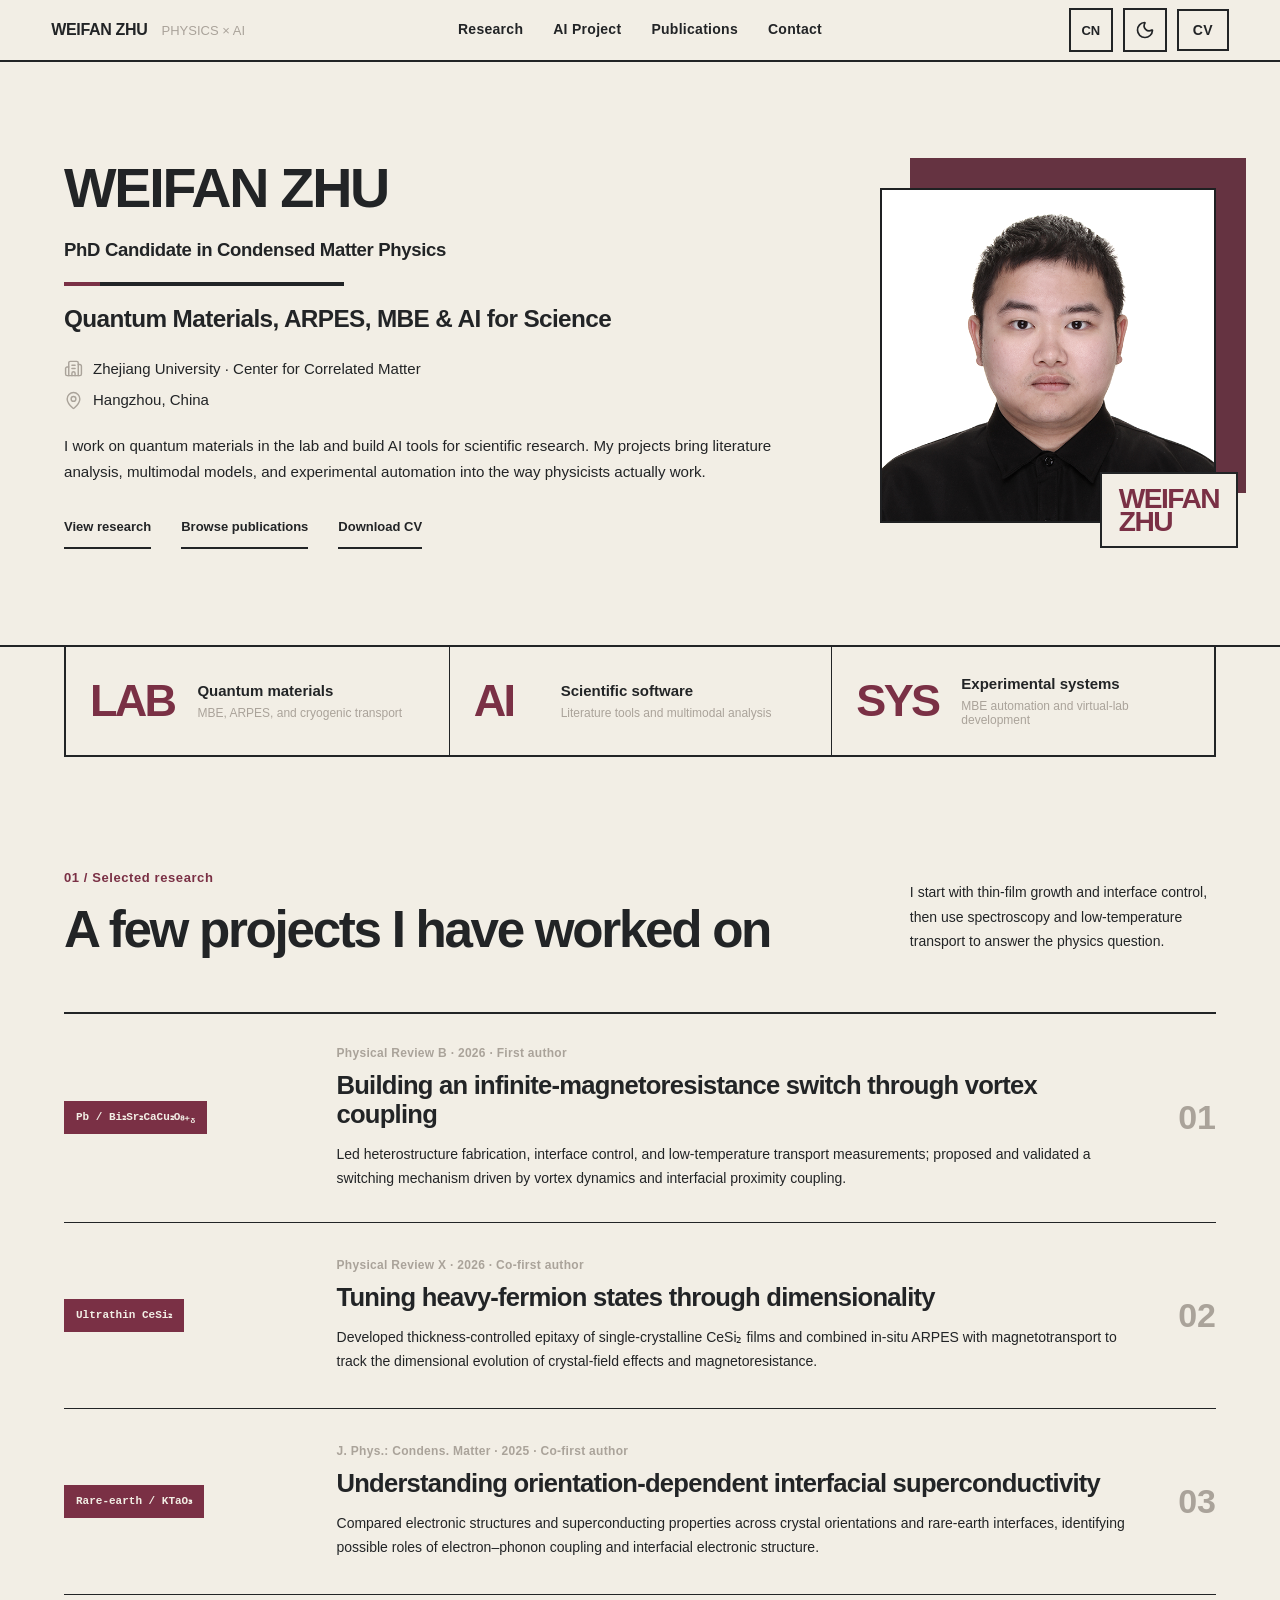
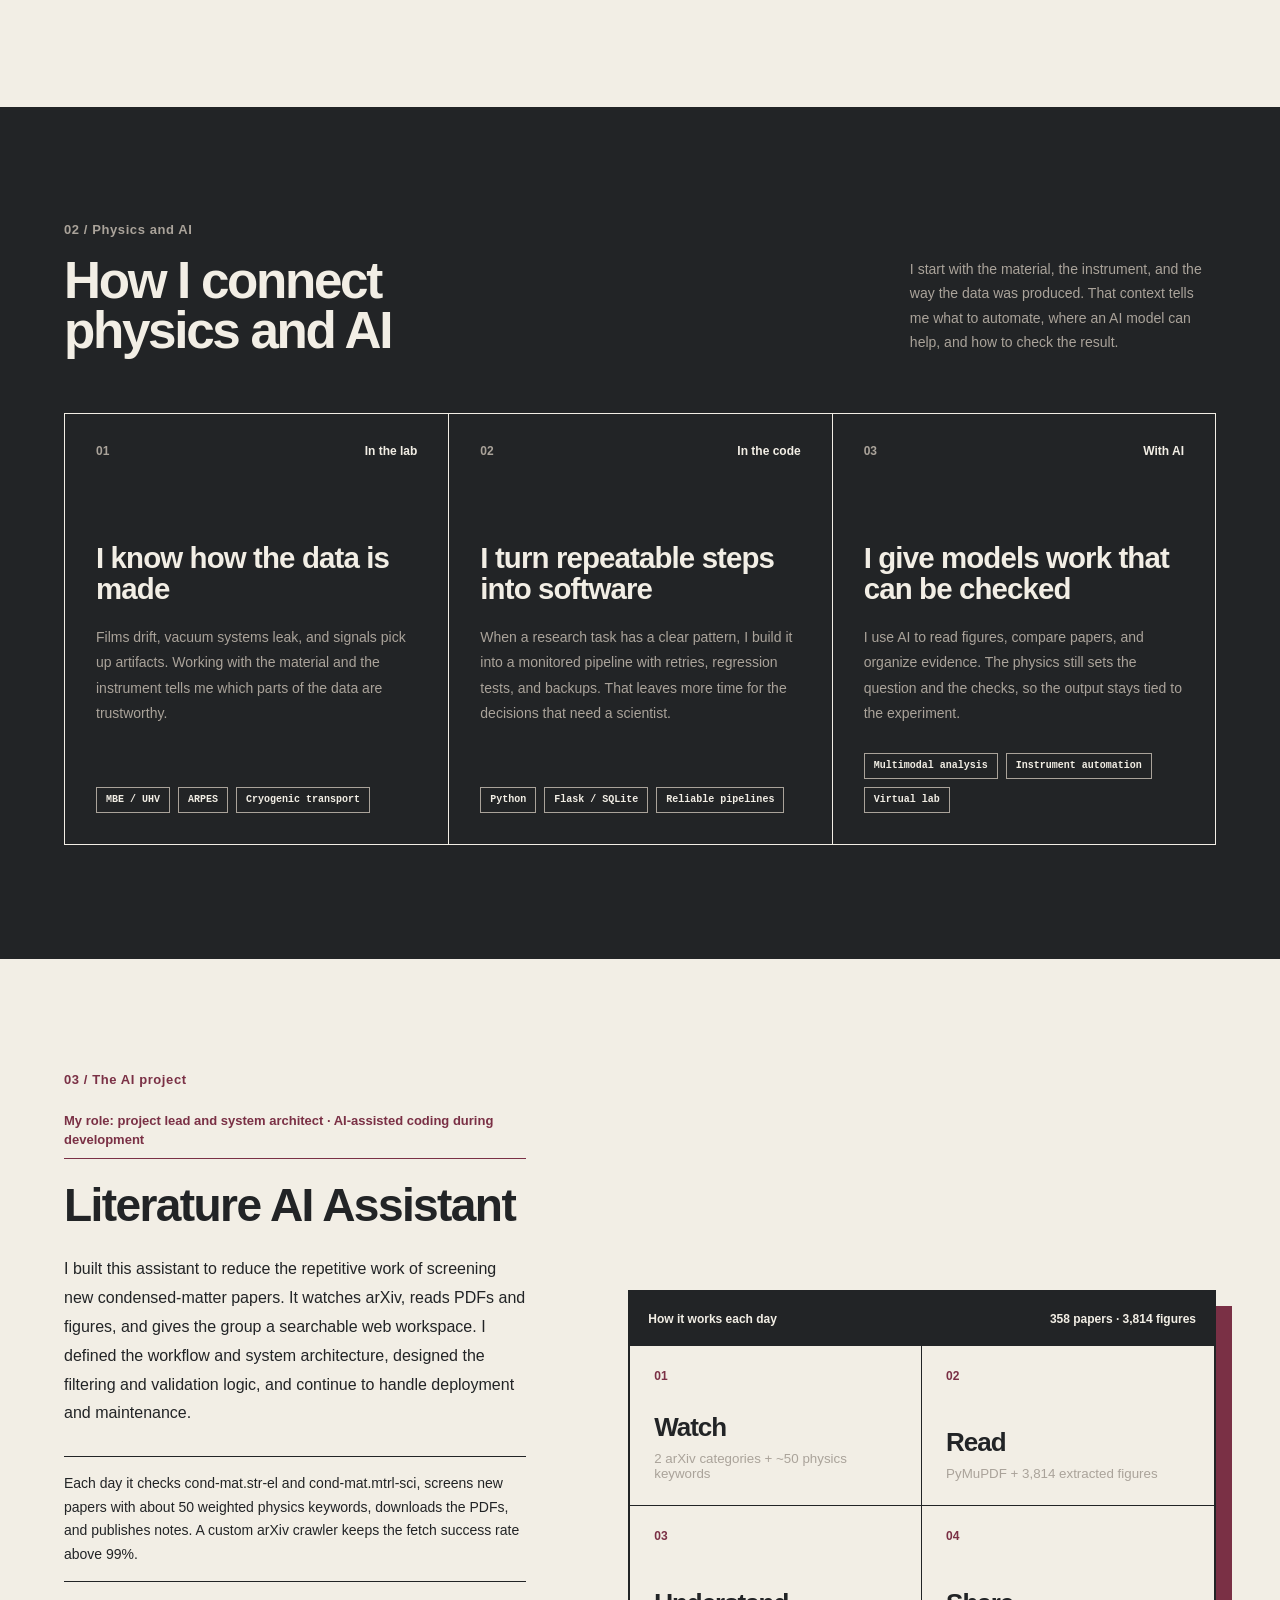
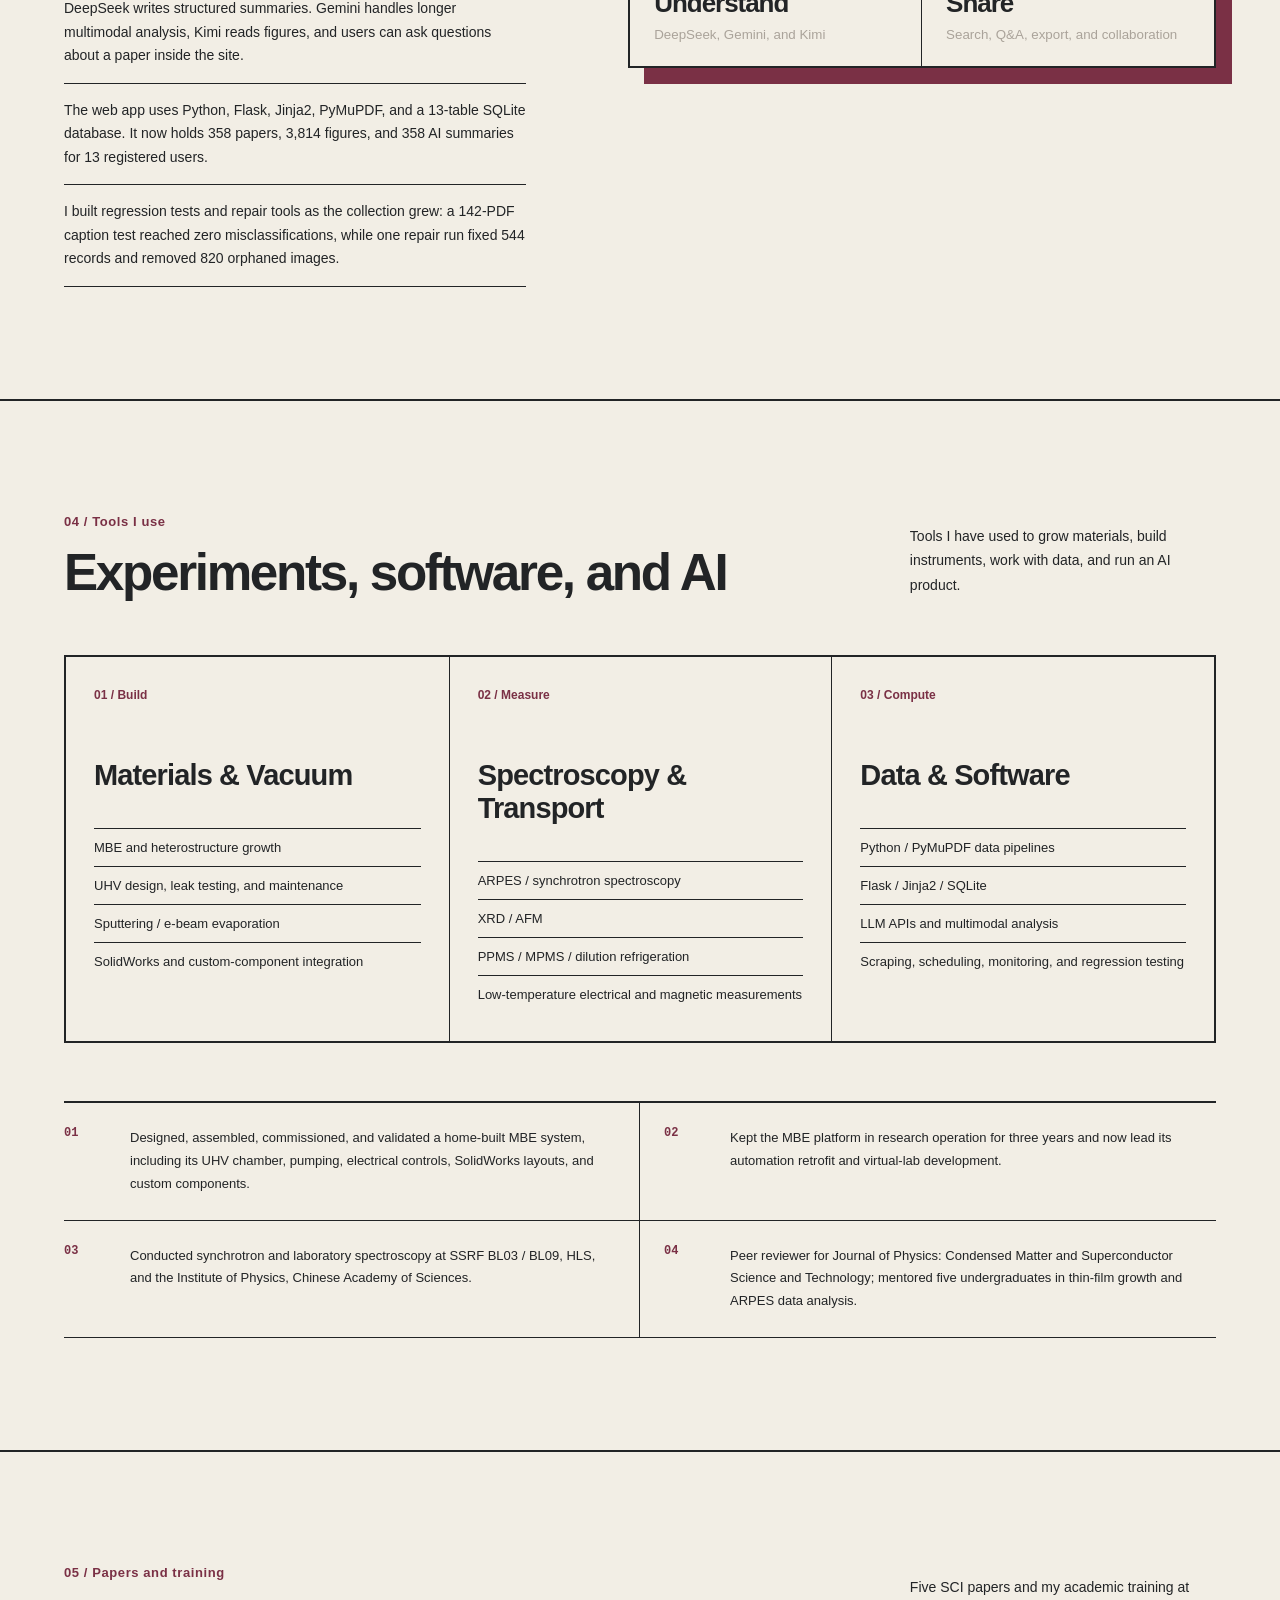
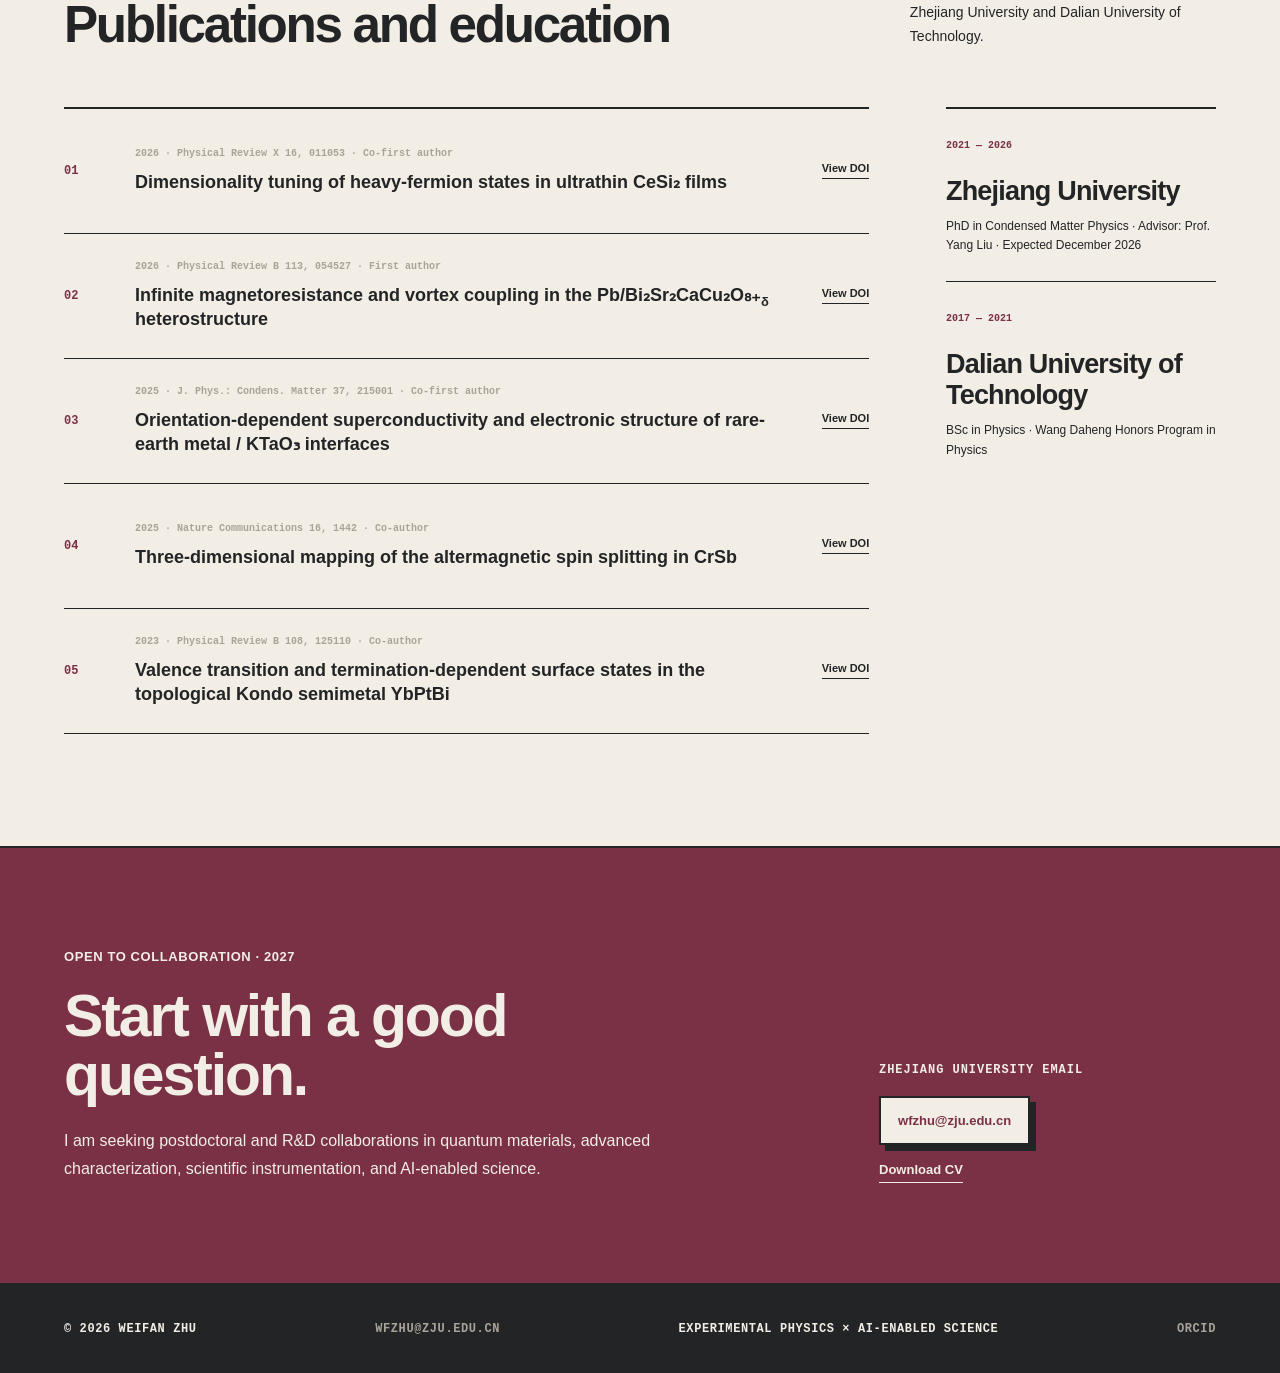
==== commit 08de26e3: "Publish subscript formatting fix" ====
--- a/index.html
+++ b/index.html
@@ -1,4 +1,4 @@
-<!DOCTYPE html><html lang="en" data-theme="light"><head><meta charSet="utf-8"/><meta name="viewport" content="width=device-width, initial-scale=1"/><link rel="preload" as="image" href="/weifan-zhu.jpg"/><link rel="stylesheet" href="/_next/static/chunks/0-t9bxso-~_r1.css" data-precedence="next"/><link rel="preload" as="script" fetchPriority="low" href="/_next/static/chunks/0mrt30rb3e~gk.js"/><script src="/_next/static/chunks/07jo_yow~fw4v.js" async=""></script><script src="/_next/static/chunks/0frc_d3v~-_nb.js" async=""></script><script src="/_next/static/chunks/0j0uuu-twz6vx.js" async=""></script><script src="/_next/static/chunks/turbopack-0s_xs3kv6e02h.js" async=""></script><script src="/_next/static/chunks/11.-nxxvmek9..js" async=""></script><script src="/_next/static/chunks/0jnf1ah_7txae.js" async=""></script><script src="/_next/static/chunks/0v8r50e64i3mc.js" async=""></script><title>Weifan Zhu · Experimental Physics × AI-enabled Science</title><meta name="description" content="A condensed-matter physics PhD candidate connecting quantum-material experiments, scientific instruments, and AI-enabled science."/><meta property="og:title" content="Weifan Zhu · Experimental Physics × AI-enabled Science"/><meta property="og:description" content="A condensed-matter physics PhD candidate connecting quantum-material experiments, scientific instruments, and AI-enabled science."/><meta property="og:image" content="https://weifan-zhu.github.io/og.png"/><meta property="og:image:width" content="1735"/><meta property="og:image:height" content="907"/><meta property="og:image:alt" content="Weifan Zhu · Experimental Physics × AI-enabled Science"/><meta property="og:type" content="website"/><meta name="twitter:card" content="summary_large_image"/><meta name="twitter:title" content="Weifan Zhu · Experimental Physics × AI-enabled Science"/><meta name="twitter:description" content="A condensed-matter physics PhD candidate connecting quantum-material experiments, scientific instruments, and AI-enabled science."/><meta name="twitter:image" content="https://weifan-zhu.github.io/og.png"/><script data-theme-init="true">(() => {
+<!DOCTYPE html><html lang="en" data-theme="light"><head><meta charSet="utf-8"/><meta name="viewport" content="width=device-width, initial-scale=1"/><link rel="preload" as="image" href="/weifan-zhu.jpg"/><link rel="stylesheet" href="/_next/static/chunks/0h99asyvk7g2n.css" data-precedence="next"/><link rel="preload" as="script" fetchPriority="low" href="/_next/static/chunks/0mrt30rb3e~gk.js"/><script src="/_next/static/chunks/07jo_yow~fw4v.js" async=""></script><script src="/_next/static/chunks/0frc_d3v~-_nb.js" async=""></script><script src="/_next/static/chunks/0j0uuu-twz6vx.js" async=""></script><script src="/_next/static/chunks/turbopack-0s_xs3kv6e02h.js" async=""></script><script src="/_next/static/chunks/11.-nxxvmek9..js" async=""></script><script src="/_next/static/chunks/0jnf1ah_7txae.js" async=""></script><script src="/_next/static/chunks/0v8r50e64i3mc.js" async=""></script><title>Weifan Zhu · Experimental Physics × AI-enabled Science</title><meta name="description" content="A condensed-matter physics PhD candidate connecting quantum-material experiments, scientific instruments, and AI-enabled science."/><meta property="og:title" content="Weifan Zhu · Experimental Physics × AI-enabled Science"/><meta property="og:description" content="A condensed-matter physics PhD candidate connecting quantum-material experiments, scientific instruments, and AI-enabled science."/><meta property="og:image" content="https://weifan-zhu.github.io/og.png"/><meta property="og:image:width" content="1735"/><meta property="og:image:height" content="907"/><meta property="og:image:alt" content="Weifan Zhu · Experimental Physics × AI-enabled Science"/><meta property="og:type" content="website"/><meta name="twitter:card" content="summary_large_image"/><meta name="twitter:title" content="Weifan Zhu · Experimental Physics × AI-enabled Science"/><meta name="twitter:description" content="A condensed-matter physics PhD candidate connecting quantum-material experiments, scientific instruments, and AI-enabled science."/><meta name="twitter:image" content="https://weifan-zhu.github.io/og.png"/><script data-theme-init="true">(() => {
   const key = "weifan-portfolio-theme";
   let value = "light";
   try {
@@ -7,4 +7,4 @@
   } catch {}
   document.documentElement.dataset.theme = value;
   document.documentElement.style.colorScheme = value;
-})();</script><script src="/_next/static/chunks/03~yq9q893hmn.js" noModule=""></script></head><body><div hidden=""><!--$--><!--/$--></div><main class="journal-page" lang="en"><nav class="journal-nav" aria-label="Main navigation"><a class="journal-brand" href="/"><strong>WEIFAN ZHU</strong><span>PHYSICS × AI</span></a><div class="journal-nav-links"><a href="#research">Research</a><a href="#ai-project">AI Project</a><a href="#publications">Publications</a><a href="#contact">Contact</a></div><div class="journal-nav-actions"><a class="journal-language-toggle" aria-label="Switch to Chinese" href="/zh/">CN</a><button type="button" class="journal-theme-toggle" data-theme-toggle="true" aria-label="Switch to dark theme" aria-pressed="false"><svg xmlns="http://www.w3.org/2000/svg" width="24" height="24" viewBox="0 0 24 24" fill="none" stroke="currentColor" stroke-width="2" stroke-linecap="round" stroke-linejoin="round" class="lucide lucide-moon journal-theme-icon journal-theme-icon-moon" aria-hidden="true"><path d="M20.985 12.486a9 9 0 1 1-9.473-9.472c.405-.022.617.46.402.803a6 6 0 0 0 8.268 8.268c.344-.215.825-.004.803.401"></path></svg><svg xmlns="http://www.w3.org/2000/svg" width="24" height="24" viewBox="0 0 24 24" fill="none" stroke="currentColor" stroke-width="2" stroke-linecap="round" stroke-linejoin="round" class="lucide lucide-sun journal-theme-icon journal-theme-icon-sun" aria-hidden="true"><circle cx="12" cy="12" r="4"></circle><path d="M12 2v2"></path><path d="M12 20v2"></path><path d="m4.93 4.93 1.41 1.41"></path><path d="m17.66 17.66 1.41 1.41"></path><path d="M2 12h2"></path><path d="M20 12h2"></path><path d="m6.34 17.66-1.41 1.41"></path><path d="m19.07 4.93-1.41 1.41"></path></svg></button><a class="journal-nav-cv" href="/Weifan_Zhu_CV.docx" download="">CV</a></div></nav><section class="journal-hero" aria-labelledby="hero-title"><div class="journal-hero-copy"><h1 id="hero-title">WEIFAN ZHU</h1><p class="journal-focus-line">PhD Candidate in Condensed Matter Physics</p><div class="journal-title-rule" aria-hidden="true"></div><h2>Quantum Materials, ARPES, MBE &amp; AI for Science</h2><div class="journal-profile-meta"><p><svg xmlns="http://www.w3.org/2000/svg" width="24" height="24" viewBox="0 0 24 24" fill="none" stroke="currentColor" stroke-width="2" stroke-linecap="round" stroke-linejoin="round" class="lucide lucide-building2 lucide-building-2" aria-hidden="true"><path d="M10 12h4"></path><path d="M10 8h4"></path><path d="M14 21v-3a2 2 0 0 0-4 0v3"></path><path d="M6 10H4a2 2 0 0 0-2 2v7a2 2 0 0 0 2 2h16a2 2 0 0 0 2-2V9a2 2 0 0 0-2-2h-2"></path><path d="M6 21V5a2 2 0 0 1 2-2h8a2 2 0 0 1 2 2v16"></path></svg><span>Zhejiang University · Center for Correlated Matter</span></p><p><svg xmlns="http://www.w3.org/2000/svg" width="24" height="24" viewBox="0 0 24 24" fill="none" stroke="currentColor" stroke-width="2" stroke-linecap="round" stroke-linejoin="round" class="lucide lucide-map-pin" aria-hidden="true"><path d="M20 10c0 4.993-5.539 10.193-7.399 11.799a1 1 0 0 1-1.202 0C9.539 20.193 4 14.993 4 10a8 8 0 0 1 16 0"></path><circle cx="12" cy="10" r="3"></circle></svg><span>Hangzhou, China</span></p></div><p class="journal-intro">I work on quantum materials in the lab and build AI tools for scientific research. My projects bring literature analysis, multimodal models, and experimental automation into the way physicists actually work.</p><div class="journal-hero-links" aria-label="Quick links"><a href="#research">View research</a><a href="#publications">Browse publications</a><a href="/Weifan_Zhu_CV.docx" download="">Download CV</a></div></div><figure class="journal-portrait"><img alt="Portrait of Weifan Zhu" width="720" height="720" decoding="async" data-nimg="1" style="color:transparent" src="/weifan-zhu.jpg"/><figcaption>WEIFAN<br/>ZHU</figcaption></figure></section><section class="journal-evidence" aria-label="Research and project overview"><article aria-label="LAB Quantum materials"><strong>LAB</strong><div><h2>Quantum materials</h2><p>MBE, ARPES, and cryogenic transport</p></div></article><article aria-label="AI Scientific software"><strong>AI</strong><div><h2>Scientific software</h2><p>Literature tools and multimodal analysis</p></div></article><article aria-label="SYS Experimental systems"><strong>SYS</strong><div><h2>Experimental systems</h2><p>MBE automation and virtual-lab development</p></div></article></section><section class="journal-section journal-research" id="research"><header class="journal-section-heading"><div><p class="journal-eyebrow">01 / Selected research</p><h2>A few projects I have worked on</h2></div><p>I start with thin-film growth and interface control, then use spectroscopy and low-temperature transport to answer the physics question.</p></header><div class="journal-research-list"><article><span class="journal-material">Pb / Bi₂Sr₂CaCu₂O₈₊δ</span><div class="journal-research-copy"><p>Physical Review B · 2026 · First author</p><h3>Building an infinite-magnetoresistance switch through vortex coupling</h3><p>Led heterostructure fabrication, interface control, and low-temperature transport measurements; proposed and validated a switching mechanism driven by vortex dynamics and interfacial proximity coupling.</p></div><span class="journal-index">01</span></article><article><span class="journal-material">Ultrathin CeSi₂</span><div class="journal-research-copy"><p>Physical Review X · 2026 · Co-first author</p><h3>Tuning heavy-fermion states through dimensionality</h3><p>Developed thickness-controlled epitaxy of single-crystalline CeSi₂ films and combined in-situ ARPES with magnetotransport to track the dimensional evolution of crystal-field effects and magnetoresistance.</p></div><span class="journal-index">02</span></article><article><span class="journal-material">Rare-earth / KTaO₃</span><div class="journal-research-copy"><p>J. Phys.: Condens. Matter · 2025 · Co-first author</p><h3>Understanding orientation-dependent interfacial superconductivity</h3><p>Compared electronic structures and superconducting properties across crystal orientations and rare-earth interfaces, identifying possible roles of electron–phonon coupling and interfacial electronic structure.</p></div><span class="journal-index">03</span></article></div></section><section class="journal-bridge" id="bridge"><header class="journal-section-heading journal-section-heading-inverse"><div><p class="journal-eyebrow">02 / Physics and AI</p><h2>How I connect<br/>physics and AI</h2></div><p>I start with the material, the instrument, and the way the data was produced. That context tells me what to automate, where an AI model can help, and how to check the result.</p></header><div class="journal-bridge-grid"><article><div class="journal-bridge-meta"><span>01</span><p>In the lab</p></div><h3>I know how the data is made</h3><p>Films drift, vacuum systems leak, and signals pick up artifacts. Working with the material and the instrument tells me which parts of the data are trustworthy.</p><ul><li>MBE / UHV</li><li>ARPES</li><li>Cryogenic transport</li></ul></article><article><div class="journal-bridge-meta"><span>02</span><p>In the code</p></div><h3>I turn repeatable steps into software</h3><p>When a research task has a clear pattern, I build it into a monitored pipeline with retries, regression tests, and backups. That leaves more time for the decisions that need a scientist.</p><ul><li>Python</li><li>Flask / SQLite</li><li>Reliable pipelines</li></ul></article><article><div class="journal-bridge-meta"><span>03</span><p>With AI</p></div><h3>I give models work that can be checked</h3><p>I use AI to read figures, compare papers, and organize evidence. The physics still sets the question and the checks, so the output stays tied to the experiment.</p><ul><li>Multimodal analysis</li><li>Instrument automation</li><li>Virtual lab</li></ul></article></div></section><section class="journal-section journal-ai" id="ai-project"><div class="journal-ai-copy"><p class="journal-eyebrow">03 / The AI project</p><span class="journal-kicker">My role: project lead and system architect · AI-assisted coding during development</span><h2>Literature AI Assistant</h2><p>I built this assistant to reduce the repetitive work of screening new condensed-matter papers. It watches arXiv, reads PDFs and figures, and gives the group a searchable web workspace. I defined the workflow and system architecture, designed the filtering and validation logic, and continue to handle deployment and maintenance.</p><ul><li>Each day it checks cond-mat.str-el and cond-mat.mtrl-sci, screens new papers with about 50 weighted physics keywords, downloads the PDFs, and publishes notes. A custom arXiv crawler keeps the fetch success rate above 99%.</li><li>DeepSeek writes structured summaries. Gemini handles longer multimodal analysis, Kimi reads figures, and users can ask questions about a paper inside the site.</li><li>The web app uses Python, Flask, Jinja2, PyMuPDF, and a 13-table SQLite database. It now holds 358 papers, 3,814 figures, and 358 AI summaries for 13 registered users.</li><li>I built regression tests and repair tools as the collection grew: a 142-PDF caption test reached zero misclassifications, while one repair run fixed 544 records and removed 820 orphaned images.</li></ul></div><div class="journal-pipeline" aria-label="Literature AI Assistant workflow"><div class="journal-pipeline-header"><span>How it works each day</span><span>358 papers · 3,814 figures</span></div><ol><li><span>01</span><strong>Watch</strong><small>2 arXiv categories + ~50 physics keywords</small></li><li><span>02</span><strong>Read</strong><small>PyMuPDF + 3,814 extracted figures</small></li><li><span>03</span><strong>Understand</strong><small>DeepSeek, Gemini, and Kimi</small></li><li><span>04</span><strong>Share</strong><small>Search, Q&amp;A, export, and collaboration</small></li></ol></div></section><section class="journal-section journal-toolkit"><header class="journal-section-heading"><div><p class="journal-eyebrow">04 / Tools I use</p><h2>Experiments, software, and AI</h2></div><p>Tools I have used to grow materials, build instruments, work with data, and run an AI product.</p></header><div class="journal-skill-grid"><article><span>0<!-- -->1<!-- --> / <!-- -->Build</span><h3>Materials &amp; Vacuum</h3><ul><li>MBE and heterostructure growth</li><li>UHV design, leak testing, and maintenance</li><li>Sputtering / e-beam evaporation</li><li>SolidWorks and custom-component integration</li></ul></article><article><span>0<!-- -->2<!-- --> / <!-- -->Measure</span><h3>Spectroscopy &amp; Transport</h3><ul><li>ARPES / synchrotron spectroscopy</li><li>XRD / AFM</li><li>PPMS / MPMS / dilution refrigeration</li><li>Low-temperature electrical and magnetic measurements</li></ul></article><article><span>0<!-- -->3<!-- --> / <!-- -->Compute</span><h3>Data &amp; Software</h3><ul><li>Python / PyMuPDF data pipelines</li><li>Flask / Jinja2 / SQLite</li><li>LLM APIs and multimodal analysis</li><li>Scraping, scheduling, monitoring, and regression testing</li></ul></article></div><div class="journal-highlights"><article><span>0<!-- -->1</span><p>Designed, assembled, commissioned, and validated a home-built MBE system, including its UHV chamber, pumping, electrical controls, SolidWorks layouts, and custom components.</p></article><article><span>0<!-- -->2</span><p>Kept the MBE platform in research operation for three years and now lead its automation retrofit and virtual-lab development.</p></article><article><span>0<!-- -->3</span><p>Conducted synchrotron and laboratory spectroscopy at SSRF BL03 / BL09, HLS, and the Institute of Physics, Chinese Academy of Sciences.</p></article><article><span>0<!-- -->4</span><p>Peer reviewer for Journal of Physics: Condensed Matter and Superconductor Science and Technology; mentored five undergraduates in thin-film growth and ARPES data analysis.</p></article></div></section><section class="journal-section journal-output" id="publications"><header class="journal-section-heading"><div><p class="journal-eyebrow">05 / Papers and training</p><h2>Publications and education</h2></div><p>Five SCI papers and my academic training at Zhejiang University and Dalian University of Technology.</p></header><div class="journal-output-grid"><div class="journal-papers"><a href="https://doi.org/10.1103/fyjf-rwdq" target="_blank" rel="noreferrer"><span>01</span><div><p>2026<!-- --> · <!-- -->Physical Review X 16, 011053<!-- --> · <!-- -->Co-first author</p><h3>Dimensionality tuning of heavy-fermion states in ultrathin CeSi₂ films</h3></div><strong>View DOI</strong></a><a href="https://doi.org/10.1103/f9fg-wvkm" target="_blank" rel="noreferrer"><span>02</span><div><p>2026<!-- --> · <!-- -->Physical Review B 113, 054527<!-- --> · <!-- -->First author</p><h3>Infinite magnetoresistance and vortex coupling in the Pb/Bi₂Sr₂CaCu₂O₈₊δ heterostructure</h3></div><strong>View DOI</strong></a><a href="https://doi.org/10.1088/1361-648X/add2bf" target="_blank" rel="noreferrer"><span>03</span><div><p>2025<!-- --> · <!-- -->J. Phys.: Condens. Matter 37, 215001<!-- --> · <!-- -->Co-first author</p><h3>Orientation-dependent superconductivity and electronic structure of rare-earth metal / KTaO₃ interfaces</h3></div><strong>View DOI</strong></a><a href="https://doi.org/10.1038/s41467-025-56647-7" target="_blank" rel="noreferrer"><span>04</span><div><p>2025<!-- --> · <!-- -->Nature Communications 16, 1442<!-- --> · <!-- -->Co-author</p><h3>Three-dimensional mapping of the altermagnetic spin splitting in CrSb</h3></div><strong>View DOI</strong></a><a href="https://doi.org/10.1103/PhysRevB.108.125110" target="_blank" rel="noreferrer"><span>05</span><div><p>2023<!-- --> · <!-- -->Physical Review B 108, 125110<!-- --> · <!-- -->Co-author</p><h3>Valence transition and termination-dependent surface states in the topological Kondo semimetal YbPtBi</h3></div><strong>View DOI</strong></a></div><aside class="journal-timeline" aria-label="Education"><article><span>2021 — 2026</span><h3>Zhejiang University</h3><p>PhD in Condensed Matter Physics · Advisor: Prof. Yang Liu · Expected December 2026</p></article><article><span>2017 — 2021</span><h3>Dalian University of Technology</h3><p>BSc in Physics · Wang Daheng Honors Program in Physics</p></article></aside></div></section><section class="journal-contact" id="contact"><div><p class="journal-eyebrow">OPEN TO COLLABORATION · 2027</p><h2>Start with a good question.</h2><p>I am seeking postdoctoral and R&amp;D collaborations in quantum materials, advanced characterization, scientific instrumentation, and AI-enabled science.</p></div><div class="journal-contact-actions"><span class="journal-contact-label">Zhejiang University email</span><a class="journal-primary-action" href="mailto:wfzhu@zju.edu.cn">wfzhu@zju.edu.cn</a><a href="/Weifan_Zhu_CV.docx" download="">Download CV</a></div></section><footer class="journal-footer"><span>© 2026 <!-- -->Weifan Zhu</span><a href="mailto:wfzhu@zju.edu.cn">wfzhu@zju.edu.cn</a><span>Experimental physics × AI-enabled science</span><a href="https://orcid.org/0000-0002-8206-4336" target="_blank" rel="noreferrer">ORCID</a></footer></main><!--$--><!--/$--><script src="/_next/static/chunks/0mrt30rb3e~gk.js" id="_R_" async=""></script><script>(self.__next_f=self.__next_f||[]).push([0])</script><script>self.__next_f.push([1,"1:\"$Sreact.fragment\"\n2:I[61386,[\"/_next/static/chunks/11.-nxxvmek9..js\",\"/_next/static/chunks/0jnf1ah_7txae.js\"],\"default\"]\n3:I[17680,[\"/_next/static/chunks/11.-nxxvmek9..js\",\"/_next/static/chunks/0jnf1ah_7txae.js\"],\"default\"]\n4:I[84532,[\"/_next/static/chunks/11.-nxxvmek9..js\",\"/_next/static/chunks/0jnf1ah_7txae.js\",\"/_next/static/chunks/0v8r50e64i3mc.js\"],\"\"]\n5:I[41242,[\"/_next/static/chunks/11.-nxxvmek9..js\",\"/_next/static/chunks/0jnf1ah_7txae.js\",\"/_next/static/chunks/0v8r50e64i3mc.js\"],\"ThemeToggle\"]\n6:I[82428,[\"/_next/static/chunks/11.-nxxvmek9..js\",\"/_next/static/chunks/0jnf1ah_7txae.js\",\"/_next/static/chunks/0v8r50e64i3mc.js\"],\"default\"]\n16:I[20990,[\"/_next/static/chunks/11.-nxxvmek9..js\",\"/_next/static/chunks/0jnf1ah_7txae.js\"],\"default\",1]\n:HL[\"/_next/static/chunks/0-t9bxso-~_r1.css\",\"style\"]\n"])</script><script>self.__next_f.push([1,"0:{\"P\":null,\"c\":[\"\",\"\"],\"q\":\"\",\"i\":false,\"f\":[[[\"\",{\"children\":[\"__PAGE__\",{}]},\"$undefined\",\"$undefined\",16],[[\"$\",\"$1\",\"c\",{\"children\":[[[\"$\",\"link\",\"0\",{\"rel\":\"stylesheet\",\"href\":\"/_next/static/chunks/0-t9bxso-~_r1.css\",\"precedence\":\"next\",\"crossOrigin\":\"$undefined\",\"nonce\":\"$undefined\"}],[\"$\",\"script\",\"script-0\",{\"src\":\"/_next/static/chunks/11.-nxxvmek9..js\",\"async\":true,\"nonce\":\"$undefined\"}],[\"$\",\"script\",\"script-1\",{\"src\":\"/_next/static/chunks/0jnf1ah_7txae.js\",\"async\":true,\"nonce\":\"$undefined\"}]],[\"$\",\"html\",null,{\"lang\":\"en\",\"data-theme\":\"light\",\"suppressHydrationWarning\":true,\"children\":[[\"$\",\"head\",null,{\"children\":[\"$\",\"script\",null,{\"data-theme-init\":true,\"dangerouslySetInnerHTML\":{\"__html\":\"(() =\u003e {\\n  const key = \\\"weifan-portfolio-theme\\\";\\n  let value = \\\"light\\\";\\n  try {\\n    const saved = window.localStorage.getItem(key);\\n    if (saved === \\\"light\\\" || saved === \\\"dark\\\") value = saved;\\n  } catch {}\\n  document.documentElement.dataset.theme = value;\\n  document.documentElement.style.colorScheme = value;\\n})();\"}}]}],[\"$\",\"body\",null,{\"children\":[\"$\",\"$L2\",null,{\"parallelRouterKey\":\"children\",\"error\":\"$undefined\",\"errorStyles\":\"$undefined\",\"errorScripts\":\"$undefined\",\"template\":[\"$\",\"$L3\",null,{}],\"templateStyles\":\"$undefined\",\"templateScripts\":\"$undefined\",\"notFound\":[[[\"$\",\"title\",null,{\"children\":\"404: This page could not be found.\"}],[\"$\",\"div\",null,{\"style\":{\"fontFamily\":\"system-ui,\\\"Segoe UI\\\",Roboto,Helvetica,Arial,sans-serif,\\\"Apple Color Emoji\\\",\\\"Segoe UI Emoji\\\"\",\"height\":\"100vh\",\"textAlign\":\"center\",\"display\":\"flex\",\"flexDirection\":\"column\",\"alignItems\":\"center\",\"justifyContent\":\"center\"},\"children\":[\"$\",\"div\",null,{\"children\":[[\"$\",\"style\",null,{\"dangerouslySetInnerHTML\":{\"__html\":\"body{color:#000;background:#fff;margin:0}.next-error-h1{border-right:1px solid rgba(0,0,0,.3)}@media (prefers-color-scheme:dark){body{color:#fff;background:#000}.next-error-h1{border-right:1px solid rgba(255,255,255,.3)}}\"}}],[\"$\",\"h1\",null,{\"className\":\"next-error-h1\",\"style\":{\"display\":\"inline-block\",\"margin\":\"0 20px 0 0\",\"padding\":\"0 23px 0 0\",\"fontSize\":24,\"fontWeight\":500,\"verticalAlign\":\"top\",\"lineHeight\":\"49px\"},\"children\":404}],[\"$\",\"div\",null,{\"style\":{\"display\":\"inline-block\"},\"children\":[\"$\",\"h2\",null,{\"style\":{\"fontSize\":14,\"fontWeight\":400,\"lineHeight\":\"49px\",\"margin\":0},\"children\":\"This page could not be found.\"}]}]]}]}]],[]],\"forbidden\":\"$undefined\",\"unauthorized\":\"$undefined\"}]}]]}]]}],{\"children\":[[\"$\",\"$1\",\"c\",{\"children\":[[\"$\",\"main\",null,{\"className\":\"journal-page\",\"lang\":\"en\",\"children\":[[\"$\",\"nav\",null,{\"className\":\"journal-nav\",\"aria-label\":\"Main navigation\",\"children\":[[\"$\",\"$L4\",null,{\"className\":\"journal-brand\",\"href\":\"/\",\"children\":[[\"$\",\"strong\",null,{\"children\":\"WEIFAN ZHU\"}],[\"$\",\"span\",null,{\"children\":\"PHYSICS × AI\"}]]}],[\"$\",\"div\",null,{\"className\":\"journal-nav-links\",\"children\":[[\"$\",\"a\",null,{\"href\":\"#research\",\"children\":\"Research\"}],[\"$\",\"a\",null,{\"href\":\"#ai-project\",\"children\":\"AI Project\"}],[\"$\",\"a\",null,{\"href\":\"#publications\",\"children\":\"Publications\"}],[\"$\",\"a\",null,{\"href\":\"#contact\",\"children\":\"Contact\"}]]}],[\"$\",\"div\",null,{\"className\":\"journal-nav-actions\",\"children\":[[\"$\",\"$L4\",null,{\"className\":\"journal-language-toggle\",\"href\":\"/zh/\",\"aria-label\":\"Switch to Chinese\",\"children\":\"CN\"}],[\"$\",\"$L5\",null,{\"language\":\"en\"}],[\"$\",\"a\",null,{\"className\":\"journal-nav-cv\",\"href\":\"/Weifan_Zhu_CV.docx\",\"download\":true,\"children\":\"CV\"}]]}]]}],[\"$\",\"section\",null,{\"className\":\"journal-hero\",\"aria-labelledby\":\"hero-title\",\"children\":[[\"$\",\"div\",null,{\"className\":\"journal-hero-copy\",\"children\":[[\"$\",\"h1\",null,{\"id\":\"hero-title\",\"children\":\"WEIFAN ZHU\"}],[\"$\",\"p\",null,{\"className\":\"journal-focus-line\",\"children\":\"PhD Candidate in Condensed Matter Physics\"}],[\"$\",\"div\",null,{\"className\":\"journal-title-rule\",\"aria-hidden\":\"true\"}],[\"$\",\"h2\",null,{\"children\":\"Quantum Materials, ARPES, MBE \u0026 AI for Science\"}],[\"$\",\"div\",null,{\"className\":\"journal-profile-meta\",\"children\":[[\"$\",\"p\",null,{\"children\":[[\"$\",\"$L6\",null,{\"ref\":\"$undefined\",\"iconNode\":[[\"path\",{\"d\":\"M10 12h4\",\"key\":\"a56b0p\"}],[\"path\",{\"d\":\"M10 8h4\",\"key\":\"1sr2af\"}],[\"path\",{\"d\":\"M14 21v-3a2 2 0 0 0-4 0v3\",\"key\":\"1rgiei\"}],[\"path\",{\"d\":\"M6 10H4a2 2 0 0 0-2 2v7a2 2 0 0 0 2 2h16a2 2 0 0 0 2-2V9a2 2 0 0 0-2-2h-2\",\"key\":\"secmi2\"}],[\"path\",{\"d\":\"M6 21V5a2 2 0 0 1 2-2h8a2 2 0 0 1 2 2v16\",\"key\":\"16ra0t\"}]],\"className\":\"lucide-building2 lucide-building-2\",\"aria-hidden\":\"true\"}],[\"$\",\"span\",null,{\"children\":\"Zhejiang University · Center for Correlated Matter\"}]]}],[\"$\",\"p\",null,{\"children\":[[\"$\",\"$L6\",null,{\"ref\":\"$undefined\",\"iconNode\":[[\"path\",{\"d\":\"M20 10c0 4.993-5.539 10.193-7.399 11.799a1 1 0 0 1-1.202 0C9.539 20.193 4 14.993 4 10a8 8 0 0 1 16 0\",\"key\":\"1r0f0z\"}],[\"circle\",{\"cx\":\"12\",\"cy\":\"10\",\"r\":\"3\",\"key\":\"ilqhr7\"}]],\"className\":\"lucide-map-pin\",\"aria-hidden\":\"true\"}],\"$L7\"]}]]}],\"$L8\",\"$L9\"]}],\"$La\"]}],\"$Lb\",\"$Lc\",\"$Ld\",\"$Le\",\"$Lf\",\"$L10\",\"$L11\",\"$L12\"]}],[\"$L13\"],\"$L14\"]}],{},null,false,null]},null,false,null],\"$L15\",false]],\"m\":\"$undefined\",\"G\":[\"$16\",[\"$L17\"]],\"S\":true,\"h\":null,\"s\":\"$undefined\",\"l\":\"$undefined\",\"p\":\"$undefined\",\"d\":\"$undefined\",\"b\":\"Mgv3bqoO_Ie3fg9615ifa\"}\n"])</script><script>self.__next_f.push([1,"18:I[85611,[\"/_next/static/chunks/11.-nxxvmek9..js\",\"/_next/static/chunks/0jnf1ah_7txae.js\",\"/_next/static/chunks/0v8r50e64i3mc.js\"],\"Image\"]\n19:I[76344,[\"/_next/static/chunks/11.-nxxvmek9..js\",\"/_next/static/chunks/0jnf1ah_7txae.js\"],\"OutletBoundary\"]\n1a:\"$Sreact.suspense\"\n1c:I[76344,[\"/_next/static/chunks/11.-nxxvmek9..js\",\"/_next/static/chunks/0jnf1ah_7txae.js\"],\"ViewportBoundary\"]\n1e:I[76344,[\"/_next/static/chunks/11.-nxxvmek9..js\",\"/_next/static/chunks/0jnf1ah_7txae.js\"],\"MetadataBoundary\"]\n7:[\"$\",\"span\",null,{\"children\":\"Hangzhou, China\"}]\n8:[\"$\",\"p\",null,{\"className\":\"journal-intro\",\"children\":\"I work on quantum materials in the lab and build AI tools for scientific research. My projects bring literature analysis, multimodal models, and experimental automation into the way physicists actually work.\"}]\n9:[\"$\",\"div\",null,{\"className\":\"journal-hero-links\",\"aria-label\":\"Quick links\",\"children\":[[\"$\",\"a\",null,{\"href\":\"#research\",\"children\":\"View research\"}],[\"$\",\"a\",null,{\"href\":\"#publications\",\"children\":\"Browse publications\"}],[\"$\",\"a\",null,{\"href\":\"/Weifan_Zhu_CV.docx\",\"download\":true,\"children\":\"Download CV\"}]]}]\na:[\"$\",\"figure\",null,{\"className\":\"journal-portrait\",\"children\":[[\"$\",\"$L18\",null,{\"src\":\"/weifan-zhu.jpg\",\"width\":720,\"height\":720,\"priority\":true,\"alt\":\"Portrait of Weifan Zhu\"}],[\"$\",\"figcaption\",null,{\"children\":[\"WEIFAN\",[\"$\",\"br\",null,{}],\"ZHU\"]}]]}]\nb:[\"$\",\"section\",null,{\"className\":\"journal-evidence\",\"aria-label\":\"Research and project overview\",\"children\":[[\"$\",\"article\",\"Quantum materials\",{\"aria-label\":\"LAB Quantum materials\",\"children\":[[\"$\",\"strong\",null,{\"children\":\"LAB\"}],[\"$\",\"div\",null,{\"children\":[[\"$\",\"h2\",null,{\"children\":\"Quantum materials\"}],[\"$\",\"p\",null,{\"children\":\"MBE, ARPES, and cryogenic transport\"}]]}]]}],[\"$\",\"article\",\"Scientific software\",{\"aria-label\":\"AI Scientific software\",\"children\":[[\"$\",\"strong\",null,{\"children\":\"AI\"}],[\"$\",\"div\",null,{\"children\":[[\"$\",\"h2\",null,{\"children\":\"Scientific software\"}],[\"$\",\"p\",null,{\"children\":\"Literature tools and multimodal analysis\"}]]}]]}],[\"$\",\"article\",\"Experimental systems\",{\"aria-label\":\"SYS Experimental systems\",\"children\":[[\"$\",\"strong\",null,{\"children\":\"SYS\"}],[\"$\",\"div\",null,{\"children\":[[\"$\",\"h2\",null,{\"children\":\"Experimental systems\"}],[\"$\",\"p\",null,{\"children\":\"MBE automation and virtual-lab development\"}]]}]]}]]}]\n"])</script><script>self.__next_f.push([1,"c:[\"$\",\"section\",null,{\"className\":\"journal-section journal-research\",\"id\":\"research\",\"children\":[[\"$\",\"header\",null,{\"className\":\"journal-section-heading\",\"children\":[[\"$\",\"div\",null,{\"children\":[[\"$\",\"p\",null,{\"className\":\"journal-eyebrow\",\"children\":\"01 / Selected research\"}],[\"$\",\"h2\",null,{\"children\":\"A few projects I have worked on\"}]]}],[\"$\",\"p\",null,{\"children\":\"I start with thin-film growth and interface control, then use spectroscopy and low-temperature transport to answer the physics question.\"}]]}],[\"$\",\"div\",null,{\"className\":\"journal-research-list\",\"children\":[[\"$\",\"article\",\"01\",{\"children\":[[\"$\",\"span\",null,{\"className\":\"journal-material\",\"children\":\"Pb / Bi₂Sr₂CaCu₂O₈₊δ\"}],[\"$\",\"div\",null,{\"className\":\"journal-research-copy\",\"children\":[[\"$\",\"p\",null,{\"children\":\"Physical Review B · 2026 · First author\"}],[\"$\",\"h3\",null,{\"children\":\"Building an infinite-magnetoresistance switch through vortex coupling\"}],[\"$\",\"p\",null,{\"children\":\"Led heterostructure fabrication, interface control, and low-temperature transport measurements; proposed and validated a switching mechanism driven by vortex dynamics and interfacial proximity coupling.\"}]]}],[\"$\",\"span\",null,{\"className\":\"journal-index\",\"children\":\"01\"}]]}],[\"$\",\"article\",\"02\",{\"children\":[[\"$\",\"span\",null,{\"className\":\"journal-material\",\"children\":\"Ultrathin CeSi₂\"}],[\"$\",\"div\",null,{\"className\":\"journal-research-copy\",\"children\":[[\"$\",\"p\",null,{\"children\":\"Physical Review X · 2026 · Co-first author\"}],[\"$\",\"h3\",null,{\"children\":\"Tuning heavy-fermion states through dimensionality\"}],[\"$\",\"p\",null,{\"children\":\"Developed thickness-controlled epitaxy of single-crystalline CeSi₂ films and combined in-situ ARPES with magnetotransport to track the dimensional evolution of crystal-field effects and magnetoresistance.\"}]]}],[\"$\",\"span\",null,{\"className\":\"journal-index\",\"children\":\"02\"}]]}],[\"$\",\"article\",\"03\",{\"children\":[[\"$\",\"span\",null,{\"className\":\"journal-material\",\"children\":\"Rare-earth / KTaO₃\"}],[\"$\",\"div\",null,{\"className\":\"journal-research-copy\",\"children\":[[\"$\",\"p\",null,{\"children\":\"J. Phys.: Condens. Matter · 2025 · Co-first author\"}],[\"$\",\"h3\",null,{\"children\":\"Understanding orientation-dependent interfacial superconductivity\"}],[\"$\",\"p\",null,{\"children\":\"Compared electronic structures and superconducting properties across crystal orientations and rare-earth interfaces, identifying possible roles of electron–phonon coupling and interfacial electronic structure.\"}]]}],[\"$\",\"span\",null,{\"className\":\"journal-index\",\"children\":\"03\"}]]}]]}]]}]\n"])</script><script>self.__next_f.push([1,"d:[\"$\",\"section\",null,{\"className\":\"journal-bridge\",\"id\":\"bridge\",\"children\":[[\"$\",\"header\",null,{\"className\":\"journal-section-heading journal-section-heading-inverse\",\"children\":[[\"$\",\"div\",null,{\"children\":[[\"$\",\"p\",null,{\"className\":\"journal-eyebrow\",\"children\":\"02 / Physics and AI\"}],[\"$\",\"h2\",null,{\"children\":[\"How I connect\",[\"$\",\"br\",null,{}],\"physics and AI\"]}]]}],[\"$\",\"p\",null,{\"children\":\"I start with the material, the instrument, and the way the data was produced. That context tells me what to automate, where an AI model can help, and how to check the result.\"}]]}],[\"$\",\"div\",null,{\"className\":\"journal-bridge-grid\",\"children\":[[\"$\",\"article\",\"01\",{\"children\":[[\"$\",\"div\",null,{\"className\":\"journal-bridge-meta\",\"children\":[[\"$\",\"span\",null,{\"children\":\"01\"}],[\"$\",\"p\",null,{\"children\":\"In the lab\"}]]}],[\"$\",\"h3\",null,{\"children\":\"I know how the data is made\"}],[\"$\",\"p\",null,{\"children\":\"Films drift, vacuum systems leak, and signals pick up artifacts. Working with the material and the instrument tells me which parts of the data are trustworthy.\"}],[\"$\",\"ul\",null,{\"children\":[[\"$\",\"li\",\"MBE / UHV\",{\"children\":\"MBE / UHV\"}],[\"$\",\"li\",\"ARPES\",{\"children\":\"ARPES\"}],[\"$\",\"li\",\"Cryogenic transport\",{\"children\":\"Cryogenic transport\"}]]}]]}],[\"$\",\"article\",\"02\",{\"children\":[[\"$\",\"div\",null,{\"className\":\"journal-bridge-meta\",\"children\":[[\"$\",\"span\",null,{\"children\":\"02\"}],[\"$\",\"p\",null,{\"children\":\"In the code\"}]]}],[\"$\",\"h3\",null,{\"children\":\"I turn repeatable steps into software\"}],[\"$\",\"p\",null,{\"children\":\"When a research task has a clear pattern, I build it into a monitored pipeline with retries, regression tests, and backups. That leaves more time for the decisions that need a scientist.\"}],[\"$\",\"ul\",null,{\"children\":[[\"$\",\"li\",\"Python\",{\"children\":\"Python\"}],[\"$\",\"li\",\"Flask / SQLite\",{\"children\":\"Flask / SQLite\"}],[\"$\",\"li\",\"Reliable pipelines\",{\"children\":\"Reliable pipelines\"}]]}]]}],[\"$\",\"article\",\"03\",{\"children\":[[\"$\",\"div\",null,{\"className\":\"journal-bridge-meta\",\"children\":[[\"$\",\"span\",null,{\"children\":\"03\"}],[\"$\",\"p\",null,{\"children\":\"With AI\"}]]}],[\"$\",\"h3\",null,{\"children\":\"I give models work that can be checked\"}],[\"$\",\"p\",null,{\"children\":\"I use AI to read figures, compare papers, and organize evidence. The physics still sets the question and the checks, so the output stays tied to the experiment.\"}],[\"$\",\"ul\",null,{\"children\":[[\"$\",\"li\",\"Multimodal analysis\",{\"children\":\"Multimodal analysis\"}],[\"$\",\"li\",\"Instrument automation\",{\"children\":\"Instrument automation\"}],[\"$\",\"li\",\"Virtual lab\",{\"children\":\"Virtual lab\"}]]}]]}]]}]]}]\n"])</script><script>self.__next_f.push([1,"e:[\"$\",\"section\",null,{\"className\":\"journal-section journal-ai\",\"id\":\"ai-project\",\"children\":[[\"$\",\"div\",null,{\"className\":\"journal-ai-copy\",\"children\":[[\"$\",\"p\",null,{\"className\":\"journal-eyebrow\",\"children\":\"03 / The AI project\"}],[\"$\",\"span\",null,{\"className\":\"journal-kicker\",\"children\":\"My role: project lead and system architect · AI-assisted coding during development\"}],[\"$\",\"h2\",null,{\"children\":\"Literature AI Assistant\"}],[\"$\",\"p\",null,{\"children\":\"I built this assistant to reduce the repetitive work of screening new condensed-matter papers. It watches arXiv, reads PDFs and figures, and gives the group a searchable web workspace. I defined the workflow and system architecture, designed the filtering and validation logic, and continue to handle deployment and maintenance.\"}],[\"$\",\"ul\",null,{\"children\":[[\"$\",\"li\",\"Each day it checks cond-mat.str-el and cond-mat.mtrl-sci, screens new papers with about 50 weighted physics keywords, downloads the PDFs, and publishes notes. A custom arXiv crawler keeps the fetch success rate above 99%.\",{\"children\":\"Each day it checks cond-mat.str-el and cond-mat.mtrl-sci, screens new papers with about 50 weighted physics keywords, downloads the PDFs, and publishes notes. A custom arXiv crawler keeps the fetch success rate above 99%.\"}],[\"$\",\"li\",\"DeepSeek writes structured summaries. Gemini handles longer multimodal analysis, Kimi reads figures, and users can ask questions about a paper inside the site.\",{\"children\":\"DeepSeek writes structured summaries. Gemini handles longer multimodal analysis, Kimi reads figures, and users can ask questions about a paper inside the site.\"}],[\"$\",\"li\",\"The web app uses Python, Flask, Jinja2, PyMuPDF, and a 13-table SQLite database. It now holds 358 papers, 3,814 figures, and 358 AI summaries for 13 registered users.\",{\"children\":\"The web app uses Python, Flask, Jinja2, PyMuPDF, and a 13-table SQLite database. It now holds 358 papers, 3,814 figures, and 358 AI summaries for 13 registered users.\"}],[\"$\",\"li\",\"I built regression tests and repair tools as the collection grew: a 142-PDF caption test reached zero misclassifications, while one repair run fixed 544 records and removed 820 orphaned images.\",{\"children\":\"I built regression tests and repair tools as the collection grew: a 142-PDF caption test reached zero misclassifications, while one repair run fixed 544 records and removed 820 orphaned images.\"}]]}]]}],[\"$\",\"div\",null,{\"className\":\"journal-pipeline\",\"aria-label\":\"Literature AI Assistant workflow\",\"children\":[[\"$\",\"div\",null,{\"className\":\"journal-pipeline-header\",\"children\":[[\"$\",\"span\",null,{\"children\":\"How it works each day\"}],[\"$\",\"span\",null,{\"children\":\"358 papers · 3,814 figures\"}]]}],[\"$\",\"ol\",null,{\"children\":[[\"$\",\"li\",\"01\",{\"children\":[[\"$\",\"span\",null,{\"children\":\"01\"}],[\"$\",\"strong\",null,{\"children\":\"Watch\"}],[\"$\",\"small\",null,{\"children\":\"2 arXiv categories + ~50 physics keywords\"}]]}],[\"$\",\"li\",\"02\",{\"children\":[[\"$\",\"span\",null,{\"children\":\"02\"}],[\"$\",\"strong\",null,{\"children\":\"Read\"}],[\"$\",\"small\",null,{\"children\":\"PyMuPDF + 3,814 extracted figures\"}]]}],[\"$\",\"li\",\"03\",{\"children\":[[\"$\",\"span\",null,{\"children\":\"03\"}],[\"$\",\"strong\",null,{\"children\":\"Understand\"}],[\"$\",\"small\",null,{\"children\":\"DeepSeek, Gemini, and Kimi\"}]]}],[\"$\",\"li\",\"04\",{\"children\":[[\"$\",\"span\",null,{\"children\":\"04\"}],[\"$\",\"strong\",null,{\"children\":\"Share\"}],[\"$\",\"small\",null,{\"children\":\"Search, Q\u0026A, export, and collaboration\"}]]}]]}]]}]]}]\n"])</script><script>self.__next_f.push([1,"f:[\"$\",\"section\",null,{\"className\":\"journal-section journal-toolkit\",\"children\":[[\"$\",\"header\",null,{\"className\":\"journal-section-heading\",\"children\":[[\"$\",\"div\",null,{\"children\":[[\"$\",\"p\",null,{\"className\":\"journal-eyebrow\",\"children\":\"04 / Tools I use\"}],[\"$\",\"h2\",null,{\"children\":\"Experiments, software, and AI\"}]]}],[\"$\",\"p\",null,{\"children\":\"Tools I have used to grow materials, build instruments, work with data, and run an AI product.\"}]]}],[\"$\",\"div\",null,{\"className\":\"journal-skill-grid\",\"children\":[[\"$\",\"article\",\"Build\",{\"children\":[[\"$\",\"span\",null,{\"children\":[\"0\",1,\" / \",\"Build\"]}],[\"$\",\"h3\",null,{\"children\":\"Materials \u0026 Vacuum\"}],[\"$\",\"ul\",null,{\"children\":[[\"$\",\"li\",\"MBE and heterostructure growth\",{\"children\":\"MBE and heterostructure growth\"}],[\"$\",\"li\",\"UHV design, leak testing, and maintenance\",{\"children\":\"UHV design, leak testing, and maintenance\"}],[\"$\",\"li\",\"Sputtering / e-beam evaporation\",{\"children\":\"Sputtering / e-beam evaporation\"}],[\"$\",\"li\",\"SolidWorks and custom-component integration\",{\"children\":\"SolidWorks and custom-component integration\"}]]}]]}],[\"$\",\"article\",\"Measure\",{\"children\":[[\"$\",\"span\",null,{\"children\":[\"0\",2,\" / \",\"Measure\"]}],[\"$\",\"h3\",null,{\"children\":\"Spectroscopy \u0026 Transport\"}],[\"$\",\"ul\",null,{\"children\":[[\"$\",\"li\",\"ARPES / synchrotron spectroscopy\",{\"children\":\"ARPES / synchrotron spectroscopy\"}],[\"$\",\"li\",\"XRD / AFM\",{\"children\":\"XRD / AFM\"}],[\"$\",\"li\",\"PPMS / MPMS / dilution refrigeration\",{\"children\":\"PPMS / MPMS / dilution refrigeration\"}],[\"$\",\"li\",\"Low-temperature electrical and magnetic measurements\",{\"children\":\"Low-temperature electrical and magnetic measurements\"}]]}]]}],[\"$\",\"article\",\"Compute\",{\"children\":[[\"$\",\"span\",null,{\"children\":[\"0\",3,\" / \",\"Compute\"]}],[\"$\",\"h3\",null,{\"children\":\"Data \u0026 Software\"}],[\"$\",\"ul\",null,{\"children\":[[\"$\",\"li\",\"Python / PyMuPDF data pipelines\",{\"children\":\"Python / PyMuPDF data pipelines\"}],[\"$\",\"li\",\"Flask / Jinja2 / SQLite\",{\"children\":\"Flask / Jinja2 / SQLite\"}],[\"$\",\"li\",\"LLM APIs and multimodal analysis\",{\"children\":\"LLM APIs and multimodal analysis\"}],[\"$\",\"li\",\"Scraping, scheduling, monitoring, and regression testing\",{\"children\":\"Scraping, scheduling, monitoring, and regression testing\"}]]}]]}]]}],[\"$\",\"div\",null,{\"className\":\"journal-highlights\",\"children\":[[\"$\",\"article\",\"Designed, assembled, commissioned, and validated a home-built MBE system, including its UHV chamber, pumping, electrical controls, SolidWorks layouts, and custom components.\",{\"children\":[[\"$\",\"span\",null,{\"children\":[\"0\",1]}],[\"$\",\"p\",null,{\"children\":\"Designed, assembled, commissioned, and validated a home-built MBE system, including its UHV chamber, pumping, electrical controls, SolidWorks layouts, and custom components.\"}]]}],[\"$\",\"article\",\"Kept the MBE platform in research operation for three years and now lead its automation retrofit and virtual-lab development.\",{\"children\":[[\"$\",\"span\",null,{\"children\":[\"0\",2]}],[\"$\",\"p\",null,{\"children\":\"Kept the MBE platform in research operation for three years and now lead its automation retrofit and virtual-lab development.\"}]]}],[\"$\",\"article\",\"Conducted synchrotron and laboratory spectroscopy at SSRF BL03 / BL09, HLS, and the Institute of Physics, Chinese Academy of Sciences.\",{\"children\":[[\"$\",\"span\",null,{\"children\":[\"0\",3]}],[\"$\",\"p\",null,{\"children\":\"Conducted synchrotron and laboratory spectroscopy at SSRF BL03 / BL09, HLS, and the Institute of Physics, Chinese Academy of Sciences.\"}]]}],[\"$\",\"article\",\"Peer reviewer for Journal of Physics: Condensed Matter and Superconductor Science and Technology; mentored five undergraduates in thin-film growth and ARPES data analysis.\",{\"children\":[[\"$\",\"span\",null,{\"children\":[\"0\",4]}],[\"$\",\"p\",null,{\"children\":\"Peer reviewer for Journal of Physics: Condensed Matter and Superconductor Science and Technology; mentored five undergraduates in thin-film growth and ARPES data analysis.\"}]]}]]}]]}]\n"])</script><script>self.__next_f.push([1,"10:[\"$\",\"section\",null,{\"className\":\"journal-section journal-output\",\"id\":\"publications\",\"children\":[[\"$\",\"header\",null,{\"className\":\"journal-section-heading\",\"children\":[[\"$\",\"div\",null,{\"children\":[[\"$\",\"p\",null,{\"className\":\"journal-eyebrow\",\"children\":\"05 / Papers and training\"}],[\"$\",\"h2\",null,{\"children\":\"Publications and education\"}]]}],[\"$\",\"p\",null,{\"children\":\"Five SCI papers and my academic training at Zhejiang University and Dalian University of Technology.\"}]]}],[\"$\",\"div\",null,{\"className\":\"journal-output-grid\",\"children\":[[\"$\",\"div\",null,{\"className\":\"journal-papers\",\"children\":[[\"$\",\"a\",\"Dimensionality tuning of heavy-fermion states in ultrathin CeSi₂ films\",{\"href\":\"https://doi.org/10.1103/fyjf-rwdq\",\"target\":\"_blank\",\"rel\":\"noreferrer\",\"children\":[[\"$\",\"span\",null,{\"children\":\"01\"}],[\"$\",\"div\",null,{\"children\":[[\"$\",\"p\",null,{\"children\":[\"2026\",\" · \",\"Physical Review X 16, 011053\",\" · \",\"Co-first author\"]}],[\"$\",\"h3\",null,{\"children\":\"Dimensionality tuning of heavy-fermion states in ultrathin CeSi₂ films\"}]]}],[\"$\",\"strong\",null,{\"children\":\"View DOI\"}]]}],[\"$\",\"a\",\"Infinite magnetoresistance and vortex coupling in the Pb/Bi₂Sr₂CaCu₂O₈₊δ heterostructure\",{\"href\":\"https://doi.org/10.1103/f9fg-wvkm\",\"target\":\"_blank\",\"rel\":\"noreferrer\",\"children\":[[\"$\",\"span\",null,{\"children\":\"02\"}],[\"$\",\"div\",null,{\"children\":[[\"$\",\"p\",null,{\"children\":[\"2026\",\" · \",\"Physical Review B 113, 054527\",\" · \",\"First author\"]}],[\"$\",\"h3\",null,{\"children\":\"Infinite magnetoresistance and vortex coupling in the Pb/Bi₂Sr₂CaCu₂O₈₊δ heterostructure\"}]]}],[\"$\",\"strong\",null,{\"children\":\"View DOI\"}]]}],[\"$\",\"a\",\"Orientation-dependent superconductivity and electronic structure of rare-earth metal / KTaO₃ interfaces\",{\"href\":\"https://doi.org/10.1088/1361-648X/add2bf\",\"target\":\"_blank\",\"rel\":\"noreferrer\",\"children\":[[\"$\",\"span\",null,{\"children\":\"03\"}],[\"$\",\"div\",null,{\"children\":[[\"$\",\"p\",null,{\"children\":[\"2025\",\" · \",\"J. Phys.: Condens. Matter 37, 215001\",\" · \",\"Co-first author\"]}],[\"$\",\"h3\",null,{\"children\":\"Orientation-dependent superconductivity and electronic structure of rare-earth metal / KTaO₃ interfaces\"}]]}],[\"$\",\"strong\",null,{\"children\":\"View DOI\"}]]}],[\"$\",\"a\",\"Three-dimensional mapping of the altermagnetic spin splitting in CrSb\",{\"href\":\"https://doi.org/10.1038/s41467-025-56647-7\",\"target\":\"_blank\",\"rel\":\"noreferrer\",\"children\":[[\"$\",\"span\",null,{\"children\":\"04\"}],[\"$\",\"div\",null,{\"children\":[[\"$\",\"p\",null,{\"children\":[\"2025\",\" · \",\"Nature Communications 16, 1442\",\" · \",\"Co-author\"]}],[\"$\",\"h3\",null,{\"children\":\"Three-dimensional mapping of the altermagnetic spin splitting in CrSb\"}]]}],[\"$\",\"strong\",null,{\"children\":\"View DOI\"}]]}],[\"$\",\"a\",\"Valence transition and termination-dependent surface states in the topological Kondo semimetal YbPtBi\",{\"href\":\"https://doi.org/10.1103/PhysRevB.108.125110\",\"target\":\"_blank\",\"rel\":\"noreferrer\",\"children\":[[\"$\",\"span\",null,{\"children\":\"05\"}],[\"$\",\"div\",null,{\"children\":[[\"$\",\"p\",null,{\"children\":[\"2023\",\" · \",\"Physical Review B 108, 125110\",\" · \",\"Co-author\"]}],[\"$\",\"h3\",null,{\"children\":\"Valence transition and termination-dependent surface states in the topological Kondo semimetal YbPtBi\"}]]}],[\"$\",\"strong\",null,{\"children\":\"View DOI\"}]]}]]}],[\"$\",\"aside\",null,{\"className\":\"journal-timeline\",\"aria-label\":\"Education\",\"children\":[[\"$\",\"article\",\"Zhejiang University\",{\"children\":[[\"$\",\"span\",null,{\"children\":\"2021 — 2026\"}],[\"$\",\"h3\",null,{\"children\":\"Zhejiang University\"}],[\"$\",\"p\",null,{\"children\":\"PhD in Condensed Matter Physics · Advisor: Prof. Yang Liu · Expected December 2026\"}]]}],[\"$\",\"article\",\"Dalian University of Technology\",{\"children\":[[\"$\",\"span\",null,{\"children\":\"2017 — 2021\"}],[\"$\",\"h3\",null,{\"children\":\"Dalian University of Technology\"}],[\"$\",\"p\",null,{\"children\":\"BSc in Physics · Wang Daheng Honors Program in Physics\"}]]}]]}]]}]]}]\n"])</script><script>self.__next_f.push([1,"11:[\"$\",\"section\",null,{\"className\":\"journal-contact\",\"id\":\"contact\",\"children\":[[\"$\",\"div\",null,{\"children\":[[\"$\",\"p\",null,{\"className\":\"journal-eyebrow\",\"children\":\"OPEN TO COLLABORATION · 2027\"}],[\"$\",\"h2\",null,{\"children\":\"Start with a good question.\"}],[\"$\",\"p\",null,{\"children\":\"I am seeking postdoctoral and R\u0026D collaborations in quantum materials, advanced characterization, scientific instrumentation, and AI-enabled science.\"}]]}],[\"$\",\"div\",null,{\"className\":\"journal-contact-actions\",\"children\":[[\"$\",\"span\",null,{\"className\":\"journal-contact-label\",\"children\":\"Zhejiang University email\"}],[\"$\",\"a\",null,{\"className\":\"journal-primary-action\",\"href\":\"mailto:wfzhu@zju.edu.cn\",\"children\":\"wfzhu@zju.edu.cn\"}],[\"$\",\"a\",null,{\"href\":\"/Weifan_Zhu_CV.docx\",\"download\":true,\"children\":\"Download CV\"}],false]}]]}]\n12:[\"$\",\"footer\",null,{\"className\":\"journal-footer\",\"children\":[[\"$\",\"span\",null,{\"children\":[\"© 2026 \",\"Weifan Zhu\"]}],[\"$\",\"a\",null,{\"href\":\"mailto:wfzhu@zju.edu.cn\",\"children\":\"wfzhu@zju.edu.cn\"}],[\"$\",\"span\",null,{\"children\":\"Experimental physics × AI-enabled science\"}],[\"$\",\"a\",null,{\"href\":\"https://orcid.org/0000-0002-8206-4336\",\"target\":\"_blank\",\"rel\":\"noreferrer\",\"children\":\"ORCID\"}]]}]\n13:[\"$\",\"script\",\"script-0\",{\"src\":\"/_next/static/chunks/0v8r50e64i3mc.js\",\"async\":true,\"nonce\":\"$undefined\"}]\n14:[\"$\",\"$L19\",null,{\"children\":[\"$\",\"$1a\",null,{\"name\":\"Next.MetadataOutlet\",\"children\":\"$@1b\"}]}]\n15:[\"$\",\"$1\",\"h\",{\"children\":[null,[\"$\",\"$L1c\",null,{\"children\":\"$L1d\"}],[\"$\",\"div\",null,{\"hidden\":true,\"children\":[\"$\",\"$L1e\",null,{\"children\":[\"$\",\"$1a\",null,{\"name\":\"Next.Metadata\",\"children\":\"$L1f\"}]}]}],null]}]\n17:[\"$\",\"link\",\"0\",{\"rel\":\"stylesheet\",\"href\":\"/_next/static/chunks/0-t9bxso-~_r1.css\",\"precedence\":\"next\",\"crossOrigin\":\"$undefined\",\"nonce\":\"$undefined\"}]\n"])</script><script>self.__next_f.push([1,"1d:[[\"$\",\"meta\",\"0\",{\"charSet\":\"utf-8\"}],[\"$\",\"meta\",\"1\",{\"name\":\"viewport\",\"content\":\"width=device-width, initial-scale=1\"}]]\n"])</script><script>self.__next_f.push([1,"1b:null\n"])</script><script>self.__next_f.push([1,"1f:[[\"$\",\"title\",\"0\",{\"children\":\"Weifan Zhu · Experimental Physics × AI-enabled Science\"}],[\"$\",\"meta\",\"1\",{\"name\":\"description\",\"content\":\"A condensed-matter physics PhD candidate connecting quantum-material experiments, scientific instruments, and AI-enabled science.\"}],[\"$\",\"meta\",\"2\",{\"property\":\"og:title\",\"content\":\"Weifan Zhu · Experimental Physics × AI-enabled Science\"}],[\"$\",\"meta\",\"3\",{\"property\":\"og:description\",\"content\":\"A condensed-matter physics PhD candidate connecting quantum-material experiments, scientific instruments, and AI-enabled science.\"}],[\"$\",\"meta\",\"4\",{\"property\":\"og:image\",\"content\":\"https://weifan-zhu.github.io/og.png\"}],[\"$\",\"meta\",\"5\",{\"property\":\"og:image:width\",\"content\":\"1735\"}],[\"$\",\"meta\",\"6\",{\"property\":\"og:image:height\",\"content\":\"907\"}],[\"$\",\"meta\",\"7\",{\"property\":\"og:image:alt\",\"content\":\"Weifan Zhu · Experimental Physics × AI-enabled Science\"}],[\"$\",\"meta\",\"8\",{\"property\":\"og:type\",\"content\":\"website\"}],[\"$\",\"meta\",\"9\",{\"name\":\"twitter:card\",\"content\":\"summary_large_image\"}],[\"$\",\"meta\",\"10\",{\"name\":\"twitter:title\",\"content\":\"Weifan Zhu · Experimental Physics × AI-enabled Science\"}],[\"$\",\"meta\",\"11\",{\"name\":\"twitter:description\",\"content\":\"A condensed-matter physics PhD candidate connecting quantum-material experiments, scientific instruments, and AI-enabled science.\"}],[\"$\",\"meta\",\"12\",{\"name\":\"twitter:image\",\"content\":\"https://weifan-zhu.github.io/og.png\"}]]\n"])</script></body></html>+})();</script><script src="/_next/static/chunks/03~yq9q893hmn.js" noModule=""></script></head><body><div hidden=""><!--$--><!--/$--></div><main class="journal-page" lang="en"><nav class="journal-nav" aria-label="Main navigation"><a class="journal-brand" href="/"><strong>WEIFAN ZHU</strong><span>PHYSICS × AI</span></a><div class="journal-nav-links"><a href="#research">Research</a><a href="#ai-project">AI Project</a><a href="#publications">Publications</a><a href="#contact">Contact</a></div><div class="journal-nav-actions"><a class="journal-language-toggle" aria-label="Switch to Chinese" href="/zh/">CN</a><button type="button" class="journal-theme-toggle" data-theme-toggle="true" aria-label="Switch to dark theme" aria-pressed="false"><svg xmlns="http://www.w3.org/2000/svg" width="24" height="24" viewBox="0 0 24 24" fill="none" stroke="currentColor" stroke-width="2" stroke-linecap="round" stroke-linejoin="round" class="lucide lucide-moon journal-theme-icon journal-theme-icon-moon" aria-hidden="true"><path d="M20.985 12.486a9 9 0 1 1-9.473-9.472c.405-.022.617.46.402.803a6 6 0 0 0 8.268 8.268c.344-.215.825-.004.803.401"></path></svg><svg xmlns="http://www.w3.org/2000/svg" width="24" height="24" viewBox="0 0 24 24" fill="none" stroke="currentColor" stroke-width="2" stroke-linecap="round" stroke-linejoin="round" class="lucide lucide-sun journal-theme-icon journal-theme-icon-sun" aria-hidden="true"><circle cx="12" cy="12" r="4"></circle><path d="M12 2v2"></path><path d="M12 20v2"></path><path d="m4.93 4.93 1.41 1.41"></path><path d="m17.66 17.66 1.41 1.41"></path><path d="M2 12h2"></path><path d="M20 12h2"></path><path d="m6.34 17.66-1.41 1.41"></path><path d="m19.07 4.93-1.41 1.41"></path></svg></button><a class="journal-nav-cv" href="/Weifan_Zhu_CV.docx" download="">CV</a></div></nav><section class="journal-hero" aria-labelledby="hero-title"><div class="journal-hero-copy"><h1 id="hero-title">WEIFAN ZHU</h1><p class="journal-focus-line">PhD Candidate in Condensed Matter Physics</p><div class="journal-title-rule" aria-hidden="true"></div><h2>Quantum Materials, ARPES, MBE &amp; AI for Science</h2><div class="journal-profile-meta"><p><svg xmlns="http://www.w3.org/2000/svg" width="24" height="24" viewBox="0 0 24 24" fill="none" stroke="currentColor" stroke-width="2" stroke-linecap="round" stroke-linejoin="round" class="lucide lucide-building2 lucide-building-2" aria-hidden="true"><path d="M10 12h4"></path><path d="M10 8h4"></path><path d="M14 21v-3a2 2 0 0 0-4 0v3"></path><path d="M6 10H4a2 2 0 0 0-2 2v7a2 2 0 0 0 2 2h16a2 2 0 0 0 2-2V9a2 2 0 0 0-2-2h-2"></path><path d="M6 21V5a2 2 0 0 1 2-2h8a2 2 0 0 1 2 2v16"></path></svg><span>Zhejiang University · Center for Correlated Matter</span></p><p><svg xmlns="http://www.w3.org/2000/svg" width="24" height="24" viewBox="0 0 24 24" fill="none" stroke="currentColor" stroke-width="2" stroke-linecap="round" stroke-linejoin="round" class="lucide lucide-map-pin" aria-hidden="true"><path d="M20 10c0 4.993-5.539 10.193-7.399 11.799a1 1 0 0 1-1.202 0C9.539 20.193 4 14.993 4 10a8 8 0 0 1 16 0"></path><circle cx="12" cy="10" r="3"></circle></svg><span>Hangzhou, China</span></p></div><p class="journal-intro">I work on quantum materials in the lab and build AI tools for scientific research. My projects bring literature analysis, multimodal models, and experimental automation into the way physicists actually work.</p><div class="journal-hero-links" aria-label="Quick links"><a href="#research">View research</a><a href="#publications">Browse publications</a><a href="/Weifan_Zhu_CV.docx" download="">Download CV</a></div></div><figure class="journal-portrait"><img alt="Portrait of Weifan Zhu" width="720" height="720" decoding="async" data-nimg="1" style="color:transparent" src="/weifan-zhu.jpg"/><figcaption>WEIFAN<br/>ZHU</figcaption></figure></section><section class="journal-evidence" aria-label="Research and project overview"><article aria-label="LAB Quantum materials"><strong>LAB</strong><div><h2>Quantum materials</h2><p>MBE, ARPES, and cryogenic transport</p></div></article><article aria-label="AI Scientific software"><strong>AI</strong><div><h2>Scientific software</h2><p>Literature tools and multimodal analysis</p></div></article><article aria-label="SYS Experimental systems"><strong>SYS</strong><div><h2>Experimental systems</h2><p>MBE automation and virtual-lab development</p></div></article></section><section class="journal-section journal-research" id="research"><header class="journal-section-heading"><div><p class="journal-eyebrow">01 / Selected research</p><h2>A few projects I have worked on</h2></div><p>I start with thin-film growth and interface control, then use spectroscopy and low-temperature transport to answer the physics question.</p></header><div class="journal-research-list"><article><span class="journal-material">Pb / Bi₂Sr₂CaCu₂O₈₊<sub>δ</sub></span><div class="journal-research-copy"><p>Physical Review B · 2026 · First author</p><h3>Building an infinite-magnetoresistance switch through vortex coupling</h3><p>Led heterostructure fabrication, interface control, and low-temperature transport measurements; proposed and validated a switching mechanism driven by vortex dynamics and interfacial proximity coupling.</p></div><span class="journal-index">01</span></article><article><span class="journal-material">Ultrathin CeSi₂</span><div class="journal-research-copy"><p>Physical Review X · 2026 · Co-first author</p><h3>Tuning heavy-fermion states through dimensionality</h3><p>Developed thickness-controlled epitaxy of single-crystalline CeSi₂ films and combined in-situ ARPES with magnetotransport to track the dimensional evolution of crystal-field effects and magnetoresistance.</p></div><span class="journal-index">02</span></article><article><span class="journal-material">Rare-earth / KTaO₃</span><div class="journal-research-copy"><p>J. Phys.: Condens. Matter · 2025 · Co-first author</p><h3>Understanding orientation-dependent interfacial superconductivity</h3><p>Compared electronic structures and superconducting properties across crystal orientations and rare-earth interfaces, identifying possible roles of electron–phonon coupling and interfacial electronic structure.</p></div><span class="journal-index">03</span></article></div></section><section class="journal-bridge" id="bridge"><header class="journal-section-heading journal-section-heading-inverse"><div><p class="journal-eyebrow">02 / Physics and AI</p><h2>How I connect<br/>physics and AI</h2></div><p>I start with the material, the instrument, and the way the data was produced. That context tells me what to automate, where an AI model can help, and how to check the result.</p></header><div class="journal-bridge-grid"><article><div class="journal-bridge-meta"><span>01</span><p>In the lab</p></div><h3>I know how the data is made</h3><p>Films drift, vacuum systems leak, and signals pick up artifacts. Working with the material and the instrument tells me which parts of the data are trustworthy.</p><ul><li>MBE / UHV</li><li>ARPES</li><li>Cryogenic transport</li></ul></article><article><div class="journal-bridge-meta"><span>02</span><p>In the code</p></div><h3>I turn repeatable steps into software</h3><p>When a research task has a clear pattern, I build it into a monitored pipeline with retries, regression tests, and backups. That leaves more time for the decisions that need a scientist.</p><ul><li>Python</li><li>Flask / SQLite</li><li>Reliable pipelines</li></ul></article><article><div class="journal-bridge-meta"><span>03</span><p>With AI</p></div><h3>I give models work that can be checked</h3><p>I use AI to read figures, compare papers, and organize evidence. The physics still sets the question and the checks, so the output stays tied to the experiment.</p><ul><li>Multimodal analysis</li><li>Instrument automation</li><li>Virtual lab</li></ul></article></div></section><section class="journal-section journal-ai" id="ai-project"><div class="journal-ai-copy"><p class="journal-eyebrow">03 / The AI project</p><span class="journal-kicker">My role: project lead and system architect · AI-assisted coding during development</span><h2>Literature AI Assistant</h2><p>I built this assistant to reduce the repetitive work of screening new condensed-matter papers. It watches arXiv, reads PDFs and figures, and gives the group a searchable web workspace. I defined the workflow and system architecture, designed the filtering and validation logic, and continue to handle deployment and maintenance.</p><ul><li>Each day it checks cond-mat.str-el and cond-mat.mtrl-sci, screens new papers with about 50 weighted physics keywords, downloads the PDFs, and publishes notes. A custom arXiv crawler keeps the fetch success rate above 99%.</li><li>DeepSeek writes structured summaries. Gemini handles longer multimodal analysis, Kimi reads figures, and users can ask questions about a paper inside the site.</li><li>The web app uses Python, Flask, Jinja2, PyMuPDF, and a 13-table SQLite database. It now holds 358 papers, 3,814 figures, and 358 AI summaries for 13 registered users.</li><li>I built regression tests and repair tools as the collection grew: a 142-PDF caption test reached zero misclassifications, while one repair run fixed 544 records and removed 820 orphaned images.</li></ul></div><div class="journal-pipeline" aria-label="Literature AI Assistant workflow"><div class="journal-pipeline-header"><span>How it works each day</span><span>358 papers · 3,814 figures</span></div><ol><li><span>01</span><strong>Watch</strong><small>2 arXiv categories + ~50 physics keywords</small></li><li><span>02</span><strong>Read</strong><small>PyMuPDF + 3,814 extracted figures</small></li><li><span>03</span><strong>Understand</strong><small>DeepSeek, Gemini, and Kimi</small></li><li><span>04</span><strong>Share</strong><small>Search, Q&amp;A, export, and collaboration</small></li></ol></div></section><section class="journal-section journal-toolkit"><header class="journal-section-heading"><div><p class="journal-eyebrow">04 / Tools I use</p><h2>Experiments, software, and AI</h2></div><p>Tools I have used to grow materials, build instruments, work with data, and run an AI product.</p></header><div class="journal-skill-grid"><article><span>0<!-- -->1<!-- --> / <!-- -->Build</span><h3>Materials &amp; Vacuum</h3><ul><li>MBE and heterostructure growth</li><li>UHV design, leak testing, and maintenance</li><li>Sputtering / e-beam evaporation</li><li>SolidWorks and custom-component integration</li></ul></article><article><span>0<!-- -->2<!-- --> / <!-- -->Measure</span><h3>Spectroscopy &amp; Transport</h3><ul><li>ARPES / synchrotron spectroscopy</li><li>XRD / AFM</li><li>PPMS / MPMS / dilution refrigeration</li><li>Low-temperature electrical and magnetic measurements</li></ul></article><article><span>0<!-- -->3<!-- --> / <!-- -->Compute</span><h3>Data &amp; Software</h3><ul><li>Python / PyMuPDF data pipelines</li><li>Flask / Jinja2 / SQLite</li><li>LLM APIs and multimodal analysis</li><li>Scraping, scheduling, monitoring, and regression testing</li></ul></article></div><div class="journal-highlights"><article><span>0<!-- -->1</span><p>Designed, assembled, commissioned, and validated a home-built MBE system, including its UHV chamber, pumping, electrical controls, SolidWorks layouts, and custom components.</p></article><article><span>0<!-- -->2</span><p>Kept the MBE platform in research operation for three years and now lead its automation retrofit and virtual-lab development.</p></article><article><span>0<!-- -->3</span><p>Conducted synchrotron and laboratory spectroscopy at SSRF BL03 / BL09, HLS, and the Institute of Physics, Chinese Academy of Sciences.</p></article><article><span>0<!-- -->4</span><p>Peer reviewer for Journal of Physics: Condensed Matter and Superconductor Science and Technology; mentored five undergraduates in thin-film growth and ARPES data analysis.</p></article></div></section><section class="journal-section journal-output" id="publications"><header class="journal-section-heading"><div><p class="journal-eyebrow">05 / Papers and training</p><h2>Publications and education</h2></div><p>Five SCI papers and my academic training at Zhejiang University and Dalian University of Technology.</p></header><div class="journal-output-grid"><div class="journal-papers"><a href="https://doi.org/10.1103/fyjf-rwdq" target="_blank" rel="noreferrer"><span>01</span><div><p>2026<!-- --> · <!-- -->Physical Review X 16, 011053<!-- --> · <!-- -->Co-first author</p><h3>Dimensionality tuning of heavy-fermion states in ultrathin CeSi₂ films</h3></div><strong>View DOI</strong></a><a href="https://doi.org/10.1103/f9fg-wvkm" target="_blank" rel="noreferrer"><span>02</span><div><p>2026<!-- --> · <!-- -->Physical Review B 113, 054527<!-- --> · <!-- -->First author</p><h3>Infinite magnetoresistance and vortex coupling in the Pb/Bi₂Sr₂CaCu₂O₈₊<sub>δ</sub> heterostructure</h3></div><strong>View DOI</strong></a><a href="https://doi.org/10.1088/1361-648X/add2bf" target="_blank" rel="noreferrer"><span>03</span><div><p>2025<!-- --> · <!-- -->J. Phys.: Condens. Matter 37, 215001<!-- --> · <!-- -->Co-first author</p><h3>Orientation-dependent superconductivity and electronic structure of rare-earth metal / KTaO₃ interfaces</h3></div><strong>View DOI</strong></a><a href="https://doi.org/10.1038/s41467-025-56647-7" target="_blank" rel="noreferrer"><span>04</span><div><p>2025<!-- --> · <!-- -->Nature Communications 16, 1442<!-- --> · <!-- -->Co-author</p><h3>Three-dimensional mapping of the altermagnetic spin splitting in CrSb</h3></div><strong>View DOI</strong></a><a href="https://doi.org/10.1103/PhysRevB.108.125110" target="_blank" rel="noreferrer"><span>05</span><div><p>2023<!-- --> · <!-- -->Physical Review B 108, 125110<!-- --> · <!-- -->Co-author</p><h3>Valence transition and termination-dependent surface states in the topological Kondo semimetal YbPtBi</h3></div><strong>View DOI</strong></a></div><aside class="journal-timeline" aria-label="Education"><article><span>2021 — 2026</span><h3>Zhejiang University</h3><p>PhD in Condensed Matter Physics · Advisor: Prof. Yang Liu · Expected December 2026</p></article><article><span>2017 — 2021</span><h3>Dalian University of Technology</h3><p>BSc in Physics · Wang Daheng Honors Program in Physics</p></article></aside></div></section><section class="journal-contact" id="contact"><div><p class="journal-eyebrow">OPEN TO COLLABORATION · 2027</p><h2>Start with a good question.</h2><p>I am seeking postdoctoral and R&amp;D collaborations in quantum materials, advanced characterization, scientific instrumentation, and AI-enabled science.</p></div><div class="journal-contact-actions"><span class="journal-contact-label">Zhejiang University email</span><a class="journal-primary-action" href="mailto:wfzhu@zju.edu.cn">wfzhu@zju.edu.cn</a><a href="/Weifan_Zhu_CV.docx" download="">Download CV</a></div></section><footer class="journal-footer"><span>© 2026 <!-- -->Weifan Zhu</span><a href="mailto:wfzhu@zju.edu.cn">wfzhu@zju.edu.cn</a><span>Experimental physics × AI-enabled science</span><a href="https://orcid.org/0000-0002-8206-4336" target="_blank" rel="noreferrer">ORCID</a></footer></main><!--$--><!--/$--><script src="/_next/static/chunks/0mrt30rb3e~gk.js" id="_R_" async=""></script><script>(self.__next_f=self.__next_f||[]).push([0])</script><script>self.__next_f.push([1,"1:\"$Sreact.fragment\"\n2:I[61386,[\"/_next/static/chunks/11.-nxxvmek9..js\",\"/_next/static/chunks/0jnf1ah_7txae.js\"],\"default\"]\n3:I[17680,[\"/_next/static/chunks/11.-nxxvmek9..js\",\"/_next/static/chunks/0jnf1ah_7txae.js\"],\"default\"]\n4:I[84532,[\"/_next/static/chunks/11.-nxxvmek9..js\",\"/_next/static/chunks/0jnf1ah_7txae.js\",\"/_next/static/chunks/0v8r50e64i3mc.js\"],\"\"]\n5:I[41242,[\"/_next/static/chunks/11.-nxxvmek9..js\",\"/_next/static/chunks/0jnf1ah_7txae.js\",\"/_next/static/chunks/0v8r50e64i3mc.js\"],\"ThemeToggle\"]\n6:I[82428,[\"/_next/static/chunks/11.-nxxvmek9..js\",\"/_next/static/chunks/0jnf1ah_7txae.js\",\"/_next/static/chunks/0v8r50e64i3mc.js\"],\"default\"]\n16:I[20990,[\"/_next/static/chunks/11.-nxxvmek9..js\",\"/_next/static/chunks/0jnf1ah_7txae.js\"],\"default\",1]\n:HL[\"/_next/static/chunks/0h99asyvk7g2n.css\",\"style\"]\n"])</script><script>self.__next_f.push([1,"0:{\"P\":null,\"c\":[\"\",\"\"],\"q\":\"\",\"i\":false,\"f\":[[[\"\",{\"children\":[\"__PAGE__\",{}]},\"$undefined\",\"$undefined\",16],[[\"$\",\"$1\",\"c\",{\"children\":[[[\"$\",\"link\",\"0\",{\"rel\":\"stylesheet\",\"href\":\"/_next/static/chunks/0h99asyvk7g2n.css\",\"precedence\":\"next\",\"crossOrigin\":\"$undefined\",\"nonce\":\"$undefined\"}],[\"$\",\"script\",\"script-0\",{\"src\":\"/_next/static/chunks/11.-nxxvmek9..js\",\"async\":true,\"nonce\":\"$undefined\"}],[\"$\",\"script\",\"script-1\",{\"src\":\"/_next/static/chunks/0jnf1ah_7txae.js\",\"async\":true,\"nonce\":\"$undefined\"}]],[\"$\",\"html\",null,{\"lang\":\"en\",\"data-theme\":\"light\",\"suppressHydrationWarning\":true,\"children\":[[\"$\",\"head\",null,{\"children\":[\"$\",\"script\",null,{\"data-theme-init\":true,\"dangerouslySetInnerHTML\":{\"__html\":\"(() =\u003e {\\n  const key = \\\"weifan-portfolio-theme\\\";\\n  let value = \\\"light\\\";\\n  try {\\n    const saved = window.localStorage.getItem(key);\\n    if (saved === \\\"light\\\" || saved === \\\"dark\\\") value = saved;\\n  } catch {}\\n  document.documentElement.dataset.theme = value;\\n  document.documentElement.style.colorScheme = value;\\n})();\"}}]}],[\"$\",\"body\",null,{\"children\":[\"$\",\"$L2\",null,{\"parallelRouterKey\":\"children\",\"error\":\"$undefined\",\"errorStyles\":\"$undefined\",\"errorScripts\":\"$undefined\",\"template\":[\"$\",\"$L3\",null,{}],\"templateStyles\":\"$undefined\",\"templateScripts\":\"$undefined\",\"notFound\":[[[\"$\",\"title\",null,{\"children\":\"404: This page could not be found.\"}],[\"$\",\"div\",null,{\"style\":{\"fontFamily\":\"system-ui,\\\"Segoe UI\\\",Roboto,Helvetica,Arial,sans-serif,\\\"Apple Color Emoji\\\",\\\"Segoe UI Emoji\\\"\",\"height\":\"100vh\",\"textAlign\":\"center\",\"display\":\"flex\",\"flexDirection\":\"column\",\"alignItems\":\"center\",\"justifyContent\":\"center\"},\"children\":[\"$\",\"div\",null,{\"children\":[[\"$\",\"style\",null,{\"dangerouslySetInnerHTML\":{\"__html\":\"body{color:#000;background:#fff;margin:0}.next-error-h1{border-right:1px solid rgba(0,0,0,.3)}@media (prefers-color-scheme:dark){body{color:#fff;background:#000}.next-error-h1{border-right:1px solid rgba(255,255,255,.3)}}\"}}],[\"$\",\"h1\",null,{\"className\":\"next-error-h1\",\"style\":{\"display\":\"inline-block\",\"margin\":\"0 20px 0 0\",\"padding\":\"0 23px 0 0\",\"fontSize\":24,\"fontWeight\":500,\"verticalAlign\":\"top\",\"lineHeight\":\"49px\"},\"children\":404}],[\"$\",\"div\",null,{\"style\":{\"display\":\"inline-block\"},\"children\":[\"$\",\"h2\",null,{\"style\":{\"fontSize\":14,\"fontWeight\":400,\"lineHeight\":\"49px\",\"margin\":0},\"children\":\"This page could not be found.\"}]}]]}]}]],[]],\"forbidden\":\"$undefined\",\"unauthorized\":\"$undefined\"}]}]]}]]}],{\"children\":[[\"$\",\"$1\",\"c\",{\"children\":[[\"$\",\"main\",null,{\"className\":\"journal-page\",\"lang\":\"en\",\"children\":[[\"$\",\"nav\",null,{\"className\":\"journal-nav\",\"aria-label\":\"Main navigation\",\"children\":[[\"$\",\"$L4\",null,{\"className\":\"journal-brand\",\"href\":\"/\",\"children\":[[\"$\",\"strong\",null,{\"children\":\"WEIFAN ZHU\"}],[\"$\",\"span\",null,{\"children\":\"PHYSICS × AI\"}]]}],[\"$\",\"div\",null,{\"className\":\"journal-nav-links\",\"children\":[[\"$\",\"a\",null,{\"href\":\"#research\",\"children\":\"Research\"}],[\"$\",\"a\",null,{\"href\":\"#ai-project\",\"children\":\"AI Project\"}],[\"$\",\"a\",null,{\"href\":\"#publications\",\"children\":\"Publications\"}],[\"$\",\"a\",null,{\"href\":\"#contact\",\"children\":\"Contact\"}]]}],[\"$\",\"div\",null,{\"className\":\"journal-nav-actions\",\"children\":[[\"$\",\"$L4\",null,{\"className\":\"journal-language-toggle\",\"href\":\"/zh/\",\"aria-label\":\"Switch to Chinese\",\"children\":\"CN\"}],[\"$\",\"$L5\",null,{\"language\":\"en\"}],[\"$\",\"a\",null,{\"className\":\"journal-nav-cv\",\"href\":\"/Weifan_Zhu_CV.docx\",\"download\":true,\"children\":\"CV\"}]]}]]}],[\"$\",\"section\",null,{\"className\":\"journal-hero\",\"aria-labelledby\":\"hero-title\",\"children\":[[\"$\",\"div\",null,{\"className\":\"journal-hero-copy\",\"children\":[[\"$\",\"h1\",null,{\"id\":\"hero-title\",\"children\":\"WEIFAN ZHU\"}],[\"$\",\"p\",null,{\"className\":\"journal-focus-line\",\"children\":\"PhD Candidate in Condensed Matter Physics\"}],[\"$\",\"div\",null,{\"className\":\"journal-title-rule\",\"aria-hidden\":\"true\"}],[\"$\",\"h2\",null,{\"children\":\"Quantum Materials, ARPES, MBE \u0026 AI for Science\"}],[\"$\",\"div\",null,{\"className\":\"journal-profile-meta\",\"children\":[[\"$\",\"p\",null,{\"children\":[[\"$\",\"$L6\",null,{\"ref\":\"$undefined\",\"iconNode\":[[\"path\",{\"d\":\"M10 12h4\",\"key\":\"a56b0p\"}],[\"path\",{\"d\":\"M10 8h4\",\"key\":\"1sr2af\"}],[\"path\",{\"d\":\"M14 21v-3a2 2 0 0 0-4 0v3\",\"key\":\"1rgiei\"}],[\"path\",{\"d\":\"M6 10H4a2 2 0 0 0-2 2v7a2 2 0 0 0 2 2h16a2 2 0 0 0 2-2V9a2 2 0 0 0-2-2h-2\",\"key\":\"secmi2\"}],[\"path\",{\"d\":\"M6 21V5a2 2 0 0 1 2-2h8a2 2 0 0 1 2 2v16\",\"key\":\"16ra0t\"}]],\"className\":\"lucide-building2 lucide-building-2\",\"aria-hidden\":\"true\"}],[\"$\",\"span\",null,{\"children\":\"Zhejiang University · Center for Correlated Matter\"}]]}],[\"$\",\"p\",null,{\"children\":[[\"$\",\"$L6\",null,{\"ref\":\"$undefined\",\"iconNode\":[[\"path\",{\"d\":\"M20 10c0 4.993-5.539 10.193-7.399 11.799a1 1 0 0 1-1.202 0C9.539 20.193 4 14.993 4 10a8 8 0 0 1 16 0\",\"key\":\"1r0f0z\"}],[\"circle\",{\"cx\":\"12\",\"cy\":\"10\",\"r\":\"3\",\"key\":\"ilqhr7\"}]],\"className\":\"lucide-map-pin\",\"aria-hidden\":\"true\"}],\"$L7\"]}]]}],\"$L8\",\"$L9\"]}],\"$La\"]}],\"$Lb\",\"$Lc\",\"$Ld\",\"$Le\",\"$Lf\",\"$L10\",\"$L11\",\"$L12\"]}],[\"$L13\"],\"$L14\"]}],{},null,false,null]},null,false,null],\"$L15\",false]],\"m\":\"$undefined\",\"G\":[\"$16\",[\"$L17\"]],\"S\":true,\"h\":null,\"s\":\"$undefined\",\"l\":\"$undefined\",\"p\":\"$undefined\",\"d\":\"$undefined\",\"b\":\"MtYZK9VYYPtDqJse2oVGo\"}\n"])</script><script>self.__next_f.push([1,"18:I[85611,[\"/_next/static/chunks/11.-nxxvmek9..js\",\"/_next/static/chunks/0jnf1ah_7txae.js\",\"/_next/static/chunks/0v8r50e64i3mc.js\"],\"Image\"]\n19:I[76344,[\"/_next/static/chunks/11.-nxxvmek9..js\",\"/_next/static/chunks/0jnf1ah_7txae.js\"],\"OutletBoundary\"]\n1a:\"$Sreact.suspense\"\n1c:I[76344,[\"/_next/static/chunks/11.-nxxvmek9..js\",\"/_next/static/chunks/0jnf1ah_7txae.js\"],\"ViewportBoundary\"]\n1e:I[76344,[\"/_next/static/chunks/11.-nxxvmek9..js\",\"/_next/static/chunks/0jnf1ah_7txae.js\"],\"MetadataBoundary\"]\n7:[\"$\",\"span\",null,{\"children\":\"Hangzhou, China\"}]\n8:[\"$\",\"p\",null,{\"className\":\"journal-intro\",\"children\":\"I work on quantum materials in the lab and build AI tools for scientific research. My projects bring literature analysis, multimodal models, and experimental automation into the way physicists actually work.\"}]\n9:[\"$\",\"div\",null,{\"className\":\"journal-hero-links\",\"aria-label\":\"Quick links\",\"children\":[[\"$\",\"a\",null,{\"href\":\"#research\",\"children\":\"View research\"}],[\"$\",\"a\",null,{\"href\":\"#publications\",\"children\":\"Browse publications\"}],[\"$\",\"a\",null,{\"href\":\"/Weifan_Zhu_CV.docx\",\"download\":true,\"children\":\"Download CV\"}]]}]\na:[\"$\",\"figure\",null,{\"className\":\"journal-portrait\",\"children\":[[\"$\",\"$L18\",null,{\"src\":\"/weifan-zhu.jpg\",\"width\":720,\"height\":720,\"priority\":true,\"alt\":\"Portrait of Weifan Zhu\"}],[\"$\",\"figcaption\",null,{\"children\":[\"WEIFAN\",[\"$\",\"br\",null,{}],\"ZHU\"]}]]}]\nb:[\"$\",\"section\",null,{\"className\":\"journal-evidence\",\"aria-label\":\"Research and project overview\",\"children\":[[\"$\",\"article\",\"Quantum materials\",{\"aria-label\":\"LAB Quantum materials\",\"children\":[[\"$\",\"strong\",null,{\"children\":\"LAB\"}],[\"$\",\"div\",null,{\"children\":[[\"$\",\"h2\",null,{\"children\":\"Quantum materials\"}],[\"$\",\"p\",null,{\"children\":\"MBE, ARPES, and cryogenic transport\"}]]}]]}],[\"$\",\"article\",\"Scientific software\",{\"aria-label\":\"AI Scientific software\",\"children\":[[\"$\",\"strong\",null,{\"children\":\"AI\"}],[\"$\",\"div\",null,{\"children\":[[\"$\",\"h2\",null,{\"children\":\"Scientific software\"}],[\"$\",\"p\",null,{\"children\":\"Literature tools and multimodal analysis\"}]]}]]}],[\"$\",\"article\",\"Experimental systems\",{\"aria-label\":\"SYS Experimental systems\",\"children\":[[\"$\",\"strong\",null,{\"children\":\"SYS\"}],[\"$\",\"div\",null,{\"children\":[[\"$\",\"h2\",null,{\"children\":\"Experimental systems\"}],[\"$\",\"p\",null,{\"children\":\"MBE automation and virtual-lab development\"}]]}]]}]]}]\n"])</script><script>self.__next_f.push([1,"c:[\"$\",\"section\",null,{\"className\":\"journal-section journal-research\",\"id\":\"research\",\"children\":[[\"$\",\"header\",null,{\"className\":\"journal-section-heading\",\"children\":[[\"$\",\"div\",null,{\"children\":[[\"$\",\"p\",null,{\"className\":\"journal-eyebrow\",\"children\":\"01 / Selected research\"}],[\"$\",\"h2\",null,{\"children\":\"A few projects I have worked on\"}]]}],[\"$\",\"p\",null,{\"children\":\"I start with thin-film growth and interface control, then use spectroscopy and low-temperature transport to answer the physics question.\"}]]}],[\"$\",\"div\",null,{\"className\":\"journal-research-list\",\"children\":[[\"$\",\"article\",\"01\",{\"children\":[[\"$\",\"span\",null,{\"className\":\"journal-material\",\"children\":[\"Pb / Bi₂Sr₂CaCu₂O₈₊\",[\"$\",\"sub\",null,{\"children\":\"δ\"}],\"\"]}],[\"$\",\"div\",null,{\"className\":\"journal-research-copy\",\"children\":[[\"$\",\"p\",null,{\"children\":\"Physical Review B · 2026 · First author\"}],[\"$\",\"h3\",null,{\"children\":\"Building an infinite-magnetoresistance switch through vortex coupling\"}],[\"$\",\"p\",null,{\"children\":\"Led heterostructure fabrication, interface control, and low-temperature transport measurements; proposed and validated a switching mechanism driven by vortex dynamics and interfacial proximity coupling.\"}]]}],[\"$\",\"span\",null,{\"className\":\"journal-index\",\"children\":\"01\"}]]}],[\"$\",\"article\",\"02\",{\"children\":[[\"$\",\"span\",null,{\"className\":\"journal-material\",\"children\":\"Ultrathin CeSi₂\"}],[\"$\",\"div\",null,{\"className\":\"journal-research-copy\",\"children\":[[\"$\",\"p\",null,{\"children\":\"Physical Review X · 2026 · Co-first author\"}],[\"$\",\"h3\",null,{\"children\":\"Tuning heavy-fermion states through dimensionality\"}],[\"$\",\"p\",null,{\"children\":\"Developed thickness-controlled epitaxy of single-crystalline CeSi₂ films and combined in-situ ARPES with magnetotransport to track the dimensional evolution of crystal-field effects and magnetoresistance.\"}]]}],[\"$\",\"span\",null,{\"className\":\"journal-index\",\"children\":\"02\"}]]}],[\"$\",\"article\",\"03\",{\"children\":[[\"$\",\"span\",null,{\"className\":\"journal-material\",\"children\":\"Rare-earth / KTaO₃\"}],[\"$\",\"div\",null,{\"className\":\"journal-research-copy\",\"children\":[[\"$\",\"p\",null,{\"children\":\"J. Phys.: Condens. Matter · 2025 · Co-first author\"}],[\"$\",\"h3\",null,{\"children\":\"Understanding orientation-dependent interfacial superconductivity\"}],[\"$\",\"p\",null,{\"children\":\"Compared electronic structures and superconducting properties across crystal orientations and rare-earth interfaces, identifying possible roles of electron–phonon coupling and interfacial electronic structure.\"}]]}],[\"$\",\"span\",null,{\"className\":\"journal-index\",\"children\":\"03\"}]]}]]}]]}]\n"])</script><script>self.__next_f.push([1,"d:[\"$\",\"section\",null,{\"className\":\"journal-bridge\",\"id\":\"bridge\",\"children\":[[\"$\",\"header\",null,{\"className\":\"journal-section-heading journal-section-heading-inverse\",\"children\":[[\"$\",\"div\",null,{\"children\":[[\"$\",\"p\",null,{\"className\":\"journal-eyebrow\",\"children\":\"02 / Physics and AI\"}],[\"$\",\"h2\",null,{\"children\":[\"How I connect\",[\"$\",\"br\",null,{}],\"physics and AI\"]}]]}],[\"$\",\"p\",null,{\"children\":\"I start with the material, the instrument, and the way the data was produced. That context tells me what to automate, where an AI model can help, and how to check the result.\"}]]}],[\"$\",\"div\",null,{\"className\":\"journal-bridge-grid\",\"children\":[[\"$\",\"article\",\"01\",{\"children\":[[\"$\",\"div\",null,{\"className\":\"journal-bridge-meta\",\"children\":[[\"$\",\"span\",null,{\"children\":\"01\"}],[\"$\",\"p\",null,{\"children\":\"In the lab\"}]]}],[\"$\",\"h3\",null,{\"children\":\"I know how the data is made\"}],[\"$\",\"p\",null,{\"children\":\"Films drift, vacuum systems leak, and signals pick up artifacts. Working with the material and the instrument tells me which parts of the data are trustworthy.\"}],[\"$\",\"ul\",null,{\"children\":[[\"$\",\"li\",\"MBE / UHV\",{\"children\":\"MBE / UHV\"}],[\"$\",\"li\",\"ARPES\",{\"children\":\"ARPES\"}],[\"$\",\"li\",\"Cryogenic transport\",{\"children\":\"Cryogenic transport\"}]]}]]}],[\"$\",\"article\",\"02\",{\"children\":[[\"$\",\"div\",null,{\"className\":\"journal-bridge-meta\",\"children\":[[\"$\",\"span\",null,{\"children\":\"02\"}],[\"$\",\"p\",null,{\"children\":\"In the code\"}]]}],[\"$\",\"h3\",null,{\"children\":\"I turn repeatable steps into software\"}],[\"$\",\"p\",null,{\"children\":\"When a research task has a clear pattern, I build it into a monitored pipeline with retries, regression tests, and backups. That leaves more time for the decisions that need a scientist.\"}],[\"$\",\"ul\",null,{\"children\":[[\"$\",\"li\",\"Python\",{\"children\":\"Python\"}],[\"$\",\"li\",\"Flask / SQLite\",{\"children\":\"Flask / SQLite\"}],[\"$\",\"li\",\"Reliable pipelines\",{\"children\":\"Reliable pipelines\"}]]}]]}],[\"$\",\"article\",\"03\",{\"children\":[[\"$\",\"div\",null,{\"className\":\"journal-bridge-meta\",\"children\":[[\"$\",\"span\",null,{\"children\":\"03\"}],[\"$\",\"p\",null,{\"children\":\"With AI\"}]]}],[\"$\",\"h3\",null,{\"children\":\"I give models work that can be checked\"}],[\"$\",\"p\",null,{\"children\":\"I use AI to read figures, compare papers, and organize evidence. The physics still sets the question and the checks, so the output stays tied to the experiment.\"}],[\"$\",\"ul\",null,{\"children\":[[\"$\",\"li\",\"Multimodal analysis\",{\"children\":\"Multimodal analysis\"}],[\"$\",\"li\",\"Instrument automation\",{\"children\":\"Instrument automation\"}],[\"$\",\"li\",\"Virtual lab\",{\"children\":\"Virtual lab\"}]]}]]}]]}]]}]\n"])</script><script>self.__next_f.push([1,"e:[\"$\",\"section\",null,{\"className\":\"journal-section journal-ai\",\"id\":\"ai-project\",\"children\":[[\"$\",\"div\",null,{\"className\":\"journal-ai-copy\",\"children\":[[\"$\",\"p\",null,{\"className\":\"journal-eyebrow\",\"children\":\"03 / The AI project\"}],[\"$\",\"span\",null,{\"className\":\"journal-kicker\",\"children\":\"My role: project lead and system architect · AI-assisted coding during development\"}],[\"$\",\"h2\",null,{\"children\":\"Literature AI Assistant\"}],[\"$\",\"p\",null,{\"children\":\"I built this assistant to reduce the repetitive work of screening new condensed-matter papers. It watches arXiv, reads PDFs and figures, and gives the group a searchable web workspace. I defined the workflow and system architecture, designed the filtering and validation logic, and continue to handle deployment and maintenance.\"}],[\"$\",\"ul\",null,{\"children\":[[\"$\",\"li\",\"Each day it checks cond-mat.str-el and cond-mat.mtrl-sci, screens new papers with about 50 weighted physics keywords, downloads the PDFs, and publishes notes. A custom arXiv crawler keeps the fetch success rate above 99%.\",{\"children\":\"Each day it checks cond-mat.str-el and cond-mat.mtrl-sci, screens new papers with about 50 weighted physics keywords, downloads the PDFs, and publishes notes. A custom arXiv crawler keeps the fetch success rate above 99%.\"}],[\"$\",\"li\",\"DeepSeek writes structured summaries. Gemini handles longer multimodal analysis, Kimi reads figures, and users can ask questions about a paper inside the site.\",{\"children\":\"DeepSeek writes structured summaries. Gemini handles longer multimodal analysis, Kimi reads figures, and users can ask questions about a paper inside the site.\"}],[\"$\",\"li\",\"The web app uses Python, Flask, Jinja2, PyMuPDF, and a 13-table SQLite database. It now holds 358 papers, 3,814 figures, and 358 AI summaries for 13 registered users.\",{\"children\":\"The web app uses Python, Flask, Jinja2, PyMuPDF, and a 13-table SQLite database. It now holds 358 papers, 3,814 figures, and 358 AI summaries for 13 registered users.\"}],[\"$\",\"li\",\"I built regression tests and repair tools as the collection grew: a 142-PDF caption test reached zero misclassifications, while one repair run fixed 544 records and removed 820 orphaned images.\",{\"children\":\"I built regression tests and repair tools as the collection grew: a 142-PDF caption test reached zero misclassifications, while one repair run fixed 544 records and removed 820 orphaned images.\"}]]}]]}],[\"$\",\"div\",null,{\"className\":\"journal-pipeline\",\"aria-label\":\"Literature AI Assistant workflow\",\"children\":[[\"$\",\"div\",null,{\"className\":\"journal-pipeline-header\",\"children\":[[\"$\",\"span\",null,{\"children\":\"How it works each day\"}],[\"$\",\"span\",null,{\"children\":\"358 papers · 3,814 figures\"}]]}],[\"$\",\"ol\",null,{\"children\":[[\"$\",\"li\",\"01\",{\"children\":[[\"$\",\"span\",null,{\"children\":\"01\"}],[\"$\",\"strong\",null,{\"children\":\"Watch\"}],[\"$\",\"small\",null,{\"children\":\"2 arXiv categories + ~50 physics keywords\"}]]}],[\"$\",\"li\",\"02\",{\"children\":[[\"$\",\"span\",null,{\"children\":\"02\"}],[\"$\",\"strong\",null,{\"children\":\"Read\"}],[\"$\",\"small\",null,{\"children\":\"PyMuPDF + 3,814 extracted figures\"}]]}],[\"$\",\"li\",\"03\",{\"children\":[[\"$\",\"span\",null,{\"children\":\"03\"}],[\"$\",\"strong\",null,{\"children\":\"Understand\"}],[\"$\",\"small\",null,{\"children\":\"DeepSeek, Gemini, and Kimi\"}]]}],[\"$\",\"li\",\"04\",{\"children\":[[\"$\",\"span\",null,{\"children\":\"04\"}],[\"$\",\"strong\",null,{\"children\":\"Share\"}],[\"$\",\"small\",null,{\"children\":\"Search, Q\u0026A, export, and collaboration\"}]]}]]}]]}]]}]\n"])</script><script>self.__next_f.push([1,"f:[\"$\",\"section\",null,{\"className\":\"journal-section journal-toolkit\",\"children\":[[\"$\",\"header\",null,{\"className\":\"journal-section-heading\",\"children\":[[\"$\",\"div\",null,{\"children\":[[\"$\",\"p\",null,{\"className\":\"journal-eyebrow\",\"children\":\"04 / Tools I use\"}],[\"$\",\"h2\",null,{\"children\":\"Experiments, software, and AI\"}]]}],[\"$\",\"p\",null,{\"children\":\"Tools I have used to grow materials, build instruments, work with data, and run an AI product.\"}]]}],[\"$\",\"div\",null,{\"className\":\"journal-skill-grid\",\"children\":[[\"$\",\"article\",\"Build\",{\"children\":[[\"$\",\"span\",null,{\"children\":[\"0\",1,\" / \",\"Build\"]}],[\"$\",\"h3\",null,{\"children\":\"Materials \u0026 Vacuum\"}],[\"$\",\"ul\",null,{\"children\":[[\"$\",\"li\",\"MBE and heterostructure growth\",{\"children\":\"MBE and heterostructure growth\"}],[\"$\",\"li\",\"UHV design, leak testing, and maintenance\",{\"children\":\"UHV design, leak testing, and maintenance\"}],[\"$\",\"li\",\"Sputtering / e-beam evaporation\",{\"children\":\"Sputtering / e-beam evaporation\"}],[\"$\",\"li\",\"SolidWorks and custom-component integration\",{\"children\":\"SolidWorks and custom-component integration\"}]]}]]}],[\"$\",\"article\",\"Measure\",{\"children\":[[\"$\",\"span\",null,{\"children\":[\"0\",2,\" / \",\"Measure\"]}],[\"$\",\"h3\",null,{\"children\":\"Spectroscopy \u0026 Transport\"}],[\"$\",\"ul\",null,{\"children\":[[\"$\",\"li\",\"ARPES / synchrotron spectroscopy\",{\"children\":\"ARPES / synchrotron spectroscopy\"}],[\"$\",\"li\",\"XRD / AFM\",{\"children\":\"XRD / AFM\"}],[\"$\",\"li\",\"PPMS / MPMS / dilution refrigeration\",{\"children\":\"PPMS / MPMS / dilution refrigeration\"}],[\"$\",\"li\",\"Low-temperature electrical and magnetic measurements\",{\"children\":\"Low-temperature electrical and magnetic measurements\"}]]}]]}],[\"$\",\"article\",\"Compute\",{\"children\":[[\"$\",\"span\",null,{\"children\":[\"0\",3,\" / \",\"Compute\"]}],[\"$\",\"h3\",null,{\"children\":\"Data \u0026 Software\"}],[\"$\",\"ul\",null,{\"children\":[[\"$\",\"li\",\"Python / PyMuPDF data pipelines\",{\"children\":\"Python / PyMuPDF data pipelines\"}],[\"$\",\"li\",\"Flask / Jinja2 / SQLite\",{\"children\":\"Flask / Jinja2 / SQLite\"}],[\"$\",\"li\",\"LLM APIs and multimodal analysis\",{\"children\":\"LLM APIs and multimodal analysis\"}],[\"$\",\"li\",\"Scraping, scheduling, monitoring, and regression testing\",{\"children\":\"Scraping, scheduling, monitoring, and regression testing\"}]]}]]}]]}],[\"$\",\"div\",null,{\"className\":\"journal-highlights\",\"children\":[[\"$\",\"article\",\"Designed, assembled, commissioned, and validated a home-built MBE system, including its UHV chamber, pumping, electrical controls, SolidWorks layouts, and custom components.\",{\"children\":[[\"$\",\"span\",null,{\"children\":[\"0\",1]}],[\"$\",\"p\",null,{\"children\":\"Designed, assembled, commissioned, and validated a home-built MBE system, including its UHV chamber, pumping, electrical controls, SolidWorks layouts, and custom components.\"}]]}],[\"$\",\"article\",\"Kept the MBE platform in research operation for three years and now lead its automation retrofit and virtual-lab development.\",{\"children\":[[\"$\",\"span\",null,{\"children\":[\"0\",2]}],[\"$\",\"p\",null,{\"children\":\"Kept the MBE platform in research operation for three years and now lead its automation retrofit and virtual-lab development.\"}]]}],[\"$\",\"article\",\"Conducted synchrotron and laboratory spectroscopy at SSRF BL03 / BL09, HLS, and the Institute of Physics, Chinese Academy of Sciences.\",{\"children\":[[\"$\",\"span\",null,{\"children\":[\"0\",3]}],[\"$\",\"p\",null,{\"children\":\"Conducted synchrotron and laboratory spectroscopy at SSRF BL03 / BL09, HLS, and the Institute of Physics, Chinese Academy of Sciences.\"}]]}],[\"$\",\"article\",\"Peer reviewer for Journal of Physics: Condensed Matter and Superconductor Science and Technology; mentored five undergraduates in thin-film growth and ARPES data analysis.\",{\"children\":[[\"$\",\"span\",null,{\"children\":[\"0\",4]}],[\"$\",\"p\",null,{\"children\":\"Peer reviewer for Journal of Physics: Condensed Matter and Superconductor Science and Technology; mentored five undergraduates in thin-film growth and ARPES data analysis.\"}]]}]]}]]}]\n"])</script><script>self.__next_f.push([1,"10:[\"$\",\"section\",null,{\"className\":\"journal-section journal-output\",\"id\":\"publications\",\"children\":[[\"$\",\"header\",null,{\"className\":\"journal-section-heading\",\"children\":[[\"$\",\"div\",null,{\"children\":[[\"$\",\"p\",null,{\"className\":\"journal-eyebrow\",\"children\":\"05 / Papers and training\"}],[\"$\",\"h2\",null,{\"children\":\"Publications and education\"}]]}],[\"$\",\"p\",null,{\"children\":\"Five SCI papers and my academic training at Zhejiang University and Dalian University of Technology.\"}]]}],[\"$\",\"div\",null,{\"className\":\"journal-output-grid\",\"children\":[[\"$\",\"div\",null,{\"className\":\"journal-papers\",\"children\":[[\"$\",\"a\",\"Dimensionality tuning of heavy-fermion states in ultrathin CeSi₂ films\",{\"href\":\"https://doi.org/10.1103/fyjf-rwdq\",\"target\":\"_blank\",\"rel\":\"noreferrer\",\"children\":[[\"$\",\"span\",null,{\"children\":\"01\"}],[\"$\",\"div\",null,{\"children\":[[\"$\",\"p\",null,{\"children\":[\"2026\",\" · \",\"Physical Review X 16, 011053\",\" · \",\"Co-first author\"]}],[\"$\",\"h3\",null,{\"children\":\"Dimensionality tuning of heavy-fermion states in ultrathin CeSi₂ films\"}]]}],[\"$\",\"strong\",null,{\"children\":\"View DOI\"}]]}],[\"$\",\"a\",\"Infinite magnetoresistance and vortex coupling in the Pb/Bi₂Sr₂CaCu₂O₈₊δ heterostructure\",{\"href\":\"https://doi.org/10.1103/f9fg-wvkm\",\"target\":\"_blank\",\"rel\":\"noreferrer\",\"children\":[[\"$\",\"span\",null,{\"children\":\"02\"}],[\"$\",\"div\",null,{\"children\":[[\"$\",\"p\",null,{\"children\":[\"2026\",\" · \",\"Physical Review B 113, 054527\",\" · \",\"First author\"]}],[\"$\",\"h3\",null,{\"children\":[\"Infinite magnetoresistance and vortex coupling in the Pb/Bi₂Sr₂CaCu₂O₈₊\",[\"$\",\"sub\",null,{\"children\":\"δ\"}],\" heterostructure\"]}]]}],[\"$\",\"strong\",null,{\"children\":\"View DOI\"}]]}],[\"$\",\"a\",\"Orientation-dependent superconductivity and electronic structure of rare-earth metal / KTaO₃ interfaces\",{\"href\":\"https://doi.org/10.1088/1361-648X/add2bf\",\"target\":\"_blank\",\"rel\":\"noreferrer\",\"children\":[[\"$\",\"span\",null,{\"children\":\"03\"}],[\"$\",\"div\",null,{\"children\":[[\"$\",\"p\",null,{\"children\":[\"2025\",\" · \",\"J. Phys.: Condens. Matter 37, 215001\",\" · \",\"Co-first author\"]}],[\"$\",\"h3\",null,{\"children\":\"Orientation-dependent superconductivity and electronic structure of rare-earth metal / KTaO₃ interfaces\"}]]}],[\"$\",\"strong\",null,{\"children\":\"View DOI\"}]]}],[\"$\",\"a\",\"Three-dimensional mapping of the altermagnetic spin splitting in CrSb\",{\"href\":\"https://doi.org/10.1038/s41467-025-56647-7\",\"target\":\"_blank\",\"rel\":\"noreferrer\",\"children\":[[\"$\",\"span\",null,{\"children\":\"04\"}],[\"$\",\"div\",null,{\"children\":[[\"$\",\"p\",null,{\"children\":[\"2025\",\" · \",\"Nature Communications 16, 1442\",\" · \",\"Co-author\"]}],[\"$\",\"h3\",null,{\"children\":\"Three-dimensional mapping of the altermagnetic spin splitting in CrSb\"}]]}],[\"$\",\"strong\",null,{\"children\":\"View DOI\"}]]}],[\"$\",\"a\",\"Valence transition and termination-dependent surface states in the topological Kondo semimetal YbPtBi\",{\"href\":\"https://doi.org/10.1103/PhysRevB.108.125110\",\"target\":\"_blank\",\"rel\":\"noreferrer\",\"children\":[[\"$\",\"span\",null,{\"children\":\"05\"}],[\"$\",\"div\",null,{\"children\":[[\"$\",\"p\",null,{\"children\":[\"2023\",\" · \",\"Physical Review B 108, 125110\",\" · \",\"Co-author\"]}],[\"$\",\"h3\",null,{\"children\":\"Valence transition and termination-dependent surface states in the topological Kondo semimetal YbPtBi\"}]]}],[\"$\",\"strong\",null,{\"children\":\"View DOI\"}]]}]]}],[\"$\",\"aside\",null,{\"className\":\"journal-timeline\",\"aria-label\":\"Education\",\"children\":[[\"$\",\"article\",\"Zhejiang University\",{\"children\":[[\"$\",\"span\",null,{\"children\":\"2021 — 2026\"}],[\"$\",\"h3\",null,{\"children\":\"Zhejiang University\"}],[\"$\",\"p\",null,{\"children\":\"PhD in Condensed Matter Physics · Advisor: Prof. Yang Liu · Expected December 2026\"}]]}],[\"$\",\"article\",\"Dalian University of Technology\",{\"children\":[[\"$\",\"span\",null,{\"children\":\"2017 — 2021\"}],[\"$\",\"h3\",null,{\"children\":\"Dalian University of Technology\"}],[\"$\",\"p\",null,{\"children\":\"BSc in Physics · Wang Daheng Honors Program in Physics\"}]]}]]}]]}]]}]\n"])</script><script>self.__next_f.push([1,"11:[\"$\",\"section\",null,{\"className\":\"journal-contact\",\"id\":\"contact\",\"children\":[[\"$\",\"div\",null,{\"children\":[[\"$\",\"p\",null,{\"className\":\"journal-eyebrow\",\"children\":\"OPEN TO COLLABORATION · 2027\"}],[\"$\",\"h2\",null,{\"children\":\"Start with a good question.\"}],[\"$\",\"p\",null,{\"children\":\"I am seeking postdoctoral and R\u0026D collaborations in quantum materials, advanced characterization, scientific instrumentation, and AI-enabled science.\"}]]}],[\"$\",\"div\",null,{\"className\":\"journal-contact-actions\",\"children\":[[\"$\",\"span\",null,{\"className\":\"journal-contact-label\",\"children\":\"Zhejiang University email\"}],[\"$\",\"a\",null,{\"className\":\"journal-primary-action\",\"href\":\"mailto:wfzhu@zju.edu.cn\",\"children\":\"wfzhu@zju.edu.cn\"}],[\"$\",\"a\",null,{\"href\":\"/Weifan_Zhu_CV.docx\",\"download\":true,\"children\":\"Download CV\"}],false]}]]}]\n12:[\"$\",\"footer\",null,{\"className\":\"journal-footer\",\"children\":[[\"$\",\"span\",null,{\"children\":[\"© 2026 \",\"Weifan Zhu\"]}],[\"$\",\"a\",null,{\"href\":\"mailto:wfzhu@zju.edu.cn\",\"children\":\"wfzhu@zju.edu.cn\"}],[\"$\",\"span\",null,{\"children\":\"Experimental physics × AI-enabled science\"}],[\"$\",\"a\",null,{\"href\":\"https://orcid.org/0000-0002-8206-4336\",\"target\":\"_blank\",\"rel\":\"noreferrer\",\"children\":\"ORCID\"}]]}]\n13:[\"$\",\"script\",\"script-0\",{\"src\":\"/_next/static/chunks/0v8r50e64i3mc.js\",\"async\":true,\"nonce\":\"$undefined\"}]\n14:[\"$\",\"$L19\",null,{\"children\":[\"$\",\"$1a\",null,{\"name\":\"Next.MetadataOutlet\",\"children\":\"$@1b\"}]}]\n15:[\"$\",\"$1\",\"h\",{\"children\":[null,[\"$\",\"$L1c\",null,{\"children\":\"$L1d\"}],[\"$\",\"div\",null,{\"hidden\":true,\"children\":[\"$\",\"$L1e\",null,{\"children\":[\"$\",\"$1a\",null,{\"name\":\"Next.Metadata\",\"children\":\"$L1f\"}]}]}],null]}]\n17:[\"$\",\"link\",\"0\",{\"rel\":\"stylesheet\",\"href\":\"/_next/static/chunks/0h99asyvk7g2n.css\",\"precedence\":\"next\",\"crossOrigin\":\"$undefined\",\"nonce\":\"$undefined\"}]\n"])</script><script>self.__next_f.push([1,"1d:[[\"$\",\"meta\",\"0\",{\"charSet\":\"utf-8\"}],[\"$\",\"meta\",\"1\",{\"name\":\"viewport\",\"content\":\"width=device-width, initial-scale=1\"}]]\n"])</script><script>self.__next_f.push([1,"1b:null\n"])</script><script>self.__next_f.push([1,"1f:[[\"$\",\"title\",\"0\",{\"children\":\"Weifan Zhu · Experimental Physics × AI-enabled Science\"}],[\"$\",\"meta\",\"1\",{\"name\":\"description\",\"content\":\"A condensed-matter physics PhD candidate connecting quantum-material experiments, scientific instruments, and AI-enabled science.\"}],[\"$\",\"meta\",\"2\",{\"property\":\"og:title\",\"content\":\"Weifan Zhu · Experimental Physics × AI-enabled Science\"}],[\"$\",\"meta\",\"3\",{\"property\":\"og:description\",\"content\":\"A condensed-matter physics PhD candidate connecting quantum-material experiments, scientific instruments, and AI-enabled science.\"}],[\"$\",\"meta\",\"4\",{\"property\":\"og:image\",\"content\":\"https://weifan-zhu.github.io/og.png\"}],[\"$\",\"meta\",\"5\",{\"property\":\"og:image:width\",\"content\":\"1735\"}],[\"$\",\"meta\",\"6\",{\"property\":\"og:image:height\",\"content\":\"907\"}],[\"$\",\"meta\",\"7\",{\"property\":\"og:image:alt\",\"content\":\"Weifan Zhu · Experimental Physics × AI-enabled Science\"}],[\"$\",\"meta\",\"8\",{\"property\":\"og:type\",\"content\":\"website\"}],[\"$\",\"meta\",\"9\",{\"name\":\"twitter:card\",\"content\":\"summary_large_image\"}],[\"$\",\"meta\",\"10\",{\"name\":\"twitter:title\",\"content\":\"Weifan Zhu · Experimental Physics × AI-enabled Science\"}],[\"$\",\"meta\",\"11\",{\"name\":\"twitter:description\",\"content\":\"A condensed-matter physics PhD candidate connecting quantum-material experiments, scientific instruments, and AI-enabled science.\"}],[\"$\",\"meta\",\"12\",{\"name\":\"twitter:image\",\"content\":\"https://weifan-zhu.github.io/og.png\"}]]\n"])</script></body></html>
--- a/_next/static/chunks/0h99asyvk7g2n.css
+++ b/_next/static/chunks/0h99asyvk7g2n.css
@@ -0,0 +1 @@
+:root{--brand-charcoal:#222426;--brand-burgundy:#7a3045;--brand-ivory:#f2eee5;--brand-warm-gray:#aaa39a;--charcoal:var(--brand-charcoal);--burgundy:var(--brand-burgundy);--ivory:var(--brand-ivory);--warm-gray:var(--brand-warm-gray);--paper:var(--brand-ivory);--nav-surface:#f2eee5f5}html[data-theme=dark]{--charcoal:var(--brand-ivory);--ivory:var(--brand-charcoal);--paper:var(--brand-charcoal);--nav-surface:#222426f5}*{box-sizing:border-box}html{scroll-behavior:smooth}body{background:var(--ivory);color:var(--charcoal);text-rendering:optimizelegibility;margin:0;font-family:Arial,Noto Sans SC,Microsoft YaHei,sans-serif}a{color:inherit;text-decoration:none}img{max-width:100%;height:auto}button,a{-webkit-tap-highlight-color:transparent}a:focus-visible{outline:3px solid var(--burgundy);outline-offset:4px}.journal-page{min-width:0;overflow:hidden}.journal-page[lang=en] h1,.journal-page[lang=en] h2,.journal-page[lang=en] h3{font-family:Avenir Next,Segoe UI Variable Display,Segoe UI,Arial,sans-serif;font-weight:700}.journal-eyebrow{color:var(--burgundy);letter-spacing:.045em;margin:0;font:700 13px/1.35 Arial,Helvetica,sans-serif}.journal-nav{z-index:20;background:var(--nav-surface);border-bottom:2px solid var(--charcoal);-webkit-backdrop-filter:blur(12px);backdrop-filter:blur(12px);grid-template-columns:1fr auto 1fr;align-items:center;gap:32px;min-height:62px;padding:0 4vw;display:grid;position:sticky;top:0}.journal-brand{justify-self:start;align-items:baseline;gap:14px;display:flex}.journal-brand strong{letter-spacing:-.02em;font-size:16px}.journal-brand span{color:var(--warm-gray);font-size:13px}.journal-nav-links{align-items:center;gap:30px;display:flex}.journal-nav-links a,.journal-nav-cv{letter-spacing:.02em;font-size:14px;font-weight:700}.journal-nav-links a{border-bottom:2px solid #0000;padding:8px 0}.journal-nav-links a:hover{color:var(--burgundy);border-color:var(--burgundy)}.journal-nav-cv{border:2px solid var(--charcoal);justify-self:end;padding:11px 14px}.journal-nav-cv:hover{background:var(--burgundy);color:var(--ivory);border-color:var(--burgundy)}.journal-nav-actions{justify-self:end;align-items:center;gap:10px;display:flex}.journal-language-toggle,.journal-theme-toggle{width:44px;height:44px;color:var(--charcoal);border:2px solid var(--charcoal);cursor:pointer;background:0 0;place-items:center;padding:0;display:inline-grid;position:relative}.journal-language-toggle{font-size:13px;font-weight:800}.journal-language-toggle:hover,.journal-theme-toggle:hover{color:var(--ivory);background:var(--burgundy);border-color:var(--burgundy)}.journal-language-toggle:focus-visible,.journal-theme-toggle:focus-visible{outline:3px solid var(--burgundy);outline-offset:4px}.journal-theme-icon{width:20px;height:20px;transition:opacity .18s,transform .18s;position:absolute}.journal-theme-icon-sun{opacity:0;transform:rotate(-25deg)scale(.75)}html[data-theme=dark] .journal-theme-icon-moon{opacity:0;transform:rotate(25deg)scale(.75)}html[data-theme=dark] .journal-theme-icon-sun{opacity:1;transform:rotate(0)scale(1)}.journal-hero{border-bottom:2px solid var(--charcoal);grid-template-columns:minmax(0,1.7fr) minmax(320px,.8fr);align-items:center;gap:8vw;min-height:585px;padding:52px 5vw 48px;display:grid}.journal-hero-copy{max-width:930px}.journal-hero h1{letter-spacing:-.04em;white-space:nowrap;margin:0;font-size:clamp(44px,4.35vw,62px);line-height:.96}.journal-focus-line{letter-spacing:-.018em;margin:24px 0 0;font-size:clamp(18px,1.45vw,22px);font-weight:700}.journal-title-rule{background:var(--charcoal);border-left:36px solid var(--burgundy);width:min(280px,42%);height:4px;margin:21px 0 18px}.journal-hero h2{letter-spacing:-.025em;max-width:820px;margin:0;font-size:clamp(21px,1.9vw,28px);font-weight:500;line-height:1.2}.journal-profile-meta{gap:10px;margin-top:24px;display:grid}.journal-profile-meta p{align-items:center;gap:10px;margin:0;font-size:15px;line-height:1.45;display:flex}.journal-profile-meta svg{width:19px;height:19px;color:var(--warm-gray);stroke-width:1.8px;flex:none}.journal-intro{max-width:760px;margin:22px 0 0;font-size:clamp(15px,1.18vw,18px);line-height:1.72}.journal-hero-links{flex-wrap:wrap;gap:30px;margin-top:20px;display:flex}.journal-hero-links a{border-bottom:2px solid var(--charcoal);align-items:center;min-height:44px;padding:8px 0;font-size:13px;font-weight:800;display:inline-flex}.journal-hero-links a:hover{color:var(--burgundy);border-color:var(--burgundy)}.journal-portrait{justify-self:end;width:min(100%,360px);margin:0;position:relative}.journal-portrait img{z-index:2;border:2px solid var(--charcoal);width:100%;box-shadow:30px -30px 0 var(--burgundy);filter:saturate(.65)contrast(1.04);display:block;position:relative}.journal-portrait figcaption{z-index:3;background:var(--ivory);color:var(--burgundy);border:2px solid var(--charcoal);letter-spacing:-.055em;padding:13px 17px;font-size:clamp(20px,2.2vw,32px);font-weight:900;line-height:.82;position:absolute;bottom:-25px;right:-22px}.journal-evidence{border:2px solid var(--charcoal);border-top:0;grid-template-columns:repeat(3,1fr);margin:0 5vw;display:grid}.journal-evidence article{grid-template-columns:auto 1fr;align-items:center;gap:23px;min-height:108px;padding:20px 24px;display:grid}.journal-evidence article+article{border-left:1px solid var(--charcoal)}.journal-evidence article>strong{min-width:64px;color:var(--burgundy);letter-spacing:-.06em;font-size:45px}.journal-evidence h2{margin:0 0 7px;font-size:15px}.journal-evidence p{color:var(--warm-gray);margin:0;font-size:12px}.journal-section{border-bottom:2px solid var(--charcoal);padding:112px 5vw}.journal-section-heading{grid-template-columns:1.7fr .7fr;align-items:end;gap:8vw;margin-bottom:58px;display:grid}.journal-section-heading h2{letter-spacing:-.045em;margin:18px 0 0;font-size:clamp(34px,4vw,56px);line-height:.96}.journal-section-heading>p{max-width:480px;margin:0;font-size:14px;line-height:1.75}.journal-research-list{border-top:2px solid var(--charcoal)}.journal-research-list article{border-bottom:1px solid var(--charcoal);grid-template-columns:minmax(170px,.42fr) minmax(0,1.5fr) auto;align-items:center;gap:4vw;min-height:186px;padding:31px 0;display:grid}.journal-material{background:var(--burgundy);color:var(--ivory);justify-self:start;padding:10px 12px;font:700 11px/1.2 Courier New,monospace}.journal-material sub,.journal-papers h3 sub{vertical-align:sub;font-size:.72em;line-height:0}.journal-research-copy>p:first-child{color:var(--warm-gray);letter-spacing:.025em;margin:0 0 10px;font:700 12px/1.35 Arial,Helvetica,sans-serif}.journal-research-copy h3{letter-spacing:-.03em;margin:0 0 13px;font-size:clamp(21px,2vw,31px)}.journal-research-copy>p:last-child{max-width:940px;margin:0;font-size:14px;line-height:1.75}.journal-index{color:var(--warm-gray);font-size:34px;font-weight:800}.journal-bridge{background:var(--charcoal);color:var(--ivory);border-bottom:2px solid var(--charcoal);padding:112px 5vw}.journal-section-heading-inverse .journal-eyebrow,.journal-section-heading-inverse>p{color:var(--warm-gray)}.journal-bridge-grid{border:1px solid var(--ivory);grid-template-columns:repeat(3,1fr);display:grid}.journal-bridge-grid article{flex-direction:column;min-height:430px;padding:31px;display:flex}.journal-bridge-grid article+article{border-left:1px solid var(--ivory)}.journal-bridge-meta{justify-content:space-between;gap:18px;display:flex}.journal-bridge-meta span{color:var(--warm-gray);font:700 12px/1 Arial,Helvetica,sans-serif}.journal-bridge-meta p{margin:0;font:700 12px/1 Arial,Helvetica,sans-serif}.journal-bridge-grid h3{letter-spacing:-.03em;max-width:360px;margin:85px 0 20px;font-size:clamp(24px,2.3vw,34px);line-height:1.08}.journal-bridge-grid article>p{color:var(--warm-gray);margin:0;font-size:14px;line-height:1.8}.journal-bridge-grid ul{flex-wrap:wrap;gap:8px;margin:auto 0 0;padding:0;list-style:none;display:flex}.journal-bridge-grid li{border:1px solid var(--warm-gray);color:var(--ivory);padding:7px 9px;font:700 10px/1 Courier New,monospace}.journal-ai{grid-template-columns:.88fr 1.12fr;align-items:center;gap:8vw;display:grid}.journal-kicker{color:var(--burgundy);border-bottom:1px solid var(--burgundy);margin:24px 0 0;padding:0 0 8px;font:700 13px/1.45 Arial,Helvetica,sans-serif;display:inline-block}.journal-ai-copy h2{letter-spacing:-.035em;text-wrap:balance;margin:22px 0 26px;font-size:clamp(34px,3.6vw,48px);line-height:1.05}.journal-ai-copy>p:last-of-type{margin:0;font-size:16px;line-height:1.8}.journal-ai-copy ul{border-top:1px solid var(--charcoal);margin:28px 0 0;padding:0;list-style:none}.journal-ai-copy li{border-bottom:1px solid var(--charcoal);padding:15px 0;font-size:14px;line-height:1.68}.journal-pipeline{border:2px solid var(--charcoal);background:var(--paper);box-shadow:16px 16px 0 var(--burgundy)}.journal-pipeline-header{background:var(--charcoal);min-height:54px;color:var(--ivory);justify-content:space-between;align-items:center;padding:0 18px;font:700 12px/1.2 Arial,Helvetica,sans-serif;display:flex}.journal-pipeline ol{grid-template-columns:repeat(2,1fr);margin:0;padding:0;list-style:none;display:grid}.journal-pipeline li{border-right:1px solid var(--charcoal);border-bottom:1px solid var(--charcoal);flex-direction:column;min-height:160px;padding:24px;display:flex}.journal-pipeline li:nth-child(2n){border-right:0}.journal-pipeline li:nth-last-child(-n+2){border-bottom:0}.journal-pipeline li span{color:var(--burgundy);font:700 12px/1 Arial,Helvetica,sans-serif}.journal-pipeline li strong{letter-spacing:-.04em;margin-top:auto;font-size:26px}.journal-pipeline li small{color:var(--warm-gray);margin-top:8px}.journal-skill-grid{border:2px solid var(--charcoal);grid-template-columns:repeat(3,1fr);display:grid}.journal-skill-grid article{min-height:340px;padding:28px}.journal-skill-grid article+article{border-left:1px solid var(--charcoal)}.journal-skill-grid article>span{color:var(--burgundy);font:700 12px/1 Arial,Helvetica,sans-serif}.journal-skill-grid h3{letter-spacing:-.03em;margin:56px 0 36px;font-size:29px}.journal-skill-grid ul{margin:0;padding:0;list-style:none}.journal-skill-grid li{border-top:1px solid var(--charcoal);padding:11px 0;font-size:13px}.journal-highlights{border-top:2px solid var(--charcoal);grid-template-columns:repeat(2,1fr);margin-top:58px;display:grid}.journal-highlights article{border-bottom:1px solid var(--charcoal);grid-template-columns:48px 1fr;gap:18px;padding:24px 24px 24px 0;display:grid}.journal-highlights article:nth-child(odd){border-right:1px solid var(--charcoal)}.journal-highlights article:nth-child(2n){padding-left:24px}.journal-highlights span{color:var(--burgundy);font:700 12px/1 Courier New,monospace}.journal-highlights p{margin:0;font-size:13px;line-height:1.75}.journal-output-grid{grid-template-columns:minmax(0,1.7fr) minmax(270px,.55fr);gap:6vw;display:grid}.journal-papers{border-top:2px solid var(--charcoal)}.journal-papers a{border-bottom:1px solid var(--charcoal);grid-template-columns:48px minmax(0,1fr) auto;align-items:center;gap:23px;min-height:125px;padding:23px 0;display:grid}.journal-papers a>span{color:var(--burgundy);font:700 12px/1 Courier New,monospace}.journal-papers p{color:var(--warm-gray);margin:0 0 9px;font:700 10px/1.4 Courier New,monospace}.journal-papers h3{margin:0;font-size:18px;line-height:1.35}.journal-papers a>strong{border-bottom:1px solid var(--charcoal);padding-bottom:4px;font-size:11px}.journal-papers a:hover h3,.journal-papers a:hover>strong{color:var(--burgundy)}.journal-timeline article{border-top:2px solid var(--charcoal);padding:25px 0}.journal-timeline article+article{border-top-width:1px}.journal-timeline span{color:var(--burgundy);font:700 10px/1 Courier New,monospace}.journal-timeline h3{letter-spacing:-.03em;margin:24px 0 10px;font-size:27px}.journal-timeline p{margin:0;font-size:12px;line-height:1.65}.journal-contact{background:var(--burgundy);color:var(--ivory);border-bottom:2px solid var(--charcoal);grid-template-columns:1.35fr .65fr;align-items:end;gap:9vw;padding:100px 5vw;display:grid}.journal-contact .journal-eyebrow{color:var(--ivory)}.journal-contact h2{letter-spacing:-.035em;margin:22px 0;font-size:clamp(38px,4.6vw,62px);line-height:1}.journal-contact>div>p:last-child{max-width:760px;margin:0;line-height:1.75}.journal-contact-actions{flex-direction:column;align-items:flex-start;gap:17px;display:flex}.journal-contact-label{color:var(--ivory);letter-spacing:.08em;text-transform:uppercase;font:700 12px/1.3 Courier New,monospace}.journal-contact-actions a{border-bottom:1px solid var(--ivory);padding-bottom:5px;font-size:13px;font-weight:700}.journal-primary-action{background:var(--ivory);color:var(--burgundy);box-shadow:6px 6px 0 var(--charcoal);border:2px solid var(--charcoal)!important;padding:15px 17px!important}.journal-primary-action:hover{box-shadow:4px 4px 0 var(--charcoal);transform:translate(2px,2px)}.journal-footer{background:var(--charcoal);min-height:88px;color:var(--ivory);letter-spacing:.05em;text-transform:uppercase;justify-content:space-between;align-items:center;gap:28px;padding:0 5vw;font:700 12px/1.4 Courier New,monospace;display:flex}.journal-footer a{color:var(--warm-gray)}html[data-theme=dark] .journal-bridge{background:var(--brand-burgundy);color:var(--brand-ivory);border-color:var(--brand-ivory)}html[data-theme=dark] .journal-section-heading-inverse .journal-eyebrow,html[data-theme=dark] .journal-section-heading-inverse>p,html[data-theme=dark] .journal-bridge-meta span,html[data-theme=dark] .journal-bridge-grid article>p{color:var(--brand-ivory)}html[data-theme=dark] .journal-bridge-grid li,html[data-theme=dark] .journal-contact,html[data-theme=dark] .journal-contact .journal-eyebrow,html[data-theme=dark] .journal-contact-actions a{color:var(--brand-ivory);border-color:var(--brand-ivory)}html[data-theme=dark] .journal-material,html[data-theme=dark] .journal-kicker{color:var(--brand-ivory)}html[data-theme=dark] .journal-footer{background:var(--brand-charcoal);color:var(--brand-ivory)}html[data-theme=dark] .journal-primary-action{background:var(--brand-ivory);color:var(--brand-burgundy);box-shadow:6px 6px 0 var(--brand-charcoal);border-color:var(--brand-charcoal)!important}body,.journal-nav,.journal-bridge,.journal-contact,.journal-footer,.journal-pipeline,.journal-theme-toggle{transition:background-color .18s,color .18s,border-color .18s,box-shadow .18s}@media (max-width:1100px){.journal-hero{grid-template-columns:minmax(0,1.35fr) minmax(300px,.65fr);gap:6vw}.journal-hero h1{font-size:clamp(44px,4.8vw,60px)}}@media (max-width:980px){.journal-nav{grid-template-columns:1fr auto}.journal-nav-links{display:none}.journal-nav-actions{grid-column:2}.journal-hero{grid-template-columns:1fr;gap:80px;min-height:auto}.journal-hero h1{white-space:normal}.journal-portrait{justify-self:start;width:min(64vw,380px)}.journal-evidence{grid-template-columns:1fr}.journal-evidence article+article{border-left:0;border-top:1px solid var(--charcoal)}.journal-section-heading{grid-template-columns:1fr;gap:24px}.journal-bridge-grid,.journal-skill-grid{grid-template-columns:1fr}.journal-bridge-grid article,.journal-skill-grid article{min-height:auto}.journal-bridge-grid article+article,.journal-skill-grid article+article{border-top:1px solid;border-left:0}.journal-bridge-grid h3,.journal-bridge-grid ul{margin-top:58px}.journal-ai{grid-template-columns:1fr}.journal-pipeline{margin-right:16px}.journal-output-grid{grid-template-columns:1fr}.journal-contact{grid-template-columns:1fr;align-items:start}}@media (max-width:640px){.journal-nav{gap:12px;min-height:66px;padding:0 20px}.journal-brand strong{font-size:14px}.journal-brand span{display:none}.journal-nav-cv{padding:9px 10px;font-size:12px}.journal-hero{gap:66px;padding:64px 22px 70px}.journal-hero h1{font-size:clamp(38px,11vw,52px);line-height:.96}.journal-focus-line{margin-top:22px}.journal-hero h2{font-size:23px}.journal-hero-links{gap:18px 24px}.journal-portrait{width:min(100% - 44px,320px)}.journal-portrait img{box-shadow:18px -18px 0 var(--burgundy)}.journal-portrait figcaption{bottom:-20px;right:-16px}.journal-evidence{margin:0 22px}.journal-evidence article{padding:22px}.journal-section,.journal-bridge{padding:82px 22px}.journal-section-heading h2{font-size:32px}.journal-research-list article{grid-template-columns:1fr auto;gap:20px}.journal-material{grid-column:1}.journal-research-copy{grid-area:2/1/auto/-1}.journal-index{grid-area:1/2}.journal-pipeline ol{grid-template-columns:1fr}.journal-pipeline li{border-right:0;min-height:135px;border-bottom:1px solid var(--charcoal)!important}.journal-pipeline li:last-child{border-bottom:0!important}.journal-highlights{grid-template-columns:1fr}.journal-highlights article,.journal-highlights article:nth-child(2n){border-right:0;padding:22px 0}.journal-papers a{grid-template-columns:35px minmax(0,1fr);gap:14px}.journal-papers a>strong{grid-column:2;justify-self:start}.journal-contact{padding:82px 22px}.journal-contact h2{font-size:38px}.journal-primary-action{overflow-wrap:anywhere;max-width:100%}.journal-footer{flex-direction:column;justify-content:center;align-items:flex-start;min-height:120px;padding:28px 22px}}@media (prefers-reduced-motion:reduce){html{scroll-behavior:auto}*,:before,:after{transition-duration:.01ms!important;animation-duration:.01ms!important}}
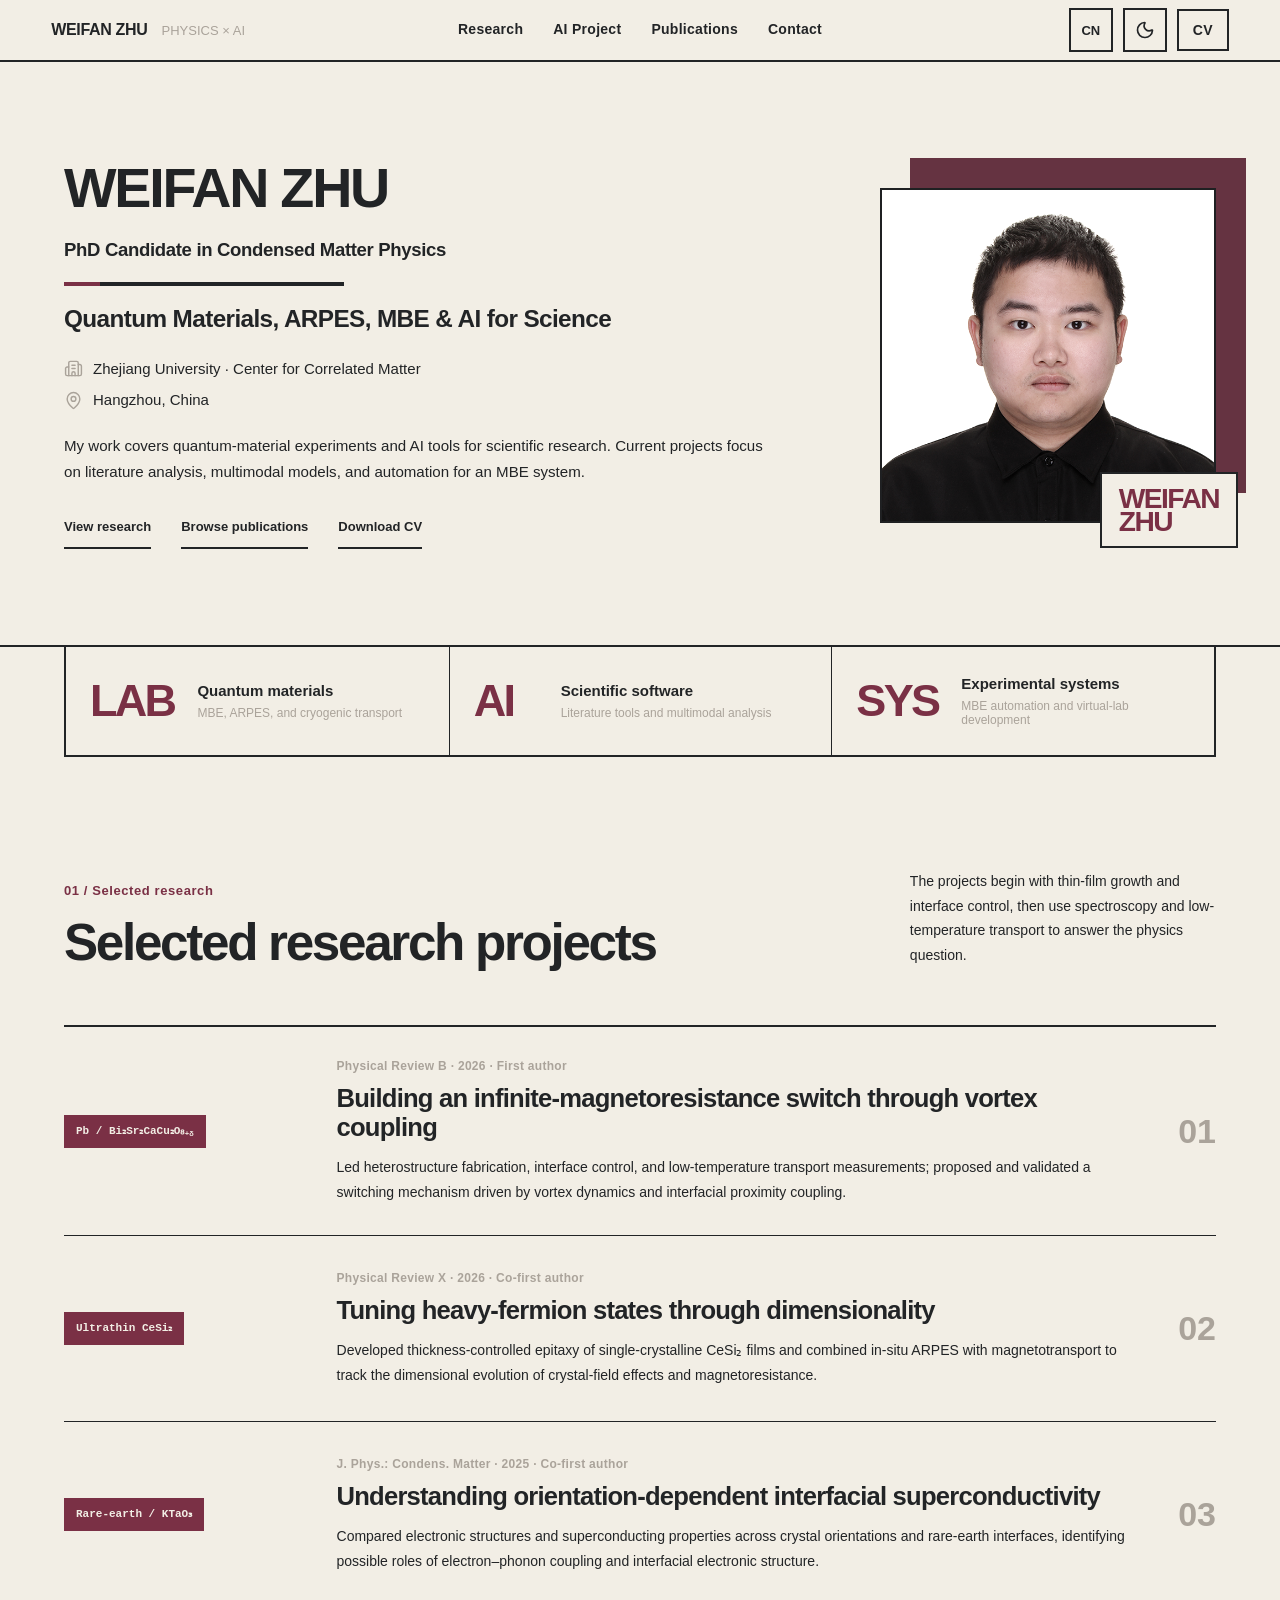
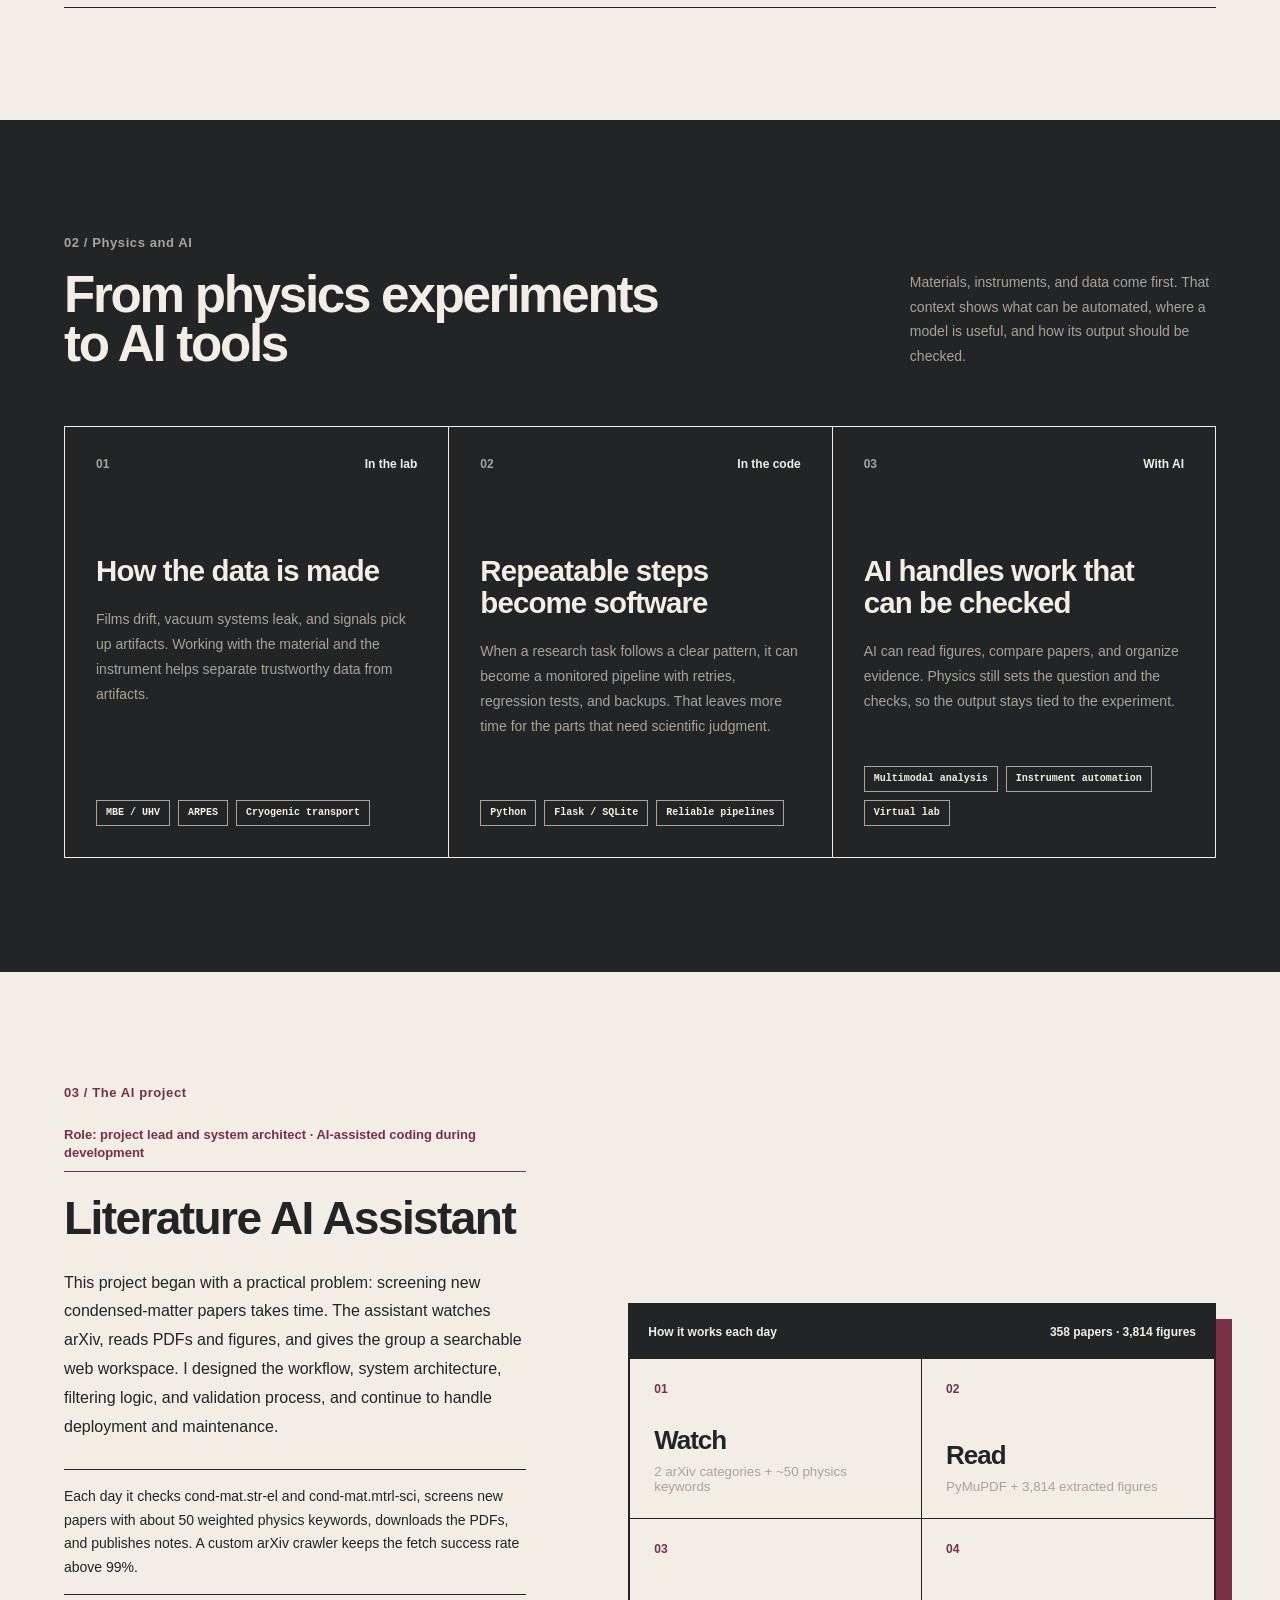
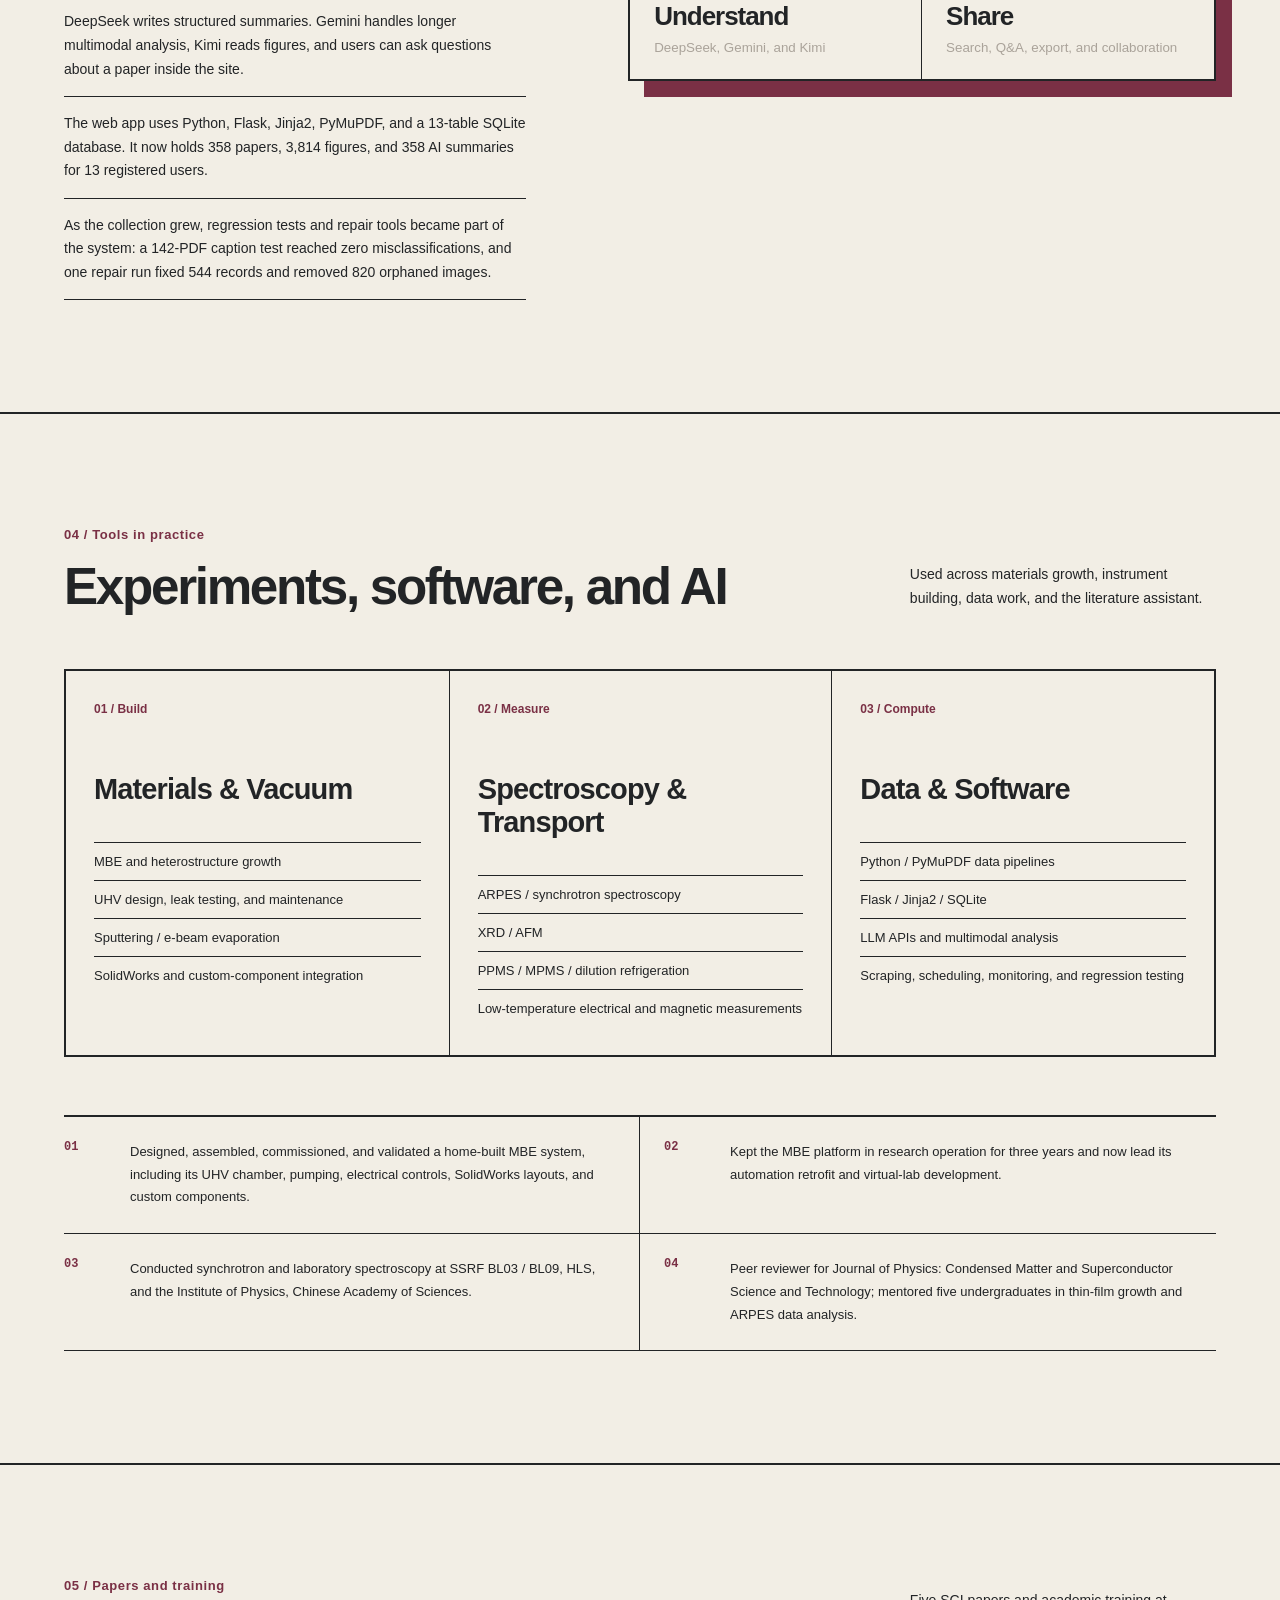
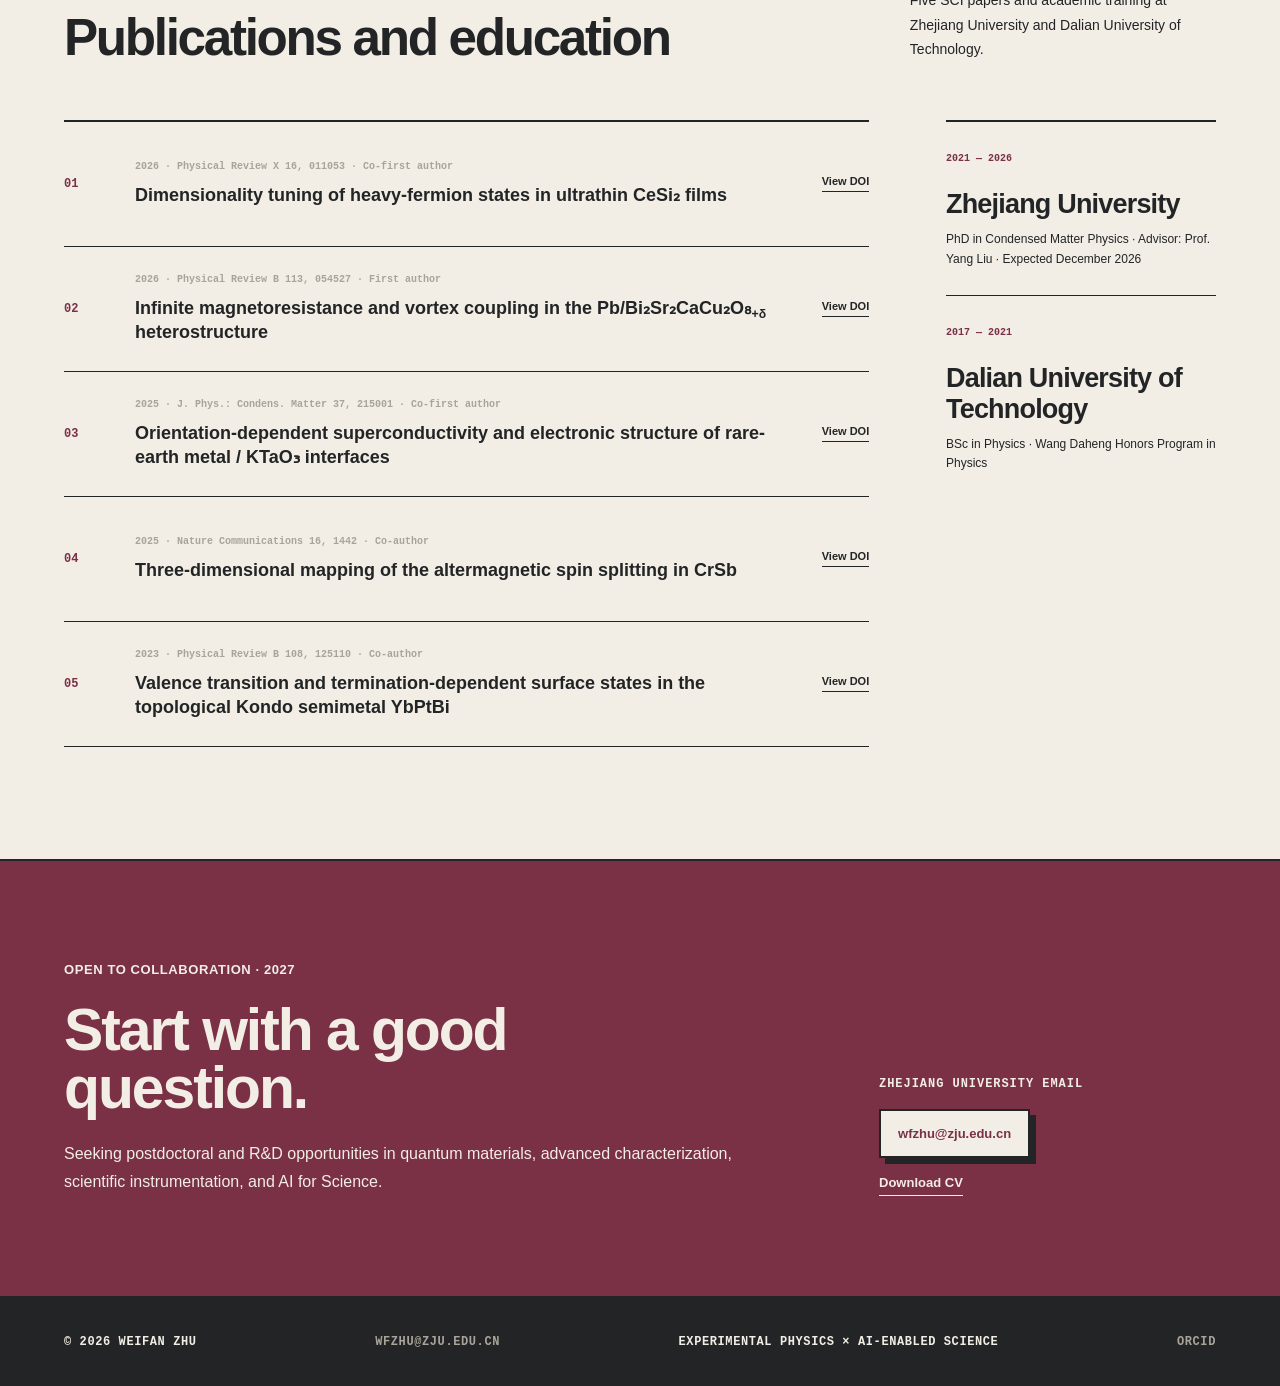
==== commit f17b9407: "Publish natural copy and formula fix" ====
--- a/index.html
+++ b/index.html
@@ -1,4 +1,4 @@
-<!DOCTYPE html><html lang="en" data-theme="light"><head><meta charSet="utf-8"/><meta name="viewport" content="width=device-width, initial-scale=1"/><link rel="preload" as="image" href="/weifan-zhu.jpg"/><link rel="stylesheet" href="/_next/static/chunks/0h99asyvk7g2n.css" data-precedence="next"/><link rel="preload" as="script" fetchPriority="low" href="/_next/static/chunks/0mrt30rb3e~gk.js"/><script src="/_next/static/chunks/07jo_yow~fw4v.js" async=""></script><script src="/_next/static/chunks/0frc_d3v~-_nb.js" async=""></script><script src="/_next/static/chunks/0j0uuu-twz6vx.js" async=""></script><script src="/_next/static/chunks/turbopack-0s_xs3kv6e02h.js" async=""></script><script src="/_next/static/chunks/11.-nxxvmek9..js" async=""></script><script src="/_next/static/chunks/0jnf1ah_7txae.js" async=""></script><script src="/_next/static/chunks/0v8r50e64i3mc.js" async=""></script><title>Weifan Zhu · Experimental Physics × AI-enabled Science</title><meta name="description" content="A condensed-matter physics PhD candidate connecting quantum-material experiments, scientific instruments, and AI-enabled science."/><meta property="og:title" content="Weifan Zhu · Experimental Physics × AI-enabled Science"/><meta property="og:description" content="A condensed-matter physics PhD candidate connecting quantum-material experiments, scientific instruments, and AI-enabled science."/><meta property="og:image" content="https://weifan-zhu.github.io/og.png"/><meta property="og:image:width" content="1735"/><meta property="og:image:height" content="907"/><meta property="og:image:alt" content="Weifan Zhu · Experimental Physics × AI-enabled Science"/><meta property="og:type" content="website"/><meta name="twitter:card" content="summary_large_image"/><meta name="twitter:title" content="Weifan Zhu · Experimental Physics × AI-enabled Science"/><meta name="twitter:description" content="A condensed-matter physics PhD candidate connecting quantum-material experiments, scientific instruments, and AI-enabled science."/><meta name="twitter:image" content="https://weifan-zhu.github.io/og.png"/><script data-theme-init="true">(() => {
+<!DOCTYPE html><html lang="en" data-theme="light"><head><meta charSet="utf-8"/><meta name="viewport" content="width=device-width, initial-scale=1"/><link rel="preload" as="image" href="/weifan-zhu.jpg"/><link rel="stylesheet" href="/_next/static/chunks/12zfa4mt-j5f3.css" data-precedence="next"/><link rel="preload" as="script" fetchPriority="low" href="/_next/static/chunks/0mrt30rb3e~gk.js"/><script src="/_next/static/chunks/07jo_yow~fw4v.js" async=""></script><script src="/_next/static/chunks/0frc_d3v~-_nb.js" async=""></script><script src="/_next/static/chunks/0j0uuu-twz6vx.js" async=""></script><script src="/_next/static/chunks/turbopack-0s_xs3kv6e02h.js" async=""></script><script src="/_next/static/chunks/11.-nxxvmek9..js" async=""></script><script src="/_next/static/chunks/0jnf1ah_7txae.js" async=""></script><script src="/_next/static/chunks/0v8r50e64i3mc.js" async=""></script><title>Weifan Zhu · Experimental Physics × AI-enabled Science</title><meta name="description" content="A condensed-matter physics PhD candidate connecting quantum-material experiments, scientific instruments, and AI-enabled science."/><meta property="og:title" content="Weifan Zhu · Experimental Physics × AI-enabled Science"/><meta property="og:description" content="A condensed-matter physics PhD candidate connecting quantum-material experiments, scientific instruments, and AI-enabled science."/><meta property="og:image" content="https://weifan-zhu.github.io/og.png"/><meta property="og:image:width" content="1735"/><meta property="og:image:height" content="907"/><meta property="og:image:alt" content="Weifan Zhu · Experimental Physics × AI-enabled Science"/><meta property="og:type" content="website"/><meta name="twitter:card" content="summary_large_image"/><meta name="twitter:title" content="Weifan Zhu · Experimental Physics × AI-enabled Science"/><meta name="twitter:description" content="A condensed-matter physics PhD candidate connecting quantum-material experiments, scientific instruments, and AI-enabled science."/><meta name="twitter:image" content="https://weifan-zhu.github.io/og.png"/><script data-theme-init="true">(() => {
   const key = "weifan-portfolio-theme";
   let value = "light";
   try {
@@ -7,4 +7,4 @@
   } catch {}
   document.documentElement.dataset.theme = value;
   document.documentElement.style.colorScheme = value;
-})();</script><script src="/_next/static/chunks/03~yq9q893hmn.js" noModule=""></script></head><body><div hidden=""><!--$--><!--/$--></div><main class="journal-page" lang="en"><nav class="journal-nav" aria-label="Main navigation"><a class="journal-brand" href="/"><strong>WEIFAN ZHU</strong><span>PHYSICS × AI</span></a><div class="journal-nav-links"><a href="#research">Research</a><a href="#ai-project">AI Project</a><a href="#publications">Publications</a><a href="#contact">Contact</a></div><div class="journal-nav-actions"><a class="journal-language-toggle" aria-label="Switch to Chinese" href="/zh/">CN</a><button type="button" class="journal-theme-toggle" data-theme-toggle="true" aria-label="Switch to dark theme" aria-pressed="false"><svg xmlns="http://www.w3.org/2000/svg" width="24" height="24" viewBox="0 0 24 24" fill="none" stroke="currentColor" stroke-width="2" stroke-linecap="round" stroke-linejoin="round" class="lucide lucide-moon journal-theme-icon journal-theme-icon-moon" aria-hidden="true"><path d="M20.985 12.486a9 9 0 1 1-9.473-9.472c.405-.022.617.46.402.803a6 6 0 0 0 8.268 8.268c.344-.215.825-.004.803.401"></path></svg><svg xmlns="http://www.w3.org/2000/svg" width="24" height="24" viewBox="0 0 24 24" fill="none" stroke="currentColor" stroke-width="2" stroke-linecap="round" stroke-linejoin="round" class="lucide lucide-sun journal-theme-icon journal-theme-icon-sun" aria-hidden="true"><circle cx="12" cy="12" r="4"></circle><path d="M12 2v2"></path><path d="M12 20v2"></path><path d="m4.93 4.93 1.41 1.41"></path><path d="m17.66 17.66 1.41 1.41"></path><path d="M2 12h2"></path><path d="M20 12h2"></path><path d="m6.34 17.66-1.41 1.41"></path><path d="m19.07 4.93-1.41 1.41"></path></svg></button><a class="journal-nav-cv" href="/Weifan_Zhu_CV.docx" download="">CV</a></div></nav><section class="journal-hero" aria-labelledby="hero-title"><div class="journal-hero-copy"><h1 id="hero-title">WEIFAN ZHU</h1><p class="journal-focus-line">PhD Candidate in Condensed Matter Physics</p><div class="journal-title-rule" aria-hidden="true"></div><h2>Quantum Materials, ARPES, MBE &amp; AI for Science</h2><div class="journal-profile-meta"><p><svg xmlns="http://www.w3.org/2000/svg" width="24" height="24" viewBox="0 0 24 24" fill="none" stroke="currentColor" stroke-width="2" stroke-linecap="round" stroke-linejoin="round" class="lucide lucide-building2 lucide-building-2" aria-hidden="true"><path d="M10 12h4"></path><path d="M10 8h4"></path><path d="M14 21v-3a2 2 0 0 0-4 0v3"></path><path d="M6 10H4a2 2 0 0 0-2 2v7a2 2 0 0 0 2 2h16a2 2 0 0 0 2-2V9a2 2 0 0 0-2-2h-2"></path><path d="M6 21V5a2 2 0 0 1 2-2h8a2 2 0 0 1 2 2v16"></path></svg><span>Zhejiang University · Center for Correlated Matter</span></p><p><svg xmlns="http://www.w3.org/2000/svg" width="24" height="24" viewBox="0 0 24 24" fill="none" stroke="currentColor" stroke-width="2" stroke-linecap="round" stroke-linejoin="round" class="lucide lucide-map-pin" aria-hidden="true"><path d="M20 10c0 4.993-5.539 10.193-7.399 11.799a1 1 0 0 1-1.202 0C9.539 20.193 4 14.993 4 10a8 8 0 0 1 16 0"></path><circle cx="12" cy="10" r="3"></circle></svg><span>Hangzhou, China</span></p></div><p class="journal-intro">I work on quantum materials in the lab and build AI tools for scientific research. My projects bring literature analysis, multimodal models, and experimental automation into the way physicists actually work.</p><div class="journal-hero-links" aria-label="Quick links"><a href="#research">View research</a><a href="#publications">Browse publications</a><a href="/Weifan_Zhu_CV.docx" download="">Download CV</a></div></div><figure class="journal-portrait"><img alt="Portrait of Weifan Zhu" width="720" height="720" decoding="async" data-nimg="1" style="color:transparent" src="/weifan-zhu.jpg"/><figcaption>WEIFAN<br/>ZHU</figcaption></figure></section><section class="journal-evidence" aria-label="Research and project overview"><article aria-label="LAB Quantum materials"><strong>LAB</strong><div><h2>Quantum materials</h2><p>MBE, ARPES, and cryogenic transport</p></div></article><article aria-label="AI Scientific software"><strong>AI</strong><div><h2>Scientific software</h2><p>Literature tools and multimodal analysis</p></div></article><article aria-label="SYS Experimental systems"><strong>SYS</strong><div><h2>Experimental systems</h2><p>MBE automation and virtual-lab development</p></div></article></section><section class="journal-section journal-research" id="research"><header class="journal-section-heading"><div><p class="journal-eyebrow">01 / Selected research</p><h2>A few projects I have worked on</h2></div><p>I start with thin-film growth and interface control, then use spectroscopy and low-temperature transport to answer the physics question.</p></header><div class="journal-research-list"><article><span class="journal-material">Pb / Bi₂Sr₂CaCu₂O₈₊<sub>δ</sub></span><div class="journal-research-copy"><p>Physical Review B · 2026 · First author</p><h3>Building an infinite-magnetoresistance switch through vortex coupling</h3><p>Led heterostructure fabrication, interface control, and low-temperature transport measurements; proposed and validated a switching mechanism driven by vortex dynamics and interfacial proximity coupling.</p></div><span class="journal-index">01</span></article><article><span class="journal-material">Ultrathin CeSi₂</span><div class="journal-research-copy"><p>Physical Review X · 2026 · Co-first author</p><h3>Tuning heavy-fermion states through dimensionality</h3><p>Developed thickness-controlled epitaxy of single-crystalline CeSi₂ films and combined in-situ ARPES with magnetotransport to track the dimensional evolution of crystal-field effects and magnetoresistance.</p></div><span class="journal-index">02</span></article><article><span class="journal-material">Rare-earth / KTaO₃</span><div class="journal-research-copy"><p>J. Phys.: Condens. Matter · 2025 · Co-first author</p><h3>Understanding orientation-dependent interfacial superconductivity</h3><p>Compared electronic structures and superconducting properties across crystal orientations and rare-earth interfaces, identifying possible roles of electron–phonon coupling and interfacial electronic structure.</p></div><span class="journal-index">03</span></article></div></section><section class="journal-bridge" id="bridge"><header class="journal-section-heading journal-section-heading-inverse"><div><p class="journal-eyebrow">02 / Physics and AI</p><h2>How I connect<br/>physics and AI</h2></div><p>I start with the material, the instrument, and the way the data was produced. That context tells me what to automate, where an AI model can help, and how to check the result.</p></header><div class="journal-bridge-grid"><article><div class="journal-bridge-meta"><span>01</span><p>In the lab</p></div><h3>I know how the data is made</h3><p>Films drift, vacuum systems leak, and signals pick up artifacts. Working with the material and the instrument tells me which parts of the data are trustworthy.</p><ul><li>MBE / UHV</li><li>ARPES</li><li>Cryogenic transport</li></ul></article><article><div class="journal-bridge-meta"><span>02</span><p>In the code</p></div><h3>I turn repeatable steps into software</h3><p>When a research task has a clear pattern, I build it into a monitored pipeline with retries, regression tests, and backups. That leaves more time for the decisions that need a scientist.</p><ul><li>Python</li><li>Flask / SQLite</li><li>Reliable pipelines</li></ul></article><article><div class="journal-bridge-meta"><span>03</span><p>With AI</p></div><h3>I give models work that can be checked</h3><p>I use AI to read figures, compare papers, and organize evidence. The physics still sets the question and the checks, so the output stays tied to the experiment.</p><ul><li>Multimodal analysis</li><li>Instrument automation</li><li>Virtual lab</li></ul></article></div></section><section class="journal-section journal-ai" id="ai-project"><div class="journal-ai-copy"><p class="journal-eyebrow">03 / The AI project</p><span class="journal-kicker">My role: project lead and system architect · AI-assisted coding during development</span><h2>Literature AI Assistant</h2><p>I built this assistant to reduce the repetitive work of screening new condensed-matter papers. It watches arXiv, reads PDFs and figures, and gives the group a searchable web workspace. I defined the workflow and system architecture, designed the filtering and validation logic, and continue to handle deployment and maintenance.</p><ul><li>Each day it checks cond-mat.str-el and cond-mat.mtrl-sci, screens new papers with about 50 weighted physics keywords, downloads the PDFs, and publishes notes. A custom arXiv crawler keeps the fetch success rate above 99%.</li><li>DeepSeek writes structured summaries. Gemini handles longer multimodal analysis, Kimi reads figures, and users can ask questions about a paper inside the site.</li><li>The web app uses Python, Flask, Jinja2, PyMuPDF, and a 13-table SQLite database. It now holds 358 papers, 3,814 figures, and 358 AI summaries for 13 registered users.</li><li>I built regression tests and repair tools as the collection grew: a 142-PDF caption test reached zero misclassifications, while one repair run fixed 544 records and removed 820 orphaned images.</li></ul></div><div class="journal-pipeline" aria-label="Literature AI Assistant workflow"><div class="journal-pipeline-header"><span>How it works each day</span><span>358 papers · 3,814 figures</span></div><ol><li><span>01</span><strong>Watch</strong><small>2 arXiv categories + ~50 physics keywords</small></li><li><span>02</span><strong>Read</strong><small>PyMuPDF + 3,814 extracted figures</small></li><li><span>03</span><strong>Understand</strong><small>DeepSeek, Gemini, and Kimi</small></li><li><span>04</span><strong>Share</strong><small>Search, Q&amp;A, export, and collaboration</small></li></ol></div></section><section class="journal-section journal-toolkit"><header class="journal-section-heading"><div><p class="journal-eyebrow">04 / Tools I use</p><h2>Experiments, software, and AI</h2></div><p>Tools I have used to grow materials, build instruments, work with data, and run an AI product.</p></header><div class="journal-skill-grid"><article><span>0<!-- -->1<!-- --> / <!-- -->Build</span><h3>Materials &amp; Vacuum</h3><ul><li>MBE and heterostructure growth</li><li>UHV design, leak testing, and maintenance</li><li>Sputtering / e-beam evaporation</li><li>SolidWorks and custom-component integration</li></ul></article><article><span>0<!-- -->2<!-- --> / <!-- -->Measure</span><h3>Spectroscopy &amp; Transport</h3><ul><li>ARPES / synchrotron spectroscopy</li><li>XRD / AFM</li><li>PPMS / MPMS / dilution refrigeration</li><li>Low-temperature electrical and magnetic measurements</li></ul></article><article><span>0<!-- -->3<!-- --> / <!-- -->Compute</span><h3>Data &amp; Software</h3><ul><li>Python / PyMuPDF data pipelines</li><li>Flask / Jinja2 / SQLite</li><li>LLM APIs and multimodal analysis</li><li>Scraping, scheduling, monitoring, and regression testing</li></ul></article></div><div class="journal-highlights"><article><span>0<!-- -->1</span><p>Designed, assembled, commissioned, and validated a home-built MBE system, including its UHV chamber, pumping, electrical controls, SolidWorks layouts, and custom components.</p></article><article><span>0<!-- -->2</span><p>Kept the MBE platform in research operation for three years and now lead its automation retrofit and virtual-lab development.</p></article><article><span>0<!-- -->3</span><p>Conducted synchrotron and laboratory spectroscopy at SSRF BL03 / BL09, HLS, and the Institute of Physics, Chinese Academy of Sciences.</p></article><article><span>0<!-- -->4</span><p>Peer reviewer for Journal of Physics: Condensed Matter and Superconductor Science and Technology; mentored five undergraduates in thin-film growth and ARPES data analysis.</p></article></div></section><section class="journal-section journal-output" id="publications"><header class="journal-section-heading"><div><p class="journal-eyebrow">05 / Papers and training</p><h2>Publications and education</h2></div><p>Five SCI papers and my academic training at Zhejiang University and Dalian University of Technology.</p></header><div class="journal-output-grid"><div class="journal-papers"><a href="https://doi.org/10.1103/fyjf-rwdq" target="_blank" rel="noreferrer"><span>01</span><div><p>2026<!-- --> · <!-- -->Physical Review X 16, 011053<!-- --> · <!-- -->Co-first author</p><h3>Dimensionality tuning of heavy-fermion states in ultrathin CeSi₂ films</h3></div><strong>View DOI</strong></a><a href="https://doi.org/10.1103/f9fg-wvkm" target="_blank" rel="noreferrer"><span>02</span><div><p>2026<!-- --> · <!-- -->Physical Review B 113, 054527<!-- --> · <!-- -->First author</p><h3>Infinite magnetoresistance and vortex coupling in the Pb/Bi₂Sr₂CaCu₂O₈₊<sub>δ</sub> heterostructure</h3></div><strong>View DOI</strong></a><a href="https://doi.org/10.1088/1361-648X/add2bf" target="_blank" rel="noreferrer"><span>03</span><div><p>2025<!-- --> · <!-- -->J. Phys.: Condens. Matter 37, 215001<!-- --> · <!-- -->Co-first author</p><h3>Orientation-dependent superconductivity and electronic structure of rare-earth metal / KTaO₃ interfaces</h3></div><strong>View DOI</strong></a><a href="https://doi.org/10.1038/s41467-025-56647-7" target="_blank" rel="noreferrer"><span>04</span><div><p>2025<!-- --> · <!-- -->Nature Communications 16, 1442<!-- --> · <!-- -->Co-author</p><h3>Three-dimensional mapping of the altermagnetic spin splitting in CrSb</h3></div><strong>View DOI</strong></a><a href="https://doi.org/10.1103/PhysRevB.108.125110" target="_blank" rel="noreferrer"><span>05</span><div><p>2023<!-- --> · <!-- -->Physical Review B 108, 125110<!-- --> · <!-- -->Co-author</p><h3>Valence transition and termination-dependent surface states in the topological Kondo semimetal YbPtBi</h3></div><strong>View DOI</strong></a></div><aside class="journal-timeline" aria-label="Education"><article><span>2021 — 2026</span><h3>Zhejiang University</h3><p>PhD in Condensed Matter Physics · Advisor: Prof. Yang Liu · Expected December 2026</p></article><article><span>2017 — 2021</span><h3>Dalian University of Technology</h3><p>BSc in Physics · Wang Daheng Honors Program in Physics</p></article></aside></div></section><section class="journal-contact" id="contact"><div><p class="journal-eyebrow">OPEN TO COLLABORATION · 2027</p><h2>Start with a good question.</h2><p>I am seeking postdoctoral and R&amp;D collaborations in quantum materials, advanced characterization, scientific instrumentation, and AI-enabled science.</p></div><div class="journal-contact-actions"><span class="journal-contact-label">Zhejiang University email</span><a class="journal-primary-action" href="mailto:wfzhu@zju.edu.cn">wfzhu@zju.edu.cn</a><a href="/Weifan_Zhu_CV.docx" download="">Download CV</a></div></section><footer class="journal-footer"><span>© 2026 <!-- -->Weifan Zhu</span><a href="mailto:wfzhu@zju.edu.cn">wfzhu@zju.edu.cn</a><span>Experimental physics × AI-enabled science</span><a href="https://orcid.org/0000-0002-8206-4336" target="_blank" rel="noreferrer">ORCID</a></footer></main><!--$--><!--/$--><script src="/_next/static/chunks/0mrt30rb3e~gk.js" id="_R_" async=""></script><script>(self.__next_f=self.__next_f||[]).push([0])</script><script>self.__next_f.push([1,"1:\"$Sreact.fragment\"\n2:I[61386,[\"/_next/static/chunks/11.-nxxvmek9..js\",\"/_next/static/chunks/0jnf1ah_7txae.js\"],\"default\"]\n3:I[17680,[\"/_next/static/chunks/11.-nxxvmek9..js\",\"/_next/static/chunks/0jnf1ah_7txae.js\"],\"default\"]\n4:I[84532,[\"/_next/static/chunks/11.-nxxvmek9..js\",\"/_next/static/chunks/0jnf1ah_7txae.js\",\"/_next/static/chunks/0v8r50e64i3mc.js\"],\"\"]\n5:I[41242,[\"/_next/static/chunks/11.-nxxvmek9..js\",\"/_next/static/chunks/0jnf1ah_7txae.js\",\"/_next/static/chunks/0v8r50e64i3mc.js\"],\"ThemeToggle\"]\n6:I[82428,[\"/_next/static/chunks/11.-nxxvmek9..js\",\"/_next/static/chunks/0jnf1ah_7txae.js\",\"/_next/static/chunks/0v8r50e64i3mc.js\"],\"default\"]\n16:I[20990,[\"/_next/static/chunks/11.-nxxvmek9..js\",\"/_next/static/chunks/0jnf1ah_7txae.js\"],\"default\",1]\n:HL[\"/_next/static/chunks/0h99asyvk7g2n.css\",\"style\"]\n"])</script><script>self.__next_f.push([1,"0:{\"P\":null,\"c\":[\"\",\"\"],\"q\":\"\",\"i\":false,\"f\":[[[\"\",{\"children\":[\"__PAGE__\",{}]},\"$undefined\",\"$undefined\",16],[[\"$\",\"$1\",\"c\",{\"children\":[[[\"$\",\"link\",\"0\",{\"rel\":\"stylesheet\",\"href\":\"/_next/static/chunks/0h99asyvk7g2n.css\",\"precedence\":\"next\",\"crossOrigin\":\"$undefined\",\"nonce\":\"$undefined\"}],[\"$\",\"script\",\"script-0\",{\"src\":\"/_next/static/chunks/11.-nxxvmek9..js\",\"async\":true,\"nonce\":\"$undefined\"}],[\"$\",\"script\",\"script-1\",{\"src\":\"/_next/static/chunks/0jnf1ah_7txae.js\",\"async\":true,\"nonce\":\"$undefined\"}]],[\"$\",\"html\",null,{\"lang\":\"en\",\"data-theme\":\"light\",\"suppressHydrationWarning\":true,\"children\":[[\"$\",\"head\",null,{\"children\":[\"$\",\"script\",null,{\"data-theme-init\":true,\"dangerouslySetInnerHTML\":{\"__html\":\"(() =\u003e {\\n  const key = \\\"weifan-portfolio-theme\\\";\\n  let value = \\\"light\\\";\\n  try {\\n    const saved = window.localStorage.getItem(key);\\n    if (saved === \\\"light\\\" || saved === \\\"dark\\\") value = saved;\\n  } catch {}\\n  document.documentElement.dataset.theme = value;\\n  document.documentElement.style.colorScheme = value;\\n})();\"}}]}],[\"$\",\"body\",null,{\"children\":[\"$\",\"$L2\",null,{\"parallelRouterKey\":\"children\",\"error\":\"$undefined\",\"errorStyles\":\"$undefined\",\"errorScripts\":\"$undefined\",\"template\":[\"$\",\"$L3\",null,{}],\"templateStyles\":\"$undefined\",\"templateScripts\":\"$undefined\",\"notFound\":[[[\"$\",\"title\",null,{\"children\":\"404: This page could not be found.\"}],[\"$\",\"div\",null,{\"style\":{\"fontFamily\":\"system-ui,\\\"Segoe UI\\\",Roboto,Helvetica,Arial,sans-serif,\\\"Apple Color Emoji\\\",\\\"Segoe UI Emoji\\\"\",\"height\":\"100vh\",\"textAlign\":\"center\",\"display\":\"flex\",\"flexDirection\":\"column\",\"alignItems\":\"center\",\"justifyContent\":\"center\"},\"children\":[\"$\",\"div\",null,{\"children\":[[\"$\",\"style\",null,{\"dangerouslySetInnerHTML\":{\"__html\":\"body{color:#000;background:#fff;margin:0}.next-error-h1{border-right:1px solid rgba(0,0,0,.3)}@media (prefers-color-scheme:dark){body{color:#fff;background:#000}.next-error-h1{border-right:1px solid rgba(255,255,255,.3)}}\"}}],[\"$\",\"h1\",null,{\"className\":\"next-error-h1\",\"style\":{\"display\":\"inline-block\",\"margin\":\"0 20px 0 0\",\"padding\":\"0 23px 0 0\",\"fontSize\":24,\"fontWeight\":500,\"verticalAlign\":\"top\",\"lineHeight\":\"49px\"},\"children\":404}],[\"$\",\"div\",null,{\"style\":{\"display\":\"inline-block\"},\"children\":[\"$\",\"h2\",null,{\"style\":{\"fontSize\":14,\"fontWeight\":400,\"lineHeight\":\"49px\",\"margin\":0},\"children\":\"This page could not be found.\"}]}]]}]}]],[]],\"forbidden\":\"$undefined\",\"unauthorized\":\"$undefined\"}]}]]}]]}],{\"children\":[[\"$\",\"$1\",\"c\",{\"children\":[[\"$\",\"main\",null,{\"className\":\"journal-page\",\"lang\":\"en\",\"children\":[[\"$\",\"nav\",null,{\"className\":\"journal-nav\",\"aria-label\":\"Main navigation\",\"children\":[[\"$\",\"$L4\",null,{\"className\":\"journal-brand\",\"href\":\"/\",\"children\":[[\"$\",\"strong\",null,{\"children\":\"WEIFAN ZHU\"}],[\"$\",\"span\",null,{\"children\":\"PHYSICS × AI\"}]]}],[\"$\",\"div\",null,{\"className\":\"journal-nav-links\",\"children\":[[\"$\",\"a\",null,{\"href\":\"#research\",\"children\":\"Research\"}],[\"$\",\"a\",null,{\"href\":\"#ai-project\",\"children\":\"AI Project\"}],[\"$\",\"a\",null,{\"href\":\"#publications\",\"children\":\"Publications\"}],[\"$\",\"a\",null,{\"href\":\"#contact\",\"children\":\"Contact\"}]]}],[\"$\",\"div\",null,{\"className\":\"journal-nav-actions\",\"children\":[[\"$\",\"$L4\",null,{\"className\":\"journal-language-toggle\",\"href\":\"/zh/\",\"aria-label\":\"Switch to Chinese\",\"children\":\"CN\"}],[\"$\",\"$L5\",null,{\"language\":\"en\"}],[\"$\",\"a\",null,{\"className\":\"journal-nav-cv\",\"href\":\"/Weifan_Zhu_CV.docx\",\"download\":true,\"children\":\"CV\"}]]}]]}],[\"$\",\"section\",null,{\"className\":\"journal-hero\",\"aria-labelledby\":\"hero-title\",\"children\":[[\"$\",\"div\",null,{\"className\":\"journal-hero-copy\",\"children\":[[\"$\",\"h1\",null,{\"id\":\"hero-title\",\"children\":\"WEIFAN ZHU\"}],[\"$\",\"p\",null,{\"className\":\"journal-focus-line\",\"children\":\"PhD Candidate in Condensed Matter Physics\"}],[\"$\",\"div\",null,{\"className\":\"journal-title-rule\",\"aria-hidden\":\"true\"}],[\"$\",\"h2\",null,{\"children\":\"Quantum Materials, ARPES, MBE \u0026 AI for Science\"}],[\"$\",\"div\",null,{\"className\":\"journal-profile-meta\",\"children\":[[\"$\",\"p\",null,{\"children\":[[\"$\",\"$L6\",null,{\"ref\":\"$undefined\",\"iconNode\":[[\"path\",{\"d\":\"M10 12h4\",\"key\":\"a56b0p\"}],[\"path\",{\"d\":\"M10 8h4\",\"key\":\"1sr2af\"}],[\"path\",{\"d\":\"M14 21v-3a2 2 0 0 0-4 0v3\",\"key\":\"1rgiei\"}],[\"path\",{\"d\":\"M6 10H4a2 2 0 0 0-2 2v7a2 2 0 0 0 2 2h16a2 2 0 0 0 2-2V9a2 2 0 0 0-2-2h-2\",\"key\":\"secmi2\"}],[\"path\",{\"d\":\"M6 21V5a2 2 0 0 1 2-2h8a2 2 0 0 1 2 2v16\",\"key\":\"16ra0t\"}]],\"className\":\"lucide-building2 lucide-building-2\",\"aria-hidden\":\"true\"}],[\"$\",\"span\",null,{\"children\":\"Zhejiang University · Center for Correlated Matter\"}]]}],[\"$\",\"p\",null,{\"children\":[[\"$\",\"$L6\",null,{\"ref\":\"$undefined\",\"iconNode\":[[\"path\",{\"d\":\"M20 10c0 4.993-5.539 10.193-7.399 11.799a1 1 0 0 1-1.202 0C9.539 20.193 4 14.993 4 10a8 8 0 0 1 16 0\",\"key\":\"1r0f0z\"}],[\"circle\",{\"cx\":\"12\",\"cy\":\"10\",\"r\":\"3\",\"key\":\"ilqhr7\"}]],\"className\":\"lucide-map-pin\",\"aria-hidden\":\"true\"}],\"$L7\"]}]]}],\"$L8\",\"$L9\"]}],\"$La\"]}],\"$Lb\",\"$Lc\",\"$Ld\",\"$Le\",\"$Lf\",\"$L10\",\"$L11\",\"$L12\"]}],[\"$L13\"],\"$L14\"]}],{},null,false,null]},null,false,null],\"$L15\",false]],\"m\":\"$undefined\",\"G\":[\"$16\",[\"$L17\"]],\"S\":true,\"h\":null,\"s\":\"$undefined\",\"l\":\"$undefined\",\"p\":\"$undefined\",\"d\":\"$undefined\",\"b\":\"MtYZK9VYYPtDqJse2oVGo\"}\n"])</script><script>self.__next_f.push([1,"18:I[85611,[\"/_next/static/chunks/11.-nxxvmek9..js\",\"/_next/static/chunks/0jnf1ah_7txae.js\",\"/_next/static/chunks/0v8r50e64i3mc.js\"],\"Image\"]\n19:I[76344,[\"/_next/static/chunks/11.-nxxvmek9..js\",\"/_next/static/chunks/0jnf1ah_7txae.js\"],\"OutletBoundary\"]\n1a:\"$Sreact.suspense\"\n1c:I[76344,[\"/_next/static/chunks/11.-nxxvmek9..js\",\"/_next/static/chunks/0jnf1ah_7txae.js\"],\"ViewportBoundary\"]\n1e:I[76344,[\"/_next/static/chunks/11.-nxxvmek9..js\",\"/_next/static/chunks/0jnf1ah_7txae.js\"],\"MetadataBoundary\"]\n7:[\"$\",\"span\",null,{\"children\":\"Hangzhou, China\"}]\n8:[\"$\",\"p\",null,{\"className\":\"journal-intro\",\"children\":\"I work on quantum materials in the lab and build AI tools for scientific research. My projects bring literature analysis, multimodal models, and experimental automation into the way physicists actually work.\"}]\n9:[\"$\",\"div\",null,{\"className\":\"journal-hero-links\",\"aria-label\":\"Quick links\",\"children\":[[\"$\",\"a\",null,{\"href\":\"#research\",\"children\":\"View research\"}],[\"$\",\"a\",null,{\"href\":\"#publications\",\"children\":\"Browse publications\"}],[\"$\",\"a\",null,{\"href\":\"/Weifan_Zhu_CV.docx\",\"download\":true,\"children\":\"Download CV\"}]]}]\na:[\"$\",\"figure\",null,{\"className\":\"journal-portrait\",\"children\":[[\"$\",\"$L18\",null,{\"src\":\"/weifan-zhu.jpg\",\"width\":720,\"height\":720,\"priority\":true,\"alt\":\"Portrait of Weifan Zhu\"}],[\"$\",\"figcaption\",null,{\"children\":[\"WEIFAN\",[\"$\",\"br\",null,{}],\"ZHU\"]}]]}]\nb:[\"$\",\"section\",null,{\"className\":\"journal-evidence\",\"aria-label\":\"Research and project overview\",\"children\":[[\"$\",\"article\",\"Quantum materials\",{\"aria-label\":\"LAB Quantum materials\",\"children\":[[\"$\",\"strong\",null,{\"children\":\"LAB\"}],[\"$\",\"div\",null,{\"children\":[[\"$\",\"h2\",null,{\"children\":\"Quantum materials\"}],[\"$\",\"p\",null,{\"children\":\"MBE, ARPES, and cryogenic transport\"}]]}]]}],[\"$\",\"article\",\"Scientific software\",{\"aria-label\":\"AI Scientific software\",\"children\":[[\"$\",\"strong\",null,{\"children\":\"AI\"}],[\"$\",\"div\",null,{\"children\":[[\"$\",\"h2\",null,{\"children\":\"Scientific software\"}],[\"$\",\"p\",null,{\"children\":\"Literature tools and multimodal analysis\"}]]}]]}],[\"$\",\"article\",\"Experimental systems\",{\"aria-label\":\"SYS Experimental systems\",\"children\":[[\"$\",\"strong\",null,{\"children\":\"SYS\"}],[\"$\",\"div\",null,{\"children\":[[\"$\",\"h2\",null,{\"children\":\"Experimental systems\"}],[\"$\",\"p\",null,{\"children\":\"MBE automation and virtual-lab development\"}]]}]]}]]}]\n"])</script><script>self.__next_f.push([1,"c:[\"$\",\"section\",null,{\"className\":\"journal-section journal-research\",\"id\":\"research\",\"children\":[[\"$\",\"header\",null,{\"className\":\"journal-section-heading\",\"children\":[[\"$\",\"div\",null,{\"children\":[[\"$\",\"p\",null,{\"className\":\"journal-eyebrow\",\"children\":\"01 / Selected research\"}],[\"$\",\"h2\",null,{\"children\":\"A few projects I have worked on\"}]]}],[\"$\",\"p\",null,{\"children\":\"I start with thin-film growth and interface control, then use spectroscopy and low-temperature transport to answer the physics question.\"}]]}],[\"$\",\"div\",null,{\"className\":\"journal-research-list\",\"children\":[[\"$\",\"article\",\"01\",{\"children\":[[\"$\",\"span\",null,{\"className\":\"journal-material\",\"children\":[\"Pb / Bi₂Sr₂CaCu₂O₈₊\",[\"$\",\"sub\",null,{\"children\":\"δ\"}],\"\"]}],[\"$\",\"div\",null,{\"className\":\"journal-research-copy\",\"children\":[[\"$\",\"p\",null,{\"children\":\"Physical Review B · 2026 · First author\"}],[\"$\",\"h3\",null,{\"children\":\"Building an infinite-magnetoresistance switch through vortex coupling\"}],[\"$\",\"p\",null,{\"children\":\"Led heterostructure fabrication, interface control, and low-temperature transport measurements; proposed and validated a switching mechanism driven by vortex dynamics and interfacial proximity coupling.\"}]]}],[\"$\",\"span\",null,{\"className\":\"journal-index\",\"children\":\"01\"}]]}],[\"$\",\"article\",\"02\",{\"children\":[[\"$\",\"span\",null,{\"className\":\"journal-material\",\"children\":\"Ultrathin CeSi₂\"}],[\"$\",\"div\",null,{\"className\":\"journal-research-copy\",\"children\":[[\"$\",\"p\",null,{\"children\":\"Physical Review X · 2026 · Co-first author\"}],[\"$\",\"h3\",null,{\"children\":\"Tuning heavy-fermion states through dimensionality\"}],[\"$\",\"p\",null,{\"children\":\"Developed thickness-controlled epitaxy of single-crystalline CeSi₂ films and combined in-situ ARPES with magnetotransport to track the dimensional evolution of crystal-field effects and magnetoresistance.\"}]]}],[\"$\",\"span\",null,{\"className\":\"journal-index\",\"children\":\"02\"}]]}],[\"$\",\"article\",\"03\",{\"children\":[[\"$\",\"span\",null,{\"className\":\"journal-material\",\"children\":\"Rare-earth / KTaO₃\"}],[\"$\",\"div\",null,{\"className\":\"journal-research-copy\",\"children\":[[\"$\",\"p\",null,{\"children\":\"J. Phys.: Condens. Matter · 2025 · Co-first author\"}],[\"$\",\"h3\",null,{\"children\":\"Understanding orientation-dependent interfacial superconductivity\"}],[\"$\",\"p\",null,{\"children\":\"Compared electronic structures and superconducting properties across crystal orientations and rare-earth interfaces, identifying possible roles of electron–phonon coupling and interfacial electronic structure.\"}]]}],[\"$\",\"span\",null,{\"className\":\"journal-index\",\"children\":\"03\"}]]}]]}]]}]\n"])</script><script>self.__next_f.push([1,"d:[\"$\",\"section\",null,{\"className\":\"journal-bridge\",\"id\":\"bridge\",\"children\":[[\"$\",\"header\",null,{\"className\":\"journal-section-heading journal-section-heading-inverse\",\"children\":[[\"$\",\"div\",null,{\"children\":[[\"$\",\"p\",null,{\"className\":\"journal-eyebrow\",\"children\":\"02 / Physics and AI\"}],[\"$\",\"h2\",null,{\"children\":[\"How I connect\",[\"$\",\"br\",null,{}],\"physics and AI\"]}]]}],[\"$\",\"p\",null,{\"children\":\"I start with the material, the instrument, and the way the data was produced. That context tells me what to automate, where an AI model can help, and how to check the result.\"}]]}],[\"$\",\"div\",null,{\"className\":\"journal-bridge-grid\",\"children\":[[\"$\",\"article\",\"01\",{\"children\":[[\"$\",\"div\",null,{\"className\":\"journal-bridge-meta\",\"children\":[[\"$\",\"span\",null,{\"children\":\"01\"}],[\"$\",\"p\",null,{\"children\":\"In the lab\"}]]}],[\"$\",\"h3\",null,{\"children\":\"I know how the data is made\"}],[\"$\",\"p\",null,{\"children\":\"Films drift, vacuum systems leak, and signals pick up artifacts. Working with the material and the instrument tells me which parts of the data are trustworthy.\"}],[\"$\",\"ul\",null,{\"children\":[[\"$\",\"li\",\"MBE / UHV\",{\"children\":\"MBE / UHV\"}],[\"$\",\"li\",\"ARPES\",{\"children\":\"ARPES\"}],[\"$\",\"li\",\"Cryogenic transport\",{\"children\":\"Cryogenic transport\"}]]}]]}],[\"$\",\"article\",\"02\",{\"children\":[[\"$\",\"div\",null,{\"className\":\"journal-bridge-meta\",\"children\":[[\"$\",\"span\",null,{\"children\":\"02\"}],[\"$\",\"p\",null,{\"children\":\"In the code\"}]]}],[\"$\",\"h3\",null,{\"children\":\"I turn repeatable steps into software\"}],[\"$\",\"p\",null,{\"children\":\"When a research task has a clear pattern, I build it into a monitored pipeline with retries, regression tests, and backups. That leaves more time for the decisions that need a scientist.\"}],[\"$\",\"ul\",null,{\"children\":[[\"$\",\"li\",\"Python\",{\"children\":\"Python\"}],[\"$\",\"li\",\"Flask / SQLite\",{\"children\":\"Flask / SQLite\"}],[\"$\",\"li\",\"Reliable pipelines\",{\"children\":\"Reliable pipelines\"}]]}]]}],[\"$\",\"article\",\"03\",{\"children\":[[\"$\",\"div\",null,{\"className\":\"journal-bridge-meta\",\"children\":[[\"$\",\"span\",null,{\"children\":\"03\"}],[\"$\",\"p\",null,{\"children\":\"With AI\"}]]}],[\"$\",\"h3\",null,{\"children\":\"I give models work that can be checked\"}],[\"$\",\"p\",null,{\"children\":\"I use AI to read figures, compare papers, and organize evidence. The physics still sets the question and the checks, so the output stays tied to the experiment.\"}],[\"$\",\"ul\",null,{\"children\":[[\"$\",\"li\",\"Multimodal analysis\",{\"children\":\"Multimodal analysis\"}],[\"$\",\"li\",\"Instrument automation\",{\"children\":\"Instrument automation\"}],[\"$\",\"li\",\"Virtual lab\",{\"children\":\"Virtual lab\"}]]}]]}]]}]]}]\n"])</script><script>self.__next_f.push([1,"e:[\"$\",\"section\",null,{\"className\":\"journal-section journal-ai\",\"id\":\"ai-project\",\"children\":[[\"$\",\"div\",null,{\"className\":\"journal-ai-copy\",\"children\":[[\"$\",\"p\",null,{\"className\":\"journal-eyebrow\",\"children\":\"03 / The AI project\"}],[\"$\",\"span\",null,{\"className\":\"journal-kicker\",\"children\":\"My role: project lead and system architect · AI-assisted coding during development\"}],[\"$\",\"h2\",null,{\"children\":\"Literature AI Assistant\"}],[\"$\",\"p\",null,{\"children\":\"I built this assistant to reduce the repetitive work of screening new condensed-matter papers. It watches arXiv, reads PDFs and figures, and gives the group a searchable web workspace. I defined the workflow and system architecture, designed the filtering and validation logic, and continue to handle deployment and maintenance.\"}],[\"$\",\"ul\",null,{\"children\":[[\"$\",\"li\",\"Each day it checks cond-mat.str-el and cond-mat.mtrl-sci, screens new papers with about 50 weighted physics keywords, downloads the PDFs, and publishes notes. A custom arXiv crawler keeps the fetch success rate above 99%.\",{\"children\":\"Each day it checks cond-mat.str-el and cond-mat.mtrl-sci, screens new papers with about 50 weighted physics keywords, downloads the PDFs, and publishes notes. A custom arXiv crawler keeps the fetch success rate above 99%.\"}],[\"$\",\"li\",\"DeepSeek writes structured summaries. Gemini handles longer multimodal analysis, Kimi reads figures, and users can ask questions about a paper inside the site.\",{\"children\":\"DeepSeek writes structured summaries. Gemini handles longer multimodal analysis, Kimi reads figures, and users can ask questions about a paper inside the site.\"}],[\"$\",\"li\",\"The web app uses Python, Flask, Jinja2, PyMuPDF, and a 13-table SQLite database. It now holds 358 papers, 3,814 figures, and 358 AI summaries for 13 registered users.\",{\"children\":\"The web app uses Python, Flask, Jinja2, PyMuPDF, and a 13-table SQLite database. It now holds 358 papers, 3,814 figures, and 358 AI summaries for 13 registered users.\"}],[\"$\",\"li\",\"I built regression tests and repair tools as the collection grew: a 142-PDF caption test reached zero misclassifications, while one repair run fixed 544 records and removed 820 orphaned images.\",{\"children\":\"I built regression tests and repair tools as the collection grew: a 142-PDF caption test reached zero misclassifications, while one repair run fixed 544 records and removed 820 orphaned images.\"}]]}]]}],[\"$\",\"div\",null,{\"className\":\"journal-pipeline\",\"aria-label\":\"Literature AI Assistant workflow\",\"children\":[[\"$\",\"div\",null,{\"className\":\"journal-pipeline-header\",\"children\":[[\"$\",\"span\",null,{\"children\":\"How it works each day\"}],[\"$\",\"span\",null,{\"children\":\"358 papers · 3,814 figures\"}]]}],[\"$\",\"ol\",null,{\"children\":[[\"$\",\"li\",\"01\",{\"children\":[[\"$\",\"span\",null,{\"children\":\"01\"}],[\"$\",\"strong\",null,{\"children\":\"Watch\"}],[\"$\",\"small\",null,{\"children\":\"2 arXiv categories + ~50 physics keywords\"}]]}],[\"$\",\"li\",\"02\",{\"children\":[[\"$\",\"span\",null,{\"children\":\"02\"}],[\"$\",\"strong\",null,{\"children\":\"Read\"}],[\"$\",\"small\",null,{\"children\":\"PyMuPDF + 3,814 extracted figures\"}]]}],[\"$\",\"li\",\"03\",{\"children\":[[\"$\",\"span\",null,{\"children\":\"03\"}],[\"$\",\"strong\",null,{\"children\":\"Understand\"}],[\"$\",\"small\",null,{\"children\":\"DeepSeek, Gemini, and Kimi\"}]]}],[\"$\",\"li\",\"04\",{\"children\":[[\"$\",\"span\",null,{\"children\":\"04\"}],[\"$\",\"strong\",null,{\"children\":\"Share\"}],[\"$\",\"small\",null,{\"children\":\"Search, Q\u0026A, export, and collaboration\"}]]}]]}]]}]]}]\n"])</script><script>self.__next_f.push([1,"f:[\"$\",\"section\",null,{\"className\":\"journal-section journal-toolkit\",\"children\":[[\"$\",\"header\",null,{\"className\":\"journal-section-heading\",\"children\":[[\"$\",\"div\",null,{\"children\":[[\"$\",\"p\",null,{\"className\":\"journal-eyebrow\",\"children\":\"04 / Tools I use\"}],[\"$\",\"h2\",null,{\"children\":\"Experiments, software, and AI\"}]]}],[\"$\",\"p\",null,{\"children\":\"Tools I have used to grow materials, build instruments, work with data, and run an AI product.\"}]]}],[\"$\",\"div\",null,{\"className\":\"journal-skill-grid\",\"children\":[[\"$\",\"article\",\"Build\",{\"children\":[[\"$\",\"span\",null,{\"children\":[\"0\",1,\" / \",\"Build\"]}],[\"$\",\"h3\",null,{\"children\":\"Materials \u0026 Vacuum\"}],[\"$\",\"ul\",null,{\"children\":[[\"$\",\"li\",\"MBE and heterostructure growth\",{\"children\":\"MBE and heterostructure growth\"}],[\"$\",\"li\",\"UHV design, leak testing, and maintenance\",{\"children\":\"UHV design, leak testing, and maintenance\"}],[\"$\",\"li\",\"Sputtering / e-beam evaporation\",{\"children\":\"Sputtering / e-beam evaporation\"}],[\"$\",\"li\",\"SolidWorks and custom-component integration\",{\"children\":\"SolidWorks and custom-component integration\"}]]}]]}],[\"$\",\"article\",\"Measure\",{\"children\":[[\"$\",\"span\",null,{\"children\":[\"0\",2,\" / \",\"Measure\"]}],[\"$\",\"h3\",null,{\"children\":\"Spectroscopy \u0026 Transport\"}],[\"$\",\"ul\",null,{\"children\":[[\"$\",\"li\",\"ARPES / synchrotron spectroscopy\",{\"children\":\"ARPES / synchrotron spectroscopy\"}],[\"$\",\"li\",\"XRD / AFM\",{\"children\":\"XRD / AFM\"}],[\"$\",\"li\",\"PPMS / MPMS / dilution refrigeration\",{\"children\":\"PPMS / MPMS / dilution refrigeration\"}],[\"$\",\"li\",\"Low-temperature electrical and magnetic measurements\",{\"children\":\"Low-temperature electrical and magnetic measurements\"}]]}]]}],[\"$\",\"article\",\"Compute\",{\"children\":[[\"$\",\"span\",null,{\"children\":[\"0\",3,\" / \",\"Compute\"]}],[\"$\",\"h3\",null,{\"children\":\"Data \u0026 Software\"}],[\"$\",\"ul\",null,{\"children\":[[\"$\",\"li\",\"Python / PyMuPDF data pipelines\",{\"children\":\"Python / PyMuPDF data pipelines\"}],[\"$\",\"li\",\"Flask / Jinja2 / SQLite\",{\"children\":\"Flask / Jinja2 / SQLite\"}],[\"$\",\"li\",\"LLM APIs and multimodal analysis\",{\"children\":\"LLM APIs and multimodal analysis\"}],[\"$\",\"li\",\"Scraping, scheduling, monitoring, and regression testing\",{\"children\":\"Scraping, scheduling, monitoring, and regression testing\"}]]}]]}]]}],[\"$\",\"div\",null,{\"className\":\"journal-highlights\",\"children\":[[\"$\",\"article\",\"Designed, assembled, commissioned, and validated a home-built MBE system, including its UHV chamber, pumping, electrical controls, SolidWorks layouts, and custom components.\",{\"children\":[[\"$\",\"span\",null,{\"children\":[\"0\",1]}],[\"$\",\"p\",null,{\"children\":\"Designed, assembled, commissioned, and validated a home-built MBE system, including its UHV chamber, pumping, electrical controls, SolidWorks layouts, and custom components.\"}]]}],[\"$\",\"article\",\"Kept the MBE platform in research operation for three years and now lead its automation retrofit and virtual-lab development.\",{\"children\":[[\"$\",\"span\",null,{\"children\":[\"0\",2]}],[\"$\",\"p\",null,{\"children\":\"Kept the MBE platform in research operation for three years and now lead its automation retrofit and virtual-lab development.\"}]]}],[\"$\",\"article\",\"Conducted synchrotron and laboratory spectroscopy at SSRF BL03 / BL09, HLS, and the Institute of Physics, Chinese Academy of Sciences.\",{\"children\":[[\"$\",\"span\",null,{\"children\":[\"0\",3]}],[\"$\",\"p\",null,{\"children\":\"Conducted synchrotron and laboratory spectroscopy at SSRF BL03 / BL09, HLS, and the Institute of Physics, Chinese Academy of Sciences.\"}]]}],[\"$\",\"article\",\"Peer reviewer for Journal of Physics: Condensed Matter and Superconductor Science and Technology; mentored five undergraduates in thin-film growth and ARPES data analysis.\",{\"children\":[[\"$\",\"span\",null,{\"children\":[\"0\",4]}],[\"$\",\"p\",null,{\"children\":\"Peer reviewer for Journal of Physics: Condensed Matter and Superconductor Science and Technology; mentored five undergraduates in thin-film growth and ARPES data analysis.\"}]]}]]}]]}]\n"])</script><script>self.__next_f.push([1,"10:[\"$\",\"section\",null,{\"className\":\"journal-section journal-output\",\"id\":\"publications\",\"children\":[[\"$\",\"header\",null,{\"className\":\"journal-section-heading\",\"children\":[[\"$\",\"div\",null,{\"children\":[[\"$\",\"p\",null,{\"className\":\"journal-eyebrow\",\"children\":\"05 / Papers and training\"}],[\"$\",\"h2\",null,{\"children\":\"Publications and education\"}]]}],[\"$\",\"p\",null,{\"children\":\"Five SCI papers and my academic training at Zhejiang University and Dalian University of Technology.\"}]]}],[\"$\",\"div\",null,{\"className\":\"journal-output-grid\",\"children\":[[\"$\",\"div\",null,{\"className\":\"journal-papers\",\"children\":[[\"$\",\"a\",\"Dimensionality tuning of heavy-fermion states in ultrathin CeSi₂ films\",{\"href\":\"https://doi.org/10.1103/fyjf-rwdq\",\"target\":\"_blank\",\"rel\":\"noreferrer\",\"children\":[[\"$\",\"span\",null,{\"children\":\"01\"}],[\"$\",\"div\",null,{\"children\":[[\"$\",\"p\",null,{\"children\":[\"2026\",\" · \",\"Physical Review X 16, 011053\",\" · \",\"Co-first author\"]}],[\"$\",\"h3\",null,{\"children\":\"Dimensionality tuning of heavy-fermion states in ultrathin CeSi₂ films\"}]]}],[\"$\",\"strong\",null,{\"children\":\"View DOI\"}]]}],[\"$\",\"a\",\"Infinite magnetoresistance and vortex coupling in the Pb/Bi₂Sr₂CaCu₂O₈₊δ heterostructure\",{\"href\":\"https://doi.org/10.1103/f9fg-wvkm\",\"target\":\"_blank\",\"rel\":\"noreferrer\",\"children\":[[\"$\",\"span\",null,{\"children\":\"02\"}],[\"$\",\"div\",null,{\"children\":[[\"$\",\"p\",null,{\"children\":[\"2026\",\" · \",\"Physical Review B 113, 054527\",\" · \",\"First author\"]}],[\"$\",\"h3\",null,{\"children\":[\"Infinite magnetoresistance and vortex coupling in the Pb/Bi₂Sr₂CaCu₂O₈₊\",[\"$\",\"sub\",null,{\"children\":\"δ\"}],\" heterostructure\"]}]]}],[\"$\",\"strong\",null,{\"children\":\"View DOI\"}]]}],[\"$\",\"a\",\"Orientation-dependent superconductivity and electronic structure of rare-earth metal / KTaO₃ interfaces\",{\"href\":\"https://doi.org/10.1088/1361-648X/add2bf\",\"target\":\"_blank\",\"rel\":\"noreferrer\",\"children\":[[\"$\",\"span\",null,{\"children\":\"03\"}],[\"$\",\"div\",null,{\"children\":[[\"$\",\"p\",null,{\"children\":[\"2025\",\" · \",\"J. Phys.: Condens. Matter 37, 215001\",\" · \",\"Co-first author\"]}],[\"$\",\"h3\",null,{\"children\":\"Orientation-dependent superconductivity and electronic structure of rare-earth metal / KTaO₃ interfaces\"}]]}],[\"$\",\"strong\",null,{\"children\":\"View DOI\"}]]}],[\"$\",\"a\",\"Three-dimensional mapping of the altermagnetic spin splitting in CrSb\",{\"href\":\"https://doi.org/10.1038/s41467-025-56647-7\",\"target\":\"_blank\",\"rel\":\"noreferrer\",\"children\":[[\"$\",\"span\",null,{\"children\":\"04\"}],[\"$\",\"div\",null,{\"children\":[[\"$\",\"p\",null,{\"children\":[\"2025\",\" · \",\"Nature Communications 16, 1442\",\" · \",\"Co-author\"]}],[\"$\",\"h3\",null,{\"children\":\"Three-dimensional mapping of the altermagnetic spin splitting in CrSb\"}]]}],[\"$\",\"strong\",null,{\"children\":\"View DOI\"}]]}],[\"$\",\"a\",\"Valence transition and termination-dependent surface states in the topological Kondo semimetal YbPtBi\",{\"href\":\"https://doi.org/10.1103/PhysRevB.108.125110\",\"target\":\"_blank\",\"rel\":\"noreferrer\",\"children\":[[\"$\",\"span\",null,{\"children\":\"05\"}],[\"$\",\"div\",null,{\"children\":[[\"$\",\"p\",null,{\"children\":[\"2023\",\" · \",\"Physical Review B 108, 125110\",\" · \",\"Co-author\"]}],[\"$\",\"h3\",null,{\"children\":\"Valence transition and termination-dependent surface states in the topological Kondo semimetal YbPtBi\"}]]}],[\"$\",\"strong\",null,{\"children\":\"View DOI\"}]]}]]}],[\"$\",\"aside\",null,{\"className\":\"journal-timeline\",\"aria-label\":\"Education\",\"children\":[[\"$\",\"article\",\"Zhejiang University\",{\"children\":[[\"$\",\"span\",null,{\"children\":\"2021 — 2026\"}],[\"$\",\"h3\",null,{\"children\":\"Zhejiang University\"}],[\"$\",\"p\",null,{\"children\":\"PhD in Condensed Matter Physics · Advisor: Prof. Yang Liu · Expected December 2026\"}]]}],[\"$\",\"article\",\"Dalian University of Technology\",{\"children\":[[\"$\",\"span\",null,{\"children\":\"2017 — 2021\"}],[\"$\",\"h3\",null,{\"children\":\"Dalian University of Technology\"}],[\"$\",\"p\",null,{\"children\":\"BSc in Physics · Wang Daheng Honors Program in Physics\"}]]}]]}]]}]]}]\n"])</script><script>self.__next_f.push([1,"11:[\"$\",\"section\",null,{\"className\":\"journal-contact\",\"id\":\"contact\",\"children\":[[\"$\",\"div\",null,{\"children\":[[\"$\",\"p\",null,{\"className\":\"journal-eyebrow\",\"children\":\"OPEN TO COLLABORATION · 2027\"}],[\"$\",\"h2\",null,{\"children\":\"Start with a good question.\"}],[\"$\",\"p\",null,{\"children\":\"I am seeking postdoctoral and R\u0026D collaborations in quantum materials, advanced characterization, scientific instrumentation, and AI-enabled science.\"}]]}],[\"$\",\"div\",null,{\"className\":\"journal-contact-actions\",\"children\":[[\"$\",\"span\",null,{\"className\":\"journal-contact-label\",\"children\":\"Zhejiang University email\"}],[\"$\",\"a\",null,{\"className\":\"journal-primary-action\",\"href\":\"mailto:wfzhu@zju.edu.cn\",\"children\":\"wfzhu@zju.edu.cn\"}],[\"$\",\"a\",null,{\"href\":\"/Weifan_Zhu_CV.docx\",\"download\":true,\"children\":\"Download CV\"}],false]}]]}]\n12:[\"$\",\"footer\",null,{\"className\":\"journal-footer\",\"children\":[[\"$\",\"span\",null,{\"children\":[\"© 2026 \",\"Weifan Zhu\"]}],[\"$\",\"a\",null,{\"href\":\"mailto:wfzhu@zju.edu.cn\",\"children\":\"wfzhu@zju.edu.cn\"}],[\"$\",\"span\",null,{\"children\":\"Experimental physics × AI-enabled science\"}],[\"$\",\"a\",null,{\"href\":\"https://orcid.org/0000-0002-8206-4336\",\"target\":\"_blank\",\"rel\":\"noreferrer\",\"children\":\"ORCID\"}]]}]\n13:[\"$\",\"script\",\"script-0\",{\"src\":\"/_next/static/chunks/0v8r50e64i3mc.js\",\"async\":true,\"nonce\":\"$undefined\"}]\n14:[\"$\",\"$L19\",null,{\"children\":[\"$\",\"$1a\",null,{\"name\":\"Next.MetadataOutlet\",\"children\":\"$@1b\"}]}]\n15:[\"$\",\"$1\",\"h\",{\"children\":[null,[\"$\",\"$L1c\",null,{\"children\":\"$L1d\"}],[\"$\",\"div\",null,{\"hidden\":true,\"children\":[\"$\",\"$L1e\",null,{\"children\":[\"$\",\"$1a\",null,{\"name\":\"Next.Metadata\",\"children\":\"$L1f\"}]}]}],null]}]\n17:[\"$\",\"link\",\"0\",{\"rel\":\"stylesheet\",\"href\":\"/_next/static/chunks/0h99asyvk7g2n.css\",\"precedence\":\"next\",\"crossOrigin\":\"$undefined\",\"nonce\":\"$undefined\"}]\n"])</script><script>self.__next_f.push([1,"1d:[[\"$\",\"meta\",\"0\",{\"charSet\":\"utf-8\"}],[\"$\",\"meta\",\"1\",{\"name\":\"viewport\",\"content\":\"width=device-width, initial-scale=1\"}]]\n"])</script><script>self.__next_f.push([1,"1b:null\n"])</script><script>self.__next_f.push([1,"1f:[[\"$\",\"title\",\"0\",{\"children\":\"Weifan Zhu · Experimental Physics × AI-enabled Science\"}],[\"$\",\"meta\",\"1\",{\"name\":\"description\",\"content\":\"A condensed-matter physics PhD candidate connecting quantum-material experiments, scientific instruments, and AI-enabled science.\"}],[\"$\",\"meta\",\"2\",{\"property\":\"og:title\",\"content\":\"Weifan Zhu · Experimental Physics × AI-enabled Science\"}],[\"$\",\"meta\",\"3\",{\"property\":\"og:description\",\"content\":\"A condensed-matter physics PhD candidate connecting quantum-material experiments, scientific instruments, and AI-enabled science.\"}],[\"$\",\"meta\",\"4\",{\"property\":\"og:image\",\"content\":\"https://weifan-zhu.github.io/og.png\"}],[\"$\",\"meta\",\"5\",{\"property\":\"og:image:width\",\"content\":\"1735\"}],[\"$\",\"meta\",\"6\",{\"property\":\"og:image:height\",\"content\":\"907\"}],[\"$\",\"meta\",\"7\",{\"property\":\"og:image:alt\",\"content\":\"Weifan Zhu · Experimental Physics × AI-enabled Science\"}],[\"$\",\"meta\",\"8\",{\"property\":\"og:type\",\"content\":\"website\"}],[\"$\",\"meta\",\"9\",{\"name\":\"twitter:card\",\"content\":\"summary_large_image\"}],[\"$\",\"meta\",\"10\",{\"name\":\"twitter:title\",\"content\":\"Weifan Zhu · Experimental Physics × AI-enabled Science\"}],[\"$\",\"meta\",\"11\",{\"name\":\"twitter:description\",\"content\":\"A condensed-matter physics PhD candidate connecting quantum-material experiments, scientific instruments, and AI-enabled science.\"}],[\"$\",\"meta\",\"12\",{\"name\":\"twitter:image\",\"content\":\"https://weifan-zhu.github.io/og.png\"}]]\n"])</script></body></html>+})();</script><script src="/_next/static/chunks/03~yq9q893hmn.js" noModule=""></script></head><body><div hidden=""><!--$--><!--/$--></div><main class="journal-page" lang="en"><nav class="journal-nav" aria-label="Main navigation"><a class="journal-brand" href="/"><strong>WEIFAN ZHU</strong><span>PHYSICS × AI</span></a><div class="journal-nav-links"><a href="#research">Research</a><a href="#ai-project">AI Project</a><a href="#publications">Publications</a><a href="#contact">Contact</a></div><div class="journal-nav-actions"><a class="journal-language-toggle" aria-label="Switch to Chinese" href="/zh/">CN</a><button type="button" class="journal-theme-toggle" data-theme-toggle="true" aria-label="Switch to dark theme" aria-pressed="false"><svg xmlns="http://www.w3.org/2000/svg" width="24" height="24" viewBox="0 0 24 24" fill="none" stroke="currentColor" stroke-width="2" stroke-linecap="round" stroke-linejoin="round" class="lucide lucide-moon journal-theme-icon journal-theme-icon-moon" aria-hidden="true"><path d="M20.985 12.486a9 9 0 1 1-9.473-9.472c.405-.022.617.46.402.803a6 6 0 0 0 8.268 8.268c.344-.215.825-.004.803.401"></path></svg><svg xmlns="http://www.w3.org/2000/svg" width="24" height="24" viewBox="0 0 24 24" fill="none" stroke="currentColor" stroke-width="2" stroke-linecap="round" stroke-linejoin="round" class="lucide lucide-sun journal-theme-icon journal-theme-icon-sun" aria-hidden="true"><circle cx="12" cy="12" r="4"></circle><path d="M12 2v2"></path><path d="M12 20v2"></path><path d="m4.93 4.93 1.41 1.41"></path><path d="m17.66 17.66 1.41 1.41"></path><path d="M2 12h2"></path><path d="M20 12h2"></path><path d="m6.34 17.66-1.41 1.41"></path><path d="m19.07 4.93-1.41 1.41"></path></svg></button><a class="journal-nav-cv" href="/Weifan_Zhu_CV.docx" download="">CV</a></div></nav><section class="journal-hero" aria-labelledby="hero-title"><div class="journal-hero-copy"><h1 id="hero-title">WEIFAN ZHU</h1><p class="journal-focus-line">PhD Candidate in Condensed Matter Physics</p><div class="journal-title-rule" aria-hidden="true"></div><h2>Quantum Materials, ARPES, MBE &amp; AI for Science</h2><div class="journal-profile-meta"><p><svg xmlns="http://www.w3.org/2000/svg" width="24" height="24" viewBox="0 0 24 24" fill="none" stroke="currentColor" stroke-width="2" stroke-linecap="round" stroke-linejoin="round" class="lucide lucide-building2 lucide-building-2" aria-hidden="true"><path d="M10 12h4"></path><path d="M10 8h4"></path><path d="M14 21v-3a2 2 0 0 0-4 0v3"></path><path d="M6 10H4a2 2 0 0 0-2 2v7a2 2 0 0 0 2 2h16a2 2 0 0 0 2-2V9a2 2 0 0 0-2-2h-2"></path><path d="M6 21V5a2 2 0 0 1 2-2h8a2 2 0 0 1 2 2v16"></path></svg><span>Zhejiang University · Center for Correlated Matter</span></p><p><svg xmlns="http://www.w3.org/2000/svg" width="24" height="24" viewBox="0 0 24 24" fill="none" stroke="currentColor" stroke-width="2" stroke-linecap="round" stroke-linejoin="round" class="lucide lucide-map-pin" aria-hidden="true"><path d="M20 10c0 4.993-5.539 10.193-7.399 11.799a1 1 0 0 1-1.202 0C9.539 20.193 4 14.993 4 10a8 8 0 0 1 16 0"></path><circle cx="12" cy="10" r="3"></circle></svg><span>Hangzhou, China</span></p></div><p class="journal-intro">My work covers quantum-material experiments and AI tools for scientific research. Current projects focus on literature analysis, multimodal models, and automation for an MBE system.</p><div class="journal-hero-links" aria-label="Quick links"><a href="#research">View research</a><a href="#publications">Browse publications</a><a href="/Weifan_Zhu_CV.docx" download="">Download CV</a></div></div><figure class="journal-portrait"><img alt="Portrait of Weifan Zhu" width="720" height="720" decoding="async" data-nimg="1" style="color:transparent" src="/weifan-zhu.jpg"/><figcaption>WEIFAN<br/>ZHU</figcaption></figure></section><section class="journal-evidence" aria-label="Research and project overview"><article aria-label="LAB Quantum materials"><strong>LAB</strong><div><h2>Quantum materials</h2><p>MBE, ARPES, and cryogenic transport</p></div></article><article aria-label="AI Scientific software"><strong>AI</strong><div><h2>Scientific software</h2><p>Literature tools and multimodal analysis</p></div></article><article aria-label="SYS Experimental systems"><strong>SYS</strong><div><h2>Experimental systems</h2><p>MBE automation and virtual-lab development</p></div></article></section><section class="journal-section journal-research" id="research"><header class="journal-section-heading"><div><p class="journal-eyebrow">01 / Selected research</p><h2>Selected research projects</h2></div><p>The projects begin with thin-film growth and interface control, then use spectroscopy and low-temperature transport to answer the physics question.</p></header><div class="journal-research-list"><article><span class="journal-material">Pb / Bi₂Sr₂CaCu₂O₈<sub>+δ</sub></span><div class="journal-research-copy"><p>Physical Review B · 2026 · First author</p><h3>Building an infinite-magnetoresistance switch through vortex coupling</h3><p>Led heterostructure fabrication, interface control, and low-temperature transport measurements; proposed and validated a switching mechanism driven by vortex dynamics and interfacial proximity coupling.</p></div><span class="journal-index">01</span></article><article><span class="journal-material">Ultrathin CeSi₂</span><div class="journal-research-copy"><p>Physical Review X · 2026 · Co-first author</p><h3>Tuning heavy-fermion states through dimensionality</h3><p>Developed thickness-controlled epitaxy of single-crystalline CeSi₂ films and combined in-situ ARPES with magnetotransport to track the dimensional evolution of crystal-field effects and magnetoresistance.</p></div><span class="journal-index">02</span></article><article><span class="journal-material">Rare-earth / KTaO₃</span><div class="journal-research-copy"><p>J. Phys.: Condens. Matter · 2025 · Co-first author</p><h3>Understanding orientation-dependent interfacial superconductivity</h3><p>Compared electronic structures and superconducting properties across crystal orientations and rare-earth interfaces, identifying possible roles of electron–phonon coupling and interfacial electronic structure.</p></div><span class="journal-index">03</span></article></div></section><section class="journal-bridge" id="bridge"><header class="journal-section-heading journal-section-heading-inverse"><div><p class="journal-eyebrow">02 / Physics and AI</p><h2>From physics experiments<br/>to AI tools</h2></div><p>Materials, instruments, and data come first. That context shows what can be automated, where a model is useful, and how its output should be checked.</p></header><div class="journal-bridge-grid"><article><div class="journal-bridge-meta"><span>01</span><p>In the lab</p></div><h3>How the data is made</h3><p>Films drift, vacuum systems leak, and signals pick up artifacts. Working with the material and the instrument helps separate trustworthy data from artifacts.</p><ul><li>MBE / UHV</li><li>ARPES</li><li>Cryogenic transport</li></ul></article><article><div class="journal-bridge-meta"><span>02</span><p>In the code</p></div><h3>Repeatable steps become software</h3><p>When a research task follows a clear pattern, it can become a monitored pipeline with retries, regression tests, and backups. That leaves more time for the parts that need scientific judgment.</p><ul><li>Python</li><li>Flask / SQLite</li><li>Reliable pipelines</li></ul></article><article><div class="journal-bridge-meta"><span>03</span><p>With AI</p></div><h3>AI handles work that can be checked</h3><p>AI can read figures, compare papers, and organize evidence. Physics still sets the question and the checks, so the output stays tied to the experiment.</p><ul><li>Multimodal analysis</li><li>Instrument automation</li><li>Virtual lab</li></ul></article></div></section><section class="journal-section journal-ai" id="ai-project"><div class="journal-ai-copy"><p class="journal-eyebrow">03 / The AI project</p><span class="journal-kicker">Role: project lead and system architect · AI-assisted coding during development</span><h2>Literature AI Assistant</h2><p>This project began with a practical problem: screening new condensed-matter papers takes time. The assistant watches arXiv, reads PDFs and figures, and gives the group a searchable web workspace. I designed the workflow, system architecture, filtering logic, and validation process, and continue to handle deployment and maintenance.</p><ul><li>Each day it checks cond-mat.str-el and cond-mat.mtrl-sci, screens new papers with about 50 weighted physics keywords, downloads the PDFs, and publishes notes. A custom arXiv crawler keeps the fetch success rate above 99%.</li><li>DeepSeek writes structured summaries. Gemini handles longer multimodal analysis, Kimi reads figures, and users can ask questions about a paper inside the site.</li><li>The web app uses Python, Flask, Jinja2, PyMuPDF, and a 13-table SQLite database. It now holds 358 papers, 3,814 figures, and 358 AI summaries for 13 registered users.</li><li>As the collection grew, regression tests and repair tools became part of the system: a 142-PDF caption test reached zero misclassifications, and one repair run fixed 544 records and removed 820 orphaned images.</li></ul></div><div class="journal-pipeline" aria-label="Literature AI Assistant workflow"><div class="journal-pipeline-header"><span>How it works each day</span><span>358 papers · 3,814 figures</span></div><ol><li><span>01</span><strong>Watch</strong><small>2 arXiv categories + ~50 physics keywords</small></li><li><span>02</span><strong>Read</strong><small>PyMuPDF + 3,814 extracted figures</small></li><li><span>03</span><strong>Understand</strong><small>DeepSeek, Gemini, and Kimi</small></li><li><span>04</span><strong>Share</strong><small>Search, Q&amp;A, export, and collaboration</small></li></ol></div></section><section class="journal-section journal-toolkit"><header class="journal-section-heading"><div><p class="journal-eyebrow">04 / Tools in practice</p><h2>Experiments, software, and AI</h2></div><p>Used across materials growth, instrument building, data work, and the literature assistant.</p></header><div class="journal-skill-grid"><article><span>0<!-- -->1<!-- --> / <!-- -->Build</span><h3>Materials &amp; Vacuum</h3><ul><li>MBE and heterostructure growth</li><li>UHV design, leak testing, and maintenance</li><li>Sputtering / e-beam evaporation</li><li>SolidWorks and custom-component integration</li></ul></article><article><span>0<!-- -->2<!-- --> / <!-- -->Measure</span><h3>Spectroscopy &amp; Transport</h3><ul><li>ARPES / synchrotron spectroscopy</li><li>XRD / AFM</li><li>PPMS / MPMS / dilution refrigeration</li><li>Low-temperature electrical and magnetic measurements</li></ul></article><article><span>0<!-- -->3<!-- --> / <!-- -->Compute</span><h3>Data &amp; Software</h3><ul><li>Python / PyMuPDF data pipelines</li><li>Flask / Jinja2 / SQLite</li><li>LLM APIs and multimodal analysis</li><li>Scraping, scheduling, monitoring, and regression testing</li></ul></article></div><div class="journal-highlights"><article><span>0<!-- -->1</span><p>Designed, assembled, commissioned, and validated a home-built MBE system, including its UHV chamber, pumping, electrical controls, SolidWorks layouts, and custom components.</p></article><article><span>0<!-- -->2</span><p>Kept the MBE platform in research operation for three years and now lead its automation retrofit and virtual-lab development.</p></article><article><span>0<!-- -->3</span><p>Conducted synchrotron and laboratory spectroscopy at SSRF BL03 / BL09, HLS, and the Institute of Physics, Chinese Academy of Sciences.</p></article><article><span>0<!-- -->4</span><p>Peer reviewer for Journal of Physics: Condensed Matter and Superconductor Science and Technology; mentored five undergraduates in thin-film growth and ARPES data analysis.</p></article></div></section><section class="journal-section journal-output" id="publications"><header class="journal-section-heading"><div><p class="journal-eyebrow">05 / Papers and training</p><h2>Publications and education</h2></div><p>Five SCI papers and academic training at Zhejiang University and Dalian University of Technology.</p></header><div class="journal-output-grid"><div class="journal-papers"><a href="https://doi.org/10.1103/fyjf-rwdq" target="_blank" rel="noreferrer"><span>01</span><div><p>2026<!-- --> · <!-- -->Physical Review X 16, 011053<!-- --> · <!-- -->Co-first author</p><h3>Dimensionality tuning of heavy-fermion states in ultrathin CeSi₂ films</h3></div><strong>View DOI</strong></a><a href="https://doi.org/10.1103/f9fg-wvkm" target="_blank" rel="noreferrer"><span>02</span><div><p>2026<!-- --> · <!-- -->Physical Review B 113, 054527<!-- --> · <!-- -->First author</p><h3>Infinite magnetoresistance and vortex coupling in the Pb/Bi₂Sr₂CaCu₂O₈<sub>+δ</sub> heterostructure</h3></div><strong>View DOI</strong></a><a href="https://doi.org/10.1088/1361-648X/add2bf" target="_blank" rel="noreferrer"><span>03</span><div><p>2025<!-- --> · <!-- -->J. Phys.: Condens. Matter 37, 215001<!-- --> · <!-- -->Co-first author</p><h3>Orientation-dependent superconductivity and electronic structure of rare-earth metal / KTaO₃ interfaces</h3></div><strong>View DOI</strong></a><a href="https://doi.org/10.1038/s41467-025-56647-7" target="_blank" rel="noreferrer"><span>04</span><div><p>2025<!-- --> · <!-- -->Nature Communications 16, 1442<!-- --> · <!-- -->Co-author</p><h3>Three-dimensional mapping of the altermagnetic spin splitting in CrSb</h3></div><strong>View DOI</strong></a><a href="https://doi.org/10.1103/PhysRevB.108.125110" target="_blank" rel="noreferrer"><span>05</span><div><p>2023<!-- --> · <!-- -->Physical Review B 108, 125110<!-- --> · <!-- -->Co-author</p><h3>Valence transition and termination-dependent surface states in the topological Kondo semimetal YbPtBi</h3></div><strong>View DOI</strong></a></div><aside class="journal-timeline" aria-label="Education"><article><span>2021 — 2026</span><h3>Zhejiang University</h3><p>PhD in Condensed Matter Physics · Advisor: Prof. Yang Liu · Expected December 2026</p></article><article><span>2017 — 2021</span><h3>Dalian University of Technology</h3><p>BSc in Physics · Wang Daheng Honors Program in Physics</p></article></aside></div></section><section class="journal-contact" id="contact"><div><p class="journal-eyebrow">OPEN TO COLLABORATION · 2027</p><h2>Start with a good question.</h2><p>Seeking postdoctoral and R&amp;D opportunities in quantum materials, advanced characterization, scientific instrumentation, and AI for Science.</p></div><div class="journal-contact-actions"><span class="journal-contact-label">Zhejiang University email</span><a class="journal-primary-action" href="mailto:wfzhu@zju.edu.cn">wfzhu@zju.edu.cn</a><a href="/Weifan_Zhu_CV.docx" download="">Download CV</a></div></section><footer class="journal-footer"><span>© 2026 <!-- -->Weifan Zhu</span><a href="mailto:wfzhu@zju.edu.cn">wfzhu@zju.edu.cn</a><span>Experimental physics × AI-enabled science</span><a href="https://orcid.org/0000-0002-8206-4336" target="_blank" rel="noreferrer">ORCID</a></footer></main><!--$--><!--/$--><script src="/_next/static/chunks/0mrt30rb3e~gk.js" id="_R_" async=""></script><script>(self.__next_f=self.__next_f||[]).push([0])</script><script>self.__next_f.push([1,"1:\"$Sreact.fragment\"\n2:I[61386,[\"/_next/static/chunks/11.-nxxvmek9..js\",\"/_next/static/chunks/0jnf1ah_7txae.js\"],\"default\"]\n3:I[17680,[\"/_next/static/chunks/11.-nxxvmek9..js\",\"/_next/static/chunks/0jnf1ah_7txae.js\"],\"default\"]\n4:I[84532,[\"/_next/static/chunks/11.-nxxvmek9..js\",\"/_next/static/chunks/0jnf1ah_7txae.js\",\"/_next/static/chunks/0v8r50e64i3mc.js\"],\"\"]\n5:I[41242,[\"/_next/static/chunks/11.-nxxvmek9..js\",\"/_next/static/chunks/0jnf1ah_7txae.js\",\"/_next/static/chunks/0v8r50e64i3mc.js\"],\"ThemeToggle\"]\n6:I[82428,[\"/_next/static/chunks/11.-nxxvmek9..js\",\"/_next/static/chunks/0jnf1ah_7txae.js\",\"/_next/static/chunks/0v8r50e64i3mc.js\"],\"default\"]\n16:I[20990,[\"/_next/static/chunks/11.-nxxvmek9..js\",\"/_next/static/chunks/0jnf1ah_7txae.js\"],\"default\",1]\n:HL[\"/_next/static/chunks/12zfa4mt-j5f3.css\",\"style\"]\n"])</script><script>self.__next_f.push([1,"0:{\"P\":null,\"c\":[\"\",\"\"],\"q\":\"\",\"i\":false,\"f\":[[[\"\",{\"children\":[\"__PAGE__\",{}]},\"$undefined\",\"$undefined\",16],[[\"$\",\"$1\",\"c\",{\"children\":[[[\"$\",\"link\",\"0\",{\"rel\":\"stylesheet\",\"href\":\"/_next/static/chunks/12zfa4mt-j5f3.css\",\"precedence\":\"next\",\"crossOrigin\":\"$undefined\",\"nonce\":\"$undefined\"}],[\"$\",\"script\",\"script-0\",{\"src\":\"/_next/static/chunks/11.-nxxvmek9..js\",\"async\":true,\"nonce\":\"$undefined\"}],[\"$\",\"script\",\"script-1\",{\"src\":\"/_next/static/chunks/0jnf1ah_7txae.js\",\"async\":true,\"nonce\":\"$undefined\"}]],[\"$\",\"html\",null,{\"lang\":\"en\",\"data-theme\":\"light\",\"suppressHydrationWarning\":true,\"children\":[[\"$\",\"head\",null,{\"children\":[\"$\",\"script\",null,{\"data-theme-init\":true,\"dangerouslySetInnerHTML\":{\"__html\":\"(() =\u003e {\\n  const key = \\\"weifan-portfolio-theme\\\";\\n  let value = \\\"light\\\";\\n  try {\\n    const saved = window.localStorage.getItem(key);\\n    if (saved === \\\"light\\\" || saved === \\\"dark\\\") value = saved;\\n  } catch {}\\n  document.documentElement.dataset.theme = value;\\n  document.documentElement.style.colorScheme = value;\\n})();\"}}]}],[\"$\",\"body\",null,{\"children\":[\"$\",\"$L2\",null,{\"parallelRouterKey\":\"children\",\"error\":\"$undefined\",\"errorStyles\":\"$undefined\",\"errorScripts\":\"$undefined\",\"template\":[\"$\",\"$L3\",null,{}],\"templateStyles\":\"$undefined\",\"templateScripts\":\"$undefined\",\"notFound\":[[[\"$\",\"title\",null,{\"children\":\"404: This page could not be found.\"}],[\"$\",\"div\",null,{\"style\":{\"fontFamily\":\"system-ui,\\\"Segoe UI\\\",Roboto,Helvetica,Arial,sans-serif,\\\"Apple Color Emoji\\\",\\\"Segoe UI Emoji\\\"\",\"height\":\"100vh\",\"textAlign\":\"center\",\"display\":\"flex\",\"flexDirection\":\"column\",\"alignItems\":\"center\",\"justifyContent\":\"center\"},\"children\":[\"$\",\"div\",null,{\"children\":[[\"$\",\"style\",null,{\"dangerouslySetInnerHTML\":{\"__html\":\"body{color:#000;background:#fff;margin:0}.next-error-h1{border-right:1px solid rgba(0,0,0,.3)}@media (prefers-color-scheme:dark){body{color:#fff;background:#000}.next-error-h1{border-right:1px solid rgba(255,255,255,.3)}}\"}}],[\"$\",\"h1\",null,{\"className\":\"next-error-h1\",\"style\":{\"display\":\"inline-block\",\"margin\":\"0 20px 0 0\",\"padding\":\"0 23px 0 0\",\"fontSize\":24,\"fontWeight\":500,\"verticalAlign\":\"top\",\"lineHeight\":\"49px\"},\"children\":404}],[\"$\",\"div\",null,{\"style\":{\"display\":\"inline-block\"},\"children\":[\"$\",\"h2\",null,{\"style\":{\"fontSize\":14,\"fontWeight\":400,\"lineHeight\":\"49px\",\"margin\":0},\"children\":\"This page could not be found.\"}]}]]}]}]],[]],\"forbidden\":\"$undefined\",\"unauthorized\":\"$undefined\"}]}]]}]]}],{\"children\":[[\"$\",\"$1\",\"c\",{\"children\":[[\"$\",\"main\",null,{\"className\":\"journal-page\",\"lang\":\"en\",\"children\":[[\"$\",\"nav\",null,{\"className\":\"journal-nav\",\"aria-label\":\"Main navigation\",\"children\":[[\"$\",\"$L4\",null,{\"className\":\"journal-brand\",\"href\":\"/\",\"children\":[[\"$\",\"strong\",null,{\"children\":\"WEIFAN ZHU\"}],[\"$\",\"span\",null,{\"children\":\"PHYSICS × AI\"}]]}],[\"$\",\"div\",null,{\"className\":\"journal-nav-links\",\"children\":[[\"$\",\"a\",null,{\"href\":\"#research\",\"children\":\"Research\"}],[\"$\",\"a\",null,{\"href\":\"#ai-project\",\"children\":\"AI Project\"}],[\"$\",\"a\",null,{\"href\":\"#publications\",\"children\":\"Publications\"}],[\"$\",\"a\",null,{\"href\":\"#contact\",\"children\":\"Contact\"}]]}],[\"$\",\"div\",null,{\"className\":\"journal-nav-actions\",\"children\":[[\"$\",\"$L4\",null,{\"className\":\"journal-language-toggle\",\"href\":\"/zh/\",\"aria-label\":\"Switch to Chinese\",\"children\":\"CN\"}],[\"$\",\"$L5\",null,{\"language\":\"en\"}],[\"$\",\"a\",null,{\"className\":\"journal-nav-cv\",\"href\":\"/Weifan_Zhu_CV.docx\",\"download\":true,\"children\":\"CV\"}]]}]]}],[\"$\",\"section\",null,{\"className\":\"journal-hero\",\"aria-labelledby\":\"hero-title\",\"children\":[[\"$\",\"div\",null,{\"className\":\"journal-hero-copy\",\"children\":[[\"$\",\"h1\",null,{\"id\":\"hero-title\",\"children\":\"WEIFAN ZHU\"}],[\"$\",\"p\",null,{\"className\":\"journal-focus-line\",\"children\":\"PhD Candidate in Condensed Matter Physics\"}],[\"$\",\"div\",null,{\"className\":\"journal-title-rule\",\"aria-hidden\":\"true\"}],[\"$\",\"h2\",null,{\"children\":\"Quantum Materials, ARPES, MBE \u0026 AI for Science\"}],[\"$\",\"div\",null,{\"className\":\"journal-profile-meta\",\"children\":[[\"$\",\"p\",null,{\"children\":[[\"$\",\"$L6\",null,{\"ref\":\"$undefined\",\"iconNode\":[[\"path\",{\"d\":\"M10 12h4\",\"key\":\"a56b0p\"}],[\"path\",{\"d\":\"M10 8h4\",\"key\":\"1sr2af\"}],[\"path\",{\"d\":\"M14 21v-3a2 2 0 0 0-4 0v3\",\"key\":\"1rgiei\"}],[\"path\",{\"d\":\"M6 10H4a2 2 0 0 0-2 2v7a2 2 0 0 0 2 2h16a2 2 0 0 0 2-2V9a2 2 0 0 0-2-2h-2\",\"key\":\"secmi2\"}],[\"path\",{\"d\":\"M6 21V5a2 2 0 0 1 2-2h8a2 2 0 0 1 2 2v16\",\"key\":\"16ra0t\"}]],\"className\":\"lucide-building2 lucide-building-2\",\"aria-hidden\":\"true\"}],[\"$\",\"span\",null,{\"children\":\"Zhejiang University · Center for Correlated Matter\"}]]}],[\"$\",\"p\",null,{\"children\":[[\"$\",\"$L6\",null,{\"ref\":\"$undefined\",\"iconNode\":[[\"path\",{\"d\":\"M20 10c0 4.993-5.539 10.193-7.399 11.799a1 1 0 0 1-1.202 0C9.539 20.193 4 14.993 4 10a8 8 0 0 1 16 0\",\"key\":\"1r0f0z\"}],[\"circle\",{\"cx\":\"12\",\"cy\":\"10\",\"r\":\"3\",\"key\":\"ilqhr7\"}]],\"className\":\"lucide-map-pin\",\"aria-hidden\":\"true\"}],\"$L7\"]}]]}],\"$L8\",\"$L9\"]}],\"$La\"]}],\"$Lb\",\"$Lc\",\"$Ld\",\"$Le\",\"$Lf\",\"$L10\",\"$L11\",\"$L12\"]}],[\"$L13\"],\"$L14\"]}],{},null,false,null]},null,false,null],\"$L15\",false]],\"m\":\"$undefined\",\"G\":[\"$16\",[\"$L17\"]],\"S\":true,\"h\":null,\"s\":\"$undefined\",\"l\":\"$undefined\",\"p\":\"$undefined\",\"d\":\"$undefined\",\"b\":\"Ewg3WI49xsyhcZgPJXFuv\"}\n"])</script><script>self.__next_f.push([1,"18:I[85611,[\"/_next/static/chunks/11.-nxxvmek9..js\",\"/_next/static/chunks/0jnf1ah_7txae.js\",\"/_next/static/chunks/0v8r50e64i3mc.js\"],\"Image\"]\n19:I[76344,[\"/_next/static/chunks/11.-nxxvmek9..js\",\"/_next/static/chunks/0jnf1ah_7txae.js\"],\"OutletBoundary\"]\n1a:\"$Sreact.suspense\"\n1c:I[76344,[\"/_next/static/chunks/11.-nxxvmek9..js\",\"/_next/static/chunks/0jnf1ah_7txae.js\"],\"ViewportBoundary\"]\n1e:I[76344,[\"/_next/static/chunks/11.-nxxvmek9..js\",\"/_next/static/chunks/0jnf1ah_7txae.js\"],\"MetadataBoundary\"]\n7:[\"$\",\"span\",null,{\"children\":\"Hangzhou, China\"}]\n8:[\"$\",\"p\",null,{\"className\":\"journal-intro\",\"children\":\"My work covers quantum-material experiments and AI tools for scientific research. Current projects focus on literature analysis, multimodal models, and automation for an MBE system.\"}]\n9:[\"$\",\"div\",null,{\"className\":\"journal-hero-links\",\"aria-label\":\"Quick links\",\"children\":[[\"$\",\"a\",null,{\"href\":\"#research\",\"children\":\"View research\"}],[\"$\",\"a\",null,{\"href\":\"#publications\",\"children\":\"Browse publications\"}],[\"$\",\"a\",null,{\"href\":\"/Weifan_Zhu_CV.docx\",\"download\":true,\"children\":\"Download CV\"}]]}]\na:[\"$\",\"figure\",null,{\"className\":\"journal-portrait\",\"children\":[[\"$\",\"$L18\",null,{\"src\":\"/weifan-zhu.jpg\",\"width\":720,\"height\":720,\"priority\":true,\"alt\":\"Portrait of Weifan Zhu\"}],[\"$\",\"figcaption\",null,{\"children\":[\"WEIFAN\",[\"$\",\"br\",null,{}],\"ZHU\"]}]]}]\nb:[\"$\",\"section\",null,{\"className\":\"journal-evidence\",\"aria-label\":\"Research and project overview\",\"children\":[[\"$\",\"article\",\"Quantum materials\",{\"aria-label\":\"LAB Quantum materials\",\"children\":[[\"$\",\"strong\",null,{\"children\":\"LAB\"}],[\"$\",\"div\",null,{\"children\":[[\"$\",\"h2\",null,{\"children\":\"Quantum materials\"}],[\"$\",\"p\",null,{\"children\":\"MBE, ARPES, and cryogenic transport\"}]]}]]}],[\"$\",\"article\",\"Scientific software\",{\"aria-label\":\"AI Scientific software\",\"children\":[[\"$\",\"strong\",null,{\"children\":\"AI\"}],[\"$\",\"div\",null,{\"children\":[[\"$\",\"h2\",null,{\"children\":\"Scientific software\"}],[\"$\",\"p\",null,{\"children\":\"Literature tools and multimodal analysis\"}]]}]]}],[\"$\",\"article\",\"Experimental systems\",{\"aria-label\":\"SYS Experimental systems\",\"children\":[[\"$\",\"strong\",null,{\"children\":\"SYS\"}],[\"$\",\"div\",null,{\"children\":[[\"$\",\"h2\",null,{\"children\":\"Experimental systems\"}],[\"$\",\"p\",null,{\"children\":\"MBE automation and virtual-lab development\"}]]}]]}]]}]\n"])</script><script>self.__next_f.push([1,"c:[\"$\",\"section\",null,{\"className\":\"journal-section journal-research\",\"id\":\"research\",\"children\":[[\"$\",\"header\",null,{\"className\":\"journal-section-heading\",\"children\":[[\"$\",\"div\",null,{\"children\":[[\"$\",\"p\",null,{\"className\":\"journal-eyebrow\",\"children\":\"01 / Selected research\"}],[\"$\",\"h2\",null,{\"children\":\"Selected research projects\"}]]}],[\"$\",\"p\",null,{\"children\":\"The projects begin with thin-film growth and interface control, then use spectroscopy and low-temperature transport to answer the physics question.\"}]]}],[\"$\",\"div\",null,{\"className\":\"journal-research-list\",\"children\":[[\"$\",\"article\",\"01\",{\"children\":[[\"$\",\"span\",null,{\"className\":\"journal-material\",\"children\":[\"Pb / Bi₂Sr₂CaCu₂O₈\",[\"$\",\"sub\",null,{\"children\":\"+δ\"}],\"\"]}],[\"$\",\"div\",null,{\"className\":\"journal-research-copy\",\"children\":[[\"$\",\"p\",null,{\"children\":\"Physical Review B · 2026 · First author\"}],[\"$\",\"h3\",null,{\"children\":\"Building an infinite-magnetoresistance switch through vortex coupling\"}],[\"$\",\"p\",null,{\"children\":\"Led heterostructure fabrication, interface control, and low-temperature transport measurements; proposed and validated a switching mechanism driven by vortex dynamics and interfacial proximity coupling.\"}]]}],[\"$\",\"span\",null,{\"className\":\"journal-index\",\"children\":\"01\"}]]}],[\"$\",\"article\",\"02\",{\"children\":[[\"$\",\"span\",null,{\"className\":\"journal-material\",\"children\":\"Ultrathin CeSi₂\"}],[\"$\",\"div\",null,{\"className\":\"journal-research-copy\",\"children\":[[\"$\",\"p\",null,{\"children\":\"Physical Review X · 2026 · Co-first author\"}],[\"$\",\"h3\",null,{\"children\":\"Tuning heavy-fermion states through dimensionality\"}],[\"$\",\"p\",null,{\"children\":\"Developed thickness-controlled epitaxy of single-crystalline CeSi₂ films and combined in-situ ARPES with magnetotransport to track the dimensional evolution of crystal-field effects and magnetoresistance.\"}]]}],[\"$\",\"span\",null,{\"className\":\"journal-index\",\"children\":\"02\"}]]}],[\"$\",\"article\",\"03\",{\"children\":[[\"$\",\"span\",null,{\"className\":\"journal-material\",\"children\":\"Rare-earth / KTaO₃\"}],[\"$\",\"div\",null,{\"className\":\"journal-research-copy\",\"children\":[[\"$\",\"p\",null,{\"children\":\"J. Phys.: Condens. Matter · 2025 · Co-first author\"}],[\"$\",\"h3\",null,{\"children\":\"Understanding orientation-dependent interfacial superconductivity\"}],[\"$\",\"p\",null,{\"children\":\"Compared electronic structures and superconducting properties across crystal orientations and rare-earth interfaces, identifying possible roles of electron–phonon coupling and interfacial electronic structure.\"}]]}],[\"$\",\"span\",null,{\"className\":\"journal-index\",\"children\":\"03\"}]]}]]}]]}]\n"])</script><script>self.__next_f.push([1,"d:[\"$\",\"section\",null,{\"className\":\"journal-bridge\",\"id\":\"bridge\",\"children\":[[\"$\",\"header\",null,{\"className\":\"journal-section-heading journal-section-heading-inverse\",\"children\":[[\"$\",\"div\",null,{\"children\":[[\"$\",\"p\",null,{\"className\":\"journal-eyebrow\",\"children\":\"02 / Physics and AI\"}],[\"$\",\"h2\",null,{\"children\":[\"From physics experiments\",[\"$\",\"br\",null,{}],\"to AI tools\"]}]]}],[\"$\",\"p\",null,{\"children\":\"Materials, instruments, and data come first. That context shows what can be automated, where a model is useful, and how its output should be checked.\"}]]}],[\"$\",\"div\",null,{\"className\":\"journal-bridge-grid\",\"children\":[[\"$\",\"article\",\"01\",{\"children\":[[\"$\",\"div\",null,{\"className\":\"journal-bridge-meta\",\"children\":[[\"$\",\"span\",null,{\"children\":\"01\"}],[\"$\",\"p\",null,{\"children\":\"In the lab\"}]]}],[\"$\",\"h3\",null,{\"children\":\"How the data is made\"}],[\"$\",\"p\",null,{\"children\":\"Films drift, vacuum systems leak, and signals pick up artifacts. Working with the material and the instrument helps separate trustworthy data from artifacts.\"}],[\"$\",\"ul\",null,{\"children\":[[\"$\",\"li\",\"MBE / UHV\",{\"children\":\"MBE / UHV\"}],[\"$\",\"li\",\"ARPES\",{\"children\":\"ARPES\"}],[\"$\",\"li\",\"Cryogenic transport\",{\"children\":\"Cryogenic transport\"}]]}]]}],[\"$\",\"article\",\"02\",{\"children\":[[\"$\",\"div\",null,{\"className\":\"journal-bridge-meta\",\"children\":[[\"$\",\"span\",null,{\"children\":\"02\"}],[\"$\",\"p\",null,{\"children\":\"In the code\"}]]}],[\"$\",\"h3\",null,{\"children\":\"Repeatable steps become software\"}],[\"$\",\"p\",null,{\"children\":\"When a research task follows a clear pattern, it can become a monitored pipeline with retries, regression tests, and backups. That leaves more time for the parts that need scientific judgment.\"}],[\"$\",\"ul\",null,{\"children\":[[\"$\",\"li\",\"Python\",{\"children\":\"Python\"}],[\"$\",\"li\",\"Flask / SQLite\",{\"children\":\"Flask / SQLite\"}],[\"$\",\"li\",\"Reliable pipelines\",{\"children\":\"Reliable pipelines\"}]]}]]}],[\"$\",\"article\",\"03\",{\"children\":[[\"$\",\"div\",null,{\"className\":\"journal-bridge-meta\",\"children\":[[\"$\",\"span\",null,{\"children\":\"03\"}],[\"$\",\"p\",null,{\"children\":\"With AI\"}]]}],[\"$\",\"h3\",null,{\"children\":\"AI handles work that can be checked\"}],[\"$\",\"p\",null,{\"children\":\"AI can read figures, compare papers, and organize evidence. Physics still sets the question and the checks, so the output stays tied to the experiment.\"}],[\"$\",\"ul\",null,{\"children\":[[\"$\",\"li\",\"Multimodal analysis\",{\"children\":\"Multimodal analysis\"}],[\"$\",\"li\",\"Instrument automation\",{\"children\":\"Instrument automation\"}],[\"$\",\"li\",\"Virtual lab\",{\"children\":\"Virtual lab\"}]]}]]}]]}]]}]\n"])</script><script>self.__next_f.push([1,"e:[\"$\",\"section\",null,{\"className\":\"journal-section journal-ai\",\"id\":\"ai-project\",\"children\":[[\"$\",\"div\",null,{\"className\":\"journal-ai-copy\",\"children\":[[\"$\",\"p\",null,{\"className\":\"journal-eyebrow\",\"children\":\"03 / The AI project\"}],[\"$\",\"span\",null,{\"className\":\"journal-kicker\",\"children\":\"Role: project lead and system architect · AI-assisted coding during development\"}],[\"$\",\"h2\",null,{\"children\":\"Literature AI Assistant\"}],[\"$\",\"p\",null,{\"children\":\"This project began with a practical problem: screening new condensed-matter papers takes time. The assistant watches arXiv, reads PDFs and figures, and gives the group a searchable web workspace. I designed the workflow, system architecture, filtering logic, and validation process, and continue to handle deployment and maintenance.\"}],[\"$\",\"ul\",null,{\"children\":[[\"$\",\"li\",\"Each day it checks cond-mat.str-el and cond-mat.mtrl-sci, screens new papers with about 50 weighted physics keywords, downloads the PDFs, and publishes notes. A custom arXiv crawler keeps the fetch success rate above 99%.\",{\"children\":\"Each day it checks cond-mat.str-el and cond-mat.mtrl-sci, screens new papers with about 50 weighted physics keywords, downloads the PDFs, and publishes notes. A custom arXiv crawler keeps the fetch success rate above 99%.\"}],[\"$\",\"li\",\"DeepSeek writes structured summaries. Gemini handles longer multimodal analysis, Kimi reads figures, and users can ask questions about a paper inside the site.\",{\"children\":\"DeepSeek writes structured summaries. Gemini handles longer multimodal analysis, Kimi reads figures, and users can ask questions about a paper inside the site.\"}],[\"$\",\"li\",\"The web app uses Python, Flask, Jinja2, PyMuPDF, and a 13-table SQLite database. It now holds 358 papers, 3,814 figures, and 358 AI summaries for 13 registered users.\",{\"children\":\"The web app uses Python, Flask, Jinja2, PyMuPDF, and a 13-table SQLite database. It now holds 358 papers, 3,814 figures, and 358 AI summaries for 13 registered users.\"}],[\"$\",\"li\",\"As the collection grew, regression tests and repair tools became part of the system: a 142-PDF caption test reached zero misclassifications, and one repair run fixed 544 records and removed 820 orphaned images.\",{\"children\":\"As the collection grew, regression tests and repair tools became part of the system: a 142-PDF caption test reached zero misclassifications, and one repair run fixed 544 records and removed 820 orphaned images.\"}]]}]]}],[\"$\",\"div\",null,{\"className\":\"journal-pipeline\",\"aria-label\":\"Literature AI Assistant workflow\",\"children\":[[\"$\",\"div\",null,{\"className\":\"journal-pipeline-header\",\"children\":[[\"$\",\"span\",null,{\"children\":\"How it works each day\"}],[\"$\",\"span\",null,{\"children\":\"358 papers · 3,814 figures\"}]]}],[\"$\",\"ol\",null,{\"children\":[[\"$\",\"li\",\"01\",{\"children\":[[\"$\",\"span\",null,{\"children\":\"01\"}],[\"$\",\"strong\",null,{\"children\":\"Watch\"}],[\"$\",\"small\",null,{\"children\":\"2 arXiv categories + ~50 physics keywords\"}]]}],[\"$\",\"li\",\"02\",{\"children\":[[\"$\",\"span\",null,{\"children\":\"02\"}],[\"$\",\"strong\",null,{\"children\":\"Read\"}],[\"$\",\"small\",null,{\"children\":\"PyMuPDF + 3,814 extracted figures\"}]]}],[\"$\",\"li\",\"03\",{\"children\":[[\"$\",\"span\",null,{\"children\":\"03\"}],[\"$\",\"strong\",null,{\"children\":\"Understand\"}],[\"$\",\"small\",null,{\"children\":\"DeepSeek, Gemini, and Kimi\"}]]}],[\"$\",\"li\",\"04\",{\"children\":[[\"$\",\"span\",null,{\"children\":\"04\"}],[\"$\",\"strong\",null,{\"children\":\"Share\"}],[\"$\",\"small\",null,{\"children\":\"Search, Q\u0026A, export, and collaboration\"}]]}]]}]]}]]}]\n"])</script><script>self.__next_f.push([1,"f:[\"$\",\"section\",null,{\"className\":\"journal-section journal-toolkit\",\"children\":[[\"$\",\"header\",null,{\"className\":\"journal-section-heading\",\"children\":[[\"$\",\"div\",null,{\"children\":[[\"$\",\"p\",null,{\"className\":\"journal-eyebrow\",\"children\":\"04 / Tools in practice\"}],[\"$\",\"h2\",null,{\"children\":\"Experiments, software, and AI\"}]]}],[\"$\",\"p\",null,{\"children\":\"Used across materials growth, instrument building, data work, and the literature assistant.\"}]]}],[\"$\",\"div\",null,{\"className\":\"journal-skill-grid\",\"children\":[[\"$\",\"article\",\"Build\",{\"children\":[[\"$\",\"span\",null,{\"children\":[\"0\",1,\" / \",\"Build\"]}],[\"$\",\"h3\",null,{\"children\":\"Materials \u0026 Vacuum\"}],[\"$\",\"ul\",null,{\"children\":[[\"$\",\"li\",\"MBE and heterostructure growth\",{\"children\":\"MBE and heterostructure growth\"}],[\"$\",\"li\",\"UHV design, leak testing, and maintenance\",{\"children\":\"UHV design, leak testing, and maintenance\"}],[\"$\",\"li\",\"Sputtering / e-beam evaporation\",{\"children\":\"Sputtering / e-beam evaporation\"}],[\"$\",\"li\",\"SolidWorks and custom-component integration\",{\"children\":\"SolidWorks and custom-component integration\"}]]}]]}],[\"$\",\"article\",\"Measure\",{\"children\":[[\"$\",\"span\",null,{\"children\":[\"0\",2,\" / \",\"Measure\"]}],[\"$\",\"h3\",null,{\"children\":\"Spectroscopy \u0026 Transport\"}],[\"$\",\"ul\",null,{\"children\":[[\"$\",\"li\",\"ARPES / synchrotron spectroscopy\",{\"children\":\"ARPES / synchrotron spectroscopy\"}],[\"$\",\"li\",\"XRD / AFM\",{\"children\":\"XRD / AFM\"}],[\"$\",\"li\",\"PPMS / MPMS / dilution refrigeration\",{\"children\":\"PPMS / MPMS / dilution refrigeration\"}],[\"$\",\"li\",\"Low-temperature electrical and magnetic measurements\",{\"children\":\"Low-temperature electrical and magnetic measurements\"}]]}]]}],[\"$\",\"article\",\"Compute\",{\"children\":[[\"$\",\"span\",null,{\"children\":[\"0\",3,\" / \",\"Compute\"]}],[\"$\",\"h3\",null,{\"children\":\"Data \u0026 Software\"}],[\"$\",\"ul\",null,{\"children\":[[\"$\",\"li\",\"Python / PyMuPDF data pipelines\",{\"children\":\"Python / PyMuPDF data pipelines\"}],[\"$\",\"li\",\"Flask / Jinja2 / SQLite\",{\"children\":\"Flask / Jinja2 / SQLite\"}],[\"$\",\"li\",\"LLM APIs and multimodal analysis\",{\"children\":\"LLM APIs and multimodal analysis\"}],[\"$\",\"li\",\"Scraping, scheduling, monitoring, and regression testing\",{\"children\":\"Scraping, scheduling, monitoring, and regression testing\"}]]}]]}]]}],[\"$\",\"div\",null,{\"className\":\"journal-highlights\",\"children\":[[\"$\",\"article\",\"Designed, assembled, commissioned, and validated a home-built MBE system, including its UHV chamber, pumping, electrical controls, SolidWorks layouts, and custom components.\",{\"children\":[[\"$\",\"span\",null,{\"children\":[\"0\",1]}],[\"$\",\"p\",null,{\"children\":\"Designed, assembled, commissioned, and validated a home-built MBE system, including its UHV chamber, pumping, electrical controls, SolidWorks layouts, and custom components.\"}]]}],[\"$\",\"article\",\"Kept the MBE platform in research operation for three years and now lead its automation retrofit and virtual-lab development.\",{\"children\":[[\"$\",\"span\",null,{\"children\":[\"0\",2]}],[\"$\",\"p\",null,{\"children\":\"Kept the MBE platform in research operation for three years and now lead its automation retrofit and virtual-lab development.\"}]]}],[\"$\",\"article\",\"Conducted synchrotron and laboratory spectroscopy at SSRF BL03 / BL09, HLS, and the Institute of Physics, Chinese Academy of Sciences.\",{\"children\":[[\"$\",\"span\",null,{\"children\":[\"0\",3]}],[\"$\",\"p\",null,{\"children\":\"Conducted synchrotron and laboratory spectroscopy at SSRF BL03 / BL09, HLS, and the Institute of Physics, Chinese Academy of Sciences.\"}]]}],[\"$\",\"article\",\"Peer reviewer for Journal of Physics: Condensed Matter and Superconductor Science and Technology; mentored five undergraduates in thin-film growth and ARPES data analysis.\",{\"children\":[[\"$\",\"span\",null,{\"children\":[\"0\",4]}],[\"$\",\"p\",null,{\"children\":\"Peer reviewer for Journal of Physics: Condensed Matter and Superconductor Science and Technology; mentored five undergraduates in thin-film growth and ARPES data analysis.\"}]]}]]}]]}]\n"])</script><script>self.__next_f.push([1,"10:[\"$\",\"section\",null,{\"className\":\"journal-section journal-output\",\"id\":\"publications\",\"children\":[[\"$\",\"header\",null,{\"className\":\"journal-section-heading\",\"children\":[[\"$\",\"div\",null,{\"children\":[[\"$\",\"p\",null,{\"className\":\"journal-eyebrow\",\"children\":\"05 / Papers and training\"}],[\"$\",\"h2\",null,{\"children\":\"Publications and education\"}]]}],[\"$\",\"p\",null,{\"children\":\"Five SCI papers and academic training at Zhejiang University and Dalian University of Technology.\"}]]}],[\"$\",\"div\",null,{\"className\":\"journal-output-grid\",\"children\":[[\"$\",\"div\",null,{\"className\":\"journal-papers\",\"children\":[[\"$\",\"a\",\"Dimensionality tuning of heavy-fermion states in ultrathin CeSi₂ films\",{\"href\":\"https://doi.org/10.1103/fyjf-rwdq\",\"target\":\"_blank\",\"rel\":\"noreferrer\",\"children\":[[\"$\",\"span\",null,{\"children\":\"01\"}],[\"$\",\"div\",null,{\"children\":[[\"$\",\"p\",null,{\"children\":[\"2026\",\" · \",\"Physical Review X 16, 011053\",\" · \",\"Co-first author\"]}],[\"$\",\"h3\",null,{\"children\":\"Dimensionality tuning of heavy-fermion states in ultrathin CeSi₂ films\"}]]}],[\"$\",\"strong\",null,{\"children\":\"View DOI\"}]]}],[\"$\",\"a\",\"Infinite magnetoresistance and vortex coupling in the Pb/Bi₂Sr₂CaCu₂O₈₊δ heterostructure\",{\"href\":\"https://doi.org/10.1103/f9fg-wvkm\",\"target\":\"_blank\",\"rel\":\"noreferrer\",\"children\":[[\"$\",\"span\",null,{\"children\":\"02\"}],[\"$\",\"div\",null,{\"children\":[[\"$\",\"p\",null,{\"children\":[\"2026\",\" · \",\"Physical Review B 113, 054527\",\" · \",\"First author\"]}],[\"$\",\"h3\",null,{\"children\":[\"Infinite magnetoresistance and vortex coupling in the Pb/Bi₂Sr₂CaCu₂O₈\",[\"$\",\"sub\",null,{\"children\":\"+δ\"}],\" heterostructure\"]}]]}],[\"$\",\"strong\",null,{\"children\":\"View DOI\"}]]}],[\"$\",\"a\",\"Orientation-dependent superconductivity and electronic structure of rare-earth metal / KTaO₃ interfaces\",{\"href\":\"https://doi.org/10.1088/1361-648X/add2bf\",\"target\":\"_blank\",\"rel\":\"noreferrer\",\"children\":[[\"$\",\"span\",null,{\"children\":\"03\"}],[\"$\",\"div\",null,{\"children\":[[\"$\",\"p\",null,{\"children\":[\"2025\",\" · \",\"J. Phys.: Condens. Matter 37, 215001\",\" · \",\"Co-first author\"]}],[\"$\",\"h3\",null,{\"children\":\"Orientation-dependent superconductivity and electronic structure of rare-earth metal / KTaO₃ interfaces\"}]]}],[\"$\",\"strong\",null,{\"children\":\"View DOI\"}]]}],[\"$\",\"a\",\"Three-dimensional mapping of the altermagnetic spin splitting in CrSb\",{\"href\":\"https://doi.org/10.1038/s41467-025-56647-7\",\"target\":\"_blank\",\"rel\":\"noreferrer\",\"children\":[[\"$\",\"span\",null,{\"children\":\"04\"}],[\"$\",\"div\",null,{\"children\":[[\"$\",\"p\",null,{\"children\":[\"2025\",\" · \",\"Nature Communications 16, 1442\",\" · \",\"Co-author\"]}],[\"$\",\"h3\",null,{\"children\":\"Three-dimensional mapping of the altermagnetic spin splitting in CrSb\"}]]}],[\"$\",\"strong\",null,{\"children\":\"View DOI\"}]]}],[\"$\",\"a\",\"Valence transition and termination-dependent surface states in the topological Kondo semimetal YbPtBi\",{\"href\":\"https://doi.org/10.1103/PhysRevB.108.125110\",\"target\":\"_blank\",\"rel\":\"noreferrer\",\"children\":[[\"$\",\"span\",null,{\"children\":\"05\"}],[\"$\",\"div\",null,{\"children\":[[\"$\",\"p\",null,{\"children\":[\"2023\",\" · \",\"Physical Review B 108, 125110\",\" · \",\"Co-author\"]}],[\"$\",\"h3\",null,{\"children\":\"Valence transition and termination-dependent surface states in the topological Kondo semimetal YbPtBi\"}]]}],[\"$\",\"strong\",null,{\"children\":\"View DOI\"}]]}]]}],[\"$\",\"aside\",null,{\"className\":\"journal-timeline\",\"aria-label\":\"Education\",\"children\":[[\"$\",\"article\",\"Zhejiang University\",{\"children\":[[\"$\",\"span\",null,{\"children\":\"2021 — 2026\"}],[\"$\",\"h3\",null,{\"children\":\"Zhejiang University\"}],[\"$\",\"p\",null,{\"children\":\"PhD in Condensed Matter Physics · Advisor: Prof. Yang Liu · Expected December 2026\"}]]}],[\"$\",\"article\",\"Dalian University of Technology\",{\"children\":[[\"$\",\"span\",null,{\"children\":\"2017 — 2021\"}],[\"$\",\"h3\",null,{\"children\":\"Dalian University of Technology\"}],[\"$\",\"p\",null,{\"children\":\"BSc in Physics · Wang Daheng Honors Program in Physics\"}]]}]]}]]}]]}]\n"])</script><script>self.__next_f.push([1,"11:[\"$\",\"section\",null,{\"className\":\"journal-contact\",\"id\":\"contact\",\"children\":[[\"$\",\"div\",null,{\"children\":[[\"$\",\"p\",null,{\"className\":\"journal-eyebrow\",\"children\":\"OPEN TO COLLABORATION · 2027\"}],[\"$\",\"h2\",null,{\"children\":\"Start with a good question.\"}],[\"$\",\"p\",null,{\"children\":\"Seeking postdoctoral and R\u0026D opportunities in quantum materials, advanced characterization, scientific instrumentation, and AI for Science.\"}]]}],[\"$\",\"div\",null,{\"className\":\"journal-contact-actions\",\"children\":[[\"$\",\"span\",null,{\"className\":\"journal-contact-label\",\"children\":\"Zhejiang University email\"}],[\"$\",\"a\",null,{\"className\":\"journal-primary-action\",\"href\":\"mailto:wfzhu@zju.edu.cn\",\"children\":\"wfzhu@zju.edu.cn\"}],[\"$\",\"a\",null,{\"href\":\"/Weifan_Zhu_CV.docx\",\"download\":true,\"children\":\"Download CV\"}],false]}]]}]\n12:[\"$\",\"footer\",null,{\"className\":\"journal-footer\",\"children\":[[\"$\",\"span\",null,{\"children\":[\"© 2026 \",\"Weifan Zhu\"]}],[\"$\",\"a\",null,{\"href\":\"mailto:wfzhu@zju.edu.cn\",\"children\":\"wfzhu@zju.edu.cn\"}],[\"$\",\"span\",null,{\"children\":\"Experimental physics × AI-enabled science\"}],[\"$\",\"a\",null,{\"href\":\"https://orcid.org/0000-0002-8206-4336\",\"target\":\"_blank\",\"rel\":\"noreferrer\",\"children\":\"ORCID\"}]]}]\n13:[\"$\",\"script\",\"script-0\",{\"src\":\"/_next/static/chunks/0v8r50e64i3mc.js\",\"async\":true,\"nonce\":\"$undefined\"}]\n14:[\"$\",\"$L19\",null,{\"children\":[\"$\",\"$1a\",null,{\"name\":\"Next.MetadataOutlet\",\"children\":\"$@1b\"}]}]\n15:[\"$\",\"$1\",\"h\",{\"children\":[null,[\"$\",\"$L1c\",null,{\"children\":\"$L1d\"}],[\"$\",\"div\",null,{\"hidden\":true,\"children\":[\"$\",\"$L1e\",null,{\"children\":[\"$\",\"$1a\",null,{\"name\":\"Next.Metadata\",\"children\":\"$L1f\"}]}]}],null]}]\n17:[\"$\",\"link\",\"0\",{\"rel\":\"stylesheet\",\"href\":\"/_next/static/chunks/12zfa4mt-j5f3.css\",\"precedence\":\"next\",\"crossOrigin\":\"$undefined\",\"nonce\":\"$undefined\"}]\n"])</script><script>self.__next_f.push([1,"1d:[[\"$\",\"meta\",\"0\",{\"charSet\":\"utf-8\"}],[\"$\",\"meta\",\"1\",{\"name\":\"viewport\",\"content\":\"width=device-width, initial-scale=1\"}]]\n"])</script><script>self.__next_f.push([1,"1b:null\n"])</script><script>self.__next_f.push([1,"1f:[[\"$\",\"title\",\"0\",{\"children\":\"Weifan Zhu · Experimental Physics × AI-enabled Science\"}],[\"$\",\"meta\",\"1\",{\"name\":\"description\",\"content\":\"A condensed-matter physics PhD candidate connecting quantum-material experiments, scientific instruments, and AI-enabled science.\"}],[\"$\",\"meta\",\"2\",{\"property\":\"og:title\",\"content\":\"Weifan Zhu · Experimental Physics × AI-enabled Science\"}],[\"$\",\"meta\",\"3\",{\"property\":\"og:description\",\"content\":\"A condensed-matter physics PhD candidate connecting quantum-material experiments, scientific instruments, and AI-enabled science.\"}],[\"$\",\"meta\",\"4\",{\"property\":\"og:image\",\"content\":\"https://weifan-zhu.github.io/og.png\"}],[\"$\",\"meta\",\"5\",{\"property\":\"og:image:width\",\"content\":\"1735\"}],[\"$\",\"meta\",\"6\",{\"property\":\"og:image:height\",\"content\":\"907\"}],[\"$\",\"meta\",\"7\",{\"property\":\"og:image:alt\",\"content\":\"Weifan Zhu · Experimental Physics × AI-enabled Science\"}],[\"$\",\"meta\",\"8\",{\"property\":\"og:type\",\"content\":\"website\"}],[\"$\",\"meta\",\"9\",{\"name\":\"twitter:card\",\"content\":\"summary_large_image\"}],[\"$\",\"meta\",\"10\",{\"name\":\"twitter:title\",\"content\":\"Weifan Zhu · Experimental Physics × AI-enabled Science\"}],[\"$\",\"meta\",\"11\",{\"name\":\"twitter:description\",\"content\":\"A condensed-matter physics PhD candidate connecting quantum-material experiments, scientific instruments, and AI-enabled science.\"}],[\"$\",\"meta\",\"12\",{\"name\":\"twitter:image\",\"content\":\"https://weifan-zhu.github.io/og.png\"}]]\n"])</script></body></html>
--- a/_next/static/chunks/12zfa4mt-j5f3.css
+++ b/_next/static/chunks/12zfa4mt-j5f3.css
@@ -0,0 +1 @@
+:root{--brand-charcoal:#222426;--brand-burgundy:#7a3045;--brand-ivory:#f2eee5;--brand-warm-gray:#aaa39a;--charcoal:var(--brand-charcoal);--burgundy:var(--brand-burgundy);--ivory:var(--brand-ivory);--warm-gray:var(--brand-warm-gray);--paper:var(--brand-ivory);--nav-surface:#f2eee5f5}html[data-theme=dark]{--charcoal:var(--brand-ivory);--ivory:var(--brand-charcoal);--paper:var(--brand-charcoal);--nav-surface:#222426f5}*{box-sizing:border-box}html{scroll-behavior:smooth}body{background:var(--ivory);color:var(--charcoal);text-rendering:optimizelegibility;margin:0;font-family:Arial,Noto Sans SC,Microsoft YaHei,sans-serif}a{color:inherit;text-decoration:none}img{max-width:100%;height:auto}button,a{-webkit-tap-highlight-color:transparent}a:focus-visible{outline:3px solid var(--burgundy);outline-offset:4px}.journal-page{min-width:0;overflow:hidden}.journal-page[lang=en] h1,.journal-page[lang=en] h2,.journal-page[lang=en] h3{font-family:Avenir Next,Segoe UI Variable Display,Segoe UI,Arial,sans-serif;font-weight:700}.journal-eyebrow{color:var(--burgundy);letter-spacing:.045em;margin:0;font:700 13px/1.35 Arial,Helvetica,sans-serif}.journal-nav{z-index:20;background:var(--nav-surface);border-bottom:2px solid var(--charcoal);-webkit-backdrop-filter:blur(12px);backdrop-filter:blur(12px);grid-template-columns:1fr auto 1fr;align-items:center;gap:32px;min-height:62px;padding:0 4vw;display:grid;position:sticky;top:0}.journal-brand{justify-self:start;align-items:baseline;gap:14px;display:flex}.journal-brand strong{letter-spacing:-.02em;font-size:16px}.journal-brand span{color:var(--warm-gray);font-size:13px}.journal-nav-links{align-items:center;gap:30px;display:flex}.journal-nav-links a,.journal-nav-cv{letter-spacing:.02em;font-size:14px;font-weight:700}.journal-nav-links a{border-bottom:2px solid #0000;padding:8px 0}.journal-nav-links a:hover{color:var(--burgundy);border-color:var(--burgundy)}.journal-nav-cv{border:2px solid var(--charcoal);justify-self:end;padding:11px 14px}.journal-nav-cv:hover{background:var(--burgundy);color:var(--ivory);border-color:var(--burgundy)}.journal-nav-actions{justify-self:end;align-items:center;gap:10px;display:flex}.journal-language-toggle,.journal-theme-toggle{width:44px;height:44px;color:var(--charcoal);border:2px solid var(--charcoal);cursor:pointer;background:0 0;place-items:center;padding:0;display:inline-grid;position:relative}.journal-language-toggle{font-size:13px;font-weight:800}.journal-language-toggle:hover,.journal-theme-toggle:hover{color:var(--ivory);background:var(--burgundy);border-color:var(--burgundy)}.journal-language-toggle:focus-visible,.journal-theme-toggle:focus-visible{outline:3px solid var(--burgundy);outline-offset:4px}.journal-theme-icon{width:20px;height:20px;transition:opacity .18s,transform .18s;position:absolute}.journal-theme-icon-sun{opacity:0;transform:rotate(-25deg)scale(.75)}html[data-theme=dark] .journal-theme-icon-moon{opacity:0;transform:rotate(25deg)scale(.75)}html[data-theme=dark] .journal-theme-icon-sun{opacity:1;transform:rotate(0)scale(1)}.journal-hero{border-bottom:2px solid var(--charcoal);grid-template-columns:minmax(0,1.7fr) minmax(320px,.8fr);align-items:center;gap:8vw;min-height:585px;padding:52px 5vw 48px;display:grid}.journal-hero-copy{max-width:930px}.journal-hero h1{letter-spacing:-.04em;white-space:nowrap;margin:0;font-size:clamp(44px,4.35vw,62px);line-height:.96}.journal-focus-line{letter-spacing:-.018em;margin:24px 0 0;font-size:clamp(18px,1.45vw,22px);font-weight:700}.journal-title-rule{background:var(--charcoal);border-left:36px solid var(--burgundy);width:min(280px,42%);height:4px;margin:21px 0 18px}.journal-hero h2{letter-spacing:-.025em;max-width:820px;margin:0;font-size:clamp(21px,1.9vw,28px);font-weight:500;line-height:1.2}.journal-profile-meta{gap:10px;margin-top:24px;display:grid}.journal-profile-meta p{align-items:center;gap:10px;margin:0;font-size:15px;line-height:1.45;display:flex}.journal-profile-meta svg{width:19px;height:19px;color:var(--warm-gray);stroke-width:1.8px;flex:none}.journal-intro{max-width:760px;margin:22px 0 0;font-size:clamp(15px,1.18vw,18px);line-height:1.72}.journal-hero-links{flex-wrap:wrap;gap:30px;margin-top:20px;display:flex}.journal-hero-links a{border-bottom:2px solid var(--charcoal);align-items:center;min-height:44px;padding:8px 0;font-size:13px;font-weight:800;display:inline-flex}.journal-hero-links a:hover{color:var(--burgundy);border-color:var(--burgundy)}.journal-portrait{justify-self:end;width:min(100%,360px);margin:0;position:relative}.journal-portrait img{z-index:2;border:2px solid var(--charcoal);width:100%;box-shadow:30px -30px 0 var(--burgundy);filter:saturate(.65)contrast(1.04);display:block;position:relative}.journal-portrait figcaption{z-index:3;background:var(--ivory);color:var(--burgundy);border:2px solid var(--charcoal);letter-spacing:-.055em;padding:13px 17px;font-size:clamp(20px,2.2vw,32px);font-weight:900;line-height:.82;position:absolute;bottom:-25px;right:-22px}.journal-evidence{border:2px solid var(--charcoal);border-top:0;grid-template-columns:repeat(3,1fr);margin:0 5vw;display:grid}.journal-evidence article{grid-template-columns:auto 1fr;align-items:center;gap:23px;min-height:108px;padding:20px 24px;display:grid}.journal-evidence article+article{border-left:1px solid var(--charcoal)}.journal-evidence article>strong{min-width:64px;color:var(--burgundy);letter-spacing:-.06em;font-size:45px}.journal-evidence h2{margin:0 0 7px;font-size:15px}.journal-evidence p{color:var(--warm-gray);margin:0;font-size:12px}.journal-section{border-bottom:2px solid var(--charcoal);padding:112px 5vw}.journal-section-heading{grid-template-columns:1.7fr .7fr;align-items:end;gap:8vw;margin-bottom:58px;display:grid}.journal-section-heading h2{letter-spacing:-.045em;margin:18px 0 0;font-size:clamp(34px,4vw,56px);line-height:.96}.journal-section-heading>p{max-width:480px;margin:0;font-size:14px;line-height:1.75}.journal-research-list{border-top:2px solid var(--charcoal)}.journal-research-list article{border-bottom:1px solid var(--charcoal);grid-template-columns:minmax(170px,.42fr) minmax(0,1.5fr) auto;align-items:center;gap:4vw;min-height:186px;padding:31px 0;display:grid}.journal-material{background:var(--burgundy);color:var(--ivory);justify-self:start;padding:10px 12px;font:700 11px/1.2 Courier New,monospace}.journal-material sub,.journal-papers h3 sub{letter-spacing:0;vertical-align:-.28em;margin-left:.04em;font-size:.68em;line-height:0;display:inline-block}.journal-research-copy>p:first-child{color:var(--warm-gray);letter-spacing:.025em;margin:0 0 10px;font:700 12px/1.35 Arial,Helvetica,sans-serif}.journal-research-copy h3{letter-spacing:-.03em;margin:0 0 13px;font-size:clamp(21px,2vw,31px)}.journal-research-copy>p:last-child{max-width:940px;margin:0;font-size:14px;line-height:1.75}.journal-index{color:var(--warm-gray);font-size:34px;font-weight:800}.journal-bridge{background:var(--charcoal);color:var(--ivory);border-bottom:2px solid var(--charcoal);padding:112px 5vw}.journal-section-heading-inverse .journal-eyebrow,.journal-section-heading-inverse>p{color:var(--warm-gray)}.journal-bridge-grid{border:1px solid var(--ivory);grid-template-columns:repeat(3,1fr);display:grid}.journal-bridge-grid article{flex-direction:column;min-height:430px;padding:31px;display:flex}.journal-bridge-grid article+article{border-left:1px solid var(--ivory)}.journal-bridge-meta{justify-content:space-between;gap:18px;display:flex}.journal-bridge-meta span{color:var(--warm-gray);font:700 12px/1 Arial,Helvetica,sans-serif}.journal-bridge-meta p{margin:0;font:700 12px/1 Arial,Helvetica,sans-serif}.journal-bridge-grid h3{letter-spacing:-.03em;max-width:360px;margin:85px 0 20px;font-size:clamp(24px,2.3vw,34px);line-height:1.08}.journal-bridge-grid article>p{color:var(--warm-gray);margin:0;font-size:14px;line-height:1.8}.journal-bridge-grid ul{flex-wrap:wrap;gap:8px;margin:auto 0 0;padding:0;list-style:none;display:flex}.journal-bridge-grid li{border:1px solid var(--warm-gray);color:var(--ivory);padding:7px 9px;font:700 10px/1 Courier New,monospace}.journal-ai{grid-template-columns:.88fr 1.12fr;align-items:center;gap:8vw;display:grid}.journal-kicker{color:var(--burgundy);border-bottom:1px solid var(--burgundy);margin:24px 0 0;padding:0 0 8px;font:700 13px/1.45 Arial,Helvetica,sans-serif;display:inline-block}.journal-ai-copy h2{letter-spacing:-.035em;text-wrap:balance;margin:22px 0 26px;font-size:clamp(34px,3.6vw,48px);line-height:1.05}.journal-ai-copy>p:last-of-type{margin:0;font-size:16px;line-height:1.8}.journal-ai-copy ul{border-top:1px solid var(--charcoal);margin:28px 0 0;padding:0;list-style:none}.journal-ai-copy li{border-bottom:1px solid var(--charcoal);padding:15px 0;font-size:14px;line-height:1.68}.journal-pipeline{border:2px solid var(--charcoal);background:var(--paper);box-shadow:16px 16px 0 var(--burgundy)}.journal-pipeline-header{background:var(--charcoal);min-height:54px;color:var(--ivory);justify-content:space-between;align-items:center;padding:0 18px;font:700 12px/1.2 Arial,Helvetica,sans-serif;display:flex}.journal-pipeline ol{grid-template-columns:repeat(2,1fr);margin:0;padding:0;list-style:none;display:grid}.journal-pipeline li{border-right:1px solid var(--charcoal);border-bottom:1px solid var(--charcoal);flex-direction:column;min-height:160px;padding:24px;display:flex}.journal-pipeline li:nth-child(2n){border-right:0}.journal-pipeline li:nth-last-child(-n+2){border-bottom:0}.journal-pipeline li span{color:var(--burgundy);font:700 12px/1 Arial,Helvetica,sans-serif}.journal-pipeline li strong{letter-spacing:-.04em;margin-top:auto;font-size:26px}.journal-pipeline li small{color:var(--warm-gray);margin-top:8px}.journal-skill-grid{border:2px solid var(--charcoal);grid-template-columns:repeat(3,1fr);display:grid}.journal-skill-grid article{min-height:340px;padding:28px}.journal-skill-grid article+article{border-left:1px solid var(--charcoal)}.journal-skill-grid article>span{color:var(--burgundy);font:700 12px/1 Arial,Helvetica,sans-serif}.journal-skill-grid h3{letter-spacing:-.03em;margin:56px 0 36px;font-size:29px}.journal-skill-grid ul{margin:0;padding:0;list-style:none}.journal-skill-grid li{border-top:1px solid var(--charcoal);padding:11px 0;font-size:13px}.journal-highlights{border-top:2px solid var(--charcoal);grid-template-columns:repeat(2,1fr);margin-top:58px;display:grid}.journal-highlights article{border-bottom:1px solid var(--charcoal);grid-template-columns:48px 1fr;gap:18px;padding:24px 24px 24px 0;display:grid}.journal-highlights article:nth-child(odd){border-right:1px solid var(--charcoal)}.journal-highlights article:nth-child(2n){padding-left:24px}.journal-highlights span{color:var(--burgundy);font:700 12px/1 Courier New,monospace}.journal-highlights p{margin:0;font-size:13px;line-height:1.75}.journal-output-grid{grid-template-columns:minmax(0,1.7fr) minmax(270px,.55fr);gap:6vw;display:grid}.journal-papers{border-top:2px solid var(--charcoal)}.journal-papers a{border-bottom:1px solid var(--charcoal);grid-template-columns:48px minmax(0,1fr) auto;align-items:center;gap:23px;min-height:125px;padding:23px 0;display:grid}.journal-papers a>span{color:var(--burgundy);font:700 12px/1 Courier New,monospace}.journal-papers p{color:var(--warm-gray);margin:0 0 9px;font:700 10px/1.4 Courier New,monospace}.journal-papers h3{margin:0;font-size:18px;line-height:1.35}.journal-papers a>strong{border-bottom:1px solid var(--charcoal);padding-bottom:4px;font-size:11px}.journal-papers a:hover h3,.journal-papers a:hover>strong{color:var(--burgundy)}.journal-timeline article{border-top:2px solid var(--charcoal);padding:25px 0}.journal-timeline article+article{border-top-width:1px}.journal-timeline span{color:var(--burgundy);font:700 10px/1 Courier New,monospace}.journal-timeline h3{letter-spacing:-.03em;margin:24px 0 10px;font-size:27px}.journal-timeline p{margin:0;font-size:12px;line-height:1.65}.journal-contact{background:var(--burgundy);color:var(--ivory);border-bottom:2px solid var(--charcoal);grid-template-columns:1.35fr .65fr;align-items:end;gap:9vw;padding:100px 5vw;display:grid}.journal-contact .journal-eyebrow{color:var(--ivory)}.journal-contact h2{letter-spacing:-.035em;margin:22px 0;font-size:clamp(38px,4.6vw,62px);line-height:1}.journal-contact>div>p:last-child{max-width:760px;margin:0;line-height:1.75}.journal-contact-actions{flex-direction:column;align-items:flex-start;gap:17px;display:flex}.journal-contact-label{color:var(--ivory);letter-spacing:.08em;text-transform:uppercase;font:700 12px/1.3 Courier New,monospace}.journal-contact-actions a{border-bottom:1px solid var(--ivory);padding-bottom:5px;font-size:13px;font-weight:700}.journal-primary-action{background:var(--ivory);color:var(--burgundy);box-shadow:6px 6px 0 var(--charcoal);border:2px solid var(--charcoal)!important;padding:15px 17px!important}.journal-primary-action:hover{box-shadow:4px 4px 0 var(--charcoal);transform:translate(2px,2px)}.journal-footer{background:var(--charcoal);min-height:88px;color:var(--ivory);letter-spacing:.05em;text-transform:uppercase;justify-content:space-between;align-items:center;gap:28px;padding:0 5vw;font:700 12px/1.4 Courier New,monospace;display:flex}.journal-footer a{color:var(--warm-gray)}html[data-theme=dark] .journal-bridge{background:var(--brand-burgundy);color:var(--brand-ivory);border-color:var(--brand-ivory)}html[data-theme=dark] .journal-section-heading-inverse .journal-eyebrow,html[data-theme=dark] .journal-section-heading-inverse>p,html[data-theme=dark] .journal-bridge-meta span,html[data-theme=dark] .journal-bridge-grid article>p{color:var(--brand-ivory)}html[data-theme=dark] .journal-bridge-grid li,html[data-theme=dark] .journal-contact,html[data-theme=dark] .journal-contact .journal-eyebrow,html[data-theme=dark] .journal-contact-actions a{color:var(--brand-ivory);border-color:var(--brand-ivory)}html[data-theme=dark] .journal-material,html[data-theme=dark] .journal-kicker{color:var(--brand-ivory)}html[data-theme=dark] .journal-footer{background:var(--brand-charcoal);color:var(--brand-ivory)}html[data-theme=dark] .journal-primary-action{background:var(--brand-ivory);color:var(--brand-burgundy);box-shadow:6px 6px 0 var(--brand-charcoal);border-color:var(--brand-charcoal)!important}body,.journal-nav,.journal-bridge,.journal-contact,.journal-footer,.journal-pipeline,.journal-theme-toggle{transition:background-color .18s,color .18s,border-color .18s,box-shadow .18s}@media (max-width:1100px){.journal-hero{grid-template-columns:minmax(0,1.35fr) minmax(300px,.65fr);gap:6vw}.journal-hero h1{font-size:clamp(44px,4.8vw,60px)}}@media (max-width:980px){.journal-nav{grid-template-columns:1fr auto}.journal-nav-links{display:none}.journal-nav-actions{grid-column:2}.journal-hero{grid-template-columns:1fr;gap:80px;min-height:auto}.journal-hero h1{white-space:normal}.journal-portrait{justify-self:start;width:min(64vw,380px)}.journal-evidence{grid-template-columns:1fr}.journal-evidence article+article{border-left:0;border-top:1px solid var(--charcoal)}.journal-section-heading{grid-template-columns:1fr;gap:24px}.journal-bridge-grid,.journal-skill-grid{grid-template-columns:1fr}.journal-bridge-grid article,.journal-skill-grid article{min-height:auto}.journal-bridge-grid article+article,.journal-skill-grid article+article{border-top:1px solid;border-left:0}.journal-bridge-grid h3,.journal-bridge-grid ul{margin-top:58px}.journal-ai{grid-template-columns:1fr}.journal-pipeline{margin-right:16px}.journal-output-grid{grid-template-columns:1fr}.journal-contact{grid-template-columns:1fr;align-items:start}}@media (max-width:640px){.journal-nav{gap:12px;min-height:66px;padding:0 20px}.journal-brand strong{font-size:14px}.journal-brand span{display:none}.journal-nav-cv{padding:9px 10px;font-size:12px}.journal-hero{gap:66px;padding:64px 22px 70px}.journal-hero h1{font-size:clamp(38px,11vw,52px);line-height:.96}.journal-focus-line{margin-top:22px}.journal-hero h2{font-size:23px}.journal-hero-links{gap:18px 24px}.journal-portrait{width:min(100% - 44px,320px)}.journal-portrait img{box-shadow:18px -18px 0 var(--burgundy)}.journal-portrait figcaption{bottom:-20px;right:-16px}.journal-evidence{margin:0 22px}.journal-evidence article{padding:22px}.journal-section,.journal-bridge{padding:82px 22px}.journal-section-heading h2{font-size:32px}.journal-research-list article{grid-template-columns:1fr auto;gap:20px}.journal-material{grid-column:1}.journal-research-copy{grid-area:2/1/auto/-1}.journal-index{grid-area:1/2}.journal-pipeline ol{grid-template-columns:1fr}.journal-pipeline li{border-right:0;min-height:135px;border-bottom:1px solid var(--charcoal)!important}.journal-pipeline li:last-child{border-bottom:0!important}.journal-highlights{grid-template-columns:1fr}.journal-highlights article,.journal-highlights article:nth-child(2n){border-right:0;padding:22px 0}.journal-papers a{grid-template-columns:35px minmax(0,1fr);gap:14px}.journal-papers a>strong{grid-column:2;justify-self:start}.journal-contact{padding:82px 22px}.journal-contact h2{font-size:38px}.journal-primary-action{overflow-wrap:anywhere;max-width:100%}.journal-footer{flex-direction:column;justify-content:center;align-items:flex-start;min-height:120px;padding:28px 22px}}@media (prefers-reduced-motion:reduce){html{scroll-behavior:auto}*,:before,:after{transition-duration:.01ms!important;animation-duration:.01ms!important}}
